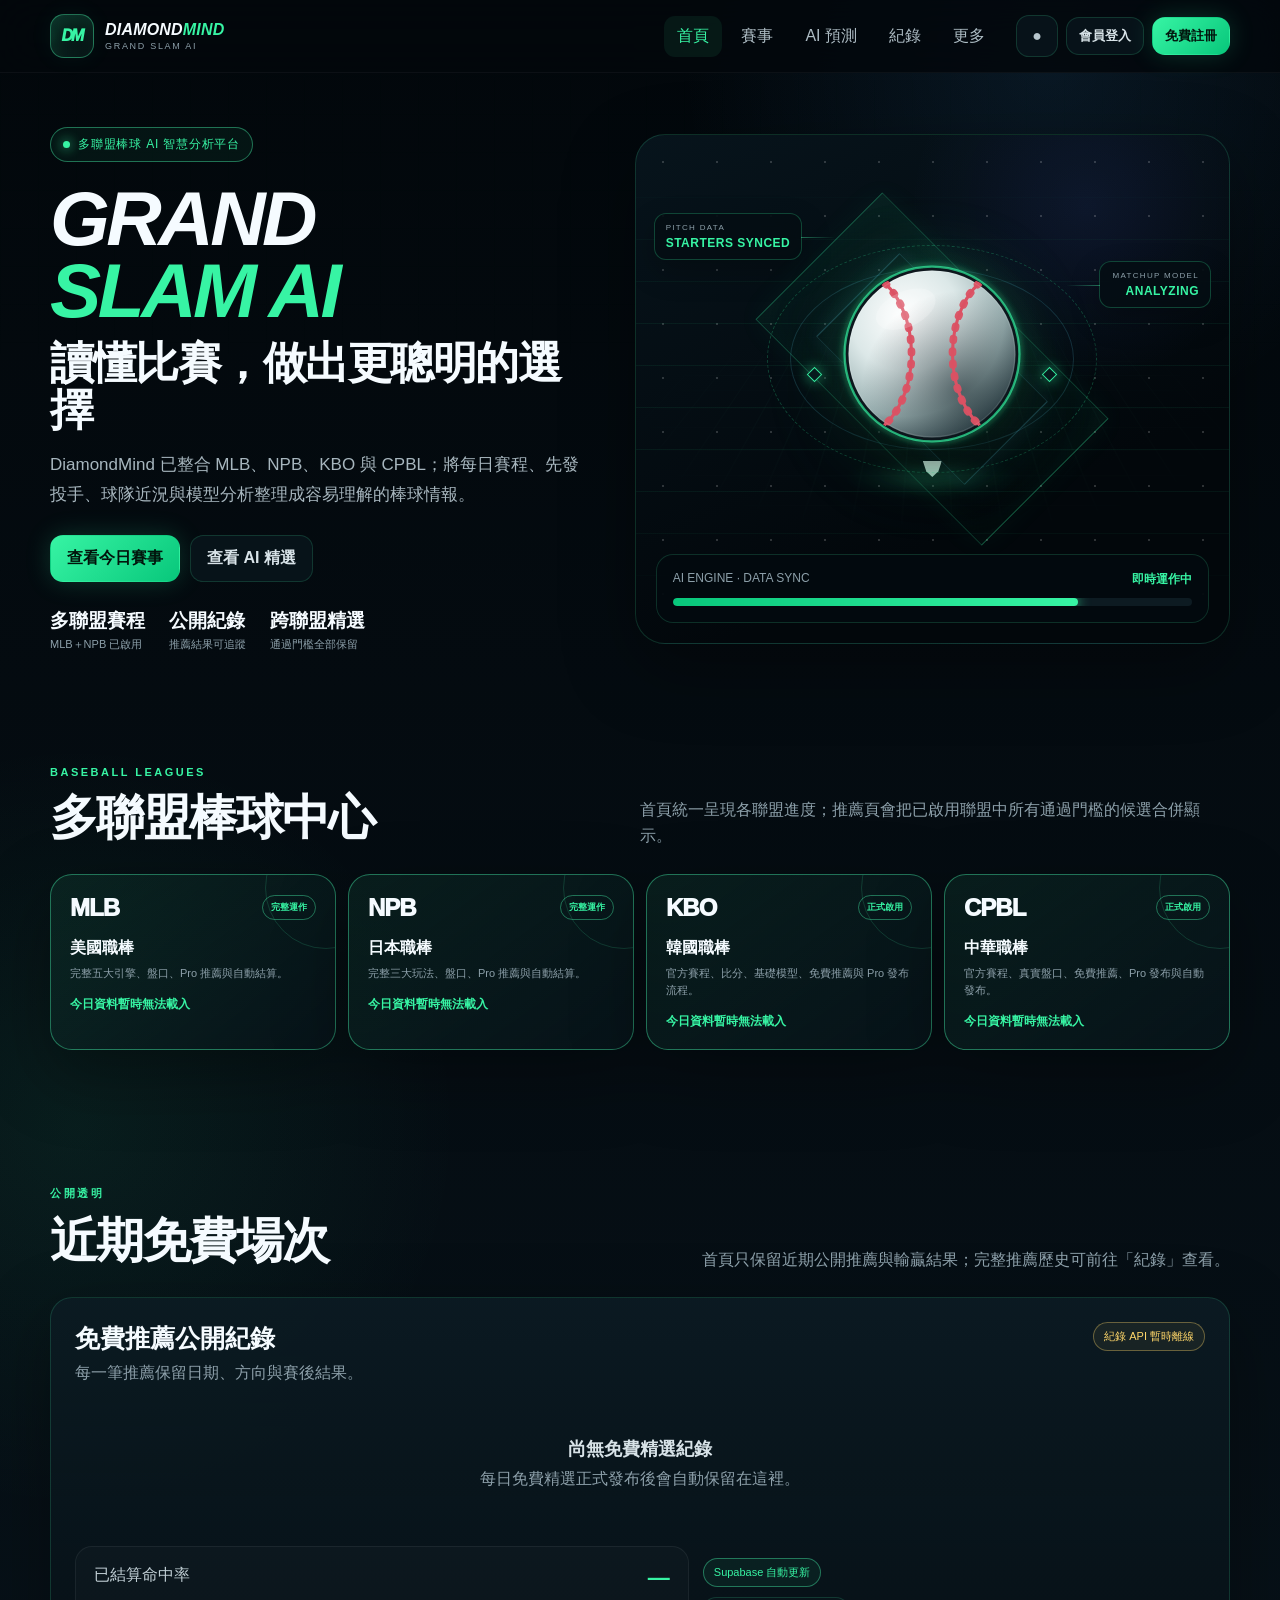
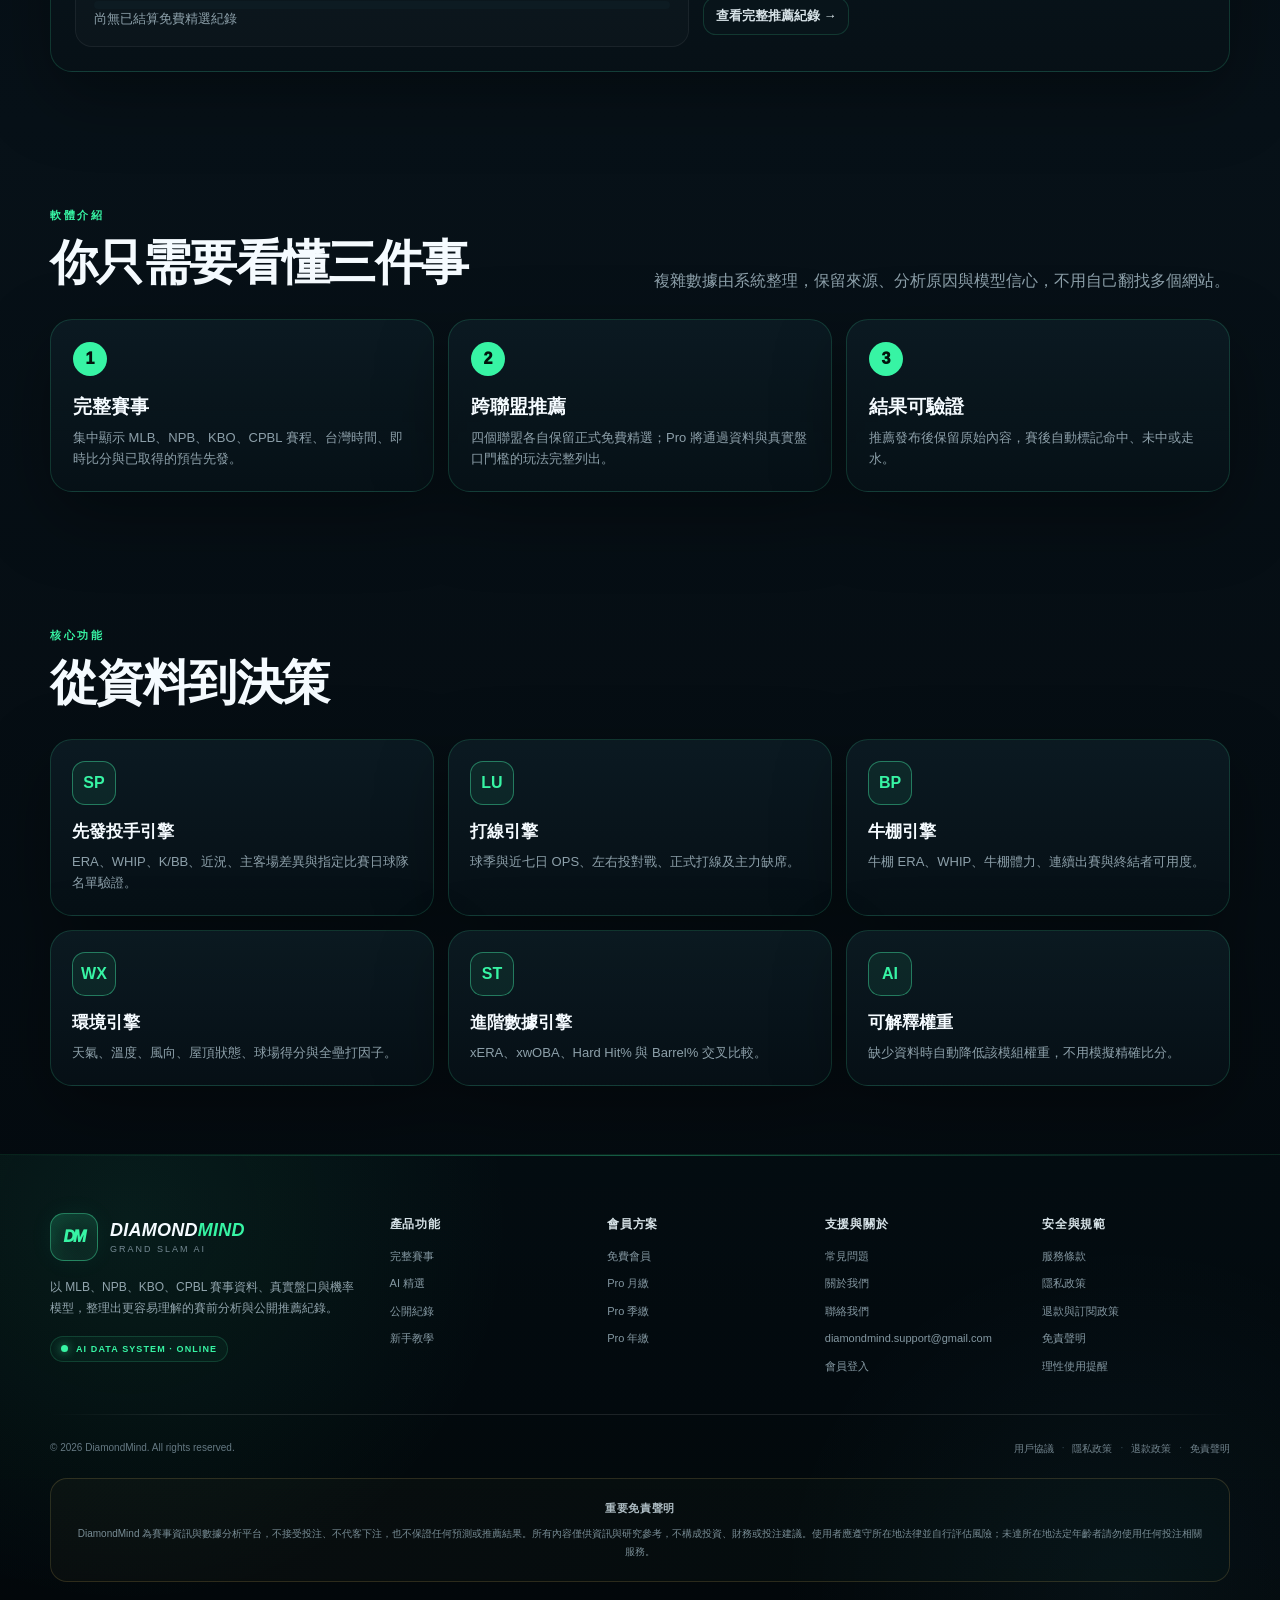
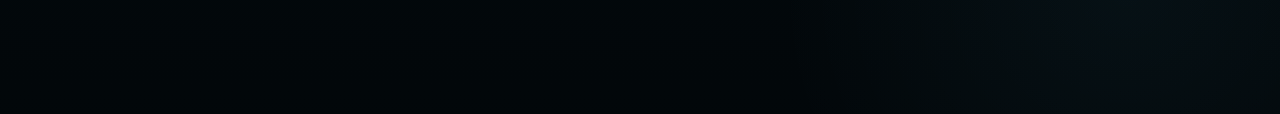
==== index.html @ 092a1be2 "Add files via upload" ====
<!DOCTYPE html>
<html lang="zh-Hant">
<head>
  <!-- DiamondMind Frontend V18.14.1 four-league selector · Backend V20.2.4 -->
  <meta name="diamondmind-version" content="18.14.1">
  <meta name="diamondmind-backend-target" content="20.2.4">
  <meta http-equiv="Cache-Control" content="no-cache, no-store, must-revalidate">
  <meta http-equiv="Pragma" content="no-cache">
  <meta http-equiv="Expires" content="0">
  <meta charset="utf-8">
  <meta name="viewport" content="width=device-width,initial-scale=1,viewport-fit=cover">
  <meta name="theme-color" content="#03080c">
  <meta name="apple-mobile-web-app-capable" content="yes">
  <meta name="apple-mobile-web-app-status-bar-style" content="black-translucent">
  <meta name="apple-mobile-web-app-title" content="DiamondMind">
  <meta name="mobile-web-app-capable" content="yes">
  <link rel="apple-touch-icon" sizes="180x180" href="apple-touch-icon.png">
  <link rel="icon" type="image/png" sizes="32x32" href="favicon-32.png">
  <link rel="manifest" href="manifest.webmanifest">
  <meta name="description" content="DiamondMind Grand Slam AI：MLB、NPB、KBO、CPBL 四聯盟賽事、即時比分、AI 分析、跨聯盟推薦與公開紀錄。">
  <title>DiamondMind · Grand Slam AI</title>
  <style>
    :root{
      --bg:#03080c;
      --bg-soft:#071118;
      --panel:#0a161d;
      --panel-2:#0d1c24;
      --green:#37f4a4;
      --green-2:#08c77b;
      --cyan:#66dcff;
      --white:#f5fbff;
      --text:#d8e3e8;
      --muted:#8da0aa;
      --line:rgba(71,244,171,.16);
      --line-strong:rgba(71,244,171,.42);
      --red:#ff7382;
      --gold:#ffd76a;
      --shadow:0 24px 70px rgba(0,0,0,.34);
      --radius:22px;
      color-scheme:dark;
    }

    *{box-sizing:border-box}
    html{scroll-behavior:smooth}
    body{
      margin:0;
      min-height:100vh;
      color:var(--white);
      font-family:-apple-system,BlinkMacSystemFont,"Segoe UI","Noto Sans TC","PingFang TC",Arial,sans-serif;
      background:
        radial-gradient(circle at 82% 2%,rgba(72,171,255,.1),transparent 23rem),
        radial-gradient(circle at 6% 34%,rgba(55,244,164,.07),transparent 24rem),
        linear-gradient(180deg,#02070b 0%,#071118 52%,#03080c 100%);
      overflow-x:hidden;
    }
    body::before{
      content:"";
      position:fixed;
      inset:0;
      pointer-events:none;
      opacity:.22;
      background-image:
        linear-gradient(rgba(55,244,164,.03) 1px,transparent 1px),
        linear-gradient(90deg,rgba(55,244,164,.03) 1px,transparent 1px);
      background-size:38px 38px;
      mask-image:linear-gradient(to bottom,#000,transparent 90%);
    }
    button,input,select{font:inherit}
    button{color:inherit}
    a{color:inherit;text-decoration:none}
    [hidden]{display:none!important}
    .sr-only{position:absolute;width:1px;height:1px;padding:0;margin:-1px;overflow:hidden;clip:rect(0,0,0,0);white-space:nowrap;border:0}

    .wrap{width:min(1180px,calc(100% - 32px));margin-inline:auto}
    .topbar{
      position:sticky;
      top:0;
      z-index:80;
      border-bottom:1px solid rgba(255,255,255,.04);
      background:rgba(3,8,12,.86);
      backdrop-filter:blur(20px);
    }
    .topbar-inner{height:72px;display:flex;align-items:center;gap:18px}
    .brand{display:flex;align-items:center;gap:11px;min-width:max-content}
    .logo{
      width:44px;
      height:44px;
      display:grid;
      place-items:center;
      position:relative;
      overflow:hidden;
      border:1px solid var(--line-strong);
      border-radius:14px;
      color:var(--green);
      font-weight:950;
      font-style:italic;
      letter-spacing:-2px;
      background:linear-gradient(145deg,rgba(55,244,164,.17),rgba(255,255,255,.02));
      box-shadow:inset 0 0 20px rgba(55,244,164,.08),0 0 24px rgba(55,244,164,.06);
    }
    .logo::after{content:"";position:absolute;left:-100%;top:50%;width:100%;height:1px;background:var(--green);box-shadow:0 0 12px var(--green);animation:scan 3.4s linear infinite}
    @keyframes scan{to{left:100%}}
    .brand-copy strong{display:block;font-size:16px;font-style:italic;letter-spacing:.2px}
    .brand-copy strong span{color:var(--green)}
    .brand-copy small{display:block;margin-top:2px;color:var(--muted);font-size:9px;letter-spacing:1.7px}
    .desktop-nav{display:flex;align-items:center;gap:6px;margin-left:auto}
    .nav-link{
      border:0;
      border-radius:11px;
      padding:10px 13px;
      color:#aebdc5;
      background:transparent;
      cursor:pointer;
      transition:.2s;
    }
    .nav-link:hover,.nav-link.active{color:var(--green);background:rgba(55,244,164,.07)}
    .top-actions{display:flex;align-items:center;gap:8px}
    .auth-member-chip{max-width:150px;display:flex;align-items:center;gap:7px;overflow:hidden}
    .auth-member-chip span:last-child{overflow:hidden;text-overflow:ellipsis;white-space:nowrap}
    .auth-member-dot{width:8px;height:8px;flex:0 0 8px;border-radius:50%;background:var(--green);box-shadow:0 0 10px rgba(55,244,164,.7)}
    .icon-btn,.btn{
      border:1px solid var(--line);
      border-radius:13px;
      background:rgba(10,22,29,.78);
      cursor:pointer;
      transition:.2s;
    }
    .icon-btn{width:42px;height:42px;display:grid;place-items:center;color:#b7c6cd}
    .btn{padding:12px 16px;font-weight:800}
    .btn:hover,.icon-btn:hover{transform:translateY(-1px);border-color:var(--line-strong)}
    .btn:disabled,.icon-btn:disabled{cursor:not-allowed;opacity:.58;transform:none}
    .btn.primary{border-color:transparent;color:#02140c;background:linear-gradient(135deg,var(--green),var(--green-2));box-shadow:0 0 26px rgba(55,244,164,.18)}
    .btn.ghost{color:var(--text)}
    .btn.small{padding:9px 12px;font-size:13px}
    #refreshGames{align-self:center;display:grid;place-items:center;width:38px;height:38px;min-height:38px;padding:0;border-radius:11px;font-size:19px;line-height:1;white-space:nowrap}

    main{min-height:calc(100vh - 72px)}
    .page{display:none;animation:pageIn .32s ease both}
    .page.active{display:block}
    @keyframes pageIn{from{opacity:0;transform:translateY(8px)}to{opacity:1;transform:none}}
    .page-space{padding:42px 0 112px}

    .hero{
      min-height:610px;
      display:grid;
      grid-template-columns:minmax(0,.95fr) minmax(380px,1.05fr);
      align-items:center;
      gap:46px;
      padding:54px 0 46px;
    }
    .eyebrow,.status-pill,.micro-pill{
      display:inline-flex;
      align-items:center;
      gap:8px;
      border:1px solid var(--line-strong);
      border-radius:999px;
      background:rgba(55,244,164,.055);
      color:var(--green);
    }
    .status-pill.padded{padding:8px 12px}
    .status-pill.compact{padding:8px 11px}
    .eyebrow{padding:8px 12px;font-size:12px;letter-spacing:.8px}
    .pulse{width:7px;height:7px;border-radius:50%;background:var(--green);box-shadow:0 0 12px var(--green);animation:pulse 1.5s ease-in-out infinite}
    @keyframes pulse{50%{opacity:.35;transform:scale(.7)}}
    .hero h1{margin:20px 0 14px;font-size:clamp(46px,6vw,82px);line-height:.94;letter-spacing:-3.5px;font-style:italic}
    .hero h1 span{color:var(--green)}
    .hero h2{margin:0 0 16px;font-size:clamp(27px,3.4vw,46px);line-height:1.08;letter-spacing:-1.5px}
    .hero-copy>p{max-width:620px;margin:0;color:#a7b6be;font-size:17px;line-height:1.75}
    .hero-actions{display:flex;flex-wrap:wrap;gap:10px;margin:25px 0}
    .trust-row{display:flex;gap:24px;flex-wrap:wrap;margin-top:26px}
    .trust-row b{display:block;color:var(--white);font-size:19px}
    .trust-row span{display:block;margin-top:3px;color:var(--muted);font-size:11px}

    .engine-visual{
      min-height:510px;
      position:relative;
      overflow:hidden;
      border:1px solid var(--line);
      border-radius:30px;
      background:
        radial-gradient(circle at 50% 42%,rgba(55,244,164,.13),transparent 27%),
        radial-gradient(circle at 76% 14%,rgba(83,105,255,.1),transparent 28%),
        linear-gradient(155deg,#07141c,#02070b 70%);
      box-shadow:var(--shadow);
    }
    .engine-visual::before{
      content:"";
      position:absolute;
      inset:0;
      opacity:.24;
      background-image:radial-gradient(circle,rgba(255,255,255,.72) 0 1px,transparent 1.5px);
      background-size:54px 54px;
      animation:stars 20s linear infinite;
    }
    .engine-visual::after{
      content:"";
      position:absolute;
      inset:0;
      pointer-events:none;
      background:linear-gradient(180deg,transparent 0 48%,rgba(55,244,164,.08) 49%,transparent 50% 100%);
      background-size:100% 42px;
      mask-image:linear-gradient(to bottom,transparent 4%,#000 35%,#000 72%,transparent 92%);
      animation:dataScan 5s linear infinite;
    }
    @keyframes stars{to{background-position:90px 55px}}
    @keyframes dataScan{to{background-position:0 84px}}
    .visual-grid{
      position:absolute;
      inset:32px 22px 96px;
      z-index:1;
      opacity:.28;
      background-image:
        linear-gradient(rgba(55,244,164,.08) 1px,transparent 1px),
        linear-gradient(90deg,rgba(55,244,164,.08) 1px,transparent 1px);
      background-size:36px 36px;
      mask-image:radial-gradient(ellipse at center,#000 0 40%,transparent 74%);
      transform:perspective(500px) rotateX(56deg) scale(1.12);
      transform-origin:center 72%;
    }
    .field-diamond{
      position:absolute;
      z-index:2;
      width:320px;
      aspect-ratio:1;
      left:50%;
      top:46%;
      border:1px solid rgba(55,244,164,.34);
      background:linear-gradient(135deg,rgba(55,244,164,.055),rgba(55,244,164,.005));
      box-shadow:inset 0 0 48px rgba(55,244,164,.04),0 0 38px rgba(55,244,164,.05);
      transform:translate(-50%,-50%) rotate(45deg) scaleY(.56);
      animation:fieldPulse 4s ease-in-out infinite;
    }
    .field-diamond::before{
      content:"";
      position:absolute;
      inset:17%;
      border:1px solid rgba(102,220,255,.24);
      box-shadow:0 0 28px rgba(102,220,255,.08);
    }
    .field-diamond::after{
      content:"";
      position:absolute;
      inset:42%;
      border:1px solid rgba(55,244,164,.5);
      background:rgba(55,244,164,.08);
      box-shadow:0 0 22px rgba(55,244,164,.18);
    }
    @keyframes fieldPulse{50%{opacity:.62;filter:drop-shadow(0 0 10px rgba(55,244,164,.2))}}
    .base-marker{
      position:absolute;
      z-index:3;
      width:11px;
      height:11px;
      border:1px solid var(--green);
      background:#07151b;
      box-shadow:0 0 13px rgba(55,244,164,.65);
      transform:rotate(45deg);
    }
    .base-marker.first{left:calc(50% + 112px);top:46%}
    .base-marker.second{left:calc(50% - 5px);top:calc(46% - 91px)}
    .base-marker.third{left:calc(50% - 123px);top:46%}
    .home-plate{
      position:absolute;
      z-index:3;
      left:50%;
      top:calc(46% + 92px);
      width:19px;
      height:16px;
      background:rgba(224,247,238,.9);
      clip-path:polygon(0 0,100% 0,82% 64%,50% 100%,18% 64%);
      transform:translateX(-50%);
      filter:drop-shadow(0 0 8px rgba(55,244,164,.55));
    }
    .radar-ring{
      position:absolute;
      z-index:3;
      left:50%;
      top:44%;
      width:330px;
      height:228px;
      border:1px dashed rgba(55,244,164,.24);
      border-radius:50%;
      transform:translate(-50%,-50%);
      animation:radarRotate 15s linear infinite;
    }
    .radar-ring::before{content:"";position:absolute;inset:22px;border:1px solid rgba(102,220,255,.16);border-radius:50%}
    @keyframes radarRotate{to{transform:translate(-50%,-50%) rotate(360deg)}}
    .ball-wrap{
      position:absolute;
      z-index:5;
      left:50%;
      top:43%;
      width:232px;
      transform:translate(-50%,-50%);
      filter:drop-shadow(0 25px 26px rgba(0,0,0,.48)) drop-shadow(0 0 32px rgba(55,244,164,.17));
      animation:ballFloat 4s ease-in-out infinite;
    }
    @keyframes ballFloat{50%{transform:translate(-50%,calc(-50% - 10px)) rotate(2deg)}}
    .hero-baseball{display:block;width:100%;height:auto}
    .ball-core{animation:ballTurn 7s ease-in-out infinite alternate;transform-origin:150px 150px}
    @keyframes ballTurn{to{transform:rotate(7deg)}}
    .ball-shadow{
      position:absolute;
      z-index:4;
      left:50%;
      top:calc(43% + 108px);
      width:180px;
      height:32px;
      border-radius:50%;
      background:radial-gradient(ellipse,rgba(55,244,164,.28),rgba(55,244,164,.06) 45%,transparent 72%);
      transform:translateX(-50%);
      filter:blur(7px);
      animation:shadowPulse 4s ease-in-out infinite;
    }
    @keyframes shadowPulse{50%{width:150px;opacity:.62}}
    .metric-chip{
      position:absolute;
      z-index:6;
      min-width:112px;
      padding:9px 11px;
      border:1px solid rgba(55,244,164,.24);
      border-radius:12px;
      background:rgba(4,13,18,.78);
      box-shadow:0 12px 30px rgba(0,0,0,.24);
      backdrop-filter:blur(10px);
    }
    .metric-chip.left{left:18px;top:78px}
    .metric-chip.right{right:18px;top:126px;text-align:right}
    .metric-chip small{display:block;color:var(--muted);font-size:8px;letter-spacing:1.3px}
    .metric-chip b{display:block;margin-top:4px;color:var(--green);font-size:12px;letter-spacing:.5px}
    .metric-chip::after{content:"";position:absolute;top:50%;width:34px;height:1px;background:linear-gradient(90deg,var(--line-strong),transparent)}
    .metric-chip.left::after{left:100%}
    .metric-chip.right::after{right:100%;transform:rotate(180deg)}
    .engine-card{position:absolute;left:20px;right:20px;bottom:20px;z-index:8;padding:16px;border:1px solid var(--line);border-radius:17px;background:rgba(3,10,15,.8);backdrop-filter:blur(12px)}
    .engine-card-head{display:flex;justify-content:space-between;gap:12px;color:var(--muted);font-size:12px}
    .engine-card-head b{color:var(--green)}
    .progress{height:8px;margin-top:10px;overflow:hidden;border-radius:999px;background:#0d1b22}
    .progress i{display:block;height:100%;width:78%;border-radius:inherit;background:linear-gradient(90deg,var(--green-2),var(--green));box-shadow:0 0 13px var(--green);animation:progress 2.3s ease-in-out infinite alternate}
    #homeRateBar{width:0}
    @keyframes progress{to{width:96%}}

    .section{padding:68px 0}
    .section-head{display:flex;justify-content:space-between;align-items:end;gap:24px;margin-bottom:24px}
    .kicker{margin-bottom:8px;color:var(--green);font-size:11px;font-weight:900;letter-spacing:2.5px;text-transform:uppercase}
    .section-head h2,.page-head h1{margin:0;letter-spacing:-1.6px}
    .section-head h2{font-size:clamp(30px,4vw,48px)}
    .section-head p,.page-head p{max-width:590px;margin:0;color:var(--muted);line-height:1.65}
    .page-head{display:flex;align-items:end;justify-content:space-between;gap:20px;margin-bottom:24px}
    .page-head h1{font-size:clamp(34px,5vw,56px)}
    .page-head p{margin-top:8px}
    .card{
      border:1px solid var(--line);
      border-radius:var(--radius);
      background:linear-gradient(180deg,rgba(12,27,35,.9),rgba(7,17,23,.84));
      box-shadow:var(--shadow);
    }
    .home-league-grid{display:grid;grid-template-columns:repeat(4,minmax(0,1fr));gap:12px}
    .home-league-card{position:relative;overflow:hidden;padding:19px;min-height:164px}
    .home-league-card::after{content:"";position:absolute;width:120px;height:120px;right:-52px;top:-48px;border:1px solid var(--line);border-radius:50%}
    .home-league-card.active{border-color:var(--line-strong);background:linear-gradient(145deg,rgba(55,244,164,.075),rgba(7,19,25,.96))}
    .home-league-card.planned{opacity:.72}
    .home-league-top{display:flex;align-items:center;justify-content:space-between;gap:10px}
    .home-league-code{font-size:24px;font-weight:950;letter-spacing:-1px}.home-league-state{padding:5px 8px;border:1px solid var(--line);border-radius:999px;color:var(--muted);font-size:9px;font-weight:900}.home-league-card.active .home-league-state{color:var(--green);border-color:var(--line-strong)}
    .home-league-card h3{margin:16px 0 6px;font-size:16px}.home-league-card p{margin:0;color:var(--muted);font-size:11px;line-height:1.55}.home-league-count{display:block;margin-top:14px;color:var(--green);font-size:12px;font-weight:900}
    .feature-grid{display:grid;grid-template-columns:repeat(3,1fr);gap:14px}
    .feature-card{padding:21px}
    .feature-icon{width:44px;height:44px;display:grid;place-items:center;margin-bottom:15px;border:1px solid var(--line-strong);border-radius:13px;color:var(--green);font-weight:900;background:rgba(55,244,164,.07)}
    .feature-card h3{margin:0 0 9px;font-size:17px}
    .feature-card p{margin:0;color:var(--muted);font-size:13px;line-height:1.6}

    .free-record-card{overflow:hidden}
    .record-card-head{display:flex;align-items:flex-start;justify-content:space-between;gap:20px;padding:24px 24px 17px}
    .record-card-head h3{margin:0 0 6px;font-size:25px}
    .record-card-head p{margin:0;color:var(--muted);line-height:1.55}
    .micro-pill{padding:6px 10px;font-size:11px;white-space:nowrap}
    .demo-pill{border-color:rgba(255,215,106,.35);background:rgba(255,215,106,.06);color:var(--gold)}
    .pick-list{display:grid;gap:10px;padding:0 24px 22px}
    .pick-row{
      display:grid;
      grid-template-columns:minmax(0,1fr) auto;
      align-items:center;
      gap:12px;
      padding:15px 16px;
      border:1px solid rgba(255,255,255,.065);
      border-radius:16px;
      background:rgba(255,255,255,.025);
    }
    .pick-main{min-width:0}
    .pick-main b{display:block;overflow:hidden;text-overflow:ellipsis;white-space:nowrap;font-size:15px}
    .pick-main small{display:block;margin-top:6px;color:var(--muted)}
    .result{min-width:44px;text-align:center;font-size:13px;font-weight:900}
    .result.win{color:var(--green)}
    .result.loss{color:var(--red)}
    .result.pending{color:var(--gold)}
    .result.push,.result.void{color:var(--muted)}
    .record-summary{display:grid;grid-template-columns:1.1fr .9fr;gap:14px;padding:0 24px 24px}
    .summary-panel{padding:18px;border:1px solid rgba(255,255,255,.06);border-radius:17px;background:rgba(255,255,255,.02)}
    .summary-panel-head{display:flex;justify-content:space-between;gap:12px;margin-bottom:9px;color:#c2d0d6}
    .summary-panel-head b{color:var(--green);font-size:22px}
    .summary-panel small{color:var(--muted)}
    .record-actions{display:flex;flex-direction:column;justify-content:center;align-items:flex-start;gap:10px}

    .how-grid{display:grid;grid-template-columns:repeat(3,1fr);gap:14px}
    .how-card{padding:22px}
    .step-no{display:inline-grid;place-items:center;width:34px;height:34px;margin-bottom:18px;border-radius:50%;color:#02140c;font-weight:950;background:var(--green)}
    .how-card h3{margin:0 0 8px}
    .how-card p{margin:0;color:var(--muted);line-height:1.6;font-size:13px}

    .toolbar{display:flex;flex-wrap:wrap;align-items:center;justify-content:space-between;gap:14px;padding:15px;margin-bottom:18px}
    .league-switch{display:flex;gap:7px;flex-wrap:wrap;flex:1 1 100%;padding-bottom:12px;border-bottom:1px solid rgba(255,255,255,.06)}
    .league-btn{border:1px solid rgba(255,255,255,.08);border-radius:12px;padding:10px 14px;color:var(--muted);background:rgba(255,255,255,.025);font-weight:800;cursor:pointer}
    .league-btn.active{border-color:var(--line-strong);color:var(--green);background:rgba(55,244,164,.08);box-shadow:0 0 0 1px rgba(55,244,164,.05) inset}
    .league-btn[disabled]{opacity:.45;cursor:not-allowed}
    .league-beta{font-size:9px;margin-left:5px;padding:2px 5px;border-radius:999px;color:#04150e;background:var(--green)}
    .date-control{display:grid;gap:7px;flex:1 1 420px;min-width:0}
    .date-control label{color:var(--muted);font-size:12px}
    .date-actions{display:flex;align-items:center;gap:10px;width:100%;min-width:0}
    .date-actions input{flex:1 1 0;width:0;min-width:0;max-width:calc(100% - 48px)}
    input{
      min-height:42px;
      border:1px solid var(--line);
      border-radius:12px;
      padding:9px 11px;
      color:var(--white);
      background:#071219;
      outline:0;
    }
    input:focus{border-color:var(--line-strong);box-shadow:0 0 0 3px rgba(55,244,164,.06)}
    .filters{display:flex;gap:7px;flex-wrap:wrap}
    .filter-btn{border:1px solid rgba(255,255,255,.07);border-radius:999px;padding:9px 12px;color:var(--muted);background:rgba(255,255,255,.02);cursor:pointer}
    .filter-btn.active{border-color:var(--line-strong);color:var(--green);background:rgba(55,244,164,.07)}
    .live-status{display:flex;align-items:center;gap:8px;margin:0 2px 16px;color:var(--muted);font-size:12px}
    .games-list{display:grid;gap:12px}
    .game-card{
      display:grid;
      grid-template-columns:95px minmax(0,1fr) 140px 76px 28px;
      align-items:center;
      gap:15px;
      padding:17px;
      border:1px solid var(--line);
      border-radius:18px;
      background:linear-gradient(180deg,rgba(12,27,35,.88),rgba(7,17,23,.82));
      cursor:pointer;
      transition:.2s;
    }
    .game-card:hover{transform:translateY(-2px);border-color:var(--line-strong)}
    .game-time b{display:block;font-size:18px}.game-time small{display:block;margin-top:4px;color:var(--muted)}
    .game-teams{display:grid;gap:9px;min-width:0}
    .team-line{display:grid;grid-template-columns:42px minmax(0,1fr) auto;align-items:center;gap:9px}
    .abbr{color:var(--green);font-weight:950}.team-line span:nth-child(2){overflow:hidden;text-overflow:ellipsis;white-space:nowrap}.score{font-size:19px;font-weight:950}
    .pitchers{color:var(--muted);font-size:11px;line-height:1.55}
    .status-label{justify-self:end;padding:7px 10px;border-radius:999px;color:#b8c6cd;font-size:11px;background:rgba(255,255,255,.04)}
    .status-label.live{color:var(--red);background:rgba(255,115,130,.08)}
    .status-label.final{color:var(--green);background:rgba(55,244,164,.07)}
    .chevron{color:var(--green);font-size:22px}
    .empty{padding:34px 20px;text-align:center;color:var(--muted)}
    .empty b{display:block;margin-bottom:8px;color:var(--text);font-size:18px}

    .prediction-shell{display:grid;grid-template-columns:1.12fr .88fr;gap:16px}
    .prediction-main{position:relative;overflow:hidden;padding:27px;min-height:360px}
    .prediction-main::before{content:"";position:absolute;width:320px;aspect-ratio:1;right:-90px;top:-120px;border:1px solid var(--line-strong);border-radius:50%;box-shadow:0 0 90px rgba(55,244,164,.12)}
    .prediction-top{display:flex;align-items:center;justify-content:space-between;gap:15px;position:relative}
    .prediction-title{font-size:12px;color:var(--green);font-weight:900;letter-spacing:2px}
    .prediction-empty{position:relative;display:grid;place-items:center;min-height:330px;text-align:center}
    .prediction-empty-icon{width:88px;height:88px;display:grid;place-items:center;margin:0 auto 18px;border:1px solid var(--line-strong);border-radius:26px;color:var(--green);font-size:34px;background:rgba(55,244,164,.06);box-shadow:0 0 36px rgba(55,244,164,.11)}
    .prediction-empty h2{margin:0 0 10px;font-size:29px}.prediction-empty p{max-width:470px;margin:0 auto 20px;color:var(--muted);line-height:1.65}
    .confidence-preview{display:grid;grid-template-columns:150px 1fr;align-items:center;gap:22px;position:relative;margin-top:32px}
    .confidence-ring{width:145px;aspect-ratio:1;display:grid;place-items:center;border-radius:50%;background:conic-gradient(var(--green) 0 74%,rgba(255,255,255,.05) 74%);position:relative}
    .confidence-ring::after{content:"";position:absolute;inset:10px;border:1px solid var(--line);border-radius:50%;background:#08151c}
    .confidence-ring div{position:relative;z-index:2;text-align:center}.confidence-ring b{display:block;color:var(--green);font-size:40px}.confidence-ring span{font-size:10px;color:var(--muted)}
    .matchup-preview h2{font-size:30px;margin:0 0 6px}.matchup-preview>span{color:var(--muted)}
    .pick-highlight{margin:20px 0;padding:13px 14px;border:1px solid var(--line-strong);border-radius:14px;background:rgba(55,244,164,.055)}
    .pick-highlight small{display:block;color:var(--muted);margin-bottom:3px}.pick-highlight b{color:var(--green);font-size:20px}
    .prediction-result{grid-column:1/-1;display:flex;align-items:center;justify-content:space-between;gap:14px;margin-top:4px;padding:14px 16px;border:1px solid var(--line);border-radius:15px;background:rgba(255,255,255,.025)}
    .prediction-result>div{min-width:0}.prediction-result small{display:block;margin-bottom:4px;color:var(--muted);font-size:10px;letter-spacing:1.2px}.prediction-result b{display:block;font-size:17px}.prediction-result-score{flex:0 0 auto;font-size:15px;font-weight:900}
    .prediction-result.win{border-color:rgba(55,244,164,.44);background:rgba(55,244,164,.075)}.prediction-result.win b,.prediction-result.win .prediction-result-score{color:var(--green)}
    .prediction-result.loss{border-color:rgba(255,115,130,.34);background:rgba(255,115,130,.055)}.prediction-result.loss b,.prediction-result.loss .prediction-result-score{color:var(--red)}
    .prediction-result.push,.prediction-result.void{border-color:rgba(255,215,106,.28);background:rgba(255,215,106,.045)}.prediction-result.push b,.prediction-result.push .prediction-result-score,.prediction-result.void b,.prediction-result.void .prediction-result-score{color:var(--gold)}
    .factor-list{display:grid;gap:12px}.factor-head{display:flex;justify-content:space-between;color:#b9c8ce;font-size:12px}.factor-bar{height:6px;margin-top:7px;border-radius:999px;background:#101e25;overflow:hidden}.factor-bar i{display:block;height:100%;border-radius:inherit;background:linear-gradient(90deg,var(--green-2),var(--green))}
    .prediction-side{display:grid;gap:16px}
    .side-card{padding:21px}.side-card h3{margin:0 0 15px}.check-list{display:grid;gap:13px}.check-item{display:grid;grid-template-columns:32px 1fr;gap:11px;align-items:start}.check-icon{width:32px;height:32px;display:grid;place-items:center;border-radius:10px;color:var(--green);background:rgba(55,244,164,.07)}.check-item b{display:block;font-size:13px}.check-item p{margin:3px 0 0;color:var(--muted);font-size:11px;line-height:1.45}
    .side-copy{margin:0 0 14px;color:var(--muted);line-height:1.6;font-size:13px}
    .prediction-access-gate{padding:34px;text-align:center;background:radial-gradient(circle at 50% 0,rgba(55,244,164,.12),transparent 42%),linear-gradient(145deg,rgba(11,29,37,.96),rgba(5,14,20,.96))}
    .access-gate-icon{width:70px;height:70px;display:grid;place-items:center;margin:0 auto 18px;border:1px solid var(--line-strong);border-radius:22px;color:var(--green);font-size:28px;font-weight:950;background:rgba(55,244,164,.06);box-shadow:0 0 34px rgba(55,244,164,.1)}
    .prediction-access-gate h2{margin:0 0 9px;font-size:27px}.prediction-access-gate p{max-width:610px;margin:0 auto;color:var(--muted);line-height:1.65}.access-gate-actions{display:flex;justify-content:center;gap:10px;flex-wrap:wrap;margin-top:22px}
    .access-levels{margin-top:20px}.access-level-head{display:flex;align-items:end;justify-content:space-between;gap:18px;margin-bottom:14px}.access-level-head h2{margin:0 0 5px;font-size:23px}.access-level-head p{margin:0;color:var(--muted);font-size:12px;line-height:1.55}
    .pro-access-grid{display:grid;grid-template-columns:repeat(3,1fr);gap:11px}.pro-access-card{position:relative;overflow:hidden;min-height:172px;padding:17px;border:1px solid var(--line);border-radius:18px;background:linear-gradient(155deg,rgba(12,29,37,.94),rgba(5,15,21,.94))}.pro-access-card.open{border-color:var(--line-strong);background:linear-gradient(155deg,rgba(14,41,39,.92),rgba(5,17,22,.96))}.pro-access-card.locked{border-color:rgba(255,215,106,.2)}
    .pro-access-top{display:flex;align-items:center;justify-content:space-between;gap:8px;margin-bottom:26px}.market-tag{font-size:9px;font-weight:950;letter-spacing:1.4px;color:var(--green)}.market-tag.pro{color:var(--gold)}.access-chip{padding:5px 7px;border:1px solid var(--line);border-radius:999px;color:var(--green);font-size:9px;background:rgba(55,244,164,.05)}.access-chip.lock{border-color:rgba(255,215,106,.22);color:var(--gold);background:rgba(255,215,106,.04)}
    .pro-access-card h3{margin:0 0 7px;font-size:16px}.pro-access-card p{margin:0;color:var(--muted);font-size:11px;line-height:1.5}.pro-lock-icon{position:absolute;right:14px;bottom:12px;color:rgba(255,215,106,.5);font-size:18px}.pro-build-note{margin-top:11px;padding:12px 15px;border:1px solid rgba(255,215,106,.16);border-radius:14px;color:#aebbc1;font-size:11px;line-height:1.55;background:rgba(255,215,106,.025)}
    .prediction-market-meta{display:flex;flex-wrap:wrap;gap:7px;margin-top:-10px;margin-bottom:18px}.prediction-market-meta span,.pro-metrics span{padding:5px 7px;border:1px solid var(--line);border-radius:999px;color:#b9c8ce;font-size:9px;background:rgba(255,255,255,.025)}
    .prediction-publication-meta{display:flex;flex-wrap:wrap;gap:7px;margin-top:-7px}.prediction-publication-meta span{padding:6px 8px;border:1px solid rgba(55,244,164,.18);border-radius:999px;color:#9fb1b9;font-size:9px;background:rgba(55,244,164,.025)}.prediction-publication-meta .live{border-color:rgba(255,115,130,.3);color:var(--red);background:rgba(255,115,130,.045)}.prediction-publication-meta .settled{color:var(--green)}
    .recommendation-zone{margin-top:22px}.recommendation-zone:first-child{margin-top:0}.recommendation-zone-head{display:flex;align-items:flex-end;justify-content:space-between;gap:16px;margin-bottom:13px}.recommendation-zone-title{display:flex;align-items:flex-start;gap:11px}.recommendation-zone-no{display:grid;place-items:center;flex:0 0 auto;width:31px;height:31px;border:1px solid var(--line-strong);border-radius:10px;color:var(--green);font-size:12px;font-weight:950;background:rgba(55,244,164,.055)}.recommendation-zone-head h2{margin:0 0 4px;font-size:22px}.recommendation-zone-head p{margin:0;color:var(--muted);font-size:11px;line-height:1.55}.recommendation-feed-card{overflow:hidden}.recommendation-feed-list{display:grid}.recommendation-feed-row{display:grid;grid-template-columns:112px minmax(0,1fr) auto;gap:14px;align-items:center;padding:15px 17px;border-bottom:1px solid rgba(255,255,255,.05)}.recommendation-feed-row:last-child{border-bottom:0}.recommendation-feed-meta{display:grid;gap:4px;color:var(--muted);font-size:9px}.recommendation-feed-meta b{color:var(--green);font-size:11px}.recommendation-feed-main{min-width:0}.recommendation-feed-main b{display:block;overflow:hidden;text-overflow:ellipsis;white-space:nowrap;font-size:13px}.recommendation-feed-main span{display:block;margin-top:5px;color:var(--muted);font-size:10px;line-height:1.45}.recommendation-feed-result{display:grid;justify-items:end;gap:5px}.recommendation-feed-result small{color:var(--muted);font-size:9px}.recommendation-feed-empty{padding:25px 17px;text-align:center;color:var(--muted);font-size:11px;line-height:1.6}.recommendation-history-action{display:flex;justify-content:flex-end;padding:13px 16px;border-top:1px solid rgba(255,255,255,.05)}
    .engine-breakdown{display:grid;gap:12px;margin-top:22px;padding-top:18px;border-top:1px solid rgba(255,255,255,.06)}
    .engine-breakdown-head{display:flex;align-items:end;justify-content:space-between;gap:12px}.engine-breakdown-head h3{margin:0;font-size:18px}.engine-breakdown-head span{color:var(--muted);font-size:10px}
    .engine-module-grid{display:grid;grid-template-columns:repeat(2,minmax(0,1fr));gap:10px}
    .engine-module{min-width:0;padding:14px;border:1px solid rgba(255,255,255,.065);border-radius:15px;background:rgba(255,255,255,.022)}
    .engine-module-top{display:flex;align-items:center;justify-content:space-between;gap:10px;margin-bottom:8px}.engine-module-top b{font-size:13px}.engine-quality{padding:4px 7px;border:1px solid var(--line);border-radius:999px;color:var(--green);font-size:9px;white-space:nowrap}.engine-quality.low{border-color:rgba(255,215,106,.25);color:var(--gold)}
    .engine-note{min-height:30px;margin:0 0 10px;color:var(--muted);font-size:10px;line-height:1.5}
    .engine-metrics{display:grid;gap:6px}.engine-metric{display:grid;grid-template-columns:minmax(0,1fr) 55px 55px;gap:7px;align-items:center;padding-top:6px;border-top:1px solid rgba(255,255,255,.045);font-size:10px}.engine-metric span:first-child{overflow:hidden;text-overflow:ellipsis;white-space:nowrap;color:#b9c7cd}.engine-metric span:nth-child(n+2){text-align:right;font-variant-numeric:tabular-nums}.engine-metric .better{color:var(--green);font-weight:900}
    .engine-extra{display:grid;gap:8px;margin-top:9px;padding-top:9px;border-top:1px solid rgba(255,255,255,.045)}.engine-extra b{font-size:10px;color:#c7d3d8}.engine-extra p{margin:0;color:var(--muted);font-size:9px;line-height:1.55}
    .engine-unavailable{padding:15px;border:1px dashed rgba(255,255,255,.1);border-radius:14px;color:var(--muted);font-size:11px;line-height:1.55;text-align:center}
.game-analysis-gate{position:relative;overflow:hidden;padding:24px;border:1px solid rgba(255,215,106,.3);border-radius:20px;background:radial-gradient(circle at 50% 0,rgba(255,215,106,.1),transparent 38%),linear-gradient(150deg,rgba(15,29,36,.98),rgba(5,14,20,.98));text-align:center;box-shadow:0 18px 46px rgba(0,0,0,.28)}
.game-analysis-gate::after{content:"PRO";position:absolute;right:-19px;top:14px;padding:6px 28px;color:#251b00;font-size:9px;font-weight:950;letter-spacing:1.5px;background:linear-gradient(135deg,#ffe28c,#e8b842);transform:rotate(38deg)}
.game-analysis-gate-icon{width:64px;height:64px;display:grid;place-items:center;margin:0 auto 15px;border:1px solid rgba(255,215,106,.35);border-radius:20px;color:var(--gold);font-size:27px;background:rgba(255,215,106,.055);box-shadow:0 0 32px rgba(255,215,106,.08)}
.game-analysis-gate h3{margin:0 0 8px;font-size:22px}.game-analysis-gate>p{max-width:450px;margin:0 auto;color:var(--muted);font-size:12px;line-height:1.65}
.locked-engine-list{display:grid;grid-template-columns:repeat(2,minmax(0,1fr));gap:8px;margin:19px 0;text-align:left}.locked-engine-item{display:flex;align-items:center;gap:9px;padding:11px 12px;border:1px solid rgba(255,255,255,.065);border-radius:12px;color:#c7d3d8;font-size:11px;background:rgba(255,255,255,.022)}.locked-engine-item:last-child{grid-column:1/-1}.locked-engine-lock{color:var(--gold);font-size:14px}
.game-analysis-gate .btn{width:100%;max-width:390px}.game-analysis-gate-note{margin-top:10px!important;color:#8fa1a9!important;font-size:10px!important}
.pricing-grid.plan-focus{animation:planFocus 1.35s ease both}.pricing-grid.plan-focus .price-card{box-shadow:0 0 0 1px rgba(255,215,106,.28),0 24px 70px rgba(0,0,0,.34),0 0 42px rgba(255,215,106,.08)}
@keyframes planFocus{0%{transform:translateY(8px);opacity:.72}45%{transform:none;opacity:1}100%{transform:none;opacity:1}}
    .pro-prediction-body{display:grid;gap:8px}.pro-pick{display:block;color:var(--green);font-size:18px;line-height:1.25}.pro-matchup{color:#c4d0d5!important}.pro-metrics{display:flex;flex-wrap:wrap;gap:5px}.pro-summary{padding-top:7px;border-top:1px solid rgba(255,255,255,.055)}.parlay-legs{display:grid;gap:6px;margin:2px 0 0;padding:0;list-style:none}.parlay-legs li{display:flex;justify-content:space-between;gap:8px;padding:7px 8px;border:1px solid rgba(255,255,255,.055);border-radius:9px;color:#c7d3d7;font-size:10px;background:rgba(255,255,255,.02)}.parlay-legs b{color:var(--green)}
    .npb-basis-card{margin:0 0 12px;padding:16px;border:1px solid var(--line-strong);border-radius:16px;background:linear-gradient(145deg,rgba(55,244,164,.055),rgba(255,255,255,.018))}.npb-basis-head{display:flex;align-items:flex-start;justify-content:space-between;gap:12px}.npb-basis-head h4{margin:0 0 5px;font-size:16px}.npb-basis-head p{margin:0;color:var(--muted);font-size:10px;line-height:1.5}.npb-basis-score{flex:0 0 auto;padding:7px 10px;border:1px solid var(--line-strong);border-radius:999px;color:var(--green);font-size:10px;font-weight:900}.npb-basis-score.blocked{border-color:rgba(255,215,106,.3);color:var(--gold)}.npb-basis-tags{display:flex;flex-wrap:wrap;gap:6px;margin-top:12px}.npb-basis-tags span{padding:6px 8px;border:1px solid rgba(255,255,255,.07);border-radius:999px;color:#c1ced3;font-size:9px;background:rgba(255,255,255,.02)}.npb-basis-missing{margin:10px 0 0;color:var(--gold);font-size:10px;line-height:1.5}
    .pro-selection-list{display:grid;gap:9px}.pro-selection-item{padding:11px;border:1px solid rgba(255,255,255,.06);border-radius:12px;background:rgba(255,255,255,.022)}.pro-selection-no{display:inline-grid;place-items:center;min-width:22px;height:22px;margin-bottom:7px;border:1px solid var(--line-strong);border-radius:7px;color:var(--green);font-size:10px;font-weight:950}.pro-selection-item .pro-pick{font-size:15px}.pro-selection-item .pro-matchup{margin:4px 0 7px;font-size:10px}.pro-selection-item .pro-summary{margin:7px 0 0;font-size:10px;line-height:1.45}.pro-selection-item .parlay-legs{margin-top:8px}.pro-selection-head{display:flex;align-items:flex-start;justify-content:space-between;gap:10px}.pro-selection-result{flex:0 0 auto;display:grid;justify-items:end;gap:3px}.pro-selection-result .result{min-width:45px;padding:5px 8px;border-radius:999px;background:rgba(255,255,255,.035)}.pro-selection-result small{color:var(--muted);font-size:9px;white-space:nowrap}.pro-selection-result .result.win{background:rgba(55,244,164,.08)}.pro-selection-result .result.loss{background:rgba(255,115,130,.07)}.pro-selection-result .result.push,.pro-selection-result .result.void{background:rgba(255,215,106,.06)}
    .pro-access-card.watchlist-card{grid-column:1/-1;border-color:rgba(255,215,106,.28);background:linear-gradient(155deg,rgba(42,35,15,.38),rgba(5,17,22,.96))}.watchlist-item{border-color:rgba(255,215,106,.18);background:rgba(255,215,106,.028)}.watchlist-label{display:inline-flex;align-items:center;gap:6px;margin-bottom:7px;padding:4px 8px;border:1px solid rgba(255,215,106,.25);border-radius:999px;color:#ffe293;font-size:9px;font-weight:900;letter-spacing:.08em}.watchlist-reason{margin-top:7px;padding-top:7px;border-top:1px dashed rgba(255,215,106,.18);color:#d6cda8;font-size:10px;line-height:1.5}
    .founder-console{margin-top:18px;padding:24px;background:linear-gradient(145deg,rgba(8,27,31,.98),rgba(5,15,21,.98));border-color:rgba(255,209,92,.32)}
    .founder-source-chip{border-color:rgba(255,215,106,.38)!important;color:var(--gold)!important;background:rgba(255,215,106,.055)!important}
    .founder-published-card{margin-top:14px;padding:22px;border:1px solid var(--line-strong);border-radius:20px;background:radial-gradient(circle at 86% 12%,rgba(55,244,164,.1),transparent 34%),linear-gradient(155deg,rgba(11,34,39,.96),rgba(5,17,22,.98));box-shadow:0 18px 48px rgba(0,0,0,.25)}
    .founder-published-preview{grid-template-columns:132px minmax(0,1fr);margin-top:22px}.founder-published-preview .confidence-ring{width:126px}.founder-published-preview .matchup-preview h2{font-size:25px}.founder-published-result{display:flex;align-items:center;justify-content:space-between;gap:12px;margin-top:16px;padding:12px 14px;border:1px solid rgba(255,255,255,.065);border-radius:13px;background:rgba(255,255,255,.025)}
    .founder-console-head,.founder-toolbar,.founder-candidate-top,.founder-candidate-actions{display:flex;align-items:center;justify-content:space-between;gap:12px}.founder-console-head h2{margin:4px 0 5px;font-size:23px}.founder-console-head p,.founder-status{margin:0;color:var(--muted);line-height:1.55}.founder-toolbar{justify-content:flex-start;flex-wrap:wrap;margin:18px 0}.founder-toolbar input{min-height:45px;padding:0 13px;border:1px solid var(--line);border-radius:12px;color:var(--text);background:rgba(0,0,0,.18);font:inherit;color-scheme:dark}.founder-toolbar select{min-height:45px;padding:0 38px 0 13px;border:1px solid var(--line);border-radius:12px;color:var(--text);background:#071219;font:inherit;color-scheme:dark}.prediction-league-toolbar{display:flex;align-items:center;justify-content:space-between;gap:14px;padding:14px 16px;margin-bottom:16px}.prediction-league-copy b{display:block;font-size:14px}.prediction-league-copy small{display:block;margin-top:4px;color:var(--muted);font-size:11px}.prediction-league-toolbar .league-switch{flex:0 0 auto;border:0;padding:0}.records-league-switch{display:flex;align-items:center;justify-content:space-between;gap:12px;padding:14px 17px;margin-bottom:16px}.records-league-switch span{color:var(--muted);font-size:12px}.founder-candidates{display:grid;gap:10px;margin-top:14px}.founder-candidate{padding:16px;border:1px solid var(--line);border-radius:16px;background:rgba(255,255,255,.022)}.founder-candidate.blocked{opacity:.65}.founder-candidate-top b{font-size:17px}.founder-tags{display:flex;flex-wrap:wrap;gap:6px;margin:10px 0}.founder-tags span{padding:5px 8px;border:1px solid var(--line);border-radius:999px;color:#bdcbd0;font-size:10px}.founder-tags .special{border-color:rgba(255,209,92,.36);color:var(--gold)}.founder-warning{margin:7px 0 0;color:#d8c583;font-size:11px;line-height:1.55}.founder-blocker{color:#ee9292}.founder-lock{padding:17px;border:1px solid var(--line-strong);border-radius:14px;color:var(--green);background:rgba(55,244,164,.04)}
    .founder-market-groups{display:grid;gap:14px;margin-top:15px}.founder-market-readiness{padding:16px;border:1px solid rgba(255,215,106,.3);border-radius:16px;background:rgba(255,215,106,.035)}.founder-market-readiness.ready{border-color:var(--line-strong);background:rgba(55,244,164,.045)}.founder-market-readiness-head{display:flex;align-items:flex-start;justify-content:space-between;gap:12px}.founder-market-readiness h4{margin:0 0 5px;font-size:15px}.founder-market-readiness p{margin:0;color:var(--muted);font-size:10px;line-height:1.5}.founder-market-readiness-state{flex:0 0 auto;padding:5px 8px;border:1px solid currentColor;border-radius:999px;color:var(--gold);font-size:9px;font-weight:950}.founder-market-readiness.ready .founder-market-readiness-state{color:var(--green)}.founder-readiness-metrics{display:flex;flex-wrap:wrap;gap:6px;margin-top:11px}.founder-readiness-metrics span{padding:5px 7px;border:1px solid rgba(255,255,255,.07);border-radius:999px;color:#c4d0d5;font-size:9px}.founder-readiness-games{display:grid;gap:5px;margin-top:10px}.founder-readiness-games div{padding-top:7px;border-top:1px dashed rgba(255,255,255,.08);color:#d9c991;font-size:9px;line-height:1.45}.founder-market-group{padding:15px;border:1px solid var(--line);border-radius:16px;background:rgba(255,255,255,.018)}.founder-market-group-head{display:flex;align-items:center;justify-content:space-between;gap:12px;margin-bottom:10px}.founder-market-group-head b{font-size:15px}.founder-market-group-head span{color:var(--muted);font-size:10px}.founder-market-subhead{margin:10px 0 7px;color:var(--green);font-size:10px;font-weight:900;letter-spacing:.12em}.founder-market-subhead.watch{color:#ffe293}.founder-market-options{display:grid;grid-template-columns:repeat(2,minmax(0,1fr));gap:8px}.founder-market-option{display:grid;grid-template-columns:22px minmax(0,1fr);gap:9px;align-items:start;padding:11px;border:1px solid rgba(255,255,255,.06);border-radius:12px;background:rgba(255,255,255,.02);cursor:pointer}.founder-market-option.watchlist{border-color:rgba(255,215,106,.18);background:rgba(255,215,106,.025)}.founder-market-option:has(input:checked){border-color:var(--line-strong);background:rgba(55,244,164,.055)}.founder-market-option.watchlist:has(input:checked){border-color:rgba(255,215,106,.55);background:rgba(255,215,106,.07)}.founder-market-option input{width:17px;height:17px;min-height:0;margin:2px 0 0;accent-color:var(--green)}.founder-market-option b{display:block;font-size:12px}.founder-market-option small{display:block;margin-top:4px;color:var(--muted);font-size:9px;line-height:1.45}.founder-market-actions{display:flex;align-items:center;justify-content:flex-end;gap:9px;flex-wrap:wrap;margin-top:15px}

    .record-top-grid{display:grid;grid-template-columns:repeat(4,1fr);gap:12px;margin-bottom:18px}
    .stat-card{padding:18px}.stat-card small{color:var(--muted)}.stat-card b{display:block;margin-top:8px;font-size:28px}.stat-card b.green{color:var(--green)}
    .records-card{overflow:hidden}
    .records-toolbar{display:flex;justify-content:space-between;align-items:center;gap:14px;padding:17px;border-bottom:1px solid var(--line)}
    .records-toolbar h3{margin:0}
    .records-list{display:grid}
    .record-row{display:grid;grid-template-columns:95px minmax(0,1fr) 130px 70px;align-items:center;gap:12px;padding:16px 18px;border-bottom:1px solid rgba(255,255,255,.05)}
    .record-row:last-child{border-bottom:0}.record-date{color:var(--muted);font-size:12px}.record-pick b{display:block}.record-pick small{display:block;margin-top:4px;color:var(--muted)}.record-score{color:#bdcbd1;font-size:12px;text-align:right}
    .market-history-card{margin-top:18px;overflow:hidden}
    .market-history-note{margin:0;color:var(--muted);font-size:11px;line-height:1.5}
    .market-package{border-bottom:1px solid rgba(255,255,255,.065)}.market-package:last-child{border-bottom:0}
    .market-package-head{display:flex;align-items:center;justify-content:space-between;gap:12px;padding:15px 18px;background:rgba(55,244,164,.025)}
    .market-package-head b{font-size:14px}.market-package-head span{color:var(--green);font-size:11px}
    .market-result-row{display:grid;grid-template-columns:88px minmax(0,1fr) 110px 62px;align-items:center;gap:12px;padding:14px 18px;border-top:1px solid rgba(255,255,255,.045)}
    .market-result-name{color:var(--gold);font-size:11px;font-weight:900;letter-spacing:.7px}.market-result-pick{min-width:0}.market-result-pick b{display:block;overflow:hidden;text-overflow:ellipsis;white-space:nowrap;font-size:13px}.market-result-pick small{display:block;margin-top:4px;color:var(--muted);font-size:10px}.market-result-score{text-align:right;color:#bdcbd1;font-size:11px}
    .record-pro-gate{display:grid;place-items:center;min-height:270px;padding:34px 22px;text-align:center;background:radial-gradient(circle at 50% 0,rgba(255,215,106,.1),transparent 44%),linear-gradient(145deg,rgba(11,27,34,.94),rgba(5,14,19,.96))}
    .record-pro-gate-icon{width:66px;height:66px;display:grid;place-items:center;margin:0 auto 16px;border:1px solid rgba(255,215,106,.32);border-radius:20px;color:var(--gold);font-size:27px;background:rgba(255,215,106,.055);box-shadow:0 0 32px rgba(255,215,106,.08)}
    .record-pro-gate h3{margin:0 0 9px;font-size:23px}.record-pro-gate p{max-width:560px;margin:0 auto;color:var(--muted);font-size:12px;line-height:1.65}.record-pro-gate .btn{margin-top:20px}
    .pro-record-summary-grid{display:grid;grid-template-columns:repeat(4,minmax(0,1fr));gap:10px;padding:18px;border-bottom:1px solid var(--line)}
    .pro-record-summary-card{padding:16px;border:1px solid rgba(255,255,255,.06);border-radius:16px;background:rgba(255,255,255,.02)}
    .pro-record-summary-card small{display:block;color:var(--muted);font-size:10px}.pro-record-summary-card b{display:block;margin-top:7px;font-size:25px}.pro-record-summary-card b.green{color:var(--green)}.pro-record-summary-card b.red{color:var(--red)}
    .pro-market-visual-grid{display:grid;grid-template-columns:repeat(3,minmax(0,1fr));gap:12px;padding:18px;border-bottom:1px solid var(--line)}
    .pro-market-visual{position:relative;overflow:hidden;padding:17px;border:1px solid rgba(255,255,255,.065);border-radius:18px;background:radial-gradient(circle at 100% 0,rgba(55,244,164,.07),transparent 38%),rgba(255,255,255,.018)}
    .pro-market-visual-top{display:grid;grid-template-columns:92px minmax(0,1fr);gap:14px;align-items:center}.pro-market-ring{width:92px;aspect-ratio:1;display:grid;place-items:center;border-radius:50%;position:relative}.pro-market-ring::after{content:"";position:absolute;inset:8px;border:1px solid rgba(255,255,255,.06);border-radius:50%;background:#08151c}.pro-market-ring div{position:relative;z-index:1;text-align:center}.pro-market-ring b{display:block;color:var(--green);font-size:22px;line-height:1}.pro-market-ring span{display:block;margin-top:4px;color:var(--muted);font-size:8px}
    .pro-market-visual h4{margin:6px 0 4px;font-size:18px}.pro-market-visual p{margin:0;color:var(--muted);font-size:10px;line-height:1.5}.pro-market-visual .market-tag{font-size:8px}
    .pro-market-legend{display:grid;grid-template-columns:repeat(3,1fr);gap:6px;margin-top:13px}.pro-market-legend span{padding:7px 5px;border:1px solid rgba(255,255,255,.05);border-radius:10px;color:var(--muted);font-size:8px;text-align:center;background:rgba(255,255,255,.018)}.pro-market-legend b{display:block;margin-bottom:2px;color:#d9e5ea;font-size:12px}.pro-market-legend .win b{color:var(--green)}.pro-market-legend .loss b{color:var(--red)}
    .pro-performance-layout{display:grid;grid-template-columns:.86fr 1.14fr;gap:12px;padding:18px;border-bottom:1px solid var(--line)}
    .pro-performance-panel{padding:17px;border:1px solid rgba(255,255,255,.065);border-radius:18px;background:rgba(255,255,255,.018)}.pro-performance-panel h4{margin:0 0 5px;font-size:17px}.pro-performance-panel>p{margin:0 0 13px;color:var(--muted);font-size:10px;line-height:1.5}
    .pro-league-performance{display:grid;gap:8px}.pro-league-row{display:grid;grid-template-columns:minmax(0,1fr) auto auto;gap:10px;align-items:center;padding:11px;border:1px solid rgba(255,255,255,.05);border-radius:12px}.pro-league-row b{font-size:12px}.pro-league-row span{color:var(--muted);font-size:9px}.pro-league-row strong{font-size:12px}.profit-positive{color:var(--green)!important}.profit-negative{color:var(--red)!important}.profit-neutral{color:var(--muted)!important}
    .pro-profit-chart-wrap{min-height:180px}.pro-profit-chart-meta{display:flex;justify-content:space-between;gap:12px;margin-bottom:8px}.pro-profit-chart-meta b{font-size:18px}.pro-profit-chart-meta span{color:var(--muted);font-size:9px}.pro-profit-svg{display:block;width:100%;height:170px;overflow:visible}.pro-profit-axis{stroke:rgba(255,255,255,.09);stroke-width:1}.pro-profit-line{fill:none;stroke:var(--green);stroke-width:3;stroke-linecap:round;stroke-linejoin:round;filter:drop-shadow(0 0 5px rgba(55,244,164,.25))}.pro-profit-area{fill:rgba(55,244,164,.07)}.pro-profit-dot{fill:#071219;stroke:var(--green);stroke-width:2}.pro-profit-label{fill:var(--muted);font-size:9px}
    .pro-record-list-toolbar{border-bottom:1px solid var(--line)}.pro-record-row{display:grid;grid-template-columns:78px 72px minmax(0,1fr) 100px 58px;align-items:center;gap:12px;padding:15px 18px;border-bottom:1px solid rgba(255,255,255,.05)}.pro-record-row:last-child{border-bottom:0}.pro-record-market{color:var(--gold);font-size:10px;font-weight:900;letter-spacing:.5px}.pro-record-date{color:var(--muted);font-size:11px;line-height:1.45}.pro-record-pick{min-width:0}.pro-record-pick b{display:block;overflow:hidden;text-overflow:ellipsis;white-space:nowrap;font-size:13px}.pro-record-pick small{display:block;margin-top:5px;color:var(--muted);font-size:10px;line-height:1.45}.pro-record-score{text-align:right;color:#bdcbd1;font-size:11px}

    .more-hero{display:grid;grid-template-columns:1fr auto;gap:18px;align-items:center;padding:25px;margin-bottom:18px;background:radial-gradient(circle at 84% 38%,rgba(55,244,164,.14),transparent 28%),linear-gradient(140deg,rgba(12,29,37,.96),rgba(6,16,22,.92))}
    .more-hero h2{margin:0 0 8px;font-size:30px}.more-hero p{max-width:650px;margin:0;color:var(--muted);line-height:1.6}.more-actions{display:flex;gap:9px;flex-wrap:wrap;justify-content:flex-end}
    .auth-profile-main{display:flex;align-items:center;gap:16px;min-width:0}
    .auth-avatar{width:58px;height:58px;flex:0 0 58px;display:grid;place-items:center;border:1px solid var(--line-strong);border-radius:18px;color:var(--green);font-size:18px;font-weight:950;font-style:italic;background:rgba(55,244,164,.08);box-shadow:inset 0 0 24px rgba(55,244,164,.08)}
    .auth-profile-copy{min-width:0}.auth-profile-copy h2{overflow:hidden;text-overflow:ellipsis;white-space:nowrap}.auth-profile-copy p{overflow:hidden;text-overflow:ellipsis;white-space:nowrap}
    .auth-status{display:inline-flex;align-items:center;gap:7px;padding:8px 11px;border:1px solid var(--line-strong);border-radius:999px;color:var(--green);font-size:11px;white-space:nowrap;background:rgba(55,244,164,.05)}
    .auth-status::before{content:"";width:7px;height:7px;border-radius:50%;background:var(--green);box-shadow:0 0 9px rgba(55,244,164,.7)}
    .auth-plan-badge{display:inline-flex;align-items:center;gap:7px;padding:8px 11px;border:1px solid rgba(255,215,106,.3);border-radius:999px;color:var(--gold);font-size:11px;font-weight:900;white-space:nowrap;background:rgba(255,215,106,.055)}
    .auth-plan-badge::before{content:attr(data-tier);font-size:8px;letter-spacing:1px;color:#071118;background:var(--gold);padding:3px 5px;border-radius:999px}
    .auth-plan-badge.founder{border-color:var(--line-strong);color:var(--green);background:rgba(55,244,164,.055)}.auth-plan-badge.founder::before{background:var(--green)}
    .btn.pro{border-color:rgba(255,215,106,.32);color:#1b1400;background:linear-gradient(135deg,#ffe28c,#e8b842);box-shadow:0 0 26px rgba(255,215,106,.1)}
    .menu-grid{display:grid;grid-template-columns:repeat(2,1fr);gap:14px}
    .menu-card{display:grid;grid-template-columns:48px 1fr auto;align-items:center;gap:14px;padding:19px;border:1px solid var(--line);border-radius:18px;background:linear-gradient(180deg,rgba(12,27,35,.88),rgba(7,17,23,.82));cursor:pointer;text-align:left;transition:.2s}
    .menu-card:hover{transform:translateY(-2px);border-color:var(--line-strong)}
    .menu-icon{width:48px;height:48px;display:grid;place-items:center;border:1px solid var(--line);border-radius:14px;color:var(--green);background:rgba(55,244,164,.06);font-size:20px}.menu-card b{display:block}.menu-card small{display:block;margin-top:4px;color:var(--muted)}
    .notice{margin-top:18px;padding:16px;color:var(--muted);font-size:12px;line-height:1.6}

    .membership-hero{display:grid;grid-template-columns:minmax(0,1fr) auto;align-items:center;gap:22px;padding:28px;margin-bottom:20px;background:radial-gradient(circle at 82% 30%,rgba(255,215,106,.14),transparent 34%),linear-gradient(140deg,rgba(13,31,38,.98),rgba(5,15,21,.96))}.membership-hero h2{margin:0 0 8px;font-size:30px}.membership-hero p{max-width:670px;margin:0;color:var(--muted);line-height:1.65}.current-plan-box{min-width:190px;padding:18px;border:1px solid rgba(255,215,106,.25);border-radius:18px;background:rgba(255,215,106,.04)}.current-plan-box small{display:block;color:var(--muted);margin-bottom:6px}.current-plan-box b{display:block;color:var(--gold);font-size:22px}.current-plan-box span{display:block;margin-top:5px;color:#a9b8bf;font-size:10px}
    .pricing-grid{display:grid;grid-template-columns:repeat(3,1fr);gap:14px}.price-card{position:relative;display:flex;flex-direction:column;padding:23px;border:1px solid var(--line);border-radius:22px;background:linear-gradient(155deg,rgba(12,29,37,.96),rgba(5,14,20,.98));box-shadow:var(--shadow)}.price-card.featured{border-color:rgba(255,215,106,.5);background:radial-gradient(circle at 80% 0,rgba(255,215,106,.13),transparent 38%),linear-gradient(155deg,rgba(17,35,40,.98),rgba(6,16,21,.98))}.price-badge{position:absolute;right:17px;top:17px;padding:6px 9px;border:1px solid rgba(255,215,106,.28);border-radius:999px;color:var(--gold);font-size:9px;font-weight:900;letter-spacing:.7px;background:rgba(255,215,106,.06)}.price-card h3{margin:0 0 22px;font-size:20px}.price-value{display:flex;align-items:end;gap:6px;margin-bottom:5px}.price-value small{padding-bottom:7px;color:var(--muted);font-size:12px}.price-value b{font-size:43px;line-height:1;letter-spacing:-2px}.price-value span{padding-bottom:6px;color:var(--muted);font-size:11px}.price-average{min-height:17px;color:var(--green);font-size:11px}.price-features{display:grid;gap:10px;margin:20px 0 23px;padding:18px 0 0;border-top:1px solid rgba(255,255,255,.06)}.price-feature{display:grid;grid-template-columns:18px 1fr;gap:7px;color:#bdcbd1;font-size:12px;line-height:1.45}.price-feature i{color:var(--green);font-style:normal;font-weight:900}.price-card .btn{width:100%;margin-top:auto}.pricing-footnote{margin:14px 0 0;color:var(--muted);font-size:11px;text-align:center;line-height:1.55}
    .benefit-table{margin-top:28px;overflow:hidden}.benefit-table-head,.benefit-row{display:grid;grid-template-columns:minmax(180px,1fr) 145px 145px;align-items:center}.benefit-table-head{padding:16px 20px;border-bottom:1px solid var(--line);background:rgba(255,255,255,.025)}.benefit-table-head b:nth-child(n+2){text-align:center}.benefit-table-head b:last-child{color:var(--gold)}.benefit-row{padding:14px 20px;border-bottom:1px solid rgba(255,255,255,.05);color:#b8c6cd;font-size:12px}.benefit-row:last-child{border-bottom:0}.benefit-row span:nth-child(n+2){text-align:center}.benefit-yes{color:var(--green);font-weight:900}.benefit-pro{color:var(--gold);font-weight:900}.benefit-no{color:#53656e}.membership-disclaimer{margin-top:18px;padding:17px;border:1px solid rgba(255,215,106,.15);border-radius:16px;color:var(--muted);font-size:11px;line-height:1.65;background:rgba(255,215,106,.025)}
    .checkout-summary{padding:18px;border:1px solid rgba(255,215,106,.25);border-radius:18px;background:linear-gradient(145deg,rgba(255,215,106,.07),rgba(55,244,164,.03))}.checkout-summary small{display:block;color:var(--muted)}.checkout-summary h3{margin:6px 0 8px;font-size:22px}.checkout-summary b{display:block;color:var(--gold);font-size:31px}.checkout-summary p{margin:12px 0 0;color:var(--muted);font-size:12px;line-height:1.6}.checkout-actions{display:flex;justify-content:flex-end;gap:10px;margin-top:16px}
    .payment-mode{display:inline-flex;align-items:center;gap:7px;margin:0 0 14px;padding:7px 10px;border:1px solid var(--line);border-radius:999px;color:var(--green);font-size:10px;font-weight:900;background:rgba(55,244,164,.05)}
    .payment-mode.stage{border-color:rgba(255,215,106,.28);color:var(--gold);background:rgba(255,215,106,.05)}
    .checkout-confirm{display:grid;grid-template-columns:20px 1fr;gap:9px;align-items:start;margin-top:16px;padding:13px;border:1px solid rgba(255,255,255,.07);border-radius:14px;color:#b9c7cd;font-size:11px;line-height:1.55;background:rgba(255,255,255,.02)}
    .checkout-confirm input{width:18px;height:18px;min-height:0;margin:1px 0 0;padding:0;accent-color:var(--green)}
    .checkout-note{margin-top:13px;color:var(--muted);font-size:11px;line-height:1.6}.checkout-note.error{color:var(--red)}.checkout-note.success{color:var(--green)}.payment-preview-action{display:grid;gap:10px;margin-top:14px;padding-top:14px;border-top:1px solid rgba(255,255,255,.07)}.payment-preview-action small{color:var(--muted);font-size:10px;line-height:1.5}.payment-preview-controls{display:grid;grid-template-columns:minmax(0,1fr) auto;gap:9px;align-items:end}.payment-preview-controls label{display:grid;gap:6px;color:var(--muted);font-size:10px;text-align:left}.payment-preview-controls select{width:100%;min-height:42px;padding:9px 34px 9px 11px;border:1px solid var(--line);border-radius:12px;color:var(--white);background:#071219;outline:0;color-scheme:dark}.payment-preview-controls select:focus{border-color:var(--line-strong);box-shadow:0 0 0 3px rgba(55,244,164,.06)}.payment-preview-action .btn{min-height:42px;white-space:nowrap}#membershipPage .page-space{padding-bottom:190px}
    .billing-status-line{display:flex;flex-wrap:wrap;gap:7px;margin-top:10px}.billing-status-line span{padding:5px 8px;border:1px solid var(--line);border-radius:999px;color:#aebdc4;font-size:9px;background:rgba(255,255,255,.02)}
    .admin-summary-grid{display:grid;grid-template-columns:repeat(4,minmax(0,1fr));gap:12px;margin-bottom:18px}.admin-summary-card{padding:18px}.admin-summary-card small{display:block;color:var(--muted);font-size:11px}.admin-summary-card b{display:block;margin-top:8px;font-size:28px}.admin-summary-card b.green{color:var(--green)}.admin-summary-card b.gold{color:var(--gold)}
    .admin-panel{overflow:hidden}.admin-tabs{display:flex;gap:7px;padding:16px;border-bottom:1px solid var(--line)}.admin-tab{border:1px solid rgba(255,255,255,.07);border-radius:999px;padding:9px 13px;color:var(--muted);background:rgba(255,255,255,.02);cursor:pointer}.admin-tab.active{border-color:var(--line-strong);color:var(--green);background:rgba(55,244,164,.07)}
    .admin-toolbar{display:grid;grid-template-columns:minmax(220px,1fr) 150px 170px auto;gap:9px;padding:16px;border-bottom:1px solid rgba(255,255,255,.05)}.admin-toolbar input,.admin-toolbar select,.admin-control-grid select,.admin-control-grid input{width:100%;min-height:42px;border:1px solid var(--line);border-radius:12px;padding:9px 11px;color:var(--white);background:#071219;outline:0;color-scheme:dark}.admin-toolbar select,.admin-control-grid select{appearance:auto}.admin-toolbar input:focus,.admin-toolbar select:focus,.admin-control-grid select:focus,.admin-control-grid input:focus{border-color:var(--line-strong);box-shadow:0 0 0 3px rgba(55,244,164,.06)}
    .admin-list{display:grid}.admin-member-row,.admin-transaction-row{display:grid;align-items:center;gap:12px;padding:15px 18px;border-bottom:1px solid rgba(255,255,255,.05)}.admin-member-row{grid-template-columns:minmax(190px,1.4fr) 100px 110px 120px 28px;cursor:pointer;transition:.18s}.admin-member-row:hover{background:rgba(55,244,164,.035)}.admin-transaction-row{grid-template-columns:130px minmax(170px,1.2fr) 110px 110px minmax(130px,.8fr)}.admin-member-main{min-width:0}.admin-member-main b,.admin-member-main span{display:block;overflow:hidden;text-overflow:ellipsis;white-space:nowrap}.admin-member-main span{margin-top:4px;color:var(--muted);font-size:11px}.admin-cell-label{display:none;color:var(--muted);font-size:9px}.admin-role,.admin-status-pill{display:inline-flex;width:max-content;max-width:100%;align-items:center;padding:6px 9px;border:1px solid var(--line);border-radius:999px;font-size:10px}.admin-role.pro,.admin-status-pill.success{color:var(--gold);border-color:rgba(255,215,106,.28);background:rgba(255,215,106,.05)}.admin-role.admin{color:var(--green);border-color:var(--line-strong);background:rgba(55,244,164,.05)}.admin-status-pill.failed,.admin-role.canceled{color:var(--red);border-color:rgba(255,115,130,.25);background:rgba(255,115,130,.04)}.admin-muted{color:var(--muted);font-size:11px}.admin-pagination{display:flex;align-items:center;justify-content:space-between;gap:12px;padding:14px 18px}.admin-pagination span{color:var(--muted);font-size:11px}.admin-empty{padding:35px 20px;text-align:center;color:var(--muted)}
    .admin-member-modal{width:min(760px,calc(100% - 24px))}.admin-detail-top{display:grid;grid-template-columns:minmax(0,1fr) auto;align-items:center;gap:14px;padding:16px;border:1px solid var(--line);border-radius:17px;background:rgba(255,255,255,.02)}.admin-detail-email{overflow-wrap:anywhere;color:var(--muted);font-size:12px}.admin-detail-badges{display:flex;justify-content:flex-end;gap:7px;flex-wrap:wrap}.admin-detail-grid{display:grid;grid-template-columns:repeat(3,1fr);gap:9px;margin-top:12px}.admin-detail-box{padding:13px;border:1px solid rgba(255,255,255,.06);border-radius:14px;background:rgba(255,255,255,.02)}.admin-detail-box small{display:block;color:var(--muted);font-size:9px}.admin-detail-box b{display:block;margin-top:5px;font-size:12px;overflow-wrap:anywhere}.admin-control-card{margin-top:14px;padding:16px;border:1px solid rgba(255,215,106,.22);border-radius:17px;background:rgba(255,215,106,.025)}.admin-control-card h3{margin:0 0 5px}.admin-control-card>p{margin:0;color:var(--muted);font-size:11px;line-height:1.55}.admin-control-grid{display:grid;grid-template-columns:190px minmax(0,1fr);gap:9px;margin-top:13px}.admin-control-actions{display:grid;grid-template-columns:repeat(3,1fr);gap:8px;margin-top:10px}.admin-history{margin-top:15px}.admin-history h3{margin:0 0 10px}.admin-history-list{display:grid;gap:8px}.admin-history-item{padding:12px;border:1px solid rgba(255,255,255,.06);border-radius:13px;background:rgba(255,255,255,.02)}.admin-history-item b{display:block;font-size:12px}.admin-history-item span{display:block;margin-top:4px;color:var(--muted);font-size:10px;line-height:1.45}.admin-note{min-height:18px;margin-top:9px;color:var(--muted);font-size:11px}.admin-note.error{color:var(--red)}.admin-note.success{color:var(--green)}
    .admin-toolbar-buttons{grid-column:4;display:flex;align-items:center;justify-content:flex-end;gap:8px}.admin-toolbar-buttons .btn{white-space:nowrap}
    .admin-transaction-row{cursor:pointer;transition:.18s}.admin-transaction-row:hover{background:rgba(55,244,164,.035)}.admin-row-link{display:block;margin-top:5px;color:var(--green);font-size:9px;font-weight:900}
    .admin-transaction-modal{width:min(690px,calc(100% - 24px))}.admin-transaction-detail-grid{display:grid;grid-template-columns:repeat(2,minmax(0,1fr));gap:10px}.admin-transaction-detail-box{padding:14px;border:1px solid rgba(255,255,255,.06);border-radius:14px;background:rgba(255,255,255,.02)}.admin-transaction-detail-box.full{grid-column:1/-1}.admin-transaction-detail-box small{display:block;color:var(--muted);font-size:9px}.admin-transaction-detail-box b{display:block;margin-top:6px;font-size:13px;overflow-wrap:anywhere}.admin-transaction-copy{display:flex;justify-content:flex-end;margin-top:12px}
    .admin-confirm-card{padding:17px;border:1px solid rgba(255,215,106,.25);border-radius:17px;background:rgba(255,215,106,.035)}.admin-confirm-grid{display:grid;grid-template-columns:repeat(2,minmax(0,1fr));gap:9px;margin-top:12px}.admin-confirm-box{padding:12px;border:1px solid rgba(255,255,255,.06);border-radius:13px;background:rgba(255,255,255,.02)}.admin-confirm-box small{display:block;color:var(--muted);font-size:9px}.admin-confirm-box b{display:block;margin-top:5px;font-size:12px;overflow-wrap:anywhere}.admin-confirm-warning{margin-top:12px;color:var(--gold);font-size:11px;line-height:1.55}.admin-confirm-actions{display:grid;grid-template-columns:1fr 1fr;gap:9px;margin-top:14px}
    .payment-success-modal{width:min(560px,calc(100% - 24px));text-align:center;background:radial-gradient(circle at 50% 0,rgba(55,244,164,.17),transparent 42%),linear-gradient(155deg,#0b1d25,#061117 78%)}
    .payment-success-icon{width:84px;height:84px;display:grid;place-items:center;margin:4px auto 18px;border:1px solid var(--line-strong);border-radius:50%;color:#02140c;font-size:38px;font-weight:950;background:linear-gradient(135deg,var(--green),var(--green-2));box-shadow:0 0 44px rgba(55,244,164,.24)}
    .payment-success-kicker{color:var(--green);font-size:10px;font-weight:950;letter-spacing:2.2px;text-transform:uppercase}
    .payment-success-modal h2{margin:8px 0 9px;font-size:30px;letter-spacing:-1px}.payment-success-copy{max-width:430px;margin:0 auto;color:var(--muted);font-size:13px;line-height:1.65}
    .payment-success-summary{display:grid;gap:0;margin:22px 0 17px;overflow:hidden;border:1px solid var(--line);border-radius:17px;background:rgba(255,255,255,.022);text-align:left}
    .payment-success-row{display:grid;grid-template-columns:110px minmax(0,1fr);gap:12px;padding:13px 15px;border-bottom:1px solid rgba(255,255,255,.055)}.payment-success-row:last-child{border-bottom:0}.payment-success-row span{color:var(--muted);font-size:11px}.payment-success-row b{overflow-wrap:anywhere;color:#dce8ed;font-size:12px;text-align:right}.payment-success-row b.gold{color:var(--gold)}
    .payment-success-progress{height:7px;overflow:hidden;border-radius:999px;background:#102028}.payment-success-progress i{display:block;width:100%;height:100%;border-radius:inherit;background:linear-gradient(90deg,var(--green-2),var(--green));transform-origin:left center;animation:paymentSuccessCountdown 5s linear forwards}@keyframes paymentSuccessCountdown{to{transform:scaleX(0)}}
    .payment-success-countdown{margin:10px 0 0;color:#91a4ad;font-size:11px}.payment-success-actions{display:flex;justify-content:center;gap:10px;flex-wrap:wrap;margin-top:20px}.payment-success-actions .btn{min-width:150px}
    .operations-hero{display:flex;align-items:center;justify-content:space-between;gap:18px;padding:21px;margin-bottom:16px}.operations-hero-copy{min-width:0}.operations-hero-copy small{display:block;color:var(--muted);font-size:10px;letter-spacing:1px}.operations-hero-copy b{display:block;margin-top:6px;font-size:25px}.operations-hero-copy p{margin:7px 0 0;color:var(--muted);font-size:11px;line-height:1.55}.operations-state{flex:0 0 auto;padding:8px 11px;border:1px solid var(--line);border-radius:999px;color:var(--gold);font-size:10px;font-weight:950;background:rgba(255,215,106,.05)}.operations-state.pass{color:var(--green);border-color:var(--line-strong);background:rgba(55,244,164,.06)}.operations-grid{display:grid;grid-template-columns:repeat(3,minmax(0,1fr));gap:11px;margin-bottom:16px}.operations-card{padding:17px}.operations-card small{display:block;color:var(--muted);font-size:10px}.operations-card b{display:block;margin-top:7px;font-size:17px;overflow-wrap:anywhere}.operations-card span{display:block;margin-top:6px;color:#81949d;font-size:9px;line-height:1.45}.operations-card b.pass{color:var(--green)}.operations-card b.warning{color:var(--gold)}.operations-card b.fail{color:var(--red)}.operations-layout{display:grid;grid-template-columns:1.08fr .92fr;gap:14px}.operations-panel{padding:19px}.operations-panel h2{margin:0 0 5px;font-size:18px}.operations-panel>p{margin:0 0 15px;color:var(--muted);font-size:11px;line-height:1.55}.operations-checklist{display:grid;gap:8px}.operations-check{display:grid;grid-template-columns:26px minmax(0,1fr);gap:10px;padding:12px;border:1px solid rgba(255,255,255,.06);border-radius:14px;background:rgba(255,255,255,.018)}.operations-check-icon{width:26px;height:26px;display:grid;place-items:center;border-radius:9px;color:var(--gold);background:rgba(255,215,106,.07);font-weight:950}.operations-check.pass .operations-check-icon{color:var(--green);background:rgba(55,244,164,.08)}.operations-check.fail .operations-check-icon{color:var(--red);background:rgba(255,115,130,.08)}.operations-check b{display:block;font-size:12px}.operations-check p{margin:4px 0 0;color:var(--muted);font-size:10px;line-height:1.5}.operations-monitor{display:grid;gap:9px}.operations-monitor-row{padding:12px;border:1px solid rgba(255,255,255,.06);border-radius:13px;background:rgba(255,255,255,.018)}.operations-monitor-row small{display:block;color:var(--muted);font-size:9px}.operations-monitor-row b{display:block;margin-top:5px;font-size:12px;overflow-wrap:anywhere}.operations-actions{display:flex;gap:8px;flex-wrap:wrap;margin-top:14px}.operations-error{margin-top:14px;padding:13px;border:1px solid rgba(255,115,130,.22);border-radius:13px;color:#ff9cab;font-size:10px;line-height:1.55;background:rgba(255,115,130,.035)}.operations-error[hidden]{display:none}


    .footer{
      position:relative;
      overflow:hidden;
      padding:58px 0 132px;
      border-top:1px solid rgba(55,244,164,.12);
      color:var(--muted);
      background:
        radial-gradient(circle at 10% 12%,rgba(55,244,164,.075),transparent 24rem),
        radial-gradient(circle at 88% 78%,rgba(102,220,255,.045),transparent 22rem),
        linear-gradient(180deg,rgba(4,13,18,.76),rgba(2,7,10,.98));
    }
    .footer::before{content:"";position:absolute;left:0;right:0;top:0;height:1px;background:linear-gradient(90deg,transparent,var(--green),transparent);opacity:.35}
    .footer-grid{display:grid;grid-template-columns:minmax(250px,1.65fr) repeat(4,minmax(116px,1fr));gap:34px 30px}
    .footer-brand{max-width:330px}
    .footer-logo-row{display:flex;align-items:center;gap:12px;margin-bottom:16px}
    .footer-logo-row .logo{width:48px;height:48px;flex:0 0 48px}
    .footer-wordmark b{display:block;color:var(--white);font-size:18px;font-style:italic;letter-spacing:.25px}.footer-wordmark b span{color:var(--green)}
    .footer-wordmark small{display:block;margin-top:3px;color:#768b95;font-size:9px;letter-spacing:2px}
    .footer-description{margin:0;color:#91a4ad;font-size:12px;line-height:1.75}
    .footer-status{display:inline-flex;align-items:center;gap:8px;margin-top:17px;padding:7px 10px;border:1px solid var(--line);border-radius:999px;color:var(--green);font-size:9px;font-weight:900;letter-spacing:1.1px;background:rgba(55,244,164,.045)}
    .footer-status::before{content:"";width:7px;height:7px;border-radius:50%;background:var(--green);box-shadow:0 0 10px rgba(55,244,164,.7)}
    .footer-column h3{margin:3px 0 15px;color:#d7e3e8;font-size:12px;letter-spacing:.7px}
    .footer-links{display:grid;gap:11px}
    .footer-link{width:max-content;max-width:100%;padding:0;border:0;color:#8498a2;background:transparent;cursor:pointer;text-align:left;font-size:11px;line-height:1.5;transition:.18s}
    .footer-link:hover,.footer-link:focus-visible{color:var(--green);transform:translateX(2px);outline:none}
    .footer-divider{height:1px;margin:40px 0 25px;background:linear-gradient(90deg,transparent,rgba(255,255,255,.1) 12%,rgba(255,255,255,.1) 88%,transparent)}
    .footer-bottom{display:flex;align-items:center;justify-content:space-between;gap:18px;color:#657983;font-size:10px;line-height:1.6}
    .footer-bottom-links{display:flex;align-items:center;justify-content:flex-end;gap:8px;flex-wrap:wrap}.footer-bottom-links .footer-link{color:#72858e;font-size:10px}.footer-dot{color:#344852}
    .footer-disclaimer{margin-top:22px;padding:20px 22px;border:1px solid rgba(255,215,106,.15);border-radius:17px;color:#788c95;font-size:10px;line-height:1.8;text-align:center;background:linear-gradient(135deg,rgba(255,215,106,.03),rgba(55,244,164,.018))}
    .footer-disclaimer b{display:block;margin-bottom:6px;color:#aebdc4;font-size:11px;letter-spacing:.6px}
    .legal-copy{display:grid;gap:13px;color:#a0b0b7;font-size:12px;line-height:1.75}.legal-copy p{margin:0}.legal-copy strong{color:var(--white)}.legal-callout{padding:14px;border:1px solid rgba(255,215,106,.17);border-radius:14px;color:#a9b7bd;background:rgba(255,215,106,.03)}

    .engine-source-meta{display:flex;flex-wrap:wrap;gap:6px;margin-top:12px}.engine-source-meta span{padding:5px 8px;border:1px solid rgba(255,255,255,.07);border-radius:999px;color:#82969f;font-size:9px;background:rgba(255,255,255,.02)}.validation-ok{color:var(--green)!important}.validation-pending{color:var(--gold)!important}.validation-bad{color:var(--red)!important}

    .bottom-nav{
      display:none;
      position:fixed;
      left:50%;
      bottom:max(14px,calc(env(safe-area-inset-bottom) + 8px));
      transform:translateX(-50%);
      z-index:100;
      width:min(610px,calc(100% - 20px));
      grid-template-columns:repeat(5,1fr);
      gap:4px;
      padding:8px;
      border:1px solid var(--line-strong);
      border-radius:22px;
      background:rgba(5,14,19,.94);
      box-shadow:0 18px 56px rgba(0,0,0,.52);
      backdrop-filter:blur(20px);
    }
    .bottom-item{min-width:0;border:0;border-radius:15px;padding:8px 3px 7px;color:#82959e;background:transparent;cursor:pointer}
    .bottom-item svg{display:block;width:21px;height:21px;margin:0 auto 4px;fill:none;stroke:currentColor;stroke-width:1.8;stroke-linecap:round;stroke-linejoin:round}
    .bottom-item span{display:block;font-size:10px;font-weight:800;white-space:nowrap}
    .bottom-item.active{color:var(--green);background:rgba(55,244,164,.08)}
    .bottom-item.ai{position:relative}.bottom-item.ai::before{content:"";position:absolute;inset:4px;border:1px solid rgba(55,244,164,.25);border-radius:13px}

    .modal-backdrop{position:fixed;inset:0;z-index:150;display:none;background:rgba(0,0,0,.65);backdrop-filter:blur(7px)}
    .modal-backdrop.open{display:block}
    .modal{
      position:fixed;
      left:50%;
      top:50%;
      z-index:160;
      width:min(610px,calc(100% - 24px));
      max-height:min(760px,calc(100vh - 36px));
      overflow:auto;
      padding:22px;
      border:1px solid var(--line-strong);
      border-radius:24px;
      background:#08151c;
      box-shadow:0 32px 100px rgba(0,0,0,.6);
      transform:translate(-50%,-50%) scale(.96);
      opacity:0;
      pointer-events:none;
      transition:.2s;
    }
    .modal.open{opacity:1;pointer-events:auto;transform:translate(-50%,-50%) scale(1)}
    .modal-head{display:flex;align-items:start;justify-content:space-between;gap:15px;margin-bottom:18px}.modal-head h2{margin:0}.modal-head p{margin:6px 0 0;color:var(--muted);font-size:12px}.modal-close{width:38px;height:38px;border:1px solid var(--line);border-radius:12px;background:rgba(255,255,255,.025);cursor:pointer}
    .form-grid{display:grid;gap:12px}.form-grid label{display:grid;gap:6px;color:#c5d2d8;font-size:12px}.form-grid input{width:100%}.form-note{min-height:17px;color:var(--muted);font-size:11px;line-height:1.55}.form-note.error{color:var(--red)}.form-note.success{color:var(--green)}
    .form-grid .btn:disabled{cursor:wait;opacity:.65;transform:none}
    .auth-switch{margin:0;color:var(--muted);font-size:11px;text-align:center}.auth-switch button{padding:0;border:0;color:var(--green);background:transparent;cursor:pointer;font:inherit;font-weight:800}
    .tutorial-list{display:grid;gap:11px}.tutorial-step{padding:15px;border:1px solid rgba(255,255,255,.06);border-radius:15px;background:rgba(255,255,255,.02)}.tutorial-step b{color:var(--green)}.tutorial-step p{margin:6px 0 0;color:var(--muted);font-size:12px;line-height:1.55}
    .detail-score{display:grid;grid-template-columns:1fr auto 1fr;gap:12px;align-items:center;padding:20px;border:1px solid var(--line);border-radius:18px;background:rgba(255,255,255,.02);text-align:center}.detail-team b{display:block;font-size:28px}.detail-team span{display:block;margin-top:5px;color:var(--muted);font-size:11px}.detail-vs{color:var(--green);font-weight:900}.detail-info{display:grid;grid-template-columns:repeat(2,1fr);gap:10px;margin-top:12px}.detail-box{padding:13px;border:1px solid rgba(255,255,255,.06);border-radius:14px;background:rgba(255,255,255,.02)}.detail-box small{display:block;color:var(--muted);margin-bottom:5px}.detail-box b{font-size:13px}

    .toast{position:fixed;left:50%;bottom:112px;z-index:200;max-width:calc(100% - 30px);padding:11px 15px;border:1px solid var(--line-strong);border-radius:13px;color:var(--text);background:rgba(7,20,26,.96);box-shadow:var(--shadow);transform:translate(-50%,18px);opacity:0;pointer-events:none;transition:.22s}.toast.show{opacity:1;transform:translate(-50%,0)}

    @media (max-width:900px){
      .desktop-nav{display:none}
      .hero{grid-template-columns:1fr;min-height:auto;padding-top:42px}
      .engine-visual{min-height:460px}
      .feature-grid{grid-template-columns:repeat(2,1fr)}
      .prediction-shell{grid-template-columns:1fr}
      .pro-access-grid{grid-template-columns:repeat(2,1fr)}
      .pricing-grid{grid-template-columns:1fr}.price-card{max-width:680px;width:100%;margin-inline:auto}
      .record-top-grid{grid-template-columns:repeat(2,1fr)}
      .pro-market-visual-grid{grid-template-columns:1fr}
      .bottom-nav{display:grid}
      body{padding-bottom:94px}
      .footer-grid{grid-template-columns:repeat(4,1fr)}.footer-brand{grid-column:1/-1;max-width:570px}
    }
    @media (max-width:640px){
      .wrap{width:min(100% - 24px,1180px)}
      .topbar-inner{height:64px}
      .brand-copy small{display:none}
      .brand-copy strong{font-size:14px}
      .logo{width:40px;height:40px}
      .top-actions .login-label{display:none}
      .top-actions .btn{padding:10px 12px;font-size:12px}
      .auth-member-chip{max-width:86px}
      .hero{gap:30px;padding:32px 0 28px}
      .hero h1{font-size:49px;letter-spacing:-2.8px}
      .hero h2{font-size:28px}
      .hero-copy>p{font-size:14px}
      .trust-row{gap:17px}
      .engine-visual{min-height:420px;border-radius:24px}
      .field-diamond{width:270px;top:44%}
      .base-marker.first{left:calc(50% + 94px);top:44%}
      .base-marker.second{top:calc(44% - 76px)}
      .base-marker.third{left:calc(50% - 105px);top:44%}
      .home-plate{top:calc(44% + 78px)}
      .radar-ring{width:292px;height:205px;top:43%}
      .ball-wrap{width:196px;top:41%}
      .ball-shadow{top:calc(41% + 92px);width:150px}
      .metric-chip{min-width:96px;padding:8px 9px}
      .metric-chip.left{left:12px;top:54px}
      .metric-chip.right{right:12px;top:96px}
      .section{padding:48px 0}
      .section-head,.page-head{align-items:flex-start;flex-direction:column}
      .page-space{padding-top:26px}
      .home-league-grid{grid-template-columns:1fr 1fr}
      .feature-grid,.how-grid,.record-summary,.menu-grid{grid-template-columns:1fr}
      .record-card-head{padding:20px 18px 15px}.pick-list{padding:0 18px 18px}.record-summary{padding:0 18px 20px}
      .game-card{grid-template-columns:1fr 42px;padding:15px}.game-time{grid-column:1/2;display:flex;align-items:center;gap:9px}.game-time small{margin:0}.game-teams{grid-column:1/2}.pitchers{grid-column:1/2}.status-label{grid-column:2;grid-row:1}.chevron{grid-column:2;grid-row:2/4;align-self:center;justify-self:center}
      .toolbar{align-items:stretch}.date-control{width:100%;min-width:0;flex-basis:100%}.date-actions{width:100%;min-width:0}.date-actions input{flex:1 1 0;width:0;min-width:0;max-width:calc(100% - 48px)}#refreshGames{position:static;flex:0 0 38px}
      .prediction-main{padding:20px;min-height:330px}.confidence-preview{grid-template-columns:1fr;text-align:center}.confidence-ring{margin:auto}.pick-highlight{text-align:left}.engine-module-grid{grid-template-columns:1fr}.engine-breakdown-head{align-items:flex-start;flex-direction:column}.engine-module{text-align:left}.locked-engine-list{grid-template-columns:1fr}.locked-engine-item:last-child{grid-column:auto}
      .prediction-league-toolbar,.records-league-switch{align-items:flex-start;flex-direction:column}.prediction-league-toolbar .league-switch,.records-league-switch .league-switch{width:100%}.prediction-league-toolbar .league-btn,.records-league-switch .league-btn{flex:1}
      .recommendation-zone-head{align-items:flex-start;flex-direction:column}.recommendation-feed-row{grid-template-columns:82px minmax(0,1fr) auto;gap:9px;padding:14px 12px}.recommendation-feed-main b{white-space:normal}.recommendation-feed-result small{display:none}
      .prediction-access-gate{padding:28px 18px}.access-level-head{align-items:flex-start;flex-direction:column}.pro-access-grid{grid-template-columns:1fr}.pro-access-card{min-height:142px}.membership-hero{grid-template-columns:1fr;padding:21px}.current-plan-box{min-width:0}.benefit-table{overflow-x:auto}.benefit-table-head,.benefit-row{min-width:570px}.checkout-actions{flex-direction:column}.checkout-actions .btn{width:100%}
      .payment-success-modal{padding:22px 18px}.payment-success-modal h2{font-size:26px}.payment-success-row{grid-template-columns:88px minmax(0,1fr);padding:12px}.payment-success-actions{flex-direction:column}.payment-success-actions .btn{width:100%}.payment-preview-controls{grid-template-columns:1fr}.payment-preview-action .btn{width:100%}#membershipPage .page-space{padding-bottom:240px}
      .founder-console{padding:18px}.founder-console-head,.founder-candidate-top,.founder-candidate-actions{align-items:flex-start;flex-direction:column}.founder-toolbar input,.founder-toolbar .btn,.founder-candidate-actions .btn,.founder-market-actions .btn{width:100%}.founder-market-options{grid-template-columns:1fr}.founder-market-actions{align-items:stretch;flex-direction:column}
      #adminMembersPage .page-space{padding-bottom:240px}.admin-summary-grid{grid-template-columns:repeat(2,minmax(0,1fr))}.admin-toolbar{grid-template-columns:1fr}.admin-toolbar-buttons{grid-column:auto;display:grid;grid-template-columns:1fr 1fr}.admin-toolbar-buttons .btn{width:100%}.admin-member-row,.admin-transaction-row{grid-template-columns:1fr auto;padding:14px}.admin-member-row>div:not(.admin-member-main),.admin-transaction-row>div{grid-column:1/2}.admin-member-row>.chevron{grid-column:2;grid-row:1/6;align-self:center}.admin-cell-label{display:inline;margin-right:6px}.admin-detail-top{grid-template-columns:1fr}.admin-detail-badges{justify-content:flex-start}.admin-detail-grid,.admin-transaction-detail-grid,.admin-confirm-grid{grid-template-columns:1fr}.admin-transaction-detail-box.full{grid-column:auto}.admin-control-grid,.admin-control-actions,.admin-confirm-actions{grid-template-columns:1fr}.admin-pagination{align-items:stretch;flex-direction:column}.admin-pagination .btn{width:100%}
      .record-top-grid{grid-template-columns:repeat(2,1fr)}.record-row{grid-template-columns:76px minmax(0,1fr) 52px;padding:14px}.record-score{display:none}
      .records-toolbar{align-items:flex-start;flex-direction:column}
      .market-package-head{align-items:flex-start}.market-result-row{grid-template-columns:68px minmax(0,1fr) 48px;padding:13px 14px}.market-result-score{display:none}
      .pro-record-summary-grid{grid-template-columns:repeat(2,minmax(0,1fr));padding:14px}.pro-market-visual-grid{grid-template-columns:1fr;padding:14px}.pro-performance-layout{grid-template-columns:1fr;padding:14px}.pro-record-row{grid-template-columns:62px 48px minmax(0,1fr) 48px;padding:13px 14px;gap:8px}.pro-record-score{display:none}.pro-record-pick b{white-space:normal}.pro-market-visual-top{grid-template-columns:82px minmax(0,1fr)}.pro-market-ring{width:82px}.pro-league-row{grid-template-columns:minmax(0,1fr) auto}.pro-league-row span{display:none}
      .more-hero{grid-template-columns:1fr}.more-actions{justify-content:flex-start}
      .footer{padding-top:46px}.footer-grid{grid-template-columns:repeat(2,minmax(0,1fr));gap:31px 24px}.footer-brand{grid-column:1/-1}.footer-column h3{font-size:12px}.footer-link{font-size:11px}.footer-divider{margin:32px 0 22px}.footer-bottom{align-items:flex-start;flex-direction:column}.footer-bottom-links{justify-content:flex-start}.footer-disclaimer{padding:17px 15px;text-align:left}
      .operations-grid{grid-template-columns:1fr 1fr}.operations-layout{grid-template-columns:1fr}.operations-hero{align-items:flex-start;flex-direction:column}
      .detail-score{padding:15px}.detail-team b{font-size:22px}.detail-info{grid-template-columns:1fr}
    }

    /* Announcement center + installable app shell */
    .announcement-home{padding-top:4px}.announcement-home[hidden]{display:none!important}.announcement-home-card{overflow:hidden;border-color:rgba(55,244,164,.26);background:radial-gradient(circle at 100% 0,rgba(55,244,164,.1),transparent 42%),linear-gradient(145deg,rgba(10,29,35,.96),rgba(6,16,22,.96))}.announcement-home-head{display:flex;align-items:center;justify-content:space-between;gap:14px;padding:20px 22px;border-bottom:1px solid rgba(255,255,255,.055)}.announcement-home-head h3{margin:0;font-size:21px}.announcement-home-head p{margin:5px 0 0;color:var(--muted);font-size:11px}.announcement-list{display:grid}.announcement-item{display:grid;grid-template-columns:auto minmax(0,1fr) auto;gap:14px;align-items:start;padding:18px 22px;border-bottom:1px solid rgba(255,255,255,.05)}.announcement-item:last-child{border-bottom:0}.announcement-level{min-width:54px;padding:7px 8px;border:1px solid rgba(55,244,164,.28);border-radius:999px;color:var(--green);font-size:9px;font-weight:900;text-align:center;letter-spacing:.5px}.announcement-item.important .announcement-level{border-color:rgba(255,215,106,.35);color:var(--gold);background:rgba(255,215,106,.05)}.announcement-item.emergency .announcement-level{border-color:rgba(255,115,130,.38);color:var(--red);background:rgba(255,115,130,.055)}.announcement-item h4{margin:0;font-size:15px}.announcement-item p{margin:6px 0 0;color:var(--muted);font-size:11px;line-height:1.65;white-space:pre-line}.announcement-date{display:block;margin-top:8px;color:#637984;font-size:9px}.announcement-item .btn{white-space:nowrap;align-self:center}
    .announcement-modal{width:min(620px,calc(100% - 24px));background:radial-gradient(circle at 100% 0,rgba(55,244,164,.16),transparent 38%),linear-gradient(155deg,#0b1d25,#061117 78%)}.announcement-modal.important{background:radial-gradient(circle at 100% 0,rgba(255,215,106,.14),transparent 40%),linear-gradient(155deg,#161b20,#071117 78%)}.announcement-modal.emergency{border-color:rgba(255,115,130,.5);background:radial-gradient(circle at 100% 0,rgba(255,115,130,.14),transparent 40%),linear-gradient(155deg,#1b1218,#071117 78%)}.announcement-modal-badge{display:inline-flex;padding:7px 10px;border:1px solid rgba(55,244,164,.3);border-radius:999px;color:var(--green);font-size:9px;font-weight:900;letter-spacing:1px}.announcement-modal.important .announcement-modal-badge{color:var(--gold);border-color:rgba(255,215,106,.35)}.announcement-modal.emergency .announcement-modal-badge{color:var(--red);border-color:rgba(255,115,130,.4)}.announcement-modal h2{margin:12px 0 0;font-size:29px}.announcement-modal-meta{margin-top:7px;color:var(--muted);font-size:10px}.announcement-modal-body{margin-top:18px;padding:18px;border:1px solid rgba(255,255,255,.06);border-radius:17px;color:#dce8ed;background:rgba(255,255,255,.022);font-size:13px;line-height:1.85;white-space:pre-wrap}.announcement-dismiss{display:flex;align-items:center;gap:9px;margin-top:16px;color:#bfced5;font-size:12px}.announcement-dismiss input{width:18px;height:18px;accent-color:var(--green)}.announcement-modal-actions{display:flex;justify-content:flex-end;gap:9px;margin-top:18px}.announcement-modal-actions .btn{min-width:120px}
    .announcement-admin-layout{display:grid;grid-template-columns:minmax(0,1.05fr) minmax(320px,.95fr);gap:18px}.announcement-form-card,.announcement-admin-list-card{padding:22px}.announcement-form-card h2,.announcement-admin-list-card h2{margin:0}.announcement-form-card>p,.announcement-admin-list-card>p{margin:6px 0 18px;color:var(--muted);font-size:11px;line-height:1.6}.announcement-form-grid{display:grid;grid-template-columns:repeat(2,minmax(0,1fr));gap:12px}.announcement-form-grid label{display:grid;gap:6px;color:#c5d2d8;font-size:11px}.announcement-form-grid .full{grid-column:1/-1}.announcement-form-grid input,.announcement-form-grid select,.announcement-form-grid textarea{width:100%;min-height:44px;padding:10px 12px;border:1px solid var(--line);border-radius:12px;color:var(--white);background:#071219;outline:0;color-scheme:dark}.announcement-form-grid textarea{min-height:120px;resize:vertical;line-height:1.55}.announcement-form-grid input:focus,.announcement-form-grid select:focus,.announcement-form-grid textarea:focus{border-color:var(--line-strong);box-shadow:0 0 0 3px rgba(55,244,164,.06)}.announcement-checks{display:grid;grid-template-columns:repeat(2,minmax(0,1fr));gap:9px;grid-column:1/-1}.announcement-check{display:flex!important;grid-template-columns:auto 1fr!important;align-items:center;gap:9px!important;min-height:43px;padding:10px 12px;border:1px solid rgba(255,255,255,.055);border-radius:12px;background:rgba(255,255,255,.018)}.announcement-check input{width:17px!important;height:17px!important;min-height:0!important;accent-color:var(--green)}.announcement-form-actions{display:flex;flex-wrap:wrap;gap:9px;margin-top:16px}.announcement-admin-note{min-height:19px;margin-top:12px;color:var(--muted);font-size:11px}.announcement-admin-note.error{color:var(--red)}.announcement-admin-note.success{color:var(--green)}.announcement-admin-list{display:grid;gap:10px}.announcement-admin-row{padding:15px;border:1px solid rgba(255,255,255,.06);border-radius:15px;background:rgba(255,255,255,.02)}.announcement-admin-row-top{display:flex;align-items:flex-start;justify-content:space-between;gap:10px}.announcement-admin-row h3{margin:0;font-size:14px}.announcement-admin-row p{margin:7px 0 0;color:var(--muted);font-size:10px;line-height:1.55}.announcement-admin-chips{display:flex;flex-wrap:wrap;gap:6px;margin-top:10px}.announcement-admin-chips span{padding:5px 7px;border:1px solid rgba(255,255,255,.07);border-radius:999px;color:#9eb1ba;font-size:8px}.announcement-admin-actions{display:flex;gap:7px;flex-wrap:wrap;margin-top:12px}.announcement-empty{padding:28px 14px;text-align:center;color:var(--muted);font-size:11px}.app-install-note{margin-top:16px;padding:14px;border:1px solid rgba(55,244,164,.15);border-radius:14px;color:var(--muted);font-size:10px;line-height:1.65;background:rgba(55,244,164,.025)}
    .settlement-toolbar{display:grid;grid-template-columns:minmax(190px,1fr) auto auto;gap:10px;align-items:end;padding:16px;margin-bottom:18px}.settlement-toolbar label{display:grid;gap:6px;color:var(--muted);font-size:11px}.settlement-toolbar input{width:100%;min-height:43px}.settlement-summary-grid{display:grid;grid-template-columns:repeat(4,minmax(0,1fr));gap:12px;margin-bottom:18px}.settlement-summary-card{padding:18px}.settlement-summary-card small{display:block;color:var(--muted);font-size:10px}.settlement-summary-card b{display:block;margin-top:7px;font-size:27px}.settlement-summary-card .pending{color:var(--gold)}.settlement-summary-card .settled{color:var(--green)}.settlement-layout{display:grid;grid-template-columns:1fr 1fr;gap:16px}.settlement-panel{overflow:hidden}.settlement-panel-head{display:flex;align-items:flex-start;justify-content:space-between;gap:12px;padding:18px;border-bottom:1px solid var(--line)}.settlement-panel-head h2{margin:0;font-size:20px}.settlement-panel-head p{margin:5px 0 0;color:var(--muted);font-size:10px;line-height:1.5}.settlement-list{display:grid}.settlement-row{display:grid;grid-template-columns:minmax(0,1fr) auto;gap:12px;align-items:center;padding:15px 18px;border-bottom:1px solid rgba(255,255,255,.05)}.settlement-row:last-child{border-bottom:0}.settlement-row-main{min-width:0}.settlement-row-main b{display:block;overflow:hidden;text-overflow:ellipsis;white-space:nowrap;font-size:13px}.settlement-row-main span{display:block;margin-top:5px;color:var(--muted);font-size:10px;line-height:1.45}.settlement-pill{display:inline-flex;align-items:center;justify-content:center;min-width:58px;padding:7px 9px;border:1px solid var(--line);border-radius:999px;font-size:10px;font-weight:900}.settlement-pill.pending{color:var(--gold);border-color:rgba(255,215,106,.28);background:rgba(255,215,106,.05)}.settlement-pill.won{color:var(--green);border-color:var(--line-strong);background:rgba(55,244,164,.05)}.settlement-pill.lost{color:var(--red);border-color:rgba(255,115,130,.28);background:rgba(255,115,130,.05)}.settlement-pill.push,.settlement-pill.void{color:#b6c5cb;background:rgba(255,255,255,.035)}.settlement-empty{padding:32px 18px;text-align:center;color:var(--muted);font-size:11px}.settlement-meta{display:flex;flex-wrap:wrap;gap:7px;margin-top:15px}.settlement-meta span{padding:6px 8px;border:1px solid rgba(255,255,255,.06);border-radius:999px;color:var(--muted);font-size:9px}.settlement-monitor-note{margin-top:18px;padding:16px;color:var(--muted);font-size:11px;line-height:1.65}.settlement-monitor-note b{color:var(--green)}
    .model-toolbar{display:grid;grid-template-columns:repeat(3,minmax(150px,1fr)) auto auto;gap:10px;align-items:end;padding:16px;margin-bottom:18px}.model-toolbar label{display:grid;gap:6px;color:var(--muted);font-size:11px}.model-toolbar select{width:100%}.model-summary-grid{display:grid;grid-template-columns:repeat(6,minmax(0,1fr));gap:12px;margin-bottom:18px}.model-summary-card{padding:18px}.model-summary-card small{display:block;color:var(--muted);font-size:10px}.model-summary-card b{display:block;margin-top:7px;font-size:27px}.model-summary-card .green{color:var(--green)}.model-summary-card .red{color:var(--red)}.model-summary-card .gold{color:var(--gold)}.model-layout{display:grid;grid-template-columns:1fr 1fr;gap:16px}.model-panel{padding:18px}.model-panel h2{margin:0;font-size:20px}.model-panel>p{margin:6px 0 16px;color:var(--muted);font-size:10px;line-height:1.55}.model-breakdown{display:grid;gap:9px}.model-breakdown-row{display:grid;grid-template-columns:minmax(0,1fr) auto auto;gap:10px;align-items:center;padding:12px;border:1px solid rgba(255,255,255,.055);border-radius:13px;background:rgba(255,255,255,.018)}.model-breakdown-row b{font-size:12px}.model-breakdown-row span{color:var(--muted);font-size:10px}.model-breakdown-row strong{font-size:13px}.model-weight-list{display:grid;gap:10px}.model-weight-row{display:grid;grid-template-columns:110px 1fr 64px;gap:10px;align-items:center}.model-weight-row label{font-size:11px}.model-weight-track{height:8px;border-radius:999px;background:rgba(255,255,255,.06);overflow:hidden}.model-weight-fill{height:100%;border-radius:999px;background:linear-gradient(90deg,var(--green),#b8ff3f)}.model-weight-row input{width:100%;min-height:38px;padding:8px 9px;text-align:right}.model-calibration-actions{display:flex;flex-wrap:wrap;gap:9px;margin-top:16px}.model-calibration-note{margin-top:12px;padding:12px;border:1px solid rgba(255,255,255,.06);border-radius:13px;color:var(--muted);font-size:10px;line-height:1.55}.model-snapshot-list{display:grid;gap:9px;max-height:560px;overflow:auto}.model-snapshot-row{display:grid;grid-template-columns:minmax(0,1fr) auto;gap:12px;padding:13px;border:1px solid rgba(255,255,255,.055);border-radius:13px}.model-snapshot-row b{display:block;font-size:12px}.model-snapshot-row span{display:block;margin-top:5px;color:var(--muted);font-size:9px;line-height:1.45}.model-status{align-self:start;padding:6px 8px;border:1px solid var(--line);border-radius:999px;font-size:9px;font-weight:900}.model-status.won{color:var(--green)}.model-status.lost{color:var(--red)}.model-status.pending{color:var(--gold)}.model-test-grid{display:grid;grid-template-columns:repeat(3,minmax(0,1fr));gap:10px}.model-test-grid label{display:grid;gap:6px;color:var(--muted);font-size:10px}.model-test-grid .full{grid-column:1/-1}.model-test-grid input,.model-test-grid select{width:100%}.model-test-result{margin-top:12px;min-height:20px;color:var(--muted);font-size:11px;line-height:1.55}.model-test-result.success{color:var(--green)}.model-test-result.error{color:var(--red)}.model-admin-note{margin-top:18px;padding:16px;color:var(--muted);font-size:11px;line-height:1.65}.model-admin-note b{color:var(--green)}

    @media (display-mode:standalone){body{min-height:100dvh}.topbar{padding-top:env(safe-area-inset-top)}.bottom-nav{padding-bottom:max(8px,env(safe-area-inset-bottom))}}
    .npb-complete-grid{grid-template-columns:repeat(2,minmax(0,1fr))}
    .npb-complete-grid .engine-module:nth-child(2),.npb-complete-grid .engine-module:nth-child(4){border-color:rgba(55,244,164,.2)}
    .npb-detail-grid{display:grid;grid-template-columns:repeat(2,minmax(0,1fr));gap:8px;margin-top:12px}
    .npb-detail-panel{min-width:0;padding:11px;border:1px solid rgba(255,255,255,.06);border-radius:12px;background:rgba(255,255,255,.018)}
    .npb-detail-title{display:flex;align-items:center;justify-content:space-between;gap:8px;margin-bottom:8px;font-size:10px}
    .npb-detail-title b{overflow:hidden;text-overflow:ellipsis;white-space:nowrap;color:#d5e1e5}
    .npb-detail-title span{flex:0 0 auto;padding:3px 6px;border:1px solid var(--line);border-radius:999px;color:var(--muted);font-size:8px}
    .npb-detail-title .ready,.npb-detail-title .fatigue-low{color:var(--green);border-color:var(--line-strong)}
    .npb-detail-title .waiting,.npb-detail-title .fatigue-mid{color:var(--gold);border-color:rgba(255,215,106,.3)}
    .npb-detail-title .fatigue-high{color:var(--red);border-color:rgba(255,115,130,.32)}
    .npb-detail-summary{margin:0 0 8px;color:var(--muted);font-size:9px;line-height:1.45}
    .npb-lineup-list,.npb-mini-list,.npb-compact-list,.npb-roster-list{display:grid;gap:5px;margin:0;padding:0;list-style:none}
    .npb-lineup-list li{display:grid;grid-template-columns:18px minmax(0,1fr) auto;align-items:center;gap:6px;min-width:0;padding:5px 0;border-top:1px solid rgba(255,255,255,.04);font-size:9px}
    .npb-lineup-list li>span{display:grid;place-items:center;width:17px;height:17px;border-radius:6px;color:var(--green);background:rgba(55,244,164,.07)}
    .npb-lineup-list li>b{overflow:hidden;text-overflow:ellipsis;white-space:nowrap;font-size:9px}.npb-lineup-list li>small{color:var(--muted);font-size:8px}
    .npb-mini-list li{display:grid;grid-template-columns:64px 46px minmax(0,1fr);gap:6px;align-items:center;padding:5px 0;border-top:1px solid rgba(255,255,255,.04);font-size:8px}.npb-mini-list li span{color:var(--muted)}.npb-mini-list li b{color:#d5e1e5}.npb-mini-list li small{overflow:hidden;text-overflow:ellipsis;white-space:nowrap;color:var(--muted)}
    .npb-compact-list li{display:flex;align-items:center;justify-content:space-between;gap:8px;padding:5px 0;border-top:1px solid rgba(255,255,255,.04);font-size:8px}.npb-compact-list li b{overflow:hidden;text-overflow:ellipsis;white-space:nowrap}.npb-compact-list li span{flex:0 0 auto;color:var(--muted)}
    .npb-roster-list li{display:grid;grid-template-columns:34px minmax(0,1fr);gap:3px 6px;padding:5px 0;border-top:1px solid rgba(255,255,255,.04);font-size:8px}.npb-roster-list li>span{grid-row:1/3;align-self:center;padding:3px 4px;border-radius:5px;text-align:center}.npb-roster-list li>b{overflow:hidden;text-overflow:ellipsis;white-space:nowrap}.npb-roster-list li>small{color:var(--muted)}.roster-in{color:var(--green);background:rgba(55,244,164,.08)}.roster-out{color:var(--red);background:rgba(255,115,130,.08)}
    .npb-lineup-list .empty-row,.npb-mini-list .empty-row,.npb-compact-list .empty-row,.npb-roster-list .empty-row{display:block!important;padding:10px 0;color:var(--muted);text-align:center;font-size:8px}
    .npb-source-note{margin:9px 0 0;color:#c8b97c;font-size:8px;line-height:1.5}
    .npb-environment-extra{margin-top:12px}.npb-environment-extra>div{padding:7px 0}.npb-env-tags{display:flex!important;flex-wrap:wrap;gap:5px}.npb-env-tags span{padding:4px 6px;border:1px solid var(--line);border-radius:999px;color:#b9c8ce;font-size:8px;background:rgba(255,255,255,.02)}
    @media(max-width:680px){.npb-complete-grid,.npb-detail-grid{grid-template-columns:1fr}.npb-complete-grid .engine-module{padding:13px}.npb-lineup-list li{grid-template-columns:18px minmax(0,1fr) 34px}}

  </style>

  <style>
    @media(max-width:760px){
      .announcement-home-head{padding:18px}.announcement-item{grid-template-columns:1fr;padding:17px 18px}.announcement-level{width:max-content}.announcement-item .btn{width:100%}.announcement-modal h2{font-size:25px}.announcement-modal-actions{flex-direction:column}.announcement-modal-actions .btn{width:100%}.announcement-admin-layout{grid-template-columns:1fr}.announcement-form-grid{grid-template-columns:1fr}.announcement-form-grid .full,.announcement-checks{grid-column:1}.announcement-checks{grid-template-columns:1fr}.announcement-form-card,.announcement-admin-list-card{padding:18px}#adminAnnouncementsPage .page-space{padding-bottom:210px}
      .settlement-toolbar{grid-template-columns:1fr}.settlement-toolbar .btn{width:100%}.settlement-summary-grid{grid-template-columns:repeat(2,minmax(0,1fr))}.settlement-layout{grid-template-columns:1fr}.settlement-panel-head{align-items:flex-start;flex-direction:column}#adminSettlementPage .page-space{padding-bottom:220px}
      .model-toolbar{grid-template-columns:1fr}.model-toolbar .btn{width:100%}.model-summary-grid{grid-template-columns:repeat(2,minmax(0,1fr))}.model-layout{grid-template-columns:1fr}.model-test-grid{grid-template-columns:1fr}.model-test-grid .full{grid-column:auto}.model-weight-row{grid-template-columns:92px 1fr 62px}#adminModelPage .page-space{padding-bottom:240px}
    }
  </style>
</head>
<body>
  <header class="topbar">
    <div class="wrap topbar-inner">
      <a class="brand" href="#home" data-page-link="homePage" aria-label="DiamondMind 首頁">
        <div class="logo">DM</div>
        <div class="brand-copy">
          <strong>DIAMOND<span>MIND</span></strong>
          <small>GRAND SLAM AI</small>
        </div>
      </a>

      <nav class="desktop-nav" aria-label="桌面主選單">
        <button type="button" class="nav-link active" data-page="homePage">首頁</button>
        <button type="button" class="nav-link" data-page="gamesPage">賽事</button>
        <button type="button" class="nav-link" data-page="predictionPage">AI 預測</button>
        <button type="button" class="nav-link" data-page="recordsPage">紀錄</button>
        <button type="button" class="nav-link" data-page="morePage">更多</button>
      </nav>

      <div class="top-actions">
        <button type="button" class="icon-btn" id="themeInfo" aria-label="系統狀態" title="系統狀態">●</button>
        <button type="button" class="btn ghost small" data-auth-guest data-modal="loginModal"><span class="login-label">會員</span>登入</button>
        <button type="button" class="btn primary small" data-auth-guest data-modal="registerModal">免費註冊</button>
        <button type="button" class="btn ghost small auth-member-chip" data-auth-user data-page="morePage" hidden aria-label="前往會員中心"><span class="auth-member-dot" aria-hidden="true"></span><span id="headerMemberName">會員</span></button>
      </div>
    </div>
  </header>

  <main>
    <section class="page active" id="homePage" aria-labelledby="homeTitle">
      <div class="wrap hero">
        <div class="hero-copy">
          <div class="eyebrow"><span class="pulse"></span>多聯盟棒球 AI 智慧分析平台</div>
          <h1 id="homeTitle">GRAND<br><span>SLAM AI</span></h1>
          <h2>讀懂比賽，做出更聰明的選擇</h2>
          <p>DiamondMind 已整合 MLB、NPB、KBO 與 CPBL；將每日賽程、先發投手、球隊近況與模型分析整理成容易理解的棒球情報。</p>
          <div class="hero-actions">
            <button type="button" class="btn primary" data-page="gamesPage">查看今日賽事</button>
            <button type="button" class="btn ghost" data-page="predictionPage">查看 AI 精選</button>
          </div>
          <div class="trust-row" role="group" aria-label="平台特色">
            <div><b>多聯盟賽程</b><span>MLB＋NPB 已啟用</span></div>
            <div><b>公開紀錄</b><span>推薦結果可追蹤</span></div>
            <div><b>跨聯盟精選</b><span>通過門檻全部保留</span></div>
          </div>
        </div>

        <div class="engine-visual" role="img" aria-label="立體棒球、球場壘包與 DiamondMind AI 數據分析視覺">
          <div class="visual-grid" aria-hidden="true"></div>
          <div class="field-diamond" aria-hidden="true"></div>
          <span class="base-marker first" aria-hidden="true"></span>
          <span class="base-marker second" aria-hidden="true"></span>
          <span class="base-marker third" aria-hidden="true"></span>
          <span class="home-plate" aria-hidden="true"></span>
          <div class="radar-ring" aria-hidden="true"></div>
          <div class="metric-chip left" aria-hidden="true"><small>PITCH DATA</small><b>STARTERS SYNCED</b></div>
          <div class="metric-chip right" aria-hidden="true"><small>MATCHUP MODEL</small><b>ANALYZING</b></div>
          <div class="ball-shadow" aria-hidden="true"></div>
          <div class="ball-wrap" aria-hidden="true">
            <svg class="hero-baseball" viewBox="0 0 300 300" xmlns="http://www.w3.org/2000/svg">
              <defs>
                <radialGradient id="ballSurface" cx="34%" cy="28%" r="78%">
                  <stop offset="0" stop-color="#ffffff"/>
                  <stop offset=".42" stop-color="#dce8e8"/>
                  <stop offset=".76" stop-color="#9eb4b5"/>
                  <stop offset="1" stop-color="#40545a"/>
                </radialGradient>
                <radialGradient id="ballShade" cx="68%" cy="72%" r="60%">
                  <stop offset="0" stop-color="#07151b" stop-opacity=".54"/>
                  <stop offset="1" stop-color="#07151b" stop-opacity="0"/>
                </radialGradient>
                <filter id="ballGlow" x="-40%" y="-40%" width="180%" height="180%">
                  <feGaussianBlur stdDeviation="5" result="blur"/>
                  <feMerge><feMergeNode in="blur"/><feMergeNode in="SourceGraphic"/></feMerge>
                </filter>
                <clipPath id="ballClip"><circle cx="150" cy="150" r="111"/></clipPath>
              </defs>
              <g class="ball-core">
                <circle cx="150" cy="150" r="113" fill="#07151b" stroke="#37f4a4" stroke-opacity=".65" stroke-width="3" filter="url(#ballGlow)"/>
                <circle cx="150" cy="150" r="108" fill="url(#ballSurface)"/>
                <circle cx="150" cy="150" r="108" fill="url(#ballShade)"/>
                <g clip-path="url(#ballClip)" fill="none" stroke="#dc5264" stroke-linecap="round">
                  <path d="M77 49 C139 88 139 212 77 251" stroke-width="4"/>
                  <path d="M223 49 C161 88 161 212 223 251" stroke-width="4"/>
                  <path d="M77 49 C139 88 139 212 77 251" stroke-width="10" stroke-dasharray="2 14" opacity=".95"/>
                  <path d="M223 49 C161 88 161 212 223 251" stroke-width="10" stroke-dasharray="2 14" opacity=".95"/>
                </g>
                <ellipse cx="116" cy="92" rx="41" ry="23" fill="#ffffff" opacity=".2" transform="rotate(-24 116 92)"/>
                <circle cx="150" cy="150" r="107" fill="none" stroke="#ffffff" stroke-opacity=".16"/>
              </g>
            </svg>
          </div>
          <div class="engine-card">
            <div class="engine-card-head"><span>AI ENGINE · DATA SYNC</span><b>即時運作中</b></div>
            <div class="progress"><i></i></div>
          </div>
        </div>
      </div>

      <div class="section">
        <div class="wrap">
          <div class="section-head">
            <div><div class="kicker">BASEBALL LEAGUES</div><h2>多聯盟棒球中心</h2></div>
            <p>首頁統一呈現各聯盟進度；推薦頁會把已啟用聯盟中所有通過門檻的候選合併顯示。</p>
          </div>
          <div class="home-league-grid" id="homeLeagueGrid">
            <article class="card home-league-card active" data-home-league="MLB"><div class="home-league-top"><span class="home-league-code">MLB</span><span class="home-league-state">完整運作</span></div><h3>美國職棒</h3><p>完整五大引擎、盤口、Pro 推薦與自動結算。</p><span class="home-league-count" id="homeLeagueMLBCount">今日資料載入中</span></article>
            <article class="card home-league-card active" data-home-league="NPB"><div class="home-league-top"><span class="home-league-code">NPB</span><span class="home-league-state">完整運作</span></div><h3>日本職棒</h3><p>完整三大玩法、盤口、Pro 推薦與自動結算。</p><span class="home-league-count" id="homeLeagueNPBCount">今日資料載入中</span></article>
            <article class="card home-league-card active" data-home-league="KBO"><div class="home-league-top"><span class="home-league-code">KBO</span><span class="home-league-state">正式啟用</span></div><h3>韓國職棒</h3><p>官方賽程、比分、基礎模型、免費推薦與 Pro 發布流程。</p><span class="home-league-count" id="homeLeagueKBOCount">今日資料載入中</span></article>
            <article class="card home-league-card active" data-home-league="CPBL"><div class="home-league-top"><span class="home-league-code">CPBL</span><span class="home-league-state">正式啟用</span></div><h3>中華職棒</h3><p>官方賽程、真實盤口、免費推薦、Pro 發布與自動發布。</p><span class="home-league-count" id="homeLeagueCPBLCount">今日資料載入中</span></article>
          </div>
        </div>
      </div>

      <div class="section announcement-home" id="homeAnnouncementsSection" hidden>
        <div class="wrap">
          <div class="card announcement-home-card">
            <div class="announcement-home-head"><div><div class="kicker">LATEST NEWS</div><h3>最新公告</h3><p>系統更新、推薦時程與會員重要消息。</p></div><span class="micro-pill" id="homeAnnouncementStatus">最新</span></div>
            <div class="announcement-list" id="homeAnnouncementList"></div>
          </div>
        </div>
      </div>

      <div class="section">
        <div class="wrap">
          <div class="section-head">
            <div><div class="kicker">公開透明</div><h2>近期免費場次</h2></div>
            <p>首頁只保留近期公開推薦與輸贏結果；完整推薦歷史可前往「紀錄」查看。</p>
          </div>

          <div class="card free-record-card">
            <div class="record-card-head">
              <div><h3>免費推薦公開紀錄</h3><p>每一筆推薦保留日期、方向與賽後結果。</p></div>
              <span class="micro-pill" id="homeRecordsApiStatus" aria-live="polite">真實資料連線中</span>
            </div>
            <div class="pick-list" id="homePickList"></div>
            <div class="record-summary">
              <div class="summary-panel">
                <div class="summary-panel-head"><span>已結算命中率</span><b id="homeHitRate">—</b></div>
                <div class="progress"><i id="homeRateBar"></i></div>
                <small id="homeRecordCount">等待推薦紀錄</small>
              </div>
              <div class="record-actions">
                <span class="micro-pill">Supabase 自動更新</span>
                <button type="button" class="btn ghost small" data-page="recordsPage">查看完整推薦紀錄 →</button>
              </div>
            </div>
          </div>
        </div>
      </div>

      <div class="section">
        <div class="wrap">
          <div class="section-head">
            <div><div class="kicker">軟體介紹</div><h2>你只需要看懂三件事</h2></div>
            <p>複雜數據由系統整理，保留來源、分析原因與模型信心，不用自己翻找多個網站。</p>
          </div>
          <div class="how-grid">
            <article class="card how-card"><span class="step-no">1</span><h3>完整賽事</h3><p>集中顯示 MLB、NPB、KBO、CPBL 賽程、台灣時間、即時比分與已取得的預告先發。</p></article>
            <article class="card how-card"><span class="step-no">2</span><h3>跨聯盟推薦</h3><p>四個聯盟各自保留正式免費精選；Pro 將通過資料與真實盤口門檻的玩法完整列出。</p></article>
            <article class="card how-card"><span class="step-no">3</span><h3>結果可驗證</h3><p>推薦發布後保留原始內容，賽後自動標記命中、未中或走水。</p></article>
          </div>
        </div>
      </div>

      <div class="section">
        <div class="wrap">
          <div class="section-head">
            <div><div class="kicker">核心功能</div><h2>從資料到決策</h2></div>
          </div>
          <div class="feature-grid">
            <article class="card feature-card"><div class="feature-icon">SP</div><h3>先發投手引擎</h3><p>ERA、WHIP、K/BB、近況、主客場差異與指定比賽日球隊名單驗證。</p></article>
            <article class="card feature-card"><div class="feature-icon">LU</div><h3>打線引擎</h3><p>球季與近七日 OPS、左右投對戰、正式打線及主力缺席。</p></article>
            <article class="card feature-card"><div class="feature-icon">BP</div><h3>牛棚引擎</h3><p>牛棚 ERA、WHIP、牛棚體力、連續出賽與終結者可用度。</p></article>
            <article class="card feature-card"><div class="feature-icon">WX</div><h3>環境引擎</h3><p>天氣、溫度、風向、屋頂狀態、球場得分與全壘打因子。</p></article>
            <article class="card feature-card"><div class="feature-icon">ST</div><h3>進階數據引擎</h3><p>xERA、xwOBA、Hard Hit% 與 Barrel% 交叉比較。</p></article>
            <article class="card feature-card"><div class="feature-icon">AI</div><h3>可解釋權重</h3><p>缺少資料時自動降低該模組權重，不用模擬精確比分。</p></article>
          </div>
        </div>
      </div>
    </section>

    <section class="page" id="gamesPage" aria-labelledby="gamesTitle">
      <div class="wrap page-space">
        <div class="page-head">
          <div><div class="kicker" id="gamesKicker">TODAY'S MLB</div><h1 id="gamesTitle">完整賽事</h1><p id="gamesDescription">依台灣日期載入 MLB 全部賽事，點擊任一場查看比賽資料。</p></div>
          <span class="status-pill padded"><span class="pulse"></span><span id="gamesConnectionLabel">MLB 資料連線</span></span>
        </div>

        <div class="card toolbar">
          <div class="league-switch" id="leagueSwitch" aria-label="選擇棒球聯盟">
            <button type="button" class="league-btn active" data-league="MLB">MLB 美棒</button>
            <button type="button" class="league-btn" data-league="NPB">NPB 日棒</button>
            <button type="button" class="league-btn" data-league="KBO">KBO 韓棒</button>
            <button type="button" class="league-btn" data-league="CPBL">CPBL 中職</button>
          </div>
          <div class="date-control">
            <label for="scheduleDate">比賽日期</label>
            <div class="date-actions">
              <input id="scheduleDate" type="date">
              <button type="button" class="btn ghost small" id="refreshGames" aria-label="重新整理賽事" title="重新整理賽事">↻</button>
            </div>
          </div>
          <div class="filters" id="gameFilters">
            <button type="button" class="filter-btn active" data-game-filter="all">全部</button>
            <button type="button" class="filter-btn" data-game-filter="upcoming">未開賽</button>
            <button type="button" class="filter-btn" data-game-filter="live">進行中</button>
            <button type="button" class="filter-btn" data-game-filter="final">已結束</button>
          </div>
        </div>
        <div class="live-status"><span class="pulse"></span><span id="liveDataStatus">準備載入今日賽事…</span></div>
        <div class="games-list" id="gamesList"><div class="card empty"><b>正在讀取賽程</b>請稍候，系統正在依台灣日期整理賽事。</div></div>
      </div>
    </section>

    <section class="page" id="predictionPage" aria-labelledby="predictionTitle">
      <div class="wrap page-space">
        <div class="page-head">
          <div><div class="kicker">LATEST PUBLISHED PICKS</div><h1 id="predictionTitle">最新已發布推薦</h1><p>按下正式發布後立即公開，不再等待台灣時間午夜換日；MLB、NPB、KBO、CPBL 各自保留最新一批推薦。</p></div>
          <span class="micro-pill" id="predictionApiStatus" aria-live="polite">登入後查看</span>
        </div>

        <div class="card prediction-league-toolbar">
          <div class="prediction-league-copy"><b>選擇預測聯盟</b><small>每個聯盟依自己的正式發布時間立即更新，互不覆蓋，也不需要等同一個換日時間。</small></div>
          <div class="league-switch" id="predictionLeagueSwitch" role="group" aria-label="選擇預測聯盟">
            <button type="button" class="league-btn active" data-prediction-league="MLB">MLB 美棒</button>
            <button type="button" class="league-btn" data-prediction-league="NPB">NPB 日棒</button>
            <button type="button" class="league-btn" data-prediction-league="KBO">KBO 韓棒</button>
            <button type="button" class="league-btn" data-prediction-league="CPBL">CPBL 中職</button>
          </div>
        </div>

        <div class="card prediction-access-gate" data-auth-guest>
          <div class="access-gate-icon" aria-hidden="true">DM</div>
          <h2>登入後查看最新正式推薦</h2>
          <p>建立免費會員後即可查看最近一次正式發布的免費精選；即使推薦屬於隔天賽事，發布當下也會立即出現。</p>
          <div class="access-gate-actions"><button type="button" class="btn ghost" data-modal="loginModal">會員登入</button><button type="button" class="btn primary" data-modal="registerModal">免費註冊</button></div>
        </div>

        <div data-auth-user hidden>
          <section class="recommendation-zone" aria-labelledby="latestRecommendationHeading">
            <div class="recommendation-zone-head">
              <div class="recommendation-zone-title"><span class="recommendation-zone-no">1</span><div><h2 id="latestRecommendationHeading">最新推薦</h2></div></div>
            </div>
          <div class="prediction-shell">
            <article class="card prediction-main">
              <div class="prediction-top"><span class="prediction-title">LATEST PUBLISHED PICK</span><span class="micro-pill" id="predictionSourceChip">四聯盟正式推薦</span></div>
              <div class="prediction-empty" id="predictionEmpty">
                <div>
                  <div class="prediction-empty-icon">AI</div>
                  <h2 id="predictionEmptyTitle">等待最新正式推薦</h2>
                  <p id="predictionEmptyText">候選內容不會公開；創辦人按下正式發布後，會員會立即在這裡看到。</p>
                  <button type="button" class="btn primary" data-page="gamesPage">先查看完整賽事</button>
                </div>
              </div>

              <div class="confidence-preview" id="predictionPreview" hidden>
                <div class="confidence-ring"><div><b id="predictionConfidence">—</b><span>AI 信心</span></div></div>
                <div class="matchup-preview">
                  <h2 id="predictionMatchup">—</h2>
                  <span id="predictionTime">—</span>
                  <div class="pick-highlight"><small id="predictionPickLabel">AI 獨贏推薦</small><b id="predictionPick">—</b></div>
                  <div class="prediction-market-meta" id="predictionMarketMeta"></div>
                  <div class="prediction-publication-meta" id="predictionPublicationMeta"></div>
                </div>
                <div class="prediction-result" id="predictionResult" hidden>
                  <div><small>FINAL RESULT</small><b id="predictionResultLabel">—</b></div>
                  <span class="prediction-result-score" id="predictionResultScore">—</span>
                </div>
              </div>
            </article>

            <aside class="prediction-side">
              <div class="card side-card">
                <h3>AI 如何挑出這一場</h3>
                <div class="check-list">
                  <div class="check-item"><span class="check-icon">1</span><div><b>比較全部賽事</b><p>先把當日每場比賽使用相同標準評分。</p></div></div>
                  <div class="check-item"><span class="check-icon">2</span><div><b>檢查資料完整度</b><p>先發、打線、牛棚與近期狀態不足時降低信心。</p></div></div>
                  <div class="check-item"><span class="check-icon">3</span><div><b>只保留最高信心</b><p>不為了湊場次而發布低信心推薦。</p></div></div>
                </div>
              </div>
              <div class="card side-card">
                <h3>你的會員方案</h3>
                <p class="side-copy" id="predictionPlanCopy">目前為免費會員，可查看 MLB、NPB、KBO、CPBL 各聯盟正式發布的免費獨贏精選。升級 Pro 後可解鎖完整玩法區。</p>
                <button type="button" class="btn pro" id="predictionPlanButton" data-page="membershipPage">查看 Pro 方案</button>
              </div>
            </aside>
          </div>

          <section class="card founder-console" data-auth-admin hidden aria-labelledby="founderPredictionTitle">
            <div class="founder-console-head">
              <div><div class="kicker">FREE PICK CONTROL</div><h2 id="founderPredictionTitle">每日免費精選指定</h2><p>MLB、NPB、KBO、CPBL 各聯盟分開發布、互不覆蓋；未達門檻不硬湊，發布後永久鎖定。</p></div>
              <span class="micro-pill">僅創辦人可見</span>
            </div>
            <div class="founder-toolbar">
              <input type="date" id="founderPredictionDate" aria-label="免費精選日期">
              <select id="founderPredictionLeague" aria-label="免費精選聯盟"><option value="MLB">MLB 美棒</option><option value="NPB">NPB 日棒</option><option value="KBO">KBO 韓棒</option><option value="CPBL">CPBL 中職</option></select>
              <button type="button" class="btn ghost small" id="founderLoadCandidates">載入候選場次</button>
            </div>
            <p class="founder-status" id="founderCandidateStatus">選擇聯盟與日期後載入每日免費精選候選。</p>
            <div class="founder-candidates" id="founderCandidates"></div>
          </section>

          <section class="card founder-console" data-auth-admin hidden aria-labelledby="founderMarketTitle">
            <div class="founder-console-head">
              <div><div class="kicker">PRO PUBLISH CONTROL</div><h2 id="founderMarketTitle">付費會員推薦管理</h2><p>NPB、KBO、CPBL 依後端設定執行自動發布；Pro 玩法只接受正式盤口，CPBL 禁止模擬盤口。MLB 維持原有流程。</p></div>
              <span class="micro-pill">僅創辦人可見</span>
            </div>
            <div class="founder-toolbar">
              <input type="date" id="founderMarketDate" aria-label="付費推薦日期">
              <select id="founderMarketLeague" aria-label="付費推薦聯盟"><option value="MLB">MLB 美棒</option><option value="NPB">NPB 日棒</option><option value="KBO">KBO 韓棒</option><option value="CPBL">CPBL 中職</option></select>
              <button type="button" class="btn ghost small" id="founderLoadMarkets">載入玩法候選</button>
              <button type="button" class="btn ghost small" id="founderUseAiMarkets">使用 AI 建議</button>
            </div>
            <p class="founder-status" id="founderMarketStatus">選擇聯盟與日期後，獨立載入該聯盟的獨贏、讓分、大小分與串關候選。</p>
            <div class="founder-market-groups" id="founderMarketCandidates"></div>
            <div class="founder-market-actions">
              <small id="founderMarketSelectedCount">尚未載入候選</small>
              <button type="button" class="btn primary" id="founderPublishMarkets" disabled>正式發布付費推薦</button>
            </div>
          </section>

          <section class="access-levels" aria-labelledby="accessLevelTitle">
            <div class="access-level-head"><div><h2 id="accessLevelTitle">Pro 會員精選</h2><p>Pro 會員只顯示已正式發布並鎖定的推薦，不會混入未發布候選。</p></div><button type="button" class="btn pro small" id="predictionUpgradeButton" data-page="membershipPage">升級 DiamondMind Pro</button></div>
            <div class="pro-access-grid">
              <article class="pro-access-card open"><div class="pro-access-top"><span class="market-tag">FREE PICK</span><span class="access-chip">已開放</span></div><h3>每日免費精選</h3><p>免費會員可查看四聯盟各自正式發布的免費獨贏精選；未達門檻不硬湊。</p></article>
              <article class="pro-access-card locked" data-pro-feature><div class="pro-access-top"><span class="market-tag pro">MONEYLINE+</span><span class="access-chip lock" data-pro-access-chip>PRO</span></div><h3>獨贏精選</h3><div class="pro-prediction-body" data-pro-body="moneylines"><p>只顯示目前所選聯盟中，已正式發布並鎖定的獨贏推薦。</p></div><span class="pro-lock-icon" data-pro-lock aria-hidden="true">◇</span></article>
              <article class="pro-access-card locked" data-pro-feature><div class="pro-access-top"><span class="market-tag pro">RUN LINE</span><span class="access-chip lock" data-pro-access-chip>PRO</span></div><h3>讓分精選</h3><div class="pro-prediction-body" data-pro-body="run_lines"><p>只顯示目前所選聯盟中，已正式發布並鎖定的讓分推薦。</p></div><span class="pro-lock-icon" data-pro-lock aria-hidden="true">◇</span></article>
              <article class="pro-access-card locked" data-pro-feature><div class="pro-access-top"><span class="market-tag pro">TOTALS</span><span class="access-chip lock" data-pro-access-chip>PRO</span></div><h3>大小分精選</h3><div class="pro-prediction-body" data-pro-body="totals"><p>只顯示目前所選聯盟中，已正式發布並鎖定的大小分推薦。</p></div><span class="pro-lock-icon" data-pro-lock aria-hidden="true">◇</span></article>
              <article class="pro-access-card locked watchlist-card" data-pro-feature data-auth-admin hidden><div class="pro-access-top"><span class="market-tag">WATCHLIST</span><span class="access-chip lock" data-pro-access-chip>創辦人</span></div><h3>創辦人觀察名單</h3><div class="pro-prediction-body" data-pro-body="watchlist"><p>接近正式門檻的候選只供創辦人審核，不對免費會員或 Pro 會員顯示。</p></div><span class="pro-lock-icon" data-pro-lock aria-hidden="true">◇</span></article>
              <article class="pro-access-card locked" data-pro-feature><div class="pro-access-top"><span class="market-tag pro">2-LEG</span><span class="access-chip lock" data-pro-access-chip>PRO</span></div><h3>二關串關</h3><div class="pro-prediction-body" data-pro-body="two_leg"><p>最多 2 組，由不同場次的合格單場推薦組成。</p></div><span class="pro-lock-icon" data-pro-lock aria-hidden="true">◇</span></article>
              <article class="pro-access-card locked" data-pro-feature><div class="pro-access-top"><span class="market-tag pro">3-LEG</span><span class="access-chip lock" data-pro-access-chip>PRO</span></div><h3>三關串關</h3><div class="pro-prediction-body" data-pro-body="three_leg"><p>最多 1 組高風險組合，清楚標示組合依據。</p></div><span class="pro-lock-icon" data-pro-lock aria-hidden="true">◇</span></article>
            </div>
            <div class="pro-build-note" id="proPredictionNote">會員區只顯示正式發布推薦；未達門檻的候選不會出現在會員畫面。</div>
          </section>
          </section>

          <section class="recommendation-zone" aria-labelledby="currentRecommendationHeading">
            <div class="recommendation-zone-head">
              <div class="recommendation-zone-title"><span class="recommendation-zone-no">2</span><div><h2 id="currentRecommendationHeading">今日進行中</h2></div></div>
              <span class="micro-pill" id="predictionCurrentCount">0 筆</span>
            </div>
            <div class="card recommendation-feed-card"><div class="recommendation-feed-list" id="predictionCurrentList"><div class="recommendation-feed-empty">正在讀取今天尚未結束的推薦…</div></div></div>
          </section>

          <section class="recommendation-zone" aria-labelledby="predictionHistoryHeading">
            <div class="recommendation-zone-head">
              <div class="recommendation-zone-title"><span class="recommendation-zone-no">3</span><div><h2 id="predictionHistoryHeading">歷史紀錄</h2></div></div>
            </div>
            <div class="card recommendation-feed-card">
              <div class="recommendation-feed-list" id="predictionHistoryList"><div class="recommendation-feed-empty">正在讀取最近結算紀錄…</div></div>
              <div class="recommendation-history-action"><button type="button" class="btn ghost small" data-page="recordsPage">查看完整歷史紀錄</button></div>
            </div>
          </section>
        </div>
      </div>
    </section>

    <section class="page" id="recordsPage" aria-labelledby="recordsTitle">
      <div class="wrap page-space">
        <div class="page-head">
          <div><div class="kicker">VERIFIED TRACK RECORD</div><h1 id="recordsTitle">推薦紀錄</h1><p>公開保留每日免費精選與真實賽果；Pro 會員可查看完整玩法歷史。</p></div>
          <span class="micro-pill" id="recordsApiStatus" aria-live="polite">真實資料連線中</span>
        </div>

        <div class="card records-league-switch">
          <span>完整紀錄可依聯盟切換，統計與明細會同步更新。</span>
          <div class="filters" id="recordsLeagueFilters">
            <button type="button" class="filter-btn active" data-record-league="all">全部</button>
            <button type="button" class="filter-btn" data-record-league="MLB">MLB 美棒</button>
            <button type="button" class="filter-btn" data-record-league="NPB">NPB 日棒</button>
            <button type="button" class="filter-btn" data-record-league="KBO">KBO 韓棒</button>
            <button type="button" class="filter-btn" data-record-league="CPBL">CPBL 中職</button>
          </div>
        </div>

        <div class="record-top-grid">
          <div class="card stat-card"><small>免費精選總數</small><b id="statTotal">0</b></div>
          <div class="card stat-card"><small>免費精選已結算</small><b id="statSettled">0</b></div>
          <div class="card stat-card"><small>免費精選命中</small><b class="green" id="statWins">0</b></div>
          <div class="card stat-card"><small>免費精選命中率</small><b class="green" id="statRate">—</b></div>
        </div>

        <div class="card records-card">
          <div class="records-toolbar">
            <div><h3>免費精選紀錄</h3><p class="market-history-note">公開展示 DiamondMind 每日免費推薦與真實賽果。</p></div>
            <div class="filters" id="recordFilters">
              <button type="button" class="filter-btn active" data-record-filter="all">全部</button>
              <button type="button" class="filter-btn" data-record-filter="won">命中</button>
              <button type="button" class="filter-btn" data-record-filter="lost">未中</button>
              <button type="button" class="filter-btn" data-record-filter="pending">未結算</button>
            </div>
          </div>
          <div class="records-list" id="recordsList"></div>
        </div>

        <div class="card market-history-card pro-records-dashboard">
          <div class="records-toolbar">
            <div><h3>Pro 推薦紀錄</h3><p class="market-history-note">正式推薦逐筆保存，獨贏、讓分與大小分皆有獨立戰績與賽後比分。</p></div>
            <span class="micro-pill" id="marketRecordCount">PRO</span>
          </div>
          <div class="pro-record-summary-grid" id="proRecordSummary"></div>
          <div class="pro-market-visual-grid" id="proMarketVisuals"></div>
          <div class="pro-performance-layout" id="proPerformanceLayout" hidden>
            <section class="pro-performance-panel"><h4>創辦人聯盟績效</h4><p>MLB、NPB、KBO、CPBL 與跨聯盟串關的單位盈虧及 ROI，僅創辦人／管理員可見。</p><div class="pro-league-performance" id="proLeaguePerformance"></div></section>
            <section class="pro-performance-panel"><h4>創辦人累計盈虧走勢</h4><p>採每筆固定 1 單位計算，僅供內部模型校正與營運分析。</p><div class="pro-profit-chart-wrap" id="proProfitChart"></div></section>
          </div>
          <div class="records-toolbar pro-record-list-toolbar" id="proRecordListToolbar">
            <div><h3>完整推薦明細</h3><p class="market-history-note">不再以每日整包顯示，每一筆推薦依自己的賽果獨立結算。</p></div>
            <div class="filters" id="marketRecordFilters">
              <button type="button" class="filter-btn active" data-market-record-filter="all">全部</button>
              <button type="button" class="filter-btn" data-market-record-filter="moneylines">獨贏</button>
              <button type="button" class="filter-btn" data-market-record-filter="run_lines">讓分</button>
              <button type="button" class="filter-btn" data-market-record-filter="totals">大小分</button>
              <button type="button" class="filter-btn" data-market-record-filter="parlays">串關</button>
            </div>
          </div>
          <div class="records-list" id="marketRecordsList"></div>
        </div>
      </div>
    </section>

    <section class="page" id="membershipPage" aria-labelledby="membershipTitle">
      <div class="wrap page-space">
        <div class="page-head">
          <div><div class="kicker">DIAMONDMIND PRO</div><h1 id="membershipTitle">選擇會員方案</h1><p>免費會員可查看 MLB、NPB、KBO、CPBL 各聯盟正式發布的免費獨贏；Pro 會員另解鎖每場賽事的五大完整分析，以及多場獨贏、讓分、大小分與串關。</p></div>
          <button type="button" class="btn ghost small" data-page="morePage">返回會員中心</button>
        </div>

        <div class="card membership-hero">
          <div><h2>解鎖五大完整分析與全部 Pro 玩法</h2><p>月、季、年方案的功能完全相同。付款成功後會依方案期間自動開通 Pro；目前採固定期間、不會自動續扣。</p></div>
          <div class="current-plan-box"><small>目前方案</small><b id="membershipCurrentPlan">尚未登入</b><span id="membershipCurrentCopy">登入後即可查看會員狀態</span><div class="billing-status-line" id="membershipBillingMeta"></div><div class="payment-preview-action" data-auth-admin hidden><div class="payment-preview-controls"><label for="paymentSuccessPreviewPlan">預覽方案<select id="paymentSuccessPreviewPlan"><option value="monthly">月方案 · NT$399</option><option value="quarterly">季方案 · NT$999</option><option value="annual" selected>年方案 · NT$2,999</option></select></label><button type="button" class="btn ghost small" id="paymentSuccessPreviewButton">預覽付款成功畫面</button></div><small>僅供創辦人測試介面，不會呼叫綠界、不會建立交易，也不會修改會員期限。</small></div></div>
        </div>

        <div class="pricing-grid" id="pricingPlans" role="group" aria-label="DiamondMind Pro 價格方案">
          <article class="price-card">
            <h3>月繳</h3>
            <div class="price-value"><small>NT$</small><b>399</b><span>／月</span></div>
            <div class="price-average">彈性最高，隨時調整</div>
            <div class="price-features">
              <div class="price-feature"><i>✓</i><span>獨贏、讓分、大小分完整查看</span></div>
              <div class="price-feature"><i>✓</i><span>二關、三關串關專區</span></div>
              <div class="price-feature"><i>✓</i><span>五大完整賽事分析與資料來源</span></div>
            </div>
            <button type="button" class="btn ghost" data-plan-select="monthly" data-plan-name="Pro 月繳" data-plan-price="NT$399／月">選擇月繳</button>
          </article>

          <article class="price-card featured">
            <span class="price-badge">最受歡迎</span>
            <h3>季繳</h3>
            <div class="price-value"><small>NT$</small><b>999</b><span>／季</span></div>
            <div class="price-average">平均每月 NT$333</div>
            <div class="price-features">
              <div class="price-feature"><i>✓</i><span>獨贏、讓分、大小分完整查看</span></div>
              <div class="price-feature"><i>✓</i><span>二關、三關串關專區</span></div>
              <div class="price-feature"><i>✓</i><span>五大完整賽事分析與資料來源</span></div>
            </div>
            <button type="button" class="btn pro" data-plan-select="quarterly" data-plan-name="Pro 季繳" data-plan-price="NT$999／季">選擇季繳</button>
          </article>

          <article class="price-card">
            <span class="price-badge">最划算</span>
            <h3>年繳</h3>
            <div class="price-value"><small>NT$</small><b>2,999</b><span>／年</span></div>
            <div class="price-average">平均每月約 NT$250</div>
            <div class="price-features">
              <div class="price-feature"><i>✓</i><span>獨贏、讓分、大小分完整查看</span></div>
              <div class="price-feature"><i>✓</i><span>二關、三關串關專區</span></div>
              <div class="price-feature"><i>✓</i><span>五大完整賽事分析與資料來源</span></div>
            </div>
            <button type="button" class="btn ghost" data-plan-select="annual" data-plan-name="Pro 年繳" data-plan-price="NT$2,999／年">選擇年繳</button>
          </article>
        </div>
        <p class="pricing-footnote">付款將導向綠界安全頁面。月、季、年皆為單次固定期間方案，不會自動續扣；到期後可自行續購。</p>

        <div class="card benefit-table" role="group" aria-label="免費與 Pro 會員功能比較">
          <div class="benefit-table-head"><b>功能</b><b>免費會員</b><b>Pro 會員</b></div>
          <div class="benefit-row"><span>每日最高信心獨贏</span><span class="benefit-yes">每日最多 1 場</span><span class="benefit-pro">完整查看</span></div>
          <div class="benefit-row"><span>讓分推薦</span><span class="benefit-no">—</span><span class="benefit-pro">完整查看</span></div>
          <div class="benefit-row"><span>大小分推薦</span><span class="benefit-no">—</span><span class="benefit-pro">完整查看</span></div>
          <div class="benefit-row"><span>二關、三關串關</span><span class="benefit-no">—</span><span class="benefit-pro">完整查看</span></div>
          <div class="benefit-row"><span>五大完整賽事分析</span><span class="benefit-no">鎖定</span><span class="benefit-pro">完整查看</span></div>
          <div class="benefit-row"><span>公開推薦紀錄</span><span class="benefit-yes">可查看</span><span class="benefit-pro">可查看</span></div>
        </div>

        <div class="membership-disclaimer">所有方案皆為資訊與模型分析服務，不保證比賽結果。當資料不足或未達最低信心門檻時，系統可以不發布推薦；串關屬高風險組合，應獨立評估每一關風險。</div>
      </div>
    </section>

    <section class="page" id="adminMembersPage" aria-labelledby="adminMembersTitle">
      <div class="wrap page-space">
        <div class="page-head">
          <div><div class="kicker">FOUNDER ADMIN</div><h1 id="adminMembersTitle">會員與交易管理</h1><p>查看所有會員、方案與付款紀錄，並手動開通、延長或取消 Pro 權限。所有人工操作都會留下稽核紀錄。</p></div>
          <button type="button" class="btn ghost small" id="adminRefreshAll">重新整理</button>
        </div>

        <div class="admin-summary-grid" aria-label="會員營運摘要">
          <div class="card admin-summary-card"><small>全部會員</small><b id="adminTotalMembers">—</b></div>
          <div class="card admin-summary-card"><small>有效 Pro</small><b class="gold" id="adminActivePro">—</b></div>
          <div class="card admin-summary-card"><small>免費會員</small><b id="adminFreeMembers">—</b></div>
          <div class="card admin-summary-card"><small>累積成功金額</small><b class="green" id="adminRevenue">—</b></div>
        </div>

        <div class="card admin-panel">
          <div class="admin-tabs" role="tablist">
            <button type="button" class="admin-tab active" data-admin-tab="members">會員名單</button>
            <button type="button" class="admin-tab" data-admin-tab="transactions">交易紀錄</button>
          </div>

          <div id="adminMembersPanel">
            <div class="admin-toolbar">
              <input type="search" id="adminMemberSearch" placeholder="搜尋 Email、暱稱或交易編號" aria-label="搜尋會員">
              <select id="adminMemberRole" aria-label="會員角色"><option value="all">全部角色</option><option value="free">免費會員</option><option value="pro">Pro 會員</option><option value="admin">創辦人</option></select>
              <select id="adminMemberStatus" aria-label="會員狀態"><option value="all">全部狀態</option><option value="active">有效</option><option value="free">免費</option><option value="expired">已到期</option><option value="canceled">已取消</option><option value="pending">付款確認中</option><option value="payment_failed">付款失敗</option></select>
              <div class="admin-toolbar-buttons"><button type="button" class="btn ghost small" id="adminMemberApply">套用篩選</button><button type="button" class="btn ghost small" id="adminMembersExport">匯出 CSV</button></div>
            </div>
            <div class="admin-list" id="adminMembersList"><div class="admin-empty">正在載入會員資料…</div></div>
            <div class="admin-pagination"><button type="button" class="btn ghost small" id="adminMembersPrev">上一頁</button><span id="adminMembersPageInfo">—</span><button type="button" class="btn ghost small" id="adminMembersNext">下一頁</button></div>
          </div>

          <div id="adminTransactionsPanel" hidden>
            <div class="admin-toolbar">
              <input type="search" id="adminTransactionSearch" placeholder="搜尋 Email 或交易編號" aria-label="搜尋交易">
              <select id="adminTransactionResult" aria-label="交易結果"><option value="all">全部結果</option><option value="success">付款成功</option><option value="failed">付款失敗</option></select>
              <div class="admin-toolbar-buttons"><button type="button" class="btn ghost small" id="adminTransactionApply">套用篩選</button><button type="button" class="btn ghost small" id="adminTransactionsExport">匯出 CSV</button></div>
            </div>
            <div class="admin-list" id="adminTransactionsList"><div class="admin-empty">切換後載入交易資料。</div></div>
            <div class="admin-pagination"><button type="button" class="btn ghost small" id="adminTransactionsPrev">上一頁</button><span id="adminTransactionsPageInfo">—</span><button type="button" class="btn ghost small" id="adminTransactionsNext">下一頁</button></div>
          </div>
        </div>

        <div class="card notice">取消 Pro 只會立即收回網站權限，不會自動向綠界發起退款。若要退款，仍需在綠界商家後台處理後，再回此頁取消會員權限。</div>
      </div>
    </section>

    <section class="page" id="adminAnnouncementsPage" aria-labelledby="adminAnnouncementsTitle">
      <div class="wrap page-space">
        <div class="page-head"><div><div class="kicker">FOUNDER ADMIN</div><h1 id="adminAnnouncementsTitle">公告管理</h1><p>建立首頁公告與登入彈窗，依會員身分、時段及重要程度自動顯示。</p></div><button type="button" class="btn ghost small" id="announcementAdminRefresh">重新整理</button></div>
        <div class="announcement-admin-layout">
          <section class="card announcement-form-card">
            <h2 id="announcementFormTitle">新增公告</h2><p>緊急公告可關閉「今日不再顯示」，確保會員每次登入都能看到。</p>
            <form id="announcementAdminForm">
              <div class="announcement-form-grid">
                <label class="full">公告標題<input id="announcementTitle" maxlength="120" required placeholder="例如：今晚 23:00 資料維護"></label>
                <label class="full">首頁摘要<input id="announcementSummary" maxlength="320" placeholder="首頁顯示的簡短說明"></label>
                <label class="full">公告內容<textarea id="announcementBody" maxlength="6000" required placeholder="輸入完整公告內容"></textarea></label>
                <label>重要程度<select id="announcementSeverity"><option value="general">一般</option><option value="important">重要</option><option value="emergency">緊急</option></select></label>
                <label>顯示對象<select id="announcementAudience"><option value="all">全部會員與訪客</option><option value="free">免費會員</option><option value="pro">Pro 會員</option></select></label>
                <label>開始時間<input type="datetime-local" id="announcementStartsAt"></label>
                <label>結束時間<input type="datetime-local" id="announcementEndsAt"></label>
                <label>按鈕文字<input id="announcementActionLabel" maxlength="40" placeholder="例如：查看會員方案"></label>
                <label>按鈕跳轉頁面<select id="announcementActionPage"><option value="">無跳轉按鈕</option><option value="homePage">首頁</option><option value="gamesPage">賽事</option><option value="predictionPage">AI 預測</option><option value="recordsPage">紀錄</option><option value="membershipPage">會員方案</option><option value="morePage">會員中心／更多</option></select></label>
                <div class="announcement-checks">
                  <label class="announcement-check"><input type="checkbox" id="announcementShowHome" checked><span>顯示在首頁</span></label>
                  <label class="announcement-check"><input type="checkbox" id="announcementShowLogin" checked><span>登入後自動彈出</span></label>
                  <label class="announcement-check"><input type="checkbox" id="announcementDismissible" checked><span>允許「今日不再顯示」</span></label>
                  <label class="announcement-check"><input type="checkbox" id="announcementActive" checked><span>立即啟用公告</span></label>
                </div>
              </div>
              <div class="announcement-form-actions"><button type="submit" class="btn primary" id="announcementSaveButton">發布公告</button><button type="button" class="btn ghost" id="announcementPreviewButton">預覽</button><button type="button" class="btn ghost" id="announcementResetButton">新增另一則</button></div>
              <div class="announcement-admin-note" id="announcementAdminNote"></div>
            </form>
            <div class="app-install-note">主畫面圖示已使用你選定的 DM 棒球科技圖。iPhone 更新圖示時，請刪除舊主畫面捷徑，再用 Safari 重新「加入主畫面」。</div>
          </section>
          <section class="card announcement-admin-list-card">
            <h2>已建立公告</h2><p>可編輯、啟用、暫停或刪除；過期公告會自動停止顯示。</p>
            <div class="announcement-admin-list" id="announcementAdminList"><div class="announcement-empty">載入公告中…</div></div>
          </section>
        </div>
      </div>
    </section>

    <section class="page" id="adminModelPage" aria-labelledby="adminModelTitle">
      <div class="wrap page-space">
        <div class="page-head">
          <div><div class="kicker">FOUNDER ADMIN</div><h1 id="adminModelTitle">模型戰績與校正</h1><p>追蹤每筆發布快照、信心區間與五大引擎表現；權重只會在你確認後套用，既有推薦不會被改寫。</p></div>
        </div>
        <div class="card model-toolbar">
          <label>統計區間<select id="modelRange"><option value="7d">最近 7 天</option><option value="30d" selected>最近 30 天</option><option value="season">本季全部</option></select></label>
          <label>玩法<select id="modelMarket"><option value="all">全部玩法</option><option value="moneyline">獨贏</option><option value="run_line">讓分</option><option value="totals">大小分</option><option value="two_leg">二關</option><option value="three_leg">三關</option></select></label>
          <label>來源<select id="modelSource"><option value="all">全部來源</option><option value="public">免費精選</option><option value="pro">Pro 推薦</option></select></label>
          <button type="button" class="btn ghost" id="modelRefresh">重新整理</button>
          <button type="button" class="btn primary" id="modelExportPerformance">匯出績效 CSV</button>
        </div>
        <div class="model-summary-grid">
          <div class="card model-summary-card"><small>全部快照</small><b id="modelTotal">—</b></div>
          <div class="card model-summary-card"><small>有效決策</small><b id="modelDecisions">—</b></div>
          <div class="card model-summary-card"><small>命中率</small><b class="green" id="modelHitRate">—</b></div>
          <div class="card model-summary-card"><small>累計盈虧</small><b class="green" id="modelProfit">—</b></div>
          <div class="card model-summary-card"><small>ROI</small><b class="green" id="modelROI">—</b></div>
          <div class="card model-summary-card"><small>等待結算</small><b class="gold" id="modelPending">—</b></div>
        </div>
        <div class="model-layout">
          <section class="card model-panel"><h2>玩法績效</h2><p>只計算真實推薦；走水與作廢不列入命中率分母。</p><div class="model-breakdown" id="modelMarketBreakdown"><div class="settlement-empty">尚未載入。</div></div></section>
          <section class="card model-panel"><h2>聯盟績效</h2><p>MLB、NPB、KBO、CPBL 與跨聯盟串關分開統計命中率、單位盈虧與 ROI。</p><div class="model-breakdown" id="modelLeagueBreakdown"><div class="settlement-empty">尚未載入。</div></div></section>
          <section class="card model-panel"><h2>信心區間</h2><p>比較 60–64%、65–69% 與 70% 以上的真實結果。</p><div class="model-breakdown" id="modelConfidenceBreakdown"><div class="settlement-empty">尚未載入。</div></div></section>
          <section class="card model-panel" style="grid-column:1/-1"><h2>發布來源績效</h2><p>AI 正式推薦與創辦人指定分開統計；創辦人觀察候選不會建立正式快照，因此不會出現在這裡。</p><div class="model-breakdown" id="modelPublicationBreakdown"><div class="settlement-empty">尚未載入。</div></div></section>
        </div>
        <div class="model-layout" style="margin-top:16px">
          <section class="card model-panel"><h2>權重校正建議</h2><p id="modelCalibrationMessage">尚未載入校正樣本。</p><div class="model-weight-list" id="modelWeightList"></div><div class="model-calibration-actions"><button type="button" class="btn ghost" id="modelUseSuggested">套用建議到輸入框</button><button type="button" class="btn primary" id="modelApplyWeights">確認啟用新權重</button></div><div class="model-calibration-note">系統只提供建議，不會自動修改模型。樣本不足時仍可查看，但按鈕會保持停用。</div></section>
          <section class="card model-panel"><h2>最近模型快照</h2><p>每筆推薦發布時的信心、完整度、盤口與結果都會保留。</p><div class="model-snapshot-list" id="modelSnapshotList"><div class="settlement-empty">尚未載入。</div></div><div class="model-calibration-actions"><button type="button" class="btn ghost" id="modelExportSnapshots">匯出快照 CSV</button></div></section>
        </div>
        <div class="model-layout" style="margin-top:16px">
          <section class="card model-panel"><h2>創辦人測試結算</h2><p>建立 TEST 快照，完整驗證結算與績效流程；不會出現在會員紀錄或真實統計。</p>
            <div class="model-test-grid">
              <label>日期<input type="date" id="modelTestDate"></label>
              <label>玩法<select id="modelTestMarket"><option value="moneyline">獨贏</option><option value="run_line">讓分</option><option value="totals">大小分</option></select></label>
              <label>方向<select id="modelTestSide"><option value="home">主隊</option><option value="away">客隊</option></select></label>
              <label>盤口<input type="number" step="0.5" id="modelTestLine" placeholder="獨贏可留空"></label>
              <label>客隊終場分數<input type="number" min="0" max="99" id="modelTestAwayScore" value="3"></label>
              <label>主隊終場分數<input type="number" min="0" max="99" id="modelTestHomeScore" value="5"></label>
              <label>信心<input type="number" min="50" max="99.9" step="0.1" id="modelTestConfidence" value="65"></label>
              <label>資料完整度<input type="number" min="0" max="1" step="0.01" id="modelTestQuality" value="0.75"></label>
              <label class="full">測試說明<input value="TEST 資料不計入公開紀錄與真實績效" disabled></label>
            </div>
            <div class="model-calibration-actions"><button type="button" class="btn primary" id="modelRunTest">執行測試結算</button></div><div class="model-test-result" id="modelTestResult"></div>
          </section>
          <section class="card model-panel"><h2>追蹤規則</h2><p>正式發布後立即建立快照，賽後自動同步結果。</p><div class="model-admin-note"><b>真實資料與測試資料完全分離</b><br>TEST 快照預設不會出現在績效統計、公開紀錄或會員頁面。新權重只影響未來重新計算的賽事，已鎖定推薦維持原樣。</div></section>
        </div>
      </div>
    </section>

    <section class="page" id="adminSettlementPage" aria-labelledby="adminSettlementTitle">
      <div class="wrap page-space">
        <div class="page-head">
          <div><div class="kicker">FOUNDER ADMIN</div><h1 id="adminSettlementTitle">推薦與結算監控</h1><p>查看免費精選與 Pro 玩法是否已發布、鎖定及結算；系統會定期向 MLB、NPB、KBO、CPBL 官方資料自動重新檢查。</p></div>
        </div>
        <div class="card settlement-toolbar">
          <label>推薦日期<input type="date" id="settlementDate"></label>
          <button type="button" class="btn ghost" id="settlementRefresh">重新整理狀態</button>
          <button type="button" class="btn primary" id="settlementRun">立即執行結算</button>
        </div>
        <div class="settlement-summary-grid">
          <div class="card settlement-summary-card"><small>全部推薦項目</small><b id="settlementTotal">—</b></div>
          <div class="card settlement-summary-card"><small>等待結算</small><b class="pending" id="settlementPending">—</b></div>
          <div class="card settlement-summary-card"><small>已完成結算</small><b class="settled" id="settlementSettled">—</b></div>
          <div class="card settlement-summary-card"><small>作廢／走水</small><b id="settlementNeutral">—</b></div>
        </div>
        <div class="settlement-layout">
          <section class="card settlement-panel">
            <div class="settlement-panel-head"><div><h2>四聯盟免費精選</h2><p>MLB、NPB、KBO、CPBL 每個聯盟分開發布，發布後各自永久鎖定。</p></div><span class="micro-pill" id="settlementPublicBadge">尚未載入</span></div>
            <div class="settlement-list" id="settlementPublicList"><div class="settlement-empty">選擇日期後載入。</div></div>
          </section>
          <section class="card settlement-panel">
            <div class="settlement-panel-head"><div><h2>Pro 推薦組合</h2><p>獨贏、讓分、大小分及二關／三關。</p></div><span class="micro-pill" id="settlementPackageBadge">尚未載入</span></div>
            <div class="settlement-list" id="settlementPackageList"><div class="settlement-empty">選擇日期後載入。</div></div>
          </section>
        </div>
        <div class="card settlement-monitor-note" id="settlementMonitorNote"><b>自動結算監控</b><br>尚未載入狀態。</div>
      </div>
    </section>

    <section class="page" id="adminOperationsPage" aria-labelledby="adminOperationsTitle">
      <div class="wrap page-space">
        <div class="page-head">
          <div><div class="kicker">FOUNDER ADMIN</div><h1 id="adminOperationsTitle">營運上線監控</h1><p>集中查看付款、資料庫、盤口、排程、開賽前更新與自動結算狀態；此頁只讀，不會修改推薦或會員資料。</p></div>
          <button type="button" class="btn ghost small" id="operationsRefresh">重新檢查</button>
        </div>
        <div class="card operations-hero">
          <div class="operations-hero-copy"><small>LAUNCH READINESS</small><b id="operationsOverall">正在檢查系統…</b><p id="operationsGenerated">尚未載入</p></div>
          <span class="operations-state" id="operationsState">CHECKING</span>
        </div>
        <div class="operations-grid">
          <div class="card operations-card"><small>API 版本</small><b id="operationsVersion">—</b><span>後端目前部署版本</span></div>
          <div class="card operations-card"><small>付款環境</small><b id="operationsPayment">—</b><span id="operationsPaymentMeta">—</span></div>
          <div class="card operations-card"><small>Supabase</small><b id="operationsDatabase">—</b><span>推薦、會員與模型資料</span></div>
          <div class="card operations-card"><small>四聯盟真實盤口</small><b id="operationsOdds">—</b><span>MLB、NPB、KBO、CPBL 獨贏、讓分、大小分與市場優勢來源</span></div>
          <div class="card operations-card"><small>安全排程</small><b id="operationsScheduler">—</b><span>自動更新與結算觸發</span></div>
          <div class="card operations-card"><small>客服管道</small><b id="operationsSupport">—</b><span>正式收費前需完成</span></div>
        </div>
        <div class="operations-layout">
          <section class="card operations-panel"><h2>上線檢查清單</h2><p>系統會依正式環境設定、推薦紀錄與結算結果自動檢查。</p><div class="operations-checklist" id="operationsChecklist"><div class="admin-empty">載入檢查項目中…</div></div></section>
          <section class="card operations-panel"><h2>背景監控狀態</h2><p>顯示 Render 執行中的開賽前更新與自動結算監控。</p>
            <div class="operations-monitor">
              <div class="operations-monitor-row"><small>開賽前更新</small><b id="operationsPregame">—</b></div>
              <div class="operations-monitor-row"><small>上次開賽前更新</small><b id="operationsPregameLast">—</b></div>
              <div class="operations-monitor-row"><small>自動結算監控</small><b id="operationsSettlement">—</b></div>
              <div class="operations-monitor-row"><small>上次結算檢查</small><b id="operationsSettlementLast">—</b></div>
            </div>
            <div class="operations-actions"><button type="button" class="btn ghost small" data-page="adminSettlementPage">前往結算監控</button><button type="button" class="btn ghost small" data-page="adminMembersPage">前往交易管理</button></div>
            <div class="operations-error" id="operationsErrors" hidden></div>
          </section>
        </div>
      </div>
    </section>

    <section class="page" id="morePage" aria-labelledby="moreTitle">
      <div class="wrap page-space">
        <div class="page-head">
          <div><div class="kicker">ACCOUNT &amp; HELP</div><h1 id="moreTitle">更多功能</h1><p>會員帳號、Pro 方案、使用教學與常見問題集中放在這裡。</p></div>
        </div>

        <div class="card more-hero" data-auth-guest>
          <div><h2>免費開始使用 DiamondMind</h2><p>建立免費會員後，可查看 MLB、NPB、KBO、CPBL 各聯盟正式發布且通過門檻的獨贏精選；完整賽事與公開推薦紀錄持續更新。</p></div>
          <div class="more-actions"><button type="button" class="btn ghost" data-modal="loginModal">會員登入</button><button type="button" class="btn primary" data-modal="registerModal">免費註冊</button></div>
        </div>

        <div class="card more-hero" data-auth-user hidden>
          <div class="auth-profile-main">
            <div class="auth-avatar" aria-hidden="true">DM</div>
            <div class="auth-profile-copy"><div class="kicker">MEMBER ACCOUNT</div><h2 id="memberNickname">DiamondMind 會員</h2><p id="memberEmail">—</p></div>
          </div>
          <div class="more-actions"><span class="auth-plan-badge" id="memberPlanBadge" data-tier="FREE">免費會員</span><button type="button" class="btn pro" id="memberPlanAction" data-page="membershipPage">升級 Pro</button><button type="button" class="btn ghost" data-auth-logout>登出</button></div>
        </div>

        <div class="menu-grid">
          <button type="button" class="menu-card" data-auth-guest data-modal="loginModal"><span class="menu-icon">↪</span><span><b>會員登入</b><small>登入後查看個人功能</small></span><span class="chevron">›</span></button>
          <button type="button" class="menu-card" data-auth-guest data-modal="registerModal"><span class="menu-icon">＋</span><span><b>免費註冊</b><small>建立你的 DiamondMind 帳號</small></span><span class="chevron">›</span></button>
          <button type="button" class="menu-card" data-page="membershipPage"><span class="menu-icon">P</span><span><b>Pro 會員方案</b><small>查看月繳、季繳與年繳價格</small></span><span class="chevron">›</span></button>
          <button type="button" class="menu-card" data-auth-admin data-page="adminMembersPage" hidden><span class="menu-icon">M</span><span><b>會員與交易管理</b><small>查看會員、方案、到期日與付款紀錄</small></span><span class="chevron">›</span></button>
          <button type="button" class="menu-card" data-auth-admin data-page="adminSettlementPage" hidden><span class="menu-icon">✓</span><span><b>推薦與結算監控</b><small>查看鎖單、賽果及自動結算狀態</small></span><span class="chevron">›</span></button>
          <button type="button" class="menu-card" data-auth-admin data-page="adminModelPage" hidden><span class="menu-icon">◎</span><span><b>模型戰績與校正</b><small>查看快照、信心區間與權重建議</small></span><span class="chevron">›</span></button>
          <button type="button" class="menu-card" data-auth-admin data-page="adminAnnouncementsPage" hidden><span class="menu-icon">!</span><span><b>公告管理</b><small>發布首頁消息與登入彈窗</small></span><span class="chevron">›</span></button>
          <button type="button" class="menu-card" data-auth-admin data-page="adminOperationsPage" hidden><span class="menu-icon">●</span><span><b>營運上線監控</b><small>檢查付款、資料庫、排程與背景服務</small></span><span class="chevron">›</span></button>
          <button type="button" class="menu-card" data-modal="tutorialModal"><span class="menu-icon">?</span><span><b>新手教學</b><small>了解五個主要功能怎麼使用</small></span><span class="chevron">›</span></button>
          <button type="button" class="menu-card" data-modal="faqModal"><span class="menu-icon">i</span><span><b>常見問題</b><small>資料、模型與會員相關說明</small></span><span class="chevron">›</span></button>
        </div>

        <div class="card notice">重要提醒：DiamondMind 提供賽事資訊、機率與模型分析，不保證任何比賽結果，也不構成財務建議。請自行評估風險。</div>
      </div>
    </section>
  </main>

  <footer class="footer">
    <div class="wrap">
      <div class="footer-grid">
        <div class="footer-brand">
          <div class="footer-logo-row">
            <div class="logo" aria-hidden="true">DM</div>
            <div class="footer-wordmark"><b>DIAMOND<span>MIND</span></b><small>GRAND SLAM AI</small></div>
          </div>
          <p class="footer-description">以 MLB、NPB、KBO、CPBL 賽事資料、真實盤口與機率模型，整理出更容易理解的賽前分析與公開推薦紀錄。</p>
          <span class="footer-status">AI DATA SYSTEM · ONLINE</span>
        </div>

        <div class="footer-column">
          <h3>產品功能</h3>
          <div class="footer-links">
            <button type="button" class="footer-link" data-page="gamesPage">完整賽事</button>
            <button type="button" class="footer-link" data-page="predictionPage">AI 精選</button>
            <button type="button" class="footer-link" data-page="recordsPage">公開紀錄</button>
            <button type="button" class="footer-link" data-modal="tutorialModal">新手教學</button>
          </div>
        </div>

        <div class="footer-column">
          <h3>會員方案</h3>
          <div class="footer-links">
            <button type="button" class="footer-link" data-modal="registerModal">免費會員</button>
            <button type="button" class="footer-link" data-page="membershipPage">Pro 月繳</button>
            <button type="button" class="footer-link" data-page="membershipPage">Pro 季繳</button>
            <button type="button" class="footer-link" data-page="membershipPage">Pro 年繳</button>
          </div>
        </div>

        <div class="footer-column">
          <h3>支援與關於</h3>
          <div class="footer-links">
            <button type="button" class="footer-link" data-modal="faqModal">常見問題</button>
            <button type="button" class="footer-link" data-modal="aboutModal">關於我們</button>
            <button type="button" class="footer-link" data-modal="contactModal">聯絡我們</button>
            <a class="footer-link" id="footerSupportEmail" href="mailto:diamondmind.support@gmail.com">diamondmind.support@gmail.com</a>
            <button type="button" class="footer-link" data-modal="loginModal">會員登入</button>
          </div>
        </div>

        <div class="footer-column">
          <h3>安全與規範</h3>
          <div class="footer-links">
            <button type="button" class="footer-link" data-modal="termsModal">服務條款</button>
            <button type="button" class="footer-link" data-modal="privacyModal">隱私政策</button>
            <button type="button" class="footer-link" data-modal="refundModal">退款與訂閱政策</button>
            <button type="button" class="footer-link" data-modal="disclaimerModal">免責聲明</button>
            <button type="button" class="footer-link" data-modal="disclaimerModal">理性使用提醒</button>
          </div>
        </div>
      </div>

      <div class="footer-divider"></div>
      <div class="footer-bottom">
        <span>© 2026 DiamondMind. All rights reserved.</span>
        <div class="footer-bottom-links">
          <button type="button" class="footer-link" data-modal="termsModal">用戶協議</button><span class="footer-dot">·</span>
          <button type="button" class="footer-link" data-modal="privacyModal">隱私政策</button><span class="footer-dot">·</span>
          <button type="button" class="footer-link" data-modal="refundModal">退款政策</button><span class="footer-dot">·</span>
          <button type="button" class="footer-link" data-modal="disclaimerModal">免責聲明</button>
        </div>
      </div>
      <div class="footer-disclaimer">
        <b>重要免責聲明</b>
        DiamondMind 為賽事資訊與數據分析平台，不接受投注、不代客下注，也不保證任何預測或推薦結果。所有內容僅供資訊與研究參考，不構成投資、財務或投注建議。使用者應遵守所在地法律並自行評估風險；未達所在地法定年齡者請勿使用任何投注相關服務。
      </div>
    </div>
  </footer>

  <nav class="bottom-nav" aria-label="手機主選單">
    <button type="button" class="bottom-item active" data-page="homePage" aria-label="首頁">
      <svg viewBox="0 0 24 24"><path d="M3 11.5 12 4l9 7.5"></path><path d="M5.5 10.5V20h13v-9.5"></path></svg><span>首頁</span>
    </button>
    <button type="button" class="bottom-item" data-page="gamesPage" aria-label="賽事">
      <svg viewBox="0 0 24 24"><circle cx="12" cy="12" r="8.5"></circle><path d="M7 5.5c3 2 3 11 0 13M17 5.5c-3 2-3 11 0 13"></path></svg><span>賽事</span>
    </button>
    <button type="button" class="bottom-item ai" data-page="predictionPage" aria-label="AI 預測">
      <svg viewBox="0 0 24 24"><path d="M12 3v3M12 18v3M3 12h3M18 12h3"></path><circle cx="12" cy="12" r="5"></circle><path d="m10 13 1.3-2 1.2 1 1.5-2"></path></svg><span>AI 預測</span>
    </button>
    <button type="button" class="bottom-item" data-page="recordsPage" aria-label="紀錄">
      <svg viewBox="0 0 24 24"><path d="M6 3h12v18H6z"></path><path d="M9 8h6M9 12h6M9 16h4"></path></svg><span>紀錄</span>
    </button>
    <button type="button" class="bottom-item" data-page="morePage" aria-label="更多">
      <svg viewBox="0 0 24 24"><circle cx="5" cy="12" r="1"></circle><circle cx="12" cy="12" r="1"></circle><circle cx="19" cy="12" r="1"></circle></svg><span>更多</span>
    </button>
  </nav>

  <div class="modal-backdrop" id="modalBackdrop"></div>

  <section class="modal" id="loginModal" role="dialog" aria-modal="true" aria-labelledby="loginTitle">
    <div class="modal-head"><div><h2 id="loginTitle">會員登入</h2><p>登入你的 DiamondMind 帳號</p></div><button type="button" class="modal-close" data-close-modal aria-label="關閉">×</button></div>
    <form class="form-grid" id="loginForm">
      <label>電子信箱<input id="loginEmail" name="email" type="email" inputmode="email" autocomplete="email" placeholder="name@example.com" required></label>
      <label>密碼<input id="loginPassword" name="password" type="password" autocomplete="current-password" placeholder="輸入密碼" minlength="6" required></label>
      <button class="btn primary" id="loginSubmit" type="submit">登入</button>
      <div class="form-note" id="loginNote" role="status" aria-live="polite">使用你註冊時的電子信箱與密碼登入。</div>
      <p class="auth-switch">還沒有帳號？ <button type="button" data-switch-modal="registerModal">免費註冊</button></p>
    </form>
  </section>

  <section class="modal" id="registerModal" role="dialog" aria-modal="true" aria-labelledby="registerTitle">
    <div class="modal-head"><div><h2 id="registerTitle">免費註冊</h2><p>建立 DiamondMind 免費會員</p></div><button type="button" class="modal-close" data-close-modal aria-label="關閉">×</button></div>
    <form class="form-grid" id="registerForm">
      <label>暱稱<input id="registerNickname" name="nickname" type="text" autocomplete="nickname" placeholder="你的暱稱" minlength="2" maxlength="30" required></label>
      <label>電子信箱<input id="registerEmail" name="email" type="email" inputmode="email" autocomplete="email" placeholder="name@example.com" required></label>
      <label>設定密碼<input id="registerPassword" name="password" type="password" autocomplete="new-password" placeholder="至少 6 個字元" minlength="6" required></label>
      <button class="btn primary" id="registerSubmit" type="submit">建立免費帳號</button>
      <div class="form-note" id="registerNote" role="status" aria-live="polite">送出後可能需要到信箱完成驗證。</div>
      <p class="auth-switch">已經有帳號？ <button type="button" data-switch-modal="loginModal">直接登入</button></p>
    </form>
  </section>

  <section class="modal" id="checkoutPreviewModal" role="dialog" aria-modal="true" aria-labelledby="checkoutPreviewTitle">
    <div class="modal-head"><div><h2 id="checkoutPreviewTitle">確認 Pro 方案</h2><p>確認後將前往綠界安全付款頁面</p></div><button type="button" class="modal-close" data-close-modal aria-label="關閉">×</button></div>
    <div class="payment-mode stage" id="checkoutPaymentMode">付款服務載入中</div>
    <div class="checkout-summary">
      <small>你選擇的方案</small>
      <h3 id="checkoutPlanName">DiamondMind Pro</h3>
      <b id="checkoutPlanPrice">—</b>
      <p id="checkoutPlanCopy">付款成功後會自動開通對應期間的 Pro 權限。此方案不會自動續扣。</p>
    </div>
    <label class="checkout-confirm"><input type="checkbox" id="checkoutAgree"><span>我已確認方案價格與期間，並同意服務條款、隱私政策及退款與訂閱政策。這是固定期間方案，不會自動續扣。</span></label>
    <label class="checkout-confirm"><input type="checkbox" id="checkoutDigitalConsent"><span>我同意付款驗證完成後立即提供數位分析服務，並了解服務開始後的解除與退款將依適用法律、服務使用狀況及退款政策處理。</span></label>
    <div class="checkout-note" id="checkoutNote" role="status" aria-live="polite">信用卡資料只會在綠界付款頁輸入，DiamondMind 不會接觸或保存完整卡號。</div>
    <div class="checkout-actions"><button type="button" class="btn ghost" data-close-modal>返回比較方案</button><button type="button" class="btn pro" id="checkoutPayButton">前往綠界安全付款</button></div>
  </section>

  <section class="modal payment-success-modal" id="paymentSuccessModal" role="dialog" aria-modal="true" aria-labelledby="paymentSuccessTitle">
    <div class="payment-success-icon" aria-hidden="true">✓</div>
    <div class="payment-success-kicker" id="paymentSuccessKicker">PAYMENT VERIFIED</div>
    <h2 id="paymentSuccessTitle">付款成功，Pro 已開通</h2>
    <p class="payment-success-copy" id="paymentSuccessCopy">交易已由綠界與 DiamondMind 後端完成驗證。你的 Pro 權限已立即生效。</p>
    <div class="payment-success-summary">
      <div class="payment-success-row"><span>會員方案</span><b id="paymentSuccessPlan">DiamondMind Pro</b></div>
      <div class="payment-success-row"><span>付款金額</span><b class="gold" id="paymentSuccessAmount">—</b></div>
      <div class="payment-success-row"><span>有效期限</span><b id="paymentSuccessExpiry">—</b></div>
      <div class="payment-success-row"><span>交易編號</span><b id="paymentSuccessTradeNo">—</b></div>
    </div>
    <div class="payment-success-progress" aria-hidden="true"><i id="paymentSuccessProgress"></i></div>
    <p class="payment-success-countdown" id="paymentSuccessCountdown">5 秒後返回會員中心</p>
    <div class="payment-success-actions">
      <button type="button" class="btn ghost" id="paymentSuccessMemberButton">返回會員中心</button>
      <button type="button" class="btn pro" id="paymentSuccessContinueButton">立即查看 Pro 內容</button>
    </div>
  </section>

  <section class="modal announcement-modal" id="announcementModal" role="dialog" aria-modal="true" aria-labelledby="announcementModalTitle">
    <div class="announcement-modal-badge" id="announcementModalBadge">DIAMONDMIND 公告</div>
    <h2 id="announcementModalTitle">最新公告</h2>
    <div class="announcement-modal-meta" id="announcementModalMeta">—</div>
    <div class="announcement-modal-body" id="announcementModalBody"></div>
    <label class="announcement-dismiss" id="announcementDismissRow"><input type="checkbox" id="announcementDismissToday"><span>今日不再顯示</span></label>
    <div class="announcement-modal-actions"><button type="button" class="btn ghost" id="announcementAcknowledgeButton">我知道了</button><button type="button" class="btn primary" id="announcementActionButton" hidden>前往查看</button></div>
  </section>

  <section class="modal" id="tutorialModal" role="dialog" aria-modal="true" aria-labelledby="tutorialTitle">
    <div class="modal-head"><div><h2 id="tutorialTitle">使用教學</h2><p>五個主功能快速上手</p></div><button type="button" class="modal-close" data-close-modal aria-label="關閉">×</button></div>
    <div class="tutorial-list">
      <div class="tutorial-step"><b>首頁</b><p>了解軟體特色，查看近期免費推薦與公開命中率。</p></div>
      <div class="tutorial-step"><b>賽事</b><p>選擇台灣日期與聯盟，查看 MLB、NPB、KBO、CPBL 當日賽事與即時比分。</p></div>
      <div class="tutorial-step"><b>AI 預測</b><p>免費會員可查看 MLB、NPB、KBO、CPBL 各聯盟正式發布的免費獨贏精選；Pro 會員可查看多場玩法與二、三關串關。</p></div>
      <div class="tutorial-step"><b>紀錄</b><p>查看所有推薦單，並依命中、未中、未結算篩選。</p></div>
      <div class="tutorial-step"><b>更多</b><p>管理會員帳號、比較 Pro 方案、開啟教學與常見問題。</p></div>
    </div>
  </section>

  <section class="modal" id="faqModal" role="dialog" aria-modal="true" aria-labelledby="faqTitle">
    <div class="modal-head"><div><h2 id="faqTitle">常見問題</h2><p>關於資料與 AI 預測</p></div><button type="button" class="modal-close" data-close-modal aria-label="關閉">×</button></div>
    <div class="tutorial-list">
      <div class="tutorial-step"><b>賽事時間是哪個時區？</b><p>網站以台灣時間與台灣日期整理各棒球聯盟賽事。</p></div>
      <div class="tutorial-step"><b>AI 預測會保證命中嗎？</b><p>不會。AI 提供的是機率與分析，不可能保證單場結果。</p></div>
      <div class="tutorial-step"><b>為什麼有時沒有今日精選？</b><p>若資料不足或沒有場次達到最低信心門檻，系統可以選擇不發布。</p></div>
      <div class="tutorial-step"><b>月繳、季繳與年繳功能不同嗎？</b><p>功能相同，只有使用期間與平均月費不同。付款成功後會自動開通，且不會自動續扣。</p></div>
    </div>
  </section>

  <section class="modal" id="aboutModal" role="dialog" aria-modal="true" aria-labelledby="aboutTitle">
    <div class="modal-head"><div><h2 id="aboutTitle">關於 DiamondMind</h2><p>Grand Slam AI · Smarter Baseball Decisions.</p></div><button type="button" class="modal-close" data-close-modal aria-label="關閉">×</button></div>
    <div class="legal-copy">
      <p><strong>DiamondMind</strong> 專注於多聯盟棒球賽事資料整理、盤口觀察與機率模型分析，目標是把複雜的賽前資訊轉換成清楚、可追蹤的判斷依據。</p>
      <p>我們保留每一筆正式推薦與賽後結果；若資料不足或未達模型門檻，系統可以選擇不發布，而不是為了每天出單而勉強推薦。</p>
      <div class="legal-callout">資料透明、紀錄可追蹤、風險說明清楚，是 DiamondMind 的核心原則。</div>
    </div>
  </section>

  <section class="modal" id="contactModal" role="dialog" aria-modal="true" aria-labelledby="contactTitle">
    <div class="modal-head"><div><h2 id="contactTitle">聯絡我們</h2><p>客服與商務合作</p></div><button type="button" class="modal-close" data-close-modal aria-label="關閉">×</button></div>
    <div class="legal-copy">
      <p>付款或會員問題請先保留交易編號與畫面。客服信箱：<a id="contactSupportEmail" href="mailto:diamondmind.support@gmail.com"><strong>diamondmind.support@gmail.com</strong></a></p>
      <div class="legal-callout">信用卡資料僅在綠界頁面輸入。請勿將密碼、OTP 驗證碼、完整卡號或 API 金鑰傳送給任何自稱客服的人員。</div>
    </div>
  </section>

  <section class="modal" id="termsModal" role="dialog" aria-modal="true" aria-labelledby="termsTitle">
    <div class="modal-head"><div><h2 id="termsTitle">服務條款</h2><p>最後更新：2026 年 7 月</p></div><button type="button" class="modal-close" data-close-modal aria-label="關閉">×</button></div>
    <div class="legal-copy">
      <p><strong>1. 服務用途</strong><br>DiamondMind 提供賽事資訊、數據整理與模型分析，僅供個人資訊及研究參考，不提供任何形式的下注或代操服務。</p>
      <p><strong>2. 帳號使用</strong><br>使用者應妥善保管帳號，並對帳號內的活動負責；不得冒用他人身分、破壞服務、批次擷取或未經授權散布本站內容。</p>
      <p><strong>3. 服務與資料</strong><br>賽事、盤口與模型結果可能因資料來源、延遲或系統維護而變動。DiamondMind 不保證服務永不中斷，也不保證任何分析結果。</p>
      <p><strong>4. 會員方案</strong><br>月、季、年方案皆為單次固定期間服務，付款前會顯示價格與期間；不會自動續扣。付款完成並經金流通知驗證後，系統才會開通 Pro。</p><p><strong>5. 退款與數位服務</strong><br>付款驗證後服務會立即開始；解除、退款與權限終止依適用法律及退款與訂閱政策辦理。</p>
    </div>
  </section>

  <section class="modal" id="privacyModal" role="dialog" aria-modal="true" aria-labelledby="privacyTitle">
    <div class="modal-head"><div><h2 id="privacyTitle">隱私政策</h2><p>我們如何處理會員資料</p></div><button type="button" class="modal-close" data-close-modal aria-label="關閉">×</button></div>
    <div class="legal-copy">
      <p><strong>蒐集範圍</strong><br>使用會員功能時，系統可能處理電子信箱、暱稱、登入狀態、會員權限與訂閱狀態。</p>
      <p><strong>使用目的</strong><br>資料僅用於身分驗證、提供會員功能、維護服務安全及必要的客服處理，不會用於出售個人資料。</p>
      <p><strong>密碼與安全</strong><br>密碼由專業身分驗證服務安全處理，DiamondMind 不會讀取或保存你的明碼密碼。請勿與任何人分享密碼或驗證碼。</p>
      <p><strong>第三方服務</strong><br>網站使用 GitHub Pages、Render、Supabase 與綠界科技提供託管、後端、會員驗證及付款處理；各服務可能依其政策處理必要的技術與交易資料。</p>
    </div>
  </section>

  <section class="modal" id="refundModal" role="dialog" aria-modal="true" aria-labelledby="refundTitle">
    <div class="modal-head"><div><h2 id="refundTitle">退款與訂閱政策</h2><p>最後更新：2026 年 7 月</p></div><button type="button" class="modal-close" data-close-modal aria-label="關閉">×</button></div>
    <div class="legal-copy">
      <p><strong>固定期間方案</strong><br>月、季、年方案皆為單次購買的固定使用期間，不會自動續扣。期限屆滿後，會員可自行決定是否再次購買。</p>
      <p><strong>服務開始時間</strong><br>付款經金流與 DiamondMind 後端驗證成功後，Pro 數位分析服務會立即開通。付款前會要求使用者明確確認方案、政策與立即提供服務的同意。</p>
      <p><strong>退款申請</strong><br>退款申請將依適用法律、實際服務使用狀況、申請原因與交易狀態個別審核。退款不會由網站自動執行；核准後會透過原付款管道辦理，實際入帳時間依金流與發卡銀行作業為準。</p>
      <p><strong>權限處理</strong><br>退款完成或交易遭撤銷時，DiamondMind 得同步終止該筆方案所提供的 Pro 權限。創辦人後台取消會員權限本身不等同完成金流退款。</p>
      <div class="legal-callout">正式客服管道公布後，申請時請提供會員 Email、交易編號、付款日期與申請原因；請勿提供完整卡號、OTP 或密碼。</div>
    </div>
  </section>

  <section class="modal" id="disclaimerModal" role="dialog" aria-modal="true" aria-labelledby="disclaimerTitle">
    <div class="modal-head"><div><h2 id="disclaimerTitle">免責聲明</h2><p>請在使用分析內容前詳閱</p></div><button type="button" class="modal-close" data-close-modal aria-label="關閉">×</button></div>
    <div class="legal-copy">
      <p>DiamondMind 所提供的勝率、盤口分析、推薦與串關組合均為模型計算結果，可能發生錯誤，亦不代表未來賽果。</p>
      <p>本站不接受投注、不保管投注資金、不代客操作，也不與任何博彩公司合作或代表其立場。MLB、NPB、KBO、CPBL、各球隊及其他商標均屬各自權利人所有；除非另有明確說明，本站與其無官方隸屬或背書關係。</p>
      <div class="legal-callout">請理性使用資訊、遵守所在地法律並自行承擔決策風險。若分析內容造成任何直接或間接損失，DiamondMind 在法律允許範圍內不負賠償責任。</div>
    </div>
  </section>

  <section class="modal admin-member-modal" id="adminMemberModal" role="dialog" aria-modal="true" aria-labelledby="adminMemberModalTitle">
    <div class="modal-head"><div><h2 id="adminMemberModalTitle">會員資料</h2><p id="adminMemberModalMeta">—</p></div><button type="button" class="modal-close" data-close-modal aria-label="關閉">×</button></div>
    <div class="admin-detail-top">
      <div><b id="adminDetailName">DiamondMind 會員</b><div class="admin-detail-email" id="adminDetailEmail">—</div></div>
      <div class="admin-detail-badges"><span class="admin-role" id="adminDetailRole">FREE</span><span class="admin-status-pill" id="adminDetailStatus">—</span></div>
    </div>
    <div class="admin-detail-grid">
      <div class="admin-detail-box"><small>目前方案</small><b id="adminDetailPlan">—</b></div>
      <div class="admin-detail-box"><small>有效期限</small><b id="adminDetailExpiry">—</b></div>
      <div class="admin-detail-box"><small>註冊時間</small><b id="adminDetailCreated">—</b></div>
      <div class="admin-detail-box"><small>最後登入</small><b id="adminDetailLastSignIn">—</b></div>
      <div class="admin-detail-box"><small>付款來源</small><b id="adminDetailProvider">—</b></div>
      <div class="admin-detail-box"><small>最近交易編號</small><b id="adminDetailTrade">—</b></div>
    </div>
    <div class="admin-control-card" id="adminMemberControls">
      <h3>Pro 權限管理</h3><p>新註冊且完成信箱驗證的會員會自動獲得一次 24 小時 Pro。你也能手動贈送短期權限、使用月／季／年方案，或指定自訂到期時間。</p>
      <div class="admin-control-grid"><select id="adminControlPlan"><option value="trial_1d">試用方案 · 1 天</option><option value="gift_3d">短期贈送 · 3 天</option><option value="gift_7d">短期贈送 · 7 天</option><option value="monthly">月方案 · 1 個月</option><option value="quarterly">季方案 · 3 個月</option><option value="annual">年方案 · 12 個月</option><option value="custom">自訂到期時間</option></select><input type="datetime-local" id="adminCustomExpiry" hidden><input type="text" id="adminControlNote" maxlength="300" placeholder="備註（選填，例如新客試用、客服補償）"></div>
      <div class="admin-control-actions"><button type="button" class="btn primary" data-admin-membership-action="grant">開通／重設 Pro</button><button type="button" class="btn ghost" data-admin-membership-action="extend">延長 Pro</button><button type="button" class="btn ghost" data-admin-membership-action="cancel">取消 Pro</button></div>
      <div class="admin-note" id="adminControlNoteStatus"></div>
    </div>
    <div class="admin-history"><h3>最近付款紀錄</h3><div class="admin-history-list" id="adminMemberPayments"><div class="admin-empty">尚未載入</div></div></div>
    <div class="admin-history"><h3>人工調整紀錄</h3><div class="admin-history-list" id="adminMemberAudit"><div class="admin-empty">尚未載入</div></div></div>
  </section>

  <section class="modal admin-transaction-modal" id="adminTransactionModal" role="dialog" aria-modal="true" aria-labelledby="adminTransactionModalTitle">
    <div class="modal-head"><div><h2 id="adminTransactionModalTitle">交易完整明細</h2><p id="adminTransactionModalMeta">僅顯示後端驗證後的安全交易欄位</p></div><button type="button" class="modal-close" data-close-modal aria-label="關閉">×</button></div>
    <div class="admin-transaction-detail-grid">
      <div class="admin-transaction-detail-box"><small>交易結果</small><b id="adminTransactionDetailResult">—</b></div>
      <div class="admin-transaction-detail-box"><small>付款金額</small><b id="adminTransactionDetailAmount">—</b></div>
      <div class="admin-transaction-detail-box full"><small>會員 Email</small><b id="adminTransactionDetailEmail">—</b></div>
      <div class="admin-transaction-detail-box"><small>商店交易編號</small><b id="adminTransactionDetailMerchantNo">—</b></div>
      <div class="admin-transaction-detail-box"><small>綠界交易編號</small><b id="adminTransactionDetailProviderNo">—</b></div>
      <div class="admin-transaction-detail-box"><small>付款時間</small><b id="adminTransactionDetailTime">—</b></div>
      <div class="admin-transaction-detail-box"><small>付款方式</small><b id="adminTransactionDetailPaymentType">—</b></div>
      <div class="admin-transaction-detail-box"><small>金流平台</small><b id="adminTransactionDetailProvider">—</b></div>
      <div class="admin-transaction-detail-box"><small>事件類型</small><b id="adminTransactionDetailEvent">—</b></div>
      <div class="admin-transaction-detail-box full"><small>金流訊息</small><b id="adminTransactionDetailMessage">—</b></div>
    </div>
    <div class="admin-transaction-copy"><button type="button" class="btn ghost small" id="adminCopyTransactionNo">複製商店交易編號</button></div>
  </section>

  <section class="modal" id="adminMembershipConfirmModal" role="dialog" aria-modal="true" aria-labelledby="adminMembershipConfirmTitle">
    <div class="modal-head"><div><h2 id="adminMembershipConfirmTitle">確認會員權限操作</h2><p>送出後會立即更新 Supabase 會員權限並留下稽核紀錄。</p></div><button type="button" class="modal-close" data-close-modal aria-label="關閉">×</button></div>
    <div class="admin-confirm-card">
      <div class="admin-confirm-grid">
        <div class="admin-confirm-box"><small>操作</small><b id="adminConfirmAction">—</b></div>
        <div class="admin-confirm-box"><small>方案</small><b id="adminConfirmPlan">—</b></div>
        <div class="admin-confirm-box" style="grid-column:1/-1"><small>會員</small><b id="adminConfirmMember">—</b></div>
        <div class="admin-confirm-box" style="grid-column:1/-1"><small>備註</small><b id="adminConfirmNote">未填寫</b></div>
      </div>
      <div class="admin-confirm-warning" id="adminConfirmWarning">請再次確認操作內容。</div>
    </div>
    <div class="admin-note" id="adminConfirmStatus"></div>
    <div class="admin-confirm-actions"><button type="button" class="btn ghost" id="adminConfirmCancel">返回修改</button><button type="button" class="btn primary" id="adminConfirmSubmit">確認執行</button></div>
  </section>

  <section class="modal" id="gameModal" role="dialog" aria-modal="true" aria-labelledby="gameModalTitle">
    <div class="modal-head"><div><h2 id="gameModalTitle">賽事詳情</h2><p id="gameModalMeta">—</p></div><button type="button" class="modal-close" data-close-modal aria-label="關閉">×</button></div>
    <div class="detail-score">
      <div class="detail-team"><b id="detailAwayAbbr">—</b><span id="detailAwayName">—</span></div>
      <div class="detail-vs" id="detailScore">VS</div>
      <div class="detail-team"><b id="detailHomeAbbr">—</b><span id="detailHomeName">—</span></div>
    </div>
    <div class="detail-info">
      <div class="detail-box"><small>客隊預計先發</small><b id="detailAwayPitcher">—</b></div>
      <div class="detail-box"><small>主隊預計先發</small><b id="detailHomePitcher">—</b></div>
      <div class="detail-box"><small>比賽狀態</small><b id="detailStatus">—</b></div>
      <div class="detail-box"><small>AI 分析</small><b id="detailAiStatus">等待模型分析</b></div>
    </div>
    <div class="engine-breakdown" id="detailEngineBreakdown"><div class="engine-unavailable">點開賽事後，系統會載入五大分析、資料更新時間、球員名單驗證與發布安全狀態。</div></div>
  </section>

  <div class="toast" id="toast" role="status" aria-live="polite"></div>

  <script>
    const API_BASE=(window.DIAMONDMIND_API_BASE||"https://diamondmind-api.onrender.com/api/v1").replace(/\/$/,"");
    const SUPABASE_URL=(window.DIAMONDMIND_SUPABASE_URL||"https://ywttcnxulfyhdfzzrnwt.supabase.co").replace(/\/$/,"");
    const SUPABASE_PUBLISHABLE_KEY=window.DIAMONDMIND_SUPABASE_PUBLISHABLE_KEY||"sb_publishable__JivOxRrvBQdYHTlVWmJug_Uh0Cc79g";
    const AUTH_STORAGE_KEY="diamondmind.auth.session.v1";
    const AUTH_REDIRECT_URL=/^https?:$/.test(location.protocol)?`${location.origin}${location.pathname}`:"https://gigia1127520-gif.github.io/diamondmind-web/";
    const pages = ["homePage","gamesPage","predictionPage","recordsPage","membershipPage","adminMembersPage","adminAnnouncementsPage","adminSettlementPage","adminModelPage","adminOperationsPage","morePage"];
    const state = {
      games:[],gameFilter:"all",gamesLoaded:false,activeLeague:"MLB",predictionDate:"",predictionRole:"",predictionLeague:"MLB",
      records:[],marketRecords:[],proPerformance:null,recordStats:null,recordFilter:"all",marketRecordFilter:"all",recordLeagueFilter:"all",recordsLoaded:false,recordsLoading:false,recordsError:"",recordsAccessRole:"",
      founderCandidateDate:"",founderCandidateLeague:"MLB",founderCandidatesLoading:false,
      founderMarketDate:"",founderMarketLeague:"MLB",founderMarketsLoading:false,founderMarketBundle:null,
      upgradeReturnGame:null,billingConfig:null,billingStatus:null,selectedPlan:null,paymentHandled:false,
      paymentSuccessTimer:null,paymentSuccessInterval:null,
      adminTab:"members",adminMembers:null,adminTransactions:null,adminMembersOffset:0,adminTransactionsOffset:0,adminPageSize:30,adminSelectedMember:null,adminSelectedTransaction:null,adminPendingAction:null,adminLoading:false,
      homeAnnouncements:[],homeAnnouncementRole:"",adminAnnouncements:[],editingAnnouncementId:null,announcementModalItem:null,announcementModalPreview:false,announcementLoginChecked:"",
      settlementDate:"",settlementDashboard:null,settlementLoading:false,
      modelPerformance:null,modelSnapshots:null,modelLoading:false,modelSuggestedWeights:null,operationsStatus:null,operationsLoading:false
    };
    const authState={session:null,user:null,ready:false,role:"free",trialJustGranted:false};

    const teamZh = {
      "Arizona Diamondbacks":"亞利桑那響尾蛇","Atlanta Braves":"亞特蘭大勇士","Baltimore Orioles":"巴爾的摩金鶯",
      "Boston Red Sox":"波士頓紅襪","Chicago Cubs":"芝加哥小熊","Chicago White Sox":"芝加哥白襪",
      "Cincinnati Reds":"辛辛那提紅人","Cleveland Guardians":"克里夫蘭守護者","Colorado Rockies":"科羅拉多洛磯",
      "Detroit Tigers":"底特律老虎","Houston Astros":"休士頓太空人","Kansas City Royals":"堪薩斯市皇家",
      "Los Angeles Angels":"洛杉磯天使","Los Angeles Dodgers":"洛杉磯道奇","Miami Marlins":"邁阿密馬林魚",
      "Milwaukee Brewers":"密爾瓦基釀酒人","Minnesota Twins":"明尼蘇達雙城","New York Mets":"紐約大都會",
      "New York Yankees":"紐約洋基","Athletics":"運動家","Oakland Athletics":"奧克蘭運動家",
      "Philadelphia Phillies":"費城費城人","Pittsburgh Pirates":"匹茲堡海盜","San Diego Padres":"聖地牙哥教士",
      "San Francisco Giants":"舊金山巨人","Seattle Mariners":"西雅圖水手","St. Louis Cardinals":"聖路易紅雀",
      "Tampa Bay Rays":"坦帕灣光芒","Texas Rangers":"德州遊騎兵","Toronto Blue Jays":"多倫多藍鳥",
      "Washington Nationals":"華盛頓國民",
      "American League All-Stars":"美聯明星隊","National League All-Stars":"國聯明星隊",
      "AL All-Stars":"美聯明星隊","NL All-Stars":"國聯明星隊",
      "American League":"美聯明星隊","National League":"國聯明星隊",
      "AL":"美聯明星隊","NL":"國聯明星隊"
    };
    const teamAbbr = {
      "Arizona Diamondbacks":"ARI","Atlanta Braves":"ATL","Baltimore Orioles":"BAL","Boston Red Sox":"BOS",
      "Chicago Cubs":"CHC","Chicago White Sox":"CWS","Cincinnati Reds":"CIN","Cleveland Guardians":"CLE",
      "Colorado Rockies":"COL","Detroit Tigers":"DET","Houston Astros":"HOU","Kansas City Royals":"KC",
      "Los Angeles Angels":"LAA","Los Angeles Dodgers":"LAD","Miami Marlins":"MIA","Milwaukee Brewers":"MIL",
      "Minnesota Twins":"MIN","New York Mets":"NYM","New York Yankees":"NYY","Athletics":"ATH","Oakland Athletics":"OAK",
      "Philadelphia Phillies":"PHI","Pittsburgh Pirates":"PIT","San Diego Padres":"SD","San Francisco Giants":"SF",
      "Seattle Mariners":"SEA","St. Louis Cardinals":"STL","Tampa Bay Rays":"TB","Texas Rangers":"TEX",
      "Toronto Blue Jays":"TOR","Washington Nationals":"WSH",
      "American League All-Stars":"AL","National League All-Stars":"NL",
      "AL All-Stars":"AL","NL All-Stars":"NL",
      "American League":"AL","National League":"NL","AL":"AL","NL":"NL"
    };
    const npbTeamZh={
      "Tokyo Yakult Swallows":"東京養樂多燕子","Yomiuri Giants":"讀賣巨人","YOKOHAMA DeNA BAYSTARS":"橫濱DeNA海灣之星",
      "Chunichi Dragons":"中日龍","Hanshin Tigers":"阪神虎","Hiroshima Toyo Carp":"廣島東洋鯉魚",
      "Fukuoka SoftBank Hawks":"福岡軟銀鷹","Hokkaido Nippon-Ham Fighters":"北海道日本火腿鬥士","ORIX Buffaloes":"歐力士猛牛",
      "Tohoku Rakuten Golden Eagles":"東北樂天金鷲","Saitama Seibu Lions":"埼玉西武獅","Chiba Lotte Marines":"千葉羅德海洋",
      "Central League All-Stars":"中央聯盟明星隊","Pacific League All-Stars":"太平洋聯盟明星隊"
    };
    const asianTeamZh={
      "LG Twins":"LG雙子","Hanwha Eagles":"韓華鷹","SSG Landers":"SSG登陸者","Samsung Lions":"三星獅","NC Dinos":"NC恐龍",
      "KT Wiz":"KT巫師","Lotte Giants":"樂天巨人","KIA Tigers":"KIA虎","Doosan Bears":"斗山熊","Kiwoom Heroes":"培證英雄",
      "Uni-President 7-Eleven Lions":"統一7-ELEVEn獅","Rakuten Monkeys":"樂天桃猿","CTBC Brothers":"中信兄弟",
      "TSG Hawks":"台鋼雄鷹","Wei Chuan Dragons":"味全龍","Fubon Guardians":"富邦悍將"
    };
    const teamZhByAbbr={
      ARI:"亞利桑那響尾蛇",ATL:"亞特蘭大勇士",BAL:"巴爾的摩金鶯",BOS:"波士頓紅襪",CHC:"芝加哥小熊",CWS:"芝加哥白襪",
      CIN:"辛辛那提紅人",CLE:"克里夫蘭守護者",COL:"科羅拉多洛磯",DET:"底特律老虎",HOU:"休士頓太空人",KC:"堪薩斯市皇家",KCR:"堪薩斯市皇家",
      LAA:"洛杉磯天使",LAD:"洛杉磯道奇",MIA:"邁阿密馬林魚",MIL:"密爾瓦基釀酒人",MIN:"明尼蘇達雙城",NYM:"紐約大都會",NYY:"紐約洋基",
      ATH:"運動家",OAK:"奧克蘭運動家",PHI:"費城費城人",PIT:"匹茲堡海盜",SD:"聖地牙哥教士",SDP:"聖地牙哥教士",SF:"舊金山巨人",SFG:"舊金山巨人",
      SEA:"西雅圖水手",STL:"聖路易紅雀",TB:"坦帕灣光芒",TBR:"坦帕灣光芒",TEX:"德州遊騎兵",TOR:"多倫多藍鳥",WSH:"華盛頓國民",WSN:"華盛頓國民",
      AL:"美聯明星隊",NL:"國聯明星隊",S:"東京養樂多燕子",G:"讀賣巨人",DB:"橫濱DeNA海灣之星",D:"中日龍",T:"阪神虎",C:"廣島東洋鯉魚",
      H:"福岡軟銀鷹",F:"北海道日本火腿鬥士",B:"歐力士猛牛",E:"東北樂天金鷲",L:"埼玉西武獅",M:"千葉羅德海洋",CL:"中央聯盟明星隊",PL:"太平洋聯盟明星隊",
      LG:"LG雙子",HAN:"韓華鷹",SSG:"SSG登陸者",SAM:"三星獅",NC:"NC恐龍",KT:"KT巫師",LOT:"樂天巨人",KIA:"KIA虎",DOO:"斗山熊",KIW:"培證英雄",
      UL:"統一7-ELEVEn獅",RM:"樂天桃猿",CTB:"中信兄弟",TSG:"台鋼雄鷹",WCD:"味全龍",FG:"富邦悍將"
    };
    function displayTeamAny(value){
      const raw=String(value||"").trim();
      if(!raw)return raw;
      return teamZhByAbbr[raw.toUpperCase()]||teamZh[raw]||npbTeamZh[raw]||asianTeamZh[raw]||raw;
    }
    function localizeMatchup(value){
      const raw=String(value||"").trim();
      if(!raw)return raw;
      return raw.split(/\s*\/\s*/).map(segment=>{
        const match=segment.match(/^\s*(.+?)\s+(@|VS|vs|v\.?)\s+(.+?)\s*$/);
        if(!match)return segment;
        const separator=match[2].toLowerCase().startsWith("v")?"VS":"@";
        return `${displayTeamAny(match[1])} ${separator} ${displayTeamAny(match[3])}`;
      }).join(" / ");
    }
    function localizePickLabel(value,selection=null){
      const raw=String(value||selection?.pick?.label||selection?.label||"").trim();
      const pick=selection?.pick||selection||{};
      const market=String(pick.market||selection?.market||"").toLowerCase();
      const teamValue=pick.team_name_zh||pick.name_zh||pick.team_name||pick.team||pick.abbr;
      const teamName=displayTeamAny(teamValue);
      if(teamName&&market==="moneyline")return `${teamName} ${raw.includes("觀察")?"獨贏觀察":"獨贏"}`;
      if(teamName&&market==="run_line"){
        const numeric=Number(pick.line??selection?.line);
        const rawLine=raw.match(/([+-]\d+(?:\.\d+)?)\s*$/)?.[1];
        const line=rawLine||(Number.isFinite(numeric)?`${numeric>0?"+":""}${numeric}`:"");
        return `${teamName}${line?` ${line}`:""}`;
      }
      return raw.split(/\s*＋\s*/).map(part=>{
        const match=part.trim().match(/^([A-Za-z]{1,4})(?=\s|[+-]|$)(.*)$/);
        if(!match)return part.trim();
        const localized=teamZhByAbbr[match[1].toUpperCase()];
        if(!localized)return part.trim();
        const suffix=match[2].trim();
        return `${localized}${suffix?` ${suffix}`:""}`;
      }).join(" ＋ ");
    }

    const leagueUi={
      MLB:{kicker:"TODAY'S MLB",description:"依台灣日期載入 MLB 全部賽事，點擊任一場查看比賽資料。",connection:"MLB 資料連線"},
      NPB:{kicker:"TODAY'S NPB",description:"日本職棒：整合官方賽程、比分、預告先發、球隊戰績、分析模型與真實盤口。",connection:"NPB 官方資料＋真實盤口"},
      KBO:{kicker:"TODAY'S KBO",description:"韓國職棒：依台灣日期載入官方賽程、比分與 DiamondMind 基礎模型。",connection:"KBO 官方資料連線"},
      CPBL:{kicker:"TODAY'S CPBL",description:"中華職棒：載入官方賽程、比分、真實盤口與 DiamondMind 推薦發布狀態。",connection:"CPBL 官方資料＋真實盤口"}
    };

    const allStarTeamById={
      159:{abbr:"AL",zh:"美聯明星隊",name:"American League All-Stars"},
      160:{abbr:"NL",zh:"國聯明星隊",name:"National League All-Stars"}
    };
    function allStarLeague(name,teamId){
      const byId=allStarTeamById[Number(teamId)];
      if(byId)return byId.abbr;
      const value=String(name||"").trim().toLowerCase().replace(/[._-]+/g," ");
      if((value.includes("american league")||/^(al)(\s|$)/.test(value))&&(value.includes("all star")||value==="american league"||value==="al"))return "AL";
      if((value.includes("national league")||/^(nl)(\s|$)/.test(value))&&(value.includes("all star")||value==="national league"||value==="nl"))return "NL";
      return "";
    }
    function displayTeamName(name,teamId){
      const special=allStarLeague(name,teamId);
      if(special==="AL")return "美聯明星隊";
      if(special==="NL")return "國聯明星隊";
      return teamZh[name]||name;
    }
    function resolvedTeamAbbr(name,provided,teamId,fallback){
      const special=allStarLeague(name,teamId);
      if(special)return special;
      const supplied=String(provided||"").trim().toUpperCase();
      if(supplied&&supplied!=="ALL")return supplied;
      return teamAbbr[name]||(String(name||"").split(" ").pop()||fallback).slice(0,3).toUpperCase();
    }

    function taiwanToday(){
      const parts = new Intl.DateTimeFormat("en-CA",{timeZone:"Asia/Taipei",year:"numeric",month:"2-digit",day:"2-digit"}).formatToParts(new Date());
      const obj = Object.fromEntries(parts.map(p=>[p.type,p.value]));
      return `${obj.year}-${obj.month}-${obj.day}`;
    }

    function showPage(pageId){
      if(!pages.includes(pageId)) pageId="homePage";
      if(pageId!=="predictionPage")stopPredictionAutoRefresh();
      document.querySelectorAll(".page").forEach(page=>page.classList.toggle("active",page.id===pageId));
      document.querySelectorAll("[data-page]").forEach(btn=>btn.classList.toggle("active",btn.dataset.page===pageId));
      history.replaceState(null,"",`#${pageId.replace("Page","")}`);
      window.scrollTo({top:0,behavior:"smooth"});
      if(pageId==="homePage") loadHomeLeagueSummary();
      if(pageId==="gamesPage"&&!state.gamesLoaded) loadLeagueGames();
      if(pageId==="predictionPage"){
        renderPredictionAccess();
        if(isSignedIn()){
          loadTopPrediction(true);
          if(isAdminMember()){loadFounderCandidates();loadFounderMarkets();}
        }
      }
      if(pageId==="recordsPage"&&(!state.recordsLoaded||state.recordsAccessRole!==authState.role)) loadRecords(true);
      if(pageId==="adminMembersPage"){
        if(!isAdminMember()){showPage("morePage");showToast("此功能僅限創辦人使用");return}
        loadAdminMembers();
      }
      if(pageId==="adminAnnouncementsPage"){
        if(!isAdminMember()){showPage("morePage");showToast("此功能僅限創辦人使用");return}
        loadAdminAnnouncements();
      }
      if(pageId==="adminSettlementPage"){
        if(!isAdminMember()){showPage("morePage");showToast("此功能僅限創辦人使用");return}
        loadSettlementDashboard();
      }
      if(pageId==="adminModelPage"){
        if(!isAdminMember()){showPage("morePage");showToast("此功能僅限創辦人使用");return}
        loadModelPerformance();
      }
      if(pageId==="adminOperationsPage"){
        if(!isAdminMember()){showPage("morePage");showToast("此功能僅限創辦人使用");return}
        loadOperationsStatus();
      }
    }

    function focusMembershipPlans(){
      closeModals();
      showPage("membershipPage");
      window.setTimeout(()=>{
        const plans=document.getElementById("pricingPlans");
        if(!plans)return;
        plans.classList.remove("plan-focus");
        void plans.offsetWidth;
        plans.classList.add("plan-focus");
        plans.scrollIntoView({behavior:"smooth",block:"start"});
        window.setTimeout(()=>plans.classList.remove("plan-focus"),1800);
      },180);
    }

    document.querySelectorAll("[data-page]").forEach(btn=>btn.addEventListener("click",()=>showPage(btn.dataset.page)));
    document.querySelectorAll("[data-page-link]").forEach(link=>link.addEventListener("click",e=>{e.preventDefault();showPage(link.dataset.pageLink)}));

    const backdrop = document.getElementById("modalBackdrop");
    function openModal(id){
      closeModals();
      const modal=document.getElementById(id);
      if(!modal)return;
      backdrop.classList.add("open");
      modal.classList.add("open");
      document.body.style.overflow="hidden";
    }
    function clearPaymentSuccessTimers(){
      clearTimeout(state.paymentSuccessTimer);
      clearInterval(state.paymentSuccessInterval);
      state.paymentSuccessTimer=null;
      state.paymentSuccessInterval=null;
    }
    function closeModals(){
      if(document.getElementById("announcementModal")?.classList.contains("open")&&!state.announcementModalPreview)rememberAnnouncementDismissal(state.announcementModalItem);
      clearPaymentSuccessTimers();
      backdrop.classList.remove("open");
      document.querySelectorAll(".modal.open").forEach(m=>m.classList.remove("open"));
      document.body.style.overflow="";
    }
    document.querySelectorAll("[data-modal]").forEach(btn=>btn.addEventListener("click",()=>openModal(btn.dataset.modal)));
    document.querySelectorAll("[data-switch-modal]").forEach(btn=>btn.addEventListener("click",()=>openModal(btn.dataset.switchModal)));
    document.querySelectorAll("[data-close-modal]").forEach(btn=>btn.addEventListener("click",closeModals));
    backdrop.addEventListener("click",closeModals);
    document.addEventListener("keydown",e=>{if(e.key==="Escape")closeModals()});

    document.querySelectorAll("[data-plan-select]").forEach(button=>button.addEventListener("click",async()=>{
      if(!isSignedIn()){
        openModal("loginModal");
        showToast("請先登入免費會員，再選擇 Pro 方案");
        return;
      }
      if(isAdminMember()){
        showToast("創辦人帳號已永久開放全部權限，不需要購買");
        return;
      }
      if(isProMember()){
        showToast("你的 Pro 方案目前仍在有效期間內");
        return;
      }
      state.selectedPlan=button.dataset.planSelect||"monthly";
      document.getElementById("checkoutPlanName").textContent=button.dataset.planName||"DiamondMind Pro";
      document.getElementById("checkoutPlanPrice").textContent=button.dataset.planPrice||"—";
      document.getElementById("checkoutAgree").checked=false;
      setCheckoutNote("正在確認付款服務…");
      openModal("checkoutPreviewModal");
      await loadBillingConfig();
      renderCheckoutMode();
    }));

    function setCheckoutNote(message,type=""){
      const note=document.getElementById("checkoutNote");
      if(!note)return;
      note.textContent=message;
      note.classList.toggle("error",type==="error");
      note.classList.toggle("success",type==="success");
    }
    async function billingRequest(path,{method="GET",body,timeout=20000}={}){
      if(!authState.session?.access_token)throw new Error("請先登入會員");
      const controller=new AbortController();
      const timer=setTimeout(()=>controller.abort(),timeout);
      try{
        const response=await fetch(`${API_BASE}${path}`,{
          method,
          headers:{Accept:"application/json","Content-Type":"application/json",Authorization:`Bearer ${authState.session.access_token}`},
          body:body===undefined?undefined:JSON.stringify(body),signal:controller.signal,cache:"no-store"
        });
        const raw=await response.text();
        let payload={};
        if(raw){try{payload=JSON.parse(raw)}catch{payload={detail:raw}}}
        if(!response.ok){const error=new Error(payload.detail||payload.message||`HTTP ${response.status}`);error.status=response.status;throw error}
        return payload;
      }finally{clearTimeout(timer)}
    }
    async function loadBillingConfig(force=false){
      if(state.billingConfig&&!force)return state.billingConfig;
      try{
        const response=await fetch(`${API_BASE}/billing/config`,{headers:{Accept:"application/json"},cache:"no-store"});
        if(!response.ok)throw new Error(`HTTP ${response.status}`);
        state.billingConfig=await response.json();
      }catch{state.billingConfig={enabled:false,mode:"unavailable",live:false,plans:[]}}
      return state.billingConfig;
    }
    function renderCheckoutMode(){
      const badge=document.getElementById("checkoutPaymentMode");
      const config=state.billingConfig||{};
      if(!badge)return;
      badge.classList.toggle("stage",!config.live);
      badge.textContent=!config.enabled?"付款服務尚未完成設定":config.live?"綠界正式付款｜固定期間，不自動續扣":"綠界測試模式｜不會產生真實扣款";
      setCheckoutNote(!config.enabled?"付款服務目前尚未完成設定，請稍後再試。":config.live?"付款成功後，系統會驗證綠界通知並自動開通 Pro。":"目前僅限指定測試帳號使用；測試交易不會產生真實費用。",!config.enabled?"error":"");
      const supportEmail=config.support_email||"diamondmind.support@gmail.com";
      const supportText=document.getElementById("contactSupportEmail");
      if(supportText){supportText.textContent=supportEmail;supportText.href=`mailto:${supportEmail}`;}
      const footerSupport=document.getElementById("footerSupportEmail");
      if(footerSupport){footerSupport.textContent=supportEmail;footerSupport.href=`mailto:${supportEmail}`;}
    }
    function submitPaymentForm(checkout){
      const form=document.createElement("form");
      form.method="POST";form.action=checkout.action;form.style.display="none";
      Object.entries(checkout.fields||{}).forEach(([name,value])=>{const input=document.createElement("input");input.type="hidden";input.name=name;input.value=String(value);form.append(input)});
      document.body.append(form);form.submit();
    }
    document.getElementById("checkoutPayButton").addEventListener("click",async()=>{
      const button=document.getElementById("checkoutPayButton");
      if(!document.getElementById("checkoutAgree").checked){setCheckoutNote("請先勾選確認方案與政策。","error");return}
      if(!document.getElementById("checkoutDigitalConsent").checked){setCheckoutNote("請先確認同意付款後立即提供數位服務。","error");return}
      if(!state.selectedPlan){setCheckoutNote("請重新選擇方案。","error");return}
      button.disabled=true;button.textContent="建立安全付款中…";setCheckoutNote("正在建立付款訂單，請勿重複點擊。");
      try{
        const checkout=await billingRequest("/billing/checkout",{method:"POST",body:{plan:state.selectedPlan},timeout:30000});
        setCheckoutNote("即將前往綠界安全付款頁面。","success");
        submitPaymentForm(checkout);
      }catch(error){
        setCheckoutNote(error.message||"付款訂單建立失敗，請稍後重試。","error");
        button.disabled=false;button.textContent="前往綠界安全付款";
      }
    });
    function formatMembershipDate(value){
      if(!value)return "—";
      const date=new Date(value);if(Number.isNaN(date.getTime()))return "—";
      return new Intl.DateTimeFormat("zh-TW",{timeZone:"Asia/Taipei",year:"numeric",month:"2-digit",day:"2-digit"}).format(date);
    }
    async function loadBillingStatus(){
      if(!isSignedIn()){state.billingStatus=null;renderBillingMeta();return null}
      try{state.billingStatus=await billingRequest("/billing/status",{timeout:20000})}catch{state.billingStatus=null}
      renderBillingMeta();return state.billingStatus;
    }
    function renderBillingMeta(){
      const target=document.getElementById("membershipBillingMeta");if(!target)return;
      const status=state.billingStatus;
      if(!isSignedIn()){target.innerHTML="";return}
      if(isAdminMember()){target.innerHTML="<span>永久權限</span>";return}
      if(status?.active){
        const plan=({trial_1d:"新會員 1 天試用",gift_3d:"3 天贈送",gift_7d:"7 天贈送",monthly:"月方案",quarterly:"季方案",annual:"年方案",custom:"自訂期限"})[status.plan]||"Pro";
        target.innerHTML=`<span>${plan}</span><span>有效至 ${formatMembershipDate(status.current_period_end)}</span><span>不自動續扣</span>`;
      }else if(status?.status==="pending")target.innerHTML="<span>付款確認中</span>";
      else target.innerHTML="<span>免費方案</span><span>可選月／季／年</span>";
    }
    const billingPlanPresentation={
      monthly:{label:"月方案",amount:"NT$399"},
      quarterly:{label:"季方案",amount:"NT$999"},
      annual:{label:"年方案",amount:"NT$2,999"}
    };
    function paymentPlanPresentation(status){
      const fallback=billingPlanPresentation[status?.plan]||{label:"",amount:"—"};
      const configured=(state.billingConfig?.plans||[]).find(plan=>plan.code===status?.plan);
      const amount=Number(configured?.amount);
      return {
        label:fallback.label,
        amount:Number.isFinite(amount)?`NT$${amount.toLocaleString("zh-TW")}`:fallback.amount
      };
    }
    function previewExpiryForPlan(plan){
      const months=({monthly:1,quarterly:3,annual:12})[plan]||12;
      const date=new Date();
      date.setMonth(date.getMonth()+months);
      return date.toISOString();
    }
    function finishPaymentSuccess(destination="membership"){
      closeModals();
      if(destination==="content"){
        if(state.upgradeReturnGame){const game=state.upgradeReturnGame;state.upgradeReturnGame=null;openGame(game)}
        else showPage("predictionPage");
      }else showPage("membershipPage");
    }
    function showPaymentSuccess(status,tradeNo="",options={}){
      clearPaymentSuccessTimers();
      const preview=Boolean(options.preview);
      const presentation=paymentPlanPresentation(status);
      document.getElementById("paymentSuccessKicker").textContent=preview?"FOUNDER PREVIEW":"PAYMENT VERIFIED";
      document.getElementById("paymentSuccessTitle").textContent=preview?"付款成功畫面預覽":"付款成功，Pro 已開通";
      document.getElementById("paymentSuccessCopy").textContent=preview?"這是創辦人介面預覽，不會呼叫綠界、不會新增付款紀錄，也不會變更會員期限。":"交易已由綠界與 DiamondMind 後端完成驗證。你的 Pro 權限已立即生效。";
      document.getElementById("paymentSuccessPlan").textContent=presentation.label?`DiamondMind Pro ${presentation.label}`:"DiamondMind Pro";
      document.getElementById("paymentSuccessAmount").textContent=presentation.amount;
      document.getElementById("paymentSuccessExpiry").textContent=formatMembershipDate(status?.current_period_end);
      document.getElementById("paymentSuccessTradeNo").textContent=tradeNo||status?.merchant_trade_no||"已完成後端驗證";
      const progress=document.getElementById("paymentSuccessProgress");
      if(progress){progress.style.animation="none";void progress.offsetWidth;progress.style.animation="paymentSuccessCountdown 5s linear forwards"}
      let seconds=5;
      const countdown=document.getElementById("paymentSuccessCountdown");
      if(countdown)countdown.textContent=`${seconds} 秒後返回會員中心`;
      openModal("paymentSuccessModal");
      state.paymentSuccessInterval=setInterval(()=>{
        seconds=Math.max(0,seconds-1);
        if(countdown)countdown.textContent=seconds?`${seconds} 秒後返回會員中心`:"正在返回會員中心…";
      },1000);
      state.paymentSuccessTimer=setTimeout(()=>finishPaymentSuccess("membership"),5000);
    }
    document.getElementById("paymentSuccessMemberButton").addEventListener("click",()=>finishPaymentSuccess("membership"));
    document.getElementById("paymentSuccessContinueButton").addEventListener("click",()=>finishPaymentSuccess("content"));
    document.getElementById("paymentSuccessPreviewButton")?.addEventListener("click",()=>{
      if(!isAdminMember()){showToast("只有創辦人可以使用付款成功畫面預覽");return}
      const plan=document.getElementById("paymentSuccessPreviewPlan")?.value||"annual";
      const expiry=previewExpiryForPlan(plan);
      state.upgradeReturnGame=null;
      showPaymentSuccess({plan,current_period_end:expiry,active:true},"PREVIEW · NO CHARGE",{preview:true});
    });

    async function handlePaymentReturn(){
      if(state.paymentHandled||!authState.ready)return;
      const params=new URLSearchParams(location.search);const result=params.get("payment");
      if(!result)return;
      state.paymentHandled=true;showPage("membershipPage");
      if(result==="cancelled"){showToast("已返回 DiamondMind，未完成付款");cleanPaymentQuery();return}
      if(result==="failed"){showToast("付款未完成，Pro 權限沒有變更");cleanPaymentQuery();return}
      if(result==="success"){
        showToast("付款結果驗證中，正在更新 Pro 權限");
        let activated=false;
        for(let i=0;i<8;i++){
          await new Promise(resolve=>setTimeout(resolve,i?1600:500));
          const status=await loadBillingStatus();
          if(status?.active){
            activated=true;
            if(authState.session?.refresh_token){try{await refreshAuthSession(authState.session.refresh_token)}catch{}}
            const finalStatus=await loadBillingStatus()||status;
            await loadBillingConfig();
            renderAuthState();
            cleanPaymentQuery();
            showPaymentSuccess(finalStatus,params.get("trade_no")||"");
            break;
          }
        }
        if(!activated){
          showToast("付款結果仍在同步，請稍後重新整理會員方案");
          cleanPaymentQuery();
        }
      }
    }
    function cleanPaymentQuery(){
      const url=new URL(location.href);url.searchParams.delete("payment");url.searchParams.delete("trade_no");history.replaceState(null,"",`${url.pathname}${url.search}#membership`);
    }


    let toastTimer;
    function showToast(message){
      const toast=document.getElementById("toast");
      toast.textContent=message;
      toast.classList.add("show");
      clearTimeout(toastTimer);
      toastTimer=setTimeout(()=>toast.classList.remove("show"),2600);
    }
    document.getElementById("themeInfo").addEventListener("click",()=>showToast("DiamondMind 前端運作正常 · MLB／NPB／KBO／CPBL 四聯盟資料按需求載入"));

    let authRefreshTimer;
    let appHeartbeatTimer=null;
    let predictionRefreshTimer=null;
    let appWakePromise=null;
    let appHiddenAt=0;
    const APP_HEARTBEAT_MS=5*60*1000;
    const PREDICTION_REFRESH_MS=3*60*1000;
    const PREDICTION_RETRY_MS=6*60*1000;
    const APP_RESUME_REFRESH_MS=60*1000;

    async function warmDiamondMindBackend(timeout=70000){
      const controller=new AbortController();
      const timer=setTimeout(()=>controller.abort(),timeout);
      try{
        const response=await fetch(`${API_BASE}/health`,{
          method:"GET",
          headers:{Accept:"application/json"},
          cache:"no-store",
          signal:controller.signal
        });
        return response.ok;
      }catch{
        return false;
      }finally{
        clearTimeout(timer);
      }
    }

    async function refreshSessionAfterResume(){
      const session=authState.session;
      if(!session?.refresh_token)return;
      const secondsLeft=Number(session.expires_at||0)-Math.floor(Date.now()/1000);
      try{
        if(secondsLeft<=300){
          await refreshAuthSession(session.refresh_token);
          return;
        }
        const user=await fetchAuthUser(session);
        authState.user=user;
        authState.session.user=user;
        authState.role=memberRole(user);
        saveAuthSession(authState.session);
        renderAuthState();
      }catch(error){
        if(error?.status===401||error?.status===403)clearAuthSession();
      }
    }

    async function wakeAndRefreshDiamondMind(showStatus=false){
      if(document.visibilityState==="hidden")return false;
      if(appWakePromise)return appWakePromise;
      appWakePromise=(async()=>{
        if(showStatus)showToast("正在同步會員與最新資料…");
        const backendReady=await warmDiamondMindBackend();
        if(authState.ready&&isSignedIn())await refreshSessionAfterResume();
        if(backendReady&&showStatus)showToast("同步完成");
        return backendReady;
      })().finally(()=>{appWakePromise=null});
      return appWakePromise;
    }

    function startAppHeartbeat(){
      clearInterval(appHeartbeatTimer);
      appHeartbeatTimer=setInterval(()=>{
        if(document.visibilityState==="visible")warmDiamondMindBackend(15000);
      },APP_HEARTBEAT_MS);
    }

    document.addEventListener("visibilitychange",()=>{
      if(document.visibilityState==="hidden"){
        appHiddenAt=Date.now();
        return;
      }
      const hiddenFor=appHiddenAt?Date.now()-appHiddenAt:APP_RESUME_REFRESH_MS;
      appHiddenAt=0;
      wakeAndRefreshDiamondMind(hiddenFor>=APP_RESUME_REFRESH_MS);
    });

    window.addEventListener("pageshow",event=>{
      if(event.persisted)wakeAndRefreshDiamondMind(true);
      else warmDiamondMindBackend();
    });
    window.addEventListener("online",()=>wakeAndRefreshDiamondMind(true));
    warmDiamondMindBackend();
    startAppHeartbeat();

    async function authRequest(path,{method="GET",body,accessToken,timeout=12000}={}){
      const controller=new AbortController();
      const timer=setTimeout(()=>controller.abort(),timeout);
      const headers={apikey:SUPABASE_PUBLISHABLE_KEY,Accept:"application/json"};
      if(body!==undefined)headers["Content-Type"]="application/json";
      if(accessToken)headers.Authorization=`Bearer ${accessToken}`;
      try{
        const response=await fetch(`${SUPABASE_URL}/auth/v1${path}`,{
          method,headers,body:body===undefined?undefined:JSON.stringify(body),signal:controller.signal
        });
        const raw=await response.text();
        let payload={};
        if(raw){try{payload=JSON.parse(raw)}catch{payload={message:raw}}}
        if(!response.ok){
          const error=new Error(payload.msg||payload.message||payload.error_description||payload.error||`HTTP ${response.status}`);
          error.status=response.status;
          error.code=payload.error_code||payload.code||payload.error||"";
          throw error;
        }
        return payload;
      }catch(error){
        if(error.name==="AbortError"){
          const timeoutError=new Error("request_timeout");
          timeoutError.code="request_timeout";
          throw timeoutError;
        }
        throw error;
      }finally{clearTimeout(timer)}
    }

    function normalizeSession(payload){
      if(!payload?.access_token)return null;
      const expiresIn=Number(payload.expires_in||3600);
      return {
        access_token:payload.access_token,
        refresh_token:payload.refresh_token||"",
        token_type:payload.token_type||"bearer",
        expires_in:expiresIn,
        expires_at:Number(payload.expires_at)||Math.floor(Date.now()/1000)+expiresIn,
        user:payload.user||null
      };
    }
    function saveAuthSession(session){
      try{
        if(session)localStorage.setItem(AUTH_STORAGE_KEY,JSON.stringify(session));
        else localStorage.removeItem(AUTH_STORAGE_KEY);
      }catch{}
    }
    function loadAuthSession(){
      try{
        const parsed=JSON.parse(localStorage.getItem(AUTH_STORAGE_KEY)||"null");
        return parsed?.access_token?parsed:null;
      }catch{
        saveAuthSession(null);
        return null;
      }
    }
    function memberDisplayName(user){
      const metadata=user?.user_metadata||{};
      return String(metadata.nickname||metadata.full_name||user?.email?.split("@")[0]||"DiamondMind 會員").trim()||"DiamondMind 會員";
    }
    function isSignedIn(){
      return Boolean(authState.session?.access_token&&authState.user);
    }
    function memberRole(user){
      const role=String(user?.app_metadata?.role||"free").toLowerCase();
      if(role==="admin"||role==="founder")return "admin";
      if(role!=="pro")return "free";
      const expires=user?.app_metadata?.pro_expires_at;
      if(!expires)return "free";
      const time=new Date(expires).getTime();
      return Number.isFinite(time)&&time>Date.now()?"pro":"free";
    }
    function isAdminMember(){
      return isSignedIn()&&authState.role==="admin";
    }
    function isProMember(){
      return isSignedIn()&&(authState.role==="pro"||authState.role==="admin");
    }
    function renderMembershipState(){
      const signedIn=isSignedIn();
      const admin=isAdminMember();
      const entitled=isProMember();
      const currentPlan=document.getElementById("membershipCurrentPlan");
      const currentCopy=document.getElementById("membershipCurrentCopy");
      const memberBadge=document.getElementById("memberPlanBadge");
      const memberPlanAction=document.getElementById("memberPlanAction");
      const predictionPlanCopy=document.getElementById("predictionPlanCopy");
      const predictionPlanButton=document.getElementById("predictionPlanButton");
      const predictionUpgradeButton=document.getElementById("predictionUpgradeButton");
      if(memberBadge){
        memberBadge.textContent=admin?"創辦人":entitled?"Pro 會員":"免費會員";
        memberBadge.dataset.tier=admin?"FOUNDER":entitled?"PRO":"FREE";
        memberBadge.classList.toggle("founder",admin);
      }
      if(memberPlanAction)memberPlanAction.textContent=admin?"查看完整權限":entitled?"管理方案":"升級 Pro";
      if(predictionPlanCopy)predictionPlanCopy.textContent=admin?"創辦人權限已啟用，不需訂閱 Pro；所有正式發布的會員玩法都可查看。":entitled?"你的 Pro 會員權限已啟用；正式玩法資料會依發布門檻顯示。":"目前為免費會員，可查看 MLB、NPB、KBO、CPBL 各聯盟正式發布的免費獨贏精選。升級 Pro 後可解鎖完整玩法區。";
      if(predictionPlanButton)predictionPlanButton.hidden=admin;
      if(predictionUpgradeButton)predictionUpgradeButton.hidden=entitled;
      document.querySelectorAll("[data-pro-feature]").forEach(card=>{
        card.classList.toggle("locked",!entitled);
        card.classList.toggle("open",entitled);
        const chip=card.querySelector("[data-pro-access-chip]");
        const lock=card.querySelector("[data-pro-lock]");
        if(chip){
          chip.textContent=admin?"創辦人":entitled?"已開放":"PRO";
          chip.classList.toggle("lock",!entitled);
        }
        if(lock)lock.hidden=entitled;
      });
      if(!entitled)renderLockedProPredictions();
      document.querySelectorAll("[data-plan-select]").forEach(button=>{
        if(!button.dataset.defaultText)button.dataset.defaultText=button.textContent;
        button.disabled=admin||entitled;
        button.textContent=admin?"創辦人免訂閱":entitled?"目前已是 Pro":button.dataset.defaultText;
      });
      if(!currentPlan||!currentCopy)return;
      if(!signedIn){
        currentPlan.textContent="尚未登入";
        currentCopy.textContent="登入後即可查看會員狀態";
      }else if(admin){
        currentPlan.textContent="創辦人／管理員";
        currentCopy.textContent="永久開放所有會員與管理權限";
      }else if(entitled){
        currentPlan.textContent="DiamondMind Pro";
        currentCopy.textContent=`完整權限已啟用${authState.user?.app_metadata?.pro_expires_at?`，有效至 ${formatMembershipDate(authState.user.app_metadata.pro_expires_at)}`:""}`;
      }else{
        currentPlan.textContent="免費會員";
        currentCopy.textContent="四聯盟各自正式發布的免費獨贏精選";
      }
    }
    function renderPredictionAccess(){
      const apiStatus=document.getElementById("predictionApiStatus");
      if(!apiStatus)return;
      if(!isSignedIn()){
        apiStatus.textContent="登入後查看";
        apiStatus.classList.remove("demo-pill");
      }else if(!state.predictionDate){
        apiStatus.textContent="模型 API 準備連線";
        apiStatus.classList.remove("demo-pill");
      }
    }
    function scheduleAuthRefresh(){
      clearTimeout(authRefreshTimer);
      const session=authState.session;
      if(!session?.refresh_token||!session.expires_at)return;
      const delay=Math.max(5000,(Number(session.expires_at)-Math.floor(Date.now()/1000)-90)*1000);
      authRefreshTimer=setTimeout(async()=>{
        try{await refreshAuthSession(session.refresh_token)}catch{clearAuthSession()}
      },Math.min(delay,2147483647));
    }
    function renderAuthState(){
      const signedIn=isSignedIn();
      authState.role=signedIn?memberRole(authState.user):"free";
      document.querySelectorAll("[data-auth-guest]").forEach(element=>element.hidden=signedIn);
      document.querySelectorAll("[data-auth-user]").forEach(element=>element.hidden=!signedIn);
      document.querySelectorAll("[data-auth-admin]").forEach(element=>element.hidden=!isAdminMember());
      if(signedIn){
        const name=memberDisplayName(authState.user);
        document.getElementById("headerMemberName").textContent=name;
        document.getElementById("memberNickname").textContent=name;
        document.getElementById("memberEmail").textContent=authState.user.email||"會員帳號";
        scheduleAuthRefresh();
      }else clearTimeout(authRefreshTimer);
      renderMembershipState();
      renderBillingMeta();
      if(signedIn)loadBillingStatus();
      renderPredictionAccess();
      renderRecords();
      if(document.getElementById("recordsPage")?.classList.contains("active")&&state.recordsAccessRole!==authState.role)loadRecords(true);
      if(signedIn&&document.getElementById("predictionPage")?.classList.contains("active")){
        loadTopPrediction();
        if(isAdminMember()){loadFounderCandidates();loadFounderMarkets();}
      }
    }
    function clearAuthSession(){
      authState.session=null;
      authState.user=null;
      authState.role="free";
      authState.trialJustGranted=false;
      state.predictionDate="";
      state.predictionRole="";
      state.marketRecords=[];
      state.proPerformance=null;
      state.recordsLoaded=false;
      state.recordsAccessRole="";
      state.founderCandidateDate="";
      state.founderMarketDate="";
      state.founderMarketBundle=null;
      state.adminMembers=null;state.adminTransactions=null;state.adminSelectedMember=null;state.adminMembersOffset=0;state.adminTransactionsOffset=0;
      state.homeAnnouncementRole="";state.announcementLoginChecked="";state.announcementModalItem=null;
      saveAuthSession(null);
      renderAuthState();
    }
    async function fetchAuthUser(session){
      const payload=await authRequest("/user",{accessToken:session.access_token});
      return payload.user||payload;
    }
    async function claimNewMemberTrial(session){
      if(!session?.access_token)return null;
      try{
        const response=await fetch(`${API_BASE}/membership/trial/claim`,{method:"POST",headers:{Accept:"application/json",Authorization:`Bearer ${session.access_token}`},cache:"no-store"});
        const raw=await response.text();let payload={};if(raw){try{payload=JSON.parse(raw)}catch{payload={}}}
        if(!response.ok)return null;
        return payload;
      }catch{return null}
    }
    async function acceptAuthSession(payload){
      const session=normalizeSession(payload);
      if(!session)throw new Error("missing_session");
      session.user=session.user||await fetchAuthUser(session);
      const trial=await claimNewMemberTrial(session);
      if(trial?.granted){session.user=await fetchAuthUser(session);authState.trialJustGranted=true}
      authState.session=session;
      authState.user=session.user;
      authState.role=memberRole(session.user);
      saveAuthSession(session);
      renderAuthState();
      return session;
    }
    async function refreshAuthSession(refreshToken){
      const payload=await authRequest("/token?grant_type=refresh_token",{method:"POST",body:{refresh_token:refreshToken}});
      return acceptAuthSession(payload);
    }
    function setAuthNote(id,message,type=""){
      const note=document.getElementById(id);
      note.textContent=message;
      note.classList.toggle("error",type==="error");
      note.classList.toggle("success",type==="success");
    }
    function setAuthFormBusy(form,busy,busyText){
      const button=form.querySelector('button[type="submit"]');
      if(!button)return;
      if(!button.dataset.defaultText)button.dataset.defaultText=button.textContent;
      button.disabled=busy;
      button.textContent=busy?busyText:button.dataset.defaultText;
    }
    function authErrorMessage(error){
      const value=`${error?.code||""} ${error?.message||""}`.toLowerCase();
      if(value.includes("invalid_credentials")||value.includes("invalid login credentials"))return "電子信箱或密碼不正確。";
      if(value.includes("email_not_confirmed")||value.includes("email not confirmed"))return "請先到信箱完成帳號驗證，再回來登入。";
      if(value.includes("user_already_exists")||value.includes("already registered"))return "此電子信箱已經註冊，請直接登入。";
      if(value.includes("weak_password")||value.includes("password should"))return "密碼強度不足，請至少輸入 6 個字元。";
      if(value.includes("signup_disabled"))return "目前暫停新會員註冊。";
      if(value.includes("rate")||error?.status===429)return "操作過於頻繁，請稍後再試。";
      if(value.includes("request_timeout"))return "會員服務回應逾時，請稍後再試。";
      if(error instanceof TypeError)return "會員服務暫時無法連線，請檢查網路後重試。";
      return "操作未完成，請確認資料後再試。";
    }

    function announcementHeaders(includeAuth=true){
      const headers={Accept:"application/json","Content-Type":"application/json"};
      if(includeAuth&&authState.session?.access_token)headers.Authorization=`Bearer ${authState.session.access_token}`;
      return headers;
    }
    async function announcementFetch(path,{method="GET",body,admin=false}={}){
      const response=await fetch(`${API_BASE}${path}`,{method,headers:announcementHeaders(true),body:body===undefined?undefined:JSON.stringify(body),cache:"no-store"});
      const raw=await response.text();let payload={};if(raw){try{payload=JSON.parse(raw)}catch{payload={detail:raw}}}
      if(!response.ok){const error=new Error(payload.detail||payload.message||`HTTP ${response.status}`);error.status=response.status;throw error}
      return payload;
    }
    function announcementLevelLabel(severity){return severity==="emergency"?"緊急":severity==="important"?"重要":"公告"}
    function announcementDateLabel(item){
      const value=item.updated_at||item.created_at||item.starts_at;if(!value)return "";
      const date=new Date(value);if(Number.isNaN(date.getTime()))return "";
      return new Intl.DateTimeFormat("zh-TW",{timeZone:"Asia/Taipei",month:"2-digit",day:"2-digit",hour:"2-digit",minute:"2-digit",hour12:false}).format(date);
    }
    function announcementAction(item){
      if(!item?.action_page)return;
      closeAnnouncementModal(true);
      showPage(item.action_page);
      if(item.action_page==="membershipPage")window.setTimeout(()=>document.getElementById("pricingPlans")?.scrollIntoView({behavior:"smooth",block:"start"}),220);
    }
    function renderHomeAnnouncements(){
      const section=document.getElementById("homeAnnouncementsSection");const list=document.getElementById("homeAnnouncementList");if(!section||!list)return;
      const items=state.homeAnnouncements||[];section.hidden=!items.length;
      list.innerHTML=items.map(item=>`<article class="announcement-item ${escapeHtml(item.severity||"general")}"><span class="announcement-level">${announcementLevelLabel(item.severity)}</span><div><h4>${escapeHtml(item.title)}</h4><p>${escapeHtml(item.summary||item.body||"")}</p><span class="announcement-date">更新 ${escapeHtml(announcementDateLabel(item))}</span></div>${item.action_page&&item.action_label?`<button type="button" class="btn ghost small" data-home-announcement-action="${escapeHtml(item.id)}">${escapeHtml(item.action_label)}</button>`:""}</article>`).join("");
      list.querySelectorAll("[data-home-announcement-action]").forEach(button=>button.addEventListener("click",()=>announcementAction(items.find(item=>String(item.id)===button.dataset.homeAnnouncementAction))));
    }
    async function loadHomeAnnouncements(force=false){
      const role=isSignedIn()?authState.role:"guest";if(!force&&state.homeAnnouncementRole===role)return;
      try{const payload=await announcementFetch("/announcements/active?placement=home");state.homeAnnouncements=payload.items||[];state.homeAnnouncementRole=role;renderHomeAnnouncements()}catch{state.homeAnnouncements=[];state.homeAnnouncementRole=role;renderHomeAnnouncements()}
    }
    function announcementDismissKey(item){
      const version=String(item?.updated_at||item?.created_at||"").replace(/[^0-9]/g,"").slice(0,20);
      return `diamondmind.announcement.dismissed.${authState.user?.id||"guest"}.${item?.id}.${version}.${taiwanToday()}`;
    }
    function announcementWasDismissed(item){try{return localStorage.getItem(announcementDismissKey(item))==="1"}catch{return false}}
    function rememberAnnouncementDismissal(item){if(!item||!document.getElementById("announcementDismissToday")?.checked)return;try{localStorage.setItem(announcementDismissKey(item),"1")}catch{}}
    function displayAnnouncementModal(item,{preview=false}={}){
      if(!item)return;state.announcementModalItem=item;state.announcementModalPreview=preview;
      const modal=document.getElementById("announcementModal");modal.classList.remove("general","important","emergency");modal.classList.add(item.severity||"general");
      document.getElementById("announcementModalBadge").textContent=preview?"FOUNDER PREVIEW":item.severity==="emergency"?"緊急公告":item.severity==="important"?"重要公告":"DIAMONDMIND 公告";
      document.getElementById("announcementModalTitle").textContent=item.title||"最新公告";
      document.getElementById("announcementModalMeta").textContent=`${announcementDateLabel(item)||"即時公告"} · ${item.audience==="pro"?"Pro 會員":item.audience==="free"?"免費會員":"全部使用者"}`;
      document.getElementById("announcementModalBody").textContent=item.body||item.summary||"";
      const dismissible=!preview&&item.dismissible_today!==false&&item.severity!=="emergency";
      document.getElementById("announcementDismissRow").hidden=!dismissible;document.getElementById("announcementDismissToday").checked=false;
      const action=document.getElementById("announcementActionButton");action.hidden=!(item.action_page&&item.action_label);action.textContent=item.action_label||"前往查看";
      openModal("announcementModal");
    }
    function closeAnnouncementModal(remember=true){
      if(remember&&!state.announcementModalPreview)rememberAnnouncementDismissal(state.announcementModalItem);
      closeModals();state.announcementModalItem=null;state.announcementModalPreview=false;
    }
    document.getElementById("announcementAcknowledgeButton").addEventListener("click",()=>closeAnnouncementModal(true));
    document.getElementById("announcementActionButton").addEventListener("click",()=>announcementAction(state.announcementModalItem));
    async function maybeShowLoginAnnouncement(force=false){
      if(!isSignedIn())return;const checkKey=`${authState.user?.id||""}.${taiwanToday()}`;if(!force&&state.announcementLoginChecked===checkKey)return;state.announcementLoginChecked=checkKey;
      try{const payload=await announcementFetch("/announcements/active?placement=login");const item=(payload.items||[]).find(value=>!announcementWasDismissed(value));if(item)window.setTimeout(()=>displayAnnouncementModal(item),280)}catch{}
    }
    function toLocalDateTime(value){if(!value)return "";const d=new Date(value);if(Number.isNaN(d.getTime()))return "";const z=n=>String(n).padStart(2,"0");return `${d.getFullYear()}-${z(d.getMonth()+1)}-${z(d.getDate())}T${z(d.getHours())}:${z(d.getMinutes())}`}
    function fromLocalDateTime(value){if(!value)return null;const d=new Date(value);return Number.isNaN(d.getTime())?null:d.toISOString()}
    function announcementFormPayload(){
      const severity=document.getElementById("announcementSeverity").value;
      return {title:document.getElementById("announcementTitle").value.trim(),summary:document.getElementById("announcementSummary").value.trim()||null,body:document.getElementById("announcementBody").value.trim(),severity,audience:document.getElementById("announcementAudience").value,starts_at:fromLocalDateTime(document.getElementById("announcementStartsAt").value),ends_at:fromLocalDateTime(document.getElementById("announcementEndsAt").value),action_label:document.getElementById("announcementActionLabel").value.trim()||null,action_page:document.getElementById("announcementActionPage").value||null,show_home:document.getElementById("announcementShowHome").checked,show_login_modal:document.getElementById("announcementShowLogin").checked,dismissible_today:severity==="emergency"?false:document.getElementById("announcementDismissible").checked,is_active:document.getElementById("announcementActive").checked};
    }
    function setAnnouncementAdminNote(message,type=""){const note=document.getElementById("announcementAdminNote");if(!note)return;note.textContent=message;note.classList.toggle("error",type==="error");note.classList.toggle("success",type==="success")}
    function resetAnnouncementForm(){
      state.editingAnnouncementId=null;document.getElementById("announcementAdminForm").reset();document.getElementById("announcementShowHome").checked=true;document.getElementById("announcementShowLogin").checked=true;document.getElementById("announcementDismissible").checked=true;document.getElementById("announcementActive").checked=true;document.getElementById("announcementFormTitle").textContent="新增公告";document.getElementById("announcementSaveButton").textContent="發布公告";setAnnouncementAdminNote("");
    }
    function fillAnnouncementForm(item){
      state.editingAnnouncementId=item.id;document.getElementById("announcementTitle").value=item.title||"";document.getElementById("announcementSummary").value=item.summary||"";document.getElementById("announcementBody").value=item.body||"";document.getElementById("announcementSeverity").value=item.severity||"general";document.getElementById("announcementAudience").value=item.audience||"all";document.getElementById("announcementStartsAt").value=toLocalDateTime(item.starts_at);document.getElementById("announcementEndsAt").value=toLocalDateTime(item.ends_at);document.getElementById("announcementActionLabel").value=item.action_label||"";document.getElementById("announcementActionPage").value=item.action_page||"";document.getElementById("announcementShowHome").checked=Boolean(item.show_home);document.getElementById("announcementShowLogin").checked=Boolean(item.show_login_modal);document.getElementById("announcementDismissible").checked=Boolean(item.dismissible_today);document.getElementById("announcementActive").checked=Boolean(item.is_active);document.getElementById("announcementFormTitle").textContent="編輯公告";document.getElementById("announcementSaveButton").textContent="儲存修改";setAnnouncementAdminNote(`正在編輯：${item.title}`);window.scrollTo({top:0,behavior:"smooth"});
    }
    function renderAdminAnnouncements(){
      const list=document.getElementById("announcementAdminList");if(!list)return;const items=state.adminAnnouncements||[];
      if(!items.length){list.innerHTML='<div class="announcement-empty">目前尚未建立公告。</div>';return}
      list.innerHTML=items.map(item=>`<article class="announcement-admin-row"><div class="announcement-admin-row-top"><div><h3>${escapeHtml(item.title)}</h3><p>${escapeHtml(item.summary||item.body||"")}</p></div><span class="announcement-level">${announcementLevelLabel(item.severity)}</span></div><div class="announcement-admin-chips"><span>${item.is_active?"啟用中":"已暫停"}</span><span>${item.audience==="pro"?"Pro":item.audience==="free"?"免費會員":"全部"}</span><span>${item.show_home?"首頁":"不顯示首頁"}</span><span>${item.show_login_modal?"登入彈窗":"不彈窗"}</span><span>更新 ${escapeHtml(announcementDateLabel(item))}</span></div><div class="announcement-admin-actions"><button type="button" class="btn ghost small" data-ann-edit="${escapeHtml(item.id)}">編輯</button><button type="button" class="btn ghost small" data-ann-toggle="${escapeHtml(item.id)}">${item.is_active?"暫停":"啟用"}</button><button type="button" class="btn ghost small" data-ann-preview="${escapeHtml(item.id)}">預覽</button><button type="button" class="btn ghost small" data-ann-delete="${escapeHtml(item.id)}">刪除</button></div></article>`).join("");
      const find=id=>items.find(item=>String(item.id)===String(id));
      list.querySelectorAll("[data-ann-edit]").forEach(btn=>btn.addEventListener("click",()=>fillAnnouncementForm(find(btn.dataset.annEdit))));
      list.querySelectorAll("[data-ann-preview]").forEach(btn=>btn.addEventListener("click",()=>displayAnnouncementModal(find(btn.dataset.annPreview),{preview:true})));
      list.querySelectorAll("[data-ann-toggle]").forEach(btn=>btn.addEventListener("click",async()=>{const item=find(btn.dataset.annToggle);if(!item)return;try{await announcementFetch(`/admin/announcements/${item.id}`,{method:"PATCH",body:{...item,is_active:!item.is_active}});showToast(item.is_active?"公告已暫停":"公告已啟用");await loadAdminAnnouncements(true);await loadHomeAnnouncements(true)}catch(error){showToast(error.message)}}));
      list.querySelectorAll("[data-ann-delete]").forEach(btn=>btn.addEventListener("click",async()=>{const item=find(btn.dataset.annDelete);if(!item||!confirm(`確定刪除「${item.title}」？`))return;try{await announcementFetch(`/admin/announcements/${item.id}`,{method:"DELETE"});showToast("公告已刪除");if(state.editingAnnouncementId===item.id)resetAnnouncementForm();await loadAdminAnnouncements(true);await loadHomeAnnouncements(true)}catch(error){showToast(error.message)}}));
    }
    async function loadAdminAnnouncements(force=false){
      if(!isAdminMember())return;if(!force&&state.adminAnnouncements.length){renderAdminAnnouncements();return}
      try{const payload=await announcementFetch("/admin/announcements");state.adminAnnouncements=payload.items||[];renderAdminAnnouncements()}catch(error){document.getElementById("announcementAdminList").innerHTML=`<div class="announcement-empty">${escapeHtml(error.message)}</div>`}
    }
    document.getElementById("announcementAdminForm").addEventListener("submit",async event=>{event.preventDefault();const payload=announcementFormPayload();if(!payload.title||!payload.body){setAnnouncementAdminNote("請填寫公告標題與內容。","error");return}const button=document.getElementById("announcementSaveButton");button.disabled=true;try{const path=state.editingAnnouncementId?`/admin/announcements/${state.editingAnnouncementId}`:"/admin/announcements";await announcementFetch(path,{method:state.editingAnnouncementId?"PATCH":"POST",body:payload});setAnnouncementAdminNote(state.editingAnnouncementId?"公告修改完成。":"公告發布完成。","success");showToast(state.editingAnnouncementId?"公告已更新":"公告已發布");resetAnnouncementForm();await loadAdminAnnouncements(true);await loadHomeAnnouncements(true)}catch(error){setAnnouncementAdminNote(error.message,"error")}finally{button.disabled=false}});
    document.getElementById("announcementPreviewButton").addEventListener("click",()=>{const item={...announcementFormPayload(),id:"preview",updated_at:new Date().toISOString()};if(!item.title||!item.body){setAnnouncementAdminNote("請先填寫公告標題與內容。","error");return}displayAnnouncementModal(item,{preview:true})});
    document.getElementById("announcementResetButton").addEventListener("click",resetAnnouncementForm);
    document.getElementById("announcementAdminRefresh").addEventListener("click",()=>loadAdminAnnouncements(true));
    document.getElementById("announcementSeverity").addEventListener("change",event=>{if(event.target.value==="emergency"){document.getElementById("announcementDismissible").checked=false;document.getElementById("announcementDismissible").disabled=true}else document.getElementById("announcementDismissible").disabled=false});

    document.getElementById("loginForm").addEventListener("submit",async event=>{
      event.preventDefault();
      const form=event.currentTarget;
      const email=document.getElementById("loginEmail").value.trim();
      const password=document.getElementById("loginPassword").value;
      setAuthNote("loginNote","正在安全登入…");
      setAuthFormBusy(form,true,"登入中…");
      try{
        const payload=await authRequest("/token?grant_type=password",{method:"POST",body:{email,password}});
        await acceptAuthSession(payload);
        form.reset();
        closeModals();
        showPage("morePage");
        showToast(authState.trialJustGranted?"新會員 1 天 Pro 試用已自動開通":`歡迎回來，${memberDisplayName(authState.user)}`);authState.trialJustGranted=false;
        state.homeAnnouncementRole="";loadHomeAnnouncements(true);window.setTimeout(()=>maybeShowLoginAnnouncement(true),420);
        setAuthNote("loginNote","使用你註冊時的電子信箱與密碼登入。");
      }catch(error){setAuthNote("loginNote",authErrorMessage(error),"error")}
      finally{setAuthFormBusy(form,false,"登入中…")}
    });

    document.getElementById("registerForm").addEventListener("submit",async event=>{
      event.preventDefault();
      const form=event.currentTarget;
      const nickname=document.getElementById("registerNickname").value.trim();
      const email=document.getElementById("registerEmail").value.trim();
      const password=document.getElementById("registerPassword").value;
      setAuthNote("registerNote","正在建立安全帳號…");
      setAuthFormBusy(form,true,"建立中…");
      try{
        const redirect=`/signup?redirect_to=${encodeURIComponent(AUTH_REDIRECT_URL)}`;
        const payload=await authRequest(redirect,{method:"POST",body:{email,password,data:{nickname}}});
        if(payload.access_token){
          await acceptAuthSession(payload);
          form.reset();
          closeModals();
          showPage("morePage");
          showToast(authState.trialJustGranted?"帳號建立完成，1 天 Pro 試用已開通":`帳號建立完成，歡迎 ${memberDisplayName(authState.user)}`);authState.trialJustGranted=false;
          state.homeAnnouncementRole="";loadHomeAnnouncements(true);window.setTimeout(()=>maybeShowLoginAnnouncement(true),420);
        }else{
          form.reset();
          setAuthNote("registerNote","註冊資料已送出，請到信箱點擊驗證連結後再登入。","success");
          showToast("註冊成功，請到信箱完成驗證");
        }
      }catch(error){setAuthNote("registerNote",authErrorMessage(error),"error")}
      finally{setAuthFormBusy(form,false,"建立中…")}
    });

    document.querySelectorAll("[data-auth-logout]").forEach(button=>button.addEventListener("click",async()=>{
      const session=authState.session;
      button.disabled=true;
      try{
        if(session?.access_token)await authRequest("/logout?scope=local",{method:"POST",accessToken:session.access_token});
      }catch{}finally{
        clearAuthSession();
        button.disabled=false;
        showToast("已安全登出");
      }
    }));

    function consumeAuthCallback(){
      const params=new URLSearchParams(location.hash.replace(/^#/,""));
      const hasSession=params.has("access_token");
      const hasError=params.has("error")||params.has("error_description");
      if(!hasSession&&!hasError)return {handled:false};
      const result={handled:true,error:"",session:null};
      if(hasSession){
        result.session=normalizeSession({
          access_token:params.get("access_token"),refresh_token:params.get("refresh_token"),
          token_type:params.get("token_type"),expires_in:params.get("expires_in"),expires_at:params.get("expires_at")
        });
        if(result.session)saveAuthSession(result.session);
      }else result.error=params.get("error_description")||params.get("error")||"帳號驗證未完成";
      history.replaceState(null,"",`${location.pathname}${location.search}#more`);
      return result;
    }
    async function initializeAuth(callback){
      try{
        let session=callback?.session||loadAuthSession();
        if(!session){
          authState.ready=true;
          renderAuthState();
          if(callback?.error)showToast("驗證連結無效或已過期，請重新登入");
          return;
        }
        if(Number(session.expires_at||0)<=Math.floor(Date.now()/1000)+60&&session.refresh_token){
          await refreshAuthSession(session.refresh_token);
        }else{
          try{session.user=await fetchAuthUser(session)}catch(error){if(!session.user)throw error}
          authState.session=session;
          authState.user=session.user;
          authState.role=memberRole(session.user);
          saveAuthSession(session);
          renderAuthState();
        }
        if(callback?.session)showToast(`信箱驗證完成，歡迎 ${memberDisplayName(authState.user)}`);
      }catch(error){
        clearAuthSession();
        if(callback?.handled)showToast(authErrorMessage(error));
      }finally{authState.ready=true;handlePaymentReturn();loadHomeAnnouncements(true);if(isSignedIn())window.setTimeout(()=>maybeShowLoginAnnouncement(false),520)}
    }

    function escapeHtml(value){
      return String(value??"").replace(/[&<>"']/g,char=>({"&":"&amp;","<":"&lt;",">":"&gt;",'"':"&quot;","'":"&#39;"}[char]));
    }
    function resultLabel(result){
      return ({won:"命中",lost:"未中",push:"走水",void:"作廢",pending:"未結算"})[result]||"未結算";
    }
    function resultClass(result){return result==="won"?"win":result==="lost"?"loss":result==="push"?"push":result==="void"?"void":"pending"}
    function recordDate(value){
      const parts=String(value||"").split("-");
      return parts.length===3?`${parts[1]}/${parts[2]}`:"—";
    }
    function recordScore(row){
      return row.away_score==null||row.home_score==null?"尚未結算":`終場 ${row.away_score}–${row.home_score}`;
    }
    function asSelectionArray(value){
      if(Array.isArray(value))return value.filter(Boolean);
      return value?[value]:[];
    }
    function marketHistoryRows(bundle){
      const groups=[
        ["moneylines","獨贏",asSelectionArray(bundle.moneylines)],
        ["run_lines","讓分",asSelectionArray(bundle.run_lines||bundle.run_line)],
        ["totals","大小分",asSelectionArray(Array.isArray(bundle.totals)?bundle.totals:(bundle.total||bundle.totals))],
        ["two_leg","二關",asSelectionArray(bundle.parlays?.two_leg)],
        ["three_leg","三關",asSelectionArray(bundle.parlays?.three_leg)]
      ];
      return groups.flatMap(([key,name,selections])=>{
        const resultValue=bundle.results?.[key]??bundle.results?.[key.replace(/s$/,'')];
        const results=asSelectionArray(resultValue);
        return selections.flatMap((selection,index)=>{
          const candidateId=selection?.candidate_id;
          const result=candidateId!=null&&String(candidateId)!==""
            ?(results.find(item=>item?.candidate_id!=null&&String(item.candidate_id)===String(candidateId))||{status:"pending"})
            :(results[index]||{status:"pending"});
          const isParlay=key==="two_leg"||key==="three_leg";
          const legs=Array.isArray(selection.legs)?selection.legs:[];
          const pickLabel=isParlay
            ?legs.map(leg=>leg.pick?.label||leg.label).filter(Boolean).join(" ＋ ")
            :(selection.pick?.label||selection.label||"正式推薦");
          const matchup=isParlay
            ?legs.map(leg=>leg.matchup).filter(Boolean).join(" / ")
            :(selection.matchup||"");
          const schedule=isParlay
            ?legs.map(leg=>selectionScheduleLabel(leg)).filter(Boolean).join(" / ")
            :selectionScheduleLabel(selection);
          const price=isParlay?selection.combined_american_odds:selection.price;
          const probability=isParlay?selection.combined_model_probability:selection.model_probability;
          const score=result.away_score==null||result.home_score==null
            ?(result.status==="pending"?"等待賽果":isParlay?`${result.legs?.length||legs.length} 關已判定`:(result.result_note||"已判定"))
            :`終場 ${result.away_score}–${result.home_score}`;
          const league=isParlay?[...new Set(legs.map(leg=>leg.league||"MLB"))].join("＋"):(selection.league||"MLB");
          return [{
            key,
            filterKey:isParlay?"parlays":key,
            name,
            date:String(bundle.date||""),
            pickLabel:localizePickLabel(pickLabel,selection),
            matchup:localizeMatchup(matchup),
            schedule,
            price,
            probability,
            publishedAt:selection.published_at||bundle.published_at||bundle.generated_at,
            score,
            status:result.status||"pending",
            profitUnits:result.performance?.profit_units,
            league
          }];
        });
      });
    }
    function allMarketHistoryRows(){
      return state.marketRecords.flatMap(marketHistoryRows).sort((a,b)=>{
        const dateOrder=String(b.date||"").localeCompare(String(a.date||""));
        if(dateOrder)return dateOrder;
        const order={moneylines:0,run_lines:1,totals:2,two_leg:3,three_leg:4};
        return (order[a.key]??9)-(order[b.key]??9);
      });
    }
    function americanDecimalOdds(price){
      const value=Number(price);if(!Number.isFinite(value)||value===0)return null;
      if(value>1&&value<20&&!Number.isInteger(value))return value;
      if(value>=100)return 1+value/100;if(value<=-100)return 1+100/Math.abs(value);return null;
    }
    function marketRowProfit(row){
      if(row?.profitUnits!==undefined&&row.profitUnits!==null)return Number(row.profitUnits);
      const status=String(row?.status||"pending"),decimal=americanDecimalOdds(row?.price);
      if(status==="void")return 0;if(!["won","lost","push"].includes(status)||decimal===null)return null;
      if(status==="won")return Number((decimal-1).toFixed(4));if(status==="lost")return -1;return 0;
    }
    function formatUnits(value){
      const number=Number(value);if(!Number.isFinite(number))return "—";return `${number>0?"+":""}${number.toFixed(2)}u`;
    }
    function profitClass(value){const number=Number(value);return number>0?"profit-positive":number<0?"profit-negative":"profit-neutral"}
    function profitTone(value){const number=Number(value);return number>0?"green":number<0?"red":""}
    function marketRecordStats(rows){
      const won=rows.filter(row=>row.status==="won").length;
      const lost=rows.filter(row=>row.status==="lost").length;
      const push=rows.filter(row=>row.status==="push").length;
      const voided=rows.filter(row=>row.status==="void").length;
      const pending=rows.filter(row=>row.status==="pending").length;
      const decided=won+lost;
      const priced=rows.map(row=>({row,profit:marketRowProfit(row)})).filter(item=>item.profit!==null&&["won","lost","push"].includes(item.row.status));
      const stake=priced.length,profit=Number(priced.reduce((sum,item)=>sum+item.profit,0).toFixed(3));
      return {total:rows.length,decisions:decided,won,lost,push,void:voided,pending,settled:won+lost+push+voided,rate:decided?Number((won/decided*100).toFixed(1)):null,stake,profit,roi:stake?Number((profit/stake*100).toFixed(2)):null};
    }
    function proSummaryCard(label,value,tone=""){
      return `<div class="pro-record-summary-card"><small>${label}</small><b class="${tone}">${value}</b></div>`;
    }
    function renderProMarketVisuals(rows){
      const target=document.getElementById("proMarketVisuals");
      if(!target)return;
      const definitions=[
        ["moneylines","MONEYLINE","獨贏"],
        ["run_lines","RUN LINE","讓分"],
        ["totals","TOTALS","大小分"]
      ];
      target.innerHTML=definitions.map(([key,code,label])=>{
        const stats=marketRecordStats(rows.filter(row=>row.key===key));
        const rate=stats.rate==null?0:stats.rate;
        const rateText=stats.rate==null?"—":`${stats.rate}%`;
        return `<article class="pro-market-visual">
          <div class="pro-market-visual-top">
            <div class="pro-market-ring" style="background:conic-gradient(var(--green) 0 ${rate}%,rgba(255,255,255,.055) ${rate}% 100%)"><div><b>${rateText}</b><span>命中率</span></div></div>
            <div><span class="market-tag pro">${code}</span><h4>${label}戰績</h4><p>${stats.total?`${stats.total} 筆正式推薦，${stats.settled} 筆已結算。`:"尚無正式推薦紀錄。"}</p></div>
          </div>
          <div class="pro-market-legend"><span><b>${stats.total}</b>推薦</span><span class="win"><b>${stats.won}</b>命中</span><span><b>${stats.settled}</b>結算</span></div>
        </article>`;
      }).join("");
    }

    function performanceCurve(rows){
      const grouped={};rows.filter(row=>marketRowProfit(row)!==null&&["won","lost","push"].includes(row.status)).forEach(row=>{const date=String(row.date||"");grouped[date]=(grouped[date]||0)+marketRowProfit(row)});
      let cumulative=0;return Object.keys(grouped).sort().map(date=>({date,daily:Number(grouped[date].toFixed(3)),cumulative:Number((cumulative+=grouped[date]).toFixed(3))}));
    }
    function renderProLeaguePerformance(rows){
      const target=document.getElementById("proLeaguePerformance");if(!target)return;
      const backend=state.recordLeagueFilter==="all"&&Array.isArray(state.proPerformance?.by_league)?state.proPerformance.by_league:[];
      const keys=[...new Set(rows.map(row=>row.league||"MLB"))];
      const items=backend.length?backend:keys.map(key=>({key,...marketRecordStats(rows.filter(row=>row.league===key))}));
      target.innerHTML=items.length?items.map(item=>{const local=backend.length?item:marketRecordStats(rows.filter(row=>row.league===item.key));const profit=backend.length?Number(item.profit_units||0):local.profit;const roi=backend.length?item.roi_percent:local.roi;return `<div class="pro-league-row"><div><b>${escapeHtml(item.key||"其他")}</b><span>${Number(item.decisions??local.decisions??0)} 筆有效決策 · 命中率 ${item.hit_rate==null?(local.rate==null?"—":`${local.rate}%`):`${item.hit_rate}%`}</span></div><strong class="${profitClass(profit)}">${formatUnits(profit)}</strong><strong class="${profitClass(roi)}">${roi==null?"—":`${Number(roi).toFixed(2)}%`}</strong></div>`}).join(""):'<div class="empty">尚無可計算績效的正式推薦。</div>';
    }
    function renderProProfitChart(rows){
      const target=document.getElementById("proProfitChart");if(!target)return;
      const backend=state.recordLeagueFilter==="all"&&Array.isArray(state.proPerformance?.profit_curve)?state.proPerformance.profit_curve:[];
      const curve=backend.length?backend.map(item=>({date:item.date,cumulative:Number(item.cumulative_profit_units||0)})):performanceCurve(rows);
      if(!curve.length){target.innerHTML='<div class="empty">尚無已結算且具有效賠率的推薦。</div>';return}
      const width=680,height=170,padX=26,padY=22,values=curve.map(item=>item.cumulative),min=Math.min(0,...values),max=Math.max(0,...values),range=Math.max(.5,max-min);
      const x=index=>curve.length===1?width/2:padX+index*(width-padX*2)/(curve.length-1);const y=value=>padY+(max-value)*(height-padY*2)/range;const zeroY=y(0);const points=curve.map((item,index)=>`${x(index).toFixed(1)},${y(item.cumulative).toFixed(1)}`).join(" ");const area=`${padX},${zeroY.toFixed(1)} ${points} ${x(curve.length-1).toFixed(1)},${zeroY.toFixed(1)}`;
      const last=curve[curve.length-1],stats=marketRecordStats(rows);
      target.innerHTML=`<div class="pro-profit-chart-meta"><div><b class="${profitClass(last.cumulative)}">${formatUnits(last.cumulative)}</b><span>累計盈虧</span></div><div style="text-align:right"><b class="${profitClass(stats.roi)}">${stats.roi==null?"—":`${stats.roi}%`}</b><span>整體 ROI</span></div></div><svg class="pro-profit-svg" viewBox="0 0 ${width} ${height}" preserveAspectRatio="none" role="img" aria-label="Pro 推薦累計盈虧走勢"><line class="pro-profit-axis" x1="${padX}" y1="${zeroY}" x2="${width-padX}" y2="${zeroY}"></line><polygon class="pro-profit-area" points="${area}"></polygon><polyline class="pro-profit-line" points="${points}"></polyline>${curve.map((item,index)=>`<circle class="pro-profit-dot" cx="${x(index)}" cy="${y(item.cumulative)}" r="3"></circle>`).join("")}<text class="pro-profit-label" x="${padX}" y="${height-4}">${escapeHtml(recordDate(curve[0].date))}</text><text class="pro-profit-label" text-anchor="end" x="${width-padX}" y="${height-4}">${escapeHtml(recordDate(last.date))}</text></svg>`;
    }
    function renderProPerformance(rows){renderProLeaguePerformance(rows);renderProProfitChart(rows)}

    function renderMarketRecords(){
      const allRows=allMarketHistoryRows();
      const rows=allRows.filter(row=>state.recordLeagueFilter==="all"||row.league===state.recordLeagueFilter);
      const container=document.getElementById("marketRecordsList");
      const count=document.getElementById("marketRecordCount");
      const summary=document.getElementById("proRecordSummary");
      const visuals=document.getElementById("proMarketVisuals");
      const toolbar=document.getElementById("proRecordListToolbar");
      const performanceLayout=document.getElementById("proPerformanceLayout");
      if(!container||!count||!summary||!visuals)return;
      if(!isProMember()){
        count.textContent="PRO";
        summary.hidden=true;
        visuals.hidden=true;
        if(toolbar)toolbar.hidden=true;
        if(performanceLayout)performanceLayout.hidden=true;
        container.innerHTML=`<div class="record-pro-gate">
          <div>
            <div class="record-pro-gate-icon" aria-hidden="true">🔒</div>
            <h3>Pro 推薦完整紀錄</h3>
            <p>升級 Pro 查看獨贏、讓分、大小分、二關與三關串關的歷史表現與賽後結果。</p>
            <button type="button" class="btn pro" data-records-upgrade>升級 Pro 查看完整紀錄</button>
          </div>
        </div>`;
        container.querySelector("[data-records-upgrade]")?.addEventListener("click",focusMembershipPlans);
        return;
      }
      const admin=isAdminMember();
      summary.hidden=false;
      summary.classList.toggle("member-view",!admin);
      visuals.hidden=false;
      if(toolbar)toolbar.hidden=false;
      if(performanceLayout){
        performanceLayout.hidden=!admin;
        performanceLayout.setAttribute("aria-hidden",admin?"false":"true");
      }
      const stats=marketRecordStats(rows);
      count.textContent=`${rows.length} 筆`;
      const summaryCards=[
        proSummaryCard("Pro 推薦總數",stats.total),
        proSummaryCard("Pro 推薦已結算",stats.settled),
        proSummaryCard("Pro 推薦命中",stats.won,"green"),
        proSummaryCard("Pro 推薦命中率",stats.rate==null?"—":`${stats.rate}%`,"green")
      ];
      summary.innerHTML=summaryCards.join("");
      renderProMarketVisuals(rows);
      if(admin)renderProPerformance(rows);
      else{
        const leagueTarget=document.getElementById("proLeaguePerformance");
        const chartTarget=document.getElementById("proProfitChart");
        if(leagueTarget)leagueTarget.innerHTML="";
        if(chartTarget)chartTarget.innerHTML="";
      }
      const filtered=rows.filter(row=>state.marketRecordFilter==="all"||row.filterKey===state.marketRecordFilter);
      container.innerHTML=filtered.length?filtered.map(row=>`<div class="pro-record-row">
        <div class="pro-record-date">${recordDate(row.date)}<br>${escapeHtml(row.league)}</div>
        <div class="pro-record-market">${escapeHtml(row.name)}</div>
        <div class="pro-record-pick"><b>${escapeHtml(row.pickLabel)}</b><small>${escapeHtml(row.matchup)}${row.schedule?` · ${escapeHtml(row.schedule)}`:""}${row.probability!=null?` · 模型 ${Number(row.probability).toFixed(1)}%`:""}${row.price!=null?` · 賠率 ${row.price>0?"+":""}${row.price}`:""}${row.publishedAt?` · 發布 ${publicationDateTime(row.publishedAt)}`:""}</small></div>
        <div class="pro-record-score">${escapeHtml(row.score)}</div>
        <span class="result ${resultClass(row.status)}">${resultLabel(row.status)}</span>
      </div>`).join(""):`<div class="empty"><b>${state.recordsLoading?"Pro 推薦紀錄載入中":rows.length?"此分類尚無紀錄":"尚無 Pro 正式推薦紀錄"}</b>${state.recordsLoading?"正在讀取正式推薦與賽後結果。":rows.length?"可切換其他玩法查看。":"正式發布後，每一筆推薦都會獨立留存與結算。"}</div>`;
    }
    function setRecordsApiStatus(text,isError=false){
      ["homeRecordsApiStatus","recordsApiStatus"].forEach(id=>{
        const element=document.getElementById(id);
        if(!element)return;
        element.textContent=text;
        element.classList.toggle("demo-pill",isError);
      });
    }
    function freeRecordLeague(row){
      const snapshot=row?.prediction_snapshot||{};
      return String(snapshot.league||snapshot.game?.league||row?.league||"MLB").toUpperCase();
    }
    function freeRecordStats(rows){
      const won=rows.filter(row=>row.status==="won").length;
      const lost=rows.filter(row=>row.status==="lost").length;
      const push=rows.filter(row=>row.status==="push").length;
      const voided=rows.filter(row=>row.status==="void").length;
      const pending=rows.filter(row=>row.status==="pending").length;
      const decisions=won+lost;
      return {total:rows.length,settled:won+lost+push+voided,won,lost,push,void:voided,pending,hit_rate:decisions?Number((won/decisions*100).toFixed(1)):null};
    }
    function renderRecords(){
      const allRows=state.records;
      const rows=allRows.filter(row=>state.recordLeagueFilter==="all"||freeRecordLeague(row)===state.recordLeagueFilter);
      const stats=freeRecordStats(rows);
      const allStats=freeRecordStats(allRows);
      const hasRate=stats.hit_rate!=null;
      const rate=hasRate?Number(stats.hit_rate):0;
      const homeHasRate=allStats.hit_rate!=null;
      const homeRate=homeHasRate?Number(allStats.hit_rate):0;
      document.getElementById("statTotal").textContent=stats.total||0;
      document.getElementById("statSettled").textContent=stats.settled||0;
      document.getElementById("statWins").textContent=stats.won||0;
      document.getElementById("statRate").textContent=hasRate?`${rate}%`:"—";
      document.getElementById("homeHitRate").textContent=homeHasRate?`${homeRate}%`:"—";
      document.getElementById("homeRateBar").style.width=`${Math.max(0,Math.min(100,homeRate))}%`;
      document.getElementById("homeRecordCount").textContent=allStats.settled?`${allStats.won||0} 命中 / ${allStats.settled} 場已結算`:"尚無已結算免費精選紀錄";

      const homeList=document.getElementById("homePickList");
      homeList.innerHTML=allRows.length?allRows.slice(0,4).map(row=>`
        <div class="pick-row">
          <div class="pick-main"><b>⚾ ${escapeHtml(localizeMatchup(row.matchup))} · ${escapeHtml(localizePickLabel(row.pick_label))}</b><small>${recordDate(row.recommendation_date)} · ${freeRecordLeague(row)}${selectionScheduleLabel(row)?` · ${escapeHtml(selectionScheduleLabel(row))}`:""} · ${recordScore(row)}</small></div>
          <span class="result ${resultClass(row.status)}">${resultLabel(row.status)}</span>
        </div>`).join(""):`<div class="empty"><b>${state.recordsLoading?"免費精選紀錄載入中":"尚無免費精選紀錄"}</b>${state.recordsLoading?"正在連接 DiamondMind 紀錄資料庫。":"每日免費精選正式發布後會自動保留在這裡。"}</div>`;

      const filtered=rows.filter(x=>state.recordFilter==="all"||x.status===state.recordFilter);
      document.getElementById("recordsList").innerHTML=filtered.length?filtered.map(row=>`
        <div class="record-row">
          <div class="record-date">${recordDate(row.recommendation_date)}<br>${freeRecordLeague(row)}</div>
          <div class="record-pick"><b>${escapeHtml(localizeMatchup(row.matchup))}</b><small>${escapeHtml(localizePickLabel(row.pick_label))}${selectionScheduleLabel(row)?` · ${escapeHtml(selectionScheduleLabel(row))}`:""} · 信心 ${Number(row.confidence||0).toFixed(1)}%${row.published_at?` · 發布 ${publicationDateTime(row.published_at)}`:""}</small></div>
          <div class="record-score">${recordScore(row)}</div>
          <span class="result ${resultClass(row.status)}">${resultLabel(row.status)}</span>
        </div>`).join(""):`<div class="empty"><b>${state.recordsError?"紀錄服務暫時無法連線":state.recordsLoading?"免費精選紀錄載入中":rows.length?"沒有符合條件的紀錄":"尚無免費精選紀錄"}</b>${state.recordsError?"請稍後重新進入紀錄頁。":state.recordsLoading?"正在讀取 Supabase 真實資料。":"尚未發布的日期不會建立空白或展示紀錄。"}</div>`;
      renderMarketRecords();
    }

    async function loadRecords(force=false){
      if(state.recordsLoading||(!force&&state.recordsLoaded))return;
      state.recordsLoading=true;
      state.recordsError="";
      setRecordsApiStatus("真實資料連線中");
      renderRecords();
      try{
        const headers={};
        if(authState.session?.access_token)headers.Authorization=`Bearer ${authState.session.access_token}`;
        const payload=await fetchJsonWithRetry(`${API_BASE}/records`,30000,{headers},1);
        if(payload.is_demo||payload.database!=="connected")throw new Error("Records database unavailable");
        state.records=Array.isArray(payload.items)?payload.items:[];
        state.marketRecords=isProMember()&&Array.isArray(payload.market_packages)
          ?payload.market_packages.filter(bundle=>{
            const date=String(bundle?.date||"");
            const mode=String(bundle?.publication?.mode||"");
            return (!date||date<=taiwanToday())&&mode!=="ai_auto";
          })
          :[];
        state.proPerformance=isAdminMember()&&payload.pro_performance?payload.pro_performance:null;
        state.recordStats=payload.stats||null;
        state.recordsAccessRole=authState.role;
        state.recordsLoaded=true;
        setRecordsApiStatus("真實紀錄已連線");
      }catch(error){
        state.records=[];
        state.marketRecords=[];
        state.proPerformance=null;
        state.recordStats=null;
        state.recordsLoaded=false;
        state.recordsAccessRole=authState.role;
        state.recordsError="紀錄 API 暫時無法連線";
        setRecordsApiStatus("紀錄 API 暫時離線",true);
      }finally{
        state.recordsLoading=false;
        renderRecords();
      }
    }

    document.querySelectorAll("[data-record-filter]").forEach(btn=>btn.addEventListener("click",()=>{
      state.recordFilter=btn.dataset.recordFilter;
      document.querySelectorAll("[data-record-filter]").forEach(x=>x.classList.toggle("active",x===btn));
      renderRecords();
    }));

    document.querySelectorAll("[data-market-record-filter]").forEach(btn=>btn.addEventListener("click",()=>{
      state.marketRecordFilter=btn.dataset.marketRecordFilter;
      document.querySelectorAll("[data-market-record-filter]").forEach(x=>x.classList.toggle("active",x===btn));
      renderMarketRecords();
    }));
    document.querySelectorAll("[data-record-league]").forEach(btn=>btn.addEventListener("click",()=>{
      state.recordLeagueFilter=btn.dataset.recordLeague||"all";
      document.querySelectorAll("[data-record-league]").forEach(x=>x.classList.toggle("active",x===btn));
      renderRecords();
    }));

    function shiftDate(dateStr,days){
      const [y,m,d]=dateStr.split("-").map(Number);
      const dt=new Date(Date.UTC(y,m-1,d));
      dt.setUTCDate(dt.getUTCDate()+days);
      return dt.toISOString().slice(0,10);
    }
    function gameTaiwanDate(dateString){
      const parts=new Intl.DateTimeFormat("en-CA",{timeZone:"Asia/Taipei",year:"numeric",month:"2-digit",day:"2-digit"}).formatToParts(new Date(dateString));
      const obj=Object.fromEntries(parts.map(p=>[p.type,p.value]));
      return `${obj.year}-${obj.month}-${obj.day}`;
    }
    function gameTime(dateString){
      return new Intl.DateTimeFormat("zh-TW",{timeZone:"Asia/Taipei",hour:"2-digit",minute:"2-digit",hour12:false}).format(new Date(dateString));
    }
    function rawMlbScheduleLabel(game){
      const description=String(game?.description||"");
      const descriptionGame=description.match(/\bgame\s*([12])\b/i);
      const officialGameNumber=Number(game?.gameNumber||0);
      const doubleHeader=String(game?.doubleHeader||"N").toUpperCase();
      const isDoubleHeader=["Y","S"].includes(doubleHeader)||officialGameNumber>1||/doubleheader/i.test(description);
      const gameNumber=officialGameNumber||(isDoubleHeader?Number(descriptionGame?.[1]||0):0);
      const label=isDoubleHeader?(gameNumber===1||gameNumber===2?`雙重賽 G${gameNumber}`:"雙重賽"):"";
      const time=gameTime(game?.gameDate);
      return [label,`台灣 ${time}`].filter(Boolean).join(" · ");
    }
    function gameStatus(game){
      const abstract=(game.status?.abstractGameState||"").toLowerCase();
      if(abstract==="live")return "live";
      if(abstract==="final")return "final";
      return "upcoming";
    }
    function statusText(game){
      if(game.status==="live"){
        const inning=game.inning?`${game.inningState||""}${game.inning}局`:"進行中";
        return inning;
      }
      if(game.status==="final")return "已結束";
      if(game.status==="postponed")return "延賽／取消";
      return "未開賽";
    }
    function normalizeGame(game){
      const awayTeam=game.teams?.away?.team||{};
      const homeTeam=game.teams?.home?.team||{};
      const awayId=Number(awayTeam.id)||null;
      const homeId=Number(homeTeam.id)||null;
      const away=allStarTeamById[awayId]?.name||awayTeam.name||"Away";
      const home=allStarTeamById[homeId]?.name||homeTeam.name||"Home";
      return {
        id:Number(game.gamePk),gameDate:game.gameDate,time:rawMlbScheduleLabel(game),status:gameStatus(game),
        detailedState:game.status?.detailedState||"",
        inning:game.linescore?.currentInning||null,inningState:game.linescore?.inningState||"",
        away,home,awayZh:displayTeamName(away,awayId),homeZh:displayTeamName(home,homeId),
        awayAbbr:resolvedTeamAbbr(away,awayTeam.abbreviation,awayId,"AWY"),
        homeAbbr:resolvedTeamAbbr(home,homeTeam.abbreviation,homeId,"HME"),
        awayScore:game.teams?.away?.score,homeScore:game.teams?.home?.score,
        awayPitcher:game.teams?.away?.probablePitcher?.fullName||"尚未公布",
        homePitcher:game.teams?.home?.probablePitcher?.fullName||"尚未公布",
        venue:game.venue?.name||"",eventLabel:game.gameType==="A"?"明星賽":""
      };
    }

    function normalizeBackendGame(game){
      const awayId=Number(game.away?.id)||null;
      const homeId=Number(game.home?.id)||null;
      const away=allStarTeamById[awayId]?.name||game.away?.name||"Away";
      const home=allStarTeamById[homeId]?.name||game.home?.name||"Home";
      return {
        id:Number(game.game_pk),gameDate:game.game_date,time:game.display_time_taiwan||(game.time_taiwan?`台灣 ${game.time_taiwan}`:gameTime(game.game_date)),status:game.status||"upcoming",
        detailedState:game.detailed_status||"",inning:game.inning||null,inningState:game.inning_state||"",
        away,home,awayZh:displayTeamName(away,awayId),homeZh:displayTeamName(home,homeId),
        awayAbbr:resolvedTeamAbbr(away,game.away?.abbr,awayId,"AWY"),homeAbbr:resolvedTeamAbbr(home,game.home?.abbr,homeId,"HME"),
        awayScore:game.away?.score,homeScore:game.home?.score,
        awayPitcher:game.away?.probable_pitcher?.name||"尚未公布",homePitcher:game.home?.probable_pitcher?.name||"尚未公布",
        venue:game.venue||"",eventLabel:game.event_label||""
      };
    }

    function normalizeLeagueGame(game,league){
      if(league==="MLB")return normalizeBackendGame(game);
      const away=game.away?.name||"Away";
      const home=game.home?.name||"Home";
      return {
        id:String(game.game_pk||game.external_game_id||`${league}-${away}-${home}`),league,gameDate:game.game_date||"",
        time:game.display_time_taiwan||(game.time_taiwan?`台灣 ${game.time_taiwan}`:(game.status==="final"?"已完賽":"時間待定")),status:game.status||"upcoming",
        detailedState:game.detailed_status||"",inning:game.inning||null,inningState:game.inning_state||"",
        away,home,awayZh:game.away?.name_zh||npbTeamZh[away]||away,homeZh:game.home?.name_zh||npbTeamZh[home]||home,
        awayAbbr:game.away?.abbr||"AWY",homeAbbr:game.home?.abbr||"HME",
        awayScore:game.away?.score,homeScore:game.home?.score,
        awayPitcher:game.away?.probable_pitcher?.name||"尚未公布",homePitcher:game.home?.probable_pitcher?.name||"尚未公布",
        awayPitcherAnnounced:game.away?.probable_pitcher?.announced===true,homePitcherAnnounced:game.home?.probable_pitcher?.announced===true,
        awayRecord:game.away?.record||null,homeRecord:game.home?.record||null,
        venue:game.venue||"",eventLabel:game.event_label||`${league} 例行賽`,analysisAvailable:game.analysis_available===true,
        sourceUrl:game.source_url||game.official_schedule_url||""
      };
    }

    function updateLeagueUi(){
      const ui=leagueUi[state.activeLeague]||leagueUi.MLB;
      document.getElementById("gamesKicker").textContent=ui.kicker;
      document.getElementById("gamesDescription").textContent=ui.description;
      document.getElementById("gamesConnectionLabel").textContent=ui.connection;
      document.querySelectorAll("[data-league]").forEach(button=>button.classList.toggle("active",button.dataset.league===state.activeLeague));
    }

    async function fetchJsonWithTimeout(url,timeout=6500,options={}){
      const controller=new AbortController();
      const timer=setTimeout(()=>controller.abort(),timeout);
      try{
        const response=await fetch(url,{...options,headers:{...(options.headers||{})},cache:"no-store",signal:controller.signal});
        if(!response.ok){
          const error=new Error(`HTTP ${response.status}`);
          error.status=response.status;
          throw error;
        }
        return await response.json();
      }finally{
        clearTimeout(timer);
      }
    }

    async function fetchJsonWithRetry(url,timeout=6500,options={},retries=1){
      let lastError;
      for(let attempt=0;attempt<=Math.max(0,retries);attempt+=1){
        try{
          return await fetchJsonWithTimeout(url,timeout,options);
        }catch(error){
          lastError=error;
          const status=Number(error?.status||0);
          const retryable=!status||status===408||status===429||status>=500;
          if(!retryable||attempt>=retries)throw error;
          await new Promise(resolve=>setTimeout(resolve,1500));
        }
      }
      throw lastError;
    }

    async function loadMlbDirect(date){
      const dates=[shiftDate(date,-1),date,shiftDate(date,1)];
      const responses=await Promise.all(dates.map(d=>fetch(`https://statsapi.mlb.com/api/v1/schedule?sportId=1&date=${encodeURIComponent(d)}&hydrate=probablePitcher,linescore,venue`,{cache:"no-store"})));
      if(responses.some(res=>!res.ok))throw new Error("MLB API response error");
      const payloads=await Promise.all(responses.map(res=>res.json()));
      const raw=payloads.flatMap(payload=>(payload.dates||[]).flatMap(day=>day.games||[]));
      const unique=[...new Map(raw.map(game=>[game.gamePk,game])).values()];
      return unique.filter(game=>gameTaiwanDate(game.gameDate)===date).sort((a,b)=>new Date(a.gameDate)-new Date(b.gameDate)).map(normalizeGame);
    }

    async function loadMlbGames(date,statusEl,list){
      try{
        const payload=await fetchJsonWithTimeout(`${API_BASE}/games?league=MLB&date=${encodeURIComponent(date)}`);
        state.games=(payload.items||[]).map(game=>normalizeLeagueGame(game,"MLB"));
        const cacheLabel=payload.meta?.cache==="stale"?"舊資料備援":"後端資料";
        statusEl.textContent=`已載入 ${state.games.length} 場 · ${cacheLabel} · 台灣日期 ${date}`;
      }catch(backendError){
        state.games=await loadMlbDirect(date);
        statusEl.textContent=`已載入 ${state.games.length} 場 · MLB 直連備援 · 台灣日期 ${date}`;
      }
    }

    async function loadOfficialLeagueGames(date,statusEl,league){
      const timeout=league==="NPB"?20000:30000;
      const payload=await fetchJsonWithTimeout(`${API_BASE}/games?league=${encodeURIComponent(league)}&date=${encodeURIComponent(date)}`,timeout);
      state.games=(payload.items||[]).map(game=>normalizeLeagueGame(game,league));
      const sourceLabel={NPB:"NPB 官方資料",KBO:"KBO 官方賽程",CPBL:"CPBL 官方賽程"}[league]||`${league} 官方資料`;
      const cacheLabel=payload.meta?.cache==="stale"?"舊資料備援":sourceLabel;
      const parserStatus=String(payload.meta?.parser_status||"ok");
      const expected=Number(payload.meta?.expected_count);
      const parserNote=parserStatus!=="ok"?` · 解析狀態 ${parserStatus}${Number.isFinite(expected)?`（官方 ${expected} 場）`:""}`:"";
      statusEl.textContent=`已載入 ${state.games.length} 場 · ${cacheLabel} · 台灣日期 ${date}${parserNote}`;
    }

    async function loadNpbGames(date,statusEl){
      return loadOfficialLeagueGames(date,statusEl,"NPB");
    }

    async function loadLeagueGames(){
      const date=document.getElementById("scheduleDate").value||taiwanToday();
      const statusEl=document.getElementById("liveDataStatus");
      const list=document.getElementById("gamesList");
      const league=state.activeLeague;
      updateLeagueUi();
      statusEl.textContent=`正在載入 ${date} 的 ${league} 賽事…`;
      list.innerHTML=`<div class="card empty"><b>資料同步中</b>正在依台灣日期整理 ${league} 完整賽程。</div>`;
      try{
        if(league==="MLB")await loadMlbGames(date,statusEl,list);
        else await loadOfficialLeagueGames(date,statusEl,league);
        state.gamesLoaded=true;
        renderGames();
      }catch(error){
        state.games=[];
        state.gamesLoaded=false;
        statusEl.textContent=`${league} 賽程目前無法連線`;
        const official=league==="MLB"?"MLB 後端與直連來源":"官方賽程來源";
        list.innerHTML=`<div class="card empty"><b>賽程連線失敗</b>${official}可能暫時維護中，請稍後按重新整理。</div>`;
      }
    }

    function formatNpbRecord(record){
      if(!record)return "戰績待同步";
      const pct=record.pct_display||Number(record.pct||0).toFixed(3).replace(/^0/,"");
      return `${record.wins}-${record.losses}-${record.ties} · 勝率 ${pct} · ${record.league==="Central League"?"央聯":"洋聯"}第${record.rank}`;
    }

    function npbGameMeta(game){
      const awayPitcher=game.awayPitcherAnnounced?escapeHtml(game.awayPitcher):"尚未公布";
      const homePitcher=game.homePitcherAnnounced?escapeHtml(game.homePitcher):"尚未公布";
      return `例行賽 · 客：${awayPitcher}<br>主：${homePitcher}`;
    }

    function renderGames(){
      const filtered=state.games.filter(game=>state.gameFilter==="all"||game.status===state.gameFilter);
      const list=document.getElementById("gamesList");
      if(!filtered.length){
        list.innerHTML=`<div class="card empty"><b>目前沒有符合條件的賽事</b>可以切換日期或選擇「全部」。</div>`;
        return;
      }
      list.innerHTML=filtered.map(game=>`
        <article class="game-card" data-game-id="${escapeHtml(String(game.id))}" data-game-league="${escapeHtml(game.league||state.activeLeague)}" tabindex="0" role="button" aria-label="查看 ${game.awayZh} 對 ${game.homeZh}">
          <div class="game-time"><b>${game.time}</b><small>${game.venue||game.league||state.activeLeague}</small></div>
          <div class="game-teams">
            <div class="team-line"><span class="abbr">${game.awayAbbr}</span><span>${game.awayZh}</span><span class="score">${game.awayScore??""}</span></div>
            <div class="team-line"><span class="abbr">${game.homeAbbr}</span><span>${game.homeZh}</span><span class="score">${game.homeScore??""}</span></div>
          </div>
          <div class="pitchers">${(game.league||state.activeLeague)==="NPB"?npbGameMeta(game):`${game.eventLabel?`${escapeHtml(game.eventLabel)} · `:""}客：${escapeHtml(game.awayPitcher)}<br>主：${escapeHtml(game.homePitcher)}`}</div>
          <span class="status-label ${game.status}">${statusText(game)}</span>
          <span class="chevron">›</span>
        </article>`).join("");
      document.querySelectorAll("[data-game-id]").forEach(card=>{
        const open=()=>openGame(card.dataset.gameId);
        card.addEventListener("click",open);
        card.addEventListener("keydown",e=>{if(e.key==="Enter"||e.key===" "){e.preventDefault();open()}});
      });
    }

    function renderGameAnalysisGate(access={}){
      const guest=String(access.role||"guest").toLowerCase()==="guest";
      const accountCopy=guest?"登入免費會員後可選擇月繳、季繳或年繳方案。":"你目前是免費會員，可直接選擇 Pro 方案解鎖。";
      return `<div class="game-analysis-gate">
        <div class="game-analysis-gate-icon" aria-hidden="true">🔒</div>
        <h3>五大完整分析引擎</h3>
        <p>完整數據比較為 DiamondMind Pro 會員專屬內容。</p>
        <div class="locked-engine-list" aria-label="Pro 專屬分析模組">
          <div class="locked-engine-item"><span class="locked-engine-lock">🔒</span><span>先發投手分析</span></div>
          <div class="locked-engine-item"><span class="locked-engine-lock">🔒</span><span>打線強度分析</span></div>
          <div class="locked-engine-item"><span class="locked-engine-lock">🔒</span><span>牛棚狀態分析</span></div>
          <div class="locked-engine-item"><span class="locked-engine-lock">🔒</span><span>環境條件分析</span></div>
          <div class="locked-engine-item"><span class="locked-engine-lock">🔒</span><span>Statcast 進階數據</span></div>
        </div>
        <button type="button" class="btn pro" data-game-upgrade-pro>升級 Pro 解鎖完整賽事情報</button>
        <p class="game-analysis-gate-note">${escapeHtml(accountCopy)}</p>
      </div>`;
    }

    document.addEventListener("click",event=>{
      const button=event.target.closest("[data-game-upgrade-pro]");
      if(!button)return;
      focusMembershipPlans();
    });

    function renderNpbAnalysisGate(access={}){
      const guest=String(access.role||"guest").toLowerCase()==="guest";
      const accountCopy=guest?"登入免費會員後可選擇月繳、季繳或年繳方案。":"你目前是免費會員，可直接選擇 Pro 方案解鎖。";
      return `<div class="game-analysis-gate">
        <div class="game-analysis-gate-icon" aria-hidden="true">🔒</div>
        <h3>NPB 完整分析引擎</h3>
        <p>正式打線、先發近況、牛棚用量與賽前環境為 DiamondMind Pro 會員專屬內容。</p>
        <div class="locked-engine-list" aria-label="NPB Pro 專屬分析模組">
          <div class="locked-engine-item"><span class="locked-engine-lock">🔒</span><span>正式第 1～9 棒</span></div>
          <div class="locked-engine-item"><span class="locked-engine-lock">🔒</span><span>先發最近三場</span></div>
          <div class="locked-engine-item"><span class="locked-engine-lock">🔒</span><span>牛棚近三日用量</span></div>
          <div class="locked-engine-item"><span class="locked-engine-lock">🔒</span><span>一軍登錄與抹消</span></div>
          <div class="locked-engine-item"><span class="locked-engine-lock">🔒</span><span>球場、屋頂與天氣</span></div>
          <div class="locked-engine-item"><span class="locked-engine-lock">🔒</span><span>FIP／K%／BB%／ISO</span></div>
        </div>
        <button type="button" class="btn pro" data-game-upgrade-pro>升級 Pro 解鎖完整賽事情報</button>
        <p class="game-analysis-gate-note">${escapeHtml(accountCopy)}</p>
      </div>`;
    }

    function formatNpbMetricValue(label,value){
      if(value===null||value===undefined||value==="")return "—";
      const number=Number(value);
      if(!Number.isFinite(number))return escapeHtml(String(value));
      const text=String(label||"");
      if(text.includes("%")){
        const percentage=Math.abs(number)<=1?number*100:number;
        return `${percentage.toFixed(1)}%`;
      }
      if(text.includes("勝率")||text.includes("畢氏"))return number.toFixed(3).replace(/^0/,"");
      if(["OPS","ISO","WHIP","K/BB"].some(key=>text.includes(key)))return number.toFixed(3).replace(/^0(?=\.)/,"").replace(/0+$/,"").replace(/\.$/,"");
      if(text.includes("ERA")||text.includes("FIP")||text.includes("場均")||text.includes("局數"))return number.toFixed(2);
      if(text.includes("溫度"))return `${number.toFixed(1)}°`;
      return Number.isInteger(number)?String(number):number.toFixed(1);
    }

    function renderNpbMetricRows(metrics=[]){
      const rows=(metrics||[]).map(metric=>{
        const away=formatNpbMetricValue(metric.label,metric.away);
        const home=formatNpbMetricValue(metric.label,metric.home);
        const awayNumber=Number(metric.away);
        const homeNumber=Number(metric.home);
        const label=String(metric.label||"");
        const lowerBetter=["ERA","WHIP","失分","疲勞","抹消","近3日後援局數","近3日面對打者","打線 K%","先發 BB%"].some(key=>label.includes(key));
        let awayClass="";
        let homeClass="";
        if(metric.available!==false&&Number.isFinite(awayNumber)&&Number.isFinite(homeNumber)&&awayNumber!==homeNumber){
          const awayBetter=lowerBetter?awayNumber<homeNumber:awayNumber>homeNumber;
          awayClass=awayBetter?"better":"";
          homeClass=!awayBetter?"better":"";
        }
        return `<div class="engine-metric"><span>${escapeHtml(metric.label||"指標")}</span><span class="${awayClass}">${away}</span><span class="${homeClass}">${home}</span></div>`;
      }).join("");
      return rows||`<div class="engine-unavailable">此模組目前資料不足，權重已自動降低。</div>`;
    }

    function npbGroupCard(group={},fallback="",extraHtml=""){
      const quality=Math.round(Number(group.quality||0)*100);
      const rows=renderNpbMetricRows(group.metrics||[]);
      return `<section class="engine-module">
        <div class="engine-module-top"><b>${escapeHtml(group.label||fallback)}</b><span class="engine-quality ${quality<60?"low":""}">完整度 ${quality}%</span></div>
        <p class="engine-note">${escapeHtml(group.note||"依可取得資料動態評分")}</p>
        <div class="engine-metrics">
          <div class="engine-metric"><span>比較指標</span><span>客隊</span><span>主隊</span></div>
          ${rows}
        </div>
        ${extraHtml}
      </section>`;
    }

    function npbLineupPanel(lineup={},sideLabel="球隊"){
      const order=(lineup.batting_order||[]).slice(0,9);
      const status=lineup.official&&order.length===9?"正式打線":"尚未完整公布";
      const rows=order.length?order.map((player,index)=>`<li><span>${Number(player.batting_order||index+1)}</span><b>${escapeHtml(player.name||"—")}</b><small>${escapeHtml(player.position||"")}</small></li>`).join(""):`<li class="empty-row">賽前官方打線尚未公布</li>`;
      return `<div class="npb-detail-panel">
        <div class="npb-detail-title"><b>${escapeHtml(sideLabel)}</b><span class="${lineup.official?"ready":"waiting"}">${status}</span></div>
        <ol class="npb-lineup-list">${rows}</ol>
      </div>`;
    }

    function npbStarterPanel(pitcher={},sideLabel="球隊"){
      const recent=pitcher.recent_3||{};
      const logs=(recent.game_logs||[]).slice(0,3);
      const summary=recent.available?`${recent.starts||logs.length} 場 · ${formatNpbMetricValue("ERA",recent.era)} ERA · ${formatNpbMetricValue("WHIP",recent.whip)} WHIP`:`最近三次先發資料尚不足`;
      const items=logs.length?logs.map(log=>`<li><span>${escapeHtml(log.date||"")}</span><b>${formatNpbMetricValue("局數",log.innings)} IP</b><small>${Number(log.earned_runs||0)} ER · ${Number(log.strikeouts||0)} K</small></li>`).join(""):`<li class="empty-row">尚無可配對的近期先發紀錄</li>`;
      return `<div class="npb-detail-panel">
        <div class="npb-detail-title"><b>${escapeHtml(sideLabel)}｜${escapeHtml(pitcher.name||"先發未公布")}</b></div>
        <p class="npb-detail-summary">${escapeHtml(summary)}</p>
        <ul class="npb-mini-list">${items}</ul>
      </div>`;
    }

    function npbBullpenPanel(data={},sideLabel="球隊"){
      const recent=data.recent_3_days||{};
      const heavy=(recent.heavy_usage||[]).slice(0,4);
      const rows=heavy.length?heavy.map(player=>`<li><b>${escapeHtml(player.name||"—")}</b><span>${Number(player.appearances||0)} 場 · ${formatNpbMetricValue("局數",player.innings)} IP${player.back_to_back?" · 連投":""}</span></li>`).join(""):`<li class="empty-row">近三日沒有重度使用名單</li>`;
      return `<div class="npb-detail-panel">
        <div class="npb-detail-title"><b>${escapeHtml(sideLabel)}</b><span class="fatigue-${recent.fatigue_level==="高"?"high":recent.fatigue_level==="中"?"mid":"low"}">疲勞 ${escapeHtml(recent.fatigue_level||"—")}</span></div>
        <p class="npb-detail-summary">${Number(recent.appearances||0)} 次後援 · ${formatNpbMetricValue("局數",recent.innings)} IP · ${Number(recent.back_to_back_pitchers||0)} 人連投</p>
        <ul class="npb-compact-list">${rows}</ul>
      </div>`;
    }

    function npbRosterPanel(data={},sideLabel="球隊"){
      const registered=(data.registered||[]).slice(0,6);
      const deregistered=(data.deregistered||[]).slice(0,6);
      const rows=[
        ...registered.map(player=>`<li><span class="roster-in">登錄</span><b>${escapeHtml(player.name||"—")}</b><small>${escapeHtml(player.position||"")} · ${escapeHtml(player.date||"")}</small></li>`),
        ...deregistered.map(player=>`<li><span class="roster-out">抹消</span><b>${escapeHtml(player.name||"—")}</b><small>${escapeHtml(player.position||"")} · ${escapeHtml(player.date||"")}</small></li>`)
      ].join("")||`<li class="empty-row">近七日無相關一軍異動</li>`;
      return `<div class="npb-detail-panel">
        <div class="npb-detail-title"><b>${escapeHtml(sideLabel)}</b><span>${registered.length} 入／${deregistered.length} 出</span></div>
        <ul class="npb-roster-list">${rows}</ul>
      </div>`;
    }

    function renderNpbEnvironment(group={}){
      const venue=group.venue||{};
      const weather=group.weather||{};
      const run=group.run_environment||{};
      const roofMap={fixed_dome:"固定巨蛋",retractable:"可開閉屋頂",open_air:"戶外球場",unknown:"屋頂狀態待確認"};
      const weatherText=weather.available?`${weather.condition||"天氣"} · ${formatNpbMetricValue("溫度",weather.temperature_c)}C · 風 ${formatNpbMetricValue("風速",weather.wind_speed_mph)} mph ${weather.wind_direction_text||""}`:"天氣資料暫時不可用";
      const reasons=(run.reasons||[]).map(reason=>`<span>${escapeHtml(reason)}</span>`).join("")||`<span>中性環境基準</span>`;
      return `<div class="engine-extra npb-environment-extra">
        <div><b>球場</b><p>${escapeHtml(venue.name||venue.official_name_raw||"尚未確認")} · ${escapeHtml(roofMap[venue.roof_type]||venue.roof_type||"屋頂待確認")} · ${escapeHtml(venue.surface||"")}</p></div>
        <div><b>比賽時段</b><p>${escapeHtml(weatherText)}</p></div>
        <div class="npb-env-tags">${reasons}</div>
        <div><b>預估總分環境修正</b><p>${Number(run.run_adjustment||0)>=0?"+":""}${Number(run.run_adjustment||0).toFixed(2)} 分${run.weather_applied?"（已計入戶外天氣）":"（未套用戶外天氣）"}</p></div>
      </div>`;
    }

    function renderNpbModelBasis(payload){
      const analysis=payload.analysis||{};
      const basis=analysis.data_basis||{};
      const quality=Math.round(Number(basis.data_quality??analysis.data_quality??0)*100);
      const ready=basis.recommendation_ready===true;
      const tags=(basis.used_modules||[]).map(value=>`<span>${escapeHtml(value)}</span>`).join("");
      const missing=(basis.missing_core||[]);
      const missingText=missing.length?`目前缺少：${missing.join("、")}`:"核心資料已達正式分析標準";
      return `<section class="npb-basis-card">
        <div class="npb-basis-head"><div><h4>本場 AI 實際分析依據</h4><p>顯示模型本次真正採用的資料；未取得的欄位不會假裝已納入。</p></div><span class="npb-basis-score ${ready?"":"blocked"}">完整度 ${quality}%</span></div>
        <div class="npb-basis-tags">${tags||"<span>資料同步中</span>"}</div>
        <p class="npb-basis-missing">${escapeHtml(missingText)}${ready?" · 可列入正式推薦":" · 僅供分析，不自動發布新推薦"}</p>
      </section>`;
    }

    function renderNpbAnalysis(payload){
      const analysis=payload.analysis||{};
      const groups=analysis.analysis_groups||{};
      const starter=groups.starter||{};
      const offense=groups.offense||{};
      const bullpen=groups.bullpen||{};
      const availability=groups.availability||{};
      const environment=groups.environment||{};
      const advanced=groups.advanced||{};
      const team=groups.team||{};

      const starterExtra=`<div class="npb-detail-grid">${npbStarterPanel(starter.away_pitcher||{},"客隊")}${npbStarterPanel(starter.home_pitcher||{},"主隊")}</div>`;
      const lineupExtra=`<div class="npb-detail-grid">${npbLineupPanel(offense.away_lineup||{},"客隊第 1～9 棒")}${npbLineupPanel(offense.home_lineup||{},"主隊第 1～9 棒")}</div>`;
      const bullpenExtra=`<div class="npb-detail-grid">${npbBullpenPanel(bullpen.away||{},"客隊牛棚")}${npbBullpenPanel(bullpen.home||{},"主隊牛棚")}</div>`;
      const rosterExtra=`<div class="npb-detail-grid">${npbRosterPanel(availability.away||{},"客隊近七日")}${npbRosterPanel(availability.home||{},"主隊近七日")}</div><p class="npb-source-note">官方公示未提供統一傷病診斷；抹消代表目前不在一軍可用名單，系統不猜測傷勢。</p>`;

      const cards=[
        npbGroupCard(starter,"先發最近三場",starterExtra),
        npbGroupCard(offense,"正式先發打線",lineupExtra),
        npbGroupCard(bullpen,"牛棚近三日用量",bullpenExtra),
        npbGroupCard(availability,"登錄異動與缺陣",rosterExtra),
        npbGroupCard(environment,"球場與天氣",renderNpbEnvironment(environment)),
        npbGroupCard(advanced,"NPB 進階數據"),
        npbGroupCard(team,"球隊實力與近況")
      ].join("");

      return `${renderNpbModelBasis(payload)}<div class="engine-breakdown-head">
          <h3>NPB 完整分析引擎</h3>
          <span>正式打線 · 先發近三場 · 牛棚近三日 · 登錄異動 · 環境 · 進階數據</span>
        </div>
        <div class="engine-module-grid npb-complete-grid">${cards}</div>`;
    }

    async function loadNpbGameDetail(id){
      const aiStatus=document.getElementById("detailAiStatus");
      const headers={Accept:"application/json"};
      if(authState.session?.access_token)headers.Authorization=`Bearer ${authState.session.access_token}`;
      try{
        const payload=await fetchJsonWithTimeout(`${API_BASE}/npb/games/${encodeURIComponent(id)}`,60000,{headers});
        if(payload.analysis_locked||payload.access?.has_pro_access!==true){
          aiStatus.textContent="Pro 會員專屬";
          document.getElementById("detailEngineBreakdown").innerHTML=renderNpbAnalysisGate(payload.access||{role:isSignedIn()?"free":"guest"});
          return;
        }
        const detailGame=payload.game||{};
        const awayPitcher=detailGame.away?.probable_pitcher?.name;
        const homePitcher=detailGame.home?.probable_pitcher?.name;
        if(awayPitcher)document.getElementById("detailAwayPitcher").textContent=awayPitcher;
        if(homePitcher)document.getElementById("detailHomePitcher").textContent=homePitcher;
        const analysis=payload.analysis||{};
        const quality=Math.round(Number(analysis.data_quality||0)*100);
        const ready=analysis.official_recommendation_enabled===true;
        aiStatus.textContent=`NPB 完整引擎完成 · 資料完整度 ${quality}%${ready?" · 正式分析可用":" · 資料不足僅供分析"}`;
        document.getElementById("detailEngineBreakdown").innerHTML=renderNpbAnalysis(payload);
      }catch(error){
        if(error.status===401){
          aiStatus.textContent="登入已過期";
          document.getElementById("detailEngineBreakdown").innerHTML=renderNpbAnalysisGate({role:"guest"});
          return;
        }
        aiStatus.textContent="NPB AI 資料暫時無法載入";
        document.getElementById("detailEngineBreakdown").innerHTML=`<div class="engine-unavailable">官方球員數據或歷史賽果目前暫時無法同步，請稍後重新開啟。</div>`;
      }
    }

    function asianFormMetrics(form={}){
      const pct=Number(form.win_pct);
      const pctText=Number.isFinite(pct)?`${(pct*100).toFixed(1)}%`:"—";
      return [
        ["近況戰績",form.available?`${form.wins||0}-${form.losses||0}${Number(form.ties||0)?`-${form.ties}`:""}`:"資料不足"],
        ["近況勝率",pctText],
        ["得失分差",form.run_diff==null?"—":`${Number(form.run_diff)>0?"+":""}${form.run_diff}`],
        ["場均得分",form.runs_per_game==null?"—":Number(form.runs_per_game).toFixed(2)]
      ];
    }

    function renderAsianBaseballAnalysis(payload,league){
      const analysis=payload.analysis||{};
      const game=payload.game||{};
      const groups=analysis.analysis_groups||{};
      const team=groups.team||{};
      const awayForm=team.away||{};
      const homeForm=team.home||{};
      const awayMetrics=asianFormMetrics(awayForm);
      const homeMetrics=asianFormMetrics(homeForm);
      const rows=awayMetrics.map((item,index)=>`<div class="engine-metric"><span>${escapeHtml(item[0])}</span><span>${escapeHtml(item[1])}</span><span>${escapeHtml(homeMetrics[index]?.[1]||"—")}</span></div>`).join("");
      const quality=Math.round(Number(analysis.data_quality||0)*100);
      const used=((analysis.data_basis||{}).used_modules||[]).map(value=>`<span>${escapeHtml(value)}</span>`).join("");
      const missing=((analysis.data_basis||{}).missing_core||[]).join("、");
      const projection=analysis.projections||{};
      return `<section class="npb-basis-card">
        <div class="npb-basis-head"><div><h4>${escapeHtml(league)} 本場 AI 實際分析依據</h4><p>目前採用官方賽程、近期賽果、得失分差與主場加成；缺少資料會降低信心，不會偽造數據。</p></div><span class="npb-basis-score">完整度 ${quality}%</span></div>
        <div class="npb-basis-tags">${used||"<span>基礎模型</span>"}</div>
        <p class="npb-basis-missing">${missing?`尚缺：${escapeHtml(missing)}`:"核心資料已同步"}</p>
      </section>
      <div class="engine-breakdown-head"><h3>${escapeHtml(league)} 基礎分析引擎</h3><span>官方近期賽果 · 得失分差 · 主場加成</span></div>
      <div class="engine-module-grid">
        <section class="engine-module"><div class="engine-module-top"><b>球隊近況比較</b><span class="engine-quality ${quality<60?"low":""}">完整度 ${quality}%</span></div><p class="engine-note">比較最近可取得的正式賽果。</p><div class="engine-metrics"><div class="engine-metric"><span>比較指標</span><span>客隊</span><span>主隊</span></div>${rows}</div></section>
        <section class="engine-module"><div class="engine-module-top"><b>模型方向</b><span class="engine-quality">基礎模型</span></div><p class="engine-note">${escapeHtml(analysis.message||`${league} 基礎模型已完成。`)}</p><div class="engine-metrics">
          <div class="engine-metric"><span>主隊勝率</span><span>—</span><span>${analysis.home_probability==null?"—":`${Number(analysis.home_probability).toFixed(1)}%`}</span></div>
          <div class="engine-metric"><span>客隊勝率</span><span>${analysis.away_probability==null?"—":`${Number(analysis.away_probability).toFixed(1)}%`}</span><span>—</span></div>
          <div class="engine-metric"><span>預估得分</span><span>${projection.away_runs==null?"—":Number(projection.away_runs).toFixed(2)}</span><span>${projection.home_runs==null?"—":Number(projection.home_runs).toFixed(2)}</span></div>
        </div></section>
        <section class="engine-module"><div class="engine-module-top"><b>先發與打線</b><span class="engine-quality low">資料待補</span></div><p class="engine-note">預告先發與正式打線尚未完整時，模型已自動降低權重。</p><div class="engine-unavailable">不使用虛構先發、打線或傷兵資料。</div></section>
        <section class="engine-module"><div class="engine-module-top"><b>牛棚與進階數據</b><span class="engine-quality low">資料待補</span></div><p class="engine-note">牛棚逐日用量與進階指標尚未完整時不列入高權重判斷。</p><div class="engine-unavailable">完整資料補齊前僅提供基礎分析。</div></section>
      </div>`;
    }

    async function loadAsianGameDetail(id,league){
      const aiStatus=document.getElementById("detailAiStatus");
      const headers={Accept:"application/json"};
      if(authState.session?.access_token)headers.Authorization=`Bearer ${authState.session.access_token}`;
      try{
        const payload=await fetchJsonWithTimeout(`${API_BASE}/${league.toLowerCase()}/games/${encodeURIComponent(id)}`,45000,{headers});
        if(payload.analysis_locked||payload.access?.has_pro_access!==true){
          aiStatus.textContent="Pro 會員專屬";
          document.getElementById("detailEngineBreakdown").innerHTML=renderGameAnalysisGate(payload.access||{role:isSignedIn()?"free":"guest"});
          return;
        }
        const analysis=payload.analysis||{};
        const quality=Math.round(Number(analysis.data_quality||0)*100);
        aiStatus.textContent=analysis.pick?.label?`${analysis.pick.label} · 信心 ${Number(analysis.confidence||0).toFixed(1)}% · 資料 ${quality}%`:`${league} 基礎引擎已完成`;
        document.getElementById("detailEngineBreakdown").innerHTML=renderAsianBaseballAnalysis(payload,league);
      }catch(error){
        if(error.status===401){
          aiStatus.textContent="登入已過期";
          document.getElementById("detailEngineBreakdown").innerHTML=renderGameAnalysisGate({role:"guest"});
          return;
        }
        aiStatus.textContent=`${league} AI 資料暫時無法載入`;
        document.getElementById("detailEngineBreakdown").innerHTML=`<div class="engine-unavailable">官方歷史賽果或模型資料目前暫時無法同步，請稍後重新開啟。</div>`;
      }
    }

    function openGame(id){
      const game=state.games.find(x=>String(x.id)===String(id));
      if(!game)return;
      state.upgradeReturnGame=id;
      document.getElementById("gameModalTitle").textContent=`${game.awayAbbr} @ ${game.homeAbbr}`;
      document.getElementById("gameModalMeta").textContent=`${document.getElementById("scheduleDate").value} · ${game.time} · ${game.venue||game.league||state.activeLeague}`;
      document.getElementById("detailAwayAbbr").textContent=game.awayAbbr;
      document.getElementById("detailAwayName").textContent=game.awayZh;
      document.getElementById("detailHomeAbbr").textContent=game.homeAbbr;
      document.getElementById("detailHomeName").textContent=game.homeZh;
      document.getElementById("detailScore").textContent=game.status==="upcoming"?"VS":`${game.awayScore??0} : ${game.homeScore??0}`;
      document.getElementById("detailAwayPitcher").textContent=game.awayPitcher;
      document.getElementById("detailHomePitcher").textContent=game.homePitcher;
      document.getElementById("detailStatus").textContent=statusText(game);
      const league=game.league||state.activeLeague;
      if(league==="NPB"){
        document.getElementById("detailAiStatus").textContent=isProMember()?"正在載入 NPB AI 分析…":"Pro 會員專屬";
        const sourceLink=game.sourceUrl?`<div style="margin-top:12px"><a class="btn ghost small" href="${escapeHtml(game.sourceUrl)}" target="_blank" rel="noopener">查看 NPB 官方資料</a></div>`:"";
        document.getElementById("detailEngineBreakdown").innerHTML=isProMember()
          ?`<div class="engine-unavailable">正在整合球季戰績、最近十場、預告先發、打線與牛棚數據…</div>${sourceLink}`
          :`${renderNpbAnalysisGate({role:isSignedIn()?"free":"guest"})}${sourceLink}`;
        openModal("gameModal");
        if(isProMember())loadNpbGameDetail(id);
        return;
      }
      if(league==="KBO"||league==="CPBL"){
        document.getElementById("detailAiStatus").textContent=isProMember()?`正在載入 ${league} 基礎 AI 分析…`:"Pro 會員專屬";
        const sourceLabel=league==="KBO"?"KBO 官方資料":"CPBL 官方資料";
        const sourceLink=game.sourceUrl?`<div style="margin-top:12px"><a class="btn ghost small" href="${escapeHtml(game.sourceUrl)}" target="_blank" rel="noopener">查看 ${sourceLabel}</a></div>`:"";
        document.getElementById("detailEngineBreakdown").innerHTML=isProMember()
          ?`<div class="engine-unavailable">正在整理官方近期賽果、得失分差與主場加成…</div>${sourceLink}`
          :`${renderGameAnalysisGate({role:isSignedIn()?"free":"guest"})}${sourceLink}`;
        openModal("gameModal");
        loadAsianGameDetail(id,league);
        return;
      }
      document.getElementById("detailAiStatus").textContent=isProMember()?"正在載入五大引擎…":"Pro 會員專屬";
      document.getElementById("detailEngineBreakdown").innerHTML=isProMember()?`<div class="engine-unavailable">正在整理先發、打線、牛棚、環境與進階數據…</div>`:renderGameAnalysisGate({role:isSignedIn()?"free":"guest"});
      openModal("gameModal");
      loadGameDetail(id);
    }

    async function loadGameDetail(id){
      const aiStatus=document.getElementById("detailAiStatus");
      const headers={Accept:"application/json"};
      if(authState.session?.access_token)headers.Authorization=`Bearer ${authState.session.access_token}`;
      try{
        const payload=await fetchJsonWithTimeout(`${API_BASE}/mlb/games/${id}`,45000,{headers});
        if(payload.analysis_locked||payload.access?.has_pro_access!==true){
          aiStatus.textContent="Pro 會員專屬";
          document.getElementById("detailEngineBreakdown").innerHTML=renderGameAnalysisGate(payload.access||{role:isSignedIn()?"free":"guest"});
          return;
        }
        const analysis=payload.analysis||{};
        const quality=Math.round(Number(analysis.data_quality||0)*100);
        aiStatus.textContent=analysis.pick?.label?`${analysis.pick.label} · 信心 ${analysis.confidence}% · 資料 ${quality}%`:"五大引擎已完成";
        renderEngineBreakdown(analysis.analysis_groups||{},"detailEngineBreakdown",{
          lineups:payload.lineups||analysis.lineups||{},
          bullpen:payload.bullpen||analysis.bullpen||{},
          environment:payload.environment||analysis.environment||{},
          starting_pitchers:payload.starting_pitchers||analysis.starting_pitchers||{}
        });
      }catch(error){
        if(error.status===401){
          aiStatus.textContent="登入已過期";
          document.getElementById("detailEngineBreakdown").innerHTML=renderGameAnalysisGate({role:"guest"});
          return;
        }
        aiStatus.textContent="後端暫時無法連線，顯示基本賽事資料";
        document.getElementById("detailEngineBreakdown").innerHTML=`<div class="engine-unavailable">完整引擎資料目前無法載入，請稍後重新開啟。</div>`;
      }
    }

    document.querySelectorAll("[data-game-filter]").forEach(btn=>btn.addEventListener("click",()=>{
      state.gameFilter=btn.dataset.gameFilter;
      document.querySelectorAll("[data-game-filter]").forEach(x=>x.classList.toggle("active",x===btn));
      renderGames();
    }));
    document.querySelectorAll("[data-league]").forEach(button=>button.addEventListener("click",()=>{
      const league=button.dataset.league;
      if(!league||league===state.activeLeague)return;
      state.activeLeague=league;
      state.gamesLoaded=false;
      state.gameFilter="all";
      document.querySelectorAll("[data-game-filter]").forEach(filter=>filter.classList.toggle("active",filter.dataset.gameFilter==="all"));
      loadLeagueGames();
    }));
    document.getElementById("refreshGames").addEventListener("click",loadLeagueGames);
    document.getElementById("scheduleDate").addEventListener("change",()=>{
      state.predictionDate="";
      state.predictionRole="";
      loadLeagueGames();
    });

    function formatAmericanOdds(value){
      const price=Number(value);
      if(!Number.isFinite(price))return "—";
      return price>0?`+${price}`:`${price}`;
    }

    function setProBodyMessage(key,message){
      const body=document.querySelector(`[data-pro-body="${key}"]`);
      if(!body)return;
      body.replaceChildren();
      const copy=document.createElement("p");
      copy.textContent=message;
      body.append(copy);
    }

    function renderLockedProPredictions(){
      setProBodyMessage("moneylines","只顯示目前所選聯盟中，已正式發布並鎖定的獨贏推薦。");
      setProBodyMessage("run_lines","只顯示目前所選聯盟中，已正式發布並鎖定的讓分推薦。");
      setProBodyMessage("totals","只顯示目前所選聯盟中，已正式發布並鎖定的大小分推薦。");
      if(isAdminMember())setProBodyMessage("watchlist","接近正式門檻的候選只供創辦人內部審核，不列入正式戰績。");
      setProBodyMessage("two_leg","最多 2 組，由已通過門檻的不同場次組成。");
      setProBodyMessage("three_leg","最多 1 組高風險組合，不為湊關硬選。");
      const note=document.getElementById("proPredictionNote");
      if(note)note.textContent=isAdminMember()
        ?"會員區只顯示正式發布推薦；觀察候選僅限創辦人內部審核。"
        :"四聯盟玩法均優先使用真實盤口與固定門檻；沒有玩法通過時就不發布，不會為了出單降低標準。";
    }

    function memberVisibleSelectionSummary(value){
      const text=String(value||"").trim();
      if(!text)return "此推薦已正式發布並鎖定。";
      if(isAdminMember())return text;
      const internal=/(創辦人|觀察名單|觀察候選|內部審核|不(?:計入|記錄|列入|計)[^。！？]{0,16}戰績)/;
      const sentences=text.match(/[^。！？]+[。！？]?/g)||[text];
      const cleaned=sentences.filter(sentence=>!internal.test(sentence)).join("").trim();
      return cleaned||"此推薦已正式發布並鎖定。";
    }

    function publishedSelectionResult(results,key,selection,index){
      const group=asSelectionArray(results?.[key]??results?.[key.replace(/s$/,'')]);
      const candidateId=selection?.candidate_id;
      return candidateId!=null&&String(candidateId)!==""
        ?(group.find(item=>item?.candidate_id!=null&&String(item.candidate_id)===String(candidateId))||{status:"pending"})
        :(group[index]||{status:"pending"});
    }
    function selectionResultNode(result){
      const wrap=document.createElement("div");
      wrap.className="pro-selection-result";
      const status=String(result?.status||"pending");
      const badge=document.createElement("span");
      badge.className=`result ${resultClass(status)}`;
      badge.textContent=resultLabel(status);
      wrap.append(badge);
      if(result?.away_score!=null&&result?.home_score!=null){
        const score=document.createElement("small");
        score.textContent=`終場 ${result.away_score}–${result.home_score}`;
        wrap.append(score);
      }else if(status!=="pending"&&result?.result_note){
        const note=document.createElement("small");
        note.textContent=String(result.result_note);
        wrap.append(note);
      }
      return wrap;
    }

    function renderMarketList(key,selections,emptyMessage,results={}){
      const body=document.querySelector(`[data-pro-body="${key}"]`);
      if(!body)return;
      body.replaceChildren();
      const items=asSelectionArray(selections);
      if(!items.length){
        const empty=document.createElement("p");
        empty.textContent=emptyMessage;
        body.append(empty);
        return;
      }
      const list=document.createElement("div");
      list.className="pro-selection-list";
      items.forEach((selection,index)=>{
        const item=document.createElement("article");
        item.className="pro-selection-item";
        const no=document.createElement("span");
        no.className="pro-selection-no";
        no.textContent=`${index+1}`;
        const result=publishedSelectionResult(results,key,selection,index);
        const head=document.createElement("div");
        head.className="pro-selection-head";
        head.append(no,selectionResultNode(result));
        const pick=document.createElement("strong");
        pick.className="pro-pick";
        pick.textContent=localizePickLabel(selection.pick?.label||"正式推薦",selection);
        const matchup=document.createElement("p");
        matchup.className="pro-matchup";
        matchup.textContent=`${selection.league?`[${selection.league}] `:""}${localizeMatchup(selection.matchup||"棒球賽事")}${selectionScheduleSuffix(selection)}`;
        const metrics=document.createElement("div");
        metrics.className="pro-metrics";
        [
          selection.model_probability!=null?`模型 ${selection.model_probability}%`:null,
          selection.edge!=null?`優勢 ${Number(selection.edge)>0?"+":""}${selection.edge}%`:null,
          selection.price!=null?`盤口 ${formatAmericanOdds(selection.price)}`:null,
          selection.odds_source?.bookmaker?`來源 ${selection.odds_source.bookmaker}`:null
        ].filter(Boolean).forEach(value=>{
          const chip=document.createElement("span");
          chip.textContent=value;
          metrics.append(chip);
        });
        const summary=document.createElement("p");
        summary.className="pro-summary";
        summary.textContent=memberVisibleSelectionSummary(selection.summary);
        item.append(head,pick,matchup,metrics,summary);
        list.append(item);
      });
      body.append(list);
    }

    function renderParlayList(key,parlays,results={}){
      const body=document.querySelector(`[data-pro-body="${key}"]`);
      if(!body)return;
      body.replaceChildren();
      const items=asSelectionArray(parlays);
      if(!items.length){
        const empty=document.createElement("p");
        empty.textContent="最近一批合格的不同場次不足，不為湊關強行發布。";
        body.append(empty);
        return;
      }
      const list=document.createElement("div");
      list.className="pro-selection-list";
      items.forEach((parlay,index)=>{
        const item=document.createElement("article");
        item.className="pro-selection-item";
        const no=document.createElement("span");
        no.className="pro-selection-no";
        no.textContent=`${index+1}`;
        const result=publishedSelectionResult(results,key,parlay,index);
        const head=document.createElement("div");
        head.className="pro-selection-head";
        head.append(no,selectionResultNode(result));
        const metrics=document.createElement("div");
        metrics.className="pro-metrics";
        [
          parlay.combined_model_probability!=null?`組合機率 ${parlay.combined_model_probability}%`:null,
          parlay.combined_american_odds!=null?`組合盤口 ${formatAmericanOdds(parlay.combined_american_odds)}`:null,
          parlay.risk?`風險 ${parlay.risk}`:null
        ].filter(Boolean).forEach(value=>{
          const chip=document.createElement("span");
          chip.textContent=value;
          metrics.append(chip);
        });
        const legs=document.createElement("ul");
        legs.className="parlay-legs";
        (parlay.legs||[]).forEach((leg,legIndex)=>{
          const row=document.createElement("li");
          const matchup=document.createElement("span");
          matchup.textContent=`${legIndex+1}. ${localizeMatchup(leg.matchup||"MLB")}${selectionScheduleSuffix(leg)}`;
          const pick=document.createElement("b");
          pick.textContent=localizePickLabel(leg.pick?.label||"—",leg);
          row.append(matchup,pick);
          legs.append(row);
        });
        item.append(head,metrics,legs);
        list.append(item);
      });
      body.append(list);
    }

    const watchlistMarketLabels={moneylines:"獨贏",run_lines:"讓分",totals:"大小分"};
    function renderWatchlist(watchlist){
      const body=document.querySelector('[data-pro-body="watchlist"]');
      if(!body)return 0;
      body.replaceChildren();
      const items=[];
      Object.entries(watchlistMarketLabels).forEach(([group,label])=>{
        asSelectionArray(watchlist?.[group]).forEach(selection=>items.push({group,label,selection}));
      });
      if(!items.length){
        const empty=document.createElement("p");
        empty.textContent="今日沒有接近門檻的觀察項目；不會為了填滿版面加入低品質玩法。";
        body.append(empty);
        return 0;
      }
      const list=document.createElement("div");
      list.className="pro-selection-list";
      items.slice(0,9).forEach(({label,selection})=>{
        const item=document.createElement("article");
        item.className="pro-selection-item watchlist-item";
        const badge=document.createElement("span");
        badge.className="watchlist-label";
        badge.textContent=`${label}觀察 · 不計正式戰績`;
        const pick=document.createElement("strong");
        pick.className="pro-pick";
        pick.textContent=localizePickLabel(selection.pick?.label||"觀察項目",selection);
        const matchup=document.createElement("p");
        matchup.className="pro-matchup";
        matchup.textContent=`${selection.league?`[${selection.league}] `:""}${localizeMatchup(selection.matchup||"棒球賽事")}${selectionScheduleSuffix(selection)}`;
        const metrics=document.createElement("div");
        metrics.className="pro-metrics";
        [
          selection.model_probability!=null?`模型 ${selection.model_probability}%`:null,
          selection.edge!=null?`優勢 ${Number(selection.edge)>0?"+":""}${selection.edge}%`:null,
          selection.price!=null?`盤口 ${formatAmericanOdds(selection.price)}`:null,
          selection.odds_source?.bookmaker?`來源 ${selection.odds_source.bookmaker}`:null
        ].filter(Boolean).forEach(value=>{
          const chip=document.createElement("span");
          chip.textContent=value;
          metrics.append(chip);
        });
        const reason=document.createElement("p");
        reason.className="watchlist-reason";
        const reasons=asSelectionArray(selection.watchlist_reasons);
        reason.textContent=reasons.length?reasons.join("；"):"接近正式門檻，等待名單或盤口更新。";
        item.append(badge,pick,matchup,metrics,reason);
        list.append(item);
      });
      body.append(list);
      return items.length;
    }

    function renderProPredictions(payload){
      if(payload?.pro_access!=="granted"){
        renderLockedProPredictions();
        return;
      }
      const moneylines=asSelectionArray(payload.moneylines);
      const runLines=asSelectionArray(payload.run_lines||payload.run_line);
      const totals=asSelectionArray(Array.isArray(payload.totals)?payload.totals:(payload.total||payload.totals));
      const twoLeg=asSelectionArray(payload.parlays?.two_leg);
      const threeLeg=asSelectionArray(payload.parlays?.three_leg);
      const publishedResults=payload.results||{};
      renderMarketList("moneylines",moneylines,"最近一批沒有正式發布獨贏玩法。",publishedResults);
      renderMarketList("run_lines",runLines,"最近一批沒有正式發布讓分玩法。",publishedResults);
      renderMarketList("totals",totals,"最近一批沒有正式發布大小分玩法。",publishedResults);
      renderParlayList("two_leg",twoLeg,publishedResults);
      renderParlayList("three_leg",threeLeg,publishedResults);
      const admin=isAdminMember();
      const watchCount=admin?renderWatchlist(payload.watchlist||{}):0;
      const formalCount=moneylines.length+runLines.length+totals.length+twoLeg.length+threeLeg.length;
      const note=document.getElementById("proPredictionNote");
      if(!note)return;
      const batch=payload.pro_batch||{};
      const release=batch.published_at?`（${publicationDateTime(batch.published_at)} 發布）`:"";
      if(admin&&formalCount&&watchCount){
        note.textContent=`最新批次${release}共有 ${formalCount} 項 Pro 推薦，另有 ${watchCount} 項創辦人觀察候選；觀察項目不結算、不計命中率。`;
      }else if(formalCount){
        note.textContent=`最新批次${release}共有 ${formalCount} 項 Pro 推薦；發布後已鎖定，不需等待午夜換日。`;
      }else if(admin&&watchCount){
        note.textContent=`目前無已正式發布的 Pro 推薦；有 ${watchCount} 項候選只供創辦人內部審核。`;
      }else{
        note.textContent="目前尚無已正式發布的 Pro 推薦；候選與未發布內容不會顯示給會員。";
      }
    }


    const adminPlanLabels={trial_1d:"試用方案 · 1 天",gift_3d:"短期贈送 · 3 天",gift_7d:"短期贈送 · 7 天",monthly:"月方案",quarterly:"季方案",annual:"年方案",custom:"自訂到期時間",founder:"創辦人"};
    const adminStatusLabels={free:"免費",active:"有效",pending:"確認中",expired:"已到期",canceled:"已取消",payment_failed:"付款失敗",refunded:"已退款",founder:"永久權限"};
    function formatAdminDateTime(value){
      if(!value)return "—";
      const date=new Date(value);if(Number.isNaN(date.getTime()))return "—";
      return new Intl.DateTimeFormat("zh-TW",{timeZone:"Asia/Taipei",year:"numeric",month:"2-digit",day:"2-digit",hour:"2-digit",minute:"2-digit",hour12:false}).format(date);
    }
    function adminCurrency(value){const amount=Number(value||0);return `NT$${new Intl.NumberFormat("zh-TW").format(amount)}`}
    const settlementStatusLabels={pending:"等待",won:"命中",lost:"未中",push:"走水",void:"作廢"};
    const settlementGroupLabels={moneylines:"獨贏精選",run_lines:"讓分精選",totals:"大小分精選",two_leg:"二關串關",three_leg:"三關串關"};
    function settlementStatusLabel(value){return settlementStatusLabels[value]||value||"等待"}
    function settlementScore(item){
      const away=item?.away_score,home=item?.home_score;return away===null||away===undefined||home===null||home===undefined?"":` · ${away}:${home}`;
    }
    function settlementRow(item,label=""){
      const status=String(item?.status||"pending");const title=localizePickLabel(item?.pick_label||item?.label)||localizeMatchup(item?.matchup)||label||"推薦項目";
      const copy=[label,localizeMatchup(item?.matchup),selectionScheduleLabel(item),item?.detailed_status,item?.result_note].filter(Boolean).join(" · ");
      return `<article class="settlement-row"><div class="settlement-row-main"><b>${escapeHtml(title)}${escapeHtml(settlementScore(item))}</b><span>${escapeHtml(copy||"等待官方賽果")}</span></div><span class="settlement-pill ${escapeHtml(status)}">${escapeHtml(settlementStatusLabel(status))}</span></article>`;
    }
    function renderSettlementDashboard(payload){
      state.settlementDashboard=payload;const summary=payload?.summary||{};
      document.getElementById("settlementTotal").textContent=summary.total??0;document.getElementById("settlementPending").textContent=summary.pending??0;document.getElementById("settlementSettled").textContent=summary.settled??0;document.getElementById("settlementNeutral").textContent=(Number(summary.push||0)+Number(summary.void||0));
      const publicItems=Array.isArray(payload?.public_items)?payload.public_items:(payload?.public?[payload.public]:[]);const publicList=document.getElementById("settlementPublicList");const publicBadge=document.getElementById("settlementPublicBadge");
      if(!publicItems.length){publicBadge.textContent="尚未發布";publicList.innerHTML='<div class="settlement-empty">此日期尚未發布四聯盟免費精選。</div>'}
      else{publicBadge.textContent=`已發布 ${publicItems.length}／4`;publicList.innerHTML=publicItems.map(publicRecord=>{const preview=publicRecord.preview||{};const league=String(publicRecord.league||"MLB").toUpperCase();return settlementRow({...publicRecord,...preview,pick_label:publicRecord.pick_label,matchup:publicRecord.matchup},`${league} 免費精選`)}).join("")}
      const packageData=payload?.package;const packageList=document.getElementById("settlementPackageList");const packageBadge=document.getElementById("settlementPackageBadge");
      if(!packageData){packageBadge.textContent="尚未發布";packageList.innerHTML='<div class="settlement-empty">此日期尚未發布 Pro 推薦。</div>'}
      else{const rows=[];Object.entries(packageData.groups||{}).forEach(([group,items])=>(items||[]).forEach(item=>rows.push(settlementRow(item,settlementGroupLabels[group]||group))));packageBadge.textContent=packageData.settled?"全部已結算":`${packageData.summary?.pending||0} 項等待`;packageList.innerHTML=rows.join("")||'<div class="settlement-empty">已建立推薦包，但沒有玩法項目。</div>'}
      const monitor=payload?.monitor||{};const last=monitor.last_run?formatAdminDateTime(monitor.last_run):"尚未執行";const errors=(payload?.errors||[]).length;document.getElementById("settlementMonitorNote").innerHTML=`<b>自動結算監控：${monitor.running===false?"已停止":"運作中"}</b><br>最後檢查：${escapeHtml(last)} · 本次免費結算 ${Number(monitor.free_settled_now||0)} 筆 · Pro 結算 ${Number(monitor.packages_settled_now||0)} 包${errors?` · ${errors} 場賽事暫時無法讀取`:""}`;
    }
    async function loadSettlementDashboard(force=false,runNow=false){
      if(!isAdminMember()||state.settlementLoading)return;const dateInput=document.getElementById("settlementDate");if(!dateInput.value)dateInput.value=state.settlementDate||taiwanToday();const target=dateInput.value;
      if(!force&&state.settlementDashboard&&state.settlementDate===target){renderSettlementDashboard(state.settlementDashboard);return}
      state.settlementLoading=true;const refresh=document.getElementById("settlementRefresh"),run=document.getElementById("settlementRun");if(refresh)refresh.disabled=true;if(run)run.disabled=true;
      try{const payload=await billingRequest(`/admin/settlement/${runNow?"run":"status"}?date=${encodeURIComponent(target)}`,{method:runNow?"POST":"GET",timeout:60000});const dashboard=runNow?(payload.dashboard||{}):payload;if(runNow)dashboard.monitor={running:true,last_run:new Date().toISOString(),free_settled_now:payload.free_settled_now||0,packages_settled_now:payload.packages_settled_now||0};state.settlementDate=target;renderSettlementDashboard(dashboard);if(runNow)showToast(payload.message||"結算檢查完成")}
      catch(error){document.getElementById("settlementPublicList").innerHTML=`<div class="settlement-empty">${escapeHtml(error.message||"載入失敗")}</div>`;document.getElementById("settlementPackageList").innerHTML='<div class="settlement-empty">請稍後再試。</div>'}
      finally{state.settlementLoading=false;if(refresh)refresh.disabled=false;if(run)run.disabled=false}
    }


    const modelMarketLabels={moneyline:"獨贏",run_line:"讓分",totals:"大小分",two_leg:"二關",three_leg:"三關",unknown:"其他"};
    const modelLeagueLabels={MLB:"MLB 美國職棒",NPB:"NPB 日本職棒",KBO:"KBO 韓國職棒",CPBL:"CPBL 中華職棒","MLB+NPB":"MLB＋NPB 串關","KBO+CPBL":"KBO＋CPBL 串關",unknown:"其他聯盟"};
    const modelConfidenceLabels={under_60:"低於 60%","60_64":"60–64%","65_69":"65–69%","70_plus":"70% 以上",unknown:"未分類"};
    const modelPublicationLabels={ai_auto:"AI 正式推薦",npb_auto_fallback:"日棒自動備援",founder_selected:"創辦人指定",unknown:"其他來源"};
    const modelModuleLabels={team_strength:"球隊實力",starter:"先發投手",lineup:"打線強度",bullpen:"牛棚狀態",advanced:"進階數據",environment:"環境條件"};
    function modelRate(value){return value===null||value===undefined?"—":`${Number(value).toFixed(1)}%`}
    function modelBreakdownRows(items,labels){
      if(!items?.length)return '<div class="settlement-empty">目前尚無已發布快照。</div>';
      return items.map(item=>`<div class="model-breakdown-row"><div><b>${escapeHtml(labels[item.key]||item.key)}</b><span>命中 ${Number(item.won||0)} · 未中 ${Number(item.lost||0)} · 盈虧 ${escapeHtml(formatUnits(item.profit_units))}</span></div><span>${item.roi_percent==null?"ROI —":`ROI ${Number(item.roi_percent).toFixed(2)}%`}</span><strong>${escapeHtml(modelRate(item.hit_rate))}</strong></div>`).join("");
    }
    function renderModelWeights(calibration={}){
      const list=document.getElementById("modelWeightList");if(!list)return;
      state.modelSuggestedWeights=calibration.recommended_weights||null;
      const modules=calibration.modules||[];
      list.innerHTML=modules.map(item=>{
        const current=Number(item.current_weight||0);const suggested=Number(item.recommended_weight||current);
        const direction=item.direction==="increase"?"建議提高":item.direction==="decrease"?"建議降低":"維持";
        return `<div class="model-weight-row"><label>${escapeHtml(item.label||modelModuleLabels[item.key]||item.key)}<small style="display:block;color:var(--muted);margin-top:3px">${escapeHtml(direction)} · 樣本 ${Number(item.sample||0)}</small></label><div class="model-weight-track"><div class="model-weight-fill" style="width:${Math.min(100,Math.max(0,current*100))}%"></div></div><input type="number" min="0" max="1" step="0.001" id="modelWeight_${escapeHtml(item.key)}" data-model-weight-key="${escapeHtml(item.key)}" value="${suggested.toFixed(3)}" aria-label="${escapeHtml(item.label||item.key)}權重"></div>`;
      }).join("")||'<div class="settlement-empty">尚無權重資料。</div>';
      const message=document.getElementById("modelCalibrationMessage");if(message)message.textContent=calibration.message||"尚無校正資料。";
      const apply=document.getElementById("modelApplyWeights");if(apply)apply.disabled=!calibration.ready;
      const use=document.getElementById("modelUseSuggested");if(use)use.disabled=!calibration.recommended_weights;
    }
    function renderModelSnapshots(items=[]){
      const list=document.getElementById("modelSnapshotList");if(!list)return;
      if(!items.length){list.innerHTML='<div class="settlement-empty">尚無模型快照；正式發布推薦後會自動建立。</div>';return}
      list.innerHTML=items.slice(0,30).map(item=>{
        const status=String(item.status||"pending");
        const mode=item.publication_snapshot?.mode;
        const source=item.source_type==="public"?"免費":item.source_type==="pro"?(mode==="founder_selected"?"PRO・創辦人指定":"PRO・AI 正式"):"TEST";
        const meta=[item.recommendation_date,source,modelMarketLabels[item.market]||item.market,item.confidence!=null?`信心 ${item.confidence}%`:null,item.data_quality!=null?`資料 ${Math.round(Number(item.data_quality)*100)}%`:null].filter(Boolean).join(" · ");
        return `<article class="model-snapshot-row"><div><b>${escapeHtml(item.pick_label||"推薦快照")}</b><span>${escapeHtml(meta)}</span></div><span class="model-status ${escapeHtml(status)}">${escapeHtml(settlementStatusLabel(status))}</span></article>`;
      }).join("");
    }
    function renderModelPerformance(payload,snapshots){
      state.modelPerformance=payload;state.modelSnapshots=snapshots;
      const summary=payload?.summary||{};
      document.getElementById("modelTotal").textContent=summary.total??0;
      document.getElementById("modelDecisions").textContent=summary.decisions??0;
      document.getElementById("modelHitRate").textContent=modelRate(summary.hit_rate);
      document.getElementById("modelProfit").textContent=formatUnits(summary.profit_units);
      document.getElementById("modelProfit").className=profitTone(summary.profit_units);
      document.getElementById("modelROI").textContent=summary.roi_percent==null?"—":`${Number(summary.roi_percent).toFixed(2)}%`;
      document.getElementById("modelROI").className=profitTone(summary.roi_percent);
      document.getElementById("modelPending").textContent=summary.pending??0;
      document.getElementById("modelMarketBreakdown").innerHTML=modelBreakdownRows(payload?.by_market||[],modelMarketLabels);
      document.getElementById("modelLeagueBreakdown").innerHTML=modelBreakdownRows(payload?.by_league||[],modelLeagueLabels);
      document.getElementById("modelConfidenceBreakdown").innerHTML=modelBreakdownRows(payload?.by_confidence||[],modelConfidenceLabels);
      document.getElementById("modelPublicationBreakdown").innerHTML=modelBreakdownRows(payload?.by_publication_mode||[],modelPublicationLabels);
      renderModelWeights(payload?.calibration||{});
      renderModelSnapshots(snapshots?.items||[]);
    }
    async function loadModelPerformance(force=false){
      if(!isAdminMember()||state.modelLoading)return;
      if(state.modelPerformance&&!force){renderModelPerformance(state.modelPerformance,state.modelSnapshots||{items:[]});return}
      state.modelLoading=true;const refresh=document.getElementById("modelRefresh");if(refresh)refresh.disabled=true;
      const range=document.getElementById("modelRange")?.value||"30d";const market=document.getElementById("modelMarket")?.value||"all";const source=document.getElementById("modelSource")?.value||"all";
      const params=new URLSearchParams({range,market,source_type:source});
      try{
        const [performance,snapshots]=await Promise.all([
          billingRequest(`/admin/model/performance?${params}`,{timeout:30000}),
          billingRequest(`/admin/model/snapshots?${params}&include_test=true&limit=250`,{timeout:30000})
        ]);
        renderModelPerformance(performance,snapshots);
      }catch(error){
        document.getElementById("modelMarketBreakdown").innerHTML=`<div class="settlement-empty">${escapeHtml(error.message||"模型績效載入失敗")}</div>`;
        document.getElementById("modelLeagueBreakdown").innerHTML='<div class="settlement-empty">聯盟績效暫時無法載入。</div>';
        document.getElementById("modelConfidenceBreakdown").innerHTML='<div class="settlement-empty">請確認已執行模型績效 SQL。</div>';
      }finally{state.modelLoading=false;if(refresh)refresh.disabled=false}
    }
    function useSuggestedModelWeights(){
      const weights=state.modelSuggestedWeights||{};Object.entries(weights).forEach(([key,value])=>{const input=document.getElementById(`modelWeight_${key}`);if(input)input.value=Number(value).toFixed(3)});showToast("已將建議權重填入輸入框，尚未正式套用");
    }
    async function applyModelWeights(){
      const calibration=state.modelPerformance?.calibration||{};if(!calibration.ready){showToast(calibration.message||"樣本數尚未達校正門檻");return}
      const weights={};document.querySelectorAll("[data-model-weight-key]").forEach(input=>weights[input.dataset.modelWeightKey]=Number(input.value||0));
      const sum=Object.values(weights).reduce((total,value)=>total+Number(value||0),0);if(sum<=0){showToast("權重總和必須大於 0");return}
      if(!window.confirm("確定啟用這組新模型權重嗎？\n\n只影響後續重新計算的賽事，已發布推薦不會更改。"))return;
      const button=document.getElementById("modelApplyWeights");if(button)button.disabled=true;
      try{const result=await billingRequest("/admin/model/calibration/apply",{method:"POST",body:{weights,note:"Founder confirmed from model performance dashboard",confirm:true},timeout:30000});showToast(result.message||"模型權重已啟用");state.modelPerformance=null;await loadModelPerformance(true)}
      catch(error){showToast(error.message||"權重套用失敗")}
      finally{if(button)button.disabled=false}
    }
    function updateModelTestSide(){
      const market=document.getElementById("modelTestMarket")?.value||"moneyline";const side=document.getElementById("modelTestSide");const line=document.getElementById("modelTestLine");if(!side||!line)return;
      side.innerHTML=market==="totals"?'<option value="over">大分</option><option value="under">小分</option>':'<option value="home">主隊</option><option value="away">客隊</option>';
      line.disabled=market==="moneyline";line.placeholder=market==="run_line"?"例如 -1.5":market==="totals"?"例如 8.5":"獨贏不需盤口";if(market==="moneyline")line.value="";
    }
    async function runModelTestSettlement(){
      const resultBox=document.getElementById("modelTestResult");const button=document.getElementById("modelRunTest");if(resultBox){resultBox.className="model-test-result";resultBox.textContent="正在建立 TEST 快照並執行結算…"}if(button)button.disabled=true;
      const market=document.getElementById("modelTestMarket")?.value||"moneyline";const lineRaw=document.getElementById("modelTestLine")?.value;
      const body={recommendation_date:document.getElementById("modelTestDate")?.value||taiwanToday(),market,pick_side:document.getElementById("modelTestSide")?.value||"home",line:lineRaw===""?null:Number(lineRaw),away_score:Number(document.getElementById("modelTestAwayScore")?.value||0),home_score:Number(document.getElementById("modelTestHomeScore")?.value||0),confidence:Number(document.getElementById("modelTestConfidence")?.value||65),data_quality:Number(document.getElementById("modelTestQuality")?.value||0.75),module_edges:{starter:0.08,lineup:0.05,bullpen:0.03,team_strength:0.02,advanced:0.04,environment:0.01}};
      try{const payload=await billingRequest("/admin/model/test-settlement",{method:"POST",body,timeout:30000});if(resultBox){resultBox.className="model-test-result success";resultBox.textContent=`測試完成：${settlementStatusLabel(payload.result?.status)}。TEST 快照已保存，但不計入真實績效。`}showToast("測試結算完成");state.modelPerformance=null;state.modelSnapshots=null;await loadModelPerformance(true);document.getElementById("modelSnapshotList")?.scrollIntoView({behavior:"smooth",block:"center"})}
      catch(error){if(resultBox){resultBox.className="model-test-result error";resultBox.textContent=error.message||"測試結算失敗"}}
      finally{if(button)button.disabled=false}
    }
    async function downloadModelCsv(kind){
      if(!isAdminMember())return;const range=document.getElementById("modelRange")?.value||"season";const button=document.getElementById(kind==="snapshots"?"modelExportSnapshots":"modelExportPerformance");const original=button?.textContent||"匯出 CSV";if(button){button.disabled=true;button.textContent="準備中…"}
      try{const response=await fetch(`${API_BASE}/admin/model/export/${kind}.csv?range=${encodeURIComponent(range)}`,{headers:{Accept:"text/csv",Authorization:`Bearer ${authState.session.access_token}`},cache:"no-store"});if(!response.ok)throw new Error(`HTTP ${response.status}`);const blob=await response.blob();const url=URL.createObjectURL(blob);const link=document.createElement("a");link.href=url;link.download=kind==="snapshots"?"diamondmind_model_snapshots.csv":"diamondmind_model_performance.csv";document.body.appendChild(link);link.click();link.remove();URL.revokeObjectURL(url);showToast("CSV 已準備下載")}
      catch(error){showToast(error.message||"CSV 匯出失敗")}
      finally{if(button){button.disabled=false;button.textContent=original}}
    }

    function adminRoleLabel(role){return role==="admin"?"創辦人":role==="pro"?"PRO":"FREE"}
    function operationsStatusLabel(status){return status==="pass"?"正常":status==="fail"?"異常":status==="warning"?"需注意":"待完成"}
    function operationsClass(status){return status==="pass"?"pass":status==="fail"?"fail":"warning"}
    function renderOperationsStatus(payload){
      state.operationsStatus=payload||{};
      const services=payload?.services||{},monitors=payload?.monitors||{},pregame=monitors.pregame||{},settlement=monitors.settlement||{};
      const ready=payload?.overall==="stage_ready";
      const overall=document.getElementById("operationsOverall"),badge=document.getElementById("operationsState");
      if(overall)overall.textContent=ready?"測試營運環境已就緒":"仍有項目需要處理";
      if(badge){badge.className=`operations-state ${ready?"pass":""}`;badge.textContent=ready?"STAGE READY":"ATTENTION"}
      document.getElementById("operationsGenerated").textContent=`檢查時間：${formatAdminDateTime(payload?.generated_at)} · Runtime：${formatAdminDateTime(payload?.runtime_started_at)}`;
      document.getElementById("operationsVersion").textContent=payload?.version||"—";
      const payment=document.getElementById("operationsPayment");payment.textContent=services.billing?services.billing_live?"正式環境":"測試環境":"未設定";payment.className=services.billing?(services.billing_live?"pass":"warning"):"fail";
      document.getElementById("operationsPaymentMeta").textContent=services.billing?`ECPay · ${services.billing_mode||"—"}`:"付款服務設定不完整";
      const db=document.getElementById("operationsDatabase");db.textContent=services.records_database?"已連線":"未設定";db.className=services.records_database?"pass":"fail";
      const odds=document.getElementById("operationsOdds");odds.textContent=services.odds_feed?"已設定":"未設定";odds.className=services.odds_feed?"pass":"warning";
      const scheduler=document.getElementById("operationsScheduler");scheduler.textContent=services.scheduler?"已設定":"未設定";scheduler.className=services.scheduler?"pass":"warning";
      const support=document.getElementById("operationsSupport");support.textContent=services.support_email||"尚未設定";support.className=services.support_email?"pass":"warning";
      const checks=payload?.checks||[];
      document.getElementById("operationsChecklist").innerHTML=checks.length?checks.map(item=>`<div class="operations-check ${operationsClass(item.status)}"><span class="operations-check-icon">${item.status==="pass"?"✓":item.status==="fail"?"!":"•"}</span><div><b>${escapeHtml(item.label||item.key||"檢查項目")} · ${operationsStatusLabel(item.status)}</b><p>${escapeHtml(item.detail||"")}</p></div></div>`).join(""):'<div class="admin-empty">沒有檢查項目。</div>';
      document.getElementById("operationsPregame").textContent=pregame.running===false?"已停止":pregame.last_error?"發生錯誤":"執行中";
      document.getElementById("operationsPregameLast").textContent=formatAdminDateTime(pregame.last_run)||"尚無紀錄";
      document.getElementById("operationsSettlement").textContent=settlement.running===false?"已停止":settlement.last_error?"發生錯誤":"執行中";
      document.getElementById("operationsSettlementLast").textContent=formatAdminDateTime(settlement.last_run)||"尚無紀錄";
      const errors=[...(payload?.monitor_errors||[])];const errorBox=document.getElementById("operationsErrors");
      errorBox.hidden=!errors.length;errorBox.textContent=errors.length?`監控錯誤：${errors.join(" / ")}`:"";
    }
    async function loadOperationsStatus(force=false){
      if(state.operationsLoading)return;
      if(state.operationsStatus&&!force){renderOperationsStatus(state.operationsStatus);return}
      state.operationsLoading=true;
      try{const payload=await billingRequest("/admin/operations/status",{timeout:30000});renderOperationsStatus(payload)}
      catch(error){showToast(error.message||"營運狀態載入失敗");const box=document.getElementById("operationsErrors");if(box){box.hidden=false;box.textContent=error.message||"營運狀態載入失敗"}}
      finally{state.operationsLoading=false}
    }
    document.getElementById("operationsRefresh")?.addEventListener("click",()=>{state.operationsStatus=null;loadOperationsStatus(true)});

    function adminRoleClass(role,status){if(role==="admin")return "admin";if(role==="pro")return "pro";if(["canceled","expired","payment_failed"].includes(status))return "canceled";return ""}
    function adminStatusClass(status){return status==="active"||status==="founder"?"success":["canceled","expired","payment_failed","refunded"].includes(status)?"failed":""}
    function setAdminTab(tab){
      state.adminTab=tab;
      document.querySelectorAll("[data-admin-tab]").forEach(button=>button.classList.toggle("active",button.dataset.adminTab===tab));
      document.getElementById("adminMembersPanel").hidden=tab!=="members";
      document.getElementById("adminTransactionsPanel").hidden=tab!=="transactions";
      if(tab==="transactions"&&!state.adminTransactions)loadAdminTransactions();
    }
    document.querySelectorAll("[data-admin-tab]").forEach(button=>button.addEventListener("click",()=>setAdminTab(button.dataset.adminTab)));

    function renderAdminSummary(summary={}){
      document.getElementById("adminTotalMembers").textContent=summary.total_members??"—";
      document.getElementById("adminActivePro").textContent=summary.active_pro??"—";
      document.getElementById("adminFreeMembers").textContent=summary.free_members??"—";
      document.getElementById("adminRevenue").textContent=summary.revenue_twd===undefined?"—":adminCurrency(summary.revenue_twd);
    }
    function renderAdminMembers(payload){
      const list=document.getElementById("adminMembersList");
      const items=payload?.members||[];
      renderAdminSummary(payload?.summary||{});
      if(!items.length){list.innerHTML='<div class="admin-empty">沒有符合條件的會員。</div>'}
      else list.innerHTML=items.map(item=>`<article class="admin-member-row" data-admin-member-id="${escapeHtml(item.id||"")}">
        <div class="admin-member-main"><b>${escapeHtml(item.name||"DiamondMind 會員")}</b><span>${escapeHtml(item.email||"—")}</span></div>
        <div><span class="admin-cell-label">角色</span><span class="admin-role ${adminRoleClass(item.role,item.status)}">${escapeHtml(adminRoleLabel(item.role))}</span></div>
        <div><span class="admin-cell-label">狀態</span><span class="admin-status-pill ${adminStatusClass(item.status)}">${escapeHtml(adminStatusLabels[item.status]||item.status||"—")}</span></div>
        <div class="admin-muted"><span class="admin-cell-label">有效期限</span>${escapeHtml(formatMembershipDate(item.pro_expires_at||item.current_period_end))}</div><div class="chevron">›</div>
      </article>`).join("");
      list.querySelectorAll("[data-admin-member-id]").forEach(row=>row.addEventListener("click",()=>openAdminMember(row.dataset.adminMemberId)));
      const page=payload?.pagination||{};const from=page.total?Number(page.offset||0)+1:0;const to=Math.min(Number(page.offset||0)+Number(page.limit||0),Number(page.total||0));
      document.getElementById("adminMembersPageInfo").textContent=`${from}–${to}／共 ${page.total||0} 位`;
      document.getElementById("adminMembersPrev").disabled=Number(page.offset||0)<=0;
      document.getElementById("adminMembersNext").disabled=!page.has_more;
    }
    async function loadAdminMembers(force=false){
      if(!isAdminMember()||state.adminLoading)return;
      if(state.adminMembers&&!force){renderAdminMembers(state.adminMembers);return}
      state.adminLoading=true;document.getElementById("adminMembersList").innerHTML='<div class="admin-empty">正在載入會員資料…</div>';
      const query=document.getElementById("adminMemberSearch")?.value.trim()||"";
      const role=document.getElementById("adminMemberRole")?.value||"all";
      const status=document.getElementById("adminMemberStatus")?.value||"all";
      const params=new URLSearchParams({query,role,status,limit:String(state.adminPageSize),offset:String(state.adminMembersOffset)});
      try{state.adminMembers=await billingRequest(`/admin/members?${params}`,{timeout:30000});renderAdminMembers(state.adminMembers)}
      catch(error){document.getElementById("adminMembersList").innerHTML=`<div class="admin-empty">${escapeHtml(error.message||"會員資料載入失敗")}</div>`}
      finally{state.adminLoading=false}
    }
    function renderAdminTransactions(payload){
      const list=document.getElementById("adminTransactionsList");const items=payload?.transactions||[];
      if(!items.length)list.innerHTML='<div class="admin-empty">沒有符合條件的交易紀錄。</div>';
      else list.innerHTML=items.map(item=>`<article class="admin-transaction-row" data-admin-transaction-id="${escapeHtml(item.id||item.merchant_trade_no||"")}" role="button" tabindex="0" aria-label="查看交易 ${escapeHtml(item.merchant_trade_no||"")}">
        <div class="admin-muted"><span class="admin-cell-label">時間</span>${escapeHtml(formatAdminDateTime(item.created_at))}</div>
        <div class="admin-member-main"><b>${escapeHtml(item.email||"未知會員")}</b><span>${escapeHtml(item.merchant_trade_no||"—")}</span></div>
        <div><span class="admin-cell-label">結果</span><span class="admin-status-pill ${item.success?"success":"failed"}">${item.success?"成功":"失敗"}</span></div>
        <div><span class="admin-cell-label">金額</span>${escapeHtml(adminCurrency(item.amount))}</div>
        <div class="admin-muted"><span class="admin-cell-label">訊息</span>${escapeHtml(item.rtn_msg||item.event_type||"—")}<span class="admin-row-link">查看完整明細 ›</span></div>
      </article>`).join("");
      list.querySelectorAll("[data-admin-transaction-id]").forEach(row=>{
        const open=()=>openAdminTransaction(row.dataset.adminTransactionId);
        row.addEventListener("click",open);row.addEventListener("keydown",event=>{if(event.key==="Enter"||event.key===" "){event.preventDefault();open()}});
      });
      const page=payload?.pagination||{};const from=page.total?Number(page.offset||0)+1:0;const to=Math.min(Number(page.offset||0)+Number(page.limit||0),Number(page.total||0));
      document.getElementById("adminTransactionsPageInfo").textContent=`${from}–${to}／共 ${page.total||0} 筆`;
      document.getElementById("adminTransactionsPrev").disabled=Number(page.offset||0)<=0;
      document.getElementById("adminTransactionsNext").disabled=!page.has_more;
    }
    async function loadAdminTransactions(force=false){
      if(!isAdminMember()||state.adminLoading)return;
      if(state.adminTransactions&&!force){renderAdminTransactions(state.adminTransactions);return}
      state.adminLoading=true;document.getElementById("adminTransactionsList").innerHTML='<div class="admin-empty">正在載入交易資料…</div>';
      const query=document.getElementById("adminTransactionSearch")?.value.trim()||"";const result=document.getElementById("adminTransactionResult")?.value||"all";
      const params=new URLSearchParams({query,result,limit:String(state.adminPageSize),offset:String(state.adminTransactionsOffset)});
      try{state.adminTransactions=await billingRequest(`/admin/transactions?${params}`,{timeout:30000});renderAdminTransactions(state.adminTransactions)}
      catch(error){document.getElementById("adminTransactionsList").innerHTML=`<div class="admin-empty">${escapeHtml(error.message||"交易資料載入失敗")}</div>`}
      finally{state.adminLoading=false}
    }
    function openAdminTransaction(transactionId){
      const items=state.adminTransactions?.transactions||[];const item=items.find(row=>String(row.id||row.merchant_trade_no||"")===String(transactionId));
      if(!item)return;state.adminSelectedTransaction=item;
      document.getElementById("adminTransactionDetailResult").textContent=item.success?"付款成功":"付款失敗";
      document.getElementById("adminTransactionDetailAmount").textContent=adminCurrency(item.amount);
      document.getElementById("adminTransactionDetailEmail").textContent=item.email||"—";
      document.getElementById("adminTransactionDetailMerchantNo").textContent=item.merchant_trade_no||"—";
      document.getElementById("adminTransactionDetailProviderNo").textContent=item.provider_trade_no||"—";
      document.getElementById("adminTransactionDetailTime").textContent=formatAdminDateTime(item.created_at);
      document.getElementById("adminTransactionDetailPaymentType").textContent=item.payment_type||"—";
      document.getElementById("adminTransactionDetailProvider").textContent=item.provider||"—";
      document.getElementById("adminTransactionDetailEvent").textContent=item.event_type||"—";
      document.getElementById("adminTransactionDetailMessage").textContent=item.rtn_msg||"—";
      openModal("adminTransactionModal");
    }
    async function copyAdminTransactionNo(){
      const value=state.adminSelectedTransaction?.merchant_trade_no;if(!value)return showToast("沒有可複製的交易編號");
      try{await navigator.clipboard.writeText(value);showToast("交易編號已複製")}catch{showToast("請長按交易編號手動複製")}
    }
    function adminExportParams(kind){
      if(kind==="members")return new URLSearchParams({query:document.getElementById("adminMemberSearch")?.value.trim()||"",role:document.getElementById("adminMemberRole")?.value||"all",status:document.getElementById("adminMemberStatus")?.value||"all"});
      return new URLSearchParams({query:document.getElementById("adminTransactionSearch")?.value.trim()||"",result:document.getElementById("adminTransactionResult")?.value||"all"});
    }
    async function downloadAdminCsv(kind){
      if(!isAdminMember()||!authState.session?.access_token)return;
      const button=document.getElementById(kind==="members"?"adminMembersExport":"adminTransactionsExport");const original=button?.textContent||"匯出 CSV";if(button){button.disabled=true;button.textContent="準備中…"}
      try{
        const params=adminExportParams(kind);const response=await fetch(`${API_BASE}/admin/export/${kind}.csv?${params}`,{headers:{Accept:"text/csv",Authorization:`Bearer ${authState.session.access_token}`},cache:"no-store"});
        if(!response.ok){let message=`HTTP ${response.status}`;try{const payload=await response.json();message=payload.detail||message}catch{}throw new Error(message)}
        const blob=await response.blob();const url=URL.createObjectURL(blob);const link=document.createElement("a");link.href=url;link.download=kind==="members"?"diamondmind_members.csv":"diamondmind_transactions.csv";document.body.appendChild(link);link.click();link.remove();setTimeout(()=>URL.revokeObjectURL(url),1000);showToast("CSV 已開始下載");
      }catch(error){showToast(error.message||"CSV 匯出失敗")}finally{if(button){button.disabled=false;button.textContent=original}}
    }
    function adminHistoryItem(title,copy){return `<div class="admin-history-item"><b>${escapeHtml(title)}</b><span>${escapeHtml(copy)}</span></div>`}
    function renderAdminMemberDetail(payload){
      const member=payload?.member||{};state.adminSelectedMember=member;
      document.getElementById("adminMemberModalTitle").textContent=member.name||"會員資料";
      document.getElementById("adminMemberModalMeta").textContent=`會員 ID ${member.id||"—"}`;
      document.getElementById("adminDetailName").textContent=member.name||"DiamondMind 會員";
      document.getElementById("adminDetailEmail").textContent=member.email||"—";
      const role=document.getElementById("adminDetailRole");role.textContent=adminRoleLabel(member.role);role.className=`admin-role ${adminRoleClass(member.role,member.status)}`;
      const status=document.getElementById("adminDetailStatus");status.textContent=adminStatusLabels[member.status]||member.status||"—";status.className=`admin-status-pill ${adminStatusClass(member.status)}`;
      document.getElementById("adminDetailPlan").textContent=adminPlanLabels[member.plan]||member.plan||"免費方案";
      document.getElementById("adminDetailExpiry").textContent=formatMembershipDate(member.pro_expires_at||member.current_period_end);
      document.getElementById("adminDetailCreated").textContent=formatAdminDateTime(member.created_at);
      document.getElementById("adminDetailLastSignIn").textContent=formatAdminDateTime(member.last_sign_in_at);
      document.getElementById("adminDetailProvider").textContent=member.provider||"—";
      document.getElementById("adminDetailTrade").textContent=member.merchant_trade_no||"—";
      document.getElementById("adminMemberControls").hidden=member.role==="admin";
      document.getElementById("adminControlNote").value="";document.getElementById("adminControlPlan").value="trial_1d";document.getElementById("adminCustomExpiry").value="";document.getElementById("adminCustomExpiry").hidden=true;document.getElementById("adminControlNoteStatus").textContent="";
      const payments=payload?.payments||[];document.getElementById("adminMemberPayments").innerHTML=payments.length?payments.slice(0,8).map(item=>adminHistoryItem(`${item.success?"付款成功":"付款失敗"} · ${adminCurrency(item.amount)}`,`${formatAdminDateTime(item.created_at)} · ${item.merchant_trade_no||"—"} · ${item.rtn_msg||item.event_type||"—"}`)).join(""):'<div class="admin-empty">尚無付款紀錄。</div>';
      const audit=payload?.admin_events||[];document.getElementById("adminMemberAudit").innerHTML=audit.length?audit.slice(0,8).map(item=>adminHistoryItem(`${({grant:"開通／重設",extend:"延長",cancel:"取消"})[item.action]||item.action} · ${adminPlanLabels[item.plan_code]||"—"}`,`${formatAdminDateTime(item.created_at)} · 操作者 ${item.actor_email||"—"}${item.note?` · ${item.note}`:""}`)).join(""):'<div class="admin-empty">尚無人工調整紀錄。</div>';
    }
    async function openAdminMember(userId){
      if(!isAdminMember())return;openModal("adminMemberModal");document.getElementById("adminMemberModalTitle").textContent="正在載入會員…";
      try{const payload=await billingRequest(`/admin/members/${encodeURIComponent(userId)}`,{timeout:30000});renderAdminMemberDetail(payload)}
      catch(error){document.getElementById("adminMemberModalTitle").textContent="會員資料載入失敗";document.getElementById("adminMemberModalMeta").textContent=error.message||"請稍後重試"}
    }
    function adminCustomExpiryIso(){const value=document.getElementById("adminCustomExpiry").value;if(!value)return null;const date=new Date(value);return Number.isNaN(date.getTime())?null:date.toISOString()}
    function toggleAdminCustomExpiry(){const custom=document.getElementById("adminControlPlan").value==="custom";document.getElementById("adminCustomExpiry").hidden=!custom}
    function openAdminMembershipConfirm(action){
      const member=state.adminSelectedMember;if(!member?.id)return;
      const plan=document.getElementById("adminControlPlan").value;const note=document.getElementById("adminControlNote").value.trim();const customExpiresAt=plan==="custom"?adminCustomExpiryIso():null;
      if(action!=="cancel"&&plan==="custom"&&!customExpiresAt){document.getElementById("adminControlNoteStatus").textContent="請選擇有效的自訂到期時間";document.getElementById("adminControlNoteStatus").className="admin-note error";return}
      const actionLabel=({grant:"開通／重設 Pro",extend:"延長 Pro",cancel:"取消 Pro"})[action];
      state.adminPendingAction={action,plan:action==="cancel"?null:plan,note,custom_expires_at:action==="cancel"?null:customExpiresAt,memberId:member.id,email:member.email||"—"};
      document.getElementById("adminConfirmAction").textContent=actionLabel;
      document.getElementById("adminConfirmPlan").textContent=action==="cancel"?"立即恢復免費會員":plan==="custom"?`自訂至 ${formatAdminDateTime(customExpiresAt)}`:adminPlanLabels[plan]||plan;
      document.getElementById("adminConfirmMember").textContent=member.email||"—";
      document.getElementById("adminConfirmNote").textContent=note||"未填寫";
      document.getElementById("adminConfirmWarning").textContent=action==="cancel"?"取消後會立即收回 Pro 權限，但不會自動向綠界退款。":"執行後會立即更新會員到期日；所有操作都會保留操作者與時間紀錄。";
      document.getElementById("adminConfirmStatus").textContent="";openModal("adminMembershipConfirmModal");
    }
    async function applyAdminMembership(){
      const pending=state.adminPendingAction;if(!pending?.memberId)return;
      const status=document.getElementById("adminConfirmStatus");const submit=document.getElementById("adminConfirmSubmit");const cancel=document.getElementById("adminConfirmCancel");
      status.textContent="正在更新會員權限…";status.className="admin-note";submit.disabled=true;cancel.disabled=true;
      try{
        await billingRequest(`/admin/members/${encodeURIComponent(pending.memberId)}/membership`,{method:"POST",body:{action:pending.action,plan:pending.plan,note:pending.note,custom_expires_at:pending.custom_expires_at},timeout:30000});
        state.adminMembers=null;state.adminTransactions=null;state.adminPendingAction=null;closeModals();await loadAdminMembers(true);await openAdminMember(pending.memberId);showToast("會員權限已更新");
      }catch(error){status.textContent=error.message||"會員權限更新失敗";status.className="admin-note error"}
      finally{submit.disabled=false;cancel.disabled=false}
    }
    document.getElementById("adminControlPlan")?.addEventListener("change",toggleAdminCustomExpiry);
    document.querySelectorAll("[data-admin-membership-action]").forEach(button=>button.addEventListener("click",()=>openAdminMembershipConfirm(button.dataset.adminMembershipAction)));
    document.getElementById("adminConfirmSubmit")?.addEventListener("click",applyAdminMembership);
    document.getElementById("adminConfirmCancel")?.addEventListener("click",()=>{const id=state.adminPendingAction?.memberId;state.adminPendingAction=null;closeModals();if(id)openAdminMember(id)});
    document.getElementById("adminCopyTransactionNo")?.addEventListener("click",copyAdminTransactionNo);
    document.getElementById("adminMembersExport")?.addEventListener("click",()=>downloadAdminCsv("members"));
    document.getElementById("adminTransactionsExport")?.addEventListener("click",()=>downloadAdminCsv("transactions"));
    document.getElementById("adminMemberApply")?.addEventListener("click",()=>{state.adminMembersOffset=0;state.adminMembers=null;loadAdminMembers(true)});
    document.getElementById("adminTransactionApply")?.addEventListener("click",()=>{state.adminTransactionsOffset=0;state.adminTransactions=null;loadAdminTransactions(true)});
    document.getElementById("adminRefreshAll")?.addEventListener("click",()=>{state.adminMembers=null;state.adminTransactions=null;loadAdminMembers(true);if(state.adminTab==="transactions")loadAdminTransactions(true)});
    document.getElementById("adminMembersPrev")?.addEventListener("click",()=>{state.adminMembersOffset=Math.max(0,state.adminMembersOffset-state.adminPageSize);state.adminMembers=null;loadAdminMembers(true)});
    document.getElementById("adminMembersNext")?.addEventListener("click",()=>{state.adminMembersOffset+=state.adminPageSize;state.adminMembers=null;loadAdminMembers(true)});
    document.getElementById("adminTransactionsPrev")?.addEventListener("click",()=>{state.adminTransactionsOffset=Math.max(0,state.adminTransactionsOffset-state.adminPageSize);state.adminTransactions=null;loadAdminTransactions(true)});
    document.getElementById("adminTransactionsNext")?.addEventListener("click",()=>{state.adminTransactionsOffset+=state.adminPageSize;state.adminTransactions=null;loadAdminTransactions(true)});
    document.getElementById("settlementRefresh")?.addEventListener("click",()=>{state.settlementDashboard=null;loadSettlementDashboard(true,false)});
    document.getElementById("settlementRun")?.addEventListener("click",()=>loadSettlementDashboard(true,true));
    document.getElementById("modelRefresh")?.addEventListener("click",()=>{state.modelPerformance=null;state.modelSnapshots=null;loadModelPerformance(true)});
    document.getElementById("modelRange")?.addEventListener("change",()=>{state.modelPerformance=null;loadModelPerformance(true)});
    document.getElementById("modelMarket")?.addEventListener("change",()=>{state.modelPerformance=null;loadModelPerformance(true)});
    document.getElementById("modelSource")?.addEventListener("change",()=>{state.modelPerformance=null;loadModelPerformance(true)});
    document.getElementById("modelUseSuggested")?.addEventListener("click",useSuggestedModelWeights);
    document.getElementById("modelApplyWeights")?.addEventListener("click",applyModelWeights);
    document.getElementById("modelTestMarket")?.addEventListener("change",updateModelTestSide);
    document.getElementById("modelRunTest")?.addEventListener("click",runModelTestSettlement);
    document.getElementById("modelExportSnapshots")?.addEventListener("click",()=>downloadModelCsv("snapshots"));
    document.getElementById("modelExportPerformance")?.addEventListener("click",()=>downloadModelCsv("performance"));
    if(document.getElementById("modelTestDate"))document.getElementById("modelTestDate").value=taiwanToday();
    updateModelTestSide();
    document.getElementById("settlementDate")?.addEventListener("change",()=>{state.settlementDashboard=null;loadSettlementDashboard(true,false)});
    document.getElementById("adminMemberSearch")?.addEventListener("keydown",event=>{if(event.key==="Enter"){event.preventDefault();document.getElementById("adminMemberApply").click()}});
    document.getElementById("adminTransactionSearch")?.addEventListener("keydown",event=>{if(event.key==="Enter"){event.preventDefault();document.getElementById("adminTransactionApply").click()}});

    function founderDetailMessage(payload,fallback){
      const detail=payload?.detail;
      if(typeof detail==="string")return detail;
      if(detail&&typeof detail==="object"){
        return [detail.message,...(detail.blockers||[]),...(detail.warnings||[])].filter(Boolean).join("\n");
      }
      return fallback;
    }

    function renderFounderCandidates(payload){
      const status=document.getElementById("founderCandidateStatus");
      const list=document.getElementById("founderCandidates");
      if(!status||!list)return;
      status.textContent=payload.message||"候選場次已載入。";
      if(payload.locked){
        const selection=payload.selection||{};
        const confidence=Math.max(0,Math.min(100,Number(selection.confidence||0)));
        const sourceMode=String(selection.publication?.mode||"");
        const sourceLabel=sourceMode==="founder_selected"?"創辦人精選":"正式免費精選";
        const result=selection.result||{};
        const resultStatus=String(result.status||"pending");
        const resultLabels={won:"命中",lost:"未中",push:"走水",void:"作廢",pending:"等待賽果"};
        const score=result.away_score!=null&&result.home_score!=null?`終場 ${result.away_score}–${result.home_score}`:"";
        const league=String(selection.league||document.getElementById("founderPredictionLeague")?.value||"MLB").toUpperCase();
        const metrics=[
          Number.isFinite(confidence)?`模型 ${confidence.toFixed(1)}%`:null,
          selection.edge!=null?`優勢 ${Number(selection.edge)>0?"+":""}${Number(selection.edge).toFixed(1)}%`:null,
          selection.price!=null?`盤口 ${formatAmericanOdds(selection.price)}`:null
        ].filter(Boolean).map(value=>`<span>${escapeHtml(value)}</span>`).join("");
        list.innerHTML=`<article class="pro-selection-item founder-published-compact">
          <div class="pro-selection-head">
            <span class="pro-selection-no">FREE</span>
            <div class="pro-selection-result"><span class="result ${resultClass(resultStatus)}">${escapeHtml(resultLabels[resultStatus]||"等待賽果")}</span>${score?`<small>${escapeHtml(score)}</small>`:""}</div>
          </div>
          <strong class="pro-pick">${escapeHtml(localizePickLabel(selection.pick?.label||"—",selection))}</strong>
          <p class="pro-matchup">[${escapeHtml(league)}] ${escapeHtml(localizeMatchup(selection.matchup||"—"))}${selectionScheduleLabel(selection)?` · ${escapeHtml(selectionScheduleLabel(selection))}`:""}</p>
          <div class="pro-metrics">${metrics}</div>
          <p class="pro-summary">${escapeHtml(sourceLabel)} · 已發布鎖定</p>
        </article>`;
        return;
      }
      const items=payload.items||[];
      if(!items.length){
        list.innerHTML=`<div class="founder-lock">目前沒有尚未開賽的候選場次。</div>`;
        return;
      }
      list.innerHTML=items.map(item=>{
        const notices=[
          ...(item.warnings||[]).map(message=>`<p class="founder-warning">提醒：${escapeHtml(message)}</p>`),
          ...(item.blockers||[]).map(message=>`<p class="founder-warning founder-blocker">阻擋：${escapeHtml(message)}</p>`)
        ].join("");
        const league=String(item.league||payload.league||document.getElementById("founderPredictionLeague")?.value||"MLB").toUpperCase();
        const buttonText=item.can_publish?(item.requires_confirmation?`確認後指定 ${league}`:`指定為 ${league} 免費推薦`):"目前不可發布";
        return `<article class="founder-candidate ${item.can_publish?"":"blocked"}">
          <div class="founder-candidate-top"><b>${escapeHtml(localizeMatchup(item.matchup||"MLB"))}</b><span>${escapeHtml(selectionScheduleLabel(item)||"時間待定")}</span></div>
          <div class="founder-tags">
            <span class="${item.event?.special?"special":""}">${escapeHtml(item.event?.label||"例行賽")}</span>
            <span>信心 ${Number(item.confidence||0).toFixed(1)}%</span>
            <span>資料完整度 ${Math.round(Number(item.data_quality||0)*100)}%</span>
            <span>${escapeHtml(localizePickLabel(item.pick?.label||"尚無推薦方向",item))}</span>
            <span>${escapeHtml(item.timing?.label||"賽前狀態待確認")}</span>
            <span>名單驗證 ${item.roster_validation?.status==="valid"?"通過":item.roster_validation?.status==="mismatch"?"不一致":"待確認"}</span>
            <span>打線驗證 ${Math.round(Number(item.lineup_validation_rate||0)*100)}%</span>
          </div>
          ${notices}
          <div class="founder-candidate-actions"><small>${escapeHtml(item.updated_at?`分析更新 ${formatAnalysisUpdatedAt(item.updated_at)} · `:"")}發布後即寫入公開紀錄，不能更換。</small><button type="button" class="btn ${item.can_publish?"primary":"ghost"} small" data-founder-publish="${escapeHtml(String(item.game_pk||""))}" ${item.can_publish?"":"disabled"}>${buttonText}</button></div>
        </article>`;
      }).join("");
      list.querySelectorAll("[data-founder-publish]").forEach(button=>button.addEventListener("click",()=>{
        const item=items.find(candidate=>String(candidate.game_pk)===String(button.dataset.founderPublish));
        if(item)publishFounderCandidate(item);
      }));
    }

    async function loadFounderCandidates(force=false){
      if(!isAdminMember()||state.founderCandidatesLoading)return;
      const input=document.getElementById("founderPredictionDate");
      const leagueInput=document.getElementById("founderPredictionLeague");
      const status=document.getElementById("founderCandidateStatus");
      const list=document.getElementById("founderCandidates");
      if(!input||!leagueInput||!status||!list)return;
      if(!input.value)input.value=document.getElementById("scheduleDate")?.value||taiwanToday();
      const date=input.value;
      const league=leagueInput.value||"MLB";
      if(!force&&state.founderCandidateDate===date&&state.founderCandidateLeague===league)return;
      state.founderCandidatesLoading=true;
      const asianLeague=["NPB","KBO","CPBL"].includes(league);
      status.textContent=league==="NPB"
        ?"正在載入 NPB 完整官方數據模型，首次整理約需 20～60 秒…"
        :asianLeague
          ?`正在載入 ${league} 官方賽程與基礎模型，首次整理可能需要 20～60 秒…`
          :`正在載入 ${league} 每日免費精選候選…`;
      list.replaceChildren();
      try{
        const payload=await fetchJsonWithRetry(
          `${API_BASE}/admin/predictions/candidates?date=${encodeURIComponent(date)}&league=${encodeURIComponent(league)}`,
          asianLeague?90000:45000,
          {headers:{Authorization:`Bearer ${authState.session.access_token}`}},
          asianLeague?1:0
        );
        state.founderCandidateDate=date;
        state.founderCandidateLeague=league;
        renderFounderCandidates(payload);
      }catch(error){
        state.founderCandidateDate="";
        status.textContent=error.status===404?"找不到候選場次。":"創辦人候選場次暫時無法載入，請稍後再試。";
      }finally{
        state.founderCandidatesLoading=false;
      }
    }

    async function publishFounderCandidate(item){
      const input=document.getElementById("founderPredictionDate");
      const league=document.getElementById("founderPredictionLeague")?.value||item.league||"MLB";
      const date=input?.value||taiwanToday();
      const warning=(item.warnings||[]).join("\n");
      const confirmation=`確定將 ${localizeMatchup(item.matchup)}${selectionScheduleSuffix(item)} · ${localizePickLabel(item.pick?.label||"此場",item)} 設為 ${date} 的 ${league} 正式免費推薦嗎？\n\n只會鎖定 ${league} 名額，不會影響其他聯盟；發布後不能更換。${warning?`\n\n${warning}`:""}`;
      if(!window.confirm(confirmation))return;
      const status=document.getElementById("founderCandidateStatus");
      status.textContent="正在發布並寫入不可更換的公開紀錄…";
      try{
        const response=await fetch(`${API_BASE}/admin/predictions/publish`,{
          method:"POST",
          headers:{Authorization:`Bearer ${authState.session.access_token}`,"Content-Type":"application/json",Accept:"application/json"},
          body:JSON.stringify({date,league,game_pk:String(item.game_pk),confirm_warning:Boolean(item.requires_confirmation)})
        });
        const payload=await response.json().catch(()=>({}));
        if(!response.ok)throw Object.assign(new Error(founderDetailMessage(payload,`HTTP ${response.status}`)),{status:response.status});
        showToast(`${league} 每日免費精選已發布，會員現在可見`);
        state.predictionDate="";
        state.founderCandidateDate="";
        await loadTopPrediction();
        await loadFounderCandidates(true);
      }catch(error){
        status.textContent=error.message||"發布失敗，請稍後再試。";
        showToast("指定場次未發布");
      }
    }

    document.getElementById("founderLoadCandidates")?.addEventListener("click",()=>loadFounderCandidates(true));
    document.getElementById("founderPredictionDate")?.addEventListener("change",()=>{
      state.founderCandidateDate="";
      loadFounderCandidates(true);
    });
    document.getElementById("founderPredictionLeague")?.addEventListener("change",event=>{
      state.founderCandidateDate="";
      state.founderCandidateLeague=event.target.value||"MLB";
      loadFounderCandidates(true);
    });

    function founderMarketGroupConfig(bundle){
      const candidates=bundle?.candidates||{};
      const watchlist=bundle?.watchlist||{};
      const parlays=candidates.parlays||{};
      const limits=bundle?.limits||{};
      return [
        {key:"moneylines",title:"獨贏精選",items:asSelectionArray(candidates.moneylines),watchItems:asSelectionArray(watchlist.moneylines),max:Number(limits.moneylines||3)},
        {key:"run_lines",title:"讓分推薦",items:asSelectionArray(candidates.run_lines),watchItems:asSelectionArray(watchlist.run_lines),max:Number(limits.run_lines||3)},
        {key:"totals",title:"大小分推薦",items:asSelectionArray(candidates.totals),watchItems:asSelectionArray(watchlist.totals),max:Number(limits.totals||3)},
        {key:"two_leg",title:"二關串關",items:asSelectionArray(parlays.two_leg),watchItems:[],max:Number(limits.two_leg||2),parlay:true},
        {key:"three_leg",title:"三關串關",items:asSelectionArray(parlays.three_leg),watchItems:[],max:Number(limits.three_leg||1),parlay:true}
      ];
    }

    function founderMarketReadinessHtml(payload){
      const league=String(payload?.league||payload?.selected_league||state.founderMarketLeague||"MLB").toUpperCase();
      const readiness=payload?.readiness?.[league];
      if(!readiness)return "";
      const ready=readiness.status==="ready";
      const coverage=readiness.market_coverage||{};
      const oddsFeed=readiness.odds_feed||{};
      const games=asSelectionArray(readiness.games).filter(item=>asSelectionArray(item.blockers).length).slice(0,6);
      const gameRows=games.map(item=>`<div><b>${escapeHtml(localizeMatchup(item.matchup||`${league} 賽事`))}${item.display_time_taiwan?` · ${escapeHtml(item.display_time_taiwan)}`:""}</b><br>${escapeHtml(asSelectionArray(item.blockers).join("；"))}</div>`).join("");
      const realOdds=Boolean(oddsFeed.fresh_for_model)&&Number(oddsFeed.count||0)>0;
      return `<section class="founder-market-readiness ${ready?"ready":"waiting"}">
        <div class="founder-market-readiness-head"><div><h4>${escapeHtml(league)} Pro 發布驗證</h4><p>${escapeHtml(readiness.message||"正在驗證推薦方向與真實盤口。")}</p></div><span class="founder-market-readiness-state">${ready?"可發布":"等待資料"}</span></div>
        <div class="founder-readiness-metrics"><span>賽程 ${Number(readiness.schedule_games||0)}</span><span>模型完成 ${Number(readiness.analyzed_games||readiness.full_model_ready_games||0)}</span><span>盤口配對 ${Number(readiness.matched_games||0)}</span><span>獨贏盤 ${Number(coverage.moneyline||0)}</span><span>讓分盤 ${Number(coverage.run_line||0)}</span><span>大小分盤 ${Number(coverage.totals||0)}</span><span>真實盤口 ${realOdds?"已驗證":"未就緒"}</span><span>正式候選 ${Number(readiness.formal_candidates||0)}</span></div>
        ${gameRows?`<div class="founder-readiness-games">${gameRows}</div>`:""}
      </section>`;
    }

    function founderMarketOptionCopy(item,isParlay,isWatchlist=false){
      if(isParlay){
        const picks=(item.legs||[]).map(leg=>localizePickLabel(leg.pick?.label||"—",leg)).join(" ＋ ");
        const matchups=(item.legs||[]).map(leg=>`${localizeMatchup(leg.matchup||"MLB")}${selectionScheduleSuffix(leg)}`).join(" / ");
        return {
          title:picks||item.label||"串關候選",
          meta:`${matchups}${item.combined_model_probability!=null?` · 組合機率 ${item.combined_model_probability}%`:""}${item.combined_american_odds!=null?` · ${formatAmericanOdds(item.combined_american_odds)}`:""}`
        };
      }
      const reasons=asSelectionArray(item.watchlist_reasons);
      const bookmaker=item.odds_source?.bookmaker||item.odds_source?.bookmaker_key||"";
      return {
        title:localizePickLabel(item.pick?.label||(isWatchlist?"觀察項目":"正式推薦"),item),
        meta:`${item.league?`[${item.league}] `:""}${localizeMatchup(item.matchup||"棒球賽事")}${selectionScheduleSuffix(item)}${item.model_probability!=null?` · 模型 ${item.model_probability}%`:""}${item.edge!=null?` · 優勢 ${Number(item.edge)>0?"+":""}${item.edge}%`:""}${item.price!=null?` · ${formatAmericanOdds(item.price)}`:""}${bookmaker?` · ${bookmaker}`:""}${item.market_basis==="model_only"?" · 模型獨贏":""}${isWatchlist&&reasons.length?` · ${reasons.join("；")}`:""}`
      };
    }

    function collectFounderMarketSelections(){
      const result={moneylines:[],run_lines:[],totals:[],two_leg:[],three_leg:[]};
      document.querySelectorAll("[data-founder-market-group]:checked").forEach(input=>{
        const key=input.dataset.founderMarketGroup;
        if(result[key])result[key].push(input.dataset.candidateId||"");
      });
      return result;
    }

    function founderPromotedWatchlistCount(){
      return document.querySelectorAll('[data-founder-market-tier="watchlist"]:checked').length;
    }

    function updateFounderMarketSelectionCount(){
      const selected=collectFounderMarketSelections();
      const labels=[
        ["moneylines","獨贏"],["run_lines","讓分"],["totals","大小分"],["two_leg","二關"],["three_leg","三關"]
      ].map(([key,label])=>`${label} ${selected[key].length}`).join(" · ");
      const total=Object.values(selected).reduce((sum,items)=>sum+items.length,0);
      const promoted=founderPromotedWatchlistCount();
      const count=document.getElementById("founderMarketSelectedCount");
      const publish=document.getElementById("founderPublishMarkets");
      if(count)count.textContent=total?`已選 ${total} 個內容｜${labels}${promoted?`｜觀察升級 ${promoted}`:""}`:"尚未選擇任何玩法";
      if(publish)publish.disabled=!total||state.founderMarketsLoading;
    }

    function applyFounderAiMarkets(){
      const bundle=state.founderMarketBundle;
      if(!bundle||bundle.locked)return;
      const recommended=bundle.recommended||{};
      document.querySelectorAll("[data-founder-market-group]").forEach(input=>{
        const ids=recommended[input.dataset.founderMarketGroup]||[];
        input.checked=input.dataset.founderMarketTier!=="watchlist"&&ids.includes(input.dataset.candidateId);
      });
      updateFounderMarketSelectionCount();
      showToast(`已套用 ${state.founderMarketLeague} AI 正式候選`);
    }

    function founderMarketOptionsHtml(group,items,tier,recommended){
      const isWatchlist=tier==="watchlist";
      if(!items.length)return "";
      const options=items.map(item=>{
        const copy=founderMarketOptionCopy(item,group.parlay,isWatchlist);
        const checked=!isWatchlist&&(recommended[group.key]||[]).includes(item.candidate_id);
        return `<label class="founder-market-option ${isWatchlist?"watchlist":""}">
          <input type="checkbox" data-founder-market-group="${group.key}" data-founder-market-tier="${tier}" data-candidate-id="${escapeHtml(item.candidate_id||"")}" ${checked?"checked":""}>
          <span><b>${escapeHtml(copy.title)}</b><small>${escapeHtml(copy.meta)}</small></span>
        </label>`;
      }).join("");
      return `<div class="founder-market-subhead ${isWatchlist?"watch":""}">${isWatchlist?"PRO 觀察名單｜勾選後會以創辦人指定發布":"正式候選"}</div><div class="founder-market-options">${options}</div>`;
    }

    function renderFounderMarketCandidates(payload){
      const status=document.getElementById("founderMarketStatus");
      const container=document.getElementById("founderMarketCandidates");
      const publish=document.getElementById("founderPublishMarkets");
      const aiButton=document.getElementById("founderUseAiMarkets");
      if(!status||!container)return;
      state.founderMarketBundle=payload;
      status.textContent=payload.message||"正式候選與創辦人觀察名單已載入。";
      if(payload.locked){
        const packageData=payload.package||{};
        const counts={
          moneylines:asSelectionArray(packageData.moneylines).length,
          run_lines:asSelectionArray(packageData.run_lines||packageData.run_line).length,
          totals:asSelectionArray(Array.isArray(packageData.totals)?packageData.totals:(packageData.total||packageData.totals)).length,
          two_leg:asSelectionArray(packageData.parlays?.two_leg).length,
          three_leg:asSelectionArray(packageData.parlays?.three_leg).length,
          watchlist:Object.values(packageData.watchlist||{}).reduce((sum,items)=>sum+asSelectionArray(items).length,0),
          founder:Number(packageData.publication?.founder_selected_count||0)
        };
        container.innerHTML=`<div class="founder-lock"><b>${escapeHtml(payload.date||document.getElementById("founderMarketDate")?.value||"")} ${escapeHtml(payload.league||state.founderMarketLeague)} 付費推薦已鎖定</b><br>獨贏 ${counts.moneylines} · 讓分 ${counts.run_lines} · 大小分 ${counts.totals} · 二關 ${counts.two_leg} · 三關 ${counts.three_leg}<br>觀察名單 ${counts.watchlist}${counts.founder?` · 創辦人指定 ${counts.founder}`:""}</div>`;
        if(publish)publish.disabled=true;
        if(aiButton)aiButton.disabled=true;
        const count=document.getElementById("founderMarketSelectedCount");
        if(count)count.textContent="已發布並永久鎖定";
        return;
      }
      if(aiButton)aiButton.disabled=false;
      const recommended=payload.recommended||{};
      const groups=founderMarketGroupConfig(payload);
      const readinessHtml=founderMarketReadinessHtml(payload);
      container.innerHTML=readinessHtml+groups.map(group=>{
        const formalHtml=founderMarketOptionsHtml(group,group.items,"formal",recommended);
        const watchHtml=founderMarketOptionsHtml(group,group.watchItems,"watchlist",recommended);
        const options=formalHtml+watchHtml||`<div class="founder-lock">目前沒有符合正式或觀察標準的${escapeHtml(group.title)}候選。</div>`;
        return `<section class="founder-market-group" data-founder-market-section="${group.key}" data-max="${group.max}">
          <div class="founder-market-group-head"><b>${escapeHtml(group.title)}</b><span>${group.parlay?`最多選 ${group.max} 個 · `:"通過門檻可全選 · "}正式 ${group.items.length} · 觀察 ${group.watchItems.length}</span></div>
          ${options}
        </section>`;
      }).join("");
      container.querySelectorAll("[data-founder-market-group]").forEach(input=>input.addEventListener("change",()=>{
        const groupKey=input.dataset.founderMarketGroup;
        const max=Number(state.founderMarketBundle?.limits?.[groupKey]||0);
        const checked=container.querySelectorAll(`[data-founder-market-group="${groupKey}"]:checked`).length;
        if(max&&checked>max){
          input.checked=false;
          showToast(`此類型正式發布最多只能選 ${max} 個`);
        }else if(input.checked&&input.dataset.founderMarketTier==="watchlist"){
          showToast("此項會標記為創辦人指定，與 AI 正式推薦分開統計");
        }
        updateFounderMarketSelectionCount();
      }));
      updateFounderMarketSelectionCount();
    }


    async function loadFounderMarkets(force=false){
      if(!isAdminMember()||state.founderMarketsLoading)return;
      const input=document.getElementById("founderMarketDate");
      const leagueInput=document.getElementById("founderMarketLeague");
      const status=document.getElementById("founderMarketStatus");
      const container=document.getElementById("founderMarketCandidates");
      if(!input||!leagueInput||!status||!container)return;
      if(!input.value)input.value=document.getElementById("scheduleDate")?.value||taiwanToday();
      const date=input.value;
      const league=leagueInput.value||"MLB";
      if(!force&&state.founderMarketDate===date&&state.founderMarketLeague===league&&state.founderMarketBundle)return;
      state.founderMarketsLoading=true;
      document.getElementById("founderPublishMarkets").disabled=true;
      const asianLeague=["NPB","KBO","CPBL"].includes(league);
      status.textContent=league==="NPB"
        ?"正在載入 NPB 完整模型與真實盤口，首次整理約需 30～90 秒…"
        :asianLeague
          ?`正在載入 ${league} 推薦方向、真實盤口與發布安全檢查，首次整理可能需要 30～90 秒…`
          :`正在載入 ${league} 真實盤口與官方數據模型候選…`;
      container.replaceChildren();
      try{
        const payload=await fetchJsonWithRetry(
          `${API_BASE}/admin/markets/candidates?date=${encodeURIComponent(date)}&league=${encodeURIComponent(league)}`,
          asianLeague?150000:60000,
          {headers:{Authorization:`Bearer ${authState.session.access_token}`}},
          asianLeague?1:0
        );
        state.founderMarketDate=date;
        state.founderMarketLeague=league;
        renderFounderMarketCandidates(payload);
      }catch(error){
        state.founderMarketDate="";
        state.founderMarketBundle=null;
        status.textContent=error.message||"付費推薦候選暫時無法載入，請確認盤口 API 後重試。";
        container.innerHTML='<div class="founder-lock">目前無法建立正式會員玩法候選。</div>';
      }finally{
        state.founderMarketsLoading=false;
        updateFounderMarketSelectionCount();
      }
    }

    async function publishFounderMarkets(){
      if(!isAdminMember()||state.founderMarketsLoading)return;
      const input=document.getElementById("founderMarketDate");
      const league=document.getElementById("founderMarketLeague")?.value||"MLB";
      const date=input?.value||taiwanToday();
      const selected=collectFounderMarketSelections();
      const total=Object.values(selected).reduce((sum,items)=>sum+items.length,0);
      if(!total){showToast("請先選擇至少一個付費推薦");return;}
      const promoted=founderPromotedWatchlistCount();
      const summary=`獨贏 ${selected.moneylines.length}、讓分 ${selected.run_lines.length}、大小分 ${selected.totals.length}、二關 ${selected.two_leg.length}、三關 ${selected.three_leg.length}`;
      const promotedWarning=promoted?`\n\n其中 ${promoted} 項來自觀察名單，將標記為「創辦人指定」，不列入 AI 正式推薦統計。`:"";
      if(!window.confirm(`確定發布 ${date} 的 ${league} 付費會員推薦嗎？\n\n${summary}${promotedWarning}\n\n發布後永久鎖定，不能更換。`))return;
      const status=document.getElementById("founderMarketStatus");
      const button=document.getElementById("founderPublishMarkets");
      state.founderMarketsLoading=true;
      if(button)button.disabled=true;
      status.textContent="正在寫入付費會員正式推薦並永久鎖定…";
      try{
        const response=await fetch(`${API_BASE}/admin/markets/publish`,{
          method:"POST",
          headers:{Authorization:`Bearer ${authState.session.access_token}`,"Content-Type":"application/json",Accept:"application/json"},
          body:JSON.stringify({date,league,...selected})
        });
        const payload=await response.json().catch(()=>({}));
        if(!response.ok)throw new Error(founderDetailMessage(payload,`HTTP ${response.status}`));
        showToast(`${league} 付費會員推薦已發布，會員現在可見`);
        state.predictionDate="";
        state.founderMarketDate="";
        state.founderMarketBundle=null;
        await loadTopPrediction();
        await loadFounderMarkets(true);
        await loadRecords(true);
      }catch(error){
        status.textContent=error.message||"付費推薦發布失敗，請稍後再試。";
        showToast("付費推薦未發布");
      }finally{
        state.founderMarketsLoading=false;
        updateFounderMarketSelectionCount();
      }
    }

    document.getElementById("founderLoadMarkets")?.addEventListener("click",()=>loadFounderMarkets(true));
    document.getElementById("founderUseAiMarkets")?.addEventListener("click",applyFounderAiMarkets);
    document.getElementById("founderPublishMarkets")?.addEventListener("click",publishFounderMarkets);
    document.getElementById("founderMarketDate")?.addEventListener("change",()=>{
      state.founderMarketDate="";
      state.founderMarketBundle=null;
      loadFounderMarkets(true);
    });
    document.getElementById("founderMarketLeague")?.addEventListener("change",event=>{
      state.founderMarketDate="";
      state.founderMarketLeague=event.target.value||"MLB";
      state.founderMarketBundle=null;
      loadFounderMarkets(true);
    });

    let homeLeagueSummaryRequest=0;
    async function loadHomeLeagueSummary(){
      const requestId=++homeLeagueSummaryRequest;
      const date=taiwanToday();
      const leagues=["MLB","NPB","KBO","CPBL"];
      leagues.forEach(code=>{
        const target=document.getElementById(`homeLeague${code}Count`);
        if(target)target.textContent="今日資料載入中";
      });
      const results=await Promise.allSettled(leagues.map(code=>fetchJsonWithTimeout(
        `${API_BASE}/games?league=${encodeURIComponent(code)}&date=${encodeURIComponent(date)}&build=18.14.1&_=${Date.now()}`,
        code==="MLB"?15000:30000
      )));
      if(requestId!==homeLeagueSummaryRequest)return;
      results.forEach((result,index)=>{
        const code=leagues[index];
        const target=document.getElementById(`homeLeague${code}Count`);
        if(!target)return;
        if(result.status!=="fulfilled"){
          target.textContent="今日資料暫時無法載入";
          return;
        }
        const payload=result.value||{};
        const items=(payload.items||[]).filter(item=>item&&typeof item==="object");
        const live=items.filter(item=>String(item.status||"").toLowerCase()==="live").length;
        const final=items.filter(item=>String(item.status||"").toLowerCase()==="final").length;
        const details=[live?`進行中 ${live}`:null,final?`已結束 ${final}`:null].filter(Boolean).join(" · ");
        const parserStatus=String(payload.meta?.parser_status||"ok");
        const parserNote=parserStatus!=="ok"?` · 解析 ${parserStatus}`:"";
        target.textContent=`今日 ${items.length} 場${details?` · ${details}`:""}${parserNote}`;
      });
    }

    document.querySelectorAll(".home-league-card[data-home-league]").forEach(card=>card.addEventListener("click",()=>{
      const league=card.dataset.homeLeague;
      if(!league)return;
      state.activeLeague=league;
      state.gamesLoaded=false;
      showPage("gamesPage");
      loadLeagueGames();
    }));

    function publicationDateTime(value){
      if(!value)return "—";
      const parsed=new Date(value);
      if(Number.isNaN(parsed.getTime()))return "—";
      return new Intl.DateTimeFormat("zh-TW",{timeZone:"Asia/Taipei",month:"2-digit",day:"2-digit",hour:"2-digit",minute:"2-digit",hour12:false}).format(parsed);
    }
    function selectionScheduleLabel(value){
      const source=value?.prediction_snapshot||value||{};
      const game=source?.game||{};
      const explicit=source?.display_time_taiwan||game?.display_time_taiwan;
      if(explicit)return String(explicit);
      const label=source?.game_label||game?.game_label||"";
      const time=source?.time_taiwan||game?.time_taiwan||"";
      const taiwanTime=time?(String(time).includes("台灣")?String(time):`台灣 ${time}`):"";
      return [label,taiwanTime].filter(Boolean).join(" · ");
    }
    function selectionScheduleSuffix(value){const label=selectionScheduleLabel(value);return label?` · ${label}`:""}
    function recommendationMarketLabel(row){
      const key=String(row?.market||row?.recommendation_type||"");
      if(key.includes("two_leg"))return "二關串關";
      if(key.includes("three_leg"))return "三關串關";
      if(key.includes("run_line"))return "讓分";
      if(key.includes("total"))return "大小分";
      return "獨贏";
    }
    function recommendationLifecycleLabel(value){
      return ({published:"已發布",live:"進行中",settled:"已結算"})[String(value||"")]||"已發布";
    }
    function recommendationFeedRow(row,history=false){
      const result=row?.result||{};
      const resultStatus=String(row?.result_status||result.status||"pending");
      const type=String(row?.recommendation_type||"").startsWith("pro_")?"PRO 推薦":"免費精選";
      const score=result.away_score==null||result.home_score==null
        ?(history?(result.result_note||resultLabel(resultStatus)):recommendationLifecycleLabel(row?.status))
        :`終場 ${result.away_score}–${result.home_score}`;
      const confidence=row?.confidence==null?null:Number(row.confidence);
      const detail=[
        recommendationMarketLabel(row),
        confidence!=null&&Number.isFinite(confidence)?`信心 ${confidence.toFixed(1)}%`:null,
        `發布 ${publicationDateTime(row?.published_at)}`
      ].filter(Boolean).join(" · ");
      const badge=history
        ?`<span class="result ${resultClass(resultStatus)}">${escapeHtml(resultLabel(resultStatus))}</span>`
        :`<span class="settlement-pill pending">${escapeHtml(recommendationLifecycleLabel(row?.status))}</span>`;
      return `<div class="recommendation-feed-row">
        <div class="recommendation-feed-meta"><b>${escapeHtml(row?.league||state.predictionLeague)}</b><span>${escapeHtml(type)}</span><span>賽事 ${escapeHtml(recordDate(row?.target_date))}</span></div>
        <div class="recommendation-feed-main"><b>${escapeHtml(localizeMatchup(row?.matchup||"—"))}${selectionScheduleLabel(row)?` · ${escapeHtml(selectionScheduleLabel(row))}`:""}</b><span>${escapeHtml(localizePickLabel(row?.pick_label||"—"))} · ${escapeHtml(detail)}</span></div>
        <div class="recommendation-feed-result">${badge}<small>${escapeHtml(score)}</small></div>
      </div>`;
    }
    function renderRecommendationFeed(feed){
      const current=Array.isArray(feed?.current)?feed.current:[];
      const history=Array.isArray(feed?.history)?feed.history:[];
      const currentList=document.getElementById("predictionCurrentList");
      const historyList=document.getElementById("predictionHistoryList");
      const count=document.getElementById("predictionCurrentCount");
      if(count)count.textContent=`${current.length} 筆`;
      if(currentList)currentList.innerHTML=current.length
        ?current.map(row=>recommendationFeedRow(row,false)).join("")
        :`<div class="recommendation-feed-empty">今天目前沒有尚未結束的 ${escapeHtml(state.predictionLeague)} 正式推薦；新批次發布後會立即更新。</div>`;
      if(historyList)historyList.innerHTML=history.length
        ?history.map(row=>recommendationFeedRow(row,true)).join("")
        :`<div class="recommendation-feed-empty">${escapeHtml(state.predictionLeague)} 尚無已結算推薦；比賽結束後會自動顯示命中或未命中。</div>`;
    }
    function setRecommendationFeedLoading(){
      const currentList=document.getElementById("predictionCurrentList");
      const historyList=document.getElementById("predictionHistoryList");
      const count=document.getElementById("predictionCurrentCount");
      if(count)count.textContent="讀取中";
      if(currentList)currentList.innerHTML='<div class="recommendation-feed-empty">正在讀取今天尚未結束的推薦…</div>';
      if(historyList)historyList.innerHTML='<div class="recommendation-feed-empty">正在讀取最近結算紀錄…</div>';
    }

    function stopPredictionAutoRefresh(){
      clearTimeout(predictionRefreshTimer);
      predictionRefreshTimer=null;
    }
    function predictionPayloadNeedsRefresh(payload){
      const terminal=new Set(["won","lost","push","void"]);
      const freeStatus=String(payload?.moneyline?.result?.status||"pending");
      if(payload?.moneyline&&!terminal.has(freeStatus))return true;
      if(Number(payload?.formal_recommendation_count||0)>0&&payload?.settled!==true)return true;
      return Array.isArray(payload?.feed?.current)&&payload.feed.current.length>0;
    }
    function schedulePredictionAutoRefresh(shouldRefresh=true,retry=false){
      stopPredictionAutoRefresh();
      if(!shouldRefresh||!isSignedIn()||!document.getElementById("predictionPage")?.classList.contains("active"))return;
      predictionRefreshTimer=setTimeout(()=>loadTopPrediction(true,true),retry?PREDICTION_RETRY_MS:PREDICTION_REFRESH_MS);
    }

    function setPredictionLeague(league){
      stopPredictionAutoRefresh();
      const supported=new Set(["MLB","NPB","KBO","CPBL"]);
      state.predictionLeague=supported.has(String(league||"").toUpperCase())?String(league).toUpperCase():"MLB";
      state.predictionDate="";
      state.predictionRole="";
      document.querySelectorAll("[data-prediction-league]").forEach(button=>button.classList.toggle("active",button.dataset.predictionLeague===state.predictionLeague));
      const title=document.getElementById("predictionTitle");
      if(title)title.textContent=`${state.predictionLeague} 最新已發布推薦`;
      const proTitle=document.getElementById("accessLevelTitle");
      if(proTitle)proTitle.textContent=`${state.predictionLeague} 最新 Pro 會員精選`;
      const founderFree=document.getElementById("founderPredictionLeague");
      const founderPro=document.getElementById("founderMarketLeague");
      if(founderFree)founderFree.value=state.predictionLeague;
      if(founderPro)founderPro.value=state.predictionLeague;
      loadTopPrediction(true);
      if(isAdminMember()){
        state.founderCandidateDate="";
        state.founderMarketDate="";
        state.founderMarketBundle=null;
        loadFounderCandidates(true);
        loadFounderMarkets(true);
      }
    }
    document.querySelectorAll("[data-prediction-league]").forEach(button=>button.addEventListener("click",()=>setPredictionLeague(button.dataset.predictionLeague)));

    async function loadTopPrediction(force=false,silent=false){
      if(!isSignedIn()){
        stopPredictionAutoRefresh();
        renderPredictionAccess();
        return;
      }
      const league=state.predictionLeague||"MLB";
      const cacheKey=`latest:${league}`;
      const accessKey=authState.role;
      if(!force&&state.predictionDate===cacheKey&&state.predictionRole===accessKey)return;
      const pageTitle=document.getElementById("predictionTitle");
      if(pageTitle)pageTitle.textContent=`${league} 最新已發布推薦`;
      const empty=document.getElementById("predictionEmpty");
      const preview=document.getElementById("predictionPreview");
      const title=document.getElementById("predictionEmptyTitle");
      const text=document.getElementById("predictionEmptyText");
      const apiStatus=document.getElementById("predictionApiStatus");
      if(!silent){empty.hidden=false;preview.hidden=true}
      const resultCard=document.getElementById("predictionResult");
      if(resultCard&&!silent)resultCard.hidden=true;
      const sourceChip=document.getElementById("predictionSourceChip");
      const pickSourceLabel=document.getElementById("predictionPickLabel");
      const publicationMeta=document.getElementById("predictionPublicationMeta");
      if(!silent){
        if(sourceChip){sourceChip.textContent=`${league} 免費精選`;sourceChip.classList.remove("founder-source-chip")}
        if(pickSourceLabel)pickSourceLabel.textContent="AI 獨贏推薦";
        if(publicationMeta)publicationMeta.replaceChildren();
        setRecommendationFeedLoading();
        apiStatus.textContent="模型 API 連線中";
        apiStatus.classList.remove("demo-pill");
        title.textContent=`正在讀取 ${league} 最新正式推薦`;
        text.textContent="系統會依實際按下正式發布的時間載入，不受台灣午夜換日限制。";
      }
      try{
        const payload=await fetchJsonWithTimeout(
          `${API_BASE}/predictions/latest?league=${encodeURIComponent(league)}`,
          45000,
          {headers:{Authorization:`Bearer ${authState.session.access_token}`}}
        );
        state.predictionDate=cacheKey;
        state.predictionRole=payload.member?.role||accessKey;
        apiStatus.textContent="模型 API 已連線";
        apiStatus.classList.remove("demo-pill");
        renderProPredictions(payload);
        renderRecommendationFeed(payload.feed||{});
        schedulePredictionAutoRefresh(predictionPayloadNeedsRefresh(payload));
        if(payload.moneyline){
          const selection=payload.moneyline;
          const batch=payload.free_batch||selection.publication||{};
          window.setDiamondMindPrediction({
            confidence:selection.confidence,
            matchup:selection.matchup,
            time:selectionScheduleLabel(selection),
            pick:selection.pick?.label||"—",
            factors:selection.factors||[],
            analysisGroups:selection.analysis_groups||{},
            engine:selection.engine||{},
            price:selection.price,
            edge:selection.edge,
            impliedProbability:selection.implied_probability,
            eventLabel:selection.publication?.event_label||selection.game?.event_label,
            founderSelected:selection.publication?.mode==="founder_selected",
            targetDate:batch.target_date||selection.target_date,
            publishedAt:batch.published_at||selection.published_at,
            batchStatus:batch.status||selection.status||"published",
            result:selection.result||null
          });
          loadRecords(true);
        }else{
          title.textContent=`${league} 尚無正式發布的免費精選`;
          text.textContent=payload.message||`未正式發布的候選不會顯示；按下正式發布後，會員會立即在這裡看到。`;
        }
      }catch(error){
        if(silent&&state.predictionDate===cacheKey){
          apiStatus.textContent="資料更新延遲 · 顯示上次結果";
          apiStatus.classList.add("demo-pill");
          schedulePredictionAutoRefresh(true,true);
          return;
        }
        try{
          const fallback=await fetchJsonWithTimeout(`${API_BASE}/predictions/top?latest=true&league=${encodeURIComponent(league)}`,30000);
          state.predictionDate=cacheKey;
          state.predictionRole=accessKey;
          apiStatus.textContent="免費模型已連線 · 會員玩法稍後重試";
          apiStatus.classList.add("demo-pill");
          renderRecommendationFeed({current:[],history:[]});
          if(isProMember()){
            ["moneylines","run_lines","totals","two_leg","three_leg","watchlist"].forEach(key=>setProBodyMessage(key,"會員玩法目前暫時無法載入，請稍後重新整理。"));
          }else renderLockedProPredictions();
          if(fallback.published&&fallback.selection){
            const selection=fallback.selection;
            window.setDiamondMindPrediction({confidence:selection.confidence,matchup:selection.matchup,time:selectionScheduleLabel(selection),pick:selection.pick?.label||"—",factors:selection.factors||[],analysisGroups:selection.analysis_groups||{},engine:selection.engine||{},eventLabel:selection.publication?.event_label||selection.game?.event_label,founderSelected:selection.publication?.mode==="founder_selected",targetDate:fallback.target_date||selection.target_date,publishedAt:fallback.published_at||selection.published_at,batchStatus:fallback.status||selection.status||"published",result:selection.result||null});
            schedulePredictionAutoRefresh(true);
          }else{
            stopPredictionAutoRefresh();
            title.textContent=`${league} 尚無正式發布的免費精選`;
            text.textContent=fallback.message||`${league} 目前尚無已正式發布推薦。`;
          }
        }catch(fallbackError){
          state.predictionDate="";
          state.predictionRole="";
          apiStatus.textContent="資料來源暫時無法更新";
          apiStatus.classList.add("demo-pill");
          title.textContent="AI 資料更新延遲";
          text.textContent="系統會自動降低重試頻率；已發布資料不會因此被刪除。";
          renderRecommendationFeed({current:[],history:[]});
          schedulePredictionAutoRefresh(true,true);
        }
      }
    }


    function formatAnalysisUpdatedAt(value){
      if(!value)return "更新時間未提供";
      const date=new Date(value);
      if(Number.isNaN(date.getTime()))return String(value);
      return new Intl.DateTimeFormat("zh-TW",{timeZone:"Asia/Taipei",month:"2-digit",day:"2-digit",hour:"2-digit",minute:"2-digit",hour12:false}).format(date);
    }

    function validationClass(status){
      return status==="valid"?"validation-ok":status==="mismatch"?"validation-bad":"validation-pending";
    }

    function formatEngineMetric(label,value){
      const number=Number(value);
      if(value==null||value===""||!Number.isFinite(number))return "—";
      if(/勝率|牛棚體力|可用度|近期負荷|可用性/.test(label)&&Math.abs(number)<=1.5)return `${(number*100).toFixed(1)}%`;
      if(/Hard Hit|Barrel/.test(label))return `${number.toFixed(1)}%`;
      if(/OPS|OBP|SLG|xwOBA|被打擊率/.test(label))return number.toFixed(3).replace(/^0/,"");
      if(/ERA|WHIP|K\/BB/.test(label))return number.toFixed(2);
      return Math.abs(number)>=100?number.toFixed(0):number.toFixed(2);
    }

    function engineExtraHtml(key,context){
      if(key==="starter"){
        const starters=context.starting_pitchers||{};
        const sideText=side=>{
          const pitcher=starters[side]||{};
          const stats=pitcher.stats||{};
          const name=pitcher.name&&pitcher.name!=="尚未公布"?pitcher.name:"尚未公布";
          const hand=stats.pitch_hand?` · ${stats.pitch_hand==="L"?"左投":"右投"}`:"";
          const quality=stats.data_quality!=null?` · 資料 ${Math.round(Number(stats.data_quality)*100)}%`:"";
          const validation=stats.roster_validation||{};
          const validationText=validation.status?` · 名單${validation.status==="valid"?"已驗證":validation.status==="mismatch"?"不一致":"待確認"}`:"";
          return `${name}${hand}${quality}${validationText}`;
        };
        return `<div class="engine-extra"><div><b>客隊預計先發</b><p>${escapeHtml(sideText("away"))}</p></div><div><b>主隊預計先發</b><p>${escapeHtml(sideText("home"))}</p></div></div>`;
      }
      if(key==="lineup"){
        const away=((context.lineups||{}).away||{}).official_lineup||{};
        const home=((context.lineups||{}).home||{}).official_lineup||{};
        const names=side=>(side.players||[]).map(player=>player.name).filter(Boolean).join("、");
        if(!away.players?.length&&!home.players?.length)return "";
        const validationText=value=>{const v=value.validation||{};return v.status?` · 名單${v.status==="valid"?"已驗證":v.status==="mismatch"?"不一致":"待確認"} ${Math.round(Number(v.validation_rate||0)*100)}%`:""};
        return `<div class="engine-extra"><div><b>客隊${away.confirmed?"正式":"預計核心"}打線</b><p>${escapeHtml((names(away)||"尚未公布")+validationText(away))}</p></div><div><b>主隊${home.confirmed?"正式":"預計核心"}打線</b><p>${escapeHtml((names(home)||"尚未公布")+validationText(home))}</p></div></div>`;
      }
      if(key==="bullpen"){
        const bullpen=context.bullpen||{};
        const sideHtml=(label,data={})=>{
          const recent=data.recent_3_days||{};
          const availability=data.availability||{};
          const closer=availability.closer||{};
          const workload=availability.workload_games==null?"近期場次資料不足":`近三日 ${availability.workload_games} 場 · ${recent.innings_pitched??"0.0"} 局 · ${recent.pitches??0} 球`;
          const role=availability.closer_role_confidence==="confirmed"?"角色明確":availability.closer_role_confidence==="probable"?"可能終結者":"角色未確認";
          const evidence=closer.name?` · ${closer.saves??0} SV${closer.games_finished!=null?` · ${closer.games_finished} GF`:""}`:"";
          const closerText=closer.name?`${closer.name}（${role}；${availability.closer_status||"狀態未定"}${evidence}）`:availability.closer_status||"終結者尚未辨識";
          return `<div><b>${label}</b><p>${escapeHtml(`${availability.freshness_status||"牛棚體力未確認"} · ${workload} · 終結者：${closerText}`)}</p></div>`;
        };
        return `<div class="engine-extra">${sideHtml("客隊牛棚",bullpen.away)}${sideHtml("主隊牛棚",bullpen.home)}</div>`;
      }
      if(key==="environment"){
        const environment=context.environment||{};
        const weather=environment.weather||{};
        const park=environment.park_factors||{};
        const venue=environment.venue||{};
        const temperature=weather.temperature_c!=null?`${weather.temperature_c}°C${weather.temperature_f!=null?` / ${weather.temperature_f}°F`:""}`:weather.temperature_f!=null?`${weather.temperature_f}°F`:"—";
        const parts=[
          venue.name,
          weather.available?`${weather.condition||"天氣"} ${temperature}`:null,
          weather.available?`風速 ${weather.wind_speed_mph??"—"} mph${weather.wind_direction_text?` ${weather.wind_direction_text}`:""}`:null,
          weather.time_local_label?`球場當地預報 ${weather.time_local_label}`:null,
          park.available?`得分因子 ${park.run_factor}`:null,
          environment.roof_closed?"屋頂關閉":null
        ].filter(Boolean);
        return parts.length?`<div class="engine-extra"><p>${escapeHtml(parts.join(" · "))}</p></div>`:"";
      }
      if(key==="advanced"){
        const away=((((context.lineups||{}).away||{}).official_lineup||{}).advanced)||{};
        const home=((((context.lineups||{}).home||{}).official_lineup||{}).advanced)||{};
        const basis=value=>value.basis==="official_lineup"?"正式打線":value.basis==="projected_core"?"預計核心打者":"資料未確認";
        const text=(label,value)=>{
          const sources=(value.sources||[]).map(source=>source.replaceAll("mlb_expected_statistics","MLB Expected Statistics").replaceAll("mlb_season_advanced","MLB Advanced Stats").replaceAll("savant_","Savant ").replaceAll("_"," ")).join(" + ");
          return `${label}：${basis(value)} · 覆蓋 ${value.coverage_players??value.players??0} 人${sources?` · ${sources}`:""}`;
        };
        if(!away.available&&!home.available)return "";
        return `<div class="engine-extra"><div><b>Statcast 覆蓋</b><p>${escapeHtml(text("客隊",away))}</p></div><div><b>Statcast 覆蓋</b><p>${escapeHtml(text("主隊",home))}</p></div></div>`;
      }
      return "";
    }

    function renderEngineBreakdown(groups,targetId,context={}){
      const target=document.getElementById(targetId);
      if(!target)return;
      const order=[
        ["starter","先發投手"],
        ["lineup","打線強度"],
        ["bullpen","牛棚狀態"],
        ["environment","環境條件"],
        ["advanced","進階數據"]
      ];
      const available=order.filter(([key])=>groups&&groups[key]);
      if(!available.length){
        target.innerHTML=`<div class="engine-unavailable">這筆推薦尚未保存完整引擎快照；新版本發布後的新推薦會顯示五大分析。</div>`;
        return;
      }
      const cards=available.map(([key,fallback])=>{
        const group=groups[key]||{};
        const metrics=(group.metrics||[]).filter(metric=>metric.available!==false||metric.away!=null||metric.home!=null);
        const rows=metrics.map(metric=>{
          const away=formatEngineMetric(metric.label,metric.away);
          const home=formatEngineMetric(metric.label,metric.home);
          const edge=Number(metric.edge_home);
          const awayClass=Number.isFinite(edge)&&edge<0?"better":"";
          const homeClass=Number.isFinite(edge)&&edge>0?"better":"";
          return `<div class="engine-metric"><span>${escapeHtml(metric.label||"指標")}</span><span class="${awayClass}">${away}</span><span class="${homeClass}">${home}</span></div>`;
        }).join("")||`<div class="engine-unavailable">此模組目前資料不足，權重已自動降低。</div>`;
        const quality=Math.round(Number(group.quality||0)*100);
        const meta=group.meta||{};
        const sources=(meta.sources||[]).filter(Boolean).join(" + ");
        const sourceMeta=`<div class="engine-source-meta">${meta.updated_at?`<span>最後更新 ${escapeHtml(formatAnalysisUpdatedAt(meta.updated_at))}</span>`:""}${sources?`<span>來源 ${escapeHtml(sources)}</span>`:""}${meta.roster_date?`<span>名單日期 ${escapeHtml(meta.roster_date)}</span>`:""}</div>`;
        return `<section class="engine-module"><div class="engine-module-top"><b>${escapeHtml(group.label||fallback)}</b><span class="engine-quality ${quality<60?"low":""}">完整度 ${quality}%</span></div><p class="engine-note">${escapeHtml(group.note||"依可取得資料動態評分")}</p><div class="engine-metrics"><div class="engine-metric"><span>比較指標</span><span>客隊</span><span>主隊</span></div>${rows}</div>${engineExtraHtml(key,context)}${sourceMeta}</section>`;
      }).join("");
      target.innerHTML=`<div class="engine-breakdown-head"><h3>五大完整分析引擎</h3><span>先發投手 · 打線火力 · 牛棚狀態 · 環境條件 · Statcast 進階數據</span></div><div class="engine-module-grid">${cards}</div>`;
    }

    function renderPredictionResult(result){
      const card=document.getElementById("predictionResult");
      const label=document.getElementById("predictionResultLabel");
      const score=document.getElementById("predictionResultScore");
      if(!card||!label||!score)return;
      const status=String(result?.status||"pending");
      if(status==="pending"){
        card.hidden=true;
        card.className="prediction-result";
        return;
      }
      const labels={won:"免費精選命中",lost:"免費精選未中",push:"免費精選走水",void:"賽事取消／推薦作廢"};
      label.textContent=labels[status]||"賽事已結算";
      if(result?.away_score!=null&&result?.home_score!=null){
        score.textContent=`終場 ${result.away_score}–${result.home_score}`;
      }else{
        score.textContent=result?.result_note||"已結算";
      }
      card.className=`prediction-result ${resultClass(status)}`;
      card.hidden=false;
    }

    window.setDiamondMindPrediction=function(prediction){
      if(!prediction)return;
      document.getElementById("predictionEmpty").hidden=true;
      document.getElementById("predictionPreview").hidden=false;
      const confidence=Number(prediction.confidence||0);
      document.getElementById("predictionConfidence").textContent=`${confidence.toFixed(1).replace(/\.0$/,"")}%`;
      document.querySelector(".confidence-ring").style.background=`conic-gradient(var(--green) 0 ${confidence}%,rgba(255,255,255,.05) ${confidence}%)`;
      document.getElementById("predictionMatchup").textContent=localizeMatchup(prediction.matchup);
      document.getElementById("predictionTime").textContent=prediction.time||"";
      document.getElementById("predictionPick").textContent=localizePickLabel(prediction.pick);
      const founderPick=Boolean(prediction.founderSelected)&&isAdminMember();
      const sourceChip=document.getElementById("predictionSourceChip");
      const pickSourceLabel=document.getElementById("predictionPickLabel");
      if(sourceChip){
        sourceChip.textContent=founderPick?`${state.predictionLeague} 創辦人精選 · 已鎖定`:`${state.predictionLeague} 免費精選`;
        sourceChip.classList.toggle("founder-source-chip",founderPick);
      }
      if(pickSourceLabel)pickSourceLabel.textContent=founderPick?"創辦人正式推薦":"AI 獨贏推薦";
      const meta=document.getElementById("predictionMarketMeta");
      meta.replaceChildren();
      [
        prediction.price!=null?`盤口 ${formatAmericanOdds(prediction.price)}`:null,
        prediction.edge!=null?`市場優勢 ${Number(prediction.edge)>0?"+":""}${prediction.edge}%`:null,
        prediction.impliedProbability!=null?`市場機率 ${prediction.impliedProbability}%`:null,
        prediction.eventLabel&&prediction.eventLabel!=="例行賽"?prediction.eventLabel:null
      ].filter(Boolean).forEach(value=>{
        const chip=document.createElement("span");
        chip.textContent=value;
        meta.append(chip);
      });
      const publicationMeta=document.getElementById("predictionPublicationMeta");
      if(publicationMeta){
        publicationMeta.replaceChildren();
        const status=String(prediction.batchStatus||"published");
        [
          prediction.targetDate?`賽事日 ${recordDate(prediction.targetDate)}`:null,
          prediction.publishedAt?`正式發布 ${publicationDateTime(prediction.publishedAt)}`:null,
          recommendationLifecycleLabel(status)
        ].filter(Boolean).forEach((value,index)=>{
          const chip=document.createElement("span");
          chip.textContent=value;
          if(index===2)chip.classList.add(status);
          publicationMeta.append(chip);
        });
      }
      const freeFactors=document.getElementById("predictionFactors");
      if(freeFactors)freeFactors.replaceChildren();
      const freeBreakdown=document.getElementById("predictionEngineBreakdown");
      if(freeBreakdown)freeBreakdown.replaceChildren();
      renderPredictionResult(prediction.result||null);
    };

    const authCallback=consumeAuthCallback();
    const initialHash=authCallback.handled?"more":location.hash.replace("#","");
    document.getElementById("scheduleDate").value=taiwanToday();
    if(document.getElementById("founderPredictionDate"))document.getElementById("founderPredictionDate").value=taiwanToday();
    document.getElementById("founderMarketDate").value=taiwanToday();
    renderRecords();
    renderAuthState();
    loadRecords();
    loadHomeAnnouncements(true);
    if(initialHash&&pages.includes(`${initialHash}Page`))showPage(`${initialHash}Page`);
    else loadHomeLeagueSummary();
    initializeAuth(authCallback);
    </script>
</body>
</html>
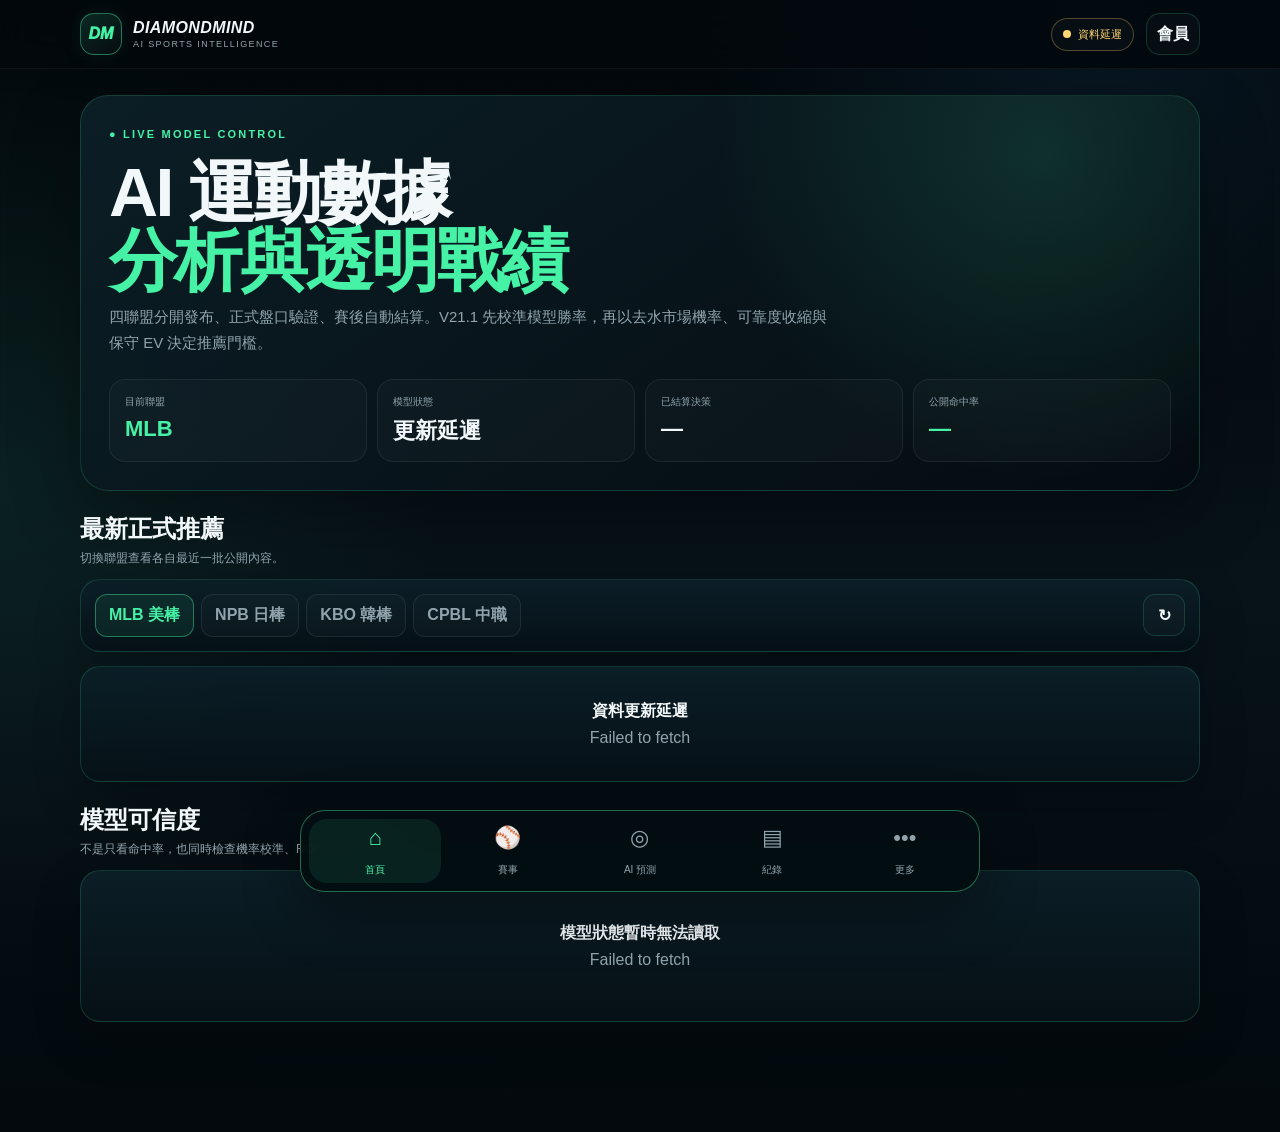
==== commit ae6472a4: "Add files via upload" ====
--- a/index.html
+++ b/index.html
@@ -1,5274 +1,370 @@
-<!DOCTYPE html>
+<!doctype html>
 <html lang="zh-Hant">
 <head>
-  <!-- DiamondMind Frontend V18.14.1 four-league selector · Backend V20.2.4 -->
-  <meta name="diamondmind-version" content="18.14.1">
-  <meta name="diamondmind-backend-target" content="20.2.4">
-  <meta http-equiv="Cache-Control" content="no-cache, no-store, must-revalidate">
-  <meta http-equiv="Pragma" content="no-cache">
-  <meta http-equiv="Expires" content="0">
   <meta charset="utf-8">
   <meta name="viewport" content="width=device-width,initial-scale=1,viewport-fit=cover">
-  <meta name="theme-color" content="#03080c">
-  <meta name="apple-mobile-web-app-capable" content="yes">
-  <meta name="apple-mobile-web-app-status-bar-style" content="black-translucent">
-  <meta name="apple-mobile-web-app-title" content="DiamondMind">
-  <meta name="mobile-web-app-capable" content="yes">
-  <link rel="apple-touch-icon" sizes="180x180" href="apple-touch-icon.png">
-  <link rel="icon" type="image/png" sizes="32x32" href="favicon-32.png">
-  <link rel="manifest" href="manifest.webmanifest">
-  <meta name="description" content="DiamondMind Grand Slam AI：MLB、NPB、KBO、CPBL 四聯盟賽事、即時比分、AI 分析、跨聯盟推薦與公開紀錄。">
-  <title>DiamondMind · Grand Slam AI</title>
-  <style>
-    :root{
-      --bg:#03080c;
-      --bg-soft:#071118;
-      --panel:#0a161d;
-      --panel-2:#0d1c24;
-      --green:#37f4a4;
-      --green-2:#08c77b;
-      --cyan:#66dcff;
-      --white:#f5fbff;
-      --text:#d8e3e8;
-      --muted:#8da0aa;
-      --line:rgba(71,244,171,.16);
-      --line-strong:rgba(71,244,171,.42);
-      --red:#ff7382;
-      --gold:#ffd76a;
-      --shadow:0 24px 70px rgba(0,0,0,.34);
-      --radius:22px;
-      color-scheme:dark;
-    }
-
-    *{box-sizing:border-box}
-    html{scroll-behavior:smooth}
-    body{
-      margin:0;
-      min-height:100vh;
-      color:var(--white);
-      font-family:-apple-system,BlinkMacSystemFont,"Segoe UI","Noto Sans TC","PingFang TC",Arial,sans-serif;
-      background:
-        radial-gradient(circle at 82% 2%,rgba(72,171,255,.1),transparent 23rem),
-        radial-gradient(circle at 6% 34%,rgba(55,244,164,.07),transparent 24rem),
-        linear-gradient(180deg,#02070b 0%,#071118 52%,#03080c 100%);
-      overflow-x:hidden;
-    }
-    body::before{
-      content:"";
-      position:fixed;
-      inset:0;
-      pointer-events:none;
-      opacity:.22;
-      background-image:
-        linear-gradient(rgba(55,244,164,.03) 1px,transparent 1px),
-        linear-gradient(90deg,rgba(55,244,164,.03) 1px,transparent 1px);
-      background-size:38px 38px;
-      mask-image:linear-gradient(to bottom,#000,transparent 90%);
-    }
-    button,input,select{font:inherit}
-    button{color:inherit}
-    a{color:inherit;text-decoration:none}
-    [hidden]{display:none!important}
-    .sr-only{position:absolute;width:1px;height:1px;padding:0;margin:-1px;overflow:hidden;clip:rect(0,0,0,0);white-space:nowrap;border:0}
-
-    .wrap{width:min(1180px,calc(100% - 32px));margin-inline:auto}
-    .topbar{
-      position:sticky;
-      top:0;
-      z-index:80;
-      border-bottom:1px solid rgba(255,255,255,.04);
-      background:rgba(3,8,12,.86);
-      backdrop-filter:blur(20px);
-    }
-    .topbar-inner{height:72px;display:flex;align-items:center;gap:18px}
-    .brand{display:flex;align-items:center;gap:11px;min-width:max-content}
-    .logo{
-      width:44px;
-      height:44px;
-      display:grid;
-      place-items:center;
-      position:relative;
-      overflow:hidden;
-      border:1px solid var(--line-strong);
-      border-radius:14px;
-      color:var(--green);
-      font-weight:950;
-      font-style:italic;
-      letter-spacing:-2px;
-      background:linear-gradient(145deg,rgba(55,244,164,.17),rgba(255,255,255,.02));
-      box-shadow:inset 0 0 20px rgba(55,244,164,.08),0 0 24px rgba(55,244,164,.06);
-    }
-    .logo::after{content:"";position:absolute;left:-100%;top:50%;width:100%;height:1px;background:var(--green);box-shadow:0 0 12px var(--green);animation:scan 3.4s linear infinite}
-    @keyframes scan{to{left:100%}}
-    .brand-copy strong{display:block;font-size:16px;font-style:italic;letter-spacing:.2px}
-    .brand-copy strong span{color:var(--green)}
-    .brand-copy small{display:block;margin-top:2px;color:var(--muted);font-size:9px;letter-spacing:1.7px}
-    .desktop-nav{display:flex;align-items:center;gap:6px;margin-left:auto}
-    .nav-link{
-      border:0;
-      border-radius:11px;
-      padding:10px 13px;
-      color:#aebdc5;
-      background:transparent;
-      cursor:pointer;
-      transition:.2s;
-    }
-    .nav-link:hover,.nav-link.active{color:var(--green);background:rgba(55,244,164,.07)}
-    .top-actions{display:flex;align-items:center;gap:8px}
-    .auth-member-chip{max-width:150px;display:flex;align-items:center;gap:7px;overflow:hidden}
-    .auth-member-chip span:last-child{overflow:hidden;text-overflow:ellipsis;white-space:nowrap}
-    .auth-member-dot{width:8px;height:8px;flex:0 0 8px;border-radius:50%;background:var(--green);box-shadow:0 0 10px rgba(55,244,164,.7)}
-    .icon-btn,.btn{
-      border:1px solid var(--line);
-      border-radius:13px;
-      background:rgba(10,22,29,.78);
-      cursor:pointer;
-      transition:.2s;
-    }
-    .icon-btn{width:42px;height:42px;display:grid;place-items:center;color:#b7c6cd}
-    .btn{padding:12px 16px;font-weight:800}
-    .btn:hover,.icon-btn:hover{transform:translateY(-1px);border-color:var(--line-strong)}
-    .btn:disabled,.icon-btn:disabled{cursor:not-allowed;opacity:.58;transform:none}
-    .btn.primary{border-color:transparent;color:#02140c;background:linear-gradient(135deg,var(--green),var(--green-2));box-shadow:0 0 26px rgba(55,244,164,.18)}
-    .btn.ghost{color:var(--text)}
-    .btn.small{padding:9px 12px;font-size:13px}
-    #refreshGames{align-self:center;display:grid;place-items:center;width:38px;height:38px;min-height:38px;padding:0;border-radius:11px;font-size:19px;line-height:1;white-space:nowrap}
-
-    main{min-height:calc(100vh - 72px)}
-    .page{display:none;animation:pageIn .32s ease both}
-    .page.active{display:block}
-    @keyframes pageIn{from{opacity:0;transform:translateY(8px)}to{opacity:1;transform:none}}
-    .page-space{padding:42px 0 112px}
-
-    .hero{
-      min-height:610px;
-      display:grid;
-      grid-template-columns:minmax(0,.95fr) minmax(380px,1.05fr);
-      align-items:center;
-      gap:46px;
-      padding:54px 0 46px;
-    }
-    .eyebrow,.status-pill,.micro-pill{
-      display:inline-flex;
-      align-items:center;
-      gap:8px;
-      border:1px solid var(--line-strong);
-      border-radius:999px;
-      background:rgba(55,244,164,.055);
-      color:var(--green);
-    }
-    .status-pill.padded{padding:8px 12px}
-    .status-pill.compact{padding:8px 11px}
-    .eyebrow{padding:8px 12px;font-size:12px;letter-spacing:.8px}
-    .pulse{width:7px;height:7px;border-radius:50%;background:var(--green);box-shadow:0 0 12px var(--green);animation:pulse 1.5s ease-in-out infinite}
-    @keyframes pulse{50%{opacity:.35;transform:scale(.7)}}
-    .hero h1{margin:20px 0 14px;font-size:clamp(46px,6vw,82px);line-height:.94;letter-spacing:-3.5px;font-style:italic}
-    .hero h1 span{color:var(--green)}
-    .hero h2{margin:0 0 16px;font-size:clamp(27px,3.4vw,46px);line-height:1.08;letter-spacing:-1.5px}
-    .hero-copy>p{max-width:620px;margin:0;color:#a7b6be;font-size:17px;line-height:1.75}
-    .hero-actions{display:flex;flex-wrap:wrap;gap:10px;margin:25px 0}
-    .trust-row{display:flex;gap:24px;flex-wrap:wrap;margin-top:26px}
-    .trust-row b{display:block;color:var(--white);font-size:19px}
-    .trust-row span{display:block;margin-top:3px;color:var(--muted);font-size:11px}
-
-    .engine-visual{
-      min-height:510px;
-      position:relative;
-      overflow:hidden;
-      border:1px solid var(--line);
-      border-radius:30px;
-      background:
-        radial-gradient(circle at 50% 42%,rgba(55,244,164,.13),transparent 27%),
-        radial-gradient(circle at 76% 14%,rgba(83,105,255,.1),transparent 28%),
-        linear-gradient(155deg,#07141c,#02070b 70%);
-      box-shadow:var(--shadow);
-    }
-    .engine-visual::before{
-      content:"";
-      position:absolute;
-      inset:0;
-      opacity:.24;
-      background-image:radial-gradient(circle,rgba(255,255,255,.72) 0 1px,transparent 1.5px);
-      background-size:54px 54px;
-      animation:stars 20s linear infinite;
-    }
-    .engine-visual::after{
-      content:"";
-      position:absolute;
-      inset:0;
-      pointer-events:none;
-      background:linear-gradient(180deg,transparent 0 48%,rgba(55,244,164,.08) 49%,transparent 50% 100%);
-      background-size:100% 42px;
-      mask-image:linear-gradient(to bottom,transparent 4%,#000 35%,#000 72%,transparent 92%);
-      animation:dataScan 5s linear infinite;
-    }
-    @keyframes stars{to{background-position:90px 55px}}
-    @keyframes dataScan{to{background-position:0 84px}}
-    .visual-grid{
-      position:absolute;
-      inset:32px 22px 96px;
-      z-index:1;
-      opacity:.28;
-      background-image:
-        linear-gradient(rgba(55,244,164,.08) 1px,transparent 1px),
-        linear-gradient(90deg,rgba(55,244,164,.08) 1px,transparent 1px);
-      background-size:36px 36px;
-      mask-image:radial-gradient(ellipse at center,#000 0 40%,transparent 74%);
-      transform:perspective(500px) rotateX(56deg) scale(1.12);
-      transform-origin:center 72%;
-    }
-    .field-diamond{
-      position:absolute;
-      z-index:2;
-      width:320px;
-      aspect-ratio:1;
-      left:50%;
-      top:46%;
-      border:1px solid rgba(55,244,164,.34);
-      background:linear-gradient(135deg,rgba(55,244,164,.055),rgba(55,244,164,.005));
-      box-shadow:inset 0 0 48px rgba(55,244,164,.04),0 0 38px rgba(55,244,164,.05);
-      transform:translate(-50%,-50%) rotate(45deg) scaleY(.56);
-      animation:fieldPulse 4s ease-in-out infinite;
-    }
-    .field-diamond::before{
-      content:"";
-      position:absolute;
-      inset:17%;
-      border:1px solid rgba(102,220,255,.24);
-      box-shadow:0 0 28px rgba(102,220,255,.08);
-    }
-    .field-diamond::after{
-      content:"";
-      position:absolute;
-      inset:42%;
-      border:1px solid rgba(55,244,164,.5);
-      background:rgba(55,244,164,.08);
-      box-shadow:0 0 22px rgba(55,244,164,.18);
-    }
-    @keyframes fieldPulse{50%{opacity:.62;filter:drop-shadow(0 0 10px rgba(55,244,164,.2))}}
-    .base-marker{
-      position:absolute;
-      z-index:3;
-      width:11px;
-      height:11px;
-      border:1px solid var(--green);
-      background:#07151b;
-      box-shadow:0 0 13px rgba(55,244,164,.65);
-      transform:rotate(45deg);
-    }
-    .base-marker.first{left:calc(50% + 112px);top:46%}
-    .base-marker.second{left:calc(50% - 5px);top:calc(46% - 91px)}
-    .base-marker.third{left:calc(50% - 123px);top:46%}
-    .home-plate{
-      position:absolute;
-      z-index:3;
-      left:50%;
-      top:calc(46% + 92px);
-      width:19px;
-      height:16px;
-      background:rgba(224,247,238,.9);
-      clip-path:polygon(0 0,100% 0,82% 64%,50% 100%,18% 64%);
-      transform:translateX(-50%);
-      filter:drop-shadow(0 0 8px rgba(55,244,164,.55));
-    }
-    .radar-ring{
-      position:absolute;
-      z-index:3;
-      left:50%;
-      top:44%;
-      width:330px;
-      height:228px;
-      border:1px dashed rgba(55,244,164,.24);
-      border-radius:50%;
-      transform:translate(-50%,-50%);
-      animation:radarRotate 15s linear infinite;
-    }
-    .radar-ring::before{content:"";position:absolute;inset:22px;border:1px solid rgba(102,220,255,.16);border-radius:50%}
-    @keyframes radarRotate{to{transform:translate(-50%,-50%) rotate(360deg)}}
-    .ball-wrap{
-      position:absolute;
-      z-index:5;
-      left:50%;
-      top:43%;
-      width:232px;
-      transform:translate(-50%,-50%);
-      filter:drop-shadow(0 25px 26px rgba(0,0,0,.48)) drop-shadow(0 0 32px rgba(55,244,164,.17));
-      animation:ballFloat 4s ease-in-out infinite;
-    }
-    @keyframes ballFloat{50%{transform:translate(-50%,calc(-50% - 10px)) rotate(2deg)}}
-    .hero-baseball{display:block;width:100%;height:auto}
-    .ball-core{animation:ballTurn 7s ease-in-out infinite alternate;transform-origin:150px 150px}
-    @keyframes ballTurn{to{transform:rotate(7deg)}}
-    .ball-shadow{
-      position:absolute;
-      z-index:4;
-      left:50%;
-      top:calc(43% + 108px);
-      width:180px;
-      height:32px;
-      border-radius:50%;
-      background:radial-gradient(ellipse,rgba(55,244,164,.28),rgba(55,244,164,.06) 45%,transparent 72%);
-      transform:translateX(-50%);
-      filter:blur(7px);
-      animation:shadowPulse 4s ease-in-out infinite;
-    }
-    @keyframes shadowPulse{50%{width:150px;opacity:.62}}
-    .metric-chip{
-      position:absolute;
-      z-index:6;
-      min-width:112px;
-      padding:9px 11px;
-      border:1px solid rgba(55,244,164,.24);
-      border-radius:12px;
-      background:rgba(4,13,18,.78);
-      box-shadow:0 12px 30px rgba(0,0,0,.24);
-      backdrop-filter:blur(10px);
-    }
-    .metric-chip.left{left:18px;top:78px}
-    .metric-chip.right{right:18px;top:126px;text-align:right}
-    .metric-chip small{display:block;color:var(--muted);font-size:8px;letter-spacing:1.3px}
-    .metric-chip b{display:block;margin-top:4px;color:var(--green);font-size:12px;letter-spacing:.5px}
-    .metric-chip::after{content:"";position:absolute;top:50%;width:34px;height:1px;background:linear-gradient(90deg,var(--line-strong),transparent)}
-    .metric-chip.left::after{left:100%}
-    .metric-chip.right::after{right:100%;transform:rotate(180deg)}
-    .engine-card{position:absolute;left:20px;right:20px;bottom:20px;z-index:8;padding:16px;border:1px solid var(--line);border-radius:17px;background:rgba(3,10,15,.8);backdrop-filter:blur(12px)}
-    .engine-card-head{display:flex;justify-content:space-between;gap:12px;color:var(--muted);font-size:12px}
-    .engine-card-head b{color:var(--green)}
-    .progress{height:8px;margin-top:10px;overflow:hidden;border-radius:999px;background:#0d1b22}
-    .progress i{display:block;height:100%;width:78%;border-radius:inherit;background:linear-gradient(90deg,var(--green-2),var(--green));box-shadow:0 0 13px var(--green);animation:progress 2.3s ease-in-out infinite alternate}
-    #homeRateBar{width:0}
-    @keyframes progress{to{width:96%}}
-
-    .section{padding:68px 0}
-    .section-head{display:flex;justify-content:space-between;align-items:end;gap:24px;margin-bottom:24px}
-    .kicker{margin-bottom:8px;color:var(--green);font-size:11px;font-weight:900;letter-spacing:2.5px;text-transform:uppercase}
-    .section-head h2,.page-head h1{margin:0;letter-spacing:-1.6px}
-    .section-head h2{font-size:clamp(30px,4vw,48px)}
-    .section-head p,.page-head p{max-width:590px;margin:0;color:var(--muted);line-height:1.65}
-    .page-head{display:flex;align-items:end;justify-content:space-between;gap:20px;margin-bottom:24px}
-    .page-head h1{font-size:clamp(34px,5vw,56px)}
-    .page-head p{margin-top:8px}
-    .card{
-      border:1px solid var(--line);
-      border-radius:var(--radius);
-      background:linear-gradient(180deg,rgba(12,27,35,.9),rgba(7,17,23,.84));
-      box-shadow:var(--shadow);
-    }
-    .home-league-grid{display:grid;grid-template-columns:repeat(4,minmax(0,1fr));gap:12px}
-    .home-league-card{position:relative;overflow:hidden;padding:19px;min-height:164px}
-    .home-league-card::after{content:"";position:absolute;width:120px;height:120px;right:-52px;top:-48px;border:1px solid var(--line);border-radius:50%}
-    .home-league-card.active{border-color:var(--line-strong);background:linear-gradient(145deg,rgba(55,244,164,.075),rgba(7,19,25,.96))}
-    .home-league-card.planned{opacity:.72}
-    .home-league-top{display:flex;align-items:center;justify-content:space-between;gap:10px}
-    .home-league-code{font-size:24px;font-weight:950;letter-spacing:-1px}.home-league-state{padding:5px 8px;border:1px solid var(--line);border-radius:999px;color:var(--muted);font-size:9px;font-weight:900}.home-league-card.active .home-league-state{color:var(--green);border-color:var(--line-strong)}
-    .home-league-card h3{margin:16px 0 6px;font-size:16px}.home-league-card p{margin:0;color:var(--muted);font-size:11px;line-height:1.55}.home-league-count{display:block;margin-top:14px;color:var(--green);font-size:12px;font-weight:900}
-    .feature-grid{display:grid;grid-template-columns:repeat(3,1fr);gap:14px}
-    .feature-card{padding:21px}
-    .feature-icon{width:44px;height:44px;display:grid;place-items:center;margin-bottom:15px;border:1px solid var(--line-strong);border-radius:13px;color:var(--green);font-weight:900;background:rgba(55,244,164,.07)}
-    .feature-card h3{margin:0 0 9px;font-size:17px}
-    .feature-card p{margin:0;color:var(--muted);font-size:13px;line-height:1.6}
-
-    .free-record-card{overflow:hidden}
-    .record-card-head{display:flex;align-items:flex-start;justify-content:space-between;gap:20px;padding:24px 24px 17px}
-    .record-card-head h3{margin:0 0 6px;font-size:25px}
-    .record-card-head p{margin:0;color:var(--muted);line-height:1.55}
-    .micro-pill{padding:6px 10px;font-size:11px;white-space:nowrap}
-    .demo-pill{border-color:rgba(255,215,106,.35);background:rgba(255,215,106,.06);color:var(--gold)}
-    .pick-list{display:grid;gap:10px;padding:0 24px 22px}
-    .pick-row{
-      display:grid;
-      grid-template-columns:minmax(0,1fr) auto;
-      align-items:center;
-      gap:12px;
-      padding:15px 16px;
-      border:1px solid rgba(255,255,255,.065);
-      border-radius:16px;
-      background:rgba(255,255,255,.025);
-    }
-    .pick-main{min-width:0}
-    .pick-main b{display:block;overflow:hidden;text-overflow:ellipsis;white-space:nowrap;font-size:15px}
-    .pick-main small{display:block;margin-top:6px;color:var(--muted)}
-    .result{min-width:44px;text-align:center;font-size:13px;font-weight:900}
-    .result.win{color:var(--green)}
-    .result.loss{color:var(--red)}
-    .result.pending{color:var(--gold)}
-    .result.push,.result.void{color:var(--muted)}
-    .record-summary{display:grid;grid-template-columns:1.1fr .9fr;gap:14px;padding:0 24px 24px}
-    .summary-panel{padding:18px;border:1px solid rgba(255,255,255,.06);border-radius:17px;background:rgba(255,255,255,.02)}
-    .summary-panel-head{display:flex;justify-content:space-between;gap:12px;margin-bottom:9px;color:#c2d0d6}
-    .summary-panel-head b{color:var(--green);font-size:22px}
-    .summary-panel small{color:var(--muted)}
-    .record-actions{display:flex;flex-direction:column;justify-content:center;align-items:flex-start;gap:10px}
-
-    .how-grid{display:grid;grid-template-columns:repeat(3,1fr);gap:14px}
-    .how-card{padding:22px}
-    .step-no{display:inline-grid;place-items:center;width:34px;height:34px;margin-bottom:18px;border-radius:50%;color:#02140c;font-weight:950;background:var(--green)}
-    .how-card h3{margin:0 0 8px}
-    .how-card p{margin:0;color:var(--muted);line-height:1.6;font-size:13px}
-
-    .toolbar{display:flex;flex-wrap:wrap;align-items:center;justify-content:space-between;gap:14px;padding:15px;margin-bottom:18px}
-    .league-switch{display:flex;gap:7px;flex-wrap:wrap;flex:1 1 100%;padding-bottom:12px;border-bottom:1px solid rgba(255,255,255,.06)}
-    .league-btn{border:1px solid rgba(255,255,255,.08);border-radius:12px;padding:10px 14px;color:var(--muted);background:rgba(255,255,255,.025);font-weight:800;cursor:pointer}
-    .league-btn.active{border-color:var(--line-strong);color:var(--green);background:rgba(55,244,164,.08);box-shadow:0 0 0 1px rgba(55,244,164,.05) inset}
-    .league-btn[disabled]{opacity:.45;cursor:not-allowed}
-    .league-beta{font-size:9px;margin-left:5px;padding:2px 5px;border-radius:999px;color:#04150e;background:var(--green)}
-    .date-control{display:grid;gap:7px;flex:1 1 420px;min-width:0}
-    .date-control label{color:var(--muted);font-size:12px}
-    .date-actions{display:flex;align-items:center;gap:10px;width:100%;min-width:0}
-    .date-actions input{flex:1 1 0;width:0;min-width:0;max-width:calc(100% - 48px)}
-    input{
-      min-height:42px;
-      border:1px solid var(--line);
-      border-radius:12px;
-      padding:9px 11px;
-      color:var(--white);
-      background:#071219;
-      outline:0;
-    }
-    input:focus{border-color:var(--line-strong);box-shadow:0 0 0 3px rgba(55,244,164,.06)}
-    .filters{display:flex;gap:7px;flex-wrap:wrap}
-    .filter-btn{border:1px solid rgba(255,255,255,.07);border-radius:999px;padding:9px 12px;color:var(--muted);background:rgba(255,255,255,.02);cursor:pointer}
-    .filter-btn.active{border-color:var(--line-strong);color:var(--green);background:rgba(55,244,164,.07)}
-    .live-status{display:flex;align-items:center;gap:8px;margin:0 2px 16px;color:var(--muted);font-size:12px}
-    .games-list{display:grid;gap:12px}
-    .game-card{
-      display:grid;
-      grid-template-columns:95px minmax(0,1fr) 140px 76px 28px;
-      align-items:center;
-      gap:15px;
-      padding:17px;
-      border:1px solid var(--line);
-      border-radius:18px;
-      background:linear-gradient(180deg,rgba(12,27,35,.88),rgba(7,17,23,.82));
-      cursor:pointer;
-      transition:.2s;
-    }
-    .game-card:hover{transform:translateY(-2px);border-color:var(--line-strong)}
-    .game-time b{display:block;font-size:18px}.game-time small{display:block;margin-top:4px;color:var(--muted)}
-    .game-teams{display:grid;gap:9px;min-width:0}
-    .team-line{display:grid;grid-template-columns:42px minmax(0,1fr) auto;align-items:center;gap:9px}
-    .abbr{color:var(--green);font-weight:950}.team-line span:nth-child(2){overflow:hidden;text-overflow:ellipsis;white-space:nowrap}.score{font-size:19px;font-weight:950}
-    .pitchers{color:var(--muted);font-size:11px;line-height:1.55}
-    .status-label{justify-self:end;padding:7px 10px;border-radius:999px;color:#b8c6cd;font-size:11px;background:rgba(255,255,255,.04)}
-    .status-label.live{color:var(--red);background:rgba(255,115,130,.08)}
-    .status-label.final{color:var(--green);background:rgba(55,244,164,.07)}
-    .chevron{color:var(--green);font-size:22px}
-    .empty{padding:34px 20px;text-align:center;color:var(--muted)}
-    .empty b{display:block;margin-bottom:8px;color:var(--text);font-size:18px}
-
-    .prediction-shell{display:grid;grid-template-columns:1.12fr .88fr;gap:16px}
-    .prediction-main{position:relative;overflow:hidden;padding:27px;min-height:360px}
-    .prediction-main::before{content:"";position:absolute;width:320px;aspect-ratio:1;right:-90px;top:-120px;border:1px solid var(--line-strong);border-radius:50%;box-shadow:0 0 90px rgba(55,244,164,.12)}
-    .prediction-top{display:flex;align-items:center;justify-content:space-between;gap:15px;position:relative}
-    .prediction-title{font-size:12px;color:var(--green);font-weight:900;letter-spacing:2px}
-    .prediction-empty{position:relative;display:grid;place-items:center;min-height:330px;text-align:center}
-    .prediction-empty-icon{width:88px;height:88px;display:grid;place-items:center;margin:0 auto 18px;border:1px solid var(--line-strong);border-radius:26px;color:var(--green);font-size:34px;background:rgba(55,244,164,.06);box-shadow:0 0 36px rgba(55,244,164,.11)}
-    .prediction-empty h2{margin:0 0 10px;font-size:29px}.prediction-empty p{max-width:470px;margin:0 auto 20px;color:var(--muted);line-height:1.65}
-    .confidence-preview{display:grid;grid-template-columns:150px 1fr;align-items:center;gap:22px;position:relative;margin-top:32px}
-    .confidence-ring{width:145px;aspect-ratio:1;display:grid;place-items:center;border-radius:50%;background:conic-gradient(var(--green) 0 74%,rgba(255,255,255,.05) 74%);position:relative}
-    .confidence-ring::after{content:"";position:absolute;inset:10px;border:1px solid var(--line);border-radius:50%;background:#08151c}
-    .confidence-ring div{position:relative;z-index:2;text-align:center}.confidence-ring b{display:block;color:var(--green);font-size:40px}.confidence-ring span{font-size:10px;color:var(--muted)}
-    .matchup-preview h2{font-size:30px;margin:0 0 6px}.matchup-preview>span{color:var(--muted)}
-    .pick-highlight{margin:20px 0;padding:13px 14px;border:1px solid var(--line-strong);border-radius:14px;background:rgba(55,244,164,.055)}
-    .pick-highlight small{display:block;color:var(--muted);margin-bottom:3px}.pick-highlight b{color:var(--green);font-size:20px}
-    .prediction-result{grid-column:1/-1;display:flex;align-items:center;justify-content:space-between;gap:14px;margin-top:4px;padding:14px 16px;border:1px solid var(--line);border-radius:15px;background:rgba(255,255,255,.025)}
-    .prediction-result>div{min-width:0}.prediction-result small{display:block;margin-bottom:4px;color:var(--muted);font-size:10px;letter-spacing:1.2px}.prediction-result b{display:block;font-size:17px}.prediction-result-score{flex:0 0 auto;font-size:15px;font-weight:900}
-    .prediction-result.win{border-color:rgba(55,244,164,.44);background:rgba(55,244,164,.075)}.prediction-result.win b,.prediction-result.win .prediction-result-score{color:var(--green)}
-    .prediction-result.loss{border-color:rgba(255,115,130,.34);background:rgba(255,115,130,.055)}.prediction-result.loss b,.prediction-result.loss .prediction-result-score{color:var(--red)}
-    .prediction-result.push,.prediction-result.void{border-color:rgba(255,215,106,.28);background:rgba(255,215,106,.045)}.prediction-result.push b,.prediction-result.push .prediction-result-score,.prediction-result.void b,.prediction-result.void .prediction-result-score{color:var(--gold)}
-    .factor-list{display:grid;gap:12px}.factor-head{display:flex;justify-content:space-between;color:#b9c8ce;font-size:12px}.factor-bar{height:6px;margin-top:7px;border-radius:999px;background:#101e25;overflow:hidden}.factor-bar i{display:block;height:100%;border-radius:inherit;background:linear-gradient(90deg,var(--green-2),var(--green))}
-    .prediction-side{display:grid;gap:16px}
-    .side-card{padding:21px}.side-card h3{margin:0 0 15px}.check-list{display:grid;gap:13px}.check-item{display:grid;grid-template-columns:32px 1fr;gap:11px;align-items:start}.check-icon{width:32px;height:32px;display:grid;place-items:center;border-radius:10px;color:var(--green);background:rgba(55,244,164,.07)}.check-item b{display:block;font-size:13px}.check-item p{margin:3px 0 0;color:var(--muted);font-size:11px;line-height:1.45}
-    .side-copy{margin:0 0 14px;color:var(--muted);line-height:1.6;font-size:13px}
-    .prediction-access-gate{padding:34px;text-align:center;background:radial-gradient(circle at 50% 0,rgba(55,244,164,.12),transparent 42%),linear-gradient(145deg,rgba(11,29,37,.96),rgba(5,14,20,.96))}
-    .access-gate-icon{width:70px;height:70px;display:grid;place-items:center;margin:0 auto 18px;border:1px solid var(--line-strong);border-radius:22px;color:var(--green);font-size:28px;font-weight:950;background:rgba(55,244,164,.06);box-shadow:0 0 34px rgba(55,244,164,.1)}
-    .prediction-access-gate h2{margin:0 0 9px;font-size:27px}.prediction-access-gate p{max-width:610px;margin:0 auto;color:var(--muted);line-height:1.65}.access-gate-actions{display:flex;justify-content:center;gap:10px;flex-wrap:wrap;margin-top:22px}
-    .access-levels{margin-top:20px}.access-level-head{display:flex;align-items:end;justify-content:space-between;gap:18px;margin-bottom:14px}.access-level-head h2{margin:0 0 5px;font-size:23px}.access-level-head p{margin:0;color:var(--muted);font-size:12px;line-height:1.55}
-    .pro-access-grid{display:grid;grid-template-columns:repeat(3,1fr);gap:11px}.pro-access-card{position:relative;overflow:hidden;min-height:172px;padding:17px;border:1px solid var(--line);border-radius:18px;background:linear-gradient(155deg,rgba(12,29,37,.94),rgba(5,15,21,.94))}.pro-access-card.open{border-color:var(--line-strong);background:linear-gradient(155deg,rgba(14,41,39,.92),rgba(5,17,22,.96))}.pro-access-card.locked{border-color:rgba(255,215,106,.2)}
-    .pro-access-top{display:flex;align-items:center;justify-content:space-between;gap:8px;margin-bottom:26px}.market-tag{font-size:9px;font-weight:950;letter-spacing:1.4px;color:var(--green)}.market-tag.pro{color:var(--gold)}.access-chip{padding:5px 7px;border:1px solid var(--line);border-radius:999px;color:var(--green);font-size:9px;background:rgba(55,244,164,.05)}.access-chip.lock{border-color:rgba(255,215,106,.22);color:var(--gold);background:rgba(255,215,106,.04)}
-    .pro-access-card h3{margin:0 0 7px;font-size:16px}.pro-access-card p{margin:0;color:var(--muted);font-size:11px;line-height:1.5}.pro-lock-icon{position:absolute;right:14px;bottom:12px;color:rgba(255,215,106,.5);font-size:18px}.pro-build-note{margin-top:11px;padding:12px 15px;border:1px solid rgba(255,215,106,.16);border-radius:14px;color:#aebbc1;font-size:11px;line-height:1.55;background:rgba(255,215,106,.025)}
-    .prediction-market-meta{display:flex;flex-wrap:wrap;gap:7px;margin-top:-10px;margin-bottom:18px}.prediction-market-meta span,.pro-metrics span{padding:5px 7px;border:1px solid var(--line);border-radius:999px;color:#b9c8ce;font-size:9px;background:rgba(255,255,255,.025)}
-    .prediction-publication-meta{display:flex;flex-wrap:wrap;gap:7px;margin-top:-7px}.prediction-publication-meta span{padding:6px 8px;border:1px solid rgba(55,244,164,.18);border-radius:999px;color:#9fb1b9;font-size:9px;background:rgba(55,244,164,.025)}.prediction-publication-meta .live{border-color:rgba(255,115,130,.3);color:var(--red);background:rgba(255,115,130,.045)}.prediction-publication-meta .settled{color:var(--green)}
-    .recommendation-zone{margin-top:22px}.recommendation-zone:first-child{margin-top:0}.recommendation-zone-head{display:flex;align-items:flex-end;justify-content:space-between;gap:16px;margin-bottom:13px}.recommendation-zone-title{display:flex;align-items:flex-start;gap:11px}.recommendation-zone-no{display:grid;place-items:center;flex:0 0 auto;width:31px;height:31px;border:1px solid var(--line-strong);border-radius:10px;color:var(--green);font-size:12px;font-weight:950;background:rgba(55,244,164,.055)}.recommendation-zone-head h2{margin:0 0 4px;font-size:22px}.recommendation-zone-head p{margin:0;color:var(--muted);font-size:11px;line-height:1.55}.recommendation-feed-card{overflow:hidden}.recommendation-feed-list{display:grid}.recommendation-feed-row{display:grid;grid-template-columns:112px minmax(0,1fr) auto;gap:14px;align-items:center;padding:15px 17px;border-bottom:1px solid rgba(255,255,255,.05)}.recommendation-feed-row:last-child{border-bottom:0}.recommendation-feed-meta{display:grid;gap:4px;color:var(--muted);font-size:9px}.recommendation-feed-meta b{color:var(--green);font-size:11px}.recommendation-feed-main{min-width:0}.recommendation-feed-main b{display:block;overflow:hidden;text-overflow:ellipsis;white-space:nowrap;font-size:13px}.recommendation-feed-main span{display:block;margin-top:5px;color:var(--muted);font-size:10px;line-height:1.45}.recommendation-feed-result{display:grid;justify-items:end;gap:5px}.recommendation-feed-result small{color:var(--muted);font-size:9px}.recommendation-feed-empty{padding:25px 17px;text-align:center;color:var(--muted);font-size:11px;line-height:1.6}.recommendation-history-action{display:flex;justify-content:flex-end;padding:13px 16px;border-top:1px solid rgba(255,255,255,.05)}
-    .engine-breakdown{display:grid;gap:12px;margin-top:22px;padding-top:18px;border-top:1px solid rgba(255,255,255,.06)}
-    .engine-breakdown-head{display:flex;align-items:end;justify-content:space-between;gap:12px}.engine-breakdown-head h3{margin:0;font-size:18px}.engine-breakdown-head span{color:var(--muted);font-size:10px}
-    .engine-module-grid{display:grid;grid-template-columns:repeat(2,minmax(0,1fr));gap:10px}
-    .engine-module{min-width:0;padding:14px;border:1px solid rgba(255,255,255,.065);border-radius:15px;background:rgba(255,255,255,.022)}
-    .engine-module-top{display:flex;align-items:center;justify-content:space-between;gap:10px;margin-bottom:8px}.engine-module-top b{font-size:13px}.engine-quality{padding:4px 7px;border:1px solid var(--line);border-radius:999px;color:var(--green);font-size:9px;white-space:nowrap}.engine-quality.low{border-color:rgba(255,215,106,.25);color:var(--gold)}
-    .engine-note{min-height:30px;margin:0 0 10px;color:var(--muted);font-size:10px;line-height:1.5}
-    .engine-metrics{display:grid;gap:6px}.engine-metric{display:grid;grid-template-columns:minmax(0,1fr) 55px 55px;gap:7px;align-items:center;padding-top:6px;border-top:1px solid rgba(255,255,255,.045);font-size:10px}.engine-metric span:first-child{overflow:hidden;text-overflow:ellipsis;white-space:nowrap;color:#b9c7cd}.engine-metric span:nth-child(n+2){text-align:right;font-variant-numeric:tabular-nums}.engine-metric .better{color:var(--green);font-weight:900}
-    .engine-extra{display:grid;gap:8px;margin-top:9px;padding-top:9px;border-top:1px solid rgba(255,255,255,.045)}.engine-extra b{font-size:10px;color:#c7d3d8}.engine-extra p{margin:0;color:var(--muted);font-size:9px;line-height:1.55}
-    .engine-unavailable{padding:15px;border:1px dashed rgba(255,255,255,.1);border-radius:14px;color:var(--muted);font-size:11px;line-height:1.55;text-align:center}
-.game-analysis-gate{position:relative;overflow:hidden;padding:24px;border:1px solid rgba(255,215,106,.3);border-radius:20px;background:radial-gradient(circle at 50% 0,rgba(255,215,106,.1),transparent 38%),linear-gradient(150deg,rgba(15,29,36,.98),rgba(5,14,20,.98));text-align:center;box-shadow:0 18px 46px rgba(0,0,0,.28)}
-.game-analysis-gate::after{content:"PRO";position:absolute;right:-19px;top:14px;padding:6px 28px;color:#251b00;font-size:9px;font-weight:950;letter-spacing:1.5px;background:linear-gradient(135deg,#ffe28c,#e8b842);transform:rotate(38deg)}
-.game-analysis-gate-icon{width:64px;height:64px;display:grid;place-items:center;margin:0 auto 15px;border:1px solid rgba(255,215,106,.35);border-radius:20px;color:var(--gold);font-size:27px;background:rgba(255,215,106,.055);box-shadow:0 0 32px rgba(255,215,106,.08)}
-.game-analysis-gate h3{margin:0 0 8px;font-size:22px}.game-analysis-gate>p{max-width:450px;margin:0 auto;color:var(--muted);font-size:12px;line-height:1.65}
-.locked-engine-list{display:grid;grid-template-columns:repeat(2,minmax(0,1fr));gap:8px;margin:19px 0;text-align:left}.locked-engine-item{display:flex;align-items:center;gap:9px;padding:11px 12px;border:1px solid rgba(255,255,255,.065);border-radius:12px;color:#c7d3d8;font-size:11px;background:rgba(255,255,255,.022)}.locked-engine-item:last-child{grid-column:1/-1}.locked-engine-lock{color:var(--gold);font-size:14px}
-.game-analysis-gate .btn{width:100%;max-width:390px}.game-analysis-gate-note{margin-top:10px!important;color:#8fa1a9!important;font-size:10px!important}
-.pricing-grid.plan-focus{animation:planFocus 1.35s ease both}.pricing-grid.plan-focus .price-card{box-shadow:0 0 0 1px rgba(255,215,106,.28),0 24px 70px rgba(0,0,0,.34),0 0 42px rgba(255,215,106,.08)}
-@keyframes planFocus{0%{transform:translateY(8px);opacity:.72}45%{transform:none;opacity:1}100%{transform:none;opacity:1}}
-    .pro-prediction-body{display:grid;gap:8px}.pro-pick{display:block;color:var(--green);font-size:18px;line-height:1.25}.pro-matchup{color:#c4d0d5!important}.pro-metrics{display:flex;flex-wrap:wrap;gap:5px}.pro-summary{padding-top:7px;border-top:1px solid rgba(255,255,255,.055)}.parlay-legs{display:grid;gap:6px;margin:2px 0 0;padding:0;list-style:none}.parlay-legs li{display:flex;justify-content:space-between;gap:8px;padding:7px 8px;border:1px solid rgba(255,255,255,.055);border-radius:9px;color:#c7d3d7;font-size:10px;background:rgba(255,255,255,.02)}.parlay-legs b{color:var(--green)}
-    .npb-basis-card{margin:0 0 12px;padding:16px;border:1px solid var(--line-strong);border-radius:16px;background:linear-gradient(145deg,rgba(55,244,164,.055),rgba(255,255,255,.018))}.npb-basis-head{display:flex;align-items:flex-start;justify-content:space-between;gap:12px}.npb-basis-head h4{margin:0 0 5px;font-size:16px}.npb-basis-head p{margin:0;color:var(--muted);font-size:10px;line-height:1.5}.npb-basis-score{flex:0 0 auto;padding:7px 10px;border:1px solid var(--line-strong);border-radius:999px;color:var(--green);font-size:10px;font-weight:900}.npb-basis-score.blocked{border-color:rgba(255,215,106,.3);color:var(--gold)}.npb-basis-tags{display:flex;flex-wrap:wrap;gap:6px;margin-top:12px}.npb-basis-tags span{padding:6px 8px;border:1px solid rgba(255,255,255,.07);border-radius:999px;color:#c1ced3;font-size:9px;background:rgba(255,255,255,.02)}.npb-basis-missing{margin:10px 0 0;color:var(--gold);font-size:10px;line-height:1.5}
-    .pro-selection-list{display:grid;gap:9px}.pro-selection-item{padding:11px;border:1px solid rgba(255,255,255,.06);border-radius:12px;background:rgba(255,255,255,.022)}.pro-selection-no{display:inline-grid;place-items:center;min-width:22px;height:22px;margin-bottom:7px;border:1px solid var(--line-strong);border-radius:7px;color:var(--green);font-size:10px;font-weight:950}.pro-selection-item .pro-pick{font-size:15px}.pro-selection-item .pro-matchup{margin:4px 0 7px;font-size:10px}.pro-selection-item .pro-summary{margin:7px 0 0;font-size:10px;line-height:1.45}.pro-selection-item .parlay-legs{margin-top:8px}.pro-selection-head{display:flex;align-items:flex-start;justify-content:space-between;gap:10px}.pro-selection-result{flex:0 0 auto;display:grid;justify-items:end;gap:3px}.pro-selection-result .result{min-width:45px;padding:5px 8px;border-radius:999px;background:rgba(255,255,255,.035)}.pro-selection-result small{color:var(--muted);font-size:9px;white-space:nowrap}.pro-selection-result .result.win{background:rgba(55,244,164,.08)}.pro-selection-result .result.loss{background:rgba(255,115,130,.07)}.pro-selection-result .result.push,.pro-selection-result .result.void{background:rgba(255,215,106,.06)}
-    .pro-access-card.watchlist-card{grid-column:1/-1;border-color:rgba(255,215,106,.28);background:linear-gradient(155deg,rgba(42,35,15,.38),rgba(5,17,22,.96))}.watchlist-item{border-color:rgba(255,215,106,.18);background:rgba(255,215,106,.028)}.watchlist-label{display:inline-flex;align-items:center;gap:6px;margin-bottom:7px;padding:4px 8px;border:1px solid rgba(255,215,106,.25);border-radius:999px;color:#ffe293;font-size:9px;font-weight:900;letter-spacing:.08em}.watchlist-reason{margin-top:7px;padding-top:7px;border-top:1px dashed rgba(255,215,106,.18);color:#d6cda8;font-size:10px;line-height:1.5}
-    .founder-console{margin-top:18px;padding:24px;background:linear-gradient(145deg,rgba(8,27,31,.98),rgba(5,15,21,.98));border-color:rgba(255,209,92,.32)}
-    .founder-source-chip{border-color:rgba(255,215,106,.38)!important;color:var(--gold)!important;background:rgba(255,215,106,.055)!important}
-    .founder-published-card{margin-top:14px;padding:22px;border:1px solid var(--line-strong);border-radius:20px;background:radial-gradient(circle at 86% 12%,rgba(55,244,164,.1),transparent 34%),linear-gradient(155deg,rgba(11,34,39,.96),rgba(5,17,22,.98));box-shadow:0 18px 48px rgba(0,0,0,.25)}
-    .founder-published-preview{grid-template-columns:132px minmax(0,1fr);margin-top:22px}.founder-published-preview .confidence-ring{width:126px}.founder-published-preview .matchup-preview h2{font-size:25px}.founder-published-result{display:flex;align-items:center;justify-content:space-between;gap:12px;margin-top:16px;padding:12px 14px;border:1px solid rgba(255,255,255,.065);border-radius:13px;background:rgba(255,255,255,.025)}
-    .founder-console-head,.founder-toolbar,.founder-candidate-top,.founder-candidate-actions{display:flex;align-items:center;justify-content:space-between;gap:12px}.founder-console-head h2{margin:4px 0 5px;font-size:23px}.founder-console-head p,.founder-status{margin:0;color:var(--muted);line-height:1.55}.founder-toolbar{justify-content:flex-start;flex-wrap:wrap;margin:18px 0}.founder-toolbar input{min-height:45px;padding:0 13px;border:1px solid var(--line);border-radius:12px;color:var(--text);background:rgba(0,0,0,.18);font:inherit;color-scheme:dark}.founder-toolbar select{min-height:45px;padding:0 38px 0 13px;border:1px solid var(--line);border-radius:12px;color:var(--text);background:#071219;font:inherit;color-scheme:dark}.prediction-league-toolbar{display:flex;align-items:center;justify-content:space-between;gap:14px;padding:14px 16px;margin-bottom:16px}.prediction-league-copy b{display:block;font-size:14px}.prediction-league-copy small{display:block;margin-top:4px;color:var(--muted);font-size:11px}.prediction-league-toolbar .league-switch{flex:0 0 auto;border:0;padding:0}.records-league-switch{display:flex;align-items:center;justify-content:space-between;gap:12px;padding:14px 17px;margin-bottom:16px}.records-league-switch span{color:var(--muted);font-size:12px}.founder-candidates{display:grid;gap:10px;margin-top:14px}.founder-candidate{padding:16px;border:1px solid var(--line);border-radius:16px;background:rgba(255,255,255,.022)}.founder-candidate.blocked{opacity:.65}.founder-candidate-top b{font-size:17px}.founder-tags{display:flex;flex-wrap:wrap;gap:6px;margin:10px 0}.founder-tags span{padding:5px 8px;border:1px solid var(--line);border-radius:999px;color:#bdcbd0;font-size:10px}.founder-tags .special{border-color:rgba(255,209,92,.36);color:var(--gold)}.founder-warning{margin:7px 0 0;color:#d8c583;font-size:11px;line-height:1.55}.founder-blocker{color:#ee9292}.founder-lock{padding:17px;border:1px solid var(--line-strong);border-radius:14px;color:var(--green);background:rgba(55,244,164,.04)}
-    .founder-market-groups{display:grid;gap:14px;margin-top:15px}.founder-market-readiness{padding:16px;border:1px solid rgba(255,215,106,.3);border-radius:16px;background:rgba(255,215,106,.035)}.founder-market-readiness.ready{border-color:var(--line-strong);background:rgba(55,244,164,.045)}.founder-market-readiness-head{display:flex;align-items:flex-start;justify-content:space-between;gap:12px}.founder-market-readiness h4{margin:0 0 5px;font-size:15px}.founder-market-readiness p{margin:0;color:var(--muted);font-size:10px;line-height:1.5}.founder-market-readiness-state{flex:0 0 auto;padding:5px 8px;border:1px solid currentColor;border-radius:999px;color:var(--gold);font-size:9px;font-weight:950}.founder-market-readiness.ready .founder-market-readiness-state{color:var(--green)}.founder-readiness-metrics{display:flex;flex-wrap:wrap;gap:6px;margin-top:11px}.founder-readiness-metrics span{padding:5px 7px;border:1px solid rgba(255,255,255,.07);border-radius:999px;color:#c4d0d5;font-size:9px}.founder-readiness-games{display:grid;gap:5px;margin-top:10px}.founder-readiness-games div{padding-top:7px;border-top:1px dashed rgba(255,255,255,.08);color:#d9c991;font-size:9px;line-height:1.45}.founder-market-group{padding:15px;border:1px solid var(--line);border-radius:16px;background:rgba(255,255,255,.018)}.founder-market-group-head{display:flex;align-items:center;justify-content:space-between;gap:12px;margin-bottom:10px}.founder-market-group-head b{font-size:15px}.founder-market-group-head span{color:var(--muted);font-size:10px}.founder-market-subhead{margin:10px 0 7px;color:var(--green);font-size:10px;font-weight:900;letter-spacing:.12em}.founder-market-subhead.watch{color:#ffe293}.founder-market-options{display:grid;grid-template-columns:repeat(2,minmax(0,1fr));gap:8px}.founder-market-option{display:grid;grid-template-columns:22px minmax(0,1fr);gap:9px;align-items:start;padding:11px;border:1px solid rgba(255,255,255,.06);border-radius:12px;background:rgba(255,255,255,.02);cursor:pointer}.founder-market-option.watchlist{border-color:rgba(255,215,106,.18);background:rgba(255,215,106,.025)}.founder-market-option:has(input:checked){border-color:var(--line-strong);background:rgba(55,244,164,.055)}.founder-market-option.watchlist:has(input:checked){border-color:rgba(255,215,106,.55);background:rgba(255,215,106,.07)}.founder-market-option input{width:17px;height:17px;min-height:0;margin:2px 0 0;accent-color:var(--green)}.founder-market-option b{display:block;font-size:12px}.founder-market-option small{display:block;margin-top:4px;color:var(--muted);font-size:9px;line-height:1.45}.founder-market-actions{display:flex;align-items:center;justify-content:flex-end;gap:9px;flex-wrap:wrap;margin-top:15px}
-
-    .record-top-grid{display:grid;grid-template-columns:repeat(4,1fr);gap:12px;margin-bottom:18px}
-    .stat-card{padding:18px}.stat-card small{color:var(--muted)}.stat-card b{display:block;margin-top:8px;font-size:28px}.stat-card b.green{color:var(--green)}
-    .records-card{overflow:hidden}
-    .records-toolbar{display:flex;justify-content:space-between;align-items:center;gap:14px;padding:17px;border-bottom:1px solid var(--line)}
-    .records-toolbar h3{margin:0}
-    .records-list{display:grid}
-    .record-row{display:grid;grid-template-columns:95px minmax(0,1fr) 130px 70px;align-items:center;gap:12px;padding:16px 18px;border-bottom:1px solid rgba(255,255,255,.05)}
-    .record-row:last-child{border-bottom:0}.record-date{color:var(--muted);font-size:12px}.record-pick b{display:block}.record-pick small{display:block;margin-top:4px;color:var(--muted)}.record-score{color:#bdcbd1;font-size:12px;text-align:right}
-    .market-history-card{margin-top:18px;overflow:hidden}
-    .market-history-note{margin:0;color:var(--muted);font-size:11px;line-height:1.5}
-    .market-package{border-bottom:1px solid rgba(255,255,255,.065)}.market-package:last-child{border-bottom:0}
-    .market-package-head{display:flex;align-items:center;justify-content:space-between;gap:12px;padding:15px 18px;background:rgba(55,244,164,.025)}
-    .market-package-head b{font-size:14px}.market-package-head span{color:var(--green);font-size:11px}
-    .market-result-row{display:grid;grid-template-columns:88px minmax(0,1fr) 110px 62px;align-items:center;gap:12px;padding:14px 18px;border-top:1px solid rgba(255,255,255,.045)}
-    .market-result-name{color:var(--gold);font-size:11px;font-weight:900;letter-spacing:.7px}.market-result-pick{min-width:0}.market-result-pick b{display:block;overflow:hidden;text-overflow:ellipsis;white-space:nowrap;font-size:13px}.market-result-pick small{display:block;margin-top:4px;color:var(--muted);font-size:10px}.market-result-score{text-align:right;color:#bdcbd1;font-size:11px}
-    .record-pro-gate{display:grid;place-items:center;min-height:270px;padding:34px 22px;text-align:center;background:radial-gradient(circle at 50% 0,rgba(255,215,106,.1),transparent 44%),linear-gradient(145deg,rgba(11,27,34,.94),rgba(5,14,19,.96))}
-    .record-pro-gate-icon{width:66px;height:66px;display:grid;place-items:center;margin:0 auto 16px;border:1px solid rgba(255,215,106,.32);border-radius:20px;color:var(--gold);font-size:27px;background:rgba(255,215,106,.055);box-shadow:0 0 32px rgba(255,215,106,.08)}
-    .record-pro-gate h3{margin:0 0 9px;font-size:23px}.record-pro-gate p{max-width:560px;margin:0 auto;color:var(--muted);font-size:12px;line-height:1.65}.record-pro-gate .btn{margin-top:20px}
-    .pro-record-summary-grid{display:grid;grid-template-columns:repeat(4,minmax(0,1fr));gap:10px;padding:18px;border-bottom:1px solid var(--line)}
-    .pro-record-summary-card{padding:16px;border:1px solid rgba(255,255,255,.06);border-radius:16px;background:rgba(255,255,255,.02)}
-    .pro-record-summary-card small{display:block;color:var(--muted);font-size:10px}.pro-record-summary-card b{display:block;margin-top:7px;font-size:25px}.pro-record-summary-card b.green{color:var(--green)}.pro-record-summary-card b.red{color:var(--red)}
-    .pro-market-visual-grid{display:grid;grid-template-columns:repeat(3,minmax(0,1fr));gap:12px;padding:18px;border-bottom:1px solid var(--line)}
-    .pro-market-visual{position:relative;overflow:hidden;padding:17px;border:1px solid rgba(255,255,255,.065);border-radius:18px;background:radial-gradient(circle at 100% 0,rgba(55,244,164,.07),transparent 38%),rgba(255,255,255,.018)}
-    .pro-market-visual-top{display:grid;grid-template-columns:92px minmax(0,1fr);gap:14px;align-items:center}.pro-market-ring{width:92px;aspect-ratio:1;display:grid;place-items:center;border-radius:50%;position:relative}.pro-market-ring::after{content:"";position:absolute;inset:8px;border:1px solid rgba(255,255,255,.06);border-radius:50%;background:#08151c}.pro-market-ring div{position:relative;z-index:1;text-align:center}.pro-market-ring b{display:block;color:var(--green);font-size:22px;line-height:1}.pro-market-ring span{display:block;margin-top:4px;color:var(--muted);font-size:8px}
-    .pro-market-visual h4{margin:6px 0 4px;font-size:18px}.pro-market-visual p{margin:0;color:var(--muted);font-size:10px;line-height:1.5}.pro-market-visual .market-tag{font-size:8px}
-    .pro-market-legend{display:grid;grid-template-columns:repeat(3,1fr);gap:6px;margin-top:13px}.pro-market-legend span{padding:7px 5px;border:1px solid rgba(255,255,255,.05);border-radius:10px;color:var(--muted);font-size:8px;text-align:center;background:rgba(255,255,255,.018)}.pro-market-legend b{display:block;margin-bottom:2px;color:#d9e5ea;font-size:12px}.pro-market-legend .win b{color:var(--green)}.pro-market-legend .loss b{color:var(--red)}
-    .pro-performance-layout{display:grid;grid-template-columns:.86fr 1.14fr;gap:12px;padding:18px;border-bottom:1px solid var(--line)}
-    .pro-performance-panel{padding:17px;border:1px solid rgba(255,255,255,.065);border-radius:18px;background:rgba(255,255,255,.018)}.pro-performance-panel h4{margin:0 0 5px;font-size:17px}.pro-performance-panel>p{margin:0 0 13px;color:var(--muted);font-size:10px;line-height:1.5}
-    .pro-league-performance{display:grid;gap:8px}.pro-league-row{display:grid;grid-template-columns:minmax(0,1fr) auto auto;gap:10px;align-items:center;padding:11px;border:1px solid rgba(255,255,255,.05);border-radius:12px}.pro-league-row b{font-size:12px}.pro-league-row span{color:var(--muted);font-size:9px}.pro-league-row strong{font-size:12px}.profit-positive{color:var(--green)!important}.profit-negative{color:var(--red)!important}.profit-neutral{color:var(--muted)!important}
-    .pro-profit-chart-wrap{min-height:180px}.pro-profit-chart-meta{display:flex;justify-content:space-between;gap:12px;margin-bottom:8px}.pro-profit-chart-meta b{font-size:18px}.pro-profit-chart-meta span{color:var(--muted);font-size:9px}.pro-profit-svg{display:block;width:100%;height:170px;overflow:visible}.pro-profit-axis{stroke:rgba(255,255,255,.09);stroke-width:1}.pro-profit-line{fill:none;stroke:var(--green);stroke-width:3;stroke-linecap:round;stroke-linejoin:round;filter:drop-shadow(0 0 5px rgba(55,244,164,.25))}.pro-profit-area{fill:rgba(55,244,164,.07)}.pro-profit-dot{fill:#071219;stroke:var(--green);stroke-width:2}.pro-profit-label{fill:var(--muted);font-size:9px}
-    .pro-record-list-toolbar{border-bottom:1px solid var(--line)}.pro-record-row{display:grid;grid-template-columns:78px 72px minmax(0,1fr) 100px 58px;align-items:center;gap:12px;padding:15px 18px;border-bottom:1px solid rgba(255,255,255,.05)}.pro-record-row:last-child{border-bottom:0}.pro-record-market{color:var(--gold);font-size:10px;font-weight:900;letter-spacing:.5px}.pro-record-date{color:var(--muted);font-size:11px;line-height:1.45}.pro-record-pick{min-width:0}.pro-record-pick b{display:block;overflow:hidden;text-overflow:ellipsis;white-space:nowrap;font-size:13px}.pro-record-pick small{display:block;margin-top:5px;color:var(--muted);font-size:10px;line-height:1.45}.pro-record-score{text-align:right;color:#bdcbd1;font-size:11px}
-
-    .more-hero{display:grid;grid-template-columns:1fr auto;gap:18px;align-items:center;padding:25px;margin-bottom:18px;background:radial-gradient(circle at 84% 38%,rgba(55,244,164,.14),transparent 28%),linear-gradient(140deg,rgba(12,29,37,.96),rgba(6,16,22,.92))}
-    .more-hero h2{margin:0 0 8px;font-size:30px}.more-hero p{max-width:650px;margin:0;color:var(--muted);line-height:1.6}.more-actions{display:flex;gap:9px;flex-wrap:wrap;justify-content:flex-end}
-    .auth-profile-main{display:flex;align-items:center;gap:16px;min-width:0}
-    .auth-avatar{width:58px;height:58px;flex:0 0 58px;display:grid;place-items:center;border:1px solid var(--line-strong);border-radius:18px;color:var(--green);font-size:18px;font-weight:950;font-style:italic;background:rgba(55,244,164,.08);box-shadow:inset 0 0 24px rgba(55,244,164,.08)}
-    .auth-profile-copy{min-width:0}.auth-profile-copy h2{overflow:hidden;text-overflow:ellipsis;white-space:nowrap}.auth-profile-copy p{overflow:hidden;text-overflow:ellipsis;white-space:nowrap}
-    .auth-status{display:inline-flex;align-items:center;gap:7px;padding:8px 11px;border:1px solid var(--line-strong);border-radius:999px;color:var(--green);font-size:11px;white-space:nowrap;background:rgba(55,244,164,.05)}
-    .auth-status::before{content:"";width:7px;height:7px;border-radius:50%;background:var(--green);box-shadow:0 0 9px rgba(55,244,164,.7)}
-    .auth-plan-badge{display:inline-flex;align-items:center;gap:7px;padding:8px 11px;border:1px solid rgba(255,215,106,.3);border-radius:999px;color:var(--gold);font-size:11px;font-weight:900;white-space:nowrap;background:rgba(255,215,106,.055)}
-    .auth-plan-badge::before{content:attr(data-tier);font-size:8px;letter-spacing:1px;color:#071118;background:var(--gold);padding:3px 5px;border-radius:999px}
-    .auth-plan-badge.founder{border-color:var(--line-strong);color:var(--green);background:rgba(55,244,164,.055)}.auth-plan-badge.founder::before{background:var(--green)}
-    .btn.pro{border-color:rgba(255,215,106,.32);color:#1b1400;background:linear-gradient(135deg,#ffe28c,#e8b842);box-shadow:0 0 26px rgba(255,215,106,.1)}
-    .menu-grid{display:grid;grid-template-columns:repeat(2,1fr);gap:14px}
-    .menu-card{display:grid;grid-template-columns:48px 1fr auto;align-items:center;gap:14px;padding:19px;border:1px solid var(--line);border-radius:18px;background:linear-gradient(180deg,rgba(12,27,35,.88),rgba(7,17,23,.82));cursor:pointer;text-align:left;transition:.2s}
-    .menu-card:hover{transform:translateY(-2px);border-color:var(--line-strong)}
-    .menu-icon{width:48px;height:48px;display:grid;place-items:center;border:1px solid var(--line);border-radius:14px;color:var(--green);background:rgba(55,244,164,.06);font-size:20px}.menu-card b{display:block}.menu-card small{display:block;margin-top:4px;color:var(--muted)}
-    .notice{margin-top:18px;padding:16px;color:var(--muted);font-size:12px;line-height:1.6}
-
-    .membership-hero{display:grid;grid-template-columns:minmax(0,1fr) auto;align-items:center;gap:22px;padding:28px;margin-bottom:20px;background:radial-gradient(circle at 82% 30%,rgba(255,215,106,.14),transparent 34%),linear-gradient(140deg,rgba(13,31,38,.98),rgba(5,15,21,.96))}.membership-hero h2{margin:0 0 8px;font-size:30px}.membership-hero p{max-width:670px;margin:0;color:var(--muted);line-height:1.65}.current-plan-box{min-width:190px;padding:18px;border:1px solid rgba(255,215,106,.25);border-radius:18px;background:rgba(255,215,106,.04)}.current-plan-box small{display:block;color:var(--muted);margin-bottom:6px}.current-plan-box b{display:block;color:var(--gold);font-size:22px}.current-plan-box span{display:block;margin-top:5px;color:#a9b8bf;font-size:10px}
-    .pricing-grid{display:grid;grid-template-columns:repeat(3,1fr);gap:14px}.price-card{position:relative;display:flex;flex-direction:column;padding:23px;border:1px solid var(--line);border-radius:22px;background:linear-gradient(155deg,rgba(12,29,37,.96),rgba(5,14,20,.98));box-shadow:var(--shadow)}.price-card.featured{border-color:rgba(255,215,106,.5);background:radial-gradient(circle at 80% 0,rgba(255,215,106,.13),transparent 38%),linear-gradient(155deg,rgba(17,35,40,.98),rgba(6,16,21,.98))}.price-badge{position:absolute;right:17px;top:17px;padding:6px 9px;border:1px solid rgba(255,215,106,.28);border-radius:999px;color:var(--gold);font-size:9px;font-weight:900;letter-spacing:.7px;background:rgba(255,215,106,.06)}.price-card h3{margin:0 0 22px;font-size:20px}.price-value{display:flex;align-items:end;gap:6px;margin-bottom:5px}.price-value small{padding-bottom:7px;color:var(--muted);font-size:12px}.price-value b{font-size:43px;line-height:1;letter-spacing:-2px}.price-value span{padding-bottom:6px;color:var(--muted);font-size:11px}.price-average{min-height:17px;color:var(--green);font-size:11px}.price-features{display:grid;gap:10px;margin:20px 0 23px;padding:18px 0 0;border-top:1px solid rgba(255,255,255,.06)}.price-feature{display:grid;grid-template-columns:18px 1fr;gap:7px;color:#bdcbd1;font-size:12px;line-height:1.45}.price-feature i{color:var(--green);font-style:normal;font-weight:900}.price-card .btn{width:100%;margin-top:auto}.pricing-footnote{margin:14px 0 0;color:var(--muted);font-size:11px;text-align:center;line-height:1.55}
-    .benefit-table{margin-top:28px;overflow:hidden}.benefit-table-head,.benefit-row{display:grid;grid-template-columns:minmax(180px,1fr) 145px 145px;align-items:center}.benefit-table-head{padding:16px 20px;border-bottom:1px solid var(--line);background:rgba(255,255,255,.025)}.benefit-table-head b:nth-child(n+2){text-align:center}.benefit-table-head b:last-child{color:var(--gold)}.benefit-row{padding:14px 20px;border-bottom:1px solid rgba(255,255,255,.05);color:#b8c6cd;font-size:12px}.benefit-row:last-child{border-bottom:0}.benefit-row span:nth-child(n+2){text-align:center}.benefit-yes{color:var(--green);font-weight:900}.benefit-pro{color:var(--gold);font-weight:900}.benefit-no{color:#53656e}.membership-disclaimer{margin-top:18px;padding:17px;border:1px solid rgba(255,215,106,.15);border-radius:16px;color:var(--muted);font-size:11px;line-height:1.65;background:rgba(255,215,106,.025)}
-    .checkout-summary{padding:18px;border:1px solid rgba(255,215,106,.25);border-radius:18px;background:linear-gradient(145deg,rgba(255,215,106,.07),rgba(55,244,164,.03))}.checkout-summary small{display:block;color:var(--muted)}.checkout-summary h3{margin:6px 0 8px;font-size:22px}.checkout-summary b{display:block;color:var(--gold);font-size:31px}.checkout-summary p{margin:12px 0 0;color:var(--muted);font-size:12px;line-height:1.6}.checkout-actions{display:flex;justify-content:flex-end;gap:10px;margin-top:16px}
-    .payment-mode{display:inline-flex;align-items:center;gap:7px;margin:0 0 14px;padding:7px 10px;border:1px solid var(--line);border-radius:999px;color:var(--green);font-size:10px;font-weight:900;background:rgba(55,244,164,.05)}
-    .payment-mode.stage{border-color:rgba(255,215,106,.28);color:var(--gold);background:rgba(255,215,106,.05)}
-    .checkout-confirm{display:grid;grid-template-columns:20px 1fr;gap:9px;align-items:start;margin-top:16px;padding:13px;border:1px solid rgba(255,255,255,.07);border-radius:14px;color:#b9c7cd;font-size:11px;line-height:1.55;background:rgba(255,255,255,.02)}
-    .checkout-confirm input{width:18px;height:18px;min-height:0;margin:1px 0 0;padding:0;accent-color:var(--green)}
-    .checkout-note{margin-top:13px;color:var(--muted);font-size:11px;line-height:1.6}.checkout-note.error{color:var(--red)}.checkout-note.success{color:var(--green)}.payment-preview-action{display:grid;gap:10px;margin-top:14px;padding-top:14px;border-top:1px solid rgba(255,255,255,.07)}.payment-preview-action small{color:var(--muted);font-size:10px;line-height:1.5}.payment-preview-controls{display:grid;grid-template-columns:minmax(0,1fr) auto;gap:9px;align-items:end}.payment-preview-controls label{display:grid;gap:6px;color:var(--muted);font-size:10px;text-align:left}.payment-preview-controls select{width:100%;min-height:42px;padding:9px 34px 9px 11px;border:1px solid var(--line);border-radius:12px;color:var(--white);background:#071219;outline:0;color-scheme:dark}.payment-preview-controls select:focus{border-color:var(--line-strong);box-shadow:0 0 0 3px rgba(55,244,164,.06)}.payment-preview-action .btn{min-height:42px;white-space:nowrap}#membershipPage .page-space{padding-bottom:190px}
-    .billing-status-line{display:flex;flex-wrap:wrap;gap:7px;margin-top:10px}.billing-status-line span{padding:5px 8px;border:1px solid var(--line);border-radius:999px;color:#aebdc4;font-size:9px;background:rgba(255,255,255,.02)}
-    .admin-summary-grid{display:grid;grid-template-columns:repeat(4,minmax(0,1fr));gap:12px;margin-bottom:18px}.admin-summary-card{padding:18px}.admin-summary-card small{display:block;color:var(--muted);font-size:11px}.admin-summary-card b{display:block;margin-top:8px;font-size:28px}.admin-summary-card b.green{color:var(--green)}.admin-summary-card b.gold{color:var(--gold)}
-    .admin-panel{overflow:hidden}.admin-tabs{display:flex;gap:7px;padding:16px;border-bottom:1px solid var(--line)}.admin-tab{border:1px solid rgba(255,255,255,.07);border-radius:999px;padding:9px 13px;color:var(--muted);background:rgba(255,255,255,.02);cursor:pointer}.admin-tab.active{border-color:var(--line-strong);color:var(--green);background:rgba(55,244,164,.07)}
-    .admin-toolbar{display:grid;grid-template-columns:minmax(220px,1fr) 150px 170px auto;gap:9px;padding:16px;border-bottom:1px solid rgba(255,255,255,.05)}.admin-toolbar input,.admin-toolbar select,.admin-control-grid select,.admin-control-grid input{width:100%;min-height:42px;border:1px solid var(--line);border-radius:12px;padding:9px 11px;color:var(--white);background:#071219;outline:0;color-scheme:dark}.admin-toolbar select,.admin-control-grid select{appearance:auto}.admin-toolbar input:focus,.admin-toolbar select:focus,.admin-control-grid select:focus,.admin-control-grid input:focus{border-color:var(--line-strong);box-shadow:0 0 0 3px rgba(55,244,164,.06)}
-    .admin-list{display:grid}.admin-member-row,.admin-transaction-row{display:grid;align-items:center;gap:12px;padding:15px 18px;border-bottom:1px solid rgba(255,255,255,.05)}.admin-member-row{grid-template-columns:minmax(190px,1.4fr) 100px 110px 120px 28px;cursor:pointer;transition:.18s}.admin-member-row:hover{background:rgba(55,244,164,.035)}.admin-transaction-row{grid-template-columns:130px minmax(170px,1.2fr) 110px 110px minmax(130px,.8fr)}.admin-member-main{min-width:0}.admin-member-main b,.admin-member-main span{display:block;overflow:hidden;text-overflow:ellipsis;white-space:nowrap}.admin-member-main span{margin-top:4px;color:var(--muted);font-size:11px}.admin-cell-label{display:none;color:var(--muted);font-size:9px}.admin-role,.admin-status-pill{display:inline-flex;width:max-content;max-width:100%;align-items:center;padding:6px 9px;border:1px solid var(--line);border-radius:999px;font-size:10px}.admin-role.pro,.admin-status-pill.success{color:var(--gold);border-color:rgba(255,215,106,.28);background:rgba(255,215,106,.05)}.admin-role.admin{color:var(--green);border-color:var(--line-strong);background:rgba(55,244,164,.05)}.admin-status-pill.failed,.admin-role.canceled{color:var(--red);border-color:rgba(255,115,130,.25);background:rgba(255,115,130,.04)}.admin-muted{color:var(--muted);font-size:11px}.admin-pagination{display:flex;align-items:center;justify-content:space-between;gap:12px;padding:14px 18px}.admin-pagination span{color:var(--muted);font-size:11px}.admin-empty{padding:35px 20px;text-align:center;color:var(--muted)}
-    .admin-member-modal{width:min(760px,calc(100% - 24px))}.admin-detail-top{display:grid;grid-template-columns:minmax(0,1fr) auto;align-items:center;gap:14px;padding:16px;border:1px solid var(--line);border-radius:17px;background:rgba(255,255,255,.02)}.admin-detail-email{overflow-wrap:anywhere;color:var(--muted);font-size:12px}.admin-detail-badges{display:flex;justify-content:flex-end;gap:7px;flex-wrap:wrap}.admin-detail-grid{display:grid;grid-template-columns:repeat(3,1fr);gap:9px;margin-top:12px}.admin-detail-box{padding:13px;border:1px solid rgba(255,255,255,.06);border-radius:14px;background:rgba(255,255,255,.02)}.admin-detail-box small{display:block;color:var(--muted);font-size:9px}.admin-detail-box b{display:block;margin-top:5px;font-size:12px;overflow-wrap:anywhere}.admin-control-card{margin-top:14px;padding:16px;border:1px solid rgba(255,215,106,.22);border-radius:17px;background:rgba(255,215,106,.025)}.admin-control-card h3{margin:0 0 5px}.admin-control-card>p{margin:0;color:var(--muted);font-size:11px;line-height:1.55}.admin-control-grid{display:grid;grid-template-columns:190px minmax(0,1fr);gap:9px;margin-top:13px}.admin-control-actions{display:grid;grid-template-columns:repeat(3,1fr);gap:8px;margin-top:10px}.admin-history{margin-top:15px}.admin-history h3{margin:0 0 10px}.admin-history-list{display:grid;gap:8px}.admin-history-item{padding:12px;border:1px solid rgba(255,255,255,.06);border-radius:13px;background:rgba(255,255,255,.02)}.admin-history-item b{display:block;font-size:12px}.admin-history-item span{display:block;margin-top:4px;color:var(--muted);font-size:10px;line-height:1.45}.admin-note{min-height:18px;margin-top:9px;color:var(--muted);font-size:11px}.admin-note.error{color:var(--red)}.admin-note.success{color:var(--green)}
-    .admin-toolbar-buttons{grid-column:4;display:flex;align-items:center;justify-content:flex-end;gap:8px}.admin-toolbar-buttons .btn{white-space:nowrap}
-    .admin-transaction-row{cursor:pointer;transition:.18s}.admin-transaction-row:hover{background:rgba(55,244,164,.035)}.admin-row-link{display:block;margin-top:5px;color:var(--green);font-size:9px;font-weight:900}
-    .admin-transaction-modal{width:min(690px,calc(100% - 24px))}.admin-transaction-detail-grid{display:grid;grid-template-columns:repeat(2,minmax(0,1fr));gap:10px}.admin-transaction-detail-box{padding:14px;border:1px solid rgba(255,255,255,.06);border-radius:14px;background:rgba(255,255,255,.02)}.admin-transaction-detail-box.full{grid-column:1/-1}.admin-transaction-detail-box small{display:block;color:var(--muted);font-size:9px}.admin-transaction-detail-box b{display:block;margin-top:6px;font-size:13px;overflow-wrap:anywhere}.admin-transaction-copy{display:flex;justify-content:flex-end;margin-top:12px}
-    .admin-confirm-card{padding:17px;border:1px solid rgba(255,215,106,.25);border-radius:17px;background:rgba(255,215,106,.035)}.admin-confirm-grid{display:grid;grid-template-columns:repeat(2,minmax(0,1fr));gap:9px;margin-top:12px}.admin-confirm-box{padding:12px;border:1px solid rgba(255,255,255,.06);border-radius:13px;background:rgba(255,255,255,.02)}.admin-confirm-box small{display:block;color:var(--muted);font-size:9px}.admin-confirm-box b{display:block;margin-top:5px;font-size:12px;overflow-wrap:anywhere}.admin-confirm-warning{margin-top:12px;color:var(--gold);font-size:11px;line-height:1.55}.admin-confirm-actions{display:grid;grid-template-columns:1fr 1fr;gap:9px;margin-top:14px}
-    .payment-success-modal{width:min(560px,calc(100% - 24px));text-align:center;background:radial-gradient(circle at 50% 0,rgba(55,244,164,.17),transparent 42%),linear-gradient(155deg,#0b1d25,#061117 78%)}
-    .payment-success-icon{width:84px;height:84px;display:grid;place-items:center;margin:4px auto 18px;border:1px solid var(--line-strong);border-radius:50%;color:#02140c;font-size:38px;font-weight:950;background:linear-gradient(135deg,var(--green),var(--green-2));box-shadow:0 0 44px rgba(55,244,164,.24)}
-    .payment-success-kicker{color:var(--green);font-size:10px;font-weight:950;letter-spacing:2.2px;text-transform:uppercase}
-    .payment-success-modal h2{margin:8px 0 9px;font-size:30px;letter-spacing:-1px}.payment-success-copy{max-width:430px;margin:0 auto;color:var(--muted);font-size:13px;line-height:1.65}
-    .payment-success-summary{display:grid;gap:0;margin:22px 0 17px;overflow:hidden;border:1px solid var(--line);border-radius:17px;background:rgba(255,255,255,.022);text-align:left}
-    .payment-success-row{display:grid;grid-template-columns:110px minmax(0,1fr);gap:12px;padding:13px 15px;border-bottom:1px solid rgba(255,255,255,.055)}.payment-success-row:last-child{border-bottom:0}.payment-success-row span{color:var(--muted);font-size:11px}.payment-success-row b{overflow-wrap:anywhere;color:#dce8ed;font-size:12px;text-align:right}.payment-success-row b.gold{color:var(--gold)}
-    .payment-success-progress{height:7px;overflow:hidden;border-radius:999px;background:#102028}.payment-success-progress i{display:block;width:100%;height:100%;border-radius:inherit;background:linear-gradient(90deg,var(--green-2),var(--green));transform-origin:left center;animation:paymentSuccessCountdown 5s linear forwards}@keyframes paymentSuccessCountdown{to{transform:scaleX(0)}}
-    .payment-success-countdown{margin:10px 0 0;color:#91a4ad;font-size:11px}.payment-success-actions{display:flex;justify-content:center;gap:10px;flex-wrap:wrap;margin-top:20px}.payment-success-actions .btn{min-width:150px}
-    .operations-hero{display:flex;align-items:center;justify-content:space-between;gap:18px;padding:21px;margin-bottom:16px}.operations-hero-copy{min-width:0}.operations-hero-copy small{display:block;color:var(--muted);font-size:10px;letter-spacing:1px}.operations-hero-copy b{display:block;margin-top:6px;font-size:25px}.operations-hero-copy p{margin:7px 0 0;color:var(--muted);font-size:11px;line-height:1.55}.operations-state{flex:0 0 auto;padding:8px 11px;border:1px solid var(--line);border-radius:999px;color:var(--gold);font-size:10px;font-weight:950;background:rgba(255,215,106,.05)}.operations-state.pass{color:var(--green);border-color:var(--line-strong);background:rgba(55,244,164,.06)}.operations-grid{display:grid;grid-template-columns:repeat(3,minmax(0,1fr));gap:11px;margin-bottom:16px}.operations-card{padding:17px}.operations-card small{display:block;color:var(--muted);font-size:10px}.operations-card b{display:block;margin-top:7px;font-size:17px;overflow-wrap:anywhere}.operations-card span{display:block;margin-top:6px;color:#81949d;font-size:9px;line-height:1.45}.operations-card b.pass{color:var(--green)}.operations-card b.warning{color:var(--gold)}.operations-card b.fail{color:var(--red)}.operations-layout{display:grid;grid-template-columns:1.08fr .92fr;gap:14px}.operations-panel{padding:19px}.operations-panel h2{margin:0 0 5px;font-size:18px}.operations-panel>p{margin:0 0 15px;color:var(--muted);font-size:11px;line-height:1.55}.operations-checklist{display:grid;gap:8px}.operations-check{display:grid;grid-template-columns:26px minmax(0,1fr);gap:10px;padding:12px;border:1px solid rgba(255,255,255,.06);border-radius:14px;background:rgba(255,255,255,.018)}.operations-check-icon{width:26px;height:26px;display:grid;place-items:center;border-radius:9px;color:var(--gold);background:rgba(255,215,106,.07);font-weight:950}.operations-check.pass .operations-check-icon{color:var(--green);background:rgba(55,244,164,.08)}.operations-check.fail .operations-check-icon{color:var(--red);background:rgba(255,115,130,.08)}.operations-check b{display:block;font-size:12px}.operations-check p{margin:4px 0 0;color:var(--muted);font-size:10px;line-height:1.5}.operations-monitor{display:grid;gap:9px}.operations-monitor-row{padding:12px;border:1px solid rgba(255,255,255,.06);border-radius:13px;background:rgba(255,255,255,.018)}.operations-monitor-row small{display:block;color:var(--muted);font-size:9px}.operations-monitor-row b{display:block;margin-top:5px;font-size:12px;overflow-wrap:anywhere}.operations-actions{display:flex;gap:8px;flex-wrap:wrap;margin-top:14px}.operations-error{margin-top:14px;padding:13px;border:1px solid rgba(255,115,130,.22);border-radius:13px;color:#ff9cab;font-size:10px;line-height:1.55;background:rgba(255,115,130,.035)}.operations-error[hidden]{display:none}
-
-
-    .footer{
-      position:relative;
-      overflow:hidden;
-      padding:58px 0 132px;
-      border-top:1px solid rgba(55,244,164,.12);
-      color:var(--muted);
-      background:
-        radial-gradient(circle at 10% 12%,rgba(55,244,164,.075),transparent 24rem),
-        radial-gradient(circle at 88% 78%,rgba(102,220,255,.045),transparent 22rem),
-        linear-gradient(180deg,rgba(4,13,18,.76),rgba(2,7,10,.98));
-    }
-    .footer::before{content:"";position:absolute;left:0;right:0;top:0;height:1px;background:linear-gradient(90deg,transparent,var(--green),transparent);opacity:.35}
-    .footer-grid{display:grid;grid-template-columns:minmax(250px,1.65fr) repeat(4,minmax(116px,1fr));gap:34px 30px}
-    .footer-brand{max-width:330px}
-    .footer-logo-row{display:flex;align-items:center;gap:12px;margin-bottom:16px}
-    .footer-logo-row .logo{width:48px;height:48px;flex:0 0 48px}
-    .footer-wordmark b{display:block;color:var(--white);font-size:18px;font-style:italic;letter-spacing:.25px}.footer-wordmark b span{color:var(--green)}
-    .footer-wordmark small{display:block;margin-top:3px;color:#768b95;font-size:9px;letter-spacing:2px}
-    .footer-description{margin:0;color:#91a4ad;font-size:12px;line-height:1.75}
-    .footer-status{display:inline-flex;align-items:center;gap:8px;margin-top:17px;padding:7px 10px;border:1px solid var(--line);border-radius:999px;color:var(--green);font-size:9px;font-weight:900;letter-spacing:1.1px;background:rgba(55,244,164,.045)}
-    .footer-status::before{content:"";width:7px;height:7px;border-radius:50%;background:var(--green);box-shadow:0 0 10px rgba(55,244,164,.7)}
-    .footer-column h3{margin:3px 0 15px;color:#d7e3e8;font-size:12px;letter-spacing:.7px}
-    .footer-links{display:grid;gap:11px}
-    .footer-link{width:max-content;max-width:100%;padding:0;border:0;color:#8498a2;background:transparent;cursor:pointer;text-align:left;font-size:11px;line-height:1.5;transition:.18s}
-    .footer-link:hover,.footer-link:focus-visible{color:var(--green);transform:translateX(2px);outline:none}
-    .footer-divider{height:1px;margin:40px 0 25px;background:linear-gradient(90deg,transparent,rgba(255,255,255,.1) 12%,rgba(255,255,255,.1) 88%,transparent)}
-    .footer-bottom{display:flex;align-items:center;justify-content:space-between;gap:18px;color:#657983;font-size:10px;line-height:1.6}
-    .footer-bottom-links{display:flex;align-items:center;justify-content:flex-end;gap:8px;flex-wrap:wrap}.footer-bottom-links .footer-link{color:#72858e;font-size:10px}.footer-dot{color:#344852}
-    .footer-disclaimer{margin-top:22px;padding:20px 22px;border:1px solid rgba(255,215,106,.15);border-radius:17px;color:#788c95;font-size:10px;line-height:1.8;text-align:center;background:linear-gradient(135deg,rgba(255,215,106,.03),rgba(55,244,164,.018))}
-    .footer-disclaimer b{display:block;margin-bottom:6px;color:#aebdc4;font-size:11px;letter-spacing:.6px}
-    .legal-copy{display:grid;gap:13px;color:#a0b0b7;font-size:12px;line-height:1.75}.legal-copy p{margin:0}.legal-copy strong{color:var(--white)}.legal-callout{padding:14px;border:1px solid rgba(255,215,106,.17);border-radius:14px;color:#a9b7bd;background:rgba(255,215,106,.03)}
-
-    .engine-source-meta{display:flex;flex-wrap:wrap;gap:6px;margin-top:12px}.engine-source-meta span{padding:5px 8px;border:1px solid rgba(255,255,255,.07);border-radius:999px;color:#82969f;font-size:9px;background:rgba(255,255,255,.02)}.validation-ok{color:var(--green)!important}.validation-pending{color:var(--gold)!important}.validation-bad{color:var(--red)!important}
-
-    .bottom-nav{
-      display:none;
-      position:fixed;
-      left:50%;
-      bottom:max(14px,calc(env(safe-area-inset-bottom) + 8px));
-      transform:translateX(-50%);
-      z-index:100;
-      width:min(610px,calc(100% - 20px));
-      grid-template-columns:repeat(5,1fr);
-      gap:4px;
-      padding:8px;
-      border:1px solid var(--line-strong);
-      border-radius:22px;
-      background:rgba(5,14,19,.94);
-      box-shadow:0 18px 56px rgba(0,0,0,.52);
-      backdrop-filter:blur(20px);
-    }
-    .bottom-item{min-width:0;border:0;border-radius:15px;padding:8px 3px 7px;color:#82959e;background:transparent;cursor:pointer}
-    .bottom-item svg{display:block;width:21px;height:21px;margin:0 auto 4px;fill:none;stroke:currentColor;stroke-width:1.8;stroke-linecap:round;stroke-linejoin:round}
-    .bottom-item span{display:block;font-size:10px;font-weight:800;white-space:nowrap}
-    .bottom-item.active{color:var(--green);background:rgba(55,244,164,.08)}
-    .bottom-item.ai{position:relative}.bottom-item.ai::before{content:"";position:absolute;inset:4px;border:1px solid rgba(55,244,164,.25);border-radius:13px}
-
-    .modal-backdrop{position:fixed;inset:0;z-index:150;display:none;background:rgba(0,0,0,.65);backdrop-filter:blur(7px)}
-    .modal-backdrop.open{display:block}
-    .modal{
-      position:fixed;
-      left:50%;
-      top:50%;
-      z-index:160;
-      width:min(610px,calc(100% - 24px));
-      max-height:min(760px,calc(100vh - 36px));
-      overflow:auto;
-      padding:22px;
-      border:1px solid var(--line-strong);
-      border-radius:24px;
-      background:#08151c;
-      box-shadow:0 32px 100px rgba(0,0,0,.6);
-      transform:translate(-50%,-50%) scale(.96);
-      opacity:0;
-      pointer-events:none;
-      transition:.2s;
-    }
-    .modal.open{opacity:1;pointer-events:auto;transform:translate(-50%,-50%) scale(1)}
-    .modal-head{display:flex;align-items:start;justify-content:space-between;gap:15px;margin-bottom:18px}.modal-head h2{margin:0}.modal-head p{margin:6px 0 0;color:var(--muted);font-size:12px}.modal-close{width:38px;height:38px;border:1px solid var(--line);border-radius:12px;background:rgba(255,255,255,.025);cursor:pointer}
-    .form-grid{display:grid;gap:12px}.form-grid label{display:grid;gap:6px;color:#c5d2d8;font-size:12px}.form-grid input{width:100%}.form-note{min-height:17px;color:var(--muted);font-size:11px;line-height:1.55}.form-note.error{color:var(--red)}.form-note.success{color:var(--green)}
-    .form-grid .btn:disabled{cursor:wait;opacity:.65;transform:none}
-    .auth-switch{margin:0;color:var(--muted);font-size:11px;text-align:center}.auth-switch button{padding:0;border:0;color:var(--green);background:transparent;cursor:pointer;font:inherit;font-weight:800}
-    .tutorial-list{display:grid;gap:11px}.tutorial-step{padding:15px;border:1px solid rgba(255,255,255,.06);border-radius:15px;background:rgba(255,255,255,.02)}.tutorial-step b{color:var(--green)}.tutorial-step p{margin:6px 0 0;color:var(--muted);font-size:12px;line-height:1.55}
-    .detail-score{display:grid;grid-template-columns:1fr auto 1fr;gap:12px;align-items:center;padding:20px;border:1px solid var(--line);border-radius:18px;background:rgba(255,255,255,.02);text-align:center}.detail-team b{display:block;font-size:28px}.detail-team span{display:block;margin-top:5px;color:var(--muted);font-size:11px}.detail-vs{color:var(--green);font-weight:900}.detail-info{display:grid;grid-template-columns:repeat(2,1fr);gap:10px;margin-top:12px}.detail-box{padding:13px;border:1px solid rgba(255,255,255,.06);border-radius:14px;background:rgba(255,255,255,.02)}.detail-box small{display:block;color:var(--muted);margin-bottom:5px}.detail-box b{font-size:13px}
-
-    .toast{position:fixed;left:50%;bottom:112px;z-index:200;max-width:calc(100% - 30px);padding:11px 15px;border:1px solid var(--line-strong);border-radius:13px;color:var(--text);background:rgba(7,20,26,.96);box-shadow:var(--shadow);transform:translate(-50%,18px);opacity:0;pointer-events:none;transition:.22s}.toast.show{opacity:1;transform:translate(-50%,0)}
-
-    @media (max-width:900px){
-      .desktop-nav{display:none}
-      .hero{grid-template-columns:1fr;min-height:auto;padding-top:42px}
-      .engine-visual{min-height:460px}
-      .feature-grid{grid-template-columns:repeat(2,1fr)}
-      .prediction-shell{grid-template-columns:1fr}
-      .pro-access-grid{grid-template-columns:repeat(2,1fr)}
-      .pricing-grid{grid-template-columns:1fr}.price-card{max-width:680px;width:100%;margin-inline:auto}
-      .record-top-grid{grid-template-columns:repeat(2,1fr)}
-      .pro-market-visual-grid{grid-template-columns:1fr}
-      .bottom-nav{display:grid}
-      body{padding-bottom:94px}
-      .footer-grid{grid-template-columns:repeat(4,1fr)}.footer-brand{grid-column:1/-1;max-width:570px}
-    }
-    @media (max-width:640px){
-      .wrap{width:min(100% - 24px,1180px)}
-      .topbar-inner{height:64px}
-      .brand-copy small{display:none}
-      .brand-copy strong{font-size:14px}
-      .logo{width:40px;height:40px}
-      .top-actions .login-label{display:none}
-      .top-actions .btn{padding:10px 12px;font-size:12px}
-      .auth-member-chip{max-width:86px}
-      .hero{gap:30px;padding:32px 0 28px}
-      .hero h1{font-size:49px;letter-spacing:-2.8px}
-      .hero h2{font-size:28px}
-      .hero-copy>p{font-size:14px}
-      .trust-row{gap:17px}
-      .engine-visual{min-height:420px;border-radius:24px}
-      .field-diamond{width:270px;top:44%}
-      .base-marker.first{left:calc(50% + 94px);top:44%}
-      .base-marker.second{top:calc(44% - 76px)}
-      .base-marker.third{left:calc(50% - 105px);top:44%}
-      .home-plate{top:calc(44% + 78px)}
-      .radar-ring{width:292px;height:205px;top:43%}
-      .ball-wrap{width:196px;top:41%}
-      .ball-shadow{top:calc(41% + 92px);width:150px}
-      .metric-chip{min-width:96px;padding:8px 9px}
-      .metric-chip.left{left:12px;top:54px}
-      .metric-chip.right{right:12px;top:96px}
-      .section{padding:48px 0}
-      .section-head,.page-head{align-items:flex-start;flex-direction:column}
-      .page-space{padding-top:26px}
-      .home-league-grid{grid-template-columns:1fr 1fr}
-      .feature-grid,.how-grid,.record-summary,.menu-grid{grid-template-columns:1fr}
-      .record-card-head{padding:20px 18px 15px}.pick-list{padding:0 18px 18px}.record-summary{padding:0 18px 20px}
-      .game-card{grid-template-columns:1fr 42px;padding:15px}.game-time{grid-column:1/2;display:flex;align-items:center;gap:9px}.game-time small{margin:0}.game-teams{grid-column:1/2}.pitchers{grid-column:1/2}.status-label{grid-column:2;grid-row:1}.chevron{grid-column:2;grid-row:2/4;align-self:center;justify-self:center}
-      .toolbar{align-items:stretch}.date-control{width:100%;min-width:0;flex-basis:100%}.date-actions{width:100%;min-width:0}.date-actions input{flex:1 1 0;width:0;min-width:0;max-width:calc(100% - 48px)}#refreshGames{position:static;flex:0 0 38px}
-      .prediction-main{padding:20px;min-height:330px}.confidence-preview{grid-template-columns:1fr;text-align:center}.confidence-ring{margin:auto}.pick-highlight{text-align:left}.engine-module-grid{grid-template-columns:1fr}.engine-breakdown-head{align-items:flex-start;flex-direction:column}.engine-module{text-align:left}.locked-engine-list{grid-template-columns:1fr}.locked-engine-item:last-child{grid-column:auto}
-      .prediction-league-toolbar,.records-league-switch{align-items:flex-start;flex-direction:column}.prediction-league-toolbar .league-switch,.records-league-switch .league-switch{width:100%}.prediction-league-toolbar .league-btn,.records-league-switch .league-btn{flex:1}
-      .recommendation-zone-head{align-items:flex-start;flex-direction:column}.recommendation-feed-row{grid-template-columns:82px minmax(0,1fr) auto;gap:9px;padding:14px 12px}.recommendation-feed-main b{white-space:normal}.recommendation-feed-result small{display:none}
-      .prediction-access-gate{padding:28px 18px}.access-level-head{align-items:flex-start;flex-direction:column}.pro-access-grid{grid-template-columns:1fr}.pro-access-card{min-height:142px}.membership-hero{grid-template-columns:1fr;padding:21px}.current-plan-box{min-width:0}.benefit-table{overflow-x:auto}.benefit-table-head,.benefit-row{min-width:570px}.checkout-actions{flex-direction:column}.checkout-actions .btn{width:100%}
-      .payment-success-modal{padding:22px 18px}.payment-success-modal h2{font-size:26px}.payment-success-row{grid-template-columns:88px minmax(0,1fr);padding:12px}.payment-success-actions{flex-direction:column}.payment-success-actions .btn{width:100%}.payment-preview-controls{grid-template-columns:1fr}.payment-preview-action .btn{width:100%}#membershipPage .page-space{padding-bottom:240px}
-      .founder-console{padding:18px}.founder-console-head,.founder-candidate-top,.founder-candidate-actions{align-items:flex-start;flex-direction:column}.founder-toolbar input,.founder-toolbar .btn,.founder-candidate-actions .btn,.founder-market-actions .btn{width:100%}.founder-market-options{grid-template-columns:1fr}.founder-market-actions{align-items:stretch;flex-direction:column}
-      #adminMembersPage .page-space{padding-bottom:240px}.admin-summary-grid{grid-template-columns:repeat(2,minmax(0,1fr))}.admin-toolbar{grid-template-columns:1fr}.admin-toolbar-buttons{grid-column:auto;display:grid;grid-template-columns:1fr 1fr}.admin-toolbar-buttons .btn{width:100%}.admin-member-row,.admin-transaction-row{grid-template-columns:1fr auto;padding:14px}.admin-member-row>div:not(.admin-member-main),.admin-transaction-row>div{grid-column:1/2}.admin-member-row>.chevron{grid-column:2;grid-row:1/6;align-self:center}.admin-cell-label{display:inline;margin-right:6px}.admin-detail-top{grid-template-columns:1fr}.admin-detail-badges{justify-content:flex-start}.admin-detail-grid,.admin-transaction-detail-grid,.admin-confirm-grid{grid-template-columns:1fr}.admin-transaction-detail-box.full{grid-column:auto}.admin-control-grid,.admin-control-actions,.admin-confirm-actions{grid-template-columns:1fr}.admin-pagination{align-items:stretch;flex-direction:column}.admin-pagination .btn{width:100%}
-      .record-top-grid{grid-template-columns:repeat(2,1fr)}.record-row{grid-template-columns:76px minmax(0,1fr) 52px;padding:14px}.record-score{display:none}
-      .records-toolbar{align-items:flex-start;flex-direction:column}
-      .market-package-head{align-items:flex-start}.market-result-row{grid-template-columns:68px minmax(0,1fr) 48px;padding:13px 14px}.market-result-score{display:none}
-      .pro-record-summary-grid{grid-template-columns:repeat(2,minmax(0,1fr));padding:14px}.pro-market-visual-grid{grid-template-columns:1fr;padding:14px}.pro-performance-layout{grid-template-columns:1fr;padding:14px}.pro-record-row{grid-template-columns:62px 48px minmax(0,1fr) 48px;padding:13px 14px;gap:8px}.pro-record-score{display:none}.pro-record-pick b{white-space:normal}.pro-market-visual-top{grid-template-columns:82px minmax(0,1fr)}.pro-market-ring{width:82px}.pro-league-row{grid-template-columns:minmax(0,1fr) auto}.pro-league-row span{display:none}
-      .more-hero{grid-template-columns:1fr}.more-actions{justify-content:flex-start}
-      .footer{padding-top:46px}.footer-grid{grid-template-columns:repeat(2,minmax(0,1fr));gap:31px 24px}.footer-brand{grid-column:1/-1}.footer-column h3{font-size:12px}.footer-link{font-size:11px}.footer-divider{margin:32px 0 22px}.footer-bottom{align-items:flex-start;flex-direction:column}.footer-bottom-links{justify-content:flex-start}.footer-disclaimer{padding:17px 15px;text-align:left}
-      .operations-grid{grid-template-columns:1fr 1fr}.operations-layout{grid-template-columns:1fr}.operations-hero{align-items:flex-start;flex-direction:column}
-      .detail-score{padding:15px}.detail-team b{font-size:22px}.detail-info{grid-template-columns:1fr}
-    }
-
-    /* Announcement center + installable app shell */
-    .announcement-home{padding-top:4px}.announcement-home[hidden]{display:none!important}.announcement-home-card{overflow:hidden;border-color:rgba(55,244,164,.26);background:radial-gradient(circle at 100% 0,rgba(55,244,164,.1),transparent 42%),linear-gradient(145deg,rgba(10,29,35,.96),rgba(6,16,22,.96))}.announcement-home-head{display:flex;align-items:center;justify-content:space-between;gap:14px;padding:20px 22px;border-bottom:1px solid rgba(255,255,255,.055)}.announcement-home-head h3{margin:0;font-size:21px}.announcement-home-head p{margin:5px 0 0;color:var(--muted);font-size:11px}.announcement-list{display:grid}.announcement-item{display:grid;grid-template-columns:auto minmax(0,1fr) auto;gap:14px;align-items:start;padding:18px 22px;border-bottom:1px solid rgba(255,255,255,.05)}.announcement-item:last-child{border-bottom:0}.announcement-level{min-width:54px;padding:7px 8px;border:1px solid rgba(55,244,164,.28);border-radius:999px;color:var(--green);font-size:9px;font-weight:900;text-align:center;letter-spacing:.5px}.announcement-item.important .announcement-level{border-color:rgba(255,215,106,.35);color:var(--gold);background:rgba(255,215,106,.05)}.announcement-item.emergency .announcement-level{border-color:rgba(255,115,130,.38);color:var(--red);background:rgba(255,115,130,.055)}.announcement-item h4{margin:0;font-size:15px}.announcement-item p{margin:6px 0 0;color:var(--muted);font-size:11px;line-height:1.65;white-space:pre-line}.announcement-date{display:block;margin-top:8px;color:#637984;font-size:9px}.announcement-item .btn{white-space:nowrap;align-self:center}
-    .announcement-modal{width:min(620px,calc(100% - 24px));background:radial-gradient(circle at 100% 0,rgba(55,244,164,.16),transparent 38%),linear-gradient(155deg,#0b1d25,#061117 78%)}.announcement-modal.important{background:radial-gradient(circle at 100% 0,rgba(255,215,106,.14),transparent 40%),linear-gradient(155deg,#161b20,#071117 78%)}.announcement-modal.emergency{border-color:rgba(255,115,130,.5);background:radial-gradient(circle at 100% 0,rgba(255,115,130,.14),transparent 40%),linear-gradient(155deg,#1b1218,#071117 78%)}.announcement-modal-badge{display:inline-flex;padding:7px 10px;border:1px solid rgba(55,244,164,.3);border-radius:999px;color:var(--green);font-size:9px;font-weight:900;letter-spacing:1px}.announcement-modal.important .announcement-modal-badge{color:var(--gold);border-color:rgba(255,215,106,.35)}.announcement-modal.emergency .announcement-modal-badge{color:var(--red);border-color:rgba(255,115,130,.4)}.announcement-modal h2{margin:12px 0 0;font-size:29px}.announcement-modal-meta{margin-top:7px;color:var(--muted);font-size:10px}.announcement-modal-body{margin-top:18px;padding:18px;border:1px solid rgba(255,255,255,.06);border-radius:17px;color:#dce8ed;background:rgba(255,255,255,.022);font-size:13px;line-height:1.85;white-space:pre-wrap}.announcement-dismiss{display:flex;align-items:center;gap:9px;margin-top:16px;color:#bfced5;font-size:12px}.announcement-dismiss input{width:18px;height:18px;accent-color:var(--green)}.announcement-modal-actions{display:flex;justify-content:flex-end;gap:9px;margin-top:18px}.announcement-modal-actions .btn{min-width:120px}
-    .announcement-admin-layout{display:grid;grid-template-columns:minmax(0,1.05fr) minmax(320px,.95fr);gap:18px}.announcement-form-card,.announcement-admin-list-card{padding:22px}.announcement-form-card h2,.announcement-admin-list-card h2{margin:0}.announcement-form-card>p,.announcement-admin-list-card>p{margin:6px 0 18px;color:var(--muted);font-size:11px;line-height:1.6}.announcement-form-grid{display:grid;grid-template-columns:repeat(2,minmax(0,1fr));gap:12px}.announcement-form-grid label{display:grid;gap:6px;color:#c5d2d8;font-size:11px}.announcement-form-grid .full{grid-column:1/-1}.announcement-form-grid input,.announcement-form-grid select,.announcement-form-grid textarea{width:100%;min-height:44px;padding:10px 12px;border:1px solid var(--line);border-radius:12px;color:var(--white);background:#071219;outline:0;color-scheme:dark}.announcement-form-grid textarea{min-height:120px;resize:vertical;line-height:1.55}.announcement-form-grid input:focus,.announcement-form-grid select:focus,.announcement-form-grid textarea:focus{border-color:var(--line-strong);box-shadow:0 0 0 3px rgba(55,244,164,.06)}.announcement-checks{display:grid;grid-template-columns:repeat(2,minmax(0,1fr));gap:9px;grid-column:1/-1}.announcement-check{display:flex!important;grid-template-columns:auto 1fr!important;align-items:center;gap:9px!important;min-height:43px;padding:10px 12px;border:1px solid rgba(255,255,255,.055);border-radius:12px;background:rgba(255,255,255,.018)}.announcement-check input{width:17px!important;height:17px!important;min-height:0!important;accent-color:var(--green)}.announcement-form-actions{display:flex;flex-wrap:wrap;gap:9px;margin-top:16px}.announcement-admin-note{min-height:19px;margin-top:12px;color:var(--muted);font-size:11px}.announcement-admin-note.error{color:var(--red)}.announcement-admin-note.success{color:var(--green)}.announcement-admin-list{display:grid;gap:10px}.announcement-admin-row{padding:15px;border:1px solid rgba(255,255,255,.06);border-radius:15px;background:rgba(255,255,255,.02)}.announcement-admin-row-top{display:flex;align-items:flex-start;justify-content:space-between;gap:10px}.announcement-admin-row h3{margin:0;font-size:14px}.announcement-admin-row p{margin:7px 0 0;color:var(--muted);font-size:10px;line-height:1.55}.announcement-admin-chips{display:flex;flex-wrap:wrap;gap:6px;margin-top:10px}.announcement-admin-chips span{padding:5px 7px;border:1px solid rgba(255,255,255,.07);border-radius:999px;color:#9eb1ba;font-size:8px}.announcement-admin-actions{display:flex;gap:7px;flex-wrap:wrap;margin-top:12px}.announcement-empty{padding:28px 14px;text-align:center;color:var(--muted);font-size:11px}.app-install-note{margin-top:16px;padding:14px;border:1px solid rgba(55,244,164,.15);border-radius:14px;color:var(--muted);font-size:10px;line-height:1.65;background:rgba(55,244,164,.025)}
-    .settlement-toolbar{display:grid;grid-template-columns:minmax(190px,1fr) auto auto;gap:10px;align-items:end;padding:16px;margin-bottom:18px}.settlement-toolbar label{display:grid;gap:6px;color:var(--muted);font-size:11px}.settlement-toolbar input{width:100%;min-height:43px}.settlement-summary-grid{display:grid;grid-template-columns:repeat(4,minmax(0,1fr));gap:12px;margin-bottom:18px}.settlement-summary-card{padding:18px}.settlement-summary-card small{display:block;color:var(--muted);font-size:10px}.settlement-summary-card b{display:block;margin-top:7px;font-size:27px}.settlement-summary-card .pending{color:var(--gold)}.settlement-summary-card .settled{color:var(--green)}.settlement-layout{display:grid;grid-template-columns:1fr 1fr;gap:16px}.settlement-panel{overflow:hidden}.settlement-panel-head{display:flex;align-items:flex-start;justify-content:space-between;gap:12px;padding:18px;border-bottom:1px solid var(--line)}.settlement-panel-head h2{margin:0;font-size:20px}.settlement-panel-head p{margin:5px 0 0;color:var(--muted);font-size:10px;line-height:1.5}.settlement-list{display:grid}.settlement-row{display:grid;grid-template-columns:minmax(0,1fr) auto;gap:12px;align-items:center;padding:15px 18px;border-bottom:1px solid rgba(255,255,255,.05)}.settlement-row:last-child{border-bottom:0}.settlement-row-main{min-width:0}.settlement-row-main b{display:block;overflow:hidden;text-overflow:ellipsis;white-space:nowrap;font-size:13px}.settlement-row-main span{display:block;margin-top:5px;color:var(--muted);font-size:10px;line-height:1.45}.settlement-pill{display:inline-flex;align-items:center;justify-content:center;min-width:58px;padding:7px 9px;border:1px solid var(--line);border-radius:999px;font-size:10px;font-weight:900}.settlement-pill.pending{color:var(--gold);border-color:rgba(255,215,106,.28);background:rgba(255,215,106,.05)}.settlement-pill.won{color:var(--green);border-color:var(--line-strong);background:rgba(55,244,164,.05)}.settlement-pill.lost{color:var(--red);border-color:rgba(255,115,130,.28);background:rgba(255,115,130,.05)}.settlement-pill.push,.settlement-pill.void{color:#b6c5cb;background:rgba(255,255,255,.035)}.settlement-empty{padding:32px 18px;text-align:center;color:var(--muted);font-size:11px}.settlement-meta{display:flex;flex-wrap:wrap;gap:7px;margin-top:15px}.settlement-meta span{padding:6px 8px;border:1px solid rgba(255,255,255,.06);border-radius:999px;color:var(--muted);font-size:9px}.settlement-monitor-note{margin-top:18px;padding:16px;color:var(--muted);font-size:11px;line-height:1.65}.settlement-monitor-note b{color:var(--green)}
-    .model-toolbar{display:grid;grid-template-columns:repeat(3,minmax(150px,1fr)) auto auto;gap:10px;align-items:end;padding:16px;margin-bottom:18px}.model-toolbar label{display:grid;gap:6px;color:var(--muted);font-size:11px}.model-toolbar select{width:100%}.model-summary-grid{display:grid;grid-template-columns:repeat(6,minmax(0,1fr));gap:12px;margin-bottom:18px}.model-summary-card{padding:18px}.model-summary-card small{display:block;color:var(--muted);font-size:10px}.model-summary-card b{display:block;margin-top:7px;font-size:27px}.model-summary-card .green{color:var(--green)}.model-summary-card .red{color:var(--red)}.model-summary-card .gold{color:var(--gold)}.model-layout{display:grid;grid-template-columns:1fr 1fr;gap:16px}.model-panel{padding:18px}.model-panel h2{margin:0;font-size:20px}.model-panel>p{margin:6px 0 16px;color:var(--muted);font-size:10px;line-height:1.55}.model-breakdown{display:grid;gap:9px}.model-breakdown-row{display:grid;grid-template-columns:minmax(0,1fr) auto auto;gap:10px;align-items:center;padding:12px;border:1px solid rgba(255,255,255,.055);border-radius:13px;background:rgba(255,255,255,.018)}.model-breakdown-row b{font-size:12px}.model-breakdown-row span{color:var(--muted);font-size:10px}.model-breakdown-row strong{font-size:13px}.model-weight-list{display:grid;gap:10px}.model-weight-row{display:grid;grid-template-columns:110px 1fr 64px;gap:10px;align-items:center}.model-weight-row label{font-size:11px}.model-weight-track{height:8px;border-radius:999px;background:rgba(255,255,255,.06);overflow:hidden}.model-weight-fill{height:100%;border-radius:999px;background:linear-gradient(90deg,var(--green),#b8ff3f)}.model-weight-row input{width:100%;min-height:38px;padding:8px 9px;text-align:right}.model-calibration-actions{display:flex;flex-wrap:wrap;gap:9px;margin-top:16px}.model-calibration-note{margin-top:12px;padding:12px;border:1px solid rgba(255,255,255,.06);border-radius:13px;color:var(--muted);font-size:10px;line-height:1.55}.model-snapshot-list{display:grid;gap:9px;max-height:560px;overflow:auto}.model-snapshot-row{display:grid;grid-template-columns:minmax(0,1fr) auto;gap:12px;padding:13px;border:1px solid rgba(255,255,255,.055);border-radius:13px}.model-snapshot-row b{display:block;font-size:12px}.model-snapshot-row span{display:block;margin-top:5px;color:var(--muted);font-size:9px;line-height:1.45}.model-status{align-self:start;padding:6px 8px;border:1px solid var(--line);border-radius:999px;font-size:9px;font-weight:900}.model-status.won{color:var(--green)}.model-status.lost{color:var(--red)}.model-status.pending{color:var(--gold)}.model-test-grid{display:grid;grid-template-columns:repeat(3,minmax(0,1fr));gap:10px}.model-test-grid label{display:grid;gap:6px;color:var(--muted);font-size:10px}.model-test-grid .full{grid-column:1/-1}.model-test-grid input,.model-test-grid select{width:100%}.model-test-result{margin-top:12px;min-height:20px;color:var(--muted);font-size:11px;line-height:1.55}.model-test-result.success{color:var(--green)}.model-test-result.error{color:var(--red)}.model-admin-note{margin-top:18px;padding:16px;color:var(--muted);font-size:11px;line-height:1.65}.model-admin-note b{color:var(--green)}
-
-    @media (display-mode:standalone){body{min-height:100dvh}.topbar{padding-top:env(safe-area-inset-top)}.bottom-nav{padding-bottom:max(8px,env(safe-area-inset-bottom))}}
-    .npb-complete-grid{grid-template-columns:repeat(2,minmax(0,1fr))}
-    .npb-complete-grid .engine-module:nth-child(2),.npb-complete-grid .engine-module:nth-child(4){border-color:rgba(55,244,164,.2)}
-    .npb-detail-grid{display:grid;grid-template-columns:repeat(2,minmax(0,1fr));gap:8px;margin-top:12px}
-    .npb-detail-panel{min-width:0;padding:11px;border:1px solid rgba(255,255,255,.06);border-radius:12px;background:rgba(255,255,255,.018)}
-    .npb-detail-title{display:flex;align-items:center;justify-content:space-between;gap:8px;margin-bottom:8px;font-size:10px}
-    .npb-detail-title b{overflow:hidden;text-overflow:ellipsis;white-space:nowrap;color:#d5e1e5}
-    .npb-detail-title span{flex:0 0 auto;padding:3px 6px;border:1px solid var(--line);border-radius:999px;color:var(--muted);font-size:8px}
-    .npb-detail-title .ready,.npb-detail-title .fatigue-low{color:var(--green);border-color:var(--line-strong)}
-    .npb-detail-title .waiting,.npb-detail-title .fatigue-mid{color:var(--gold);border-color:rgba(255,215,106,.3)}
-    .npb-detail-title .fatigue-high{color:var(--red);border-color:rgba(255,115,130,.32)}
-    .npb-detail-summary{margin:0 0 8px;color:var(--muted);font-size:9px;line-height:1.45}
-    .npb-lineup-list,.npb-mini-list,.npb-compact-list,.npb-roster-list{display:grid;gap:5px;margin:0;padding:0;list-style:none}
-    .npb-lineup-list li{display:grid;grid-template-columns:18px minmax(0,1fr) auto;align-items:center;gap:6px;min-width:0;padding:5px 0;border-top:1px solid rgba(255,255,255,.04);font-size:9px}
-    .npb-lineup-list li>span{display:grid;place-items:center;width:17px;height:17px;border-radius:6px;color:var(--green);background:rgba(55,244,164,.07)}
-    .npb-lineup-list li>b{overflow:hidden;text-overflow:ellipsis;white-space:nowrap;font-size:9px}.npb-lineup-list li>small{color:var(--muted);font-size:8px}
-    .npb-mini-list li{display:grid;grid-template-columns:64px 46px minmax(0,1fr);gap:6px;align-items:center;padding:5px 0;border-top:1px solid rgba(255,255,255,.04);font-size:8px}.npb-mini-list li span{color:var(--muted)}.npb-mini-list li b{color:#d5e1e5}.npb-mini-list li small{overflow:hidden;text-overflow:ellipsis;white-space:nowrap;color:var(--muted)}
-    .npb-compact-list li{display:flex;align-items:center;justify-content:space-between;gap:8px;padding:5px 0;border-top:1px solid rgba(255,255,255,.04);font-size:8px}.npb-compact-list li b{overflow:hidden;text-overflow:ellipsis;white-space:nowrap}.npb-compact-list li span{flex:0 0 auto;color:var(--muted)}
-    .npb-roster-list li{display:grid;grid-template-columns:34px minmax(0,1fr);gap:3px 6px;padding:5px 0;border-top:1px solid rgba(255,255,255,.04);font-size:8px}.npb-roster-list li>span{grid-row:1/3;align-self:center;padding:3px 4px;border-radius:5px;text-align:center}.npb-roster-list li>b{overflow:hidden;text-overflow:ellipsis;white-space:nowrap}.npb-roster-list li>small{color:var(--muted)}.roster-in{color:var(--green);background:rgba(55,244,164,.08)}.roster-out{color:var(--red);background:rgba(255,115,130,.08)}
-    .npb-lineup-list .empty-row,.npb-mini-list .empty-row,.npb-compact-list .empty-row,.npb-roster-list .empty-row{display:block!important;padding:10px 0;color:var(--muted);text-align:center;font-size:8px}
-    .npb-source-note{margin:9px 0 0;color:#c8b97c;font-size:8px;line-height:1.5}
-    .npb-environment-extra{margin-top:12px}.npb-environment-extra>div{padding:7px 0}.npb-env-tags{display:flex!important;flex-wrap:wrap;gap:5px}.npb-env-tags span{padding:4px 6px;border:1px solid var(--line);border-radius:999px;color:#b9c8ce;font-size:8px;background:rgba(255,255,255,.02)}
-    @media(max-width:680px){.npb-complete-grid,.npb-detail-grid{grid-template-columns:1fr}.npb-complete-grid .engine-module{padding:13px}.npb-lineup-list li{grid-template-columns:18px minmax(0,1fr) 34px}}
-
-  </style>
-
-  <style>
-    @media(max-width:760px){
-      .announcement-home-head{padding:18px}.announcement-item{grid-template-columns:1fr;padding:17px 18px}.announcement-level{width:max-content}.announcement-item .btn{width:100%}.announcement-modal h2{font-size:25px}.announcement-modal-actions{flex-direction:column}.announcement-modal-actions .btn{width:100%}.announcement-admin-layout{grid-template-columns:1fr}.announcement-form-grid{grid-template-columns:1fr}.announcement-form-grid .full,.announcement-checks{grid-column:1}.announcement-checks{grid-template-columns:1fr}.announcement-form-card,.announcement-admin-list-card{padding:18px}#adminAnnouncementsPage .page-space{padding-bottom:210px}
-      .settlement-toolbar{grid-template-columns:1fr}.settlement-toolbar .btn{width:100%}.settlement-summary-grid{grid-template-columns:repeat(2,minmax(0,1fr))}.settlement-layout{grid-template-columns:1fr}.settlement-panel-head{align-items:flex-start;flex-direction:column}#adminSettlementPage .page-space{padding-bottom:220px}
-      .model-toolbar{grid-template-columns:1fr}.model-toolbar .btn{width:100%}.model-summary-grid{grid-template-columns:repeat(2,minmax(0,1fr))}.model-layout{grid-template-columns:1fr}.model-test-grid{grid-template-columns:1fr}.model-test-grid .full{grid-column:auto}.model-weight-row{grid-template-columns:92px 1fr 62px}#adminModelPage .page-space{padding-bottom:240px}
-    }
-  </style>
+  <meta name="theme-color" content="#03090d">
+  <meta name="diamondmind-version" content="21.1.2">
+  <meta http-equiv="Cache-Control" content="no-cache, no-store, must-revalidate">
+  <title>DiamondMind · AI 運動數據分析</title>
+  <meta name="description" content="DiamondMind：MLB、NPB、KBO、CPBL 賽程、AI 推薦、真實盤口與透明戰績。">
+  <style id="diamondmind-bundled-styles">
+:root{
+  color-scheme:dark;
+  --bg:#03090d;--bg2:#061219;--panel:#091820;--panel2:#0c2029;
+  --text:#f2f8fa;--muted:#91a4ad;--green:#45f2a6;--green2:#0fc77f;
+  --cyan:#68dfff;--gold:#ffd66f;--red:#ff7180;--line:rgba(69,242,166,.17);
+  --line2:rgba(69,242,166,.42);--radius:20px;--nav-h:82px;
+  font-family:-apple-system,BlinkMacSystemFont,"Segoe UI","Noto Sans TC","PingFang TC",sans-serif;
+}
+*{box-sizing:border-box}html{scroll-behavior:smooth}body{margin:0;min-height:100vh;background:radial-gradient(circle at 86% 0,rgba(57,163,255,.1),transparent 25rem),radial-gradient(circle at 0 42%,rgba(69,242,166,.07),transparent 28rem),linear-gradient(180deg,#02070a,#071219 52%,#03090d);color:var(--text);overflow-x:hidden}body:before{content:"";position:fixed;inset:0;pointer-events:none;opacity:.22;background-image:linear-gradient(rgba(69,242,166,.035) 1px,transparent 1px),linear-gradient(90deg,rgba(69,242,166,.035) 1px,transparent 1px);background-size:42px 42px;mask-image:linear-gradient(#000,transparent 94%)}button,input,select{font:inherit}button{color:inherit}a{color:inherit;text-decoration:none}[hidden]{display:none!important}.shell{width:min(1120px,calc(100% - 28px));margin:auto}.topbar{position:sticky;top:0;z-index:50;background:rgba(3,9,13,.88);border-bottom:1px solid rgba(255,255,255,.05);backdrop-filter:blur(18px)}.topbar-inner{height:68px;display:flex;align-items:center;gap:12px}.brand{display:flex;align-items:center;gap:11px;min-width:0}.logo{width:42px;height:42px;display:grid;place-items:center;border:1px solid var(--line2);border-radius:14px;background:linear-gradient(145deg,rgba(69,242,166,.15),rgba(255,255,255,.02));color:var(--green);font-style:italic;font-weight:950;box-shadow:0 0 25px rgba(69,242,166,.08)}.brand-copy{min-width:0}.brand-copy b{display:block;white-space:nowrap;font-style:italic;letter-spacing:.4px}.brand-copy small{display:block;margin-top:2px;color:var(--muted);font-size:9px;letter-spacing:1.4px}.status-chip{margin-left:auto;display:inline-flex;align-items:center;gap:7px;padding:8px 11px;border:1px solid var(--line);border-radius:999px;color:var(--muted);font-size:11px;background:rgba(255,255,255,.025)}.status-chip .dot{width:8px;height:8px;border-radius:50%;background:var(--muted)}.status-chip.online{color:var(--green);border-color:var(--line2)}.status-chip.online .dot{background:var(--green);box-shadow:0 0 12px var(--green)}.status-chip.warning{color:var(--gold);border-color:rgba(255,214,111,.3)}.status-chip.warning .dot{background:var(--gold)}.avatar-btn{min-width:42px;width:auto;height:42px;padding:0 10px;white-space:nowrap;border:1px solid var(--line);border-radius:14px;background:rgba(255,255,255,.025);cursor:pointer;font-weight:900}.page{display:none;padding:26px 0 calc(var(--nav-h) + env(safe-area-inset-bottom) + 28px)}.page.active{display:block;animation:enter .25s ease both}@keyframes enter{from{opacity:0;transform:translateY(7px)}to{opacity:1;transform:none}}.hero{padding:28px;border:1px solid var(--line);border-radius:28px;background:radial-gradient(circle at 86% 15%,rgba(69,242,166,.13),transparent 32%),linear-gradient(145deg,rgba(12,31,39,.96),rgba(4,12,17,.96));box-shadow:0 25px 70px rgba(0,0,0,.3)}.eyebrow{display:inline-flex;gap:7px;align-items:center;color:var(--green);font-size:11px;font-weight:900;letter-spacing:2.2px}.hero h1{margin:16px 0 10px;font-size:clamp(38px,7vw,68px);line-height:1;letter-spacing:-2.6px}.hero h1 span{color:var(--green)}.hero p{max-width:720px;margin:0;color:var(--muted);font-size:15px;line-height:1.7}.hero-metrics{display:grid;grid-template-columns:repeat(4,minmax(0,1fr));gap:10px;margin-top:24px}.metric{padding:15px;border:1px solid rgba(255,255,255,.065);border-radius:16px;background:rgba(255,255,255,.025)}.metric small{display:block;color:var(--muted);font-size:10px}.metric b{display:block;margin-top:7px;font-size:22px}.metric b.green{color:var(--green)}.section{margin-top:22px}.section-head{display:flex;align-items:end;justify-content:space-between;gap:14px;margin-bottom:12px}.section-head h2{margin:0;font-size:24px}.section-head p{margin:5px 0 0;color:var(--muted);font-size:12px}.card{border:1px solid var(--line);border-radius:var(--radius);background:linear-gradient(180deg,rgba(12,31,40,.91),rgba(6,17,23,.9));box-shadow:0 18px 48px rgba(0,0,0,.24)}.toolbar{display:grid;grid-template-columns:minmax(0,1fr) auto;gap:12px;padding:14px;margin-bottom:14px}.league-tabs{display:flex;gap:7px;overflow-x:auto;scrollbar-width:none}.league-tabs::-webkit-scrollbar{display:none}.tab,.filter{border:1px solid rgba(255,255,255,.08);border-radius:12px;padding:10px 13px;background:rgba(255,255,255,.02);color:var(--muted);font-weight:800;white-space:nowrap;cursor:pointer}.tab.active,.filter.active{border-color:var(--line2);color:var(--green);background:rgba(69,242,166,.075)}.date-wrap{display:flex;gap:8px}.date-wrap input,.field input,.field select{width:100%;min-height:42px;border:1px solid var(--line);border-radius:12px;padding:9px 11px;background:#07151b;color:var(--text);outline:none}.icon-button,.btn{border:1px solid var(--line);border-radius:12px;background:rgba(255,255,255,.025);cursor:pointer;font-weight:850}.icon-button{width:42px;height:42px}.btn{padding:11px 14px}.btn.primary{border-color:transparent;background:linear-gradient(135deg,var(--green),var(--green2));color:#02140d}.btn.gold{border-color:rgba(255,214,111,.25);color:var(--gold);background:rgba(255,214,111,.045)}.btn:disabled{opacity:.5;cursor:not-allowed}.games{display:grid;gap:11px}.game-card{display:grid;grid-template-columns:86px minmax(0,1fr) auto auto;gap:14px;align-items:center;padding:17px}.game-time b{display:block;font-size:18px}.game-time small{display:block;margin-top:4px;color:var(--muted);font-size:10px}.teams{display:grid;gap:9px}.team{display:grid;grid-template-columns:52px minmax(0,1fr) auto;align-items:center;gap:8px}.team strong{color:var(--green)}.team span{overflow:hidden;text-overflow:ellipsis;white-space:nowrap}.team em{font-style:normal;font-size:20px;font-weight:950}.status{padding:7px 10px;border-radius:999px;background:rgba(255,255,255,.04);color:var(--muted);font-size:10px;white-space:nowrap}.status.final{color:var(--green);background:rgba(69,242,166,.075)}.status.live{color:var(--red);background:rgba(255,113,128,.075)}.quality-line{display:flex;flex-wrap:wrap;gap:8px;margin:0 0 13px;color:var(--muted);font-size:11px}.quality-line span{padding:6px 9px;border:1px solid rgba(255,255,255,.06);border-radius:999px;background:rgba(255,255,255,.02)}.quality-line .pass{color:var(--green);border-color:var(--line)}.quality-line .warn{color:var(--gold);border-color:rgba(255,214,111,.25)}.pick-grid{display:grid;grid-template-columns:1.15fr .85fr;gap:14px}.pick-card{position:relative;overflow:hidden;padding:21px}.pick-card:after{content:"AI";position:absolute;right:-10px;bottom:-30px;font-size:130px;font-weight:950;color:rgba(69,242,166,.035)}.pick-head{display:flex;align-items:flex-start;justify-content:space-between;gap:12px;position:relative;z-index:1}.pick-head small{color:var(--green);font-weight:900;letter-spacing:1.5px}.badge{padding:6px 9px;border:1px solid var(--line2);border-radius:999px;color:var(--green);font-size:10px;white-space:nowrap}.pick-title{position:relative;z-index:1;margin:24px 0 6px;font-size:30px}.pick-matchup{position:relative;z-index:1;color:var(--muted)}.pick-core{position:relative;z-index:1;display:grid;grid-template-columns:repeat(3,1fr);gap:9px;margin-top:19px}.pick-core div{padding:12px;border:1px solid rgba(255,255,255,.06);border-radius:14px;background:rgba(255,255,255,.025)}.pick-core small{display:block;color:var(--muted);font-size:9px}.pick-core b{display:block;margin-top:5px;font-size:17px}.pick-core b.green{color:var(--green)}.integrity{position:relative;z-index:1;margin-top:14px;padding:12px;border:1px solid rgba(255,255,255,.06);border-radius:14px;color:var(--muted);font-size:11px;line-height:1.55}.integrity.pass{border-color:var(--line);color:#bbd8ca}.side-stack{display:grid;gap:12px}.info-card{padding:18px}.info-card h3{margin:0 0 11px}.info-list{display:grid;gap:9px}.info-row{display:flex;justify-content:space-between;gap:12px;padding-top:9px;border-top:1px solid rgba(255,255,255,.055);font-size:12px}.info-row span{color:var(--muted)}.pro-section{margin-top:14px}.pro-groups{display:grid;grid-template-columns:repeat(3,minmax(0,1fr));gap:10px}.pro-card{padding:15px}.pro-card small{color:var(--gold);font-size:9px;font-weight:900;letter-spacing:1px}.pro-card b{display:block;margin:9px 0 5px}.pro-card p{margin:0;color:var(--muted);font-size:10px;line-height:1.45}.records-grid{display:grid;grid-template-columns:repeat(4,1fr);gap:10px;margin-bottom:14px}.record-list{display:grid}.record{display:grid;grid-template-columns:88px 70px minmax(0,1fr) auto;gap:10px;align-items:center;padding:15px 17px;border-bottom:1px solid rgba(255,255,255,.055)}.record:last-child{border-bottom:0}.record small{color:var(--muted)}.record-market{color:var(--gold);font-size:10px;font-weight:900}.record-main{min-width:0}.record-main b{display:block;overflow:hidden;text-overflow:ellipsis;white-space:nowrap}.record-main span{display:block;margin-top:4px;color:var(--muted);font-size:10px}.result{font-weight:950}.result.won{color:var(--green)}.result.lost{color:var(--red)}.result.push,.result.void{color:var(--gold)}.empty{padding:34px 18px;text-align:center;color:var(--muted)}.empty b{display:block;margin-bottom:7px;color:var(--text)}.account-grid{display:grid;grid-template-columns:1fr 1fr;gap:14px}.account-card{padding:20px}.account-card h2{margin:0 0 8px}.account-card p{margin:0;color:var(--muted);line-height:1.6;font-size:12px}.fields{display:grid;gap:10px;margin-top:16px}.field{display:grid;gap:6px;color:var(--muted);font-size:11px}.actions{display:flex;gap:8px;flex-wrap:wrap;margin-top:14px}.plan-grid{display:grid;grid-template-columns:repeat(3,1fr);gap:9px;margin-top:14px}.plan{padding:14px;border:1px solid rgba(255,255,255,.06);border-radius:15px;background:rgba(255,255,255,.02)}.plan b{display:block}.plan strong{display:block;margin-top:8px;color:var(--green);font-size:20px}.model-status{display:grid;gap:10px;margin-top:14px}.model-scope{display:flex;justify-content:space-between;gap:10px;padding:10px 0;border-top:1px solid rgba(255,255,255,.055);font-size:11px}.model-scope span{color:var(--muted)}.bottom-nav{position:fixed;left:50%;bottom:max(8px,env(safe-area-inset-bottom));z-index:60;width:min(680px,calc(100% - 24px));height:var(--nav-h);transform:translateX(-50%);display:grid;grid-template-columns:repeat(5,1fr);padding:8px;border:1px solid var(--line2);border-radius:25px;background:rgba(3,13,18,.93);backdrop-filter:blur(20px);box-shadow:0 18px 55px rgba(0,0,0,.4)}.nav-btn{border:0;border-radius:18px;background:transparent;color:var(--muted);cursor:pointer;display:grid;place-items:center;gap:2px;font-size:10px}.nav-btn i{font-style:normal;font-size:22px}.nav-btn.active{color:var(--green);background:rgba(69,242,166,.09)}.toast{position:fixed;left:50%;bottom:calc(var(--nav-h) + env(safe-area-inset-bottom) + 20px);z-index:80;transform:translate(-50%,20px);opacity:0;pointer-events:none;padding:11px 14px;border:1px solid var(--line2);border-radius:13px;background:#08171e;color:var(--text);font-size:12px;transition:.22s}.toast.show{opacity:1;transform:translate(-50%,0)}.skeleton{min-height:100px;position:relative;overflow:hidden}.skeleton:before{content:"";position:absolute;inset:0;background:linear-gradient(100deg,transparent,rgba(255,255,255,.05),transparent);animation:shimmer 1.3s linear infinite}@keyframes shimmer{from{transform:translateX(-100%)}to{transform:translateX(100%)}}.note{padding:13px;border:1px solid rgba(255,214,111,.22);border-radius:14px;color:#d7ca9d;background:rgba(255,214,111,.035);font-size:11px;line-height:1.55}.admin-link{display:inline-flex;margin-top:14px;color:var(--gold);font-weight:900}
+@media(max-width:820px){.hero-metrics{grid-template-columns:repeat(2,1fr)}.pick-grid,.account-grid{grid-template-columns:1fr}.pro-groups{grid-template-columns:1fr}.records-grid{grid-template-columns:repeat(2,1fr)}.toolbar{grid-template-columns:1fr}.date-wrap{width:100%}.record{grid-template-columns:74px 58px minmax(0,1fr) auto}.brand-copy small{display:none}}
+@media(max-width:520px){:root{--nav-h:74px}.shell{width:min(100% - 20px,1120px)}.topbar-inner{height:62px}.logo{width:39px;height:39px}.brand-copy b{font-size:14px}.status-chip{padding:7px 9px;font-size:9px}.avatar-btn{width:39px;height:39px}.page{padding-top:18px}.hero{padding:22px;border-radius:23px}.hero h1{font-size:40px}.hero-metrics{gap:8px}.metric{padding:13px}.metric b{font-size:20px}.section-head{align-items:flex-start;flex-direction:column}.game-card{grid-template-columns:72px minmax(0,1fr);padding:15px}.game-card>.status{grid-column:1/-1;justify-self:start}.pick-core{grid-template-columns:1fr 1fr}.pick-core div:last-child{grid-column:1/-1}.record{grid-template-columns:64px minmax(0,1fr) auto}.record-market{display:none}.plan-grid{grid-template-columns:1fr}.bottom-nav{width:calc(100% - 18px);bottom:max(5px,env(safe-area-inset-bottom));border-radius:22px}.nav-btn i{font-size:20px}}
+
+/* V21 member announcements and game detail */
+.announcement-list{display:grid;gap:10px}.announcement{padding:17px 18px}.announcement-head{display:flex;align-items:flex-start;justify-content:space-between;gap:12px}.announcement h3{margin:0;font-size:17px}.announcement p{margin:8px 0 0;color:var(--muted);font-size:12px;line-height:1.62;white-space:pre-line}.announcement .severity{padding:5px 8px;border:1px solid var(--line);border-radius:999px;color:var(--green);font-size:9px;white-space:nowrap}.announcement.important{border-color:rgba(255,214,111,.28)}.announcement.important .severity{color:var(--gold);border-color:rgba(255,214,111,.3)}.announcement.emergency{border-color:rgba(255,113,128,.3)}.announcement.emergency .severity{color:var(--red);border-color:rgba(255,113,128,.3)}
+.game-card{width:100%;text-align:left;cursor:pointer}.game-card:hover,.game-card:focus-visible{border-color:var(--line2);transform:translateY(-1px);outline:none}.game-card:after{content:"›";color:var(--green);font-size:23px;margin-left:2px}.game-dialog{width:min(720px,calc(100% - 24px));max-height:min(84vh,820px);padding:0;border:1px solid var(--line2);border-radius:24px;background:#061219;color:var(--text);box-shadow:0 30px 90px rgba(0,0,0,.65);overflow:auto}.game-dialog::backdrop{background:rgba(0,0,0,.72);backdrop-filter:blur(5px)}.dialog-shell{padding:20px}.dialog-head{display:flex;align-items:flex-start;justify-content:space-between;gap:14px;margin-bottom:14px}.dialog-head small{color:var(--green);font-weight:900;letter-spacing:1.5px}.dialog-head h2{margin:5px 0 0}.detail-score{display:grid;grid-template-columns:1fr auto;gap:10px;padding:15px 0;border-top:1px solid rgba(255,255,255,.06)}.detail-score:first-child{border-top:0}.detail-score b{font-size:16px}.detail-score strong{font-size:24px}.detail-grid{display:grid;grid-template-columns:repeat(2,minmax(0,1fr));gap:9px;margin-top:12px}.detail-item{padding:13px;border:1px solid rgba(255,255,255,.06);border-radius:14px;background:rgba(255,255,255,.02)}.detail-item small{display:block;color:var(--muted);font-size:9px}.detail-item b{display:block;margin-top:5px;font-size:13px}.detail-analysis{margin-top:13px;padding:15px;border:1px solid var(--line);border-radius:15px;color:#c6d5db;font-size:12px;line-height:1.65;background:rgba(69,242,166,.035)}
+@media(max-width:620px){.detail-grid{grid-template-columns:1fr}.game-card{grid-template-columns:74px minmax(0,1fr) auto auto}.game-dialog{max-height:88vh}.dialog-shell{padding:16px}}
+
+/* V21.1 conservative EV recommendation presentation */
+.value-strip{display:flex;align-items:center;justify-content:space-between;gap:10px;flex-wrap:wrap;margin:14px 0 4px;padding:10px 12px;border:1px solid var(--line);border-radius:13px;background:rgba(255,255,255,.02);color:var(--muted);font-size:12px;font-weight:800}
+.value-badge{display:inline-flex;align-items:center;gap:5px;padding:5px 8px;border:1px solid var(--line);border-radius:999px;font-size:9px;font-weight:950;letter-spacing:.06em;white-space:nowrap}
+.value-badge.positive{border-color:rgba(55,244,164,.35);color:var(--green);background:rgba(55,244,164,.065)}
+.value-badge.negative{border-color:rgba(255,115,130,.3);color:var(--red);background:rgba(255,115,130,.055)}
+.red{color:var(--red)!important}
+.pro-value-head{display:flex;align-items:center;justify-content:space-between;gap:8px;margin-bottom:11px}
+.pro-value-head small{margin:0!important}
+@media(max-width:520px){.value-strip{align-items:flex-start}.pick-core{grid-template-columns:repeat(2,minmax(0,1fr))}.pro-value-head{align-items:flex-start;flex-direction:column}}
+
+</style>
 </head>
 <body>
   <header class="topbar">
-    <div class="wrap topbar-inner">
-      <a class="brand" href="#home" data-page-link="homePage" aria-label="DiamondMind 首頁">
-        <div class="logo">DM</div>
-        <div class="brand-copy">
-          <strong>DIAMOND<span>MIND</span></strong>
-          <small>GRAND SLAM AI</small>
-        </div>
+    <div class="shell topbar-inner">
+      <a class="brand" href="#home" data-page="home" aria-label="DiamondMind 首頁">
+        <span class="logo">DM</span>
+        <span class="brand-copy"><b>DIAMONDMIND</b><small>AI SPORTS INTELLIGENCE</small></span>
       </a>
-
-      <nav class="desktop-nav" aria-label="桌面主選單">
-        <button type="button" class="nav-link active" data-page="homePage">首頁</button>
-        <button type="button" class="nav-link" data-page="gamesPage">賽事</button>
-        <button type="button" class="nav-link" data-page="predictionPage">AI 預測</button>
-        <button type="button" class="nav-link" data-page="recordsPage">紀錄</button>
-        <button type="button" class="nav-link" data-page="morePage">更多</button>
-      </nav>
-
-      <div class="top-actions">
-        <button type="button" class="icon-btn" id="themeInfo" aria-label="系統狀態" title="系統狀態">●</button>
-        <button type="button" class="btn ghost small" data-auth-guest data-modal="loginModal"><span class="login-label">會員</span>登入</button>
-        <button type="button" class="btn primary small" data-auth-guest data-modal="registerModal">免費註冊</button>
-        <button type="button" class="btn ghost small auth-member-chip" data-auth-user data-page="morePage" hidden aria-label="前往會員中心"><span class="auth-member-dot" aria-hidden="true"></span><span id="headerMemberName">會員</span></button>
-      </div>
+      <div class="status-chip" id="apiStatus"><span class="dot"></span><span>連線檢查中</span></div>
+      <button class="avatar-btn" id="accountButton" type="button" aria-label="會員帳號">嘉</button>
     </div>
   </header>
 
   <main>
-    <section class="page active" id="homePage" aria-labelledby="homeTitle">
-      <div class="wrap hero">
-        <div class="hero-copy">
-          <div class="eyebrow"><span class="pulse"></span>多聯盟棒球 AI 智慧分析平台</div>
-          <h1 id="homeTitle">GRAND<br><span>SLAM AI</span></h1>
-          <h2>讀懂比賽，做出更聰明的選擇</h2>
-          <p>DiamondMind 已整合 MLB、NPB、KBO 與 CPBL；將每日賽程、先發投手、球隊近況與模型分析整理成容易理解的棒球情報。</p>
-          <div class="hero-actions">
-            <button type="button" class="btn primary" data-page="gamesPage">查看今日賽事</button>
-            <button type="button" class="btn ghost" data-page="predictionPage">查看 AI 精選</button>
+    <section class="page active" id="page-home">
+      <div class="shell">
+        <div class="hero">
+          <span class="eyebrow">● LIVE MODEL CONTROL</span>
+          <h1>AI 運動數據<br><span>分析與透明戰績</span></h1>
+          <p>四聯盟分開發布、正式盤口驗證、賽後自動結算。V21.1 先校準模型勝率，再以去水市場機率、可靠度收縮與保守 EV 決定推薦門檻。</p>
+          <div class="hero-metrics">
+            <div class="metric"><small>目前聯盟</small><b class="green" id="homeLeagueMetric">MLB</b></div>
+            <div class="metric"><small>模型狀態</small><b id="homeModelMetric">檢查中</b></div>
+            <div class="metric"><small>已結算決策</small><b id="homeDecisionsMetric">—</b></div>
+            <div class="metric"><small>公開命中率</small><b class="green" id="homeHitRateMetric">—</b></div>
           </div>
-          <div class="trust-row" role="group" aria-label="平台特色">
-            <div><b>多聯盟賽程</b><span>MLB＋NPB 已啟用</span></div>
-            <div><b>公開紀錄</b><span>推薦結果可追蹤</span></div>
-            <div><b>跨聯盟精選</b><span>通過門檻全部保留</span></div>
+        </div>
+
+        <section class="section" id="announcementSection" hidden>
+          <div class="section-head"><div><h2>最新公告</h2><p>系統更新、會員通知與重要賽事資訊。</p></div></div>
+          <div class="announcement-list" id="homeAnnouncements"></div>
+        </section>
+
+        <section class="section">
+          <div class="section-head"><div><h2>最新正式推薦</h2><p>切換聯盟查看各自最近一批公開內容。</p></div></div>
+          <div class="card toolbar">
+            <div class="league-tabs" data-league-tabs></div>
+            <button class="icon-button" id="homeRefresh" type="button" aria-label="重新整理">↻</button>
           </div>
-        </div>
-
-        <div class="engine-visual" role="img" aria-label="立體棒球、球場壘包與 DiamondMind AI 數據分析視覺">
-          <div class="visual-grid" aria-hidden="true"></div>
-          <div class="field-diamond" aria-hidden="true"></div>
-          <span class="base-marker first" aria-hidden="true"></span>
-          <span class="base-marker second" aria-hidden="true"></span>
-          <span class="base-marker third" aria-hidden="true"></span>
-          <span class="home-plate" aria-hidden="true"></span>
-          <div class="radar-ring" aria-hidden="true"></div>
-          <div class="metric-chip left" aria-hidden="true"><small>PITCH DATA</small><b>STARTERS SYNCED</b></div>
-          <div class="metric-chip right" aria-hidden="true"><small>MATCHUP MODEL</small><b>ANALYZING</b></div>
-          <div class="ball-shadow" aria-hidden="true"></div>
-          <div class="ball-wrap" aria-hidden="true">
-            <svg class="hero-baseball" viewBox="0 0 300 300" xmlns="http://www.w3.org/2000/svg">
-              <defs>
-                <radialGradient id="ballSurface" cx="34%" cy="28%" r="78%">
-                  <stop offset="0" stop-color="#ffffff"/>
-                  <stop offset=".42" stop-color="#dce8e8"/>
-                  <stop offset=".76" stop-color="#9eb4b5"/>
-                  <stop offset="1" stop-color="#40545a"/>
-                </radialGradient>
-                <radialGradient id="ballShade" cx="68%" cy="72%" r="60%">
-                  <stop offset="0" stop-color="#07151b" stop-opacity=".54"/>
-                  <stop offset="1" stop-color="#07151b" stop-opacity="0"/>
-                </radialGradient>
-                <filter id="ballGlow" x="-40%" y="-40%" width="180%" height="180%">
-                  <feGaussianBlur stdDeviation="5" result="blur"/>
-                  <feMerge><feMergeNode in="blur"/><feMergeNode in="SourceGraphic"/></feMerge>
-                </filter>
-                <clipPath id="ballClip"><circle cx="150" cy="150" r="111"/></clipPath>
-              </defs>
-              <g class="ball-core">
-                <circle cx="150" cy="150" r="113" fill="#07151b" stroke="#37f4a4" stroke-opacity=".65" stroke-width="3" filter="url(#ballGlow)"/>
-                <circle cx="150" cy="150" r="108" fill="url(#ballSurface)"/>
-                <circle cx="150" cy="150" r="108" fill="url(#ballShade)"/>
-                <g clip-path="url(#ballClip)" fill="none" stroke="#dc5264" stroke-linecap="round">
-                  <path d="M77 49 C139 88 139 212 77 251" stroke-width="4"/>
-                  <path d="M223 49 C161 88 161 212 223 251" stroke-width="4"/>
-                  <path d="M77 49 C139 88 139 212 77 251" stroke-width="10" stroke-dasharray="2 14" opacity=".95"/>
-                  <path d="M223 49 C161 88 161 212 223 251" stroke-width="10" stroke-dasharray="2 14" opacity=".95"/>
-                </g>
-                <ellipse cx="116" cy="92" rx="41" ry="23" fill="#ffffff" opacity=".2" transform="rotate(-24 116 92)"/>
-                <circle cx="150" cy="150" r="107" fill="none" stroke="#ffffff" stroke-opacity=".16"/>
-              </g>
-            </svg>
+          <div id="homePick"><div class="card empty skeleton"></div></div>
+        </section>
+
+        <section class="section">
+          <div class="section-head"><div><h2>模型可信度</h2><p>不是只看命中率，也同時檢查機率校準、ROI 與資料完整度。</p></div></div>
+          <div class="card info-card" id="homeModelStatus"><div class="empty skeleton"></div></div>
+        </section>
+      </div>
+    </section>
+
+    <section class="page" id="page-games">
+      <div class="shell">
+        <div class="section-head"><div><h2>賽事中心</h2><p>官方賽程、即時狀態與終場比分。</p></div></div>
+        <div class="card toolbar">
+          <div class="league-tabs" data-league-tabs></div>
+          <div class="date-wrap"><input type="date" id="gamesDate"><button class="icon-button" id="gamesRefresh" type="button">↻</button></div>
+        </div>
+        <div class="quality-line" id="gamesQuality"></div>
+        <div class="games" id="gamesList"><div class="card empty skeleton"></div></div>
+      </div>
+    </section>
+
+    <section class="page" id="page-ai">
+      <div class="shell">
+        <div class="section-head"><div><h2>AI 預測</h2><p>顯示原始勝率、校準後勝率、市場公平機率、保守勝率與 EV。</p></div></div>
+        <div class="card toolbar">
+          <div class="league-tabs" data-league-tabs></div>
+          <button class="icon-button" id="predictionRefresh" type="button">↻</button>
+        </div>
+        <div id="predictionContent"><div class="card empty skeleton"></div></div>
+      </div>
+    </section>
+
+    <section class="page" id="page-records">
+      <div class="shell">
+        <div class="section-head"><div><h2>推薦紀錄</h2><p>免費紀錄公開；Pro 會員可查看完整玩法歷史。</p></div><button class="btn" id="recordsRefresh" type="button">重新整理</button></div>
+        <div class="records-grid">
+          <div class="card metric"><small>已結算</small><b id="recordsDecisions">—</b></div>
+          <div class="card metric"><small>命中</small><b class="green" id="recordsWins">—</b></div>
+          <div class="card metric"><small>未中</small><b id="recordsLosses">—</b></div>
+          <div class="card metric"><small>命中率</small><b class="green" id="recordsHitRate">—</b></div>
+        </div>
+        <div class="card toolbar">
+          <div class="league-tabs" data-league-tabs data-allow-all="true"></div>
+          <div class="league-tabs" id="recordFilters">
+            <button class="filter active" data-record-filter="all">全部</button>
+            <button class="filter" data-record-filter="won">命中</button>
+            <button class="filter" data-record-filter="lost">未中</button>
+            <button class="filter" data-record-filter="pending">待結算</button>
           </div>
-          <div class="engine-card">
-            <div class="engine-card-head"><span>AI ENGINE · DATA SYNC</span><b>即時運作中</b></div>
-            <div class="progress"><i></i></div>
-          </div>
-        </div>
-      </div>
-
-      <div class="section">
-        <div class="wrap">
-          <div class="section-head">
-            <div><div class="kicker">BASEBALL LEAGUES</div><h2>多聯盟棒球中心</h2></div>
-            <p>首頁統一呈現各聯盟進度；推薦頁會把已啟用聯盟中所有通過門檻的候選合併顯示。</p>
-          </div>
-          <div class="home-league-grid" id="homeLeagueGrid">
-            <article class="card home-league-card active" data-home-league="MLB"><div class="home-league-top"><span class="home-league-code">MLB</span><span class="home-league-state">完整運作</span></div><h3>美國職棒</h3><p>完整五大引擎、盤口、Pro 推薦與自動結算。</p><span class="home-league-count" id="homeLeagueMLBCount">今日資料載入中</span></article>
-            <article class="card home-league-card active" data-home-league="NPB"><div class="home-league-top"><span class="home-league-code">NPB</span><span class="home-league-state">完整運作</span></div><h3>日本職棒</h3><p>完整三大玩法、盤口、Pro 推薦與自動結算。</p><span class="home-league-count" id="homeLeagueNPBCount">今日資料載入中</span></article>
-            <article class="card home-league-card active" data-home-league="KBO"><div class="home-league-top"><span class="home-league-code">KBO</span><span class="home-league-state">正式啟用</span></div><h3>韓國職棒</h3><p>官方賽程、比分、基礎模型、免費推薦與 Pro 發布流程。</p><span class="home-league-count" id="homeLeagueKBOCount">今日資料載入中</span></article>
-            <article class="card home-league-card active" data-home-league="CPBL"><div class="home-league-top"><span class="home-league-code">CPBL</span><span class="home-league-state">正式啟用</span></div><h3>中華職棒</h3><p>官方賽程、真實盤口、免費推薦、Pro 發布與自動發布。</p><span class="home-league-count" id="homeLeagueCPBLCount">今日資料載入中</span></article>
-          </div>
-        </div>
-      </div>
-
-      <div class="section announcement-home" id="homeAnnouncementsSection" hidden>
-        <div class="wrap">
-          <div class="card announcement-home-card">
-            <div class="announcement-home-head"><div><div class="kicker">LATEST NEWS</div><h3>最新公告</h3><p>系統更新、推薦時程與會員重要消息。</p></div><span class="micro-pill" id="homeAnnouncementStatus">最新</span></div>
-            <div class="announcement-list" id="homeAnnouncementList"></div>
-          </div>
-        </div>
-      </div>
-
-      <div class="section">
-        <div class="wrap">
-          <div class="section-head">
-            <div><div class="kicker">公開透明</div><h2>近期免費場次</h2></div>
-            <p>首頁只保留近期公開推薦與輸贏結果；完整推薦歷史可前往「紀錄」查看。</p>
-          </div>
-
-          <div class="card free-record-card">
-            <div class="record-card-head">
-              <div><h3>免費推薦公開紀錄</h3><p>每一筆推薦保留日期、方向與賽後結果。</p></div>
-              <span class="micro-pill" id="homeRecordsApiStatus" aria-live="polite">真實資料連線中</span>
+        </div>
+        <div class="card record-list" id="recordList"><div class="empty skeleton"></div></div>
+      </div>
+    </section>
+
+    <section class="page" id="page-more">
+      <div class="shell">
+        <div class="section-head"><div><h2>會員與設定</h2><p>登入、方案、系統狀態與創辦人後台。</p></div></div>
+        <div class="account-grid">
+          <section class="card account-card" id="authCard">
+            <h2>會員帳號</h2><p id="authSummary">登入後可查看 Pro 推薦與完整紀錄。</p>
+            <div class="fields" id="authFields">
+              <label class="field">Email<input type="email" id="authEmail" autocomplete="email"></label>
+              <label class="field">密碼<input type="password" id="authPassword" autocomplete="current-password"></label>
             </div>
-            <div class="pick-list" id="homePickList"></div>
-            <div class="record-summary">
-              <div class="summary-panel">
-                <div class="summary-panel-head"><span>已結算命中率</span><b id="homeHitRate">—</b></div>
-                <div class="progress"><i id="homeRateBar"></i></div>
-                <small id="homeRecordCount">等待推薦紀錄</small>
-              </div>
-              <div class="record-actions">
-                <span class="micro-pill">Supabase 自動更新</span>
-                <button type="button" class="btn ghost small" data-page="recordsPage">查看完整推薦紀錄 →</button>
-              </div>
-            </div>
-          </div>
-        </div>
-      </div>
-
-      <div class="section">
-        <div class="wrap">
-          <div class="section-head">
-            <div><div class="kicker">軟體介紹</div><h2>你只需要看懂三件事</h2></div>
-            <p>複雜數據由系統整理，保留來源、分析原因與模型信心，不用自己翻找多個網站。</p>
-          </div>
-          <div class="how-grid">
-            <article class="card how-card"><span class="step-no">1</span><h3>完整賽事</h3><p>集中顯示 MLB、NPB、KBO、CPBL 賽程、台灣時間、即時比分與已取得的預告先發。</p></article>
-            <article class="card how-card"><span class="step-no">2</span><h3>跨聯盟推薦</h3><p>四個聯盟各自保留正式免費精選；Pro 將通過資料與真實盤口門檻的玩法完整列出。</p></article>
-            <article class="card how-card"><span class="step-no">3</span><h3>結果可驗證</h3><p>推薦發布後保留原始內容，賽後自動標記命中、未中或走水。</p></article>
-          </div>
-        </div>
-      </div>
-
-      <div class="section">
-        <div class="wrap">
-          <div class="section-head">
-            <div><div class="kicker">核心功能</div><h2>從資料到決策</h2></div>
-          </div>
-          <div class="feature-grid">
-            <article class="card feature-card"><div class="feature-icon">SP</div><h3>先發投手引擎</h3><p>ERA、WHIP、K/BB、近況、主客場差異與指定比賽日球隊名單驗證。</p></article>
-            <article class="card feature-card"><div class="feature-icon">LU</div><h3>打線引擎</h3><p>球季與近七日 OPS、左右投對戰、正式打線及主力缺席。</p></article>
-            <article class="card feature-card"><div class="feature-icon">BP</div><h3>牛棚引擎</h3><p>牛棚 ERA、WHIP、牛棚體力、連續出賽與終結者可用度。</p></article>
-            <article class="card feature-card"><div class="feature-icon">WX</div><h3>環境引擎</h3><p>天氣、溫度、風向、屋頂狀態、球場得分與全壘打因子。</p></article>
-            <article class="card feature-card"><div class="feature-icon">ST</div><h3>進階數據引擎</h3><p>xERA、xwOBA、Hard Hit% 與 Barrel% 交叉比較。</p></article>
-            <article class="card feature-card"><div class="feature-icon">AI</div><h3>可解釋權重</h3><p>缺少資料時自動降低該模組權重，不用模擬精確比分。</p></article>
-          </div>
-        </div>
-      </div>
-    </section>
-
-    <section class="page" id="gamesPage" aria-labelledby="gamesTitle">
-      <div class="wrap page-space">
-        <div class="page-head">
-          <div><div class="kicker" id="gamesKicker">TODAY'S MLB</div><h1 id="gamesTitle">完整賽事</h1><p id="gamesDescription">依台灣日期載入 MLB 全部賽事，點擊任一場查看比賽資料。</p></div>
-          <span class="status-pill padded"><span class="pulse"></span><span id="gamesConnectionLabel">MLB 資料連線</span></span>
-        </div>
-
-        <div class="card toolbar">
-          <div class="league-switch" id="leagueSwitch" aria-label="選擇棒球聯盟">
-            <button type="button" class="league-btn active" data-league="MLB">MLB 美棒</button>
-            <button type="button" class="league-btn" data-league="NPB">NPB 日棒</button>
-            <button type="button" class="league-btn" data-league="KBO">KBO 韓棒</button>
-            <button type="button" class="league-btn" data-league="CPBL">CPBL 中職</button>
-          </div>
-          <div class="date-control">
-            <label for="scheduleDate">比賽日期</label>
-            <div class="date-actions">
-              <input id="scheduleDate" type="date">
-              <button type="button" class="btn ghost small" id="refreshGames" aria-label="重新整理賽事" title="重新整理賽事">↻</button>
-            </div>
-          </div>
-          <div class="filters" id="gameFilters">
-            <button type="button" class="filter-btn active" data-game-filter="all">全部</button>
-            <button type="button" class="filter-btn" data-game-filter="upcoming">未開賽</button>
-            <button type="button" class="filter-btn" data-game-filter="live">進行中</button>
-            <button type="button" class="filter-btn" data-game-filter="final">已結束</button>
-          </div>
-        </div>
-        <div class="live-status"><span class="pulse"></span><span id="liveDataStatus">準備載入今日賽事…</span></div>
-        <div class="games-list" id="gamesList"><div class="card empty"><b>正在讀取賽程</b>請稍候，系統正在依台灣日期整理賽事。</div></div>
-      </div>
-    </section>
-
-    <section class="page" id="predictionPage" aria-labelledby="predictionTitle">
-      <div class="wrap page-space">
-        <div class="page-head">
-          <div><div class="kicker">LATEST PUBLISHED PICKS</div><h1 id="predictionTitle">最新已發布推薦</h1><p>按下正式發布後立即公開，不再等待台灣時間午夜換日；MLB、NPB、KBO、CPBL 各自保留最新一批推薦。</p></div>
-          <span class="micro-pill" id="predictionApiStatus" aria-live="polite">登入後查看</span>
-        </div>
-
-        <div class="card prediction-league-toolbar">
-          <div class="prediction-league-copy"><b>選擇預測聯盟</b><small>每個聯盟依自己的正式發布時間立即更新，互不覆蓋，也不需要等同一個換日時間。</small></div>
-          <div class="league-switch" id="predictionLeagueSwitch" role="group" aria-label="選擇預測聯盟">
-            <button type="button" class="league-btn active" data-prediction-league="MLB">MLB 美棒</button>
-            <button type="button" class="league-btn" data-prediction-league="NPB">NPB 日棒</button>
-            <button type="button" class="league-btn" data-prediction-league="KBO">KBO 韓棒</button>
-            <button type="button" class="league-btn" data-prediction-league="CPBL">CPBL 中職</button>
-          </div>
-        </div>
-
-        <div class="card prediction-access-gate" data-auth-guest>
-          <div class="access-gate-icon" aria-hidden="true">DM</div>
-          <h2>登入後查看最新正式推薦</h2>
-          <p>建立免費會員後即可查看最近一次正式發布的免費精選；即使推薦屬於隔天賽事，發布當下也會立即出現。</p>
-          <div class="access-gate-actions"><button type="button" class="btn ghost" data-modal="loginModal">會員登入</button><button type="button" class="btn primary" data-modal="registerModal">免費註冊</button></div>
-        </div>
-
-        <div data-auth-user hidden>
-          <section class="recommendation-zone" aria-labelledby="latestRecommendationHeading">
-            <div class="recommendation-zone-head">
-              <div class="recommendation-zone-title"><span class="recommendation-zone-no">1</span><div><h2 id="latestRecommendationHeading">最新推薦</h2></div></div>
-            </div>
-          <div class="prediction-shell">
-            <article class="card prediction-main">
-              <div class="prediction-top"><span class="prediction-title">LATEST PUBLISHED PICK</span><span class="micro-pill" id="predictionSourceChip">四聯盟正式推薦</span></div>
-              <div class="prediction-empty" id="predictionEmpty">
-                <div>
-                  <div class="prediction-empty-icon">AI</div>
-                  <h2 id="predictionEmptyTitle">等待最新正式推薦</h2>
-                  <p id="predictionEmptyText">候選內容不會公開；創辦人按下正式發布後，會員會立即在這裡看到。</p>
-                  <button type="button" class="btn primary" data-page="gamesPage">先查看完整賽事</button>
-                </div>
-              </div>
-
-              <div class="confidence-preview" id="predictionPreview" hidden>
-                <div class="confidence-ring"><div><b id="predictionConfidence">—</b><span>AI 信心</span></div></div>
-                <div class="matchup-preview">
-                  <h2 id="predictionMatchup">—</h2>
-                  <span id="predictionTime">—</span>
-                  <div class="pick-highlight"><small id="predictionPickLabel">AI 獨贏推薦</small><b id="predictionPick">—</b></div>
-                  <div class="prediction-market-meta" id="predictionMarketMeta"></div>
-                  <div class="prediction-publication-meta" id="predictionPublicationMeta"></div>
-                </div>
-                <div class="prediction-result" id="predictionResult" hidden>
-                  <div><small>FINAL RESULT</small><b id="predictionResultLabel">—</b></div>
-                  <span class="prediction-result-score" id="predictionResultScore">—</span>
-                </div>
-              </div>
-            </article>
-
-            <aside class="prediction-side">
-              <div class="card side-card">
-                <h3>AI 如何挑出這一場</h3>
-                <div class="check-list">
-                  <div class="check-item"><span class="check-icon">1</span><div><b>比較全部賽事</b><p>先把當日每場比賽使用相同標準評分。</p></div></div>
-                  <div class="check-item"><span class="check-icon">2</span><div><b>檢查資料完整度</b><p>先發、打線、牛棚與近期狀態不足時降低信心。</p></div></div>
-                  <div class="check-item"><span class="check-icon">3</span><div><b>只保留最高信心</b><p>不為了湊場次而發布低信心推薦。</p></div></div>
-                </div>
-              </div>
-              <div class="card side-card">
-                <h3>你的會員方案</h3>
-                <p class="side-copy" id="predictionPlanCopy">目前為免費會員，可查看 MLB、NPB、KBO、CPBL 各聯盟正式發布的免費獨贏精選。升級 Pro 後可解鎖完整玩法區。</p>
-                <button type="button" class="btn pro" id="predictionPlanButton" data-page="membershipPage">查看 Pro 方案</button>
-              </div>
-            </aside>
-          </div>
-
-          <section class="card founder-console" data-auth-admin hidden aria-labelledby="founderPredictionTitle">
-            <div class="founder-console-head">
-              <div><div class="kicker">FREE PICK CONTROL</div><h2 id="founderPredictionTitle">每日免費精選指定</h2><p>MLB、NPB、KBO、CPBL 各聯盟分開發布、互不覆蓋；未達門檻不硬湊，發布後永久鎖定。</p></div>
-              <span class="micro-pill">僅創辦人可見</span>
-            </div>
-            <div class="founder-toolbar">
-              <input type="date" id="founderPredictionDate" aria-label="免費精選日期">
-              <select id="founderPredictionLeague" aria-label="免費精選聯盟"><option value="MLB">MLB 美棒</option><option value="NPB">NPB 日棒</option><option value="KBO">KBO 韓棒</option><option value="CPBL">CPBL 中職</option></select>
-              <button type="button" class="btn ghost small" id="founderLoadCandidates">載入候選場次</button>
-            </div>
-            <p class="founder-status" id="founderCandidateStatus">選擇聯盟與日期後載入每日免費精選候選。</p>
-            <div class="founder-candidates" id="founderCandidates"></div>
-          </section>
-
-          <section class="card founder-console" data-auth-admin hidden aria-labelledby="founderMarketTitle">
-            <div class="founder-console-head">
-              <div><div class="kicker">PRO PUBLISH CONTROL</div><h2 id="founderMarketTitle">付費會員推薦管理</h2><p>NPB、KBO、CPBL 依後端設定執行自動發布；Pro 玩法只接受正式盤口，CPBL 禁止模擬盤口。MLB 維持原有流程。</p></div>
-              <span class="micro-pill">僅創辦人可見</span>
-            </div>
-            <div class="founder-toolbar">
-              <input type="date" id="founderMarketDate" aria-label="付費推薦日期">
-              <select id="founderMarketLeague" aria-label="付費推薦聯盟"><option value="MLB">MLB 美棒</option><option value="NPB">NPB 日棒</option><option value="KBO">KBO 韓棒</option><option value="CPBL">CPBL 中職</option></select>
-              <button type="button" class="btn ghost small" id="founderLoadMarkets">載入玩法候選</button>
-              <button type="button" class="btn ghost small" id="founderUseAiMarkets">使用 AI 建議</button>
-            </div>
-            <p class="founder-status" id="founderMarketStatus">選擇聯盟與日期後，獨立載入該聯盟的獨贏、讓分、大小分與串關候選。</p>
-            <div class="founder-market-groups" id="founderMarketCandidates"></div>
-            <div class="founder-market-actions">
-              <small id="founderMarketSelectedCount">尚未載入候選</small>
-              <button type="button" class="btn primary" id="founderPublishMarkets" disabled>正式發布付費推薦</button>
+            <div class="actions" id="authActions">
+              <button class="btn primary" id="loginButton" type="button">登入</button>
+              <button class="btn" id="signupButton" type="button">免費註冊</button>
             </div>
           </section>
 
-          <section class="access-levels" aria-labelledby="accessLevelTitle">
-            <div class="access-level-head"><div><h2 id="accessLevelTitle">Pro 會員精選</h2><p>Pro 會員只顯示已正式發布並鎖定的推薦，不會混入未發布候選。</p></div><button type="button" class="btn pro small" id="predictionUpgradeButton" data-page="membershipPage">升級 DiamondMind Pro</button></div>
-            <div class="pro-access-grid">
-              <article class="pro-access-card open"><div class="pro-access-top"><span class="market-tag">FREE PICK</span><span class="access-chip">已開放</span></div><h3>每日免費精選</h3><p>免費會員可查看四聯盟各自正式發布的免費獨贏精選；未達門檻不硬湊。</p></article>
-              <article class="pro-access-card locked" data-pro-feature><div class="pro-access-top"><span class="market-tag pro">MONEYLINE+</span><span class="access-chip lock" data-pro-access-chip>PRO</span></div><h3>獨贏精選</h3><div class="pro-prediction-body" data-pro-body="moneylines"><p>只顯示目前所選聯盟中，已正式發布並鎖定的獨贏推薦。</p></div><span class="pro-lock-icon" data-pro-lock aria-hidden="true">◇</span></article>
-              <article class="pro-access-card locked" data-pro-feature><div class="pro-access-top"><span class="market-tag pro">RUN LINE</span><span class="access-chip lock" data-pro-access-chip>PRO</span></div><h3>讓分精選</h3><div class="pro-prediction-body" data-pro-body="run_lines"><p>只顯示目前所選聯盟中，已正式發布並鎖定的讓分推薦。</p></div><span class="pro-lock-icon" data-pro-lock aria-hidden="true">◇</span></article>
-              <article class="pro-access-card locked" data-pro-feature><div class="pro-access-top"><span class="market-tag pro">TOTALS</span><span class="access-chip lock" data-pro-access-chip>PRO</span></div><h3>大小分精選</h3><div class="pro-prediction-body" data-pro-body="totals"><p>只顯示目前所選聯盟中，已正式發布並鎖定的大小分推薦。</p></div><span class="pro-lock-icon" data-pro-lock aria-hidden="true">◇</span></article>
-              <article class="pro-access-card locked watchlist-card" data-pro-feature data-auth-admin hidden><div class="pro-access-top"><span class="market-tag">WATCHLIST</span><span class="access-chip lock" data-pro-access-chip>創辦人</span></div><h3>創辦人觀察名單</h3><div class="pro-prediction-body" data-pro-body="watchlist"><p>接近正式門檻的候選只供創辦人審核，不對免費會員或 Pro 會員顯示。</p></div><span class="pro-lock-icon" data-pro-lock aria-hidden="true">◇</span></article>
-              <article class="pro-access-card locked" data-pro-feature><div class="pro-access-top"><span class="market-tag pro">2-LEG</span><span class="access-chip lock" data-pro-access-chip>PRO</span></div><h3>二關串關</h3><div class="pro-prediction-body" data-pro-body="two_leg"><p>最多 2 組，由不同場次的合格單場推薦組成。</p></div><span class="pro-lock-icon" data-pro-lock aria-hidden="true">◇</span></article>
-              <article class="pro-access-card locked" data-pro-feature><div class="pro-access-top"><span class="market-tag pro">3-LEG</span><span class="access-chip lock" data-pro-access-chip>PRO</span></div><h3>三關串關</h3><div class="pro-prediction-body" data-pro-body="three_leg"><p>最多 1 組高風險組合，清楚標示組合依據。</p></div><span class="pro-lock-icon" data-pro-lock aria-hidden="true">◇</span></article>
-            </div>
-            <div class="pro-build-note" id="proPredictionNote">會員區只顯示正式發布推薦；未達門檻的候選不會出現在會員畫面。</div>
+          <section class="card account-card">
+            <h2>Pro 會員方案</h2><p id="billingSummary">載入方案中。</p>
+            <div class="plan-grid" id="planGrid"></div>
+            <div class="actions"><button class="btn gold" id="trialButton" type="button">領取新會員試用</button><button class="btn" id="billingStatusButton" type="button">更新會員狀態</button></div>
           </section>
+
+          <section class="card account-card">
+            <h2>模型與資料狀態</h2><p>校準採用時間序列驗證與 Champion／Challenger，不會因單日輸贏直接改權重。</p>
+            <div class="model-status" id="moreModelStatus"><div class="empty skeleton"></div></div>
           </section>
 
-          <section class="recommendation-zone" aria-labelledby="currentRecommendationHeading">
-            <div class="recommendation-zone-head">
-              <div class="recommendation-zone-title"><span class="recommendation-zone-no">2</span><div><h2 id="currentRecommendationHeading">今日進行中</h2></div></div>
-              <span class="micro-pill" id="predictionCurrentCount">0 筆</span>
-            </div>
-            <div class="card recommendation-feed-card"><div class="recommendation-feed-list" id="predictionCurrentList"><div class="recommendation-feed-empty">正在讀取今天尚未結束的推薦…</div></div></div>
+          <section class="card account-card">
+            <h2>創辦人後台</h2><p>發布、結算、會員、公告、營運監控與模型校準已移到獨立後台，會員站不再載入管理功能。</p>
+            <a class="admin-link" id="adminLink" href="admin.html">開啟 Founder Console →</a>
+            <div class="note" style="margin-top:14px">正式收費上線建議使用不休眠的 Render 方案，避免免費 instance 冷啟動造成短暫 502。</div>
           </section>
-
-          <section class="recommendation-zone" aria-labelledby="predictionHistoryHeading">
-            <div class="recommendation-zone-head">
-              <div class="recommendation-zone-title"><span class="recommendation-zone-no">3</span><div><h2 id="predictionHistoryHeading">歷史紀錄</h2></div></div>
-            </div>
-            <div class="card recommendation-feed-card">
-              <div class="recommendation-feed-list" id="predictionHistoryList"><div class="recommendation-feed-empty">正在讀取最近結算紀錄…</div></div>
-              <div class="recommendation-history-action"><button type="button" class="btn ghost small" data-page="recordsPage">查看完整歷史紀錄</button></div>
-            </div>
-          </section>
-        </div>
-      </div>
-    </section>
-
-    <section class="page" id="recordsPage" aria-labelledby="recordsTitle">
-      <div class="wrap page-space">
-        <div class="page-head">
-          <div><div class="kicker">VERIFIED TRACK RECORD</div><h1 id="recordsTitle">推薦紀錄</h1><p>公開保留每日免費精選與真實賽果；Pro 會員可查看完整玩法歷史。</p></div>
-          <span class="micro-pill" id="recordsApiStatus" aria-live="polite">真實資料連線中</span>
-        </div>
-
-        <div class="card records-league-switch">
-          <span>完整紀錄可依聯盟切換，統計與明細會同步更新。</span>
-          <div class="filters" id="recordsLeagueFilters">
-            <button type="button" class="filter-btn active" data-record-league="all">全部</button>
-            <button type="button" class="filter-btn" data-record-league="MLB">MLB 美棒</button>
-            <button type="button" class="filter-btn" data-record-league="NPB">NPB 日棒</button>
-            <button type="button" class="filter-btn" data-record-league="KBO">KBO 韓棒</button>
-            <button type="button" class="filter-btn" data-record-league="CPBL">CPBL 中職</button>
-          </div>
-        </div>
-
-        <div class="record-top-grid">
-          <div class="card stat-card"><small>免費精選總數</small><b id="statTotal">0</b></div>
-          <div class="card stat-card"><small>免費精選已結算</small><b id="statSettled">0</b></div>
-          <div class="card stat-card"><small>免費精選命中</small><b class="green" id="statWins">0</b></div>
-          <div class="card stat-card"><small>免費精選命中率</small><b class="green" id="statRate">—</b></div>
-        </div>
-
-        <div class="card records-card">
-          <div class="records-toolbar">
-            <div><h3>免費精選紀錄</h3><p class="market-history-note">公開展示 DiamondMind 每日免費推薦與真實賽果。</p></div>
-            <div class="filters" id="recordFilters">
-              <button type="button" class="filter-btn active" data-record-filter="all">全部</button>
-              <button type="button" class="filter-btn" data-record-filter="won">命中</button>
-              <button type="button" class="filter-btn" data-record-filter="lost">未中</button>
-              <button type="button" class="filter-btn" data-record-filter="pending">未結算</button>
-            </div>
-          </div>
-          <div class="records-list" id="recordsList"></div>
-        </div>
-
-        <div class="card market-history-card pro-records-dashboard">
-          <div class="records-toolbar">
-            <div><h3>Pro 推薦紀錄</h3><p class="market-history-note">正式推薦逐筆保存，獨贏、讓分與大小分皆有獨立戰績與賽後比分。</p></div>
-            <span class="micro-pill" id="marketRecordCount">PRO</span>
-          </div>
-          <div class="pro-record-summary-grid" id="proRecordSummary"></div>
-          <div class="pro-market-visual-grid" id="proMarketVisuals"></div>
-          <div class="pro-performance-layout" id="proPerformanceLayout" hidden>
-            <section class="pro-performance-panel"><h4>創辦人聯盟績效</h4><p>MLB、NPB、KBO、CPBL 與跨聯盟串關的單位盈虧及 ROI，僅創辦人／管理員可見。</p><div class="pro-league-performance" id="proLeaguePerformance"></div></section>
-            <section class="pro-performance-panel"><h4>創辦人累計盈虧走勢</h4><p>採每筆固定 1 單位計算，僅供內部模型校正與營運分析。</p><div class="pro-profit-chart-wrap" id="proProfitChart"></div></section>
-          </div>
-          <div class="records-toolbar pro-record-list-toolbar" id="proRecordListToolbar">
-            <div><h3>完整推薦明細</h3><p class="market-history-note">不再以每日整包顯示，每一筆推薦依自己的賽果獨立結算。</p></div>
-            <div class="filters" id="marketRecordFilters">
-              <button type="button" class="filter-btn active" data-market-record-filter="all">全部</button>
-              <button type="button" class="filter-btn" data-market-record-filter="moneylines">獨贏</button>
-              <button type="button" class="filter-btn" data-market-record-filter="run_lines">讓分</button>
-              <button type="button" class="filter-btn" data-market-record-filter="totals">大小分</button>
-              <button type="button" class="filter-btn" data-market-record-filter="parlays">串關</button>
-            </div>
-          </div>
-          <div class="records-list" id="marketRecordsList"></div>
-        </div>
-      </div>
-    </section>
-
-    <section class="page" id="membershipPage" aria-labelledby="membershipTitle">
-      <div class="wrap page-space">
-        <div class="page-head">
-          <div><div class="kicker">DIAMONDMIND PRO</div><h1 id="membershipTitle">選擇會員方案</h1><p>免費會員可查看 MLB、NPB、KBO、CPBL 各聯盟正式發布的免費獨贏；Pro 會員另解鎖每場賽事的五大完整分析，以及多場獨贏、讓分、大小分與串關。</p></div>
-          <button type="button" class="btn ghost small" data-page="morePage">返回會員中心</button>
-        </div>
-
-        <div class="card membership-hero">
-          <div><h2>解鎖五大完整分析與全部 Pro 玩法</h2><p>月、季、年方案的功能完全相同。付款成功後會依方案期間自動開通 Pro；目前採固定期間、不會自動續扣。</p></div>
-          <div class="current-plan-box"><small>目前方案</small><b id="membershipCurrentPlan">尚未登入</b><span id="membershipCurrentCopy">登入後即可查看會員狀態</span><div class="billing-status-line" id="membershipBillingMeta"></div><div class="payment-preview-action" data-auth-admin hidden><div class="payment-preview-controls"><label for="paymentSuccessPreviewPlan">預覽方案<select id="paymentSuccessPreviewPlan"><option value="monthly">月方案 · NT$399</option><option value="quarterly">季方案 · NT$999</option><option value="annual" selected>年方案 · NT$2,999</option></select></label><button type="button" class="btn ghost small" id="paymentSuccessPreviewButton">預覽付款成功畫面</button></div><small>僅供創辦人測試介面，不會呼叫綠界、不會建立交易，也不會修改會員期限。</small></div></div>
-        </div>
-
-        <div class="pricing-grid" id="pricingPlans" role="group" aria-label="DiamondMind Pro 價格方案">
-          <article class="price-card">
-            <h3>月繳</h3>
-            <div class="price-value"><small>NT$</small><b>399</b><span>／月</span></div>
-            <div class="price-average">彈性最高，隨時調整</div>
-            <div class="price-features">
-              <div class="price-feature"><i>✓</i><span>獨贏、讓分、大小分完整查看</span></div>
-              <div class="price-feature"><i>✓</i><span>二關、三關串關專區</span></div>
-              <div class="price-feature"><i>✓</i><span>五大完整賽事分析與資料來源</span></div>
-            </div>
-            <button type="button" class="btn ghost" data-plan-select="monthly" data-plan-name="Pro 月繳" data-plan-price="NT$399／月">選擇月繳</button>
-          </article>
-
-          <article class="price-card featured">
-            <span class="price-badge">最受歡迎</span>
-            <h3>季繳</h3>
-            <div class="price-value"><small>NT$</small><b>999</b><span>／季</span></div>
-            <div class="price-average">平均每月 NT$333</div>
-            <div class="price-features">
-              <div class="price-feature"><i>✓</i><span>獨贏、讓分、大小分完整查看</span></div>
-              <div class="price-feature"><i>✓</i><span>二關、三關串關專區</span></div>
-              <div class="price-feature"><i>✓</i><span>五大完整賽事分析與資料來源</span></div>
-            </div>
-            <button type="button" class="btn pro" data-plan-select="quarterly" data-plan-name="Pro 季繳" data-plan-price="NT$999／季">選擇季繳</button>
-          </article>
-
-          <article class="price-card">
-            <span class="price-badge">最划算</span>
-            <h3>年繳</h3>
-            <div class="price-value"><small>NT$</small><b>2,999</b><span>／年</span></div>
-            <div class="price-average">平均每月約 NT$250</div>
-            <div class="price-features">
-              <div class="price-feature"><i>✓</i><span>獨贏、讓分、大小分完整查看</span></div>
-              <div class="price-feature"><i>✓</i><span>二關、三關串關專區</span></div>
-              <div class="price-feature"><i>✓</i><span>五大完整賽事分析與資料來源</span></div>
-            </div>
-            <button type="button" class="btn ghost" data-plan-select="annual" data-plan-name="Pro 年繳" data-plan-price="NT$2,999／年">選擇年繳</button>
-          </article>
-        </div>
-        <p class="pricing-footnote">付款將導向綠界安全頁面。月、季、年皆為單次固定期間方案，不會自動續扣；到期後可自行續購。</p>
-
-        <div class="card benefit-table" role="group" aria-label="免費與 Pro 會員功能比較">
-          <div class="benefit-table-head"><b>功能</b><b>免費會員</b><b>Pro 會員</b></div>
-          <div class="benefit-row"><span>每日最高信心獨贏</span><span class="benefit-yes">每日最多 1 場</span><span class="benefit-pro">完整查看</span></div>
-          <div class="benefit-row"><span>讓分推薦</span><span class="benefit-no">—</span><span class="benefit-pro">完整查看</span></div>
-          <div class="benefit-row"><span>大小分推薦</span><span class="benefit-no">—</span><span class="benefit-pro">完整查看</span></div>
-          <div class="benefit-row"><span>二關、三關串關</span><span class="benefit-no">—</span><span class="benefit-pro">完整查看</span></div>
-          <div class="benefit-row"><span>五大完整賽事分析</span><span class="benefit-no">鎖定</span><span class="benefit-pro">完整查看</span></div>
-          <div class="benefit-row"><span>公開推薦紀錄</span><span class="benefit-yes">可查看</span><span class="benefit-pro">可查看</span></div>
-        </div>
-
-        <div class="membership-disclaimer">所有方案皆為資訊與模型分析服務，不保證比賽結果。當資料不足或未達最低信心門檻時，系統可以不發布推薦；串關屬高風險組合，應獨立評估每一關風險。</div>
-      </div>
-    </section>
-
-    <section class="page" id="adminMembersPage" aria-labelledby="adminMembersTitle">
-      <div class="wrap page-space">
-        <div class="page-head">
-          <div><div class="kicker">FOUNDER ADMIN</div><h1 id="adminMembersTitle">會員與交易管理</h1><p>查看所有會員、方案與付款紀錄，並手動開通、延長或取消 Pro 權限。所有人工操作都會留下稽核紀錄。</p></div>
-          <button type="button" class="btn ghost small" id="adminRefreshAll">重新整理</button>
-        </div>
-
-        <div class="admin-summary-grid" aria-label="會員營運摘要">
-          <div class="card admin-summary-card"><small>全部會員</small><b id="adminTotalMembers">—</b></div>
-          <div class="card admin-summary-card"><small>有效 Pro</small><b class="gold" id="adminActivePro">—</b></div>
-          <div class="card admin-summary-card"><small>免費會員</small><b id="adminFreeMembers">—</b></div>
-          <div class="card admin-summary-card"><small>累積成功金額</small><b class="green" id="adminRevenue">—</b></div>
-        </div>
-
-        <div class="card admin-panel">
-          <div class="admin-tabs" role="tablist">
-            <button type="button" class="admin-tab active" data-admin-tab="members">會員名單</button>
-            <button type="button" class="admin-tab" data-admin-tab="transactions">交易紀錄</button>
-          </div>
-
-          <div id="adminMembersPanel">
-            <div class="admin-toolbar">
-              <input type="search" id="adminMemberSearch" placeholder="搜尋 Email、暱稱或交易編號" aria-label="搜尋會員">
-              <select id="adminMemberRole" aria-label="會員角色"><option value="all">全部角色</option><option value="free">免費會員</option><option value="pro">Pro 會員</option><option value="admin">創辦人</option></select>
-              <select id="adminMemberStatus" aria-label="會員狀態"><option value="all">全部狀態</option><option value="active">有效</option><option value="free">免費</option><option value="expired">已到期</option><option value="canceled">已取消</option><option value="pending">付款確認中</option><option value="payment_failed">付款失敗</option></select>
-              <div class="admin-toolbar-buttons"><button type="button" class="btn ghost small" id="adminMemberApply">套用篩選</button><button type="button" class="btn ghost small" id="adminMembersExport">匯出 CSV</button></div>
-            </div>
-            <div class="admin-list" id="adminMembersList"><div class="admin-empty">正在載入會員資料…</div></div>
-            <div class="admin-pagination"><button type="button" class="btn ghost small" id="adminMembersPrev">上一頁</button><span id="adminMembersPageInfo">—</span><button type="button" class="btn ghost small" id="adminMembersNext">下一頁</button></div>
-          </div>
-
-          <div id="adminTransactionsPanel" hidden>
-            <div class="admin-toolbar">
-              <input type="search" id="adminTransactionSearch" placeholder="搜尋 Email 或交易編號" aria-label="搜尋交易">
-              <select id="adminTransactionResult" aria-label="交易結果"><option value="all">全部結果</option><option value="success">付款成功</option><option value="failed">付款失敗</option></select>
-              <div class="admin-toolbar-buttons"><button type="button" class="btn ghost small" id="adminTransactionApply">套用篩選</button><button type="button" class="btn ghost small" id="adminTransactionsExport">匯出 CSV</button></div>
-            </div>
-            <div class="admin-list" id="adminTransactionsList"><div class="admin-empty">切換後載入交易資料。</div></div>
-            <div class="admin-pagination"><button type="button" class="btn ghost small" id="adminTransactionsPrev">上一頁</button><span id="adminTransactionsPageInfo">—</span><button type="button" class="btn ghost small" id="adminTransactionsNext">下一頁</button></div>
-          </div>
-        </div>
-
-        <div class="card notice">取消 Pro 只會立即收回網站權限，不會自動向綠界發起退款。若要退款，仍需在綠界商家後台處理後，再回此頁取消會員權限。</div>
-      </div>
-    </section>
-
-    <section class="page" id="adminAnnouncementsPage" aria-labelledby="adminAnnouncementsTitle">
-      <div class="wrap page-space">
-        <div class="page-head"><div><div class="kicker">FOUNDER ADMIN</div><h1 id="adminAnnouncementsTitle">公告管理</h1><p>建立首頁公告與登入彈窗，依會員身分、時段及重要程度自動顯示。</p></div><button type="button" class="btn ghost small" id="announcementAdminRefresh">重新整理</button></div>
-        <div class="announcement-admin-layout">
-          <section class="card announcement-form-card">
-            <h2 id="announcementFormTitle">新增公告</h2><p>緊急公告可關閉「今日不再顯示」，確保會員每次登入都能看到。</p>
-            <form id="announcementAdminForm">
-              <div class="announcement-form-grid">
-                <label class="full">公告標題<input id="announcementTitle" maxlength="120" required placeholder="例如：今晚 23:00 資料維護"></label>
-                <label class="full">首頁摘要<input id="announcementSummary" maxlength="320" placeholder="首頁顯示的簡短說明"></label>
-                <label class="full">公告內容<textarea id="announcementBody" maxlength="6000" required placeholder="輸入完整公告內容"></textarea></label>
-                <label>重要程度<select id="announcementSeverity"><option value="general">一般</option><option value="important">重要</option><option value="emergency">緊急</option></select></label>
-                <label>顯示對象<select id="announcementAudience"><option value="all">全部會員與訪客</option><option value="free">免費會員</option><option value="pro">Pro 會員</option></select></label>
-                <label>開始時間<input type="datetime-local" id="announcementStartsAt"></label>
-                <label>結束時間<input type="datetime-local" id="announcementEndsAt"></label>
-                <label>按鈕文字<input id="announcementActionLabel" maxlength="40" placeholder="例如：查看會員方案"></label>
-                <label>按鈕跳轉頁面<select id="announcementActionPage"><option value="">無跳轉按鈕</option><option value="homePage">首頁</option><option value="gamesPage">賽事</option><option value="predictionPage">AI 預測</option><option value="recordsPage">紀錄</option><option value="membershipPage">會員方案</option><option value="morePage">會員中心／更多</option></select></label>
-                <div class="announcement-checks">
-                  <label class="announcement-check"><input type="checkbox" id="announcementShowHome" checked><span>顯示在首頁</span></label>
-                  <label class="announcement-check"><input type="checkbox" id="announcementShowLogin" checked><span>登入後自動彈出</span></label>
-                  <label class="announcement-check"><input type="checkbox" id="announcementDismissible" checked><span>允許「今日不再顯示」</span></label>
-                  <label class="announcement-check"><input type="checkbox" id="announcementActive" checked><span>立即啟用公告</span></label>
-                </div>
-              </div>
-              <div class="announcement-form-actions"><button type="submit" class="btn primary" id="announcementSaveButton">發布公告</button><button type="button" class="btn ghost" id="announcementPreviewButton">預覽</button><button type="button" class="btn ghost" id="announcementResetButton">新增另一則</button></div>
-              <div class="announcement-admin-note" id="announcementAdminNote"></div>
-            </form>
-            <div class="app-install-note">主畫面圖示已使用你選定的 DM 棒球科技圖。iPhone 更新圖示時，請刪除舊主畫面捷徑，再用 Safari 重新「加入主畫面」。</div>
-          </section>
-          <section class="card announcement-admin-list-card">
-            <h2>已建立公告</h2><p>可編輯、啟用、暫停或刪除；過期公告會自動停止顯示。</p>
-            <div class="announcement-admin-list" id="announcementAdminList"><div class="announcement-empty">載入公告中…</div></div>
-          </section>
-        </div>
-      </div>
-    </section>
-
-    <section class="page" id="adminModelPage" aria-labelledby="adminModelTitle">
-      <div class="wrap page-space">
-        <div class="page-head">
-          <div><div class="kicker">FOUNDER ADMIN</div><h1 id="adminModelTitle">模型戰績與校正</h1><p>追蹤每筆發布快照、信心區間與五大引擎表現；權重只會在你確認後套用，既有推薦不會被改寫。</p></div>
-        </div>
-        <div class="card model-toolbar">
-          <label>統計區間<select id="modelRange"><option value="7d">最近 7 天</option><option value="30d" selected>最近 30 天</option><option value="season">本季全部</option></select></label>
-          <label>玩法<select id="modelMarket"><option value="all">全部玩法</option><option value="moneyline">獨贏</option><option value="run_line">讓分</option><option value="totals">大小分</option><option value="two_leg">二關</option><option value="three_leg">三關</option></select></label>
-          <label>來源<select id="modelSource"><option value="all">全部來源</option><option value="public">免費精選</option><option value="pro">Pro 推薦</option></select></label>
-          <button type="button" class="btn ghost" id="modelRefresh">重新整理</button>
-          <button type="button" class="btn primary" id="modelExportPerformance">匯出績效 CSV</button>
-        </div>
-        <div class="model-summary-grid">
-          <div class="card model-summary-card"><small>全部快照</small><b id="modelTotal">—</b></div>
-          <div class="card model-summary-card"><small>有效決策</small><b id="modelDecisions">—</b></div>
-          <div class="card model-summary-card"><small>命中率</small><b class="green" id="modelHitRate">—</b></div>
-          <div class="card model-summary-card"><small>累計盈虧</small><b class="green" id="modelProfit">—</b></div>
-          <div class="card model-summary-card"><small>ROI</small><b class="green" id="modelROI">—</b></div>
-          <div class="card model-summary-card"><small>等待結算</small><b class="gold" id="modelPending">—</b></div>
-        </div>
-        <div class="model-layout">
-          <section class="card model-panel"><h2>玩法績效</h2><p>只計算真實推薦；走水與作廢不列入命中率分母。</p><div class="model-breakdown" id="modelMarketBreakdown"><div class="settlement-empty">尚未載入。</div></div></section>
-          <section class="card model-panel"><h2>聯盟績效</h2><p>MLB、NPB、KBO、CPBL 與跨聯盟串關分開統計命中率、單位盈虧與 ROI。</p><div class="model-breakdown" id="modelLeagueBreakdown"><div class="settlement-empty">尚未載入。</div></div></section>
-          <section class="card model-panel"><h2>信心區間</h2><p>比較 60–64%、65–69% 與 70% 以上的真實結果。</p><div class="model-breakdown" id="modelConfidenceBreakdown"><div class="settlement-empty">尚未載入。</div></div></section>
-          <section class="card model-panel" style="grid-column:1/-1"><h2>發布來源績效</h2><p>AI 正式推薦與創辦人指定分開統計；創辦人觀察候選不會建立正式快照，因此不會出現在這裡。</p><div class="model-breakdown" id="modelPublicationBreakdown"><div class="settlement-empty">尚未載入。</div></div></section>
-        </div>
-        <div class="model-layout" style="margin-top:16px">
-          <section class="card model-panel"><h2>權重校正建議</h2><p id="modelCalibrationMessage">尚未載入校正樣本。</p><div class="model-weight-list" id="modelWeightList"></div><div class="model-calibration-actions"><button type="button" class="btn ghost" id="modelUseSuggested">套用建議到輸入框</button><button type="button" class="btn primary" id="modelApplyWeights">確認啟用新權重</button></div><div class="model-calibration-note">系統只提供建議，不會自動修改模型。樣本不足時仍可查看，但按鈕會保持停用。</div></section>
-          <section class="card model-panel"><h2>最近模型快照</h2><p>每筆推薦發布時的信心、完整度、盤口與結果都會保留。</p><div class="model-snapshot-list" id="modelSnapshotList"><div class="settlement-empty">尚未載入。</div></div><div class="model-calibration-actions"><button type="button" class="btn ghost" id="modelExportSnapshots">匯出快照 CSV</button></div></section>
-        </div>
-        <div class="model-layout" style="margin-top:16px">
-          <section class="card model-panel"><h2>創辦人測試結算</h2><p>建立 TEST 快照，完整驗證結算與績效流程；不會出現在會員紀錄或真實統計。</p>
-            <div class="model-test-grid">
-              <label>日期<input type="date" id="modelTestDate"></label>
-              <label>玩法<select id="modelTestMarket"><option value="moneyline">獨贏</option><option value="run_line">讓分</option><option value="totals">大小分</option></select></label>
-              <label>方向<select id="modelTestSide"><option value="home">主隊</option><option value="away">客隊</option></select></label>
-              <label>盤口<input type="number" step="0.5" id="modelTestLine" placeholder="獨贏可留空"></label>
-              <label>客隊終場分數<input type="number" min="0" max="99" id="modelTestAwayScore" value="3"></label>
-              <label>主隊終場分數<input type="number" min="0" max="99" id="modelTestHomeScore" value="5"></label>
-              <label>信心<input type="number" min="50" max="99.9" step="0.1" id="modelTestConfidence" value="65"></label>
-              <label>資料完整度<input type="number" min="0" max="1" step="0.01" id="modelTestQuality" value="0.75"></label>
-              <label class="full">測試說明<input value="TEST 資料不計入公開紀錄與真實績效" disabled></label>
-            </div>
-            <div class="model-calibration-actions"><button type="button" class="btn primary" id="modelRunTest">執行測試結算</button></div><div class="model-test-result" id="modelTestResult"></div>
-          </section>
-          <section class="card model-panel"><h2>追蹤規則</h2><p>正式發布後立即建立快照，賽後自動同步結果。</p><div class="model-admin-note"><b>真實資料與測試資料完全分離</b><br>TEST 快照預設不會出現在績效統計、公開紀錄或會員頁面。新權重只影響未來重新計算的賽事，已鎖定推薦維持原樣。</div></section>
-        </div>
-      </div>
-    </section>
-
-    <section class="page" id="adminSettlementPage" aria-labelledby="adminSettlementTitle">
-      <div class="wrap page-space">
-        <div class="page-head">
-          <div><div class="kicker">FOUNDER ADMIN</div><h1 id="adminSettlementTitle">推薦與結算監控</h1><p>查看免費精選與 Pro 玩法是否已發布、鎖定及結算；系統會定期向 MLB、NPB、KBO、CPBL 官方資料自動重新檢查。</p></div>
-        </div>
-        <div class="card settlement-toolbar">
-          <label>推薦日期<input type="date" id="settlementDate"></label>
-          <button type="button" class="btn ghost" id="settlementRefresh">重新整理狀態</button>
-          <button type="button" class="btn primary" id="settlementRun">立即執行結算</button>
-        </div>
-        <div class="settlement-summary-grid">
-          <div class="card settlement-summary-card"><small>全部推薦項目</small><b id="settlementTotal">—</b></div>
-          <div class="card settlement-summary-card"><small>等待結算</small><b class="pending" id="settlementPending">—</b></div>
-          <div class="card settlement-summary-card"><small>已完成結算</small><b class="settled" id="settlementSettled">—</b></div>
-          <div class="card settlement-summary-card"><small>作廢／走水</small><b id="settlementNeutral">—</b></div>
-        </div>
-        <div class="settlement-layout">
-          <section class="card settlement-panel">
-            <div class="settlement-panel-head"><div><h2>四聯盟免費精選</h2><p>MLB、NPB、KBO、CPBL 每個聯盟分開發布，發布後各自永久鎖定。</p></div><span class="micro-pill" id="settlementPublicBadge">尚未載入</span></div>
-            <div class="settlement-list" id="settlementPublicList"><div class="settlement-empty">選擇日期後載入。</div></div>
-          </section>
-          <section class="card settlement-panel">
-            <div class="settlement-panel-head"><div><h2>Pro 推薦組合</h2><p>獨贏、讓分、大小分及二關／三關。</p></div><span class="micro-pill" id="settlementPackageBadge">尚未載入</span></div>
-            <div class="settlement-list" id="settlementPackageList"><div class="settlement-empty">選擇日期後載入。</div></div>
-          </section>
-        </div>
-        <div class="card settlement-monitor-note" id="settlementMonitorNote"><b>自動結算監控</b><br>尚未載入狀態。</div>
-      </div>
-    </section>
-
-    <section class="page" id="adminOperationsPage" aria-labelledby="adminOperationsTitle">
-      <div class="wrap page-space">
-        <div class="page-head">
-          <div><div class="kicker">FOUNDER ADMIN</div><h1 id="adminOperationsTitle">營運上線監控</h1><p>集中查看付款、資料庫、盤口、排程、開賽前更新與自動結算狀態；此頁只讀，不會修改推薦或會員資料。</p></div>
-          <button type="button" class="btn ghost small" id="operationsRefresh">重新檢查</button>
-        </div>
-        <div class="card operations-hero">
-          <div class="operations-hero-copy"><small>LAUNCH READINESS</small><b id="operationsOverall">正在檢查系統…</b><p id="operationsGenerated">尚未載入</p></div>
-          <span class="operations-state" id="operationsState">CHECKING</span>
-        </div>
-        <div class="operations-grid">
-          <div class="card operations-card"><small>API 版本</small><b id="operationsVersion">—</b><span>後端目前部署版本</span></div>
-          <div class="card operations-card"><small>付款環境</small><b id="operationsPayment">—</b><span id="operationsPaymentMeta">—</span></div>
-          <div class="card operations-card"><small>Supabase</small><b id="operationsDatabase">—</b><span>推薦、會員與模型資料</span></div>
-          <div class="card operations-card"><small>四聯盟真實盤口</small><b id="operationsOdds">—</b><span>MLB、NPB、KBO、CPBL 獨贏、讓分、大小分與市場優勢來源</span></div>
-          <div class="card operations-card"><small>安全排程</small><b id="operationsScheduler">—</b><span>自動更新與結算觸發</span></div>
-          <div class="card operations-card"><small>客服管道</small><b id="operationsSupport">—</b><span>正式收費前需完成</span></div>
-        </div>
-        <div class="operations-layout">
-          <section class="card operations-panel"><h2>上線檢查清單</h2><p>系統會依正式環境設定、推薦紀錄與結算結果自動檢查。</p><div class="operations-checklist" id="operationsChecklist"><div class="admin-empty">載入檢查項目中…</div></div></section>
-          <section class="card operations-panel"><h2>背景監控狀態</h2><p>顯示 Render 執行中的開賽前更新與自動結算監控。</p>
-            <div class="operations-monitor">
-              <div class="operations-monitor-row"><small>開賽前更新</small><b id="operationsPregame">—</b></div>
-              <div class="operations-monitor-row"><small>上次開賽前更新</small><b id="operationsPregameLast">—</b></div>
-              <div class="operations-monitor-row"><small>自動結算監控</small><b id="operationsSettlement">—</b></div>
-              <div class="operations-monitor-row"><small>上次結算檢查</small><b id="operationsSettlementLast">—</b></div>
-            </div>
-            <div class="operations-actions"><button type="button" class="btn ghost small" data-page="adminSettlementPage">前往結算監控</button><button type="button" class="btn ghost small" data-page="adminMembersPage">前往交易管理</button></div>
-            <div class="operations-error" id="operationsErrors" hidden></div>
-          </section>
-        </div>
-      </div>
-    </section>
-
-    <section class="page" id="morePage" aria-labelledby="moreTitle">
-      <div class="wrap page-space">
-        <div class="page-head">
-          <div><div class="kicker">ACCOUNT &amp; HELP</div><h1 id="moreTitle">更多功能</h1><p>會員帳號、Pro 方案、使用教學與常見問題集中放在這裡。</p></div>
-        </div>
-
-        <div class="card more-hero" data-auth-guest>
-          <div><h2>免費開始使用 DiamondMind</h2><p>建立免費會員後，可查看 MLB、NPB、KBO、CPBL 各聯盟正式發布且通過門檻的獨贏精選；完整賽事與公開推薦紀錄持續更新。</p></div>
-          <div class="more-actions"><button type="button" class="btn ghost" data-modal="loginModal">會員登入</button><button type="button" class="btn primary" data-modal="registerModal">免費註冊</button></div>
-        </div>
-
-        <div class="card more-hero" data-auth-user hidden>
-          <div class="auth-profile-main">
-            <div class="auth-avatar" aria-hidden="true">DM</div>
-            <div class="auth-profile-copy"><div class="kicker">MEMBER ACCOUNT</div><h2 id="memberNickname">DiamondMind 會員</h2><p id="memberEmail">—</p></div>
-          </div>
-          <div class="more-actions"><span class="auth-plan-badge" id="memberPlanBadge" data-tier="FREE">免費會員</span><button type="button" class="btn pro" id="memberPlanAction" data-page="membershipPage">升級 Pro</button><button type="button" class="btn ghost" data-auth-logout>登出</button></div>
-        </div>
-
-        <div class="menu-grid">
-          <button type="button" class="menu-card" data-auth-guest data-modal="loginModal"><span class="menu-icon">↪</span><span><b>會員登入</b><small>登入後查看個人功能</small></span><span class="chevron">›</span></button>
-          <button type="button" class="menu-card" data-auth-guest data-modal="registerModal"><span class="menu-icon">＋</span><span><b>免費註冊</b><small>建立你的 DiamondMind 帳號</small></span><span class="chevron">›</span></button>
-          <button type="button" class="menu-card" data-page="membershipPage"><span class="menu-icon">P</span><span><b>Pro 會員方案</b><small>查看月繳、季繳與年繳價格</small></span><span class="chevron">›</span></button>
-          <button type="button" class="menu-card" data-auth-admin data-page="adminMembersPage" hidden><span class="menu-icon">M</span><span><b>會員與交易管理</b><small>查看會員、方案、到期日與付款紀錄</small></span><span class="chevron">›</span></button>
-          <button type="button" class="menu-card" data-auth-admin data-page="adminSettlementPage" hidden><span class="menu-icon">✓</span><span><b>推薦與結算監控</b><small>查看鎖單、賽果及自動結算狀態</small></span><span class="chevron">›</span></button>
-          <button type="button" class="menu-card" data-auth-admin data-page="adminModelPage" hidden><span class="menu-icon">◎</span><span><b>模型戰績與校正</b><small>查看快照、信心區間與權重建議</small></span><span class="chevron">›</span></button>
-          <button type="button" class="menu-card" data-auth-admin data-page="adminAnnouncementsPage" hidden><span class="menu-icon">!</span><span><b>公告管理</b><small>發布首頁消息與登入彈窗</small></span><span class="chevron">›</span></button>
-          <button type="button" class="menu-card" data-auth-admin data-page="adminOperationsPage" hidden><span class="menu-icon">●</span><span><b>營運上線監控</b><small>檢查付款、資料庫、排程與背景服務</small></span><span class="chevron">›</span></button>
-          <button type="button" class="menu-card" data-modal="tutorialModal"><span class="menu-icon">?</span><span><b>新手教學</b><small>了解五個主要功能怎麼使用</small></span><span class="chevron">›</span></button>
-          <button type="button" class="menu-card" data-modal="faqModal"><span class="menu-icon">i</span><span><b>常見問題</b><small>資料、模型與會員相關說明</small></span><span class="chevron">›</span></button>
-        </div>
-
-        <div class="card notice">重要提醒：DiamondMind 提供賽事資訊、機率與模型分析，不保證任何比賽結果，也不構成財務建議。請自行評估風險。</div>
+        </div>
       </div>
     </section>
   </main>
 
-  <footer class="footer">
-    <div class="wrap">
-      <div class="footer-grid">
-        <div class="footer-brand">
-          <div class="footer-logo-row">
-            <div class="logo" aria-hidden="true">DM</div>
-            <div class="footer-wordmark"><b>DIAMOND<span>MIND</span></b><small>GRAND SLAM AI</small></div>
-          </div>
-          <p class="footer-description">以 MLB、NPB、KBO、CPBL 賽事資料、真實盤口與機率模型，整理出更容易理解的賽前分析與公開推薦紀錄。</p>
-          <span class="footer-status">AI DATA SYSTEM · ONLINE</span>
-        </div>
-
-        <div class="footer-column">
-          <h3>產品功能</h3>
-          <div class="footer-links">
-            <button type="button" class="footer-link" data-page="gamesPage">完整賽事</button>
-            <button type="button" class="footer-link" data-page="predictionPage">AI 精選</button>
-            <button type="button" class="footer-link" data-page="recordsPage">公開紀錄</button>
-            <button type="button" class="footer-link" data-modal="tutorialModal">新手教學</button>
-          </div>
-        </div>
-
-        <div class="footer-column">
-          <h3>會員方案</h3>
-          <div class="footer-links">
-            <button type="button" class="footer-link" data-modal="registerModal">免費會員</button>
-            <button type="button" class="footer-link" data-page="membershipPage">Pro 月繳</button>
-            <button type="button" class="footer-link" data-page="membershipPage">Pro 季繳</button>
-            <button type="button" class="footer-link" data-page="membershipPage">Pro 年繳</button>
-          </div>
-        </div>
-
-        <div class="footer-column">
-          <h3>支援與關於</h3>
-          <div class="footer-links">
-            <button type="button" class="footer-link" data-modal="faqModal">常見問題</button>
-            <button type="button" class="footer-link" data-modal="aboutModal">關於我們</button>
-            <button type="button" class="footer-link" data-modal="contactModal">聯絡我們</button>
-            <a class="footer-link" id="footerSupportEmail" href="mailto:diamondmind.support@gmail.com">diamondmind.support@gmail.com</a>
-            <button type="button" class="footer-link" data-modal="loginModal">會員登入</button>
-          </div>
-        </div>
-
-        <div class="footer-column">
-          <h3>安全與規範</h3>
-          <div class="footer-links">
-            <button type="button" class="footer-link" data-modal="termsModal">服務條款</button>
-            <button type="button" class="footer-link" data-modal="privacyModal">隱私政策</button>
-            <button type="button" class="footer-link" data-modal="refundModal">退款與訂閱政策</button>
-            <button type="button" class="footer-link" data-modal="disclaimerModal">免責聲明</button>
-            <button type="button" class="footer-link" data-modal="disclaimerModal">理性使用提醒</button>
-          </div>
-        </div>
-      </div>
-
-      <div class="footer-divider"></div>
-      <div class="footer-bottom">
-        <span>© 2026 DiamondMind. All rights reserved.</span>
-        <div class="footer-bottom-links">
-          <button type="button" class="footer-link" data-modal="termsModal">用戶協議</button><span class="footer-dot">·</span>
-          <button type="button" class="footer-link" data-modal="privacyModal">隱私政策</button><span class="footer-dot">·</span>
-          <button type="button" class="footer-link" data-modal="refundModal">退款政策</button><span class="footer-dot">·</span>
-          <button type="button" class="footer-link" data-modal="disclaimerModal">免責聲明</button>
-        </div>
-      </div>
-      <div class="footer-disclaimer">
-        <b>重要免責聲明</b>
-        DiamondMind 為賽事資訊與數據分析平台，不接受投注、不代客下注，也不保證任何預測或推薦結果。所有內容僅供資訊與研究參考，不構成投資、財務或投注建議。使用者應遵守所在地法律並自行評估風險；未達所在地法定年齡者請勿使用任何投注相關服務。
-      </div>
+  <dialog class="game-dialog" id="gameDialog">
+    <div class="dialog-shell">
+      <div class="dialog-head"><div><small>GAME INTELLIGENCE</small><h2 id="gameDialogTitle">賽事詳情</h2></div><button class="icon-button" id="gameDialogClose" type="button" aria-label="關閉">×</button></div>
+      <div id="gameDetailContent"><div class="empty skeleton"></div></div>
     </div>
-  </footer>
-
-  <nav class="bottom-nav" aria-label="手機主選單">
-    <button type="button" class="bottom-item active" data-page="homePage" aria-label="首頁">
-      <svg viewBox="0 0 24 24"><path d="M3 11.5 12 4l9 7.5"></path><path d="M5.5 10.5V20h13v-9.5"></path></svg><span>首頁</span>
-    </button>
-    <button type="button" class="bottom-item" data-page="gamesPage" aria-label="賽事">
-      <svg viewBox="0 0 24 24"><circle cx="12" cy="12" r="8.5"></circle><path d="M7 5.5c3 2 3 11 0 13M17 5.5c-3 2-3 11 0 13"></path></svg><span>賽事</span>
-    </button>
-    <button type="button" class="bottom-item ai" data-page="predictionPage" aria-label="AI 預測">
-      <svg viewBox="0 0 24 24"><path d="M12 3v3M12 18v3M3 12h3M18 12h3"></path><circle cx="12" cy="12" r="5"></circle><path d="m10 13 1.3-2 1.2 1 1.5-2"></path></svg><span>AI 預測</span>
-    </button>
-    <button type="button" class="bottom-item" data-page="recordsPage" aria-label="紀錄">
-      <svg viewBox="0 0 24 24"><path d="M6 3h12v18H6z"></path><path d="M9 8h6M9 12h6M9 16h4"></path></svg><span>紀錄</span>
-    </button>
-    <button type="button" class="bottom-item" data-page="morePage" aria-label="更多">
-      <svg viewBox="0 0 24 24"><circle cx="5" cy="12" r="1"></circle><circle cx="12" cy="12" r="1"></circle><circle cx="19" cy="12" r="1"></circle></svg><span>更多</span>
-    </button>
+  </dialog>
+
+  <nav class="bottom-nav" aria-label="主要導覽">
+    <button class="nav-btn active" data-page="home" type="button"><i>⌂</i><span>首頁</span></button>
+    <button class="nav-btn" data-page="games" type="button"><i>⚾</i><span>賽事</span></button>
+    <button class="nav-btn" data-page="ai" type="button"><i>◎</i><span>AI 預測</span></button>
+    <button class="nav-btn" data-page="records" type="button"><i>▤</i><span>紀錄</span></button>
+    <button class="nav-btn" data-page="more" type="button"><i>•••</i><span>更多</span></button>
   </nav>
-
-  <div class="modal-backdrop" id="modalBackdrop"></div>
-
-  <section class="modal" id="loginModal" role="dialog" aria-modal="true" aria-labelledby="loginTitle">
-    <div class="modal-head"><div><h2 id="loginTitle">會員登入</h2><p>登入你的 DiamondMind 帳號</p></div><button type="button" class="modal-close" data-close-modal aria-label="關閉">×</button></div>
-    <form class="form-grid" id="loginForm">
-      <label>電子信箱<input id="loginEmail" name="email" type="email" inputmode="email" autocomplete="email" placeholder="name@example.com" required></label>
-      <label>密碼<input id="loginPassword" name="password" type="password" autocomplete="current-password" placeholder="輸入密碼" minlength="6" required></label>
-      <button class="btn primary" id="loginSubmit" type="submit">登入</button>
-      <div class="form-note" id="loginNote" role="status" aria-live="polite">使用你註冊時的電子信箱與密碼登入。</div>
-      <p class="auth-switch">還沒有帳號？ <button type="button" data-switch-modal="registerModal">免費註冊</button></p>
-    </form>
-  </section>
-
-  <section class="modal" id="registerModal" role="dialog" aria-modal="true" aria-labelledby="registerTitle">
-    <div class="modal-head"><div><h2 id="registerTitle">免費註冊</h2><p>建立 DiamondMind 免費會員</p></div><button type="button" class="modal-close" data-close-modal aria-label="關閉">×</button></div>
-    <form class="form-grid" id="registerForm">
-      <label>暱稱<input id="registerNickname" name="nickname" type="text" autocomplete="nickname" placeholder="你的暱稱" minlength="2" maxlength="30" required></label>
-      <label>電子信箱<input id="registerEmail" name="email" type="email" inputmode="email" autocomplete="email" placeholder="name@example.com" required></label>
-      <label>設定密碼<input id="registerPassword" name="password" type="password" autocomplete="new-password" placeholder="至少 6 個字元" minlength="6" required></label>
-      <button class="btn primary" id="registerSubmit" type="submit">建立免費帳號</button>
-      <div class="form-note" id="registerNote" role="status" aria-live="polite">送出後可能需要到信箱完成驗證。</div>
-      <p class="auth-switch">已經有帳號？ <button type="button" data-switch-modal="loginModal">直接登入</button></p>
-    </form>
-  </section>
-
-  <section class="modal" id="checkoutPreviewModal" role="dialog" aria-modal="true" aria-labelledby="checkoutPreviewTitle">
-    <div class="modal-head"><div><h2 id="checkoutPreviewTitle">確認 Pro 方案</h2><p>確認後將前往綠界安全付款頁面</p></div><button type="button" class="modal-close" data-close-modal aria-label="關閉">×</button></div>
-    <div class="payment-mode stage" id="checkoutPaymentMode">付款服務載入中</div>
-    <div class="checkout-summary">
-      <small>你選擇的方案</small>
-      <h3 id="checkoutPlanName">DiamondMind Pro</h3>
-      <b id="checkoutPlanPrice">—</b>
-      <p id="checkoutPlanCopy">付款成功後會自動開通對應期間的 Pro 權限。此方案不會自動續扣。</p>
-    </div>
-    <label class="checkout-confirm"><input type="checkbox" id="checkoutAgree"><span>我已確認方案價格與期間，並同意服務條款、隱私政策及退款與訂閱政策。這是固定期間方案，不會自動續扣。</span></label>
-    <label class="checkout-confirm"><input type="checkbox" id="checkoutDigitalConsent"><span>我同意付款驗證完成後立即提供數位分析服務，並了解服務開始後的解除與退款將依適用法律、服務使用狀況及退款政策處理。</span></label>
-    <div class="checkout-note" id="checkoutNote" role="status" aria-live="polite">信用卡資料只會在綠界付款頁輸入，DiamondMind 不會接觸或保存完整卡號。</div>
-    <div class="checkout-actions"><button type="button" class="btn ghost" data-close-modal>返回比較方案</button><button type="button" class="btn pro" id="checkoutPayButton">前往綠界安全付款</button></div>
-  </section>
-
-  <section class="modal payment-success-modal" id="paymentSuccessModal" role="dialog" aria-modal="true" aria-labelledby="paymentSuccessTitle">
-    <div class="payment-success-icon" aria-hidden="true">✓</div>
-    <div class="payment-success-kicker" id="paymentSuccessKicker">PAYMENT VERIFIED</div>
-    <h2 id="paymentSuccessTitle">付款成功，Pro 已開通</h2>
-    <p class="payment-success-copy" id="paymentSuccessCopy">交易已由綠界與 DiamondMind 後端完成驗證。你的 Pro 權限已立即生效。</p>
-    <div class="payment-success-summary">
-      <div class="payment-success-row"><span>會員方案</span><b id="paymentSuccessPlan">DiamondMind Pro</b></div>
-      <div class="payment-success-row"><span>付款金額</span><b class="gold" id="paymentSuccessAmount">—</b></div>
-      <div class="payment-success-row"><span>有效期限</span><b id="paymentSuccessExpiry">—</b></div>
-      <div class="payment-success-row"><span>交易編號</span><b id="paymentSuccessTradeNo">—</b></div>
-    </div>
-    <div class="payment-success-progress" aria-hidden="true"><i id="paymentSuccessProgress"></i></div>
-    <p class="payment-success-countdown" id="paymentSuccessCountdown">5 秒後返回會員中心</p>
-    <div class="payment-success-actions">
-      <button type="button" class="btn ghost" id="paymentSuccessMemberButton">返回會員中心</button>
-      <button type="button" class="btn pro" id="paymentSuccessContinueButton">立即查看 Pro 內容</button>
-    </div>
-  </section>
-
-  <section class="modal announcement-modal" id="announcementModal" role="dialog" aria-modal="true" aria-labelledby="announcementModalTitle">
-    <div class="announcement-modal-badge" id="announcementModalBadge">DIAMONDMIND 公告</div>
-    <h2 id="announcementModalTitle">最新公告</h2>
-    <div class="announcement-modal-meta" id="announcementModalMeta">—</div>
-    <div class="announcement-modal-body" id="announcementModalBody"></div>
-    <label class="announcement-dismiss" id="announcementDismissRow"><input type="checkbox" id="announcementDismissToday"><span>今日不再顯示</span></label>
-    <div class="announcement-modal-actions"><button type="button" class="btn ghost" id="announcementAcknowledgeButton">我知道了</button><button type="button" class="btn primary" id="announcementActionButton" hidden>前往查看</button></div>
-  </section>
-
-  <section class="modal" id="tutorialModal" role="dialog" aria-modal="true" aria-labelledby="tutorialTitle">
-    <div class="modal-head"><div><h2 id="tutorialTitle">使用教學</h2><p>五個主功能快速上手</p></div><button type="button" class="modal-close" data-close-modal aria-label="關閉">×</button></div>
-    <div class="tutorial-list">
-      <div class="tutorial-step"><b>首頁</b><p>了解軟體特色，查看近期免費推薦與公開命中率。</p></div>
-      <div class="tutorial-step"><b>賽事</b><p>選擇台灣日期與聯盟，查看 MLB、NPB、KBO、CPBL 當日賽事與即時比分。</p></div>
-      <div class="tutorial-step"><b>AI 預測</b><p>免費會員可查看 MLB、NPB、KBO、CPBL 各聯盟正式發布的免費獨贏精選；Pro 會員可查看多場玩法與二、三關串關。</p></div>
-      <div class="tutorial-step"><b>紀錄</b><p>查看所有推薦單，並依命中、未中、未結算篩選。</p></div>
-      <div class="tutorial-step"><b>更多</b><p>管理會員帳號、比較 Pro 方案、開啟教學與常見問題。</p></div>
-    </div>
-  </section>
-
-  <section class="modal" id="faqModal" role="dialog" aria-modal="true" aria-labelledby="faqTitle">
-    <div class="modal-head"><div><h2 id="faqTitle">常見問題</h2><p>關於資料與 AI 預測</p></div><button type="button" class="modal-close" data-close-modal aria-label="關閉">×</button></div>
-    <div class="tutorial-list">
-      <div class="tutorial-step"><b>賽事時間是哪個時區？</b><p>網站以台灣時間與台灣日期整理各棒球聯盟賽事。</p></div>
-      <div class="tutorial-step"><b>AI 預測會保證命中嗎？</b><p>不會。AI 提供的是機率與分析，不可能保證單場結果。</p></div>
-      <div class="tutorial-step"><b>為什麼有時沒有今日精選？</b><p>若資料不足或沒有場次達到最低信心門檻，系統可以選擇不發布。</p></div>
-      <div class="tutorial-step"><b>月繳、季繳與年繳功能不同嗎？</b><p>功能相同，只有使用期間與平均月費不同。付款成功後會自動開通，且不會自動續扣。</p></div>
-    </div>
-  </section>
-
-  <section class="modal" id="aboutModal" role="dialog" aria-modal="true" aria-labelledby="aboutTitle">
-    <div class="modal-head"><div><h2 id="aboutTitle">關於 DiamondMind</h2><p>Grand Slam AI · Smarter Baseball Decisions.</p></div><button type="button" class="modal-close" data-close-modal aria-label="關閉">×</button></div>
-    <div class="legal-copy">
-      <p><strong>DiamondMind</strong> 專注於多聯盟棒球賽事資料整理、盤口觀察與機率模型分析，目標是把複雜的賽前資訊轉換成清楚、可追蹤的判斷依據。</p>
-      <p>我們保留每一筆正式推薦與賽後結果；若資料不足或未達模型門檻，系統可以選擇不發布，而不是為了每天出單而勉強推薦。</p>
-      <div class="legal-callout">資料透明、紀錄可追蹤、風險說明清楚，是 DiamondMind 的核心原則。</div>
-    </div>
-  </section>
-
-  <section class="modal" id="contactModal" role="dialog" aria-modal="true" aria-labelledby="contactTitle">
-    <div class="modal-head"><div><h2 id="contactTitle">聯絡我們</h2><p>客服與商務合作</p></div><button type="button" class="modal-close" data-close-modal aria-label="關閉">×</button></div>
-    <div class="legal-copy">
-      <p>付款或會員問題請先保留交易編號與畫面。客服信箱：<a id="contactSupportEmail" href="mailto:diamondmind.support@gmail.com"><strong>diamondmind.support@gmail.com</strong></a></p>
-      <div class="legal-callout">信用卡資料僅在綠界頁面輸入。請勿將密碼、OTP 驗證碼、完整卡號或 API 金鑰傳送給任何自稱客服的人員。</div>
-    </div>
-  </section>
-
-  <section class="modal" id="termsModal" role="dialog" aria-modal="true" aria-labelledby="termsTitle">
-    <div class="modal-head"><div><h2 id="termsTitle">服務條款</h2><p>最後更新：2026 年 7 月</p></div><button type="button" class="modal-close" data-close-modal aria-label="關閉">×</button></div>
-    <div class="legal-copy">
-      <p><strong>1. 服務用途</strong><br>DiamondMind 提供賽事資訊、數據整理與模型分析，僅供個人資訊及研究參考，不提供任何形式的下注或代操服務。</p>
-      <p><strong>2. 帳號使用</strong><br>使用者應妥善保管帳號，並對帳號內的活動負責；不得冒用他人身分、破壞服務、批次擷取或未經授權散布本站內容。</p>
-      <p><strong>3. 服務與資料</strong><br>賽事、盤口與模型結果可能因資料來源、延遲或系統維護而變動。DiamondMind 不保證服務永不中斷，也不保證任何分析結果。</p>
-      <p><strong>4. 會員方案</strong><br>月、季、年方案皆為單次固定期間服務，付款前會顯示價格與期間；不會自動續扣。付款完成並經金流通知驗證後，系統才會開通 Pro。</p><p><strong>5. 退款與數位服務</strong><br>付款驗證後服務會立即開始；解除、退款與權限終止依適用法律及退款與訂閱政策辦理。</p>
-    </div>
-  </section>
-
-  <section class="modal" id="privacyModal" role="dialog" aria-modal="true" aria-labelledby="privacyTitle">
-    <div class="modal-head"><div><h2 id="privacyTitle">隱私政策</h2><p>我們如何處理會員資料</p></div><button type="button" class="modal-close" data-close-modal aria-label="關閉">×</button></div>
-    <div class="legal-copy">
-      <p><strong>蒐集範圍</strong><br>使用會員功能時，系統可能處理電子信箱、暱稱、登入狀態、會員權限與訂閱狀態。</p>
-      <p><strong>使用目的</strong><br>資料僅用於身分驗證、提供會員功能、維護服務安全及必要的客服處理，不會用於出售個人資料。</p>
-      <p><strong>密碼與安全</strong><br>密碼由專業身分驗證服務安全處理，DiamondMind 不會讀取或保存你的明碼密碼。請勿與任何人分享密碼或驗證碼。</p>
-      <p><strong>第三方服務</strong><br>網站使用 GitHub Pages、Render、Supabase 與綠界科技提供託管、後端、會員驗證及付款處理；各服務可能依其政策處理必要的技術與交易資料。</p>
-    </div>
-  </section>
-
-  <section class="modal" id="refundModal" role="dialog" aria-modal="true" aria-labelledby="refundTitle">
-    <div class="modal-head"><div><h2 id="refundTitle">退款與訂閱政策</h2><p>最後更新：2026 年 7 月</p></div><button type="button" class="modal-close" data-close-modal aria-label="關閉">×</button></div>
-    <div class="legal-copy">
-      <p><strong>固定期間方案</strong><br>月、季、年方案皆為單次購買的固定使用期間，不會自動續扣。期限屆滿後，會員可自行決定是否再次購買。</p>
-      <p><strong>服務開始時間</strong><br>付款經金流與 DiamondMind 後端驗證成功後，Pro 數位分析服務會立即開通。付款前會要求使用者明確確認方案、政策與立即提供服務的同意。</p>
-      <p><strong>退款申請</strong><br>退款申請將依適用法律、實際服務使用狀況、申請原因與交易狀態個別審核。退款不會由網站自動執行；核准後會透過原付款管道辦理，實際入帳時間依金流與發卡銀行作業為準。</p>
-      <p><strong>權限處理</strong><br>退款完成或交易遭撤銷時，DiamondMind 得同步終止該筆方案所提供的 Pro 權限。創辦人後台取消會員權限本身不等同完成金流退款。</p>
-      <div class="legal-callout">正式客服管道公布後，申請時請提供會員 Email、交易編號、付款日期與申請原因；請勿提供完整卡號、OTP 或密碼。</div>
-    </div>
-  </section>
-
-  <section class="modal" id="disclaimerModal" role="dialog" aria-modal="true" aria-labelledby="disclaimerTitle">
-    <div class="modal-head"><div><h2 id="disclaimerTitle">免責聲明</h2><p>請在使用分析內容前詳閱</p></div><button type="button" class="modal-close" data-close-modal aria-label="關閉">×</button></div>
-    <div class="legal-copy">
-      <p>DiamondMind 所提供的勝率、盤口分析、推薦與串關組合均為模型計算結果，可能發生錯誤，亦不代表未來賽果。</p>
-      <p>本站不接受投注、不保管投注資金、不代客操作，也不與任何博彩公司合作或代表其立場。MLB、NPB、KBO、CPBL、各球隊及其他商標均屬各自權利人所有；除非另有明確說明，本站與其無官方隸屬或背書關係。</p>
-      <div class="legal-callout">請理性使用資訊、遵守所在地法律並自行承擔決策風險。若分析內容造成任何直接或間接損失，DiamondMind 在法律允許範圍內不負賠償責任。</div>
-    </div>
-  </section>
-
-  <section class="modal admin-member-modal" id="adminMemberModal" role="dialog" aria-modal="true" aria-labelledby="adminMemberModalTitle">
-    <div class="modal-head"><div><h2 id="adminMemberModalTitle">會員資料</h2><p id="adminMemberModalMeta">—</p></div><button type="button" class="modal-close" data-close-modal aria-label="關閉">×</button></div>
-    <div class="admin-detail-top">
-      <div><b id="adminDetailName">DiamondMind 會員</b><div class="admin-detail-email" id="adminDetailEmail">—</div></div>
-      <div class="admin-detail-badges"><span class="admin-role" id="adminDetailRole">FREE</span><span class="admin-status-pill" id="adminDetailStatus">—</span></div>
-    </div>
-    <div class="admin-detail-grid">
-      <div class="admin-detail-box"><small>目前方案</small><b id="adminDetailPlan">—</b></div>
-      <div class="admin-detail-box"><small>有效期限</small><b id="adminDetailExpiry">—</b></div>
-      <div class="admin-detail-box"><small>註冊時間</small><b id="adminDetailCreated">—</b></div>
-      <div class="admin-detail-box"><small>最後登入</small><b id="adminDetailLastSignIn">—</b></div>
-      <div class="admin-detail-box"><small>付款來源</small><b id="adminDetailProvider">—</b></div>
-      <div class="admin-detail-box"><small>最近交易編號</small><b id="adminDetailTrade">—</b></div>
-    </div>
-    <div class="admin-control-card" id="adminMemberControls">
-      <h3>Pro 權限管理</h3><p>新註冊且完成信箱驗證的會員會自動獲得一次 24 小時 Pro。你也能手動贈送短期權限、使用月／季／年方案，或指定自訂到期時間。</p>
-      <div class="admin-control-grid"><select id="adminControlPlan"><option value="trial_1d">試用方案 · 1 天</option><option value="gift_3d">短期贈送 · 3 天</option><option value="gift_7d">短期贈送 · 7 天</option><option value="monthly">月方案 · 1 個月</option><option value="quarterly">季方案 · 3 個月</option><option value="annual">年方案 · 12 個月</option><option value="custom">自訂到期時間</option></select><input type="datetime-local" id="adminCustomExpiry" hidden><input type="text" id="adminControlNote" maxlength="300" placeholder="備註（選填，例如新客試用、客服補償）"></div>
-      <div class="admin-control-actions"><button type="button" class="btn primary" data-admin-membership-action="grant">開通／重設 Pro</button><button type="button" class="btn ghost" data-admin-membership-action="extend">延長 Pro</button><button type="button" class="btn ghost" data-admin-membership-action="cancel">取消 Pro</button></div>
-      <div class="admin-note" id="adminControlNoteStatus"></div>
-    </div>
-    <div class="admin-history"><h3>最近付款紀錄</h3><div class="admin-history-list" id="adminMemberPayments"><div class="admin-empty">尚未載入</div></div></div>
-    <div class="admin-history"><h3>人工調整紀錄</h3><div class="admin-history-list" id="adminMemberAudit"><div class="admin-empty">尚未載入</div></div></div>
-  </section>
-
-  <section class="modal admin-transaction-modal" id="adminTransactionModal" role="dialog" aria-modal="true" aria-labelledby="adminTransactionModalTitle">
-    <div class="modal-head"><div><h2 id="adminTransactionModalTitle">交易完整明細</h2><p id="adminTransactionModalMeta">僅顯示後端驗證後的安全交易欄位</p></div><button type="button" class="modal-close" data-close-modal aria-label="關閉">×</button></div>
-    <div class="admin-transaction-detail-grid">
-      <div class="admin-transaction-detail-box"><small>交易結果</small><b id="adminTransactionDetailResult">—</b></div>
-      <div class="admin-transaction-detail-box"><small>付款金額</small><b id="adminTransactionDetailAmount">—</b></div>
-      <div class="admin-transaction-detail-box full"><small>會員 Email</small><b id="adminTransactionDetailEmail">—</b></div>
-      <div class="admin-transaction-detail-box"><small>商店交易編號</small><b id="adminTransactionDetailMerchantNo">—</b></div>
-      <div class="admin-transaction-detail-box"><small>綠界交易編號</small><b id="adminTransactionDetailProviderNo">—</b></div>
-      <div class="admin-transaction-detail-box"><small>付款時間</small><b id="adminTransactionDetailTime">—</b></div>
-      <div class="admin-transaction-detail-box"><small>付款方式</small><b id="adminTransactionDetailPaymentType">—</b></div>
-      <div class="admin-transaction-detail-box"><small>金流平台</small><b id="adminTransactionDetailProvider">—</b></div>
-      <div class="admin-transaction-detail-box"><small>事件類型</small><b id="adminTransactionDetailEvent">—</b></div>
-      <div class="admin-transaction-detail-box full"><small>金流訊息</small><b id="adminTransactionDetailMessage">—</b></div>
-    </div>
-    <div class="admin-transaction-copy"><button type="button" class="btn ghost small" id="adminCopyTransactionNo">複製商店交易編號</button></div>
-  </section>
-
-  <section class="modal" id="adminMembershipConfirmModal" role="dialog" aria-modal="true" aria-labelledby="adminMembershipConfirmTitle">
-    <div class="modal-head"><div><h2 id="adminMembershipConfirmTitle">確認會員權限操作</h2><p>送出後會立即更新 Supabase 會員權限並留下稽核紀錄。</p></div><button type="button" class="modal-close" data-close-modal aria-label="關閉">×</button></div>
-    <div class="admin-confirm-card">
-      <div class="admin-confirm-grid">
-        <div class="admin-confirm-box"><small>操作</small><b id="adminConfirmAction">—</b></div>
-        <div class="admin-confirm-box"><small>方案</small><b id="adminConfirmPlan">—</b></div>
-        <div class="admin-confirm-box" style="grid-column:1/-1"><small>會員</small><b id="adminConfirmMember">—</b></div>
-        <div class="admin-confirm-box" style="grid-column:1/-1"><small>備註</small><b id="adminConfirmNote">未填寫</b></div>
-      </div>
-      <div class="admin-confirm-warning" id="adminConfirmWarning">請再次確認操作內容。</div>
-    </div>
-    <div class="admin-note" id="adminConfirmStatus"></div>
-    <div class="admin-confirm-actions"><button type="button" class="btn ghost" id="adminConfirmCancel">返回修改</button><button type="button" class="btn primary" id="adminConfirmSubmit">確認執行</button></div>
-  </section>
-
-  <section class="modal" id="gameModal" role="dialog" aria-modal="true" aria-labelledby="gameModalTitle">
-    <div class="modal-head"><div><h2 id="gameModalTitle">賽事詳情</h2><p id="gameModalMeta">—</p></div><button type="button" class="modal-close" data-close-modal aria-label="關閉">×</button></div>
-    <div class="detail-score">
-      <div class="detail-team"><b id="detailAwayAbbr">—</b><span id="detailAwayName">—</span></div>
-      <div class="detail-vs" id="detailScore">VS</div>
-      <div class="detail-team"><b id="detailHomeAbbr">—</b><span id="detailHomeName">—</span></div>
-    </div>
-    <div class="detail-info">
-      <div class="detail-box"><small>客隊預計先發</small><b id="detailAwayPitcher">—</b></div>
-      <div class="detail-box"><small>主隊預計先發</small><b id="detailHomePitcher">—</b></div>
-      <div class="detail-box"><small>比賽狀態</small><b id="detailStatus">—</b></div>
-      <div class="detail-box"><small>AI 分析</small><b id="detailAiStatus">等待模型分析</b></div>
-    </div>
-    <div class="engine-breakdown" id="detailEngineBreakdown"><div class="engine-unavailable">點開賽事後，系統會載入五大分析、資料更新時間、球員名單驗證與發布安全狀態。</div></div>
-  </section>
-
   <div class="toast" id="toast" role="status" aria-live="polite"></div>
 
-  <script>
-    const API_BASE=(window.DIAMONDMIND_API_BASE||"https://diamondmind-api.onrender.com/api/v1").replace(/\/$/,"");
-    const SUPABASE_URL=(window.DIAMONDMIND_SUPABASE_URL||"https://ywttcnxulfyhdfzzrnwt.supabase.co").replace(/\/$/,"");
-    const SUPABASE_PUBLISHABLE_KEY=window.DIAMONDMIND_SUPABASE_PUBLISHABLE_KEY||"sb_publishable__JivOxRrvBQdYHTlVWmJug_Uh0Cc79g";
-    const AUTH_STORAGE_KEY="diamondmind.auth.session.v1";
-    const AUTH_REDIRECT_URL=/^https?:$/.test(location.protocol)?`${location.origin}${location.pathname}`:"https://gigia1127520-gif.github.io/diamondmind-web/";
-    const pages = ["homePage","gamesPage","predictionPage","recordsPage","membershipPage","adminMembersPage","adminAnnouncementsPage","adminSettlementPage","adminModelPage","adminOperationsPage","morePage"];
-    const state = {
-      games:[],gameFilter:"all",gamesLoaded:false,activeLeague:"MLB",predictionDate:"",predictionRole:"",predictionLeague:"MLB",
-      records:[],marketRecords:[],proPerformance:null,recordStats:null,recordFilter:"all",marketRecordFilter:"all",recordLeagueFilter:"all",recordsLoaded:false,recordsLoading:false,recordsError:"",recordsAccessRole:"",
-      founderCandidateDate:"",founderCandidateLeague:"MLB",founderCandidatesLoading:false,
-      founderMarketDate:"",founderMarketLeague:"MLB",founderMarketsLoading:false,founderMarketBundle:null,
-      upgradeReturnGame:null,billingConfig:null,billingStatus:null,selectedPlan:null,paymentHandled:false,
-      paymentSuccessTimer:null,paymentSuccessInterval:null,
-      adminTab:"members",adminMembers:null,adminTransactions:null,adminMembersOffset:0,adminTransactionsOffset:0,adminPageSize:30,adminSelectedMember:null,adminSelectedTransaction:null,adminPendingAction:null,adminLoading:false,
-      homeAnnouncements:[],homeAnnouncementRole:"",adminAnnouncements:[],editingAnnouncementId:null,announcementModalItem:null,announcementModalPreview:false,announcementLoginChecked:"",
-      settlementDate:"",settlementDashboard:null,settlementLoading:false,
-      modelPerformance:null,modelSnapshots:null,modelLoading:false,modelSuggestedWeights:null,operationsStatus:null,operationsLoading:false
-    };
-    const authState={session:null,user:null,ready:false,role:"free",trialJustGranted:false};
-
-    const teamZh = {
-      "Arizona Diamondbacks":"亞利桑那響尾蛇","Atlanta Braves":"亞特蘭大勇士","Baltimore Orioles":"巴爾的摩金鶯",
-      "Boston Red Sox":"波士頓紅襪","Chicago Cubs":"芝加哥小熊","Chicago White Sox":"芝加哥白襪",
-      "Cincinnati Reds":"辛辛那提紅人","Cleveland Guardians":"克里夫蘭守護者","Colorado Rockies":"科羅拉多洛磯",
-      "Detroit Tigers":"底特律老虎","Houston Astros":"休士頓太空人","Kansas City Royals":"堪薩斯市皇家",
-      "Los Angeles Angels":"洛杉磯天使","Los Angeles Dodgers":"洛杉磯道奇","Miami Marlins":"邁阿密馬林魚",
-      "Milwaukee Brewers":"密爾瓦基釀酒人","Minnesota Twins":"明尼蘇達雙城","New York Mets":"紐約大都會",
-      "New York Yankees":"紐約洋基","Athletics":"運動家","Oakland Athletics":"奧克蘭運動家",
-      "Philadelphia Phillies":"費城費城人","Pittsburgh Pirates":"匹茲堡海盜","San Diego Padres":"聖地牙哥教士",
-      "San Francisco Giants":"舊金山巨人","Seattle Mariners":"西雅圖水手","St. Louis Cardinals":"聖路易紅雀",
-      "Tampa Bay Rays":"坦帕灣光芒","Texas Rangers":"德州遊騎兵","Toronto Blue Jays":"多倫多藍鳥",
-      "Washington Nationals":"華盛頓國民",
-      "American League All-Stars":"美聯明星隊","National League All-Stars":"國聯明星隊",
-      "AL All-Stars":"美聯明星隊","NL All-Stars":"國聯明星隊",
-      "American League":"美聯明星隊","National League":"國聯明星隊",
-      "AL":"美聯明星隊","NL":"國聯明星隊"
-    };
-    const teamAbbr = {
-      "Arizona Diamondbacks":"ARI","Atlanta Braves":"ATL","Baltimore Orioles":"BAL","Boston Red Sox":"BOS",
-      "Chicago Cubs":"CHC","Chicago White Sox":"CWS","Cincinnati Reds":"CIN","Cleveland Guardians":"CLE",
-      "Colorado Rockies":"COL","Detroit Tigers":"DET","Houston Astros":"HOU","Kansas City Royals":"KC",
-      "Los Angeles Angels":"LAA","Los Angeles Dodgers":"LAD","Miami Marlins":"MIA","Milwaukee Brewers":"MIL",
-      "Minnesota Twins":"MIN","New York Mets":"NYM","New York Yankees":"NYY","Athletics":"ATH","Oakland Athletics":"OAK",
-      "Philadelphia Phillies":"PHI","Pittsburgh Pirates":"PIT","San Diego Padres":"SD","San Francisco Giants":"SF",
-      "Seattle Mariners":"SEA","St. Louis Cardinals":"STL","Tampa Bay Rays":"TB","Texas Rangers":"TEX",
-      "Toronto Blue Jays":"TOR","Washington Nationals":"WSH",
-      "American League All-Stars":"AL","National League All-Stars":"NL",
-      "AL All-Stars":"AL","NL All-Stars":"NL",
-      "American League":"AL","National League":"NL","AL":"AL","NL":"NL"
-    };
-    const npbTeamZh={
-      "Tokyo Yakult Swallows":"東京養樂多燕子","Yomiuri Giants":"讀賣巨人","YOKOHAMA DeNA BAYSTARS":"橫濱DeNA海灣之星",
-      "Chunichi Dragons":"中日龍","Hanshin Tigers":"阪神虎","Hiroshima Toyo Carp":"廣島東洋鯉魚",
-      "Fukuoka SoftBank Hawks":"福岡軟銀鷹","Hokkaido Nippon-Ham Fighters":"北海道日本火腿鬥士","ORIX Buffaloes":"歐力士猛牛",
-      "Tohoku Rakuten Golden Eagles":"東北樂天金鷲","Saitama Seibu Lions":"埼玉西武獅","Chiba Lotte Marines":"千葉羅德海洋",
-      "Central League All-Stars":"中央聯盟明星隊","Pacific League All-Stars":"太平洋聯盟明星隊"
-    };
-    const asianTeamZh={
-      "LG Twins":"LG雙子","Hanwha Eagles":"韓華鷹","SSG Landers":"SSG登陸者","Samsung Lions":"三星獅","NC Dinos":"NC恐龍",
-      "KT Wiz":"KT巫師","Lotte Giants":"樂天巨人","KIA Tigers":"KIA虎","Doosan Bears":"斗山熊","Kiwoom Heroes":"培證英雄",
-      "Uni-President 7-Eleven Lions":"統一7-ELEVEn獅","Rakuten Monkeys":"樂天桃猿","CTBC Brothers":"中信兄弟",
-      "TSG Hawks":"台鋼雄鷹","Wei Chuan Dragons":"味全龍","Fubon Guardians":"富邦悍將"
-    };
-    const teamZhByAbbr={
-      ARI:"亞利桑那響尾蛇",ATL:"亞特蘭大勇士",BAL:"巴爾的摩金鶯",BOS:"波士頓紅襪",CHC:"芝加哥小熊",CWS:"芝加哥白襪",
-      CIN:"辛辛那提紅人",CLE:"克里夫蘭守護者",COL:"科羅拉多洛磯",DET:"底特律老虎",HOU:"休士頓太空人",KC:"堪薩斯市皇家",KCR:"堪薩斯市皇家",
-      LAA:"洛杉磯天使",LAD:"洛杉磯道奇",MIA:"邁阿密馬林魚",MIL:"密爾瓦基釀酒人",MIN:"明尼蘇達雙城",NYM:"紐約大都會",NYY:"紐約洋基",
-      ATH:"運動家",OAK:"奧克蘭運動家",PHI:"費城費城人",PIT:"匹茲堡海盜",SD:"聖地牙哥教士",SDP:"聖地牙哥教士",SF:"舊金山巨人",SFG:"舊金山巨人",
-      SEA:"西雅圖水手",STL:"聖路易紅雀",TB:"坦帕灣光芒",TBR:"坦帕灣光芒",TEX:"德州遊騎兵",TOR:"多倫多藍鳥",WSH:"華盛頓國民",WSN:"華盛頓國民",
-      AL:"美聯明星隊",NL:"國聯明星隊",S:"東京養樂多燕子",G:"讀賣巨人",DB:"橫濱DeNA海灣之星",D:"中日龍",T:"阪神虎",C:"廣島東洋鯉魚",
-      H:"福岡軟銀鷹",F:"北海道日本火腿鬥士",B:"歐力士猛牛",E:"東北樂天金鷲",L:"埼玉西武獅",M:"千葉羅德海洋",CL:"中央聯盟明星隊",PL:"太平洋聯盟明星隊",
-      LG:"LG雙子",HAN:"韓華鷹",SSG:"SSG登陸者",SAM:"三星獅",NC:"NC恐龍",KT:"KT巫師",LOT:"樂天巨人",KIA:"KIA虎",DOO:"斗山熊",KIW:"培證英雄",
-      UL:"統一7-ELEVEn獅",RM:"樂天桃猿",CTB:"中信兄弟",TSG:"台鋼雄鷹",WCD:"味全龍",FG:"富邦悍將"
-    };
-    function displayTeamAny(value){
-      const raw=String(value||"").trim();
-      if(!raw)return raw;
-      return teamZhByAbbr[raw.toUpperCase()]||teamZh[raw]||npbTeamZh[raw]||asianTeamZh[raw]||raw;
-    }
-    function localizeMatchup(value){
-      const raw=String(value||"").trim();
-      if(!raw)return raw;
-      return raw.split(/\s*\/\s*/).map(segment=>{
-        const match=segment.match(/^\s*(.+?)\s+(@|VS|vs|v\.?)\s+(.+?)\s*$/);
-        if(!match)return segment;
-        const separator=match[2].toLowerCase().startsWith("v")?"VS":"@";
-        return `${displayTeamAny(match[1])} ${separator} ${displayTeamAny(match[3])}`;
-      }).join(" / ");
-    }
-    function localizePickLabel(value,selection=null){
-      const raw=String(value||selection?.pick?.label||selection?.label||"").trim();
-      const pick=selection?.pick||selection||{};
-      const market=String(pick.market||selection?.market||"").toLowerCase();
-      const teamValue=pick.team_name_zh||pick.name_zh||pick.team_name||pick.team||pick.abbr;
-      const teamName=displayTeamAny(teamValue);
-      if(teamName&&market==="moneyline")return `${teamName} ${raw.includes("觀察")?"獨贏觀察":"獨贏"}`;
-      if(teamName&&market==="run_line"){
-        const numeric=Number(pick.line??selection?.line);
-        const rawLine=raw.match(/([+-]\d+(?:\.\d+)?)\s*$/)?.[1];
-        const line=rawLine||(Number.isFinite(numeric)?`${numeric>0?"+":""}${numeric}`:"");
-        return `${teamName}${line?` ${line}`:""}`;
-      }
-      return raw.split(/\s*＋\s*/).map(part=>{
-        const match=part.trim().match(/^([A-Za-z]{1,4})(?=\s|[+-]|$)(.*)$/);
-        if(!match)return part.trim();
-        const localized=teamZhByAbbr[match[1].toUpperCase()];
-        if(!localized)return part.trim();
-        const suffix=match[2].trim();
-        return `${localized}${suffix?` ${suffix}`:""}`;
-      }).join(" ＋ ");
-    }
-
-    const leagueUi={
-      MLB:{kicker:"TODAY'S MLB",description:"依台灣日期載入 MLB 全部賽事，點擊任一場查看比賽資料。",connection:"MLB 資料連線"},
-      NPB:{kicker:"TODAY'S NPB",description:"日本職棒：整合官方賽程、比分、預告先發、球隊戰績、分析模型與真實盤口。",connection:"NPB 官方資料＋真實盤口"},
-      KBO:{kicker:"TODAY'S KBO",description:"韓國職棒：依台灣日期載入官方賽程、比分與 DiamondMind 基礎模型。",connection:"KBO 官方資料連線"},
-      CPBL:{kicker:"TODAY'S CPBL",description:"中華職棒：載入官方賽程、比分、真實盤口與 DiamondMind 推薦發布狀態。",connection:"CPBL 官方資料＋真實盤口"}
-    };
-
-    const allStarTeamById={
-      159:{abbr:"AL",zh:"美聯明星隊",name:"American League All-Stars"},
-      160:{abbr:"NL",zh:"國聯明星隊",name:"National League All-Stars"}
-    };
-    function allStarLeague(name,teamId){
-      const byId=allStarTeamById[Number(teamId)];
-      if(byId)return byId.abbr;
-      const value=String(name||"").trim().toLowerCase().replace(/[._-]+/g," ");
-      if((value.includes("american league")||/^(al)(\s|$)/.test(value))&&(value.includes("all star")||value==="american league"||value==="al"))return "AL";
-      if((value.includes("national league")||/^(nl)(\s|$)/.test(value))&&(value.includes("all star")||value==="national league"||value==="nl"))return "NL";
-      return "";
-    }
-    function displayTeamName(name,teamId){
-      const special=allStarLeague(name,teamId);
-      if(special==="AL")return "美聯明星隊";
-      if(special==="NL")return "國聯明星隊";
-      return teamZh[name]||name;
-    }
-    function resolvedTeamAbbr(name,provided,teamId,fallback){
-      const special=allStarLeague(name,teamId);
-      if(special)return special;
-      const supplied=String(provided||"").trim().toUpperCase();
-      if(supplied&&supplied!=="ALL")return supplied;
-      return teamAbbr[name]||(String(name||"").split(" ").pop()||fallback).slice(0,3).toUpperCase();
-    }
-
-    function taiwanToday(){
-      const parts = new Intl.DateTimeFormat("en-CA",{timeZone:"Asia/Taipei",year:"numeric",month:"2-digit",day:"2-digit"}).formatToParts(new Date());
-      const obj = Object.fromEntries(parts.map(p=>[p.type,p.value]));
-      return `${obj.year}-${obj.month}-${obj.day}`;
-    }
-
-    function showPage(pageId){
-      if(!pages.includes(pageId)) pageId="homePage";
-      if(pageId!=="predictionPage")stopPredictionAutoRefresh();
-      document.querySelectorAll(".page").forEach(page=>page.classList.toggle("active",page.id===pageId));
-      document.querySelectorAll("[data-page]").forEach(btn=>btn.classList.toggle("active",btn.dataset.page===pageId));
-      history.replaceState(null,"",`#${pageId.replace("Page","")}`);
-      window.scrollTo({top:0,behavior:"smooth"});
-      if(pageId==="homePage") loadHomeLeagueSummary();
-      if(pageId==="gamesPage"&&!state.gamesLoaded) loadLeagueGames();
-      if(pageId==="predictionPage"){
-        renderPredictionAccess();
-        if(isSignedIn()){
-          loadTopPrediction(true);
-          if(isAdminMember()){loadFounderCandidates();loadFounderMarkets();}
-        }
-      }
-      if(pageId==="recordsPage"&&(!state.recordsLoaded||state.recordsAccessRole!==authState.role)) loadRecords(true);
-      if(pageId==="adminMembersPage"){
-        if(!isAdminMember()){showPage("morePage");showToast("此功能僅限創辦人使用");return}
-        loadAdminMembers();
-      }
-      if(pageId==="adminAnnouncementsPage"){
-        if(!isAdminMember()){showPage("morePage");showToast("此功能僅限創辦人使用");return}
-        loadAdminAnnouncements();
-      }
-      if(pageId==="adminSettlementPage"){
-        if(!isAdminMember()){showPage("morePage");showToast("此功能僅限創辦人使用");return}
-        loadSettlementDashboard();
-      }
-      if(pageId==="adminModelPage"){
-        if(!isAdminMember()){showPage("morePage");showToast("此功能僅限創辦人使用");return}
-        loadModelPerformance();
-      }
-      if(pageId==="adminOperationsPage"){
-        if(!isAdminMember()){showPage("morePage");showToast("此功能僅限創辦人使用");return}
-        loadOperationsStatus();
-      }
-    }
-
-    function focusMembershipPlans(){
-      closeModals();
-      showPage("membershipPage");
-      window.setTimeout(()=>{
-        const plans=document.getElementById("pricingPlans");
-        if(!plans)return;
-        plans.classList.remove("plan-focus");
-        void plans.offsetWidth;
-        plans.classList.add("plan-focus");
-        plans.scrollIntoView({behavior:"smooth",block:"start"});
-        window.setTimeout(()=>plans.classList.remove("plan-focus"),1800);
-      },180);
-    }
-
-    document.querySelectorAll("[data-page]").forEach(btn=>btn.addEventListener("click",()=>showPage(btn.dataset.page)));
-    document.querySelectorAll("[data-page-link]").forEach(link=>link.addEventListener("click",e=>{e.preventDefault();showPage(link.dataset.pageLink)}));
-
-    const backdrop = document.getElementById("modalBackdrop");
-    function openModal(id){
-      closeModals();
-      const modal=document.getElementById(id);
-      if(!modal)return;
-      backdrop.classList.add("open");
-      modal.classList.add("open");
-      document.body.style.overflow="hidden";
-    }
-    function clearPaymentSuccessTimers(){
-      clearTimeout(state.paymentSuccessTimer);
-      clearInterval(state.paymentSuccessInterval);
-      state.paymentSuccessTimer=null;
-      state.paymentSuccessInterval=null;
-    }
-    function closeModals(){
-      if(document.getElementById("announcementModal")?.classList.contains("open")&&!state.announcementModalPreview)rememberAnnouncementDismissal(state.announcementModalItem);
-      clearPaymentSuccessTimers();
-      backdrop.classList.remove("open");
-      document.querySelectorAll(".modal.open").forEach(m=>m.classList.remove("open"));
-      document.body.style.overflow="";
-    }
-    document.querySelectorAll("[data-modal]").forEach(btn=>btn.addEventListener("click",()=>openModal(btn.dataset.modal)));
-    document.querySelectorAll("[data-switch-modal]").forEach(btn=>btn.addEventListener("click",()=>openModal(btn.dataset.switchModal)));
-    document.querySelectorAll("[data-close-modal]").forEach(btn=>btn.addEventListener("click",closeModals));
-    backdrop.addEventListener("click",closeModals);
-    document.addEventListener("keydown",e=>{if(e.key==="Escape")closeModals()});
-
-    document.querySelectorAll("[data-plan-select]").forEach(button=>button.addEventListener("click",async()=>{
-      if(!isSignedIn()){
-        openModal("loginModal");
-        showToast("請先登入免費會員，再選擇 Pro 方案");
-        return;
-      }
-      if(isAdminMember()){
-        showToast("創辦人帳號已永久開放全部權限，不需要購買");
-        return;
-      }
-      if(isProMember()){
-        showToast("你的 Pro 方案目前仍在有效期間內");
-        return;
-      }
-      state.selectedPlan=button.dataset.planSelect||"monthly";
-      document.getElementById("checkoutPlanName").textContent=button.dataset.planName||"DiamondMind Pro";
-      document.getElementById("checkoutPlanPrice").textContent=button.dataset.planPrice||"—";
-      document.getElementById("checkoutAgree").checked=false;
-      setCheckoutNote("正在確認付款服務…");
-      openModal("checkoutPreviewModal");
-      await loadBillingConfig();
-      renderCheckoutMode();
-    }));
-
-    function setCheckoutNote(message,type=""){
-      const note=document.getElementById("checkoutNote");
-      if(!note)return;
-      note.textContent=message;
-      note.classList.toggle("error",type==="error");
-      note.classList.toggle("success",type==="success");
-    }
-    async function billingRequest(path,{method="GET",body,timeout=20000}={}){
-      if(!authState.session?.access_token)throw new Error("請先登入會員");
+  <script id="diamondmind-shared">
+(()=>{
+  "use strict";
+  const API_BASE=(window.DIAMONDMIND_API_BASE||"https://diamondmind-api.onrender.com/api/v1").replace(/\/$/,"");
+  const SUPABASE_URL=(window.DIAMONDMIND_SUPABASE_URL||"https://ywttcnxulfyhdfzzrnwt.supabase.co").replace(/\/$/,"");
+  const SUPABASE_KEY=window.DIAMONDMIND_SUPABASE_PUBLISHABLE_KEY||"sb_publishable__JivOxRrvBQdYHTlVWmJug_Uh0Cc79g";
+  const SESSION_KEY="diamondmind.auth.session.v1";
+  const CACHE_PREFIX="dm21.cache.";
+
+  const sleep=ms=>new Promise(resolve=>setTimeout(resolve,ms));
+  const escapeHtml=value=>String(value??"").replace(/[&<>'"]/g,char=>({"&":"&amp;","<":"&lt;",">":"&gt;","'":"&#39;",'"':"&quot;"}[char]));
+  const cleanText=value=>{
+    const text=String(value??"").replace(/\s+/g," ").trim();
+    return /--chakra|@layer|\.css-[a-z0-9]|display:\s*(?:-webkit-)?flex|<\/?(?:style|script|svg)/i.test(text)?"":text;
+  };
+  const number=value=>{const parsed=Number(value);return Number.isFinite(parsed)?parsed:null};
+  const formatPercent=value=>{const n=number(value);return n===null?"—":`${n.toFixed(1)}%`};
+  const formatOdds=value=>{const n=number(value);if(n===null)return"—";if(n>0&&n<20)return n.toFixed(2);return n>0?`+${Math.round(n)}`:`${Math.round(n)}`};
+  const formatDate=value=>{if(!value)return"—";const d=new Date(value);return Number.isNaN(d.getTime())?String(value):new Intl.DateTimeFormat("zh-TW",{month:"2-digit",day:"2-digit",hour:"2-digit",minute:"2-digit",hour12:false,timeZone:"Asia/Taipei"}).format(d)};
+  const taiwanToday=()=>new Intl.DateTimeFormat("en-CA",{timeZone:"Asia/Taipei",year:"numeric",month:"2-digit",day:"2-digit"}).format(new Date());
+
+  function toast(message){const el=document.getElementById("toast");if(!el)return;el.textContent=message;el.classList.add("show");clearTimeout(toast.timer);toast.timer=setTimeout(()=>el.classList.remove("show"),2600)}
+
+  function cacheRead(key,maxAgeMs=900000){try{const raw=localStorage.getItem(CACHE_PREFIX+key);if(!raw)return null;const parsed=JSON.parse(raw);return {...parsed,stale:Date.now()-parsed.savedAt>maxAgeMs}}catch{return null}}
+  function cacheWrite(key,data){try{localStorage.setItem(CACHE_PREFIX+key,JSON.stringify({savedAt:Date.now(),data}))}catch{}}
+
+  async function fetchJson(path,{method="GET",body,token,timeout=12000,retries=1,cacheKey,staleMs=900000,headers={}}={}){
+    const url=path.startsWith("http")?path:`${API_BASE}${path}`;
+    let lastError;
+    for(let attempt=0;attempt<=retries;attempt++){
       const controller=new AbortController();
       const timer=setTimeout(()=>controller.abort(),timeout);
       try{
-        const response=await fetch(`${API_BASE}${path}`,{
-          method,
-          headers:{Accept:"application/json","Content-Type":"application/json",Authorization:`Bearer ${authState.session.access_token}`},
-          body:body===undefined?undefined:JSON.stringify(body),signal:controller.signal,cache:"no-store"
-        });
-        const raw=await response.text();
+        const response=await fetch(url,{method,cache:"no-store",signal:controller.signal,headers:{Accept:"application/json","Content-Type":"application/json",...headers,...(token?{Authorization:`Bearer ${token}`}:{})},body:body===undefined?undefined:JSON.stringify(body)});
+        clearTimeout(timer);
+        const text=await response.text();
         let payload={};
-        if(raw){try{payload=JSON.parse(raw)}catch{payload={detail:raw}}}
-        if(!response.ok){const error=new Error(payload.detail||payload.message||`HTTP ${response.status}`);error.status=response.status;throw error}
-        return payload;
-      }finally{clearTimeout(timer)}
+        try{payload=text?JSON.parse(text):{}}catch{payload={detail:text||`HTTP ${response.status}`}}
+        if(!response.ok){const detail=payload?.detail;throw new Error(typeof detail==="string"?detail:detail?.message||`HTTP ${response.status}`)}
+        if(cacheKey)cacheWrite(cacheKey,payload);
+        return {data:payload,stale:false};
+      }catch(error){clearTimeout(timer);lastError=error;if(attempt<retries)await sleep(450*(attempt+1))}
     }
-    async function loadBillingConfig(force=false){
-      if(state.billingConfig&&!force)return state.billingConfig;
-      try{
-        const response=await fetch(`${API_BASE}/billing/config`,{headers:{Accept:"application/json"},cache:"no-store"});
-        if(!response.ok)throw new Error(`HTTP ${response.status}`);
-        state.billingConfig=await response.json();
-      }catch{state.billingConfig={enabled:false,mode:"unavailable",live:false,plans:[]}}
-      return state.billingConfig;
-    }
-    function renderCheckoutMode(){
-      const badge=document.getElementById("checkoutPaymentMode");
-      const config=state.billingConfig||{};
-      if(!badge)return;
-      badge.classList.toggle("stage",!config.live);
-      badge.textContent=!config.enabled?"付款服務尚未完成設定":config.live?"綠界正式付款｜固定期間，不自動續扣":"綠界測試模式｜不會產生真實扣款";
-      setCheckoutNote(!config.enabled?"付款服務目前尚未完成設定，請稍後再試。":config.live?"付款成功後，系統會驗證綠界通知並自動開通 Pro。":"目前僅限指定測試帳號使用；測試交易不會產生真實費用。",!config.enabled?"error":"");
-      const supportEmail=config.support_email||"diamondmind.support@gmail.com";
-      const supportText=document.getElementById("contactSupportEmail");
-      if(supportText){supportText.textContent=supportEmail;supportText.href=`mailto:${supportEmail}`;}
-      const footerSupport=document.getElementById("footerSupportEmail");
-      if(footerSupport){footerSupport.textContent=supportEmail;footerSupport.href=`mailto:${supportEmail}`;}
-    }
-    function submitPaymentForm(checkout){
-      const form=document.createElement("form");
-      form.method="POST";form.action=checkout.action;form.style.display="none";
-      Object.entries(checkout.fields||{}).forEach(([name,value])=>{const input=document.createElement("input");input.type="hidden";input.name=name;input.value=String(value);form.append(input)});
-      document.body.append(form);form.submit();
-    }
-    document.getElementById("checkoutPayButton").addEventListener("click",async()=>{
-      const button=document.getElementById("checkoutPayButton");
-      if(!document.getElementById("checkoutAgree").checked){setCheckoutNote("請先勾選確認方案與政策。","error");return}
-      if(!document.getElementById("checkoutDigitalConsent").checked){setCheckoutNote("請先確認同意付款後立即提供數位服務。","error");return}
-      if(!state.selectedPlan){setCheckoutNote("請重新選擇方案。","error");return}
-      button.disabled=true;button.textContent="建立安全付款中…";setCheckoutNote("正在建立付款訂單，請勿重複點擊。");
-      try{
-        const checkout=await billingRequest("/billing/checkout",{method:"POST",body:{plan:state.selectedPlan},timeout:30000});
-        setCheckoutNote("即將前往綠界安全付款頁面。","success");
-        submitPaymentForm(checkout);
-      }catch(error){
-        setCheckoutNote(error.message||"付款訂單建立失敗，請稍後重試。","error");
-        button.disabled=false;button.textContent="前往綠界安全付款";
-      }
-    });
-    function formatMembershipDate(value){
-      if(!value)return "—";
-      const date=new Date(value);if(Number.isNaN(date.getTime()))return "—";
-      return new Intl.DateTimeFormat("zh-TW",{timeZone:"Asia/Taipei",year:"numeric",month:"2-digit",day:"2-digit"}).format(date);
-    }
-    async function loadBillingStatus(){
-      if(!isSignedIn()){state.billingStatus=null;renderBillingMeta();return null}
-      try{state.billingStatus=await billingRequest("/billing/status",{timeout:20000})}catch{state.billingStatus=null}
-      renderBillingMeta();return state.billingStatus;
-    }
-    function renderBillingMeta(){
-      const target=document.getElementById("membershipBillingMeta");if(!target)return;
-      const status=state.billingStatus;
-      if(!isSignedIn()){target.innerHTML="";return}
-      if(isAdminMember()){target.innerHTML="<span>永久權限</span>";return}
-      if(status?.active){
-        const plan=({trial_1d:"新會員 1 天試用",gift_3d:"3 天贈送",gift_7d:"7 天贈送",monthly:"月方案",quarterly:"季方案",annual:"年方案",custom:"自訂期限"})[status.plan]||"Pro";
-        target.innerHTML=`<span>${plan}</span><span>有效至 ${formatMembershipDate(status.current_period_end)}</span><span>不自動續扣</span>`;
-      }else if(status?.status==="pending")target.innerHTML="<span>付款確認中</span>";
-      else target.innerHTML="<span>免費方案</span><span>可選月／季／年</span>";
-    }
-    const billingPlanPresentation={
-      monthly:{label:"月方案",amount:"NT$399"},
-      quarterly:{label:"季方案",amount:"NT$999"},
-      annual:{label:"年方案",amount:"NT$2,999"}
+    if(cacheKey){const cached=cacheRead(cacheKey,staleMs);if(cached)return {data:cached.data,stale:true,error:lastError}}
+    throw lastError||new Error("Request failed");
+  }
+
+  function loadSession(){try{return JSON.parse(localStorage.getItem(SESSION_KEY)||"null")}catch{return null}}
+  function saveSession(session){if(session)localStorage.setItem(SESSION_KEY,JSON.stringify(session));else localStorage.removeItem(SESSION_KEY)}
+  function sessionExpired(session,margin=60){const expires=Number(session?.expires_at||0);return !expires||expires*1000<Date.now()+margin*1000}
+
+  async function supabase(path,{method="GET",body,token,timeout=12000}={}){
+    const controller=new AbortController();const timer=setTimeout(()=>controller.abort(),timeout);
+    try{
+      const response=await fetch(`${SUPABASE_URL}/auth/v1${path}`,{method,signal:controller.signal,cache:"no-store",headers:{apikey:SUPABASE_KEY,Authorization:`Bearer ${token||SUPABASE_KEY}`,Accept:"application/json","Content-Type":"application/json"},body:body===undefined?undefined:JSON.stringify(body)});
+      const text=await response.text();let payload={};try{payload=text?JSON.parse(text):{}}catch{}
+      if(!response.ok)throw new Error(payload?.msg||payload?.error_description||payload?.message||`Auth HTTP ${response.status}`);
+      return payload;
+    }finally{clearTimeout(timer)}
+  }
+
+  async function refreshSession(session){if(!session?.refresh_token)return null;try{const payload=await supabase("/token?grant_type=refresh_token",{method:"POST",body:{refresh_token:session.refresh_token}});saveSession(payload);return payload}catch{saveSession(null);return null}}
+  async function validSession(){let session=loadSession();if(sessionExpired(session))session=await refreshSession(session);return session}
+  async function signIn(email,password){const payload=await supabase("/token?grant_type=password",{method:"POST",body:{email,password}});saveSession(payload);return payload}
+  async function signUp(email,password){const payload=await supabase("/signup",{method:"POST",body:{email,password,data:{source:"diamondmind-v21"}}});if(payload?.access_token)saveSession(payload);return payload}
+  async function signOut(){const session=loadSession();try{if(session?.access_token)await supabase("/logout",{method:"POST",token:session.access_token})}catch{}saveSession(null)}
+
+  function submitCheckout(payload){if(!payload?.action||!payload?.fields)throw new Error("付款表單資料不完整");const form=document.createElement("form");form.method=payload.method||"POST";form.action=payload.action;form.style.display="none";Object.entries(payload.fields).forEach(([name,value])=>{const input=document.createElement("input");input.type="hidden";input.name=name;input.value=value;form.appendChild(input)});document.body.appendChild(form);form.submit()}
+
+  window.DM={API_BASE,SUPABASE_URL,SUPABASE_KEY,escapeHtml,cleanText,number,formatPercent,formatOdds,formatDate,taiwanToday,toast,fetchJson,loadSession,saveSession,validSession,signIn,signUp,signOut,submitCheckout};
+})();
+
+</script>
+  <script id="diamondmind-member">
+(()=>{
+  "use strict";
+  const {escapeHtml,cleanText,number,formatPercent,formatOdds,formatDate,taiwanToday,toast,fetchJson,validSession,signIn,signUp,signOut,submitCheckout}=window.DM;
+  const leagues=[{code:"MLB",label:"美棒"},{code:"NPB",label:"日棒"},{code:"KBO",label:"韓棒"},{code:"CPBL",label:"中職"}];
+  const teamAliases={
+    "tsg hawks":"台鋼雄鷹","ctbc brothers":"中信兄弟","rakuten monkeys":"樂天桃猿","wei chuan dragons":"味全龍","fubon guardians":"富邦悍將","uni president 7 eleven lions":"統一7-ELEVEn獅",
+    "lg twins":"LG雙子","hanwha eagles":"韓華鷹","kia tigers":"起亞虎","lotte giants":"樂天巨人","doosan bears":"斗山熊","samsung lions":"三星獅","ssg landers":"SSG登陸者","kiwoom heroes":"培證英雄","kt wiz":"KT巫師","nc dinos":"NC恐龍"
+  };
+  const state={page:"home",league:"MLB",recordLeague:"all",recordFilter:"all",date:taiwanToday(),session:null,role:"free",hasPro:false,health:null,model:null,prediction:null,games:[],records:null,billing:null,billingStatus:null};
+
+  const q=id=>document.getElementById(id);
+  const teamName=value=>{const clean=cleanText(value);return teamAliases[clean.toLowerCase()]||clean||"—"};
+  const teamAbbr=team=>cleanText(team?.abbr||team?.code||team?.short_name||team?.name||"").slice(0,5).toUpperCase()||"—";
+  const itemLeague=item=>String(item?.league||item?.prediction_snapshot?.league||item?.game?.league||"MLB").toUpperCase();
+  const statusClass=status=>({won:"won",lost:"lost",push:"push",void:"void"}[status]||"");
+  const statusLabel=status=>({won:"命中",lost:"未中",push:"走水",void:"作廢",pending:"待結算",published:"已發布",live:"進行中"}[status]||"待結算");
+
+  function showPage(page){state.page=page;document.querySelectorAll(".page").forEach(el=>el.classList.toggle("active",el.id===`page-${page}`));document.querySelectorAll(".nav-btn").forEach(el=>el.classList.toggle("active",el.dataset.page===page));history.replaceState(null,"",`#${page}`);window.scrollTo({top:0,behavior:"smooth"});if(page==="games")loadGames();if(page==="ai")loadPrediction();if(page==="records")loadRecords();if(page==="more")loadMore()}
+  function setLeague(code){state.league=code;document.querySelectorAll("[data-league]").forEach(button=>button.classList.toggle("active",button.dataset.league===code));q("homeLeagueMetric").textContent=code;if(state.page==="games")loadGames(true);else if(state.page==="records"){state.recordLeague=code;renderRecords()}else{loadPrediction(true);loadHome()}}
+  function renderLeagueTabs(){document.querySelectorAll("[data-league-tabs]").forEach(container=>{const allowAll=container.dataset.allowAll==="true";container.innerHTML=`${allowAll?'<button class="tab" data-league="all">全部</button>':''}${leagues.map(item=>`<button class="tab ${(!allowAll&&item.code===state.league)||(allowAll&&item.code===state.recordLeague)?"active":""}" data-league="${item.code}">${item.code} ${item.label}</button>`).join("")}`;container.querySelectorAll("[data-league]").forEach(button=>button.addEventListener("click",()=>{if(allowAll){state.recordLeague=button.dataset.league;container.querySelectorAll(".tab").forEach(el=>el.classList.toggle("active",el===button));renderRecords()}else setLeague(button.dataset.league)}))})}
+
+  function authHeaders(){return state.session?.access_token?{token:state.session.access_token}:{}}
+  async function initializeAuth(){state.session=await validSession();if(state.session){try{const {data}=await fetchJson(`/predictions/latest?league=${state.league}`,{...authHeaders(),timeout:12000,retries:0,cacheKey:`latest-auth-${state.league}`,staleMs:300000});state.role=data?.member?.role||"free";state.hasPro=Boolean(data?.member?.has_pro_access);state.prediction=data}catch{state.role="free";state.hasPro=false}}renderAuth()}
+
+  function renderAuth(){const logged=Boolean(state.session?.access_token);q("authFields").hidden=logged;q("authSummary").textContent=logged?`${state.session.user?.email||"會員"} · ${state.role==="admin"?"創辦人":state.hasPro?"Pro 會員":"免費會員"}`:"登入後可查看 Pro 推薦與完整紀錄。";q("authActions").innerHTML=logged?'<button class="btn" id="logoutButton" type="button">登出</button>':'<button class="btn primary" id="loginButton" type="button">登入</button><button class="btn" id="signupButton" type="button">免費註冊</button>';q("accountButton").textContent=state.role==="admin"?"嘉":state.hasPro?"P":"會員";q("adminLink").hidden=state.role!=="admin";q("authActions").querySelector("#logoutButton")?.addEventListener("click",async()=>{await signOut();state.session=null;state.role="free";state.hasPro=false;renderAuth();toast("已登出")});q("authActions").querySelector("#loginButton")?.addEventListener("click",handleLogin);q("authActions").querySelector("#signupButton")?.addEventListener("click",handleSignup)}
+  async function handleLogin(){const email=q("authEmail").value.trim(),password=q("authPassword").value;if(!email||!password)return toast("請輸入 Email 與密碼");try{state.session=await signIn(email,password);toast("登入成功");await initializeAuth();await Promise.all([loadPrediction(true),loadRecords(true),loadBillingStatus()])}catch(error){toast(error.message||"登入失敗")}}
+  async function handleSignup(){const email=q("authEmail").value.trim(),password=q("authPassword").value;if(!email||password.length<6)return toast("請輸入 Email，密碼至少 6 碼");try{const payload=await signUp(email,password);if(payload?.access_token){state.session=payload;await initializeAuth();toast("註冊完成")}else toast("註冊完成，請至信箱確認") }catch(error){toast(error.message||"註冊失敗")}}
+
+  async function checkHealth(){const el=q("apiStatus");try{const {data}=await fetchJson("/health",{timeout:7000,retries:0});state.health=data;el.className="status-chip online";el.innerHTML='<span class="dot"></span><span>API 正常</span>';q("homeModelMetric").textContent=data?.model_calibration?.status==="completed"?"已校準":"已連線"}catch{el.className="status-chip warning";el.innerHTML='<span class="dot"></span><span>資料延遲</span>';q("homeModelMetric").textContent="更新延遲"}}
+  async function loadModelStatus(){try{const {data,stale}=await fetchJson("/model/status",{cacheKey:"model-status",staleMs:1800000,timeout:9000,retries:1});state.model=data;renderModelStatus(stale)}catch(error){q("homeModelStatus").innerHTML=`<div class="empty"><b>模型狀態暫時無法讀取</b>${escapeHtml(error.message||"")}</div>`}}
+  function renderModelStatus(stale=false){const model=state.model||{};const scopes=model.active_scopes||[];const status=model.schema==="migration_required"?"等待資料表更新":model.profiles_loaded?`已載入 ${model.profiles_loaded} 組校準模型`:"累積樣本中";const html=`<h3>V21.1 Champion／Challenger + EV</h3><div class="info-list"><div class="info-row"><span>目前狀態</span><b>${escapeHtml(status)}${stale?"（快取）":""}</b></div><div class="info-row"><span>校準方法</span><b>Regularized Platt</b></div><div class="info-row"><span>驗證方式</span><b>時間序列留出驗證</b></div><div class="info-row"><span>自動升級</span><b>${model.policy?.auto_promote?"啟用":"停用"}</b></div>${scopes.slice(0,5).map(scope=>`<div class="info-row"><span>${escapeHtml(scope.league)} · ${escapeHtml(scope.market)}</span><b>${escapeHtml(scope.version||"active")}</b></div>`).join("")}</div><div class="note" style="margin-top:13px">${escapeHtml(model.note||"校準負責機率可信度，保守 EV 負責判斷目前賠率是否值得發布。")}</div>`;q("homeModelStatus").innerHTML=html;q("moreModelStatus").innerHTML=`<div class="model-scope"><span>後端模型</span><b>V${escapeHtml(model.model_version||"21.1.0")}</b></div><div class="model-scope"><span>校準狀態</span><b>${escapeHtml(status)}</b></div><div class="model-scope"><span>目前作用域</span><b>${scopes.length}</b></div><div class="model-scope"><span>最近執行</span><b>${escapeHtml(formatDate(model.last_run))}</b></div>`}
+
+  function renderAnnouncements(items){const section=q("announcementSection"),list=q("homeAnnouncements");if(!section||!list)return;if(!items?.length){section.hidden=true;list.innerHTML="";return}section.hidden=false;list.innerHTML=items.map(item=>{const severity=String(item.severity||"general").toLowerCase();const severityLabel={general:"一般",important:"重要",emergency:"緊急"}[severity]||"公告";return `<article class="card announcement ${escapeHtml(severity)}"><div class="announcement-head"><h3>${escapeHtml(cleanText(item.title)||"DiamondMind 公告")}</h3><span class="severity">${severityLabel}</span></div><p>${escapeHtml(cleanText(item.summary||item.body)||"")}</p></article>`}).join("")}
+  async function loadAnnouncements(){try{const {data}=await fetchJson("/announcements/active?placement=home",{...authHeaders(),cacheKey:`announcements-${state.role}`,staleMs:3600000,timeout:9000,retries:0});renderAnnouncements(data?.items||[])}catch{renderAnnouncements([])}}
+  async function loadHome(){await Promise.allSettled([loadPrediction(false,true),loadAnnouncements()]);if(!state.records)await loadRecords(false,true);const stats=state.records?.stats||{};q("homeDecisionsMetric").textContent=stats.won!==undefined?Number(stats.won||0)+Number(stats.lost||0):"—";q("homeHitRateMetric").textContent=stats.hit_rate==null?"—":formatPercent(stats.hit_rate)}
+
+  function selectionResult(selection){return selection?.result?.status||selection?.status||"pending"}
+  function selectionLabel(selection){return cleanText(selection?.pick?.label||selection?.pick_label||selection?.label||"尚無推薦")}
+  function selectionMatchup(selection){return cleanText(selection?.matchup||`${teamName(selection?.game?.away?.name)} @ ${teamName(selection?.game?.home?.name)}`)}
+  function integrityText(selection){const integrity=selection?.data_integrity||{};if(integrity.publish_safe===true)return{pass:true,text:"官方賽事、方向、機率與盤口資料已通過完整性檢查。"};const failed=Object.entries(integrity).filter(([key,value])=>key!=="publish_safe"&&!value).map(([key])=>key);return{pass:false,text:failed.length?`資料待確認：${failed.join("、")}`:"資料完整度由後端持續檢查。"}}
+  function valueMeta(selection){
+    const value=selection?.value||{};
+    const decision=value.decision||selection?.value_decision||"unavailable";
+    const labels={high_value:"高價值 +EV",candidate:"正 EV 候選",watchlist:"觀察名單",blocked_negative_ev:"-EV 禁止",manual_review:"異常待複核",unavailable:"EV 待資料"};
+    return {
+      value,
+      decision,
+      label:labels[decision]||"EV 評估",
+      positive:Number(value.conservative_ev_percent??selection?.conservative_ev_percent??-999)>=0,
+      conservative:value.conservative_probability??selection?.conservative_probability,
+      market:value.market_fair_probability??selection?.market_fair_probability,
+      breakeven:value.break_even_probability??selection?.break_even_probability,
+      ev:value.conservative_ev_percent??selection?.conservative_ev_percent,
+      rawEv:value.raw_ev_percent??selection?.raw_ev_percent,
+      reliability:Number(value.reliability?.score??0)*100,
+      fairOdds:value.conservative_fair_odds??value.fair_odds,
     };
-    function paymentPlanPresentation(status){
-      const fallback=billingPlanPresentation[status?.plan]||{label:"",amount:"—"};
-      const configured=(state.billingConfig?.plans||[]).find(plan=>plan.code===status?.plan);
-      const amount=Number(configured?.amount);
-      return {
-        label:fallback.label,
-        amount:Number.isFinite(amount)?`NT$${amount.toLocaleString("zh-TW")}`:fallback.amount
-      };
-    }
-    function previewExpiryForPlan(plan){
-      const months=({monthly:1,quarterly:3,annual:12})[plan]||12;
-      const date=new Date();
-      date.setMonth(date.getMonth()+months);
-      return date.toISOString();
-    }
-    function finishPaymentSuccess(destination="membership"){
-      closeModals();
-      if(destination==="content"){
-        if(state.upgradeReturnGame){const game=state.upgradeReturnGame;state.upgradeReturnGame=null;openGame(game)}
-        else showPage("predictionPage");
-      }else showPage("membershipPage");
-    }
-    function showPaymentSuccess(status,tradeNo="",options={}){
-      clearPaymentSuccessTimers();
-      const preview=Boolean(options.preview);
-      const presentation=paymentPlanPresentation(status);
-      document.getElementById("paymentSuccessKicker").textContent=preview?"FOUNDER PREVIEW":"PAYMENT VERIFIED";
-      document.getElementById("paymentSuccessTitle").textContent=preview?"付款成功畫面預覽":"付款成功，Pro 已開通";
-      document.getElementById("paymentSuccessCopy").textContent=preview?"這是創辦人介面預覽，不會呼叫綠界、不會新增付款紀錄，也不會變更會員期限。":"交易已由綠界與 DiamondMind 後端完成驗證。你的 Pro 權限已立即生效。";
-      document.getElementById("paymentSuccessPlan").textContent=presentation.label?`DiamondMind Pro ${presentation.label}`:"DiamondMind Pro";
-      document.getElementById("paymentSuccessAmount").textContent=presentation.amount;
-      document.getElementById("paymentSuccessExpiry").textContent=formatMembershipDate(status?.current_period_end);
-      document.getElementById("paymentSuccessTradeNo").textContent=tradeNo||status?.merchant_trade_no||"已完成後端驗證";
-      const progress=document.getElementById("paymentSuccessProgress");
-      if(progress){progress.style.animation="none";void progress.offsetWidth;progress.style.animation="paymentSuccessCountdown 5s linear forwards"}
-      let seconds=5;
-      const countdown=document.getElementById("paymentSuccessCountdown");
-      if(countdown)countdown.textContent=`${seconds} 秒後返回會員中心`;
-      openModal("paymentSuccessModal");
-      state.paymentSuccessInterval=setInterval(()=>{
-        seconds=Math.max(0,seconds-1);
-        if(countdown)countdown.textContent=seconds?`${seconds} 秒後返回會員中心`:"正在返回會員中心…";
-      },1000);
-      state.paymentSuccessTimer=setTimeout(()=>finishPaymentSuccess("membership"),5000);
-    }
-    document.getElementById("paymentSuccessMemberButton").addEventListener("click",()=>finishPaymentSuccess("membership"));
-    document.getElementById("paymentSuccessContinueButton").addEventListener("click",()=>finishPaymentSuccess("content"));
-    document.getElementById("paymentSuccessPreviewButton")?.addEventListener("click",()=>{
-      if(!isAdminMember()){showToast("只有創辦人可以使用付款成功畫面預覽");return}
-      const plan=document.getElementById("paymentSuccessPreviewPlan")?.value||"annual";
-      const expiry=previewExpiryForPlan(plan);
-      state.upgradeReturnGame=null;
-      showPaymentSuccess({plan,current_period_end:expiry,active:true},"PREVIEW · NO CHARGE",{preview:true});
-    });
-
-    async function handlePaymentReturn(){
-      if(state.paymentHandled||!authState.ready)return;
-      const params=new URLSearchParams(location.search);const result=params.get("payment");
-      if(!result)return;
-      state.paymentHandled=true;showPage("membershipPage");
-      if(result==="cancelled"){showToast("已返回 DiamondMind，未完成付款");cleanPaymentQuery();return}
-      if(result==="failed"){showToast("付款未完成，Pro 權限沒有變更");cleanPaymentQuery();return}
-      if(result==="success"){
-        showToast("付款結果驗證中，正在更新 Pro 權限");
-        let activated=false;
-        for(let i=0;i<8;i++){
-          await new Promise(resolve=>setTimeout(resolve,i?1600:500));
-          const status=await loadBillingStatus();
-          if(status?.active){
-            activated=true;
-            if(authState.session?.refresh_token){try{await refreshAuthSession(authState.session.refresh_token)}catch{}}
-            const finalStatus=await loadBillingStatus()||status;
-            await loadBillingConfig();
-            renderAuthState();
-            cleanPaymentQuery();
-            showPaymentSuccess(finalStatus,params.get("trade_no")||"");
-            break;
-          }
-        }
-        if(!activated){
-          showToast("付款結果仍在同步，請稍後重新整理會員方案");
-          cleanPaymentQuery();
-        }
-      }
-    }
-    function cleanPaymentQuery(){
-      const url=new URL(location.href);url.searchParams.delete("payment");url.searchParams.delete("trade_no");history.replaceState(null,"",`${url.pathname}${url.search}#membership`);
-    }
-
-
-    let toastTimer;
-    function showToast(message){
-      const toast=document.getElementById("toast");
-      toast.textContent=message;
-      toast.classList.add("show");
-      clearTimeout(toastTimer);
-      toastTimer=setTimeout(()=>toast.classList.remove("show"),2600);
-    }
-    document.getElementById("themeInfo").addEventListener("click",()=>showToast("DiamondMind 前端運作正常 · MLB／NPB／KBO／CPBL 四聯盟資料按需求載入"));
-
-    let authRefreshTimer;
-    let appHeartbeatTimer=null;
-    let predictionRefreshTimer=null;
-    let appWakePromise=null;
-    let appHiddenAt=0;
-    const APP_HEARTBEAT_MS=5*60*1000;
-    const PREDICTION_REFRESH_MS=3*60*1000;
-    const PREDICTION_RETRY_MS=6*60*1000;
-    const APP_RESUME_REFRESH_MS=60*1000;
-
-    async function warmDiamondMindBackend(timeout=70000){
-      const controller=new AbortController();
-      const timer=setTimeout(()=>controller.abort(),timeout);
-      try{
-        const response=await fetch(`${API_BASE}/health`,{
-          method:"GET",
-          headers:{Accept:"application/json"},
-          cache:"no-store",
-          signal:controller.signal
-        });
-        return response.ok;
-      }catch{
-        return false;
-      }finally{
-        clearTimeout(timer);
-      }
-    }
-
-    async function refreshSessionAfterResume(){
-      const session=authState.session;
-      if(!session?.refresh_token)return;
-      const secondsLeft=Number(session.expires_at||0)-Math.floor(Date.now()/1000);
-      try{
-        if(secondsLeft<=300){
-          await refreshAuthSession(session.refresh_token);
-          return;
-        }
-        const user=await fetchAuthUser(session);
-        authState.user=user;
-        authState.session.user=user;
-        authState.role=memberRole(user);
-        saveAuthSession(authState.session);
-        renderAuthState();
-      }catch(error){
-        if(error?.status===401||error?.status===403)clearAuthSession();
-      }
-    }
-
-    async function wakeAndRefreshDiamondMind(showStatus=false){
-      if(document.visibilityState==="hidden")return false;
-      if(appWakePromise)return appWakePromise;
-      appWakePromise=(async()=>{
-        if(showStatus)showToast("正在同步會員與最新資料…");
-        const backendReady=await warmDiamondMindBackend();
-        if(authState.ready&&isSignedIn())await refreshSessionAfterResume();
-        if(backendReady&&showStatus)showToast("同步完成");
-        return backendReady;
-      })().finally(()=>{appWakePromise=null});
-      return appWakePromise;
-    }
-
-    function startAppHeartbeat(){
-      clearInterval(appHeartbeatTimer);
-      appHeartbeatTimer=setInterval(()=>{
-        if(document.visibilityState==="visible")warmDiamondMindBackend(15000);
-      },APP_HEARTBEAT_MS);
-    }
-
-    document.addEventListener("visibilitychange",()=>{
-      if(document.visibilityState==="hidden"){
-        appHiddenAt=Date.now();
-        return;
-      }
-      const hiddenFor=appHiddenAt?Date.now()-appHiddenAt:APP_RESUME_REFRESH_MS;
-      appHiddenAt=0;
-      wakeAndRefreshDiamondMind(hiddenFor>=APP_RESUME_REFRESH_MS);
-    });
-
-    window.addEventListener("pageshow",event=>{
-      if(event.persisted)wakeAndRefreshDiamondMind(true);
-      else warmDiamondMindBackend();
-    });
-    window.addEventListener("online",()=>wakeAndRefreshDiamondMind(true));
-    warmDiamondMindBackend();
-    startAppHeartbeat();
-
-    async function authRequest(path,{method="GET",body,accessToken,timeout=12000}={}){
-      const controller=new AbortController();
-      const timer=setTimeout(()=>controller.abort(),timeout);
-      const headers={apikey:SUPABASE_PUBLISHABLE_KEY,Accept:"application/json"};
-      if(body!==undefined)headers["Content-Type"]="application/json";
-      if(accessToken)headers.Authorization=`Bearer ${accessToken}`;
-      try{
-        const response=await fetch(`${SUPABASE_URL}/auth/v1${path}`,{
-          method,headers,body:body===undefined?undefined:JSON.stringify(body),signal:controller.signal
-        });
-        const raw=await response.text();
-        let payload={};
-        if(raw){try{payload=JSON.parse(raw)}catch{payload={message:raw}}}
-        if(!response.ok){
-          const error=new Error(payload.msg||payload.message||payload.error_description||payload.error||`HTTP ${response.status}`);
-          error.status=response.status;
-          error.code=payload.error_code||payload.code||payload.error||"";
-          throw error;
-        }
-        return payload;
-      }catch(error){
-        if(error.name==="AbortError"){
-          const timeoutError=new Error("request_timeout");
-          timeoutError.code="request_timeout";
-          throw timeoutError;
-        }
-        throw error;
-      }finally{clearTimeout(timer)}
-    }
-
-    function normalizeSession(payload){
-      if(!payload?.access_token)return null;
-      const expiresIn=Number(payload.expires_in||3600);
-      return {
-        access_token:payload.access_token,
-        refresh_token:payload.refresh_token||"",
-        token_type:payload.token_type||"bearer",
-        expires_in:expiresIn,
-        expires_at:Number(payload.expires_at)||Math.floor(Date.now()/1000)+expiresIn,
-        user:payload.user||null
-      };
-    }
-    function saveAuthSession(session){
-      try{
-        if(session)localStorage.setItem(AUTH_STORAGE_KEY,JSON.stringify(session));
-        else localStorage.removeItem(AUTH_STORAGE_KEY);
-      }catch{}
-    }
-    function loadAuthSession(){
-      try{
-        const parsed=JSON.parse(localStorage.getItem(AUTH_STORAGE_KEY)||"null");
-        return parsed?.access_token?parsed:null;
-      }catch{
-        saveAuthSession(null);
-        return null;
-      }
-    }
-    function memberDisplayName(user){
-      const metadata=user?.user_metadata||{};
-      return String(metadata.nickname||metadata.full_name||user?.email?.split("@")[0]||"DiamondMind 會員").trim()||"DiamondMind 會員";
-    }
-    function isSignedIn(){
-      return Boolean(authState.session?.access_token&&authState.user);
-    }
-    function memberRole(user){
-      const role=String(user?.app_metadata?.role||"free").toLowerCase();
-      if(role==="admin"||role==="founder")return "admin";
-      if(role!=="pro")return "free";
-      const expires=user?.app_metadata?.pro_expires_at;
-      if(!expires)return "free";
-      const time=new Date(expires).getTime();
-      return Number.isFinite(time)&&time>Date.now()?"pro":"free";
-    }
-    function isAdminMember(){
-      return isSignedIn()&&authState.role==="admin";
-    }
-    function isProMember(){
-      return isSignedIn()&&(authState.role==="pro"||authState.role==="admin");
-    }
-    function renderMembershipState(){
-      const signedIn=isSignedIn();
-      const admin=isAdminMember();
-      const entitled=isProMember();
-      const currentPlan=document.getElementById("membershipCurrentPlan");
-      const currentCopy=document.getElementById("membershipCurrentCopy");
-      const memberBadge=document.getElementById("memberPlanBadge");
-      const memberPlanAction=document.getElementById("memberPlanAction");
-      const predictionPlanCopy=document.getElementById("predictionPlanCopy");
-      const predictionPlanButton=document.getElementById("predictionPlanButton");
-      const predictionUpgradeButton=document.getElementById("predictionUpgradeButton");
-      if(memberBadge){
-        memberBadge.textContent=admin?"創辦人":entitled?"Pro 會員":"免費會員";
-        memberBadge.dataset.tier=admin?"FOUNDER":entitled?"PRO":"FREE";
-        memberBadge.classList.toggle("founder",admin);
-      }
-      if(memberPlanAction)memberPlanAction.textContent=admin?"查看完整權限":entitled?"管理方案":"升級 Pro";
-      if(predictionPlanCopy)predictionPlanCopy.textContent=admin?"創辦人權限已啟用，不需訂閱 Pro；所有正式發布的會員玩法都可查看。":entitled?"你的 Pro 會員權限已啟用；正式玩法資料會依發布門檻顯示。":"目前為免費會員，可查看 MLB、NPB、KBO、CPBL 各聯盟正式發布的免費獨贏精選。升級 Pro 後可解鎖完整玩法區。";
-      if(predictionPlanButton)predictionPlanButton.hidden=admin;
-      if(predictionUpgradeButton)predictionUpgradeButton.hidden=entitled;
-      document.querySelectorAll("[data-pro-feature]").forEach(card=>{
-        card.classList.toggle("locked",!entitled);
-        card.classList.toggle("open",entitled);
-        const chip=card.querySelector("[data-pro-access-chip]");
-        const lock=card.querySelector("[data-pro-lock]");
-        if(chip){
-          chip.textContent=admin?"創辦人":entitled?"已開放":"PRO";
-          chip.classList.toggle("lock",!entitled);
-        }
-        if(lock)lock.hidden=entitled;
-      });
-      if(!entitled)renderLockedProPredictions();
-      document.querySelectorAll("[data-plan-select]").forEach(button=>{
-        if(!button.dataset.defaultText)button.dataset.defaultText=button.textContent;
-        button.disabled=admin||entitled;
-        button.textContent=admin?"創辦人免訂閱":entitled?"目前已是 Pro":button.dataset.defaultText;
-      });
-      if(!currentPlan||!currentCopy)return;
-      if(!signedIn){
-        currentPlan.textContent="尚未登入";
-        currentCopy.textContent="登入後即可查看會員狀態";
-      }else if(admin){
-        currentPlan.textContent="創辦人／管理員";
-        currentCopy.textContent="永久開放所有會員與管理權限";
-      }else if(entitled){
-        currentPlan.textContent="DiamondMind Pro";
-        currentCopy.textContent=`完整權限已啟用${authState.user?.app_metadata?.pro_expires_at?`，有效至 ${formatMembershipDate(authState.user.app_metadata.pro_expires_at)}`:""}`;
-      }else{
-        currentPlan.textContent="免費會員";
-        currentCopy.textContent="四聯盟各自正式發布的免費獨贏精選";
-      }
-    }
-    function renderPredictionAccess(){
-      const apiStatus=document.getElementById("predictionApiStatus");
-      if(!apiStatus)return;
-      if(!isSignedIn()){
-        apiStatus.textContent="登入後查看";
-        apiStatus.classList.remove("demo-pill");
-      }else if(!state.predictionDate){
-        apiStatus.textContent="模型 API 準備連線";
-        apiStatus.classList.remove("demo-pill");
-      }
-    }
-    function scheduleAuthRefresh(){
-      clearTimeout(authRefreshTimer);
-      const session=authState.session;
-      if(!session?.refresh_token||!session.expires_at)return;
-      const delay=Math.max(5000,(Number(session.expires_at)-Math.floor(Date.now()/1000)-90)*1000);
-      authRefreshTimer=setTimeout(async()=>{
-        try{await refreshAuthSession(session.refresh_token)}catch{clearAuthSession()}
-      },Math.min(delay,2147483647));
-    }
-    function renderAuthState(){
-      const signedIn=isSignedIn();
-      authState.role=signedIn?memberRole(authState.user):"free";
-      document.querySelectorAll("[data-auth-guest]").forEach(element=>element.hidden=signedIn);
-      document.querySelectorAll("[data-auth-user]").forEach(element=>element.hidden=!signedIn);
-      document.querySelectorAll("[data-auth-admin]").forEach(element=>element.hidden=!isAdminMember());
-      if(signedIn){
-        const name=memberDisplayName(authState.user);
-        document.getElementById("headerMemberName").textContent=name;
-        document.getElementById("memberNickname").textContent=name;
-        document.getElementById("memberEmail").textContent=authState.user.email||"會員帳號";
-        scheduleAuthRefresh();
-      }else clearTimeout(authRefreshTimer);
-      renderMembershipState();
-      renderBillingMeta();
-      if(signedIn)loadBillingStatus();
-      renderPredictionAccess();
-      renderRecords();
-      if(document.getElementById("recordsPage")?.classList.contains("active")&&state.recordsAccessRole!==authState.role)loadRecords(true);
-      if(signedIn&&document.getElementById("predictionPage")?.classList.contains("active")){
-        loadTopPrediction();
-        if(isAdminMember()){loadFounderCandidates();loadFounderMarkets();}
-      }
-    }
-    function clearAuthSession(){
-      authState.session=null;
-      authState.user=null;
-      authState.role="free";
-      authState.trialJustGranted=false;
-      state.predictionDate="";
-      state.predictionRole="";
-      state.marketRecords=[];
-      state.proPerformance=null;
-      state.recordsLoaded=false;
-      state.recordsAccessRole="";
-      state.founderCandidateDate="";
-      state.founderMarketDate="";
-      state.founderMarketBundle=null;
-      state.adminMembers=null;state.adminTransactions=null;state.adminSelectedMember=null;state.adminMembersOffset=0;state.adminTransactionsOffset=0;
-      state.homeAnnouncementRole="";state.announcementLoginChecked="";state.announcementModalItem=null;
-      saveAuthSession(null);
-      renderAuthState();
-    }
-    async function fetchAuthUser(session){
-      const payload=await authRequest("/user",{accessToken:session.access_token});
-      return payload.user||payload;
-    }
-    async function claimNewMemberTrial(session){
-      if(!session?.access_token)return null;
-      try{
-        const response=await fetch(`${API_BASE}/membership/trial/claim`,{method:"POST",headers:{Accept:"application/json",Authorization:`Bearer ${session.access_token}`},cache:"no-store"});
-        const raw=await response.text();let payload={};if(raw){try{payload=JSON.parse(raw)}catch{payload={}}}
-        if(!response.ok)return null;
-        return payload;
-      }catch{return null}
-    }
-    async function acceptAuthSession(payload){
-      const session=normalizeSession(payload);
-      if(!session)throw new Error("missing_session");
-      session.user=session.user||await fetchAuthUser(session);
-      const trial=await claimNewMemberTrial(session);
-      if(trial?.granted){session.user=await fetchAuthUser(session);authState.trialJustGranted=true}
-      authState.session=session;
-      authState.user=session.user;
-      authState.role=memberRole(session.user);
-      saveAuthSession(session);
-      renderAuthState();
-      return session;
-    }
-    async function refreshAuthSession(refreshToken){
-      const payload=await authRequest("/token?grant_type=refresh_token",{method:"POST",body:{refresh_token:refreshToken}});
-      return acceptAuthSession(payload);
-    }
-    function setAuthNote(id,message,type=""){
-      const note=document.getElementById(id);
-      note.textContent=message;
-      note.classList.toggle("error",type==="error");
-      note.classList.toggle("success",type==="success");
-    }
-    function setAuthFormBusy(form,busy,busyText){
-      const button=form.querySelector('button[type="submit"]');
-      if(!button)return;
-      if(!button.dataset.defaultText)button.dataset.defaultText=button.textContent;
-      button.disabled=busy;
-      button.textContent=busy?busyText:button.dataset.defaultText;
-    }
-    function authErrorMessage(error){
-      const value=`${error?.code||""} ${error?.message||""}`.toLowerCase();
-      if(value.includes("invalid_credentials")||value.includes("invalid login credentials"))return "電子信箱或密碼不正確。";
-      if(value.includes("email_not_confirmed")||value.includes("email not confirmed"))return "請先到信箱完成帳號驗證，再回來登入。";
-      if(value.includes("user_already_exists")||value.includes("already registered"))return "此電子信箱已經註冊，請直接登入。";
-      if(value.includes("weak_password")||value.includes("password should"))return "密碼強度不足，請至少輸入 6 個字元。";
-      if(value.includes("signup_disabled"))return "目前暫停新會員註冊。";
-      if(value.includes("rate")||error?.status===429)return "操作過於頻繁，請稍後再試。";
-      if(value.includes("request_timeout"))return "會員服務回應逾時，請稍後再試。";
-      if(error instanceof TypeError)return "會員服務暫時無法連線，請檢查網路後重試。";
-      return "操作未完成，請確認資料後再試。";
-    }
-
-    function announcementHeaders(includeAuth=true){
-      const headers={Accept:"application/json","Content-Type":"application/json"};
-      if(includeAuth&&authState.session?.access_token)headers.Authorization=`Bearer ${authState.session.access_token}`;
-      return headers;
-    }
-    async function announcementFetch(path,{method="GET",body,admin=false}={}){
-      const response=await fetch(`${API_BASE}${path}`,{method,headers:announcementHeaders(true),body:body===undefined?undefined:JSON.stringify(body),cache:"no-store"});
-      const raw=await response.text();let payload={};if(raw){try{payload=JSON.parse(raw)}catch{payload={detail:raw}}}
-      if(!response.ok){const error=new Error(payload.detail||payload.message||`HTTP ${response.status}`);error.status=response.status;throw error}
-      return payload;
-    }
-    function announcementLevelLabel(severity){return severity==="emergency"?"緊急":severity==="important"?"重要":"公告"}
-    function announcementDateLabel(item){
-      const value=item.updated_at||item.created_at||item.starts_at;if(!value)return "";
-      const date=new Date(value);if(Number.isNaN(date.getTime()))return "";
-      return new Intl.DateTimeFormat("zh-TW",{timeZone:"Asia/Taipei",month:"2-digit",day:"2-digit",hour:"2-digit",minute:"2-digit",hour12:false}).format(date);
-    }
-    function announcementAction(item){
-      if(!item?.action_page)return;
-      closeAnnouncementModal(true);
-      showPage(item.action_page);
-      if(item.action_page==="membershipPage")window.setTimeout(()=>document.getElementById("pricingPlans")?.scrollIntoView({behavior:"smooth",block:"start"}),220);
-    }
-    function renderHomeAnnouncements(){
-      const section=document.getElementById("homeAnnouncementsSection");const list=document.getElementById("homeAnnouncementList");if(!section||!list)return;
-      const items=state.homeAnnouncements||[];section.hidden=!items.length;
-      list.innerHTML=items.map(item=>`<article class="announcement-item ${escapeHtml(item.severity||"general")}"><span class="announcement-level">${announcementLevelLabel(item.severity)}</span><div><h4>${escapeHtml(item.title)}</h4><p>${escapeHtml(item.summary||item.body||"")}</p><span class="announcement-date">更新 ${escapeHtml(announcementDateLabel(item))}</span></div>${item.action_page&&item.action_label?`<button type="button" class="btn ghost small" data-home-announcement-action="${escapeHtml(item.id)}">${escapeHtml(item.action_label)}</button>`:""}</article>`).join("");
-      list.querySelectorAll("[data-home-announcement-action]").forEach(button=>button.addEventListener("click",()=>announcementAction(items.find(item=>String(item.id)===button.dataset.homeAnnouncementAction))));
-    }
-    async function loadHomeAnnouncements(force=false){
-      const role=isSignedIn()?authState.role:"guest";if(!force&&state.homeAnnouncementRole===role)return;
-      try{const payload=await announcementFetch("/announcements/active?placement=home");state.homeAnnouncements=payload.items||[];state.homeAnnouncementRole=role;renderHomeAnnouncements()}catch{state.homeAnnouncements=[];state.homeAnnouncementRole=role;renderHomeAnnouncements()}
-    }
-    function announcementDismissKey(item){
-      const version=String(item?.updated_at||item?.created_at||"").replace(/[^0-9]/g,"").slice(0,20);
-      return `diamondmind.announcement.dismissed.${authState.user?.id||"guest"}.${item?.id}.${version}.${taiwanToday()}`;
-    }
-    function announcementWasDismissed(item){try{return localStorage.getItem(announcementDismissKey(item))==="1"}catch{return false}}
-    function rememberAnnouncementDismissal(item){if(!item||!document.getElementById("announcementDismissToday")?.checked)return;try{localStorage.setItem(announcementDismissKey(item),"1")}catch{}}
-    function displayAnnouncementModal(item,{preview=false}={}){
-      if(!item)return;state.announcementModalItem=item;state.announcementModalPreview=preview;
-      const modal=document.getElementById("announcementModal");modal.classList.remove("general","important","emergency");modal.classList.add(item.severity||"general");
-      document.getElementById("announcementModalBadge").textContent=preview?"FOUNDER PREVIEW":item.severity==="emergency"?"緊急公告":item.severity==="important"?"重要公告":"DIAMONDMIND 公告";
-      document.getElementById("announcementModalTitle").textContent=item.title||"最新公告";
-      document.getElementById("announcementModalMeta").textContent=`${announcementDateLabel(item)||"即時公告"} · ${item.audience==="pro"?"Pro 會員":item.audience==="free"?"免費會員":"全部使用者"}`;
-      document.getElementById("announcementModalBody").textContent=item.body||item.summary||"";
-      const dismissible=!preview&&item.dismissible_today!==false&&item.severity!=="emergency";
-      document.getElementById("announcementDismissRow").hidden=!dismissible;document.getElementById("announcementDismissToday").checked=false;
-      const action=document.getElementById("announcementActionButton");action.hidden=!(item.action_page&&item.action_label);action.textContent=item.action_label||"前往查看";
-      openModal("announcementModal");
-    }
-    function closeAnnouncementModal(remember=true){
-      if(remember&&!state.announcementModalPreview)rememberAnnouncementDismissal(state.announcementModalItem);
-      closeModals();state.announcementModalItem=null;state.announcementModalPreview=false;
-    }
-    document.getElementById("announcementAcknowledgeButton").addEventListener("click",()=>closeAnnouncementModal(true));
-    document.getElementById("announcementActionButton").addEventListener("click",()=>announcementAction(state.announcementModalItem));
-    async function maybeShowLoginAnnouncement(force=false){
-      if(!isSignedIn())return;const checkKey=`${authState.user?.id||""}.${taiwanToday()}`;if(!force&&state.announcementLoginChecked===checkKey)return;state.announcementLoginChecked=checkKey;
-      try{const payload=await announcementFetch("/announcements/active?placement=login");const item=(payload.items||[]).find(value=>!announcementWasDismissed(value));if(item)window.setTimeout(()=>displayAnnouncementModal(item),280)}catch{}
-    }
-    function toLocalDateTime(value){if(!value)return "";const d=new Date(value);if(Number.isNaN(d.getTime()))return "";const z=n=>String(n).padStart(2,"0");return `${d.getFullYear()}-${z(d.getMonth()+1)}-${z(d.getDate())}T${z(d.getHours())}:${z(d.getMinutes())}`}
-    function fromLocalDateTime(value){if(!value)return null;const d=new Date(value);return Number.isNaN(d.getTime())?null:d.toISOString()}
-    function announcementFormPayload(){
-      const severity=document.getElementById("announcementSeverity").value;
-      return {title:document.getElementById("announcementTitle").value.trim(),summary:document.getElementById("announcementSummary").value.trim()||null,body:document.getElementById("announcementBody").value.trim(),severity,audience:document.getElementById("announcementAudience").value,starts_at:fromLocalDateTime(document.getElementById("announcementStartsAt").value),ends_at:fromLocalDateTime(document.getElementById("announcementEndsAt").value),action_label:document.getElementById("announcementActionLabel").value.trim()||null,action_page:document.getElementById("announcementActionPage").value||null,show_home:document.getElementById("announcementShowHome").checked,show_login_modal:document.getElementById("announcementShowLogin").checked,dismissible_today:severity==="emergency"?false:document.getElementById("announcementDismissible").checked,is_active:document.getElementById("announcementActive").checked};
-    }
-    function setAnnouncementAdminNote(message,type=""){const note=document.getElementById("announcementAdminNote");if(!note)return;note.textContent=message;note.classList.toggle("error",type==="error");note.classList.toggle("success",type==="success")}
-    function resetAnnouncementForm(){
-      state.editingAnnouncementId=null;document.getElementById("announcementAdminForm").reset();document.getElementById("announcementShowHome").checked=true;document.getElementById("announcementShowLogin").checked=true;document.getElementById("announcementDismissible").checked=true;document.getElementById("announcementActive").checked=true;document.getElementById("announcementFormTitle").textContent="新增公告";document.getElementById("announcementSaveButton").textContent="發布公告";setAnnouncementAdminNote("");
-    }
-    function fillAnnouncementForm(item){
-      state.editingAnnouncementId=item.id;document.getElementById("announcementTitle").value=item.title||"";document.getElementById("announcementSummary").value=item.summary||"";document.getElementById("announcementBody").value=item.body||"";document.getElementById("announcementSeverity").value=item.severity||"general";document.getElementById("announcementAudience").value=item.audience||"all";document.getElementById("announcementStartsAt").value=toLocalDateTime(item.starts_at);document.getElementById("announcementEndsAt").value=toLocalDateTime(item.ends_at);document.getElementById("announcementActionLabel").value=item.action_label||"";document.getElementById("announcementActionPage").value=item.action_page||"";document.getElementById("announcementShowHome").checked=Boolean(item.show_home);document.getElementById("announcementShowLogin").checked=Boolean(item.show_login_modal);document.getElementById("announcementDismissible").checked=Boolean(item.dismissible_today);document.getElementById("announcementActive").checked=Boolean(item.is_active);document.getElementById("announcementFormTitle").textContent="編輯公告";document.getElementById("announcementSaveButton").textContent="儲存修改";setAnnouncementAdminNote(`正在編輯：${item.title}`);window.scrollTo({top:0,behavior:"smooth"});
-    }
-    function renderAdminAnnouncements(){
-      const list=document.getElementById("announcementAdminList");if(!list)return;const items=state.adminAnnouncements||[];
-      if(!items.length){list.innerHTML='<div class="announcement-empty">目前尚未建立公告。</div>';return}
-      list.innerHTML=items.map(item=>`<article class="announcement-admin-row"><div class="announcement-admin-row-top"><div><h3>${escapeHtml(item.title)}</h3><p>${escapeHtml(item.summary||item.body||"")}</p></div><span class="announcement-level">${announcementLevelLabel(item.severity)}</span></div><div class="announcement-admin-chips"><span>${item.is_active?"啟用中":"已暫停"}</span><span>${item.audience==="pro"?"Pro":item.audience==="free"?"免費會員":"全部"}</span><span>${item.show_home?"首頁":"不顯示首頁"}</span><span>${item.show_login_modal?"登入彈窗":"不彈窗"}</span><span>更新 ${escapeHtml(announcementDateLabel(item))}</span></div><div class="announcement-admin-actions"><button type="button" class="btn ghost small" data-ann-edit="${escapeHtml(item.id)}">編輯</button><button type="button" class="btn ghost small" data-ann-toggle="${escapeHtml(item.id)}">${item.is_active?"暫停":"啟用"}</button><button type="button" class="btn ghost small" data-ann-preview="${escapeHtml(item.id)}">預覽</button><button type="button" class="btn ghost small" data-ann-delete="${escapeHtml(item.id)}">刪除</button></div></article>`).join("");
-      const find=id=>items.find(item=>String(item.id)===String(id));
-      list.querySelectorAll("[data-ann-edit]").forEach(btn=>btn.addEventListener("click",()=>fillAnnouncementForm(find(btn.dataset.annEdit))));
-      list.querySelectorAll("[data-ann-preview]").forEach(btn=>btn.addEventListener("click",()=>displayAnnouncementModal(find(btn.dataset.annPreview),{preview:true})));
-      list.querySelectorAll("[data-ann-toggle]").forEach(btn=>btn.addEventListener("click",async()=>{const item=find(btn.dataset.annToggle);if(!item)return;try{await announcementFetch(`/admin/announcements/${item.id}`,{method:"PATCH",body:{...item,is_active:!item.is_active}});showToast(item.is_active?"公告已暫停":"公告已啟用");await loadAdminAnnouncements(true);await loadHomeAnnouncements(true)}catch(error){showToast(error.message)}}));
-      list.querySelectorAll("[data-ann-delete]").forEach(btn=>btn.addEventListener("click",async()=>{const item=find(btn.dataset.annDelete);if(!item||!confirm(`確定刪除「${item.title}」？`))return;try{await announcementFetch(`/admin/announcements/${item.id}`,{method:"DELETE"});showToast("公告已刪除");if(state.editingAnnouncementId===item.id)resetAnnouncementForm();await loadAdminAnnouncements(true);await loadHomeAnnouncements(true)}catch(error){showToast(error.message)}}));
-    }
-    async function loadAdminAnnouncements(force=false){
-      if(!isAdminMember())return;if(!force&&state.adminAnnouncements.length){renderAdminAnnouncements();return}
-      try{const payload=await announcementFetch("/admin/announcements");state.adminAnnouncements=payload.items||[];renderAdminAnnouncements()}catch(error){document.getElementById("announcementAdminList").innerHTML=`<div class="announcement-empty">${escapeHtml(error.message)}</div>`}
-    }
-    document.getElementById("announcementAdminForm").addEventListener("submit",async event=>{event.preventDefault();const payload=announcementFormPayload();if(!payload.title||!payload.body){setAnnouncementAdminNote("請填寫公告標題與內容。","error");return}const button=document.getElementById("announcementSaveButton");button.disabled=true;try{const path=state.editingAnnouncementId?`/admin/announcements/${state.editingAnnouncementId}`:"/admin/announcements";await announcementFetch(path,{method:state.editingAnnouncementId?"PATCH":"POST",body:payload});setAnnouncementAdminNote(state.editingAnnouncementId?"公告修改完成。":"公告發布完成。","success");showToast(state.editingAnnouncementId?"公告已更新":"公告已發布");resetAnnouncementForm();await loadAdminAnnouncements(true);await loadHomeAnnouncements(true)}catch(error){setAnnouncementAdminNote(error.message,"error")}finally{button.disabled=false}});
-    document.getElementById("announcementPreviewButton").addEventListener("click",()=>{const item={...announcementFormPayload(),id:"preview",updated_at:new Date().toISOString()};if(!item.title||!item.body){setAnnouncementAdminNote("請先填寫公告標題與內容。","error");return}displayAnnouncementModal(item,{preview:true})});
-    document.getElementById("announcementResetButton").addEventListener("click",resetAnnouncementForm);
-    document.getElementById("announcementAdminRefresh").addEventListener("click",()=>loadAdminAnnouncements(true));
-    document.getElementById("announcementSeverity").addEventListener("change",event=>{if(event.target.value==="emergency"){document.getElementById("announcementDismissible").checked=false;document.getElementById("announcementDismissible").disabled=true}else document.getElementById("announcementDismissible").disabled=false});
-
-    document.getElementById("loginForm").addEventListener("submit",async event=>{
-      event.preventDefault();
-      const form=event.currentTarget;
-      const email=document.getElementById("loginEmail").value.trim();
-      const password=document.getElementById("loginPassword").value;
-      setAuthNote("loginNote","正在安全登入…");
-      setAuthFormBusy(form,true,"登入中…");
-      try{
-        const payload=await authRequest("/token?grant_type=password",{method:"POST",body:{email,password}});
-        await acceptAuthSession(payload);
-        form.reset();
-        closeModals();
-        showPage("morePage");
-        showToast(authState.trialJustGranted?"新會員 1 天 Pro 試用已自動開通":`歡迎回來，${memberDisplayName(authState.user)}`);authState.trialJustGranted=false;
-        state.homeAnnouncementRole="";loadHomeAnnouncements(true);window.setTimeout(()=>maybeShowLoginAnnouncement(true),420);
-        setAuthNote("loginNote","使用你註冊時的電子信箱與密碼登入。");
-      }catch(error){setAuthNote("loginNote",authErrorMessage(error),"error")}
-      finally{setAuthFormBusy(form,false,"登入中…")}
-    });
-
-    document.getElementById("registerForm").addEventListener("submit",async event=>{
-      event.preventDefault();
-      const form=event.currentTarget;
-      const nickname=document.getElementById("registerNickname").value.trim();
-      const email=document.getElementById("registerEmail").value.trim();
-      const password=document.getElementById("registerPassword").value;
-      setAuthNote("registerNote","正在建立安全帳號…");
-      setAuthFormBusy(form,true,"建立中…");
-      try{
-        const redirect=`/signup?redirect_to=${encodeURIComponent(AUTH_REDIRECT_URL)}`;
-        const payload=await authRequest(redirect,{method:"POST",body:{email,password,data:{nickname}}});
-        if(payload.access_token){
-          await acceptAuthSession(payload);
-          form.reset();
-          closeModals();
-          showPage("morePage");
-          showToast(authState.trialJustGranted?"帳號建立完成，1 天 Pro 試用已開通":`帳號建立完成，歡迎 ${memberDisplayName(authState.user)}`);authState.trialJustGranted=false;
-          state.homeAnnouncementRole="";loadHomeAnnouncements(true);window.setTimeout(()=>maybeShowLoginAnnouncement(true),420);
-        }else{
-          form.reset();
-          setAuthNote("registerNote","註冊資料已送出，請到信箱點擊驗證連結後再登入。","success");
-          showToast("註冊成功，請到信箱完成驗證");
-        }
-      }catch(error){setAuthNote("registerNote",authErrorMessage(error),"error")}
-      finally{setAuthFormBusy(form,false,"建立中…")}
-    });
-
-    document.querySelectorAll("[data-auth-logout]").forEach(button=>button.addEventListener("click",async()=>{
-      const session=authState.session;
-      button.disabled=true;
-      try{
-        if(session?.access_token)await authRequest("/logout?scope=local",{method:"POST",accessToken:session.access_token});
-      }catch{}finally{
-        clearAuthSession();
-        button.disabled=false;
-        showToast("已安全登出");
-      }
-    }));
-
-    function consumeAuthCallback(){
-      const params=new URLSearchParams(location.hash.replace(/^#/,""));
-      const hasSession=params.has("access_token");
-      const hasError=params.has("error")||params.has("error_description");
-      if(!hasSession&&!hasError)return {handled:false};
-      const result={handled:true,error:"",session:null};
-      if(hasSession){
-        result.session=normalizeSession({
-          access_token:params.get("access_token"),refresh_token:params.get("refresh_token"),
-          token_type:params.get("token_type"),expires_in:params.get("expires_in"),expires_at:params.get("expires_at")
-        });
-        if(result.session)saveAuthSession(result.session);
-      }else result.error=params.get("error_description")||params.get("error")||"帳號驗證未完成";
-      history.replaceState(null,"",`${location.pathname}${location.search}#more`);
-      return result;
-    }
-    async function initializeAuth(callback){
-      try{
-        let session=callback?.session||loadAuthSession();
-        if(!session){
-          authState.ready=true;
-          renderAuthState();
-          if(callback?.error)showToast("驗證連結無效或已過期，請重新登入");
-          return;
-        }
-        if(Number(session.expires_at||0)<=Math.floor(Date.now()/1000)+60&&session.refresh_token){
-          await refreshAuthSession(session.refresh_token);
-        }else{
-          try{session.user=await fetchAuthUser(session)}catch(error){if(!session.user)throw error}
-          authState.session=session;
-          authState.user=session.user;
-          authState.role=memberRole(session.user);
-          saveAuthSession(session);
-          renderAuthState();
-        }
-        if(callback?.session)showToast(`信箱驗證完成，歡迎 ${memberDisplayName(authState.user)}`);
-      }catch(error){
-        clearAuthSession();
-        if(callback?.handled)showToast(authErrorMessage(error));
-      }finally{authState.ready=true;handlePaymentReturn();loadHomeAnnouncements(true);if(isSignedIn())window.setTimeout(()=>maybeShowLoginAnnouncement(false),520)}
-    }
-
-    function escapeHtml(value){
-      return String(value??"").replace(/[&<>"']/g,char=>({"&":"&amp;","<":"&lt;",">":"&gt;",'"':"&quot;","'":"&#39;"}[char]));
-    }
-    function resultLabel(result){
-      return ({won:"命中",lost:"未中",push:"走水",void:"作廢",pending:"未結算"})[result]||"未結算";
-    }
-    function resultClass(result){return result==="won"?"win":result==="lost"?"loss":result==="push"?"push":result==="void"?"void":"pending"}
-    function recordDate(value){
-      const parts=String(value||"").split("-");
-      return parts.length===3?`${parts[1]}/${parts[2]}`:"—";
-    }
-    function recordScore(row){
-      return row.away_score==null||row.home_score==null?"尚未結算":`終場 ${row.away_score}–${row.home_score}`;
-    }
-    function asSelectionArray(value){
-      if(Array.isArray(value))return value.filter(Boolean);
-      return value?[value]:[];
-    }
-    function marketHistoryRows(bundle){
-      const groups=[
-        ["moneylines","獨贏",asSelectionArray(bundle.moneylines)],
-        ["run_lines","讓分",asSelectionArray(bundle.run_lines||bundle.run_line)],
-        ["totals","大小分",asSelectionArray(Array.isArray(bundle.totals)?bundle.totals:(bundle.total||bundle.totals))],
-        ["two_leg","二關",asSelectionArray(bundle.parlays?.two_leg)],
-        ["three_leg","三關",asSelectionArray(bundle.parlays?.three_leg)]
-      ];
-      return groups.flatMap(([key,name,selections])=>{
-        const resultValue=bundle.results?.[key]??bundle.results?.[key.replace(/s$/,'')];
-        const results=asSelectionArray(resultValue);
-        return selections.flatMap((selection,index)=>{
-          const candidateId=selection?.candidate_id;
-          const result=candidateId!=null&&String(candidateId)!==""
-            ?(results.find(item=>item?.candidate_id!=null&&String(item.candidate_id)===String(candidateId))||{status:"pending"})
-            :(results[index]||{status:"pending"});
-          const isParlay=key==="two_leg"||key==="three_leg";
-          const legs=Array.isArray(selection.legs)?selection.legs:[];
-          const pickLabel=isParlay
-            ?legs.map(leg=>leg.pick?.label||leg.label).filter(Boolean).join(" ＋ ")
-            :(selection.pick?.label||selection.label||"正式推薦");
-          const matchup=isParlay
-            ?legs.map(leg=>leg.matchup).filter(Boolean).join(" / ")
-            :(selection.matchup||"");
-          const schedule=isParlay
-            ?legs.map(leg=>selectionScheduleLabel(leg)).filter(Boolean).join(" / ")
-            :selectionScheduleLabel(selection);
-          const price=isParlay?selection.combined_american_odds:selection.price;
-          const probability=isParlay?selection.combined_model_probability:selection.model_probability;
-          const score=result.away_score==null||result.home_score==null
-            ?(result.status==="pending"?"等待賽果":isParlay?`${result.legs?.length||legs.length} 關已判定`:(result.result_note||"已判定"))
-            :`終場 ${result.away_score}–${result.home_score}`;
-          const league=isParlay?[...new Set(legs.map(leg=>leg.league||"MLB"))].join("＋"):(selection.league||"MLB");
-          return [{
-            key,
-            filterKey:isParlay?"parlays":key,
-            name,
-            date:String(bundle.date||""),
-            pickLabel:localizePickLabel(pickLabel,selection),
-            matchup:localizeMatchup(matchup),
-            schedule,
-            price,
-            probability,
-            publishedAt:selection.published_at||bundle.published_at||bundle.generated_at,
-            score,
-            status:result.status||"pending",
-            profitUnits:result.performance?.profit_units,
-            league
-          }];
-        });
-      });
-    }
-    function allMarketHistoryRows(){
-      return state.marketRecords.flatMap(marketHistoryRows).sort((a,b)=>{
-        const dateOrder=String(b.date||"").localeCompare(String(a.date||""));
-        if(dateOrder)return dateOrder;
-        const order={moneylines:0,run_lines:1,totals:2,two_leg:3,three_leg:4};
-        return (order[a.key]??9)-(order[b.key]??9);
-      });
-    }
-    function americanDecimalOdds(price){
-      const value=Number(price);if(!Number.isFinite(value)||value===0)return null;
-      if(value>1&&value<20&&!Number.isInteger(value))return value;
-      if(value>=100)return 1+value/100;if(value<=-100)return 1+100/Math.abs(value);return null;
-    }
-    function marketRowProfit(row){
-      if(row?.profitUnits!==undefined&&row.profitUnits!==null)return Number(row.profitUnits);
-      const status=String(row?.status||"pending"),decimal=americanDecimalOdds(row?.price);
-      if(status==="void")return 0;if(!["won","lost","push"].includes(status)||decimal===null)return null;
-      if(status==="won")return Number((decimal-1).toFixed(4));if(status==="lost")return -1;return 0;
-    }
-    function formatUnits(value){
-      const number=Number(value);if(!Number.isFinite(number))return "—";return `${number>0?"+":""}${number.toFixed(2)}u`;
-    }
-    function profitClass(value){const number=Number(value);return number>0?"profit-positive":number<0?"profit-negative":"profit-neutral"}
-    function profitTone(value){const number=Number(value);return number>0?"green":number<0?"red":""}
-    function marketRecordStats(rows){
-      const won=rows.filter(row=>row.status==="won").length;
-      const lost=rows.filter(row=>row.status==="lost").length;
-      const push=rows.filter(row=>row.status==="push").length;
-      const voided=rows.filter(row=>row.status==="void").length;
-      const pending=rows.filter(row=>row.status==="pending").length;
-      const decided=won+lost;
-      const priced=rows.map(row=>({row,profit:marketRowProfit(row)})).filter(item=>item.profit!==null&&["won","lost","push"].includes(item.row.status));
-      const stake=priced.length,profit=Number(priced.reduce((sum,item)=>sum+item.profit,0).toFixed(3));
-      return {total:rows.length,decisions:decided,won,lost,push,void:voided,pending,settled:won+lost+push+voided,rate:decided?Number((won/decided*100).toFixed(1)):null,stake,profit,roi:stake?Number((profit/stake*100).toFixed(2)):null};
-    }
-    function proSummaryCard(label,value,tone=""){
-      return `<div class="pro-record-summary-card"><small>${label}</small><b class="${tone}">${value}</b></div>`;
-    }
-    function renderProMarketVisuals(rows){
-      const target=document.getElementById("proMarketVisuals");
-      if(!target)return;
-      const definitions=[
-        ["moneylines","MONEYLINE","獨贏"],
-        ["run_lines","RUN LINE","讓分"],
-        ["totals","TOTALS","大小分"]
-      ];
-      target.innerHTML=definitions.map(([key,code,label])=>{
-        const stats=marketRecordStats(rows.filter(row=>row.key===key));
-        const rate=stats.rate==null?0:stats.rate;
-        const rateText=stats.rate==null?"—":`${stats.rate}%`;
-        return `<article class="pro-market-visual">
-          <div class="pro-market-visual-top">
-            <div class="pro-market-ring" style="background:conic-gradient(var(--green) 0 ${rate}%,rgba(255,255,255,.055) ${rate}% 100%)"><div><b>${rateText}</b><span>命中率</span></div></div>
-            <div><span class="market-tag pro">${code}</span><h4>${label}戰績</h4><p>${stats.total?`${stats.total} 筆正式推薦，${stats.settled} 筆已結算。`:"尚無正式推薦紀錄。"}</p></div>
-          </div>
-          <div class="pro-market-legend"><span><b>${stats.total}</b>推薦</span><span class="win"><b>${stats.won}</b>命中</span><span><b>${stats.settled}</b>結算</span></div>
-        </article>`;
-      }).join("");
-    }
-
-    function performanceCurve(rows){
-      const grouped={};rows.filter(row=>marketRowProfit(row)!==null&&["won","lost","push"].includes(row.status)).forEach(row=>{const date=String(row.date||"");grouped[date]=(grouped[date]||0)+marketRowProfit(row)});
-      let cumulative=0;return Object.keys(grouped).sort().map(date=>({date,daily:Number(grouped[date].toFixed(3)),cumulative:Number((cumulative+=grouped[date]).toFixed(3))}));
-    }
-    function renderProLeaguePerformance(rows){
-      const target=document.getElementById("proLeaguePerformance");if(!target)return;
-      const backend=state.recordLeagueFilter==="all"&&Array.isArray(state.proPerformance?.by_league)?state.proPerformance.by_league:[];
-      const keys=[...new Set(rows.map(row=>row.league||"MLB"))];
-      const items=backend.length?backend:keys.map(key=>({key,...marketRecordStats(rows.filter(row=>row.league===key))}));
-      target.innerHTML=items.length?items.map(item=>{const local=backend.length?item:marketRecordStats(rows.filter(row=>row.league===item.key));const profit=backend.length?Number(item.profit_units||0):local.profit;const roi=backend.length?item.roi_percent:local.roi;return `<div class="pro-league-row"><div><b>${escapeHtml(item.key||"其他")}</b><span>${Number(item.decisions??local.decisions??0)} 筆有效決策 · 命中率 ${item.hit_rate==null?(local.rate==null?"—":`${local.rate}%`):`${item.hit_rate}%`}</span></div><strong class="${profitClass(profit)}">${formatUnits(profit)}</strong><strong class="${profitClass(roi)}">${roi==null?"—":`${Number(roi).toFixed(2)}%`}</strong></div>`}).join(""):'<div class="empty">尚無可計算績效的正式推薦。</div>';
-    }
-    function renderProProfitChart(rows){
-      const target=document.getElementById("proProfitChart");if(!target)return;
-      const backend=state.recordLeagueFilter==="all"&&Array.isArray(state.proPerformance?.profit_curve)?state.proPerformance.profit_curve:[];
-      const curve=backend.length?backend.map(item=>({date:item.date,cumulative:Number(item.cumulative_profit_units||0)})):performanceCurve(rows);
-      if(!curve.length){target.innerHTML='<div class="empty">尚無已結算且具有效賠率的推薦。</div>';return}
-      const width=680,height=170,padX=26,padY=22,values=curve.map(item=>item.cumulative),min=Math.min(0,...values),max=Math.max(0,...values),range=Math.max(.5,max-min);
-      const x=index=>curve.length===1?width/2:padX+index*(width-padX*2)/(curve.length-1);const y=value=>padY+(max-value)*(height-padY*2)/range;const zeroY=y(0);const points=curve.map((item,index)=>`${x(index).toFixed(1)},${y(item.cumulative).toFixed(1)}`).join(" ");const area=`${padX},${zeroY.toFixed(1)} ${points} ${x(curve.length-1).toFixed(1)},${zeroY.toFixed(1)}`;
-      const last=curve[curve.length-1],stats=marketRecordStats(rows);
-      target.innerHTML=`<div class="pro-profit-chart-meta"><div><b class="${profitClass(last.cumulative)}">${formatUnits(last.cumulative)}</b><span>累計盈虧</span></div><div style="text-align:right"><b class="${profitClass(stats.roi)}">${stats.roi==null?"—":`${stats.roi}%`}</b><span>整體 ROI</span></div></div><svg class="pro-profit-svg" viewBox="0 0 ${width} ${height}" preserveAspectRatio="none" role="img" aria-label="Pro 推薦累計盈虧走勢"><line class="pro-profit-axis" x1="${padX}" y1="${zeroY}" x2="${width-padX}" y2="${zeroY}"></line><polygon class="pro-profit-area" points="${area}"></polygon><polyline class="pro-profit-line" points="${points}"></polyline>${curve.map((item,index)=>`<circle class="pro-profit-dot" cx="${x(index)}" cy="${y(item.cumulative)}" r="3"></circle>`).join("")}<text class="pro-profit-label" x="${padX}" y="${height-4}">${escapeHtml(recordDate(curve[0].date))}</text><text class="pro-profit-label" text-anchor="end" x="${width-padX}" y="${height-4}">${escapeHtml(recordDate(last.date))}</text></svg>`;
-    }
-    function renderProPerformance(rows){renderProLeaguePerformance(rows);renderProProfitChart(rows)}
-
-    function renderMarketRecords(){
-      const allRows=allMarketHistoryRows();
-      const rows=allRows.filter(row=>state.recordLeagueFilter==="all"||row.league===state.recordLeagueFilter);
-      const container=document.getElementById("marketRecordsList");
-      const count=document.getElementById("marketRecordCount");
-      const summary=document.getElementById("proRecordSummary");
-      const visuals=document.getElementById("proMarketVisuals");
-      const toolbar=document.getElementById("proRecordListToolbar");
-      const performanceLayout=document.getElementById("proPerformanceLayout");
-      if(!container||!count||!summary||!visuals)return;
-      if(!isProMember()){
-        count.textContent="PRO";
-        summary.hidden=true;
-        visuals.hidden=true;
-        if(toolbar)toolbar.hidden=true;
-        if(performanceLayout)performanceLayout.hidden=true;
-        container.innerHTML=`<div class="record-pro-gate">
-          <div>
-            <div class="record-pro-gate-icon" aria-hidden="true">🔒</div>
-            <h3>Pro 推薦完整紀錄</h3>
-            <p>升級 Pro 查看獨贏、讓分、大小分、二關與三關串關的歷史表現與賽後結果。</p>
-            <button type="button" class="btn pro" data-records-upgrade>升級 Pro 查看完整紀錄</button>
-          </div>
-        </div>`;
-        container.querySelector("[data-records-upgrade]")?.addEventListener("click",focusMembershipPlans);
-        return;
-      }
-      const admin=isAdminMember();
-      summary.hidden=false;
-      summary.classList.toggle("member-view",!admin);
-      visuals.hidden=false;
-      if(toolbar)toolbar.hidden=false;
-      if(performanceLayout){
-        performanceLayout.hidden=!admin;
-        performanceLayout.setAttribute("aria-hidden",admin?"false":"true");
-      }
-      const stats=marketRecordStats(rows);
-      count.textContent=`${rows.length} 筆`;
-      const summaryCards=[
-        proSummaryCard("Pro 推薦總數",stats.total),
-        proSummaryCard("Pro 推薦已結算",stats.settled),
-        proSummaryCard("Pro 推薦命中",stats.won,"green"),
-        proSummaryCard("Pro 推薦命中率",stats.rate==null?"—":`${stats.rate}%`,"green")
-      ];
-      summary.innerHTML=summaryCards.join("");
-      renderProMarketVisuals(rows);
-      if(admin)renderProPerformance(rows);
-      else{
-        const leagueTarget=document.getElementById("proLeaguePerformance");
-        const chartTarget=document.getElementB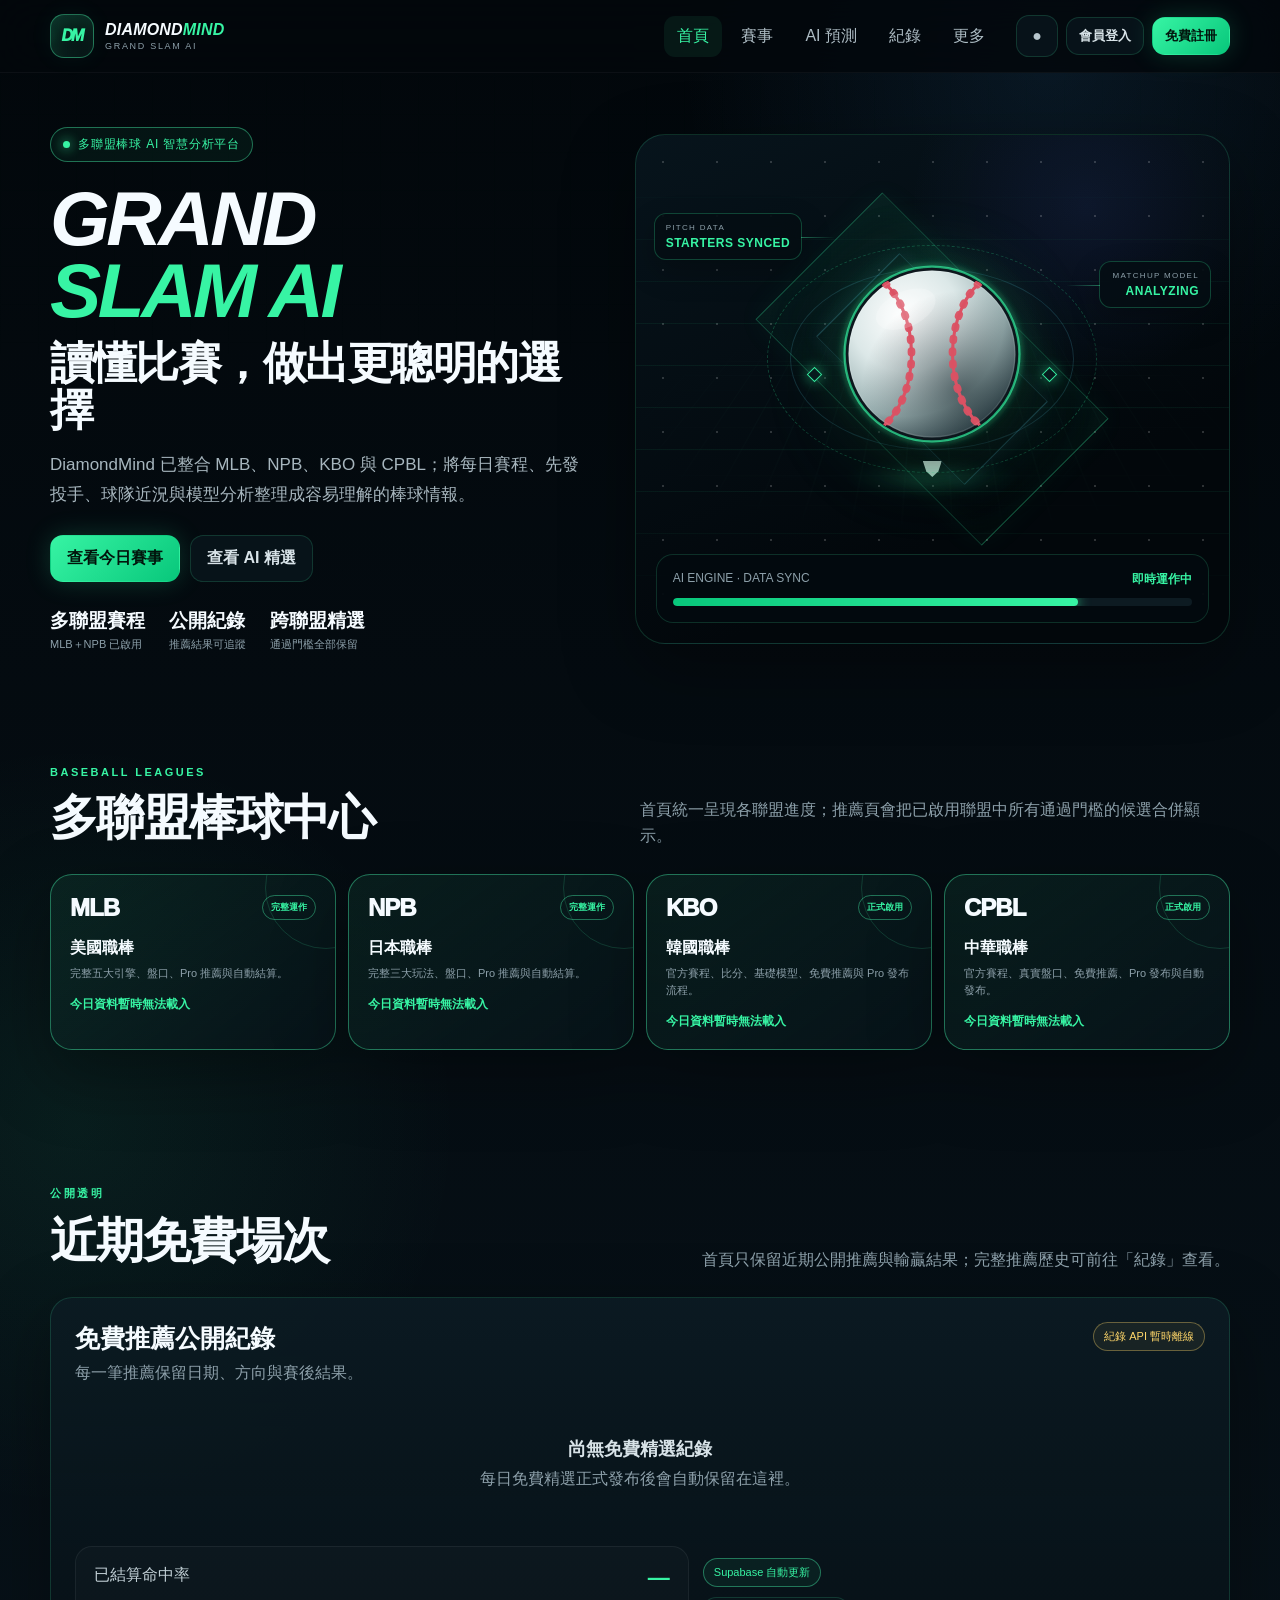
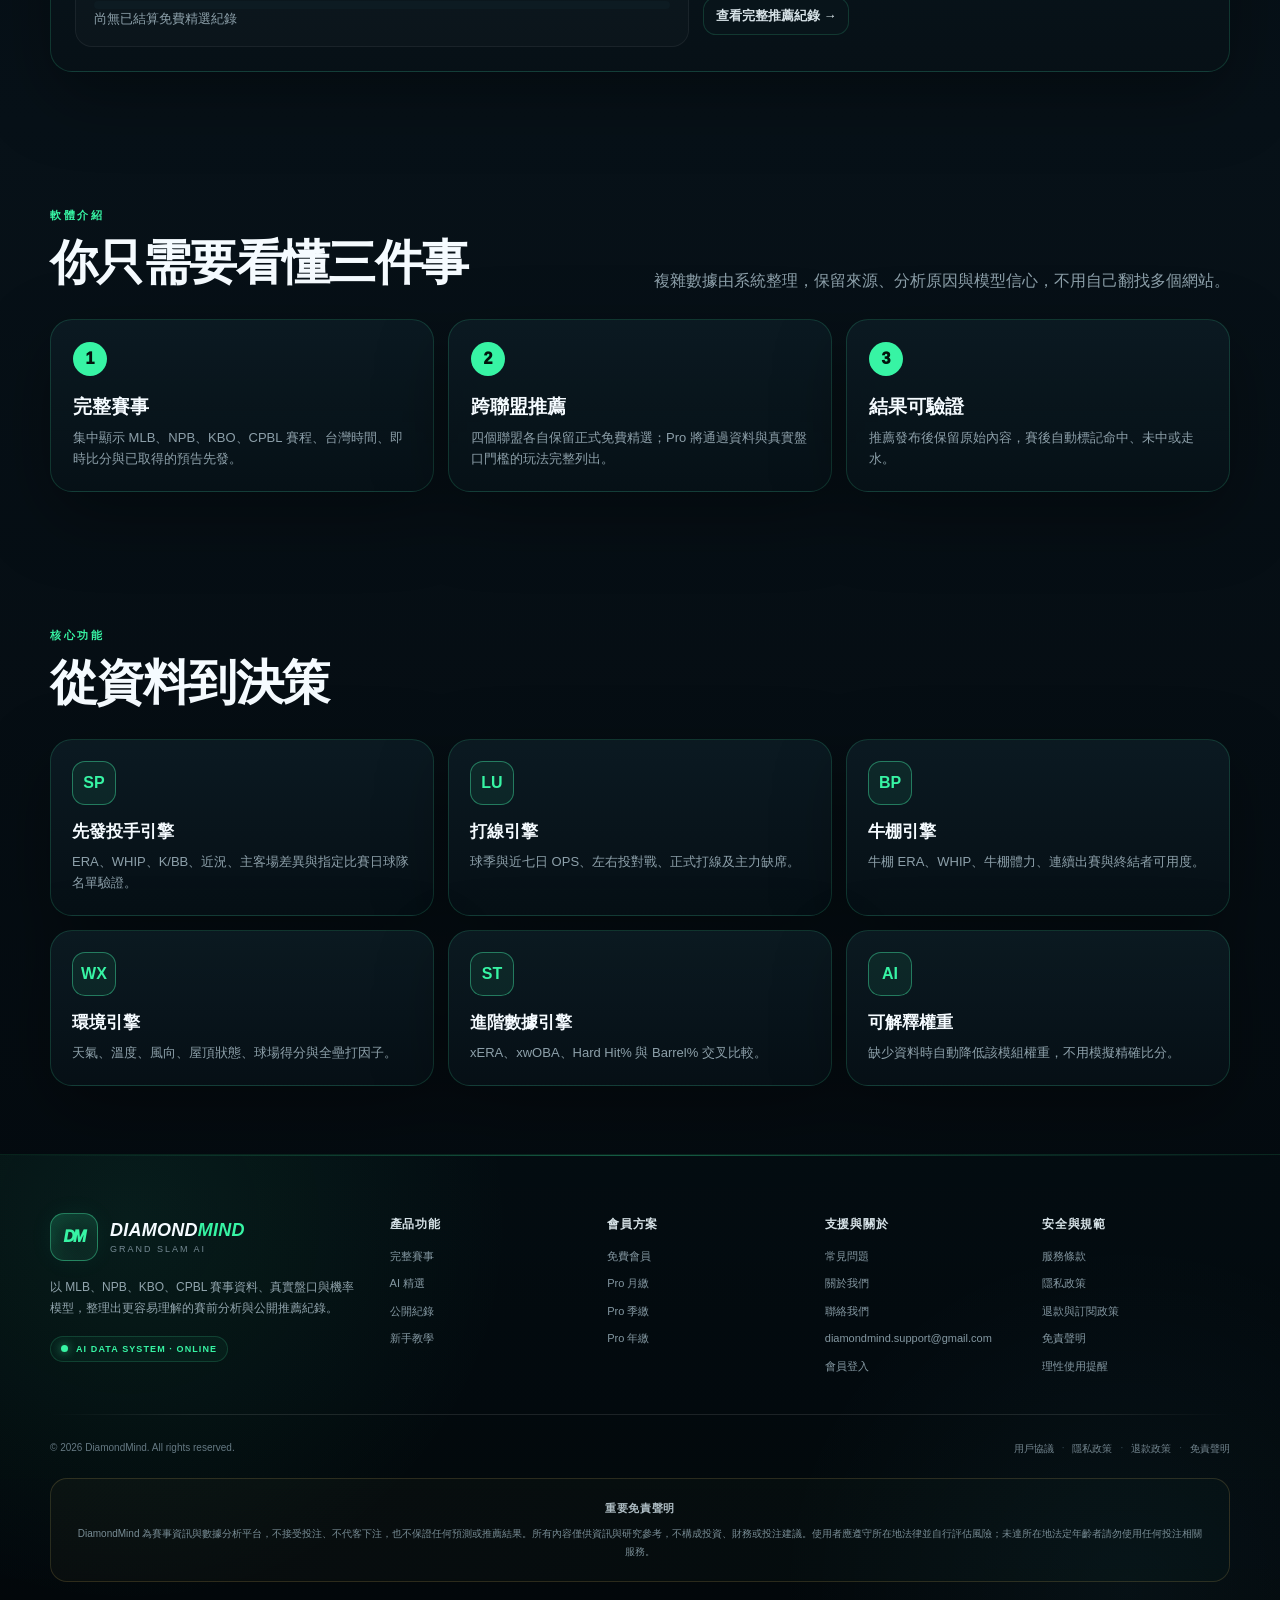
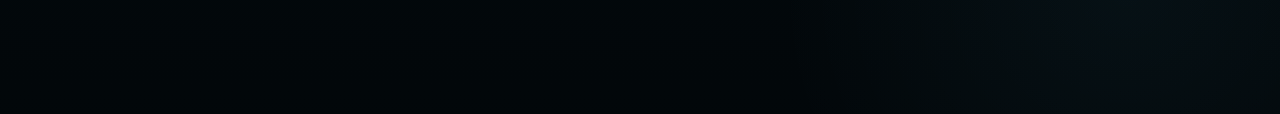
==== commit 427bfc2d: "Add files via upload" ====
--- a/index.html
+++ b/index.html
@@ -1,370 +1,5300 @@
-<!doctype html>
+<!DOCTYPE html>
 <html lang="zh-Hant">
 <head>
+  <!-- DiamondMind Frontend V18.14.3 complete-score display · Backend V20.2.7 -->
+  <meta name="diamondmind-version" content="18.14.3">
+  <meta name="diamondmind-backend-target" content="20.2.7">
+  <meta http-equiv="Cache-Control" content="no-cache, no-store, must-revalidate">
+  <meta http-equiv="Pragma" content="no-cache">
+  <meta http-equiv="Expires" content="0">
   <meta charset="utf-8">
   <meta name="viewport" content="width=device-width,initial-scale=1,viewport-fit=cover">
-  <meta name="theme-color" content="#03090d">
-  <meta name="diamondmind-version" content="21.1.2">
-  <meta http-equiv="Cache-Control" content="no-cache, no-store, must-revalidate">
-  <title>DiamondMind · AI 運動數據分析</title>
-  <meta name="description" content="DiamondMind：MLB、NPB、KBO、CPBL 賽程、AI 推薦、真實盤口與透明戰績。">
-  <style id="diamondmind-bundled-styles">
-:root{
-  color-scheme:dark;
-  --bg:#03090d;--bg2:#061219;--panel:#091820;--panel2:#0c2029;
-  --text:#f2f8fa;--muted:#91a4ad;--green:#45f2a6;--green2:#0fc77f;
-  --cyan:#68dfff;--gold:#ffd66f;--red:#ff7180;--line:rgba(69,242,166,.17);
-  --line2:rgba(69,242,166,.42);--radius:20px;--nav-h:82px;
-  font-family:-apple-system,BlinkMacSystemFont,"Segoe UI","Noto Sans TC","PingFang TC",sans-serif;
-}
-*{box-sizing:border-box}html{scroll-behavior:smooth}body{margin:0;min-height:100vh;background:radial-gradient(circle at 86% 0,rgba(57,163,255,.1),transparent 25rem),radial-gradient(circle at 0 42%,rgba(69,242,166,.07),transparent 28rem),linear-gradient(180deg,#02070a,#071219 52%,#03090d);color:var(--text);overflow-x:hidden}body:before{content:"";position:fixed;inset:0;pointer-events:none;opacity:.22;background-image:linear-gradient(rgba(69,242,166,.035) 1px,transparent 1px),linear-gradient(90deg,rgba(69,242,166,.035) 1px,transparent 1px);background-size:42px 42px;mask-image:linear-gradient(#000,transparent 94%)}button,input,select{font:inherit}button{color:inherit}a{color:inherit;text-decoration:none}[hidden]{display:none!important}.shell{width:min(1120px,calc(100% - 28px));margin:auto}.topbar{position:sticky;top:0;z-index:50;background:rgba(3,9,13,.88);border-bottom:1px solid rgba(255,255,255,.05);backdrop-filter:blur(18px)}.topbar-inner{height:68px;display:flex;align-items:center;gap:12px}.brand{display:flex;align-items:center;gap:11px;min-width:0}.logo{width:42px;height:42px;display:grid;place-items:center;border:1px solid var(--line2);border-radius:14px;background:linear-gradient(145deg,rgba(69,242,166,.15),rgba(255,255,255,.02));color:var(--green);font-style:italic;font-weight:950;box-shadow:0 0 25px rgba(69,242,166,.08)}.brand-copy{min-width:0}.brand-copy b{display:block;white-space:nowrap;font-style:italic;letter-spacing:.4px}.brand-copy small{display:block;margin-top:2px;color:var(--muted);font-size:9px;letter-spacing:1.4px}.status-chip{margin-left:auto;display:inline-flex;align-items:center;gap:7px;padding:8px 11px;border:1px solid var(--line);border-radius:999px;color:var(--muted);font-size:11px;background:rgba(255,255,255,.025)}.status-chip .dot{width:8px;height:8px;border-radius:50%;background:var(--muted)}.status-chip.online{color:var(--green);border-color:var(--line2)}.status-chip.online .dot{background:var(--green);box-shadow:0 0 12px var(--green)}.status-chip.warning{color:var(--gold);border-color:rgba(255,214,111,.3)}.status-chip.warning .dot{background:var(--gold)}.avatar-btn{min-width:42px;width:auto;height:42px;padding:0 10px;white-space:nowrap;border:1px solid var(--line);border-radius:14px;background:rgba(255,255,255,.025);cursor:pointer;font-weight:900}.page{display:none;padding:26px 0 calc(var(--nav-h) + env(safe-area-inset-bottom) + 28px)}.page.active{display:block;animation:enter .25s ease both}@keyframes enter{from{opacity:0;transform:translateY(7px)}to{opacity:1;transform:none}}.hero{padding:28px;border:1px solid var(--line);border-radius:28px;background:radial-gradient(circle at 86% 15%,rgba(69,242,166,.13),transparent 32%),linear-gradient(145deg,rgba(12,31,39,.96),rgba(4,12,17,.96));box-shadow:0 25px 70px rgba(0,0,0,.3)}.eyebrow{display:inline-flex;gap:7px;align-items:center;color:var(--green);font-size:11px;font-weight:900;letter-spacing:2.2px}.hero h1{margin:16px 0 10px;font-size:clamp(38px,7vw,68px);line-height:1;letter-spacing:-2.6px}.hero h1 span{color:var(--green)}.hero p{max-width:720px;margin:0;color:var(--muted);font-size:15px;line-height:1.7}.hero-metrics{display:grid;grid-template-columns:repeat(4,minmax(0,1fr));gap:10px;margin-top:24px}.metric{padding:15px;border:1px solid rgba(255,255,255,.065);border-radius:16px;background:rgba(255,255,255,.025)}.metric small{display:block;color:var(--muted);font-size:10px}.metric b{display:block;margin-top:7px;font-size:22px}.metric b.green{color:var(--green)}.section{margin-top:22px}.section-head{display:flex;align-items:end;justify-content:space-between;gap:14px;margin-bottom:12px}.section-head h2{margin:0;font-size:24px}.section-head p{margin:5px 0 0;color:var(--muted);font-size:12px}.card{border:1px solid var(--line);border-radius:var(--radius);background:linear-gradient(180deg,rgba(12,31,40,.91),rgba(6,17,23,.9));box-shadow:0 18px 48px rgba(0,0,0,.24)}.toolbar{display:grid;grid-template-columns:minmax(0,1fr) auto;gap:12px;padding:14px;margin-bottom:14px}.league-tabs{display:flex;gap:7px;overflow-x:auto;scrollbar-width:none}.league-tabs::-webkit-scrollbar{display:none}.tab,.filter{border:1px solid rgba(255,255,255,.08);border-radius:12px;padding:10px 13px;background:rgba(255,255,255,.02);color:var(--muted);font-weight:800;white-space:nowrap;cursor:pointer}.tab.active,.filter.active{border-color:var(--line2);color:var(--green);background:rgba(69,242,166,.075)}.date-wrap{display:flex;gap:8px}.date-wrap input,.field input,.field select{width:100%;min-height:42px;border:1px solid var(--line);border-radius:12px;padding:9px 11px;background:#07151b;color:var(--text);outline:none}.icon-button,.btn{border:1px solid var(--line);border-radius:12px;background:rgba(255,255,255,.025);cursor:pointer;font-weight:850}.icon-button{width:42px;height:42px}.btn{padding:11px 14px}.btn.primary{border-color:transparent;background:linear-gradient(135deg,var(--green),var(--green2));color:#02140d}.btn.gold{border-color:rgba(255,214,111,.25);color:var(--gold);background:rgba(255,214,111,.045)}.btn:disabled{opacity:.5;cursor:not-allowed}.games{display:grid;gap:11px}.game-card{display:grid;grid-template-columns:86px minmax(0,1fr) auto auto;gap:14px;align-items:center;padding:17px}.game-time b{display:block;font-size:18px}.game-time small{display:block;margin-top:4px;color:var(--muted);font-size:10px}.teams{display:grid;gap:9px}.team{display:grid;grid-template-columns:52px minmax(0,1fr) auto;align-items:center;gap:8px}.team strong{color:var(--green)}.team span{overflow:hidden;text-overflow:ellipsis;white-space:nowrap}.team em{font-style:normal;font-size:20px;font-weight:950}.status{padding:7px 10px;border-radius:999px;background:rgba(255,255,255,.04);color:var(--muted);font-size:10px;white-space:nowrap}.status.final{color:var(--green);background:rgba(69,242,166,.075)}.status.live{color:var(--red);background:rgba(255,113,128,.075)}.quality-line{display:flex;flex-wrap:wrap;gap:8px;margin:0 0 13px;color:var(--muted);font-size:11px}.quality-line span{padding:6px 9px;border:1px solid rgba(255,255,255,.06);border-radius:999px;background:rgba(255,255,255,.02)}.quality-line .pass{color:var(--green);border-color:var(--line)}.quality-line .warn{color:var(--gold);border-color:rgba(255,214,111,.25)}.pick-grid{display:grid;grid-template-columns:1.15fr .85fr;gap:14px}.pick-card{position:relative;overflow:hidden;padding:21px}.pick-card:after{content:"AI";position:absolute;right:-10px;bottom:-30px;font-size:130px;font-weight:950;color:rgba(69,242,166,.035)}.pick-head{display:flex;align-items:flex-start;justify-content:space-between;gap:12px;position:relative;z-index:1}.pick-head small{color:var(--green);font-weight:900;letter-spacing:1.5px}.badge{padding:6px 9px;border:1px solid var(--line2);border-radius:999px;color:var(--green);font-size:10px;white-space:nowrap}.pick-title{position:relative;z-index:1;margin:24px 0 6px;font-size:30px}.pick-matchup{position:relative;z-index:1;color:var(--muted)}.pick-core{position:relative;z-index:1;display:grid;grid-template-columns:repeat(3,1fr);gap:9px;margin-top:19px}.pick-core div{padding:12px;border:1px solid rgba(255,255,255,.06);border-radius:14px;background:rgba(255,255,255,.025)}.pick-core small{display:block;color:var(--muted);font-size:9px}.pick-core b{display:block;margin-top:5px;font-size:17px}.pick-core b.green{color:var(--green)}.integrity{position:relative;z-index:1;margin-top:14px;padding:12px;border:1px solid rgba(255,255,255,.06);border-radius:14px;color:var(--muted);font-size:11px;line-height:1.55}.integrity.pass{border-color:var(--line);color:#bbd8ca}.side-stack{display:grid;gap:12px}.info-card{padding:18px}.info-card h3{margin:0 0 11px}.info-list{display:grid;gap:9px}.info-row{display:flex;justify-content:space-between;gap:12px;padding-top:9px;border-top:1px solid rgba(255,255,255,.055);font-size:12px}.info-row span{color:var(--muted)}.pro-section{margin-top:14px}.pro-groups{display:grid;grid-template-columns:repeat(3,minmax(0,1fr));gap:10px}.pro-card{padding:15px}.pro-card small{color:var(--gold);font-size:9px;font-weight:900;letter-spacing:1px}.pro-card b{display:block;margin:9px 0 5px}.pro-card p{margin:0;color:var(--muted);font-size:10px;line-height:1.45}.records-grid{display:grid;grid-template-columns:repeat(4,1fr);gap:10px;margin-bottom:14px}.record-list{display:grid}.record{display:grid;grid-template-columns:88px 70px minmax(0,1fr) auto;gap:10px;align-items:center;padding:15px 17px;border-bottom:1px solid rgba(255,255,255,.055)}.record:last-child{border-bottom:0}.record small{color:var(--muted)}.record-market{color:var(--gold);font-size:10px;font-weight:900}.record-main{min-width:0}.record-main b{display:block;overflow:hidden;text-overflow:ellipsis;white-space:nowrap}.record-main span{display:block;margin-top:4px;color:var(--muted);font-size:10px}.result{font-weight:950}.result.won{color:var(--green)}.result.lost{color:var(--red)}.result.push,.result.void{color:var(--gold)}.empty{padding:34px 18px;text-align:center;color:var(--muted)}.empty b{display:block;margin-bottom:7px;color:var(--text)}.account-grid{display:grid;grid-template-columns:1fr 1fr;gap:14px}.account-card{padding:20px}.account-card h2{margin:0 0 8px}.account-card p{margin:0;color:var(--muted);line-height:1.6;font-size:12px}.fields{display:grid;gap:10px;margin-top:16px}.field{display:grid;gap:6px;color:var(--muted);font-size:11px}.actions{display:flex;gap:8px;flex-wrap:wrap;margin-top:14px}.plan-grid{display:grid;grid-template-columns:repeat(3,1fr);gap:9px;margin-top:14px}.plan{padding:14px;border:1px solid rgba(255,255,255,.06);border-radius:15px;background:rgba(255,255,255,.02)}.plan b{display:block}.plan strong{display:block;margin-top:8px;color:var(--green);font-size:20px}.model-status{display:grid;gap:10px;margin-top:14px}.model-scope{display:flex;justify-content:space-between;gap:10px;padding:10px 0;border-top:1px solid rgba(255,255,255,.055);font-size:11px}.model-scope span{color:var(--muted)}.bottom-nav{position:fixed;left:50%;bottom:max(8px,env(safe-area-inset-bottom));z-index:60;width:min(680px,calc(100% - 24px));height:var(--nav-h);transform:translateX(-50%);display:grid;grid-template-columns:repeat(5,1fr);padding:8px;border:1px solid var(--line2);border-radius:25px;background:rgba(3,13,18,.93);backdrop-filter:blur(20px);box-shadow:0 18px 55px rgba(0,0,0,.4)}.nav-btn{border:0;border-radius:18px;background:transparent;color:var(--muted);cursor:pointer;display:grid;place-items:center;gap:2px;font-size:10px}.nav-btn i{font-style:normal;font-size:22px}.nav-btn.active{color:var(--green);background:rgba(69,242,166,.09)}.toast{position:fixed;left:50%;bottom:calc(var(--nav-h) + env(safe-area-inset-bottom) + 20px);z-index:80;transform:translate(-50%,20px);opacity:0;pointer-events:none;padding:11px 14px;border:1px solid var(--line2);border-radius:13px;background:#08171e;color:var(--text);font-size:12px;transition:.22s}.toast.show{opacity:1;transform:translate(-50%,0)}.skeleton{min-height:100px;position:relative;overflow:hidden}.skeleton:before{content:"";position:absolute;inset:0;background:linear-gradient(100deg,transparent,rgba(255,255,255,.05),transparent);animation:shimmer 1.3s linear infinite}@keyframes shimmer{from{transform:translateX(-100%)}to{transform:translateX(100%)}}.note{padding:13px;border:1px solid rgba(255,214,111,.22);border-radius:14px;color:#d7ca9d;background:rgba(255,214,111,.035);font-size:11px;line-height:1.55}.admin-link{display:inline-flex;margin-top:14px;color:var(--gold);font-weight:900}
-@media(max-width:820px){.hero-metrics{grid-template-columns:repeat(2,1fr)}.pick-grid,.account-grid{grid-template-columns:1fr}.pro-groups{grid-template-columns:1fr}.records-grid{grid-template-columns:repeat(2,1fr)}.toolbar{grid-template-columns:1fr}.date-wrap{width:100%}.record{grid-template-columns:74px 58px minmax(0,1fr) auto}.brand-copy small{display:none}}
-@media(max-width:520px){:root{--nav-h:74px}.shell{width:min(100% - 20px,1120px)}.topbar-inner{height:62px}.logo{width:39px;height:39px}.brand-copy b{font-size:14px}.status-chip{padding:7px 9px;font-size:9px}.avatar-btn{width:39px;height:39px}.page{padding-top:18px}.hero{padding:22px;border-radius:23px}.hero h1{font-size:40px}.hero-metrics{gap:8px}.metric{padding:13px}.metric b{font-size:20px}.section-head{align-items:flex-start;flex-direction:column}.game-card{grid-template-columns:72px minmax(0,1fr);padding:15px}.game-card>.status{grid-column:1/-1;justify-self:start}.pick-core{grid-template-columns:1fr 1fr}.pick-core div:last-child{grid-column:1/-1}.record{grid-template-columns:64px minmax(0,1fr) auto}.record-market{display:none}.plan-grid{grid-template-columns:1fr}.bottom-nav{width:calc(100% - 18px);bottom:max(5px,env(safe-area-inset-bottom));border-radius:22px}.nav-btn i{font-size:20px}}
-
-/* V21 member announcements and game detail */
-.announcement-list{display:grid;gap:10px}.announcement{padding:17px 18px}.announcement-head{display:flex;align-items:flex-start;justify-content:space-between;gap:12px}.announcement h3{margin:0;font-size:17px}.announcement p{margin:8px 0 0;color:var(--muted);font-size:12px;line-height:1.62;white-space:pre-line}.announcement .severity{padding:5px 8px;border:1px solid var(--line);border-radius:999px;color:var(--green);font-size:9px;white-space:nowrap}.announcement.important{border-color:rgba(255,214,111,.28)}.announcement.important .severity{color:var(--gold);border-color:rgba(255,214,111,.3)}.announcement.emergency{border-color:rgba(255,113,128,.3)}.announcement.emergency .severity{color:var(--red);border-color:rgba(255,113,128,.3)}
-.game-card{width:100%;text-align:left;cursor:pointer}.game-card:hover,.game-card:focus-visible{border-color:var(--line2);transform:translateY(-1px);outline:none}.game-card:after{content:"›";color:var(--green);font-size:23px;margin-left:2px}.game-dialog{width:min(720px,calc(100% - 24px));max-height:min(84vh,820px);padding:0;border:1px solid var(--line2);border-radius:24px;background:#061219;color:var(--text);box-shadow:0 30px 90px rgba(0,0,0,.65);overflow:auto}.game-dialog::backdrop{background:rgba(0,0,0,.72);backdrop-filter:blur(5px)}.dialog-shell{padding:20px}.dialog-head{display:flex;align-items:flex-start;justify-content:space-between;gap:14px;margin-bottom:14px}.dialog-head small{color:var(--green);font-weight:900;letter-spacing:1.5px}.dialog-head h2{margin:5px 0 0}.detail-score{display:grid;grid-template-columns:1fr auto;gap:10px;padding:15px 0;border-top:1px solid rgba(255,255,255,.06)}.detail-score:first-child{border-top:0}.detail-score b{font-size:16px}.detail-score strong{font-size:24px}.detail-grid{display:grid;grid-template-columns:repeat(2,minmax(0,1fr));gap:9px;margin-top:12px}.detail-item{padding:13px;border:1px solid rgba(255,255,255,.06);border-radius:14px;background:rgba(255,255,255,.02)}.detail-item small{display:block;color:var(--muted);font-size:9px}.detail-item b{display:block;margin-top:5px;font-size:13px}.detail-analysis{margin-top:13px;padding:15px;border:1px solid var(--line);border-radius:15px;color:#c6d5db;font-size:12px;line-height:1.65;background:rgba(69,242,166,.035)}
-@media(max-width:620px){.detail-grid{grid-template-columns:1fr}.game-card{grid-template-columns:74px minmax(0,1fr) auto auto}.game-dialog{max-height:88vh}.dialog-shell{padding:16px}}
-
-/* V21.1 conservative EV recommendation presentation */
-.value-strip{display:flex;align-items:center;justify-content:space-between;gap:10px;flex-wrap:wrap;margin:14px 0 4px;padding:10px 12px;border:1px solid var(--line);border-radius:13px;background:rgba(255,255,255,.02);color:var(--muted);font-size:12px;font-weight:800}
-.value-badge{display:inline-flex;align-items:center;gap:5px;padding:5px 8px;border:1px solid var(--line);border-radius:999px;font-size:9px;font-weight:950;letter-spacing:.06em;white-space:nowrap}
-.value-badge.positive{border-color:rgba(55,244,164,.35);color:var(--green);background:rgba(55,244,164,.065)}
-.value-badge.negative{border-color:rgba(255,115,130,.3);color:var(--red);background:rgba(255,115,130,.055)}
-.red{color:var(--red)!important}
-.pro-value-head{display:flex;align-items:center;justify-content:space-between;gap:8px;margin-bottom:11px}
-.pro-value-head small{margin:0!important}
-@media(max-width:520px){.value-strip{align-items:flex-start}.pick-core{grid-template-columns:repeat(2,minmax(0,1fr))}.pro-value-head{align-items:flex-start;flex-direction:column}}
-
-</style>
+  <meta name="theme-color" content="#03080c">
+  <meta name="apple-mobile-web-app-capable" content="yes">
+  <meta name="apple-mobile-web-app-status-bar-style" content="black-translucent">
+  <meta name="apple-mobile-web-app-title" content="DiamondMind">
+  <meta name="mobile-web-app-capable" content="yes">
+  <link rel="apple-touch-icon" sizes="180x180" href="apple-touch-icon.png">
+  <link rel="icon" type="image/png" sizes="32x32" href="favicon-32.png">
+  <link rel="manifest" href="manifest.webmanifest">
+  <meta name="description" content="DiamondMind Grand Slam AI：MLB、NPB、KBO、CPBL 四聯盟賽事、即時比分、AI 分析、跨聯盟推薦與公開紀錄。">
+  <title>DiamondMind · Grand Slam AI</title>
+  <style>
+    :root{
+      --bg:#03080c;
+      --bg-soft:#071118;
+      --panel:#0a161d;
+      --panel-2:#0d1c24;
+      --green:#37f4a4;
+      --green-2:#08c77b;
+      --cyan:#66dcff;
+      --white:#f5fbff;
+      --text:#d8e3e8;
+      --muted:#8da0aa;
+      --line:rgba(71,244,171,.16);
+      --line-strong:rgba(71,244,171,.42);
+      --red:#ff7382;
+      --gold:#ffd76a;
+      --shadow:0 24px 70px rgba(0,0,0,.34);
+      --radius:22px;
+      color-scheme:dark;
+    }
+
+    *{box-sizing:border-box}
+    html{scroll-behavior:smooth}
+    body{
+      margin:0;
+      min-height:100vh;
+      color:var(--white);
+      font-family:-apple-system,BlinkMacSystemFont,"Segoe UI","Noto Sans TC","PingFang TC",Arial,sans-serif;
+      background:
+        radial-gradient(circle at 82% 2%,rgba(72,171,255,.1),transparent 23rem),
+        radial-gradient(circle at 6% 34%,rgba(55,244,164,.07),transparent 24rem),
+        linear-gradient(180deg,#02070b 0%,#071118 52%,#03080c 100%);
+      overflow-x:hidden;
+    }
+    body::before{
+      content:"";
+      position:fixed;
+      inset:0;
+      pointer-events:none;
+      opacity:.22;
+      background-image:
+        linear-gradient(rgba(55,244,164,.03) 1px,transparent 1px),
+        linear-gradient(90deg,rgba(55,244,164,.03) 1px,transparent 1px);
+      background-size:38px 38px;
+      mask-image:linear-gradient(to bottom,#000,transparent 90%);
+    }
+    button,input,select{font:inherit}
+    button{color:inherit}
+    a{color:inherit;text-decoration:none}
+    [hidden]{display:none!important}
+    .sr-only{position:absolute;width:1px;height:1px;padding:0;margin:-1px;overflow:hidden;clip:rect(0,0,0,0);white-space:nowrap;border:0}
+
+    .wrap{width:min(1180px,calc(100% - 32px));margin-inline:auto}
+    .topbar{
+      position:sticky;
+      top:0;
+      z-index:80;
+      border-bottom:1px solid rgba(255,255,255,.04);
+      background:rgba(3,8,12,.86);
+      backdrop-filter:blur(20px);
+    }
+    .topbar-inner{height:72px;display:flex;align-items:center;gap:18px}
+    .brand{display:flex;align-items:center;gap:11px;min-width:max-content}
+    .logo{
+      width:44px;
+      height:44px;
+      display:grid;
+      place-items:center;
+      position:relative;
+      overflow:hidden;
+      border:1px solid var(--line-strong);
+      border-radius:14px;
+      color:var(--green);
+      font-weight:950;
+      font-style:italic;
+      letter-spacing:-2px;
+      background:linear-gradient(145deg,rgba(55,244,164,.17),rgba(255,255,255,.02));
+      box-shadow:inset 0 0 20px rgba(55,244,164,.08),0 0 24px rgba(55,244,164,.06);
+    }
+    .logo::after{content:"";position:absolute;left:-100%;top:50%;width:100%;height:1px;background:var(--green);box-shadow:0 0 12px var(--green);animation:scan 3.4s linear infinite}
+    @keyframes scan{to{left:100%}}
+    .brand-copy strong{display:block;font-size:16px;font-style:italic;letter-spacing:.2px}
+    .brand-copy strong span{color:var(--green)}
+    .brand-copy small{display:block;margin-top:2px;color:var(--muted);font-size:9px;letter-spacing:1.7px}
+    .desktop-nav{display:flex;align-items:center;gap:6px;margin-left:auto}
+    .nav-link{
+      border:0;
+      border-radius:11px;
+      padding:10px 13px;
+      color:#aebdc5;
+      background:transparent;
+      cursor:pointer;
+      transition:.2s;
+    }
+    .nav-link:hover,.nav-link.active{color:var(--green);background:rgba(55,244,164,.07)}
+    .top-actions{display:flex;align-items:center;gap:8px}
+    .auth-member-chip{max-width:150px;display:flex;align-items:center;gap:7px;overflow:hidden}
+    .auth-member-chip span:last-child{overflow:hidden;text-overflow:ellipsis;white-space:nowrap}
+    .auth-member-dot{width:8px;height:8px;flex:0 0 8px;border-radius:50%;background:var(--green);box-shadow:0 0 10px rgba(55,244,164,.7)}
+    .icon-btn,.btn{
+      border:1px solid var(--line);
+      border-radius:13px;
+      background:rgba(10,22,29,.78);
+      cursor:pointer;
+      transition:.2s;
+    }
+    .icon-btn{width:42px;height:42px;display:grid;place-items:center;color:#b7c6cd}
+    .btn{padding:12px 16px;font-weight:800}
+    .btn:hover,.icon-btn:hover{transform:translateY(-1px);border-color:var(--line-strong)}
+    .btn:disabled,.icon-btn:disabled{cursor:not-allowed;opacity:.58;transform:none}
+    .btn.primary{border-color:transparent;color:#02140c;background:linear-gradient(135deg,var(--green),var(--green-2));box-shadow:0 0 26px rgba(55,244,164,.18)}
+    .btn.ghost{color:var(--text)}
+    .btn.small{padding:9px 12px;font-size:13px}
+    #refreshGames{align-self:center;display:grid;place-items:center;width:38px;height:38px;min-height:38px;padding:0;border-radius:11px;font-size:19px;line-height:1;white-space:nowrap}
+
+    main{min-height:calc(100vh - 72px)}
+    .page{display:none;animation:pageIn .32s ease both}
+    .page.active{display:block}
+    @keyframes pageIn{from{opacity:0;transform:translateY(8px)}to{opacity:1;transform:none}}
+    .page-space{padding:42px 0 112px}
+
+    .hero{
+      min-height:610px;
+      display:grid;
+      grid-template-columns:minmax(0,.95fr) minmax(380px,1.05fr);
+      align-items:center;
+      gap:46px;
+      padding:54px 0 46px;
+    }
+    .eyebrow,.status-pill,.micro-pill{
+      display:inline-flex;
+      align-items:center;
+      gap:8px;
+      border:1px solid var(--line-strong);
+      border-radius:999px;
+      background:rgba(55,244,164,.055);
+      color:var(--green);
+    }
+    .status-pill.padded{padding:8px 12px}
+    .status-pill.compact{padding:8px 11px}
+    .eyebrow{padding:8px 12px;font-size:12px;letter-spacing:.8px}
+    .pulse{width:7px;height:7px;border-radius:50%;background:var(--green);box-shadow:0 0 12px var(--green);animation:pulse 1.5s ease-in-out infinite}
+    @keyframes pulse{50%{opacity:.35;transform:scale(.7)}}
+    .hero h1{margin:20px 0 14px;font-size:clamp(46px,6vw,82px);line-height:.94;letter-spacing:-3.5px;font-style:italic}
+    .hero h1 span{color:var(--green)}
+    .hero h2{margin:0 0 16px;font-size:clamp(27px,3.4vw,46px);line-height:1.08;letter-spacing:-1.5px}
+    .hero-copy>p{max-width:620px;margin:0;color:#a7b6be;font-size:17px;line-height:1.75}
+    .hero-actions{display:flex;flex-wrap:wrap;gap:10px;margin:25px 0}
+    .trust-row{display:flex;gap:24px;flex-wrap:wrap;margin-top:26px}
+    .trust-row b{display:block;color:var(--white);font-size:19px}
+    .trust-row span{display:block;margin-top:3px;color:var(--muted);font-size:11px}
+
+    .engine-visual{
+      min-height:510px;
+      position:relative;
+      overflow:hidden;
+      border:1px solid var(--line);
+      border-radius:30px;
+      background:
+        radial-gradient(circle at 50% 42%,rgba(55,244,164,.13),transparent 27%),
+        radial-gradient(circle at 76% 14%,rgba(83,105,255,.1),transparent 28%),
+        linear-gradient(155deg,#07141c,#02070b 70%);
+      box-shadow:var(--shadow);
+    }
+    .engine-visual::before{
+      content:"";
+      position:absolute;
+      inset:0;
+      opacity:.24;
+      background-image:radial-gradient(circle,rgba(255,255,255,.72) 0 1px,transparent 1.5px);
+      background-size:54px 54px;
+      animation:stars 20s linear infinite;
+    }
+    .engine-visual::after{
+      content:"";
+      position:absolute;
+      inset:0;
+      pointer-events:none;
+      background:linear-gradient(180deg,transparent 0 48%,rgba(55,244,164,.08) 49%,transparent 50% 100%);
+      background-size:100% 42px;
+      mask-image:linear-gradient(to bottom,transparent 4%,#000 35%,#000 72%,transparent 92%);
+      animation:dataScan 5s linear infinite;
+    }
+    @keyframes stars{to{background-position:90px 55px}}
+    @keyframes dataScan{to{background-position:0 84px}}
+    .visual-grid{
+      position:absolute;
+      inset:32px 22px 96px;
+      z-index:1;
+      opacity:.28;
+      background-image:
+        linear-gradient(rgba(55,244,164,.08) 1px,transparent 1px),
+        linear-gradient(90deg,rgba(55,244,164,.08) 1px,transparent 1px);
+      background-size:36px 36px;
+      mask-image:radial-gradient(ellipse at center,#000 0 40%,transparent 74%);
+      transform:perspective(500px) rotateX(56deg) scale(1.12);
+      transform-origin:center 72%;
+    }
+    .field-diamond{
+      position:absolute;
+      z-index:2;
+      width:320px;
+      aspect-ratio:1;
+      left:50%;
+      top:46%;
+      border:1px solid rgba(55,244,164,.34);
+      background:linear-gradient(135deg,rgba(55,244,164,.055),rgba(55,244,164,.005));
+      box-shadow:inset 0 0 48px rgba(55,244,164,.04),0 0 38px rgba(55,244,164,.05);
+      transform:translate(-50%,-50%) rotate(45deg) scaleY(.56);
+      animation:fieldPulse 4s ease-in-out infinite;
+    }
+    .field-diamond::before{
+      content:"";
+      position:absolute;
+      inset:17%;
+      border:1px solid rgba(102,220,255,.24);
+      box-shadow:0 0 28px rgba(102,220,255,.08);
+    }
+    .field-diamond::after{
+      content:"";
+      position:absolute;
+      inset:42%;
+      border:1px solid rgba(55,244,164,.5);
+      background:rgba(55,244,164,.08);
+      box-shadow:0 0 22px rgba(55,244,164,.18);
+    }
+    @keyframes fieldPulse{50%{opacity:.62;filter:drop-shadow(0 0 10px rgba(55,244,164,.2))}}
+    .base-marker{
+      position:absolute;
+      z-index:3;
+      width:11px;
+      height:11px;
+      border:1px solid var(--green);
+      background:#07151b;
+      box-shadow:0 0 13px rgba(55,244,164,.65);
+      transform:rotate(45deg);
+    }
+    .base-marker.first{left:calc(50% + 112px);top:46%}
+    .base-marker.second{left:calc(50% - 5px);top:calc(46% - 91px)}
+    .base-marker.third{left:calc(50% - 123px);top:46%}
+    .home-plate{
+      position:absolute;
+      z-index:3;
+      left:50%;
+      top:calc(46% + 92px);
+      width:19px;
+      height:16px;
+      background:rgba(224,247,238,.9);
+      clip-path:polygon(0 0,100% 0,82% 64%,50% 100%,18% 64%);
+      transform:translateX(-50%);
+      filter:drop-shadow(0 0 8px rgba(55,244,164,.55));
+    }
+    .radar-ring{
+      position:absolute;
+      z-index:3;
+      left:50%;
+      top:44%;
+      width:330px;
+      height:228px;
+      border:1px dashed rgba(55,244,164,.24);
+      border-radius:50%;
+      transform:translate(-50%,-50%);
+      animation:radarRotate 15s linear infinite;
+    }
+    .radar-ring::before{content:"";position:absolute;inset:22px;border:1px solid rgba(102,220,255,.16);border-radius:50%}
+    @keyframes radarRotate{to{transform:translate(-50%,-50%) rotate(360deg)}}
+    .ball-wrap{
+      position:absolute;
+      z-index:5;
+      left:50%;
+      top:43%;
+      width:232px;
+      transform:translate(-50%,-50%);
+      filter:drop-shadow(0 25px 26px rgba(0,0,0,.48)) drop-shadow(0 0 32px rgba(55,244,164,.17));
+      animation:ballFloat 4s ease-in-out infinite;
+    }
+    @keyframes ballFloat{50%{transform:translate(-50%,calc(-50% - 10px)) rotate(2deg)}}
+    .hero-baseball{display:block;width:100%;height:auto}
+    .ball-core{animation:ballTurn 7s ease-in-out infinite alternate;transform-origin:150px 150px}
+    @keyframes ballTurn{to{transform:rotate(7deg)}}
+    .ball-shadow{
+      position:absolute;
+      z-index:4;
+      left:50%;
+      top:calc(43% + 108px);
+      width:180px;
+      height:32px;
+      border-radius:50%;
+      background:radial-gradient(ellipse,rgba(55,244,164,.28),rgba(55,244,164,.06) 45%,transparent 72%);
+      transform:translateX(-50%);
+      filter:blur(7px);
+      animation:shadowPulse 4s ease-in-out infinite;
+    }
+    @keyframes shadowPulse{50%{width:150px;opacity:.62}}
+    .metric-chip{
+      position:absolute;
+      z-index:6;
+      min-width:112px;
+      padding:9px 11px;
+      border:1px solid rgba(55,244,164,.24);
+      border-radius:12px;
+      background:rgba(4,13,18,.78);
+      box-shadow:0 12px 30px rgba(0,0,0,.24);
+      backdrop-filter:blur(10px);
+    }
+    .metric-chip.left{left:18px;top:78px}
+    .metric-chip.right{right:18px;top:126px;text-align:right}
+    .metric-chip small{display:block;color:var(--muted);font-size:8px;letter-spacing:1.3px}
+    .metric-chip b{display:block;margin-top:4px;color:var(--green);font-size:12px;letter-spacing:.5px}
+    .metric-chip::after{content:"";position:absolute;top:50%;width:34px;height:1px;background:linear-gradient(90deg,var(--line-strong),transparent)}
+    .metric-chip.left::after{left:100%}
+    .metric-chip.right::after{right:100%;transform:rotate(180deg)}
+    .engine-card{position:absolute;left:20px;right:20px;bottom:20px;z-index:8;padding:16px;border:1px solid var(--line);border-radius:17px;background:rgba(3,10,15,.8);backdrop-filter:blur(12px)}
+    .engine-card-head{display:flex;justify-content:space-between;gap:12px;color:var(--muted);font-size:12px}
+    .engine-card-head b{color:var(--green)}
+    .progress{height:8px;margin-top:10px;overflow:hidden;border-radius:999px;background:#0d1b22}
+    .progress i{display:block;height:100%;width:78%;border-radius:inherit;background:linear-gradient(90deg,var(--green-2),var(--green));box-shadow:0 0 13px var(--green);animation:progress 2.3s ease-in-out infinite alternate}
+    #homeRateBar{width:0}
+    @keyframes progress{to{width:96%}}
+
+    .section{padding:68px 0}
+    .section-head{display:flex;justify-content:space-between;align-items:end;gap:24px;margin-bottom:24px}
+    .kicker{margin-bottom:8px;color:var(--green);font-size:11px;font-weight:900;letter-spacing:2.5px;text-transform:uppercase}
+    .section-head h2,.page-head h1{margin:0;letter-spacing:-1.6px}
+    .section-head h2{font-size:clamp(30px,4vw,48px)}
+    .section-head p,.page-head p{max-width:590px;margin:0;color:var(--muted);line-height:1.65}
+    .page-head{display:flex;align-items:end;justify-content:space-between;gap:20px;margin-bottom:24px}
+    .page-head h1{font-size:clamp(34px,5vw,56px)}
+    .page-head p{margin-top:8px}
+    .card{
+      border:1px solid var(--line);
+      border-radius:var(--radius);
+      background:linear-gradient(180deg,rgba(12,27,35,.9),rgba(7,17,23,.84));
+      box-shadow:var(--shadow);
+    }
+    .home-league-grid{display:grid;grid-template-columns:repeat(4,minmax(0,1fr));gap:12px}
+    .home-league-card{position:relative;overflow:hidden;padding:19px;min-height:164px}
+    .home-league-card::after{content:"";position:absolute;width:120px;height:120px;right:-52px;top:-48px;border:1px solid var(--line);border-radius:50%}
+    .home-league-card.active{border-color:var(--line-strong);background:linear-gradient(145deg,rgba(55,244,164,.075),rgba(7,19,25,.96))}
+    .home-league-card.planned{opacity:.72}
+    .home-league-top{display:flex;align-items:center;justify-content:space-between;gap:10px}
+    .home-league-code{font-size:24px;font-weight:950;letter-spacing:-1px}.home-league-state{padding:5px 8px;border:1px solid var(--line);border-radius:999px;color:var(--muted);font-size:9px;font-weight:900}.home-league-card.active .home-league-state{color:var(--green);border-color:var(--line-strong)}
+    .home-league-card h3{margin:16px 0 6px;font-size:16px}.home-league-card p{margin:0;color:var(--muted);font-size:11px;line-height:1.55}.home-league-count{display:block;margin-top:14px;color:var(--green);font-size:12px;font-weight:900}
+    .feature-grid{display:grid;grid-template-columns:repeat(3,1fr);gap:14px}
+    .feature-card{padding:21px}
+    .feature-icon{width:44px;height:44px;display:grid;place-items:center;margin-bottom:15px;border:1px solid var(--line-strong);border-radius:13px;color:var(--green);font-weight:900;background:rgba(55,244,164,.07)}
+    .feature-card h3{margin:0 0 9px;font-size:17px}
+    .feature-card p{margin:0;color:var(--muted);font-size:13px;line-height:1.6}
+
+    .free-record-card{overflow:hidden}
+    .record-card-head{display:flex;align-items:flex-start;justify-content:space-between;gap:20px;padding:24px 24px 17px}
+    .record-card-head h3{margin:0 0 6px;font-size:25px}
+    .record-card-head p{margin:0;color:var(--muted);line-height:1.55}
+    .micro-pill{padding:6px 10px;font-size:11px;white-space:nowrap}
+    .demo-pill{border-color:rgba(255,215,106,.35);background:rgba(255,215,106,.06);color:var(--gold)}
+    .pick-list{display:grid;gap:10px;padding:0 24px 22px}
+    .pick-row{
+      display:grid;
+      grid-template-columns:minmax(0,1fr) auto;
+      align-items:center;
+      gap:12px;
+      padding:15px 16px;
+      border:1px solid rgba(255,255,255,.065);
+      border-radius:16px;
+      background:rgba(255,255,255,.025);
+    }
+    .pick-main{min-width:0}
+    .pick-main b{display:block;overflow:hidden;text-overflow:ellipsis;white-space:nowrap;font-size:15px}
+    .pick-main small{display:block;margin-top:6px;color:var(--muted)}
+    .result{min-width:44px;text-align:center;font-size:13px;font-weight:900}
+    .result.win{color:var(--green)}
+    .result.loss{color:var(--red)}
+    .result.pending{color:var(--gold)}
+    .result.push,.result.void{color:var(--muted)}
+    .record-summary{display:grid;grid-template-columns:1.1fr .9fr;gap:14px;padding:0 24px 24px}
+    .summary-panel{padding:18px;border:1px solid rgba(255,255,255,.06);border-radius:17px;background:rgba(255,255,255,.02)}
+    .summary-panel-head{display:flex;justify-content:space-between;gap:12px;margin-bottom:9px;color:#c2d0d6}
+    .summary-panel-head b{color:var(--green);font-size:22px}
+    .summary-panel small{color:var(--muted)}
+    .record-actions{display:flex;flex-direction:column;justify-content:center;align-items:flex-start;gap:10px}
+
+    .how-grid{display:grid;grid-template-columns:repeat(3,1fr);gap:14px}
+    .how-card{padding:22px}
+    .step-no{display:inline-grid;place-items:center;width:34px;height:34px;margin-bottom:18px;border-radius:50%;color:#02140c;font-weight:950;background:var(--green)}
+    .how-card h3{margin:0 0 8px}
+    .how-card p{margin:0;color:var(--muted);line-height:1.6;font-size:13px}
+
+    .toolbar{display:flex;flex-wrap:wrap;align-items:center;justify-content:space-between;gap:14px;padding:15px;margin-bottom:18px}
+    .league-switch{display:flex;gap:7px;flex-wrap:wrap;flex:1 1 100%;padding-bottom:12px;border-bottom:1px solid rgba(255,255,255,.06)}
+    .league-btn{border:1px solid rgba(255,255,255,.08);border-radius:12px;padding:10px 14px;color:var(--muted);background:rgba(255,255,255,.025);font-weight:800;cursor:pointer}
+    .league-btn.active{border-color:var(--line-strong);color:var(--green);background:rgba(55,244,164,.08);box-shadow:0 0 0 1px rgba(55,244,164,.05) inset}
+    .league-btn[disabled]{opacity:.45;cursor:not-allowed}
+    .league-beta{font-size:9px;margin-left:5px;padding:2px 5px;border-radius:999px;color:#04150e;background:var(--green)}
+    .date-control{display:grid;gap:7px;flex:1 1 420px;min-width:0}
+    .date-control label{color:var(--muted);font-size:12px}
+    .date-actions{display:flex;align-items:center;gap:10px;width:100%;min-width:0}
+    .date-actions input{flex:1 1 0;width:0;min-width:0;max-width:calc(100% - 48px)}
+    input{
+      min-height:42px;
+      border:1px solid var(--line);
+      border-radius:12px;
+      padding:9px 11px;
+      color:var(--white);
+      background:#071219;
+      outline:0;
+    }
+    input:focus{border-color:var(--line-strong);box-shadow:0 0 0 3px rgba(55,244,164,.06)}
+    .filters{display:flex;gap:7px;flex-wrap:wrap}
+    .filter-btn{border:1px solid rgba(255,255,255,.07);border-radius:999px;padding:9px 12px;color:var(--muted);background:rgba(255,255,255,.02);cursor:pointer}
+    .filter-btn.active{border-color:var(--line-strong);color:var(--green);background:rgba(55,244,164,.07)}
+    .live-status{display:flex;align-items:center;gap:8px;margin:0 2px 16px;color:var(--muted);font-size:12px}
+    .games-list{display:grid;gap:12px}
+    .game-card{
+      display:grid;
+      grid-template-columns:95px minmax(0,1fr) 140px 76px 28px;
+      align-items:center;
+      gap:15px;
+      padding:17px;
+      border:1px solid var(--line);
+      border-radius:18px;
+      background:linear-gradient(180deg,rgba(12,27,35,.88),rgba(7,17,23,.82));
+      cursor:pointer;
+      transition:.2s;
+    }
+    .game-card:hover{transform:translateY(-2px);border-color:var(--line-strong)}
+    .game-time b{display:block;font-size:18px}.game-time small{display:block;margin-top:4px;color:var(--muted)}
+    .game-teams{display:grid;gap:9px;min-width:0}
+    .team-line{display:grid;grid-template-columns:42px minmax(0,1fr) auto;align-items:center;gap:9px}
+    .abbr{color:var(--green);font-weight:950}.team-line span:nth-child(2){overflow:hidden;text-overflow:ellipsis;white-space:nowrap}.score{min-width:30px;text-align:right;font-size:19px;font-weight:950;font-variant-numeric:tabular-nums}
+    .pitchers{color:var(--muted);font-size:11px;line-height:1.55}
+    .status-label{justify-self:end;padding:7px 10px;border-radius:999px;color:#b8c6cd;font-size:11px;background:rgba(255,255,255,.04)}
+    .status-label.live{color:var(--red);background:rgba(255,115,130,.08)}
+    .status-label.final{color:var(--green);background:rgba(55,244,164,.07)}
+    .status-label.result_pending{color:var(--gold);background:rgba(255,215,106,.07)}
+    .chevron{color:var(--green);font-size:22px}
+    .empty{padding:34px 20px;text-align:center;color:var(--muted)}
+    .empty b{display:block;margin-bottom:8px;color:var(--text);font-size:18px}
+
+    .prediction-shell{display:grid;grid-template-columns:1.12fr .88fr;gap:16px}
+    .prediction-main{position:relative;overflow:hidden;padding:27px;min-height:360px}
+    .prediction-main::before{content:"";position:absolute;width:320px;aspect-ratio:1;right:-90px;top:-120px;border:1px solid var(--line-strong);border-radius:50%;box-shadow:0 0 90px rgba(55,244,164,.12)}
+    .prediction-top{display:flex;align-items:center;justify-content:space-between;gap:15px;position:relative}
+    .prediction-title{font-size:12px;color:var(--green);font-weight:900;letter-spacing:2px}
+    .prediction-empty{position:relative;display:grid;place-items:center;min-height:330px;text-align:center}
+    .prediction-empty-icon{width:88px;height:88px;display:grid;place-items:center;margin:0 auto 18px;border:1px solid var(--line-strong);border-radius:26px;color:var(--green);font-size:34px;background:rgba(55,244,164,.06);box-shadow:0 0 36px rgba(55,244,164,.11)}
+    .prediction-empty h2{margin:0 0 10px;font-size:29px}.prediction-empty p{max-width:470px;margin:0 auto 20px;color:var(--muted);line-height:1.65}
+    .confidence-preview{display:grid;grid-template-columns:150px 1fr;align-items:center;gap:22px;position:relative;margin-top:32px}
+    .confidence-ring{width:145px;aspect-ratio:1;display:grid;place-items:center;border-radius:50%;background:conic-gradient(var(--green) 0 74%,rgba(255,255,255,.05) 74%);position:relative}
+    .confidence-ring::after{content:"";position:absolute;inset:10px;border:1px solid var(--line);border-radius:50%;background:#08151c}
+    .confidence-ring div{position:relative;z-index:2;text-align:center}.confidence-ring b{display:block;color:var(--green);font-size:40px}.confidence-ring span{font-size:10px;color:var(--muted)}
+    .matchup-preview h2{font-size:30px;margin:0 0 6px}.matchup-preview>span{color:var(--muted)}
+    .pick-highlight{margin:20px 0;padding:13px 14px;border:1px solid var(--line-strong);border-radius:14px;background:rgba(55,244,164,.055)}
+    .pick-highlight small{display:block;color:var(--muted);margin-bottom:3px}.pick-highlight b{color:var(--green);font-size:20px}
+    .prediction-result{grid-column:1/-1;display:flex;align-items:center;justify-content:space-between;gap:14px;margin-top:4px;padding:14px 16px;border:1px solid var(--line);border-radius:15px;background:rgba(255,255,255,.025)}
+    .prediction-result>div{min-width:0}.prediction-result small{display:block;margin-bottom:4px;color:var(--muted);font-size:10px;letter-spacing:1.2px}.prediction-result b{display:block;font-size:17px}.prediction-result-score{flex:0 0 auto;font-size:15px;font-weight:900}
+    .prediction-result.win{border-color:rgba(55,244,164,.44);background:rgba(55,244,164,.075)}.prediction-result.win b,.prediction-result.win .prediction-result-score{color:var(--green)}
+    .prediction-result.loss{border-color:rgba(255,115,130,.34);background:rgba(255,115,130,.055)}.prediction-result.loss b,.prediction-result.loss .prediction-result-score{color:var(--red)}
+    .prediction-result.push,.prediction-result.void{border-color:rgba(255,215,106,.28);background:rgba(255,215,106,.045)}.prediction-result.push b,.prediction-result.push .prediction-result-score,.prediction-result.void b,.prediction-result.void .prediction-result-score{color:var(--gold)}
+    .factor-list{display:grid;gap:12px}.factor-head{display:flex;justify-content:space-between;color:#b9c8ce;font-size:12px}.factor-bar{height:6px;margin-top:7px;border-radius:999px;background:#101e25;overflow:hidden}.factor-bar i{display:block;height:100%;border-radius:inherit;background:linear-gradient(90deg,var(--green-2),var(--green))}
+    .prediction-side{display:grid;gap:16px}
+    .side-card{padding:21px}.side-card h3{margin:0 0 15px}.check-list{display:grid;gap:13px}.check-item{display:grid;grid-template-columns:32px 1fr;gap:11px;align-items:start}.check-icon{width:32px;height:32px;display:grid;place-items:center;border-radius:10px;color:var(--green);background:rgba(55,244,164,.07)}.check-item b{display:block;font-size:13px}.check-item p{margin:3px 0 0;color:var(--muted);font-size:11px;line-height:1.45}
+    .side-copy{margin:0 0 14px;color:var(--muted);line-height:1.6;font-size:13px}
+    .prediction-access-gate{padding:34px;text-align:center;background:radial-gradient(circle at 50% 0,rgba(55,244,164,.12),transparent 42%),linear-gradient(145deg,rgba(11,29,37,.96),rgba(5,14,20,.96))}
+    .access-gate-icon{width:70px;height:70px;display:grid;place-items:center;margin:0 auto 18px;border:1px solid var(--line-strong);border-radius:22px;color:var(--green);font-size:28px;font-weight:950;background:rgba(55,244,164,.06);box-shadow:0 0 34px rgba(55,244,164,.1)}
+    .prediction-access-gate h2{margin:0 0 9px;font-size:27px}.prediction-access-gate p{max-width:610px;margin:0 auto;color:var(--muted);line-height:1.65}.access-gate-actions{display:flex;justify-content:center;gap:10px;flex-wrap:wrap;margin-top:22px}
+    .access-levels{margin-top:20px}.access-level-head{display:flex;align-items:end;justify-content:space-between;gap:18px;margin-bottom:14px}.access-level-head h2{margin:0 0 5px;font-size:23px}.access-level-head p{margin:0;color:var(--muted);font-size:12px;line-height:1.55}
+    .pro-access-grid{display:grid;grid-template-columns:repeat(3,1fr);gap:11px}.pro-access-card{position:relative;overflow:hidden;min-height:172px;padding:17px;border:1px solid var(--line);border-radius:18px;background:linear-gradient(155deg,rgba(12,29,37,.94),rgba(5,15,21,.94))}.pro-access-card.open{border-color:var(--line-strong);background:linear-gradient(155deg,rgba(14,41,39,.92),rgba(5,17,22,.96))}.pro-access-card.locked{border-color:rgba(255,215,106,.2)}
+    .pro-access-top{display:flex;align-items:center;justify-content:space-between;gap:8px;margin-bottom:26px}.market-tag{font-size:9px;font-weight:950;letter-spacing:1.4px;color:var(--green)}.market-tag.pro{color:var(--gold)}.access-chip{padding:5px 7px;border:1px solid var(--line);border-radius:999px;color:var(--green);font-size:9px;background:rgba(55,244,164,.05)}.access-chip.lock{border-color:rgba(255,215,106,.22);color:var(--gold);background:rgba(255,215,106,.04)}
+    .pro-access-card h3{margin:0 0 7px;font-size:16px}.pro-access-card p{margin:0;color:var(--muted);font-size:11px;line-height:1.5}.pro-lock-icon{position:absolute;right:14px;bottom:12px;color:rgba(255,215,106,.5);font-size:18px}.pro-build-note{margin-top:11px;padding:12px 15px;border:1px solid rgba(255,215,106,.16);border-radius:14px;color:#aebbc1;font-size:11px;line-height:1.55;background:rgba(255,215,106,.025)}
+    .prediction-market-meta{display:flex;flex-wrap:wrap;gap:7px;margin-top:-10px;margin-bottom:18px}.prediction-market-meta span,.pro-metrics span{padding:5px 7px;border:1px solid var(--line);border-radius:999px;color:#b9c8ce;font-size:9px;background:rgba(255,255,255,.025)}
+    .prediction-publication-meta{display:flex;flex-wrap:wrap;gap:7px;margin-top:-7px}.prediction-publication-meta span{padding:6px 8px;border:1px solid rgba(55,244,164,.18);border-radius:999px;color:#9fb1b9;font-size:9px;background:rgba(55,244,164,.025)}.prediction-publication-meta .live{border-color:rgba(255,115,130,.3);color:var(--red);background:rgba(255,115,130,.045)}.prediction-publication-meta .settled{color:var(--green)}
+    .recommendation-zone{margin-top:22px}.recommendation-zone:first-child{margin-top:0}.recommendation-zone-head{display:flex;align-items:flex-end;justify-content:space-between;gap:16px;margin-bottom:13px}.recommendation-zone-title{display:flex;align-items:flex-start;gap:11px}.recommendation-zone-no{display:grid;place-items:center;flex:0 0 auto;width:31px;height:31px;border:1px solid var(--line-strong);border-radius:10px;color:var(--green);font-size:12px;font-weight:950;background:rgba(55,244,164,.055)}.recommendation-zone-head h2{margin:0 0 4px;font-size:22px}.recommendation-zone-head p{margin:0;color:var(--muted);font-size:11px;line-height:1.55}.recommendation-feed-card{overflow:hidden}.recommendation-feed-list{display:grid}.recommendation-feed-row{display:grid;grid-template-columns:112px minmax(0,1fr) auto;gap:14px;align-items:center;padding:15px 17px;border-bottom:1px solid rgba(255,255,255,.05)}.recommendation-feed-row:last-child{border-bottom:0}.recommendation-feed-meta{display:grid;gap:4px;color:var(--muted);font-size:9px}.recommendation-feed-meta b{color:var(--green);font-size:11px}.recommendation-feed-main{min-width:0}.recommendation-feed-main b{display:block;overflow:hidden;text-overflow:ellipsis;white-space:nowrap;font-size:13px}.recommendation-feed-main span{display:block;margin-top:5px;color:var(--muted);font-size:10px;line-height:1.45}.recommendation-feed-result{display:grid;justify-items:end;gap:5px}.recommendation-feed-result small{color:var(--muted);font-size:9px}.recommendation-feed-empty{padding:25px 17px;text-align:center;color:var(--muted);font-size:11px;line-height:1.6}.recommendation-history-action{display:flex;justify-content:flex-end;padding:13px 16px;border-top:1px solid rgba(255,255,255,.05)}
+    .engine-breakdown{display:grid;gap:12px;margin-top:22px;padding-top:18px;border-top:1px solid rgba(255,255,255,.06)}
+    .engine-breakdown-head{display:flex;align-items:end;justify-content:space-between;gap:12px}.engine-breakdown-head h3{margin:0;font-size:18px}.engine-breakdown-head span{color:var(--muted);font-size:10px}
+    .engine-module-grid{display:grid;grid-template-columns:repeat(2,minmax(0,1fr));gap:10px}
+    .engine-module{min-width:0;padding:14px;border:1px solid rgba(255,255,255,.065);border-radius:15px;background:rgba(255,255,255,.022)}
+    .engine-module-top{display:flex;align-items:center;justify-content:space-between;gap:10px;margin-bottom:8px}.engine-module-top b{font-size:13px}.engine-quality{padding:4px 7px;border:1px solid var(--line);border-radius:999px;color:var(--green);font-size:9px;white-space:nowrap}.engine-quality.low{border-color:rgba(255,215,106,.25);color:var(--gold)}
+    .engine-note{min-height:30px;margin:0 0 10px;color:var(--muted);font-size:10px;line-height:1.5}
+    .engine-metrics{display:grid;gap:6px}.engine-metric{display:grid;grid-template-columns:minmax(0,1fr) 55px 55px;gap:7px;align-items:center;padding-top:6px;border-top:1px solid rgba(255,255,255,.045);font-size:10px}.engine-metric span:first-child{overflow:hidden;text-overflow:ellipsis;white-space:nowrap;color:#b9c7cd}.engine-metric span:nth-child(n+2){text-align:right;font-variant-numeric:tabular-nums}.engine-metric .better{color:var(--green);font-weight:900}
+    .engine-extra{display:grid;gap:8px;margin-top:9px;padding-top:9px;border-top:1px solid rgba(255,255,255,.045)}.engine-extra b{font-size:10px;color:#c7d3d8}.engine-extra p{margin:0;color:var(--muted);font-size:9px;line-height:1.55}
+    .engine-unavailable{padding:15px;border:1px dashed rgba(255,255,255,.1);border-radius:14px;color:var(--muted);font-size:11px;line-height:1.55;text-align:center}
+.game-analysis-gate{position:relative;overflow:hidden;padding:24px;border:1px solid rgba(255,215,106,.3);border-radius:20px;background:radial-gradient(circle at 50% 0,rgba(255,215,106,.1),transparent 38%),linear-gradient(150deg,rgba(15,29,36,.98),rgba(5,14,20,.98));text-align:center;box-shadow:0 18px 46px rgba(0,0,0,.28)}
+.game-analysis-gate::after{content:"PRO";position:absolute;right:-19px;top:14px;padding:6px 28px;color:#251b00;font-size:9px;font-weight:950;letter-spacing:1.5px;background:linear-gradient(135deg,#ffe28c,#e8b842);transform:rotate(38deg)}
+.game-analysis-gate-icon{width:64px;height:64px;display:grid;place-items:center;margin:0 auto 15px;border:1px solid rgba(255,215,106,.35);border-radius:20px;color:var(--gold);font-size:27px;background:rgba(255,215,106,.055);box-shadow:0 0 32px rgba(255,215,106,.08)}
+.game-analysis-gate h3{margin:0 0 8px;font-size:22px}.game-analysis-gate>p{max-width:450px;margin:0 auto;color:var(--muted);font-size:12px;line-height:1.65}
+.locked-engine-list{display:grid;grid-template-columns:repeat(2,minmax(0,1fr));gap:8px;margin:19px 0;text-align:left}.locked-engine-item{display:flex;align-items:center;gap:9px;padding:11px 12px;border:1px solid rgba(255,255,255,.065);border-radius:12px;color:#c7d3d8;font-size:11px;background:rgba(255,255,255,.022)}.locked-engine-item:last-child{grid-column:1/-1}.locked-engine-lock{color:var(--gold);font-size:14px}
+.game-analysis-gate .btn{width:100%;max-width:390px}.game-analysis-gate-note{margin-top:10px!important;color:#8fa1a9!important;font-size:10px!important}
+.pricing-grid.plan-focus{animation:planFocus 1.35s ease both}.pricing-grid.plan-focus .price-card{box-shadow:0 0 0 1px rgba(255,215,106,.28),0 24px 70px rgba(0,0,0,.34),0 0 42px rgba(255,215,106,.08)}
+@keyframes planFocus{0%{transform:translateY(8px);opacity:.72}45%{transform:none;opacity:1}100%{transform:none;opacity:1}}
+    .pro-prediction-body{display:grid;gap:8px}.pro-pick{display:block;color:var(--green);font-size:18px;line-height:1.25}.pro-matchup{color:#c4d0d5!important}.pro-metrics{display:flex;flex-wrap:wrap;gap:5px}.pro-summary{padding-top:7px;border-top:1px solid rgba(255,255,255,.055)}.parlay-legs{display:grid;gap:6px;margin:2px 0 0;padding:0;list-style:none}.parlay-legs li{display:flex;justify-content:space-between;gap:8px;padding:7px 8px;border:1px solid rgba(255,255,255,.055);border-radius:9px;color:#c7d3d7;font-size:10px;background:rgba(255,255,255,.02)}.parlay-legs b{color:var(--green)}
+    .npb-basis-card{margin:0 0 12px;padding:16px;border:1px solid var(--line-strong);border-radius:16px;background:linear-gradient(145deg,rgba(55,244,164,.055),rgba(255,255,255,.018))}.npb-basis-head{display:flex;align-items:flex-start;justify-content:space-between;gap:12px}.npb-basis-head h4{margin:0 0 5px;font-size:16px}.npb-basis-head p{margin:0;color:var(--muted);font-size:10px;line-height:1.5}.npb-basis-score{flex:0 0 auto;padding:7px 10px;border:1px solid var(--line-strong);border-radius:999px;color:var(--green);font-size:10px;font-weight:900}.npb-basis-score.blocked{border-color:rgba(255,215,106,.3);color:var(--gold)}.npb-basis-tags{display:flex;flex-wrap:wrap;gap:6px;margin-top:12px}.npb-basis-tags span{padding:6px 8px;border:1px solid rgba(255,255,255,.07);border-radius:999px;color:#c1ced3;font-size:9px;background:rgba(255,255,255,.02)}.npb-basis-missing{margin:10px 0 0;color:var(--gold);font-size:10px;line-height:1.5}
+    .pro-selection-list{display:grid;gap:9px}.pro-selection-item{padding:11px;border:1px solid rgba(255,255,255,.06);border-radius:12px;background:rgba(255,255,255,.022)}.pro-selection-no{display:inline-grid;place-items:center;min-width:22px;height:22px;margin-bottom:7px;border:1px solid var(--line-strong);border-radius:7px;color:var(--green);font-size:10px;font-weight:950}.pro-selection-item .pro-pick{font-size:15px}.pro-selection-item .pro-matchup{margin:4px 0 7px;font-size:10px}.pro-selection-item .pro-summary{margin:7px 0 0;font-size:10px;line-height:1.45}.pro-selection-item .parlay-legs{margin-top:8px}.pro-selection-head{display:flex;align-items:flex-start;justify-content:space-between;gap:10px}.pro-selection-result{flex:0 0 auto;display:grid;justify-items:end;gap:3px}.pro-selection-result .result{min-width:45px;padding:5px 8px;border-radius:999px;background:rgba(255,255,255,.035)}.pro-selection-result small{color:var(--muted);font-size:9px;white-space:nowrap}.pro-selection-result .result.win{background:rgba(55,244,164,.08)}.pro-selection-result .result.loss{background:rgba(255,115,130,.07)}.pro-selection-result .result.push,.pro-selection-result .result.void{background:rgba(255,215,106,.06)}
+    .pro-access-card.watchlist-card{grid-column:1/-1;border-color:rgba(255,215,106,.28);background:linear-gradient(155deg,rgba(42,35,15,.38),rgba(5,17,22,.96))}.watchlist-item{border-color:rgba(255,215,106,.18);background:rgba(255,215,106,.028)}.watchlist-label{display:inline-flex;align-items:center;gap:6px;margin-bottom:7px;padding:4px 8px;border:1px solid rgba(255,215,106,.25);border-radius:999px;color:#ffe293;font-size:9px;font-weight:900;letter-spacing:.08em}.watchlist-reason{margin-top:7px;padding-top:7px;border-top:1px dashed rgba(255,215,106,.18);color:#d6cda8;font-size:10px;line-height:1.5}
+    .founder-console{margin-top:18px;padding:24px;background:linear-gradient(145deg,rgba(8,27,31,.98),rgba(5,15,21,.98));border-color:rgba(255,209,92,.32)}
+    .founder-source-chip{border-color:rgba(255,215,106,.38)!important;color:var(--gold)!important;background:rgba(255,215,106,.055)!important}
+    .founder-published-card{margin-top:14px;padding:22px;border:1px solid var(--line-strong);border-radius:20px;background:radial-gradient(circle at 86% 12%,rgba(55,244,164,.1),transparent 34%),linear-gradient(155deg,rgba(11,34,39,.96),rgba(5,17,22,.98));box-shadow:0 18px 48px rgba(0,0,0,.25)}
+    .founder-published-preview{grid-template-columns:132px minmax(0,1fr);margin-top:22px}.founder-published-preview .confidence-ring{width:126px}.founder-published-preview .matchup-preview h2{font-size:25px}.founder-published-result{display:flex;align-items:center;justify-content:space-between;gap:12px;margin-top:16px;padding:12px 14px;border:1px solid rgba(255,255,255,.065);border-radius:13px;background:rgba(255,255,255,.025)}
+    .founder-console-head,.founder-toolbar,.founder-candidate-top,.founder-candidate-actions{display:flex;align-items:center;justify-content:space-between;gap:12px}.founder-console-head h2{margin:4px 0 5px;font-size:23px}.founder-console-head p,.founder-status{margin:0;color:var(--muted);line-height:1.55}.founder-toolbar{justify-content:flex-start;flex-wrap:wrap;margin:18px 0}.founder-toolbar input{min-height:45px;padding:0 13px;border:1px solid var(--line);border-radius:12px;color:var(--text);background:rgba(0,0,0,.18);font:inherit;color-scheme:dark}.founder-toolbar select{min-height:45px;padding:0 38px 0 13px;border:1px solid var(--line);border-radius:12px;color:var(--text);background:#071219;font:inherit;color-scheme:dark}.prediction-league-toolbar{display:flex;align-items:center;justify-content:space-between;gap:14px;padding:14px 16px;margin-bottom:16px}.prediction-league-copy b{display:block;font-size:14px}.prediction-league-copy small{display:block;margin-top:4px;color:var(--muted);font-size:11px}.prediction-league-toolbar .league-switch{flex:0 0 auto;border:0;padding:0}.records-league-switch{display:flex;align-items:center;justify-content:space-between;gap:12px;padding:14px 17px;margin-bottom:16px}.records-league-switch span{color:var(--muted);font-size:12px}.founder-candidates{display:grid;gap:10px;margin-top:14px}.founder-candidate{padding:16px;border:1px solid var(--line);border-radius:16px;background:rgba(255,255,255,.022)}.founder-candidate.blocked{opacity:.65}.founder-candidate-top b{font-size:17px}.founder-tags{display:flex;flex-wrap:wrap;gap:6px;margin:10px 0}.founder-tags span{padding:5px 8px;border:1px solid var(--line);border-radius:999px;color:#bdcbd0;font-size:10px}.founder-tags .special{border-color:rgba(255,209,92,.36);color:var(--gold)}.founder-warning{margin:7px 0 0;color:#d8c583;font-size:11px;line-height:1.55}.founder-blocker{color:#ee9292}.founder-lock{padding:17px;border:1px solid var(--line-strong);border-radius:14px;color:var(--green);background:rgba(55,244,164,.04)}
+    .founder-market-groups{display:grid;gap:14px;margin-top:15px}.founder-market-readiness{padding:16px;border:1px solid rgba(255,215,106,.3);border-radius:16px;background:rgba(255,215,106,.035)}.founder-market-readiness.ready{border-color:var(--line-strong);background:rgba(55,244,164,.045)}.founder-market-readiness-head{display:flex;align-items:flex-start;justify-content:space-between;gap:12px}.founder-market-readiness h4{margin:0 0 5px;font-size:15px}.founder-market-readiness p{margin:0;color:var(--muted);font-size:10px;line-height:1.5}.founder-market-readiness-state{flex:0 0 auto;padding:5px 8px;border:1px solid currentColor;border-radius:999px;color:var(--gold);font-size:9px;font-weight:950}.founder-market-readiness.ready .founder-market-readiness-state{color:var(--green)}.founder-readiness-metrics{display:flex;flex-wrap:wrap;gap:6px;margin-top:11px}.founder-readiness-metrics span{padding:5px 7px;border:1px solid rgba(255,255,255,.07);border-radius:999px;color:#c4d0d5;font-size:9px}.founder-readiness-games{display:grid;gap:5px;margin-top:10px}.founder-readiness-games div{padding-top:7px;border-top:1px dashed rgba(255,255,255,.08);color:#d9c991;font-size:9px;line-height:1.45}.founder-market-group{padding:15px;border:1px solid var(--line);border-radius:16px;background:rgba(255,255,255,.018)}.founder-market-group-head{display:flex;align-items:center;justify-content:space-between;gap:12px;margin-bottom:10px}.founder-market-group-head b{font-size:15px}.founder-market-group-head span{color:var(--muted);font-size:10px}.founder-market-subhead{margin:10px 0 7px;color:var(--green);font-size:10px;font-weight:900;letter-spacing:.12em}.founder-market-subhead.watch{color:#ffe293}.founder-market-options{display:grid;grid-template-columns:repeat(2,minmax(0,1fr));gap:8px}.founder-market-option{display:grid;grid-template-columns:22px minmax(0,1fr);gap:9px;align-items:start;padding:11px;border:1px solid rgba(255,255,255,.06);border-radius:12px;background:rgba(255,255,255,.02);cursor:pointer}.founder-market-option.watchlist{border-color:rgba(255,215,106,.18);background:rgba(255,215,106,.025)}.founder-market-option:has(input:checked){border-color:var(--line-strong);background:rgba(55,244,164,.055)}.founder-market-option.watchlist:has(input:checked){border-color:rgba(255,215,106,.55);background:rgba(255,215,106,.07)}.founder-market-option input{width:17px;height:17px;min-height:0;margin:2px 0 0;accent-color:var(--green)}.founder-market-option b{display:block;font-size:12px}.founder-market-option small{display:block;margin-top:4px;color:var(--muted);font-size:9px;line-height:1.45}.founder-market-actions{display:flex;align-items:center;justify-content:flex-end;gap:9px;flex-wrap:wrap;margin-top:15px}
+
+    .record-top-grid{display:grid;grid-template-columns:repeat(4,1fr);gap:12px;margin-bottom:18px}
+    .stat-card{padding:18px}.stat-card small{color:var(--muted)}.stat-card b{display:block;margin-top:8px;font-size:28px}.stat-card b.green{color:var(--green)}
+    .records-card{overflow:hidden}
+    .records-toolbar{display:flex;justify-content:space-between;align-items:center;gap:14px;padding:17px;border-bottom:1px solid var(--line)}
+    .records-toolbar h3{margin:0}
+    .records-list{display:grid}
+    .record-row{display:grid;grid-template-columns:95px minmax(0,1fr) 130px 70px;align-items:center;gap:12px;padding:16px 18px;border-bottom:1px solid rgba(255,255,255,.05)}
+    .record-row:last-child{border-bottom:0}.record-date{color:var(--muted);font-size:12px}.record-pick b{display:block}.record-pick small{display:block;margin-top:4px;color:var(--muted)}.record-score{color:#bdcbd1;font-size:12px;text-align:right}
+    .market-history-card{margin-top:18px;overflow:hidden}
+    .market-history-note{margin:0;color:var(--muted);font-size:11px;line-height:1.5}
+    .market-package{border-bottom:1px solid rgba(255,255,255,.065)}.market-package:last-child{border-bottom:0}
+    .market-package-head{display:flex;align-items:center;justify-content:space-between;gap:12px;padding:15px 18px;background:rgba(55,244,164,.025)}
+    .market-package-head b{font-size:14px}.market-package-head span{color:var(--green);font-size:11px}
+    .market-result-row{display:grid;grid-template-columns:88px minmax(0,1fr) 110px 62px;align-items:center;gap:12px;padding:14px 18px;border-top:1px solid rgba(255,255,255,.045)}
+    .market-result-name{color:var(--gold);font-size:11px;font-weight:900;letter-spacing:.7px}.market-result-pick{min-width:0}.market-result-pick b{display:block;overflow:hidden;text-overflow:ellipsis;white-space:nowrap;font-size:13px}.market-result-pick small{display:block;margin-top:4px;color:var(--muted);font-size:10px}.market-result-score{text-align:right;color:#bdcbd1;font-size:11px}
+    .record-pro-gate{display:grid;place-items:center;min-height:270px;padding:34px 22px;text-align:center;background:radial-gradient(circle at 50% 0,rgba(255,215,106,.1),transparent 44%),linear-gradient(145deg,rgba(11,27,34,.94),rgba(5,14,19,.96))}
+    .record-pro-gate-icon{width:66px;height:66px;display:grid;place-items:center;margin:0 auto 16px;border:1px solid rgba(255,215,106,.32);border-radius:20px;color:var(--gold);font-size:27px;background:rgba(255,215,106,.055);box-shadow:0 0 32px rgba(255,215,106,.08)}
+    .record-pro-gate h3{margin:0 0 9px;font-size:23px}.record-pro-gate p{max-width:560px;margin:0 auto;color:var(--muted);font-size:12px;line-height:1.65}.record-pro-gate .btn{margin-top:20px}
+    .pro-record-summary-grid{display:grid;grid-template-columns:repeat(4,minmax(0,1fr));gap:10px;padding:18px;border-bottom:1px solid var(--line)}
+    .pro-record-summary-card{padding:16px;border:1px solid rgba(255,255,255,.06);border-radius:16px;background:rgba(255,255,255,.02)}
+    .pro-record-summary-card small{display:block;color:var(--muted);font-size:10px}.pro-record-summary-card b{display:block;margin-top:7px;font-size:25px}.pro-record-summary-card b.green{color:var(--green)}.pro-record-summary-card b.red{color:var(--red)}
+    .pro-market-visual-grid{display:grid;grid-template-columns:repeat(3,minmax(0,1fr));gap:12px;padding:18px;border-bottom:1px solid var(--line)}
+    .pro-market-visual{position:relative;overflow:hidden;padding:17px;border:1px solid rgba(255,255,255,.065);border-radius:18px;background:radial-gradient(circle at 100% 0,rgba(55,244,164,.07),transparent 38%),rgba(255,255,255,.018)}
+    .pro-market-visual-top{display:grid;grid-template-columns:92px minmax(0,1fr);gap:14px;align-items:center}.pro-market-ring{width:92px;aspect-ratio:1;display:grid;place-items:center;border-radius:50%;position:relative}.pro-market-ring::after{content:"";position:absolute;inset:8px;border:1px solid rgba(255,255,255,.06);border-radius:50%;background:#08151c}.pro-market-ring div{position:relative;z-index:1;text-align:center}.pro-market-ring b{display:block;color:var(--green);font-size:22px;line-height:1}.pro-market-ring span{display:block;margin-top:4px;color:var(--muted);font-size:8px}
+    .pro-market-visual h4{margin:6px 0 4px;font-size:18px}.pro-market-visual p{margin:0;color:var(--muted);font-size:10px;line-height:1.5}.pro-market-visual .market-tag{font-size:8px}
+    .pro-market-legend{display:grid;grid-template-columns:repeat(3,1fr);gap:6px;margin-top:13px}.pro-market-legend span{padding:7px 5px;border:1px solid rgba(255,255,255,.05);border-radius:10px;color:var(--muted);font-size:8px;text-align:center;background:rgba(255,255,255,.018)}.pro-market-legend b{display:block;margin-bottom:2px;color:#d9e5ea;font-size:12px}.pro-market-legend .win b{color:var(--green)}.pro-market-legend .loss b{color:var(--red)}
+    .pro-performance-layout{display:grid;grid-template-columns:.86fr 1.14fr;gap:12px;padding:18px;border-bottom:1px solid var(--line)}
+    .pro-performance-panel{padding:17px;border:1px solid rgba(255,255,255,.065);border-radius:18px;background:rgba(255,255,255,.018)}.pro-performance-panel h4{margin:0 0 5px;font-size:17px}.pro-performance-panel>p{margin:0 0 13px;color:var(--muted);font-size:10px;line-height:1.5}
+    .pro-league-performance{display:grid;gap:8px}.pro-league-row{display:grid;grid-template-columns:minmax(0,1fr) auto auto;gap:10px;align-items:center;padding:11px;border:1px solid rgba(255,255,255,.05);border-radius:12px}.pro-league-row b{font-size:12px}.pro-league-row span{color:var(--muted);font-size:9px}.pro-league-row strong{font-size:12px}.profit-positive{color:var(--green)!important}.profit-negative{color:var(--red)!important}.profit-neutral{color:var(--muted)!important}
+    .pro-profit-chart-wrap{min-height:180px}.pro-profit-chart-meta{display:flex;justify-content:space-between;gap:12px;margin-bottom:8px}.pro-profit-chart-meta b{font-size:18px}.pro-profit-chart-meta span{color:var(--muted);font-size:9px}.pro-profit-svg{display:block;width:100%;height:170px;overflow:visible}.pro-profit-axis{stroke:rgba(255,255,255,.09);stroke-width:1}.pro-profit-line{fill:none;stroke:var(--green);stroke-width:3;stroke-linecap:round;stroke-linejoin:round;filter:drop-shadow(0 0 5px rgba(55,244,164,.25))}.pro-profit-area{fill:rgba(55,244,164,.07)}.pro-profit-dot{fill:#071219;stroke:var(--green);stroke-width:2}.pro-profit-label{fill:var(--muted);font-size:9px}
+    .pro-record-list-toolbar{border-bottom:1px solid var(--line)}.pro-record-row{display:grid;grid-template-columns:78px 72px minmax(0,1fr) 100px 58px;align-items:center;gap:12px;padding:15px 18px;border-bottom:1px solid rgba(255,255,255,.05)}.pro-record-row:last-child{border-bottom:0}.pro-record-market{color:var(--gold);font-size:10px;font-weight:900;letter-spacing:.5px}.pro-record-date{color:var(--muted);font-size:11px;line-height:1.45}.pro-record-pick{min-width:0}.pro-record-pick b{display:block;overflow:hidden;text-overflow:ellipsis;white-space:nowrap;font-size:13px}.pro-record-pick small{display:block;margin-top:5px;color:var(--muted);font-size:10px;line-height:1.45}.pro-record-score{text-align:right;color:#bdcbd1;font-size:11px}
+
+    .more-hero{display:grid;grid-template-columns:1fr auto;gap:18px;align-items:center;padding:25px;margin-bottom:18px;background:radial-gradient(circle at 84% 38%,rgba(55,244,164,.14),transparent 28%),linear-gradient(140deg,rgba(12,29,37,.96),rgba(6,16,22,.92))}
+    .more-hero h2{margin:0 0 8px;font-size:30px}.more-hero p{max-width:650px;margin:0;color:var(--muted);line-height:1.6}.more-actions{display:flex;gap:9px;flex-wrap:wrap;justify-content:flex-end}
+    .auth-profile-main{display:flex;align-items:center;gap:16px;min-width:0}
+    .auth-avatar{width:58px;height:58px;flex:0 0 58px;display:grid;place-items:center;border:1px solid var(--line-strong);border-radius:18px;color:var(--green);font-size:18px;font-weight:950;font-style:italic;background:rgba(55,244,164,.08);box-shadow:inset 0 0 24px rgba(55,244,164,.08)}
+    .auth-profile-copy{min-width:0}.auth-profile-copy h2{overflow:hidden;text-overflow:ellipsis;white-space:nowrap}.auth-profile-copy p{overflow:hidden;text-overflow:ellipsis;white-space:nowrap}
+    .auth-status{display:inline-flex;align-items:center;gap:7px;padding:8px 11px;border:1px solid var(--line-strong);border-radius:999px;color:var(--green);font-size:11px;white-space:nowrap;background:rgba(55,244,164,.05)}
+    .auth-status::before{content:"";width:7px;height:7px;border-radius:50%;background:var(--green);box-shadow:0 0 9px rgba(55,244,164,.7)}
+    .auth-plan-badge{display:inline-flex;align-items:center;gap:7px;padding:8px 11px;border:1px solid rgba(255,215,106,.3);border-radius:999px;color:var(--gold);font-size:11px;font-weight:900;white-space:nowrap;background:rgba(255,215,106,.055)}
+    .auth-plan-badge::before{content:attr(data-tier);font-size:8px;letter-spacing:1px;color:#071118;background:var(--gold);padding:3px 5px;border-radius:999px}
+    .auth-plan-badge.founder{border-color:var(--line-strong);color:var(--green);background:rgba(55,244,164,.055)}.auth-plan-badge.founder::before{background:var(--green)}
+    .btn.pro{border-color:rgba(255,215,106,.32);color:#1b1400;background:linear-gradient(135deg,#ffe28c,#e8b842);box-shadow:0 0 26px rgba(255,215,106,.1)}
+    .menu-grid{display:grid;grid-template-columns:repeat(2,1fr);gap:14px}
+    .menu-card{display:grid;grid-template-columns:48px 1fr auto;align-items:center;gap:14px;padding:19px;border:1px solid var(--line);border-radius:18px;background:linear-gradient(180deg,rgba(12,27,35,.88),rgba(7,17,23,.82));cursor:pointer;text-align:left;transition:.2s}
+    .menu-card:hover{transform:translateY(-2px);border-color:var(--line-strong)}
+    .menu-icon{width:48px;height:48px;display:grid;place-items:center;border:1px solid var(--line);border-radius:14px;color:var(--green);background:rgba(55,244,164,.06);font-size:20px}.menu-card b{display:block}.menu-card small{display:block;margin-top:4px;color:var(--muted)}
+    .notice{margin-top:18px;padding:16px;color:var(--muted);font-size:12px;line-height:1.6}
+
+    .membership-hero{display:grid;grid-template-columns:minmax(0,1fr) auto;align-items:center;gap:22px;padding:28px;margin-bottom:20px;background:radial-gradient(circle at 82% 30%,rgba(255,215,106,.14),transparent 34%),linear-gradient(140deg,rgba(13,31,38,.98),rgba(5,15,21,.96))}.membership-hero h2{margin:0 0 8px;font-size:30px}.membership-hero p{max-width:670px;margin:0;color:var(--muted);line-height:1.65}.current-plan-box{min-width:190px;padding:18px;border:1px solid rgba(255,215,106,.25);border-radius:18px;background:rgba(255,215,106,.04)}.current-plan-box small{display:block;color:var(--muted);margin-bottom:6px}.current-plan-box b{display:block;color:var(--gold);font-size:22px}.current-plan-box span{display:block;margin-top:5px;color:#a9b8bf;font-size:10px}
+    .pricing-grid{display:grid;grid-template-columns:repeat(3,1fr);gap:14px}.price-card{position:relative;display:flex;flex-direction:column;padding:23px;border:1px solid var(--line);border-radius:22px;background:linear-gradient(155deg,rgba(12,29,37,.96),rgba(5,14,20,.98));box-shadow:var(--shadow)}.price-card.featured{border-color:rgba(255,215,106,.5);background:radial-gradient(circle at 80% 0,rgba(255,215,106,.13),transparent 38%),linear-gradient(155deg,rgba(17,35,40,.98),rgba(6,16,21,.98))}.price-badge{position:absolute;right:17px;top:17px;padding:6px 9px;border:1px solid rgba(255,215,106,.28);border-radius:999px;color:var(--gold);font-size:9px;font-weight:900;letter-spacing:.7px;background:rgba(255,215,106,.06)}.price-card h3{margin:0 0 22px;font-size:20px}.price-value{display:flex;align-items:end;gap:6px;margin-bottom:5px}.price-value small{padding-bottom:7px;color:var(--muted);font-size:12px}.price-value b{font-size:43px;line-height:1;letter-spacing:-2px}.price-value span{padding-bottom:6px;color:var(--muted);font-size:11px}.price-average{min-height:17px;color:var(--green);font-size:11px}.price-features{display:grid;gap:10px;margin:20px 0 23px;padding:18px 0 0;border-top:1px solid rgba(255,255,255,.06)}.price-feature{display:grid;grid-template-columns:18px 1fr;gap:7px;color:#bdcbd1;font-size:12px;line-height:1.45}.price-feature i{color:var(--green);font-style:normal;font-weight:900}.price-card .btn{width:100%;margin-top:auto}.pricing-footnote{margin:14px 0 0;color:var(--muted);font-size:11px;text-align:center;line-height:1.55}
+    .benefit-table{margin-top:28px;overflow:hidden}.benefit-table-head,.benefit-row{display:grid;grid-template-columns:minmax(180px,1fr) 145px 145px;align-items:center}.benefit-table-head{padding:16px 20px;border-bottom:1px solid var(--line);background:rgba(255,255,255,.025)}.benefit-table-head b:nth-child(n+2){text-align:center}.benefit-table-head b:last-child{color:var(--gold)}.benefit-row{padding:14px 20px;border-bottom:1px solid rgba(255,255,255,.05);color:#b8c6cd;font-size:12px}.benefit-row:last-child{border-bottom:0}.benefit-row span:nth-child(n+2){text-align:center}.benefit-yes{color:var(--green);font-weight:900}.benefit-pro{color:var(--gold);font-weight:900}.benefit-no{color:#53656e}.membership-disclaimer{margin-top:18px;padding:17px;border:1px solid rgba(255,215,106,.15);border-radius:16px;color:var(--muted);font-size:11px;line-height:1.65;background:rgba(255,215,106,.025)}
+    .checkout-summary{padding:18px;border:1px solid rgba(255,215,106,.25);border-radius:18px;background:linear-gradient(145deg,rgba(255,215,106,.07),rgba(55,244,164,.03))}.checkout-summary small{display:block;color:var(--muted)}.checkout-summary h3{margin:6px 0 8px;font-size:22px}.checkout-summary b{display:block;color:var(--gold);font-size:31px}.checkout-summary p{margin:12px 0 0;color:var(--muted);font-size:12px;line-height:1.6}.checkout-actions{display:flex;justify-content:flex-end;gap:10px;margin-top:16px}
+    .payment-mode{display:inline-flex;align-items:center;gap:7px;margin:0 0 14px;padding:7px 10px;border:1px solid var(--line);border-radius:999px;color:var(--green);font-size:10px;font-weight:900;background:rgba(55,244,164,.05)}
+    .payment-mode.stage{border-color:rgba(255,215,106,.28);color:var(--gold);background:rgba(255,215,106,.05)}
+    .checkout-confirm{display:grid;grid-template-columns:20px 1fr;gap:9px;align-items:start;margin-top:16px;padding:13px;border:1px solid rgba(255,255,255,.07);border-radius:14px;color:#b9c7cd;font-size:11px;line-height:1.55;background:rgba(255,255,255,.02)}
+    .checkout-confirm input{width:18px;height:18px;min-height:0;margin:1px 0 0;padding:0;accent-color:var(--green)}
+    .checkout-note{margin-top:13px;color:var(--muted);font-size:11px;line-height:1.6}.checkout-note.error{color:var(--red)}.checkout-note.success{color:var(--green)}.payment-preview-action{display:grid;gap:10px;margin-top:14px;padding-top:14px;border-top:1px solid rgba(255,255,255,.07)}.payment-preview-action small{color:var(--muted);font-size:10px;line-height:1.5}.payment-preview-controls{display:grid;grid-template-columns:minmax(0,1fr) auto;gap:9px;align-items:end}.payment-preview-controls label{display:grid;gap:6px;color:var(--muted);font-size:10px;text-align:left}.payment-preview-controls select{width:100%;min-height:42px;padding:9px 34px 9px 11px;border:1px solid var(--line);border-radius:12px;color:var(--white);background:#071219;outline:0;color-scheme:dark}.payment-preview-controls select:focus{border-color:var(--line-strong);box-shadow:0 0 0 3px rgba(55,244,164,.06)}.payment-preview-action .btn{min-height:42px;white-space:nowrap}#membershipPage .page-space{padding-bottom:190px}
+    .billing-status-line{display:flex;flex-wrap:wrap;gap:7px;margin-top:10px}.billing-status-line span{padding:5px 8px;border:1px solid var(--line);border-radius:999px;color:#aebdc4;font-size:9px;background:rgba(255,255,255,.02)}
+    .admin-summary-grid{display:grid;grid-template-columns:repeat(4,minmax(0,1fr));gap:12px;margin-bottom:18px}.admin-summary-card{padding:18px}.admin-summary-card small{display:block;color:var(--muted);font-size:11px}.admin-summary-card b{display:block;margin-top:8px;font-size:28px}.admin-summary-card b.green{color:var(--green)}.admin-summary-card b.gold{color:var(--gold)}
+    .admin-panel{overflow:hidden}.admin-tabs{display:flex;gap:7px;padding:16px;border-bottom:1px solid var(--line)}.admin-tab{border:1px solid rgba(255,255,255,.07);border-radius:999px;padding:9px 13px;color:var(--muted);background:rgba(255,255,255,.02);cursor:pointer}.admin-tab.active{border-color:var(--line-strong);color:var(--green);background:rgba(55,244,164,.07)}
+    .admin-toolbar{display:grid;grid-template-columns:minmax(220px,1fr) 150px 170px auto;gap:9px;padding:16px;border-bottom:1px solid rgba(255,255,255,.05)}.admin-toolbar input,.admin-toolbar select,.admin-control-grid select,.admin-control-grid input{width:100%;min-height:42px;border:1px solid var(--line);border-radius:12px;padding:9px 11px;color:var(--white);background:#071219;outline:0;color-scheme:dark}.admin-toolbar select,.admin-control-grid select{appearance:auto}.admin-toolbar input:focus,.admin-toolbar select:focus,.admin-control-grid select:focus,.admin-control-grid input:focus{border-color:var(--line-strong);box-shadow:0 0 0 3px rgba(55,244,164,.06)}
+    .admin-list{display:grid}.admin-member-row,.admin-transaction-row{display:grid;align-items:center;gap:12px;padding:15px 18px;border-bottom:1px solid rgba(255,255,255,.05)}.admin-member-row{grid-template-columns:minmax(190px,1.4fr) 100px 110px 120px 28px;cursor:pointer;transition:.18s}.admin-member-row:hover{background:rgba(55,244,164,.035)}.admin-transaction-row{grid-template-columns:130px minmax(170px,1.2fr) 110px 110px minmax(130px,.8fr)}.admin-member-main{min-width:0}.admin-member-main b,.admin-member-main span{display:block;overflow:hidden;text-overflow:ellipsis;white-space:nowrap}.admin-member-main span{margin-top:4px;color:var(--muted);font-size:11px}.admin-cell-label{display:none;color:var(--muted);font-size:9px}.admin-role,.admin-status-pill{display:inline-flex;width:max-content;max-width:100%;align-items:center;padding:6px 9px;border:1px solid var(--line);border-radius:999px;font-size:10px}.admin-role.pro,.admin-status-pill.success{color:var(--gold);border-color:rgba(255,215,106,.28);background:rgba(255,215,106,.05)}.admin-role.admin{color:var(--green);border-color:var(--line-strong);background:rgba(55,244,164,.05)}.admin-status-pill.failed,.admin-role.canceled{color:var(--red);border-color:rgba(255,115,130,.25);background:rgba(255,115,130,.04)}.admin-muted{color:var(--muted);font-size:11px}.admin-pagination{display:flex;align-items:center;justify-content:space-between;gap:12px;padding:14px 18px}.admin-pagination span{color:var(--muted);font-size:11px}.admin-empty{padding:35px 20px;text-align:center;color:var(--muted)}
+    .admin-member-modal{width:min(760px,calc(100% - 24px))}.admin-detail-top{display:grid;grid-template-columns:minmax(0,1fr) auto;align-items:center;gap:14px;padding:16px;border:1px solid var(--line);border-radius:17px;background:rgba(255,255,255,.02)}.admin-detail-email{overflow-wrap:anywhere;color:var(--muted);font-size:12px}.admin-detail-badges{display:flex;justify-content:flex-end;gap:7px;flex-wrap:wrap}.admin-detail-grid{display:grid;grid-template-columns:repeat(3,1fr);gap:9px;margin-top:12px}.admin-detail-box{padding:13px;border:1px solid rgba(255,255,255,.06);border-radius:14px;background:rgba(255,255,255,.02)}.admin-detail-box small{display:block;color:var(--muted);font-size:9px}.admin-detail-box b{display:block;margin-top:5px;font-size:12px;overflow-wrap:anywhere}.admin-control-card{margin-top:14px;padding:16px;border:1px solid rgba(255,215,106,.22);border-radius:17px;background:rgba(255,215,106,.025)}.admin-control-card h3{margin:0 0 5px}.admin-control-card>p{margin:0;color:var(--muted);font-size:11px;line-height:1.55}.admin-control-grid{display:grid;grid-template-columns:190px minmax(0,1fr);gap:9px;margin-top:13px}.admin-control-actions{display:grid;grid-template-columns:repeat(3,1fr);gap:8px;margin-top:10px}.admin-history{margin-top:15px}.admin-history h3{margin:0 0 10px}.admin-history-list{display:grid;gap:8px}.admin-history-item{padding:12px;border:1px solid rgba(255,255,255,.06);border-radius:13px;background:rgba(255,255,255,.02)}.admin-history-item b{display:block;font-size:12px}.admin-history-item span{display:block;margin-top:4px;color:var(--muted);font-size:10px;line-height:1.45}.admin-note{min-height:18px;margin-top:9px;color:var(--muted);font-size:11px}.admin-note.error{color:var(--red)}.admin-note.success{color:var(--green)}
+    .admin-toolbar-buttons{grid-column:4;display:flex;align-items:center;justify-content:flex-end;gap:8px}.admin-toolbar-buttons .btn{white-space:nowrap}
+    .admin-transaction-row{cursor:pointer;transition:.18s}.admin-transaction-row:hover{background:rgba(55,244,164,.035)}.admin-row-link{display:block;margin-top:5px;color:var(--green);font-size:9px;font-weight:900}
+    .admin-transaction-modal{width:min(690px,calc(100% - 24px))}.admin-transaction-detail-grid{display:grid;grid-template-columns:repeat(2,minmax(0,1fr));gap:10px}.admin-transaction-detail-box{padding:14px;border:1px solid rgba(255,255,255,.06);border-radius:14px;background:rgba(255,255,255,.02)}.admin-transaction-detail-box.full{grid-column:1/-1}.admin-transaction-detail-box small{display:block;color:var(--muted);font-size:9px}.admin-transaction-detail-box b{display:block;margin-top:6px;font-size:13px;overflow-wrap:anywhere}.admin-transaction-copy{display:flex;justify-content:flex-end;margin-top:12px}
+    .admin-confirm-card{padding:17px;border:1px solid rgba(255,215,106,.25);border-radius:17px;background:rgba(255,215,106,.035)}.admin-confirm-grid{display:grid;grid-template-columns:repeat(2,minmax(0,1fr));gap:9px;margin-top:12px}.admin-confirm-box{padding:12px;border:1px solid rgba(255,255,255,.06);border-radius:13px;background:rgba(255,255,255,.02)}.admin-confirm-box small{display:block;color:var(--muted);font-size:9px}.admin-confirm-box b{display:block;margin-top:5px;font-size:12px;overflow-wrap:anywhere}.admin-confirm-warning{margin-top:12px;color:var(--gold);font-size:11px;line-height:1.55}.admin-confirm-actions{display:grid;grid-template-columns:1fr 1fr;gap:9px;margin-top:14px}
+    .payment-success-modal{width:min(560px,calc(100% - 24px));text-align:center;background:radial-gradient(circle at 50% 0,rgba(55,244,164,.17),transparent 42%),linear-gradient(155deg,#0b1d25,#061117 78%)}
+    .payment-success-icon{width:84px;height:84px;display:grid;place-items:center;margin:4px auto 18px;border:1px solid var(--line-strong);border-radius:50%;color:#02140c;font-size:38px;font-weight:950;background:linear-gradient(135deg,var(--green),var(--green-2));box-shadow:0 0 44px rgba(55,244,164,.24)}
+    .payment-success-kicker{color:var(--green);font-size:10px;font-weight:950;letter-spacing:2.2px;text-transform:uppercase}
+    .payment-success-modal h2{margin:8px 0 9px;font-size:30px;letter-spacing:-1px}.payment-success-copy{max-width:430px;margin:0 auto;color:var(--muted);font-size:13px;line-height:1.65}
+    .payment-success-summary{display:grid;gap:0;margin:22px 0 17px;overflow:hidden;border:1px solid var(--line);border-radius:17px;background:rgba(255,255,255,.022);text-align:left}
+    .payment-success-row{display:grid;grid-template-columns:110px minmax(0,1fr);gap:12px;padding:13px 15px;border-bottom:1px solid rgba(255,255,255,.055)}.payment-success-row:last-child{border-bottom:0}.payment-success-row span{color:var(--muted);font-size:11px}.payment-success-row b{overflow-wrap:anywhere;color:#dce8ed;font-size:12px;text-align:right}.payment-success-row b.gold{color:var(--gold)}
+    .payment-success-progress{height:7px;overflow:hidden;border-radius:999px;background:#102028}.payment-success-progress i{display:block;width:100%;height:100%;border-radius:inherit;background:linear-gradient(90deg,var(--green-2),var(--green));transform-origin:left center;animation:paymentSuccessCountdown 5s linear forwards}@keyframes paymentSuccessCountdown{to{transform:scaleX(0)}}
+    .payment-success-countdown{margin:10px 0 0;color:#91a4ad;font-size:11px}.payment-success-actions{display:flex;justify-content:center;gap:10px;flex-wrap:wrap;margin-top:20px}.payment-success-actions .btn{min-width:150px}
+    .operations-hero{display:flex;align-items:center;justify-content:space-between;gap:18px;padding:21px;margin-bottom:16px}.operations-hero-copy{min-width:0}.operations-hero-copy small{display:block;color:var(--muted);font-size:10px;letter-spacing:1px}.operations-hero-copy b{display:block;margin-top:6px;font-size:25px}.operations-hero-copy p{margin:7px 0 0;color:var(--muted);font-size:11px;line-height:1.55}.operations-state{flex:0 0 auto;padding:8px 11px;border:1px solid var(--line);border-radius:999px;color:var(--gold);font-size:10px;font-weight:950;background:rgba(255,215,106,.05)}.operations-state.pass{color:var(--green);border-color:var(--line-strong);background:rgba(55,244,164,.06)}.operations-grid{display:grid;grid-template-columns:repeat(3,minmax(0,1fr));gap:11px;margin-bottom:16px}.operations-card{padding:17px}.operations-card small{display:block;color:var(--muted);font-size:10px}.operations-card b{display:block;margin-top:7px;font-size:17px;overflow-wrap:anywhere}.operations-card span{display:block;margin-top:6px;color:#81949d;font-size:9px;line-height:1.45}.operations-card b.pass{color:var(--green)}.operations-card b.warning{color:var(--gold)}.operations-card b.fail{color:var(--red)}.operations-layout{display:grid;grid-template-columns:1.08fr .92fr;gap:14px}.operations-panel{padding:19px}.operations-panel h2{margin:0 0 5px;font-size:18px}.operations-panel>p{margin:0 0 15px;color:var(--muted);font-size:11px;line-height:1.55}.operations-checklist{display:grid;gap:8px}.operations-check{display:grid;grid-template-columns:26px minmax(0,1fr);gap:10px;padding:12px;border:1px solid rgba(255,255,255,.06);border-radius:14px;background:rgba(255,255,255,.018)}.operations-check-icon{width:26px;height:26px;display:grid;place-items:center;border-radius:9px;color:var(--gold);background:rgba(255,215,106,.07);font-weight:950}.operations-check.pass .operations-check-icon{color:var(--green);background:rgba(55,244,164,.08)}.operations-check.fail .operations-check-icon{color:var(--red);background:rgba(255,115,130,.08)}.operations-check b{display:block;font-size:12px}.operations-check p{margin:4px 0 0;color:var(--muted);font-size:10px;line-height:1.5}.operations-monitor{display:grid;gap:9px}.operations-monitor-row{padding:12px;border:1px solid rgba(255,255,255,.06);border-radius:13px;background:rgba(255,255,255,.018)}.operations-monitor-row small{display:block;color:var(--muted);font-size:9px}.operations-monitor-row b{display:block;margin-top:5px;font-size:12px;overflow-wrap:anywhere}.operations-actions{display:flex;gap:8px;flex-wrap:wrap;margin-top:14px}.operations-error{margin-top:14px;padding:13px;border:1px solid rgba(255,115,130,.22);border-radius:13px;color:#ff9cab;font-size:10px;line-height:1.55;background:rgba(255,115,130,.035)}.operations-error[hidden]{display:none}
+
+
+    .footer{
+      position:relative;
+      overflow:hidden;
+      padding:58px 0 132px;
+      border-top:1px solid rgba(55,244,164,.12);
+      color:var(--muted);
+      background:
+        radial-gradient(circle at 10% 12%,rgba(55,244,164,.075),transparent 24rem),
+        radial-gradient(circle at 88% 78%,rgba(102,220,255,.045),transparent 22rem),
+        linear-gradient(180deg,rgba(4,13,18,.76),rgba(2,7,10,.98));
+    }
+    .footer::before{content:"";position:absolute;left:0;right:0;top:0;height:1px;background:linear-gradient(90deg,transparent,var(--green),transparent);opacity:.35}
+    .footer-grid{display:grid;grid-template-columns:minmax(250px,1.65fr) repeat(4,minmax(116px,1fr));gap:34px 30px}
+    .footer-brand{max-width:330px}
+    .footer-logo-row{display:flex;align-items:center;gap:12px;margin-bottom:16px}
+    .footer-logo-row .logo{width:48px;height:48px;flex:0 0 48px}
+    .footer-wordmark b{display:block;color:var(--white);font-size:18px;font-style:italic;letter-spacing:.25px}.footer-wordmark b span{color:var(--green)}
+    .footer-wordmark small{display:block;margin-top:3px;color:#768b95;font-size:9px;letter-spacing:2px}
+    .footer-description{margin:0;color:#91a4ad;font-size:12px;line-height:1.75}
+    .footer-status{display:inline-flex;align-items:center;gap:8px;margin-top:17px;padding:7px 10px;border:1px solid var(--line);border-radius:999px;color:var(--green);font-size:9px;font-weight:900;letter-spacing:1.1px;background:rgba(55,244,164,.045)}
+    .footer-status::before{content:"";width:7px;height:7px;border-radius:50%;background:var(--green);box-shadow:0 0 10px rgba(55,244,164,.7)}
+    .footer-column h3{margin:3px 0 15px;color:#d7e3e8;font-size:12px;letter-spacing:.7px}
+    .footer-links{display:grid;gap:11px}
+    .footer-link{width:max-content;max-width:100%;padding:0;border:0;color:#8498a2;background:transparent;cursor:pointer;text-align:left;font-size:11px;line-height:1.5;transition:.18s}
+    .footer-link:hover,.footer-link:focus-visible{color:var(--green);transform:translateX(2px);outline:none}
+    .footer-divider{height:1px;margin:40px 0 25px;background:linear-gradient(90deg,transparent,rgba(255,255,255,.1) 12%,rgba(255,255,255,.1) 88%,transparent)}
+    .footer-bottom{display:flex;align-items:center;justify-content:space-between;gap:18px;color:#657983;font-size:10px;line-height:1.6}
+    .footer-bottom-links{display:flex;align-items:center;justify-content:flex-end;gap:8px;flex-wrap:wrap}.footer-bottom-links .footer-link{color:#72858e;font-size:10px}.footer-dot{color:#344852}
+    .footer-disclaimer{margin-top:22px;padding:20px 22px;border:1px solid rgba(255,215,106,.15);border-radius:17px;color:#788c95;font-size:10px;line-height:1.8;text-align:center;background:linear-gradient(135deg,rgba(255,215,106,.03),rgba(55,244,164,.018))}
+    .footer-disclaimer b{display:block;margin-bottom:6px;color:#aebdc4;font-size:11px;letter-spacing:.6px}
+    .legal-copy{display:grid;gap:13px;color:#a0b0b7;font-size:12px;line-height:1.75}.legal-copy p{margin:0}.legal-copy strong{color:var(--white)}.legal-callout{padding:14px;border:1px solid rgba(255,215,106,.17);border-radius:14px;color:#a9b7bd;background:rgba(255,215,106,.03)}
+
+    .engine-source-meta{display:flex;flex-wrap:wrap;gap:6px;margin-top:12px}.engine-source-meta span{padding:5px 8px;border:1px solid rgba(255,255,255,.07);border-radius:999px;color:#82969f;font-size:9px;background:rgba(255,255,255,.02)}.validation-ok{color:var(--green)!important}.validation-pending{color:var(--gold)!important}.validation-bad{color:var(--red)!important}
+
+    .bottom-nav{
+      display:none;
+      position:fixed;
+      left:50%;
+      bottom:max(14px,calc(env(safe-area-inset-bottom) + 8px));
+      transform:translateX(-50%);
+      z-index:100;
+      width:min(610px,calc(100% - 20px));
+      grid-template-columns:repeat(5,1fr);
+      gap:4px;
+      padding:8px;
+      border:1px solid var(--line-strong);
+      border-radius:22px;
+      background:rgba(5,14,19,.94);
+      box-shadow:0 18px 56px rgba(0,0,0,.52);
+      backdrop-filter:blur(20px);
+    }
+    .bottom-item{min-width:0;border:0;border-radius:15px;padding:8px 3px 7px;color:#82959e;background:transparent;cursor:pointer}
+    .bottom-item svg{display:block;width:21px;height:21px;margin:0 auto 4px;fill:none;stroke:currentColor;stroke-width:1.8;stroke-linecap:round;stroke-linejoin:round}
+    .bottom-item span{display:block;font-size:10px;font-weight:800;white-space:nowrap}
+    .bottom-item.active{color:var(--green);background:rgba(55,244,164,.08)}
+    .bottom-item.ai{position:relative}.bottom-item.ai::before{content:"";position:absolute;inset:4px;border:1px solid rgba(55,244,164,.25);border-radius:13px}
+
+    .modal-backdrop{position:fixed;inset:0;z-index:150;display:none;background:rgba(0,0,0,.65);backdrop-filter:blur(7px)}
+    .modal-backdrop.open{display:block}
+    .modal{
+      position:fixed;
+      left:50%;
+      top:50%;
+      z-index:160;
+      width:min(610px,calc(100% - 24px));
+      max-height:min(760px,calc(100vh - 36px));
+      overflow:auto;
+      padding:22px;
+      border:1px solid var(--line-strong);
+      border-radius:24px;
+      background:#08151c;
+      box-shadow:0 32px 100px rgba(0,0,0,.6);
+      transform:translate(-50%,-50%) scale(.96);
+      opacity:0;
+      pointer-events:none;
+      transition:.2s;
+    }
+    .modal.open{opacity:1;pointer-events:auto;transform:translate(-50%,-50%) scale(1)}
+    .modal-head{display:flex;align-items:start;justify-content:space-between;gap:15px;margin-bottom:18px}.modal-head h2{margin:0}.modal-head p{margin:6px 0 0;color:var(--muted);font-size:12px}.modal-close{width:38px;height:38px;border:1px solid var(--line);border-radius:12px;background:rgba(255,255,255,.025);cursor:pointer}
+    .form-grid{display:grid;gap:12px}.form-grid label{display:grid;gap:6px;color:#c5d2d8;font-size:12px}.form-grid input{width:100%}.form-note{min-height:17px;color:var(--muted);font-size:11px;line-height:1.55}.form-note.error{color:var(--red)}.form-note.success{color:var(--green)}
+    .form-grid .btn:disabled{cursor:wait;opacity:.65;transform:none}
+    .auth-switch{margin:0;color:var(--muted);font-size:11px;text-align:center}.auth-switch button{padding:0;border:0;color:var(--green);background:transparent;cursor:pointer;font:inherit;font-weight:800}
+    .tutorial-list{display:grid;gap:11px}.tutorial-step{padding:15px;border:1px solid rgba(255,255,255,.06);border-radius:15px;background:rgba(255,255,255,.02)}.tutorial-step b{color:var(--green)}.tutorial-step p{margin:6px 0 0;color:var(--muted);font-size:12px;line-height:1.55}
+    .detail-score{display:grid;grid-template-columns:1fr auto 1fr;gap:12px;align-items:center;padding:20px;border:1px solid var(--line);border-radius:18px;background:rgba(255,255,255,.02);text-align:center}.detail-team b{display:block;font-size:28px}.detail-team span{display:block;margin-top:5px;color:var(--muted);font-size:11px}.detail-vs{color:var(--green);font-weight:900}.detail-info{display:grid;grid-template-columns:repeat(2,1fr);gap:10px;margin-top:12px}.detail-box{padding:13px;border:1px solid rgba(255,255,255,.06);border-radius:14px;background:rgba(255,255,255,.02)}.detail-box small{display:block;color:var(--muted);margin-bottom:5px}.detail-box b{font-size:13px}
+
+    .toast{position:fixed;left:50%;bottom:112px;z-index:200;max-width:calc(100% - 30px);padding:11px 15px;border:1px solid var(--line-strong);border-radius:13px;color:var(--text);background:rgba(7,20,26,.96);box-shadow:var(--shadow);transform:translate(-50%,18px);opacity:0;pointer-events:none;transition:.22s}.toast.show{opacity:1;transform:translate(-50%,0)}
+
+    @media (max-width:900px){
+      .desktop-nav{display:none}
+      .hero{grid-template-columns:1fr;min-height:auto;padding-top:42px}
+      .engine-visual{min-height:460px}
+      .feature-grid{grid-template-columns:repeat(2,1fr)}
+      .prediction-shell{grid-template-columns:1fr}
+      .pro-access-grid{grid-template-columns:repeat(2,1fr)}
+      .pricing-grid{grid-template-columns:1fr}.price-card{max-width:680px;width:100%;margin-inline:auto}
+      .record-top-grid{grid-template-columns:repeat(2,1fr)}
+      .pro-market-visual-grid{grid-template-columns:1fr}
+      .bottom-nav{display:grid}
+      body{padding-bottom:94px}
+      .footer-grid{grid-template-columns:repeat(4,1fr)}.footer-brand{grid-column:1/-1;max-width:570px}
+    }
+    @media (max-width:640px){
+      .wrap{width:min(100% - 24px,1180px)}
+      .topbar-inner{height:64px}
+      .brand-copy small{display:none}
+      .brand-copy strong{font-size:14px}
+      .logo{width:40px;height:40px}
+      .top-actions .login-label{display:none}
+      .top-actions .btn{padding:10px 12px;font-size:12px}
+      .auth-member-chip{max-width:86px}
+      .hero{gap:30px;padding:32px 0 28px}
+      .hero h1{font-size:49px;letter-spacing:-2.8px}
+      .hero h2{font-size:28px}
+      .hero-copy>p{font-size:14px}
+      .trust-row{gap:17px}
+      .engine-visual{min-height:420px;border-radius:24px}
+      .field-diamond{width:270px;top:44%}
+      .base-marker.first{left:calc(50% + 94px);top:44%}
+      .base-marker.second{top:calc(44% - 76px)}
+      .base-marker.third{left:calc(50% - 105px);top:44%}
+      .home-plate{top:calc(44% + 78px)}
+      .radar-ring{width:292px;height:205px;top:43%}
+      .ball-wrap{width:196px;top:41%}
+      .ball-shadow{top:calc(41% + 92px);width:150px}
+      .metric-chip{min-width:96px;padding:8px 9px}
+      .metric-chip.left{left:12px;top:54px}
+      .metric-chip.right{right:12px;top:96px}
+      .section{padding:48px 0}
+      .section-head,.page-head{align-items:flex-start;flex-direction:column}
+      .page-space{padding-top:26px}
+      .home-league-grid{grid-template-columns:1fr 1fr}
+      .feature-grid,.how-grid,.record-summary,.menu-grid{grid-template-columns:1fr}
+      .record-card-head{padding:20px 18px 15px}.pick-list{padding:0 18px 18px}.record-summary{padding:0 18px 20px}
+      .game-card{grid-template-columns:1fr 42px;padding:15px}.game-time{grid-column:1/2;display:flex;align-items:center;gap:9px}.game-time small{margin:0}.game-teams{grid-column:1/2;width:100%}.pitchers{grid-column:1/2}.status-label{grid-column:2;grid-row:1}.chevron{grid-column:2;grid-row:2/4;align-self:center;justify-self:center}
+      .toolbar{align-items:stretch}.date-control{width:100%;min-width:0;flex-basis:100%}.date-actions{width:100%;min-width:0}.date-actions input{flex:1 1 0;width:0;min-width:0;max-width:calc(100% - 48px)}#refreshGames{position:static;flex:0 0 38px}
+      .prediction-main{padding:20px;min-height:330px}.confidence-preview{grid-template-columns:1fr;text-align:center}.confidence-ring{margin:auto}.pick-highlight{text-align:left}.engine-module-grid{grid-template-columns:1fr}.engine-breakdown-head{align-items:flex-start;flex-direction:column}.engine-module{text-align:left}.locked-engine-list{grid-template-columns:1fr}.locked-engine-item:last-child{grid-column:auto}
+      .prediction-league-toolbar,.records-league-switch{align-items:flex-start;flex-direction:column}.prediction-league-toolbar .league-switch,.records-league-switch .league-switch{width:100%}.prediction-league-toolbar .league-btn,.records-league-switch .league-btn{flex:1}
+      .recommendation-zone-head{align-items:flex-start;flex-direction:column}.recommendation-feed-row{grid-template-columns:82px minmax(0,1fr) auto;gap:9px;padding:14px 12px}.recommendation-feed-main b{white-space:normal}.recommendation-feed-result small{display:none}
+      .prediction-access-gate{padding:28px 18px}.access-level-head{align-items:flex-start;flex-direction:column}.pro-access-grid{grid-template-columns:1fr}.pro-access-card{min-height:142px}.membership-hero{grid-template-columns:1fr;padding:21px}.current-plan-box{min-width:0}.benefit-table{overflow-x:auto}.benefit-table-head,.benefit-row{min-width:570px}.checkout-actions{flex-direction:column}.checkout-actions .btn{width:100%}
+      .payment-success-modal{padding:22px 18px}.payment-success-modal h2{font-size:26px}.payment-success-row{grid-template-columns:88px minmax(0,1fr);padding:12px}.payment-success-actions{flex-direction:column}.payment-success-actions .btn{width:100%}.payment-preview-controls{grid-template-columns:1fr}.payment-preview-action .btn{width:100%}#membershipPage .page-space{padding-bottom:240px}
+      .founder-console{padding:18px}.founder-console-head,.founder-candidate-top,.founder-candidate-actions{align-items:flex-start;flex-direction:column}.founder-toolbar input,.founder-toolbar .btn,.founder-candidate-actions .btn,.founder-market-actions .btn{width:100%}.founder-market-options{grid-template-columns:1fr}.founder-market-actions{align-items:stretch;flex-direction:column}
+      #adminMembersPage .page-space{padding-bottom:240px}.admin-summary-grid{grid-template-columns:repeat(2,minmax(0,1fr))}.admin-toolbar{grid-template-columns:1fr}.admin-toolbar-buttons{grid-column:auto;display:grid;grid-template-columns:1fr 1fr}.admin-toolbar-buttons .btn{width:100%}.admin-member-row,.admin-transaction-row{grid-template-columns:1fr auto;padding:14px}.admin-member-row>div:not(.admin-member-main),.admin-transaction-row>div{grid-column:1/2}.admin-member-row>.chevron{grid-column:2;grid-row:1/6;align-self:center}.admin-cell-label{display:inline;margin-right:6px}.admin-detail-top{grid-template-columns:1fr}.admin-detail-badges{justify-content:flex-start}.admin-detail-grid,.admin-transaction-detail-grid,.admin-confirm-grid{grid-template-columns:1fr}.admin-transaction-detail-box.full{grid-column:auto}.admin-control-grid,.admin-control-actions,.admin-confirm-actions{grid-template-columns:1fr}.admin-pagination{align-items:stretch;flex-direction:column}.admin-pagination .btn{width:100%}
+      .record-top-grid{grid-template-columns:repeat(2,1fr)}.record-row{grid-template-columns:76px minmax(0,1fr) 52px;padding:14px}.record-score{display:none}
+      .records-toolbar{align-items:flex-start;flex-direction:column}
+      .market-package-head{align-items:flex-start}.market-result-row{grid-template-columns:68px minmax(0,1fr) 48px;padding:13px 14px}.market-result-score{display:none}
+      .pro-record-summary-grid{grid-template-columns:repeat(2,minmax(0,1fr));padding:14px}.pro-market-visual-grid{grid-template-columns:1fr;padding:14px}.pro-performance-layout{grid-template-columns:1fr;padding:14px}.pro-record-row{grid-template-columns:62px 48px minmax(0,1fr) 48px;padding:13px 14px;gap:8px}.pro-record-score{display:none}.pro-record-pick b{white-space:normal}.pro-market-visual-top{grid-template-columns:82px minmax(0,1fr)}.pro-market-ring{width:82px}.pro-league-row{grid-template-columns:minmax(0,1fr) auto}.pro-league-row span{display:none}
+      .more-hero{grid-template-columns:1fr}.more-actions{justify-content:flex-start}
+      .footer{padding-top:46px}.footer-grid{grid-template-columns:repeat(2,minmax(0,1fr));gap:31px 24px}.footer-brand{grid-column:1/-1}.footer-column h3{font-size:12px}.footer-link{font-size:11px}.footer-divider{margin:32px 0 22px}.footer-bottom{align-items:flex-start;flex-direction:column}.footer-bottom-links{justify-content:flex-start}.footer-disclaimer{padding:17px 15px;text-align:left}
+      .operations-grid{grid-template-columns:1fr 1fr}.operations-layout{grid-template-columns:1fr}.operations-hero{align-items:flex-start;flex-direction:column}
+      .detail-score{padding:15px}.detail-team b{font-size:22px}.detail-info{grid-template-columns:1fr}
+    }
+
+    /* Announcement center + installable app shell */
+    .announcement-home{padding-top:4px}.announcement-home[hidden]{display:none!important}.announcement-home-card{overflow:hidden;border-color:rgba(55,244,164,.26);background:radial-gradient(circle at 100% 0,rgba(55,244,164,.1),transparent 42%),linear-gradient(145deg,rgba(10,29,35,.96),rgba(6,16,22,.96))}.announcement-home-head{display:flex;align-items:center;justify-content:space-between;gap:14px;padding:20px 22px;border-bottom:1px solid rgba(255,255,255,.055)}.announcement-home-head h3{margin:0;font-size:21px}.announcement-home-head p{margin:5px 0 0;color:var(--muted);font-size:11px}.announcement-list{display:grid}.announcement-item{display:grid;grid-template-columns:auto minmax(0,1fr) auto;gap:14px;align-items:start;padding:18px 22px;border-bottom:1px solid rgba(255,255,255,.05)}.announcement-item:last-child{border-bottom:0}.announcement-level{min-width:54px;padding:7px 8px;border:1px solid rgba(55,244,164,.28);border-radius:999px;color:var(--green);font-size:9px;font-weight:900;text-align:center;letter-spacing:.5px}.announcement-item.important .announcement-level{border-color:rgba(255,215,106,.35);color:var(--gold);background:rgba(255,215,106,.05)}.announcement-item.emergency .announcement-level{border-color:rgba(255,115,130,.38);color:var(--red);background:rgba(255,115,130,.055)}.announcement-item h4{margin:0;font-size:15px}.announcement-item p{margin:6px 0 0;color:var(--muted);font-size:11px;line-height:1.65;white-space:pre-line}.announcement-date{display:block;margin-top:8px;color:#637984;font-size:9px}.announcement-item .btn{white-space:nowrap;align-self:center}
+    .announcement-modal{width:min(620px,calc(100% - 24px));background:radial-gradient(circle at 100% 0,rgba(55,244,164,.16),transparent 38%),linear-gradient(155deg,#0b1d25,#061117 78%)}.announcement-modal.important{background:radial-gradient(circle at 100% 0,rgba(255,215,106,.14),transparent 40%),linear-gradient(155deg,#161b20,#071117 78%)}.announcement-modal.emergency{border-color:rgba(255,115,130,.5);background:radial-gradient(circle at 100% 0,rgba(255,115,130,.14),transparent 40%),linear-gradient(155deg,#1b1218,#071117 78%)}.announcement-modal-badge{display:inline-flex;padding:7px 10px;border:1px solid rgba(55,244,164,.3);border-radius:999px;color:var(--green);font-size:9px;font-weight:900;letter-spacing:1px}.announcement-modal.important .announcement-modal-badge{color:var(--gold);border-color:rgba(255,215,106,.35)}.announcement-modal.emergency .announcement-modal-badge{color:var(--red);border-color:rgba(255,115,130,.4)}.announcement-modal h2{margin:12px 0 0;font-size:29px}.announcement-modal-meta{margin-top:7px;color:var(--muted);font-size:10px}.announcement-modal-body{margin-top:18px;padding:18px;border:1px solid rgba(255,255,255,.06);border-radius:17px;color:#dce8ed;background:rgba(255,255,255,.022);font-size:13px;line-height:1.85;white-space:pre-wrap}.announcement-dismiss{display:flex;align-items:center;gap:9px;margin-top:16px;color:#bfced5;font-size:12px}.announcement-dismiss input{width:18px;height:18px;accent-color:var(--green)}.announcement-modal-actions{display:flex;justify-content:flex-end;gap:9px;margin-top:18px}.announcement-modal-actions .btn{min-width:120px}
+    .announcement-admin-layout{display:grid;grid-template-columns:minmax(0,1.05fr) minmax(320px,.95fr);gap:18px}.announcement-form-card,.announcement-admin-list-card{padding:22px}.announcement-form-card h2,.announcement-admin-list-card h2{margin:0}.announcement-form-card>p,.announcement-admin-list-card>p{margin:6px 0 18px;color:var(--muted);font-size:11px;line-height:1.6}.announcement-form-grid{display:grid;grid-template-columns:repeat(2,minmax(0,1fr));gap:12px}.announcement-form-grid label{display:grid;gap:6px;color:#c5d2d8;font-size:11px}.announcement-form-grid .full{grid-column:1/-1}.announcement-form-grid input,.announcement-form-grid select,.announcement-form-grid textarea{width:100%;min-height:44px;padding:10px 12px;border:1px solid var(--line);border-radius:12px;color:var(--white);background:#071219;outline:0;color-scheme:dark}.announcement-form-grid textarea{min-height:120px;resize:vertical;line-height:1.55}.announcement-form-grid input:focus,.announcement-form-grid select:focus,.announcement-form-grid textarea:focus{border-color:var(--line-strong);box-shadow:0 0 0 3px rgba(55,244,164,.06)}.announcement-checks{display:grid;grid-template-columns:repeat(2,minmax(0,1fr));gap:9px;grid-column:1/-1}.announcement-check{display:flex!important;grid-template-columns:auto 1fr!important;align-items:center;gap:9px!important;min-height:43px;padding:10px 12px;border:1px solid rgba(255,255,255,.055);border-radius:12px;background:rgba(255,255,255,.018)}.announcement-check input{width:17px!important;height:17px!important;min-height:0!important;accent-color:var(--green)}.announcement-form-actions{display:flex;flex-wrap:wrap;gap:9px;margin-top:16px}.announcement-admin-note{min-height:19px;margin-top:12px;color:var(--muted);font-size:11px}.announcement-admin-note.error{color:var(--red)}.announcement-admin-note.success{color:var(--green)}.announcement-admin-list{display:grid;gap:10px}.announcement-admin-row{padding:15px;border:1px solid rgba(255,255,255,.06);border-radius:15px;background:rgba(255,255,255,.02)}.announcement-admin-row-top{display:flex;align-items:flex-start;justify-content:space-between;gap:10px}.announcement-admin-row h3{margin:0;font-size:14px}.announcement-admin-row p{margin:7px 0 0;color:var(--muted);font-size:10px;line-height:1.55}.announcement-admin-chips{display:flex;flex-wrap:wrap;gap:6px;margin-top:10px}.announcement-admin-chips span{padding:5px 7px;border:1px solid rgba(255,255,255,.07);border-radius:999px;color:#9eb1ba;font-size:8px}.announcement-admin-actions{display:flex;gap:7px;flex-wrap:wrap;margin-top:12px}.announcement-empty{padding:28px 14px;text-align:center;color:var(--muted);font-size:11px}.app-install-note{margin-top:16px;padding:14px;border:1px solid rgba(55,244,164,.15);border-radius:14px;color:var(--muted);font-size:10px;line-height:1.65;background:rgba(55,244,164,.025)}
+    .settlement-toolbar{display:grid;grid-template-columns:minmax(190px,1fr) auto auto;gap:10px;align-items:end;padding:16px;margin-bottom:18px}.settlement-toolbar label{display:grid;gap:6px;color:var(--muted);font-size:11px}.settlement-toolbar input{width:100%;min-height:43px}.settlement-summary-grid{display:grid;grid-template-columns:repeat(4,minmax(0,1fr));gap:12px;margin-bottom:18px}.settlement-summary-card{padding:18px}.settlement-summary-card small{display:block;color:var(--muted);font-size:10px}.settlement-summary-card b{display:block;margin-top:7px;font-size:27px}.settlement-summary-card .pending{color:var(--gold)}.settlement-summary-card .settled{color:var(--green)}.settlement-layout{display:grid;grid-template-columns:1fr 1fr;gap:16px}.settlement-panel{overflow:hidden}.settlement-panel-head{display:flex;align-items:flex-start;justify-content:space-between;gap:12px;padding:18px;border-bottom:1px solid var(--line)}.settlement-panel-head h2{margin:0;font-size:20px}.settlement-panel-head p{margin:5px 0 0;color:var(--muted);font-size:10px;line-height:1.5}.settlement-list{display:grid}.settlement-row{display:grid;grid-template-columns:minmax(0,1fr) auto;gap:12px;align-items:center;padding:15px 18px;border-bottom:1px solid rgba(255,255,255,.05)}.settlement-row:last-child{border-bottom:0}.settlement-row-main{min-width:0}.settlement-row-main b{display:block;overflow:hidden;text-overflow:ellipsis;white-space:nowrap;font-size:13px}.settlement-row-main span{display:block;margin-top:5px;color:var(--muted);font-size:10px;line-height:1.45}.settlement-pill{display:inline-flex;align-items:center;justify-content:center;min-width:58px;padding:7px 9px;border:1px solid var(--line);border-radius:999px;font-size:10px;font-weight:900}.settlement-pill.pending{color:var(--gold);border-color:rgba(255,215,106,.28);background:rgba(255,215,106,.05)}.settlement-pill.won{color:var(--green);border-color:var(--line-strong);background:rgba(55,244,164,.05)}.settlement-pill.lost{color:var(--red);border-color:rgba(255,115,130,.28);background:rgba(255,115,130,.05)}.settlement-pill.push,.settlement-pill.void{color:#b6c5cb;background:rgba(255,255,255,.035)}.settlement-empty{padding:32px 18px;text-align:center;color:var(--muted);font-size:11px}.settlement-meta{display:flex;flex-wrap:wrap;gap:7px;margin-top:15px}.settlement-meta span{padding:6px 8px;border:1px solid rgba(255,255,255,.06);border-radius:999px;color:var(--muted);font-size:9px}.settlement-monitor-note{margin-top:18px;padding:16px;color:var(--muted);font-size:11px;line-height:1.65}.settlement-monitor-note b{color:var(--green)}
+    .model-toolbar{display:grid;grid-template-columns:repeat(3,minmax(150px,1fr)) auto auto;gap:10px;align-items:end;padding:16px;margin-bottom:18px}.model-toolbar label{display:grid;gap:6px;color:var(--muted);font-size:11px}.model-toolbar select{width:100%}.model-summary-grid{display:grid;grid-template-columns:repeat(6,minmax(0,1fr));gap:12px;margin-bottom:18px}.model-summary-card{padding:18px}.model-summary-card small{display:block;color:var(--muted);font-size:10px}.model-summary-card b{display:block;margin-top:7px;font-size:27px}.model-summary-card .green{color:var(--green)}.model-summary-card .red{color:var(--red)}.model-summary-card .gold{color:var(--gold)}.model-layout{display:grid;grid-template-columns:1fr 1fr;gap:16px}.model-panel{padding:18px}.model-panel h2{margin:0;font-size:20px}.model-panel>p{margin:6px 0 16px;color:var(--muted);font-size:10px;line-height:1.55}.model-breakdown{display:grid;gap:9px}.model-breakdown-row{display:grid;grid-template-columns:minmax(0,1fr) auto auto;gap:10px;align-items:center;padding:12px;border:1px solid rgba(255,255,255,.055);border-radius:13px;background:rgba(255,255,255,.018)}.model-breakdown-row b{font-size:12px}.model-breakdown-row span{color:var(--muted);font-size:10px}.model-breakdown-row strong{font-size:13px}.model-weight-list{display:grid;gap:10px}.model-weight-row{display:grid;grid-template-columns:110px 1fr 64px;gap:10px;align-items:center}.model-weight-row label{font-size:11px}.model-weight-track{height:8px;border-radius:999px;background:rgba(255,255,255,.06);overflow:hidden}.model-weight-fill{height:100%;border-radius:999px;background:linear-gradient(90deg,var(--green),#b8ff3f)}.model-weight-row input{width:100%;min-height:38px;padding:8px 9px;text-align:right}.model-calibration-actions{display:flex;flex-wrap:wrap;gap:9px;margin-top:16px}.model-calibration-note{margin-top:12px;padding:12px;border:1px solid rgba(255,255,255,.06);border-radius:13px;color:var(--muted);font-size:10px;line-height:1.55}.model-snapshot-list{display:grid;gap:9px;max-height:560px;overflow:auto}.model-snapshot-row{display:grid;grid-template-columns:minmax(0,1fr) auto;gap:12px;padding:13px;border:1px solid rgba(255,255,255,.055);border-radius:13px}.model-snapshot-row b{display:block;font-size:12px}.model-snapshot-row span{display:block;margin-top:5px;color:var(--muted);font-size:9px;line-height:1.45}.model-status{align-self:start;padding:6px 8px;border:1px solid var(--line);border-radius:999px;font-size:9px;font-weight:900}.model-status.won{color:var(--green)}.model-status.lost{color:var(--red)}.model-status.pending{color:var(--gold)}.model-test-grid{display:grid;grid-template-columns:repeat(3,minmax(0,1fr));gap:10px}.model-test-grid label{display:grid;gap:6px;color:var(--muted);font-size:10px}.model-test-grid .full{grid-column:1/-1}.model-test-grid input,.model-test-grid select{width:100%}.model-test-result{margin-top:12px;min-height:20px;color:var(--muted);font-size:11px;line-height:1.55}.model-test-result.success{color:var(--green)}.model-test-result.error{color:var(--red)}.model-admin-note{margin-top:18px;padding:16px;color:var(--muted);font-size:11px;line-height:1.65}.model-admin-note b{color:var(--green)}
+
+    @media (display-mode:standalone){body{min-height:100dvh}.topbar{padding-top:env(safe-area-inset-top)}.bottom-nav{padding-bottom:max(8px,env(safe-area-inset-bottom))}}
+    .npb-complete-grid{grid-template-columns:repeat(2,minmax(0,1fr))}
+    .npb-complete-grid .engine-module:nth-child(2),.npb-complete-grid .engine-module:nth-child(4){border-color:rgba(55,244,164,.2)}
+    .npb-detail-grid{display:grid;grid-template-columns:repeat(2,minmax(0,1fr));gap:8px;margin-top:12px}
+    .npb-detail-panel{min-width:0;padding:11px;border:1px solid rgba(255,255,255,.06);border-radius:12px;background:rgba(255,255,255,.018)}
+    .npb-detail-title{display:flex;align-items:center;justify-content:space-between;gap:8px;margin-bottom:8px;font-size:10px}
+    .npb-detail-title b{overflow:hidden;text-overflow:ellipsis;white-space:nowrap;color:#d5e1e5}
+    .npb-detail-title span{flex:0 0 auto;padding:3px 6px;border:1px solid var(--line);border-radius:999px;color:var(--muted);font-size:8px}
+    .npb-detail-title .ready,.npb-detail-title .fatigue-low{color:var(--green);border-color:var(--line-strong)}
+    .npb-detail-title .waiting,.npb-detail-title .fatigue-mid{color:var(--gold);border-color:rgba(255,215,106,.3)}
+    .npb-detail-title .fatigue-high{color:var(--red);border-color:rgba(255,115,130,.32)}
+    .npb-detail-summary{margin:0 0 8px;color:var(--muted);font-size:9px;line-height:1.45}
+    .npb-lineup-list,.npb-mini-list,.npb-compact-list,.npb-roster-list{display:grid;gap:5px;margin:0;padding:0;list-style:none}
+    .npb-lineup-list li{display:grid;grid-template-columns:18px minmax(0,1fr) auto;align-items:center;gap:6px;min-width:0;padding:5px 0;border-top:1px solid rgba(255,255,255,.04);font-size:9px}
+    .npb-lineup-list li>span{display:grid;place-items:center;width:17px;height:17px;border-radius:6px;color:var(--green);background:rgba(55,244,164,.07)}
+    .npb-lineup-list li>b{overflow:hidden;text-overflow:ellipsis;white-space:nowrap;font-size:9px}.npb-lineup-list li>small{color:var(--muted);font-size:8px}
+    .npb-mini-list li{display:grid;grid-template-columns:64px 46px minmax(0,1fr);gap:6px;align-items:center;padding:5px 0;border-top:1px solid rgba(255,255,255,.04);font-size:8px}.npb-mini-list li span{color:var(--muted)}.npb-mini-list li b{color:#d5e1e5}.npb-mini-list li small{overflow:hidden;text-overflow:ellipsis;white-space:nowrap;color:var(--muted)}
+    .npb-compact-list li{display:flex;align-items:center;justify-content:space-between;gap:8px;padding:5px 0;border-top:1px solid rgba(255,255,255,.04);font-size:8px}.npb-compact-list li b{overflow:hidden;text-overflow:ellipsis;white-space:nowrap}.npb-compact-list li span{flex:0 0 auto;color:var(--muted)}
+    .npb-roster-list li{display:grid;grid-template-columns:34px minmax(0,1fr);gap:3px 6px;padding:5px 0;border-top:1px solid rgba(255,255,255,.04);font-size:8px}.npb-roster-list li>span{grid-row:1/3;align-self:center;padding:3px 4px;border-radius:5px;text-align:center}.npb-roster-list li>b{overflow:hidden;text-overflow:ellipsis;white-space:nowrap}.npb-roster-list li>small{color:var(--muted)}.roster-in{color:var(--green);background:rgba(55,244,164,.08)}.roster-out{color:var(--red);background:rgba(255,115,130,.08)}
+    .npb-lineup-list .empty-row,.npb-mini-list .empty-row,.npb-compact-list .empty-row,.npb-roster-list .empty-row{display:block!important;padding:10px 0;color:var(--muted);text-align:center;font-size:8px}
+    .npb-source-note{margin:9px 0 0;color:#c8b97c;font-size:8px;line-height:1.5}
+    .npb-environment-extra{margin-top:12px}.npb-environment-extra>div{padding:7px 0}.npb-env-tags{display:flex!important;flex-wrap:wrap;gap:5px}.npb-env-tags span{padding:4px 6px;border:1px solid var(--line);border-radius:999px;color:#b9c8ce;font-size:8px;background:rgba(255,255,255,.02)}
+    @media(max-width:680px){.npb-complete-grid,.npb-detail-grid{grid-template-columns:1fr}.npb-complete-grid .engine-module{padding:13px}.npb-lineup-list li{grid-template-columns:18px minmax(0,1fr) 34px}}
+
+  </style>
+
+  <style>
+    @media(max-width:760px){
+      .announcement-home-head{padding:18px}.announcement-item{grid-template-columns:1fr;padding:17px 18px}.announcement-level{width:max-content}.announcement-item .btn{width:100%}.announcement-modal h2{font-size:25px}.announcement-modal-actions{flex-direction:column}.announcement-modal-actions .btn{width:100%}.announcement-admin-layout{grid-template-columns:1fr}.announcement-form-grid{grid-template-columns:1fr}.announcement-form-grid .full,.announcement-checks{grid-column:1}.announcement-checks{grid-template-columns:1fr}.announcement-form-card,.announcement-admin-list-card{padding:18px}#adminAnnouncementsPage .page-space{padding-bottom:210px}
+      .settlement-toolbar{grid-template-columns:1fr}.settlement-toolbar .btn{width:100%}.settlement-summary-grid{grid-template-columns:repeat(2,minmax(0,1fr))}.settlement-layout{grid-template-columns:1fr}.settlement-panel-head{align-items:flex-start;flex-direction:column}#adminSettlementPage .page-space{padding-bottom:220px}
+      .model-toolbar{grid-template-columns:1fr}.model-toolbar .btn{width:100%}.model-summary-grid{grid-template-columns:repeat(2,minmax(0,1fr))}.model-layout{grid-template-columns:1fr}.model-test-grid{grid-template-columns:1fr}.model-test-grid .full{grid-column:auto}.model-weight-row{grid-template-columns:92px 1fr 62px}#adminModelPage .page-space{padding-bottom:240px}
+    }
+  </style>
 </head>
 <body>
   <header class="topbar">
-    <div class="shell topbar-inner">
-      <a class="brand" href="#home" data-page="home" aria-label="DiamondMind 首頁">
-        <span class="logo">DM</span>
-        <span class="brand-copy"><b>DIAMONDMIND</b><small>AI SPORTS INTELLIGENCE</small></span>
+    <div class="wrap topbar-inner">
+      <a class="brand" href="#home" data-page-link="homePage" aria-label="DiamondMind 首頁">
+        <div class="logo">DM</div>
+        <div class="brand-copy">
+          <strong>DIAMOND<span>MIND</span></strong>
+          <small>GRAND SLAM AI</small>
+        </div>
       </a>
-      <div class="status-chip" id="apiStatus"><span class="dot"></span><span>連線檢查中</span></div>
-      <button class="avatar-btn" id="accountButton" type="button" aria-label="會員帳號">嘉</button>
+
+      <nav class="desktop-nav" aria-label="桌面主選單">
+        <button type="button" class="nav-link active" data-page="homePage">首頁</button>
+        <button type="button" class="nav-link" data-page="gamesPage">賽事</button>
+        <button type="button" class="nav-link" data-page="predictionPage">AI 預測</button>
+        <button type="button" class="nav-link" data-page="recordsPage">紀錄</button>
+        <button type="button" class="nav-link" data-page="morePage">更多</button>
+      </nav>
+
+      <div class="top-actions">
+        <button type="button" class="icon-btn" id="themeInfo" aria-label="系統狀態" title="系統狀態">●</button>
+        <button type="button" class="btn ghost small" data-auth-guest data-modal="loginModal"><span class="login-label">會員</span>登入</button>
+        <button type="button" class="btn primary small" data-auth-guest data-modal="registerModal">免費註冊</button>
+        <button type="button" class="btn ghost small auth-member-chip" data-auth-user data-page="morePage" hidden aria-label="前往會員中心"><span class="auth-member-dot" aria-hidden="true"></span><span id="headerMemberName">會員</span></button>
+      </div>
     </div>
   </header>
 
   <main>
-    <section class="page active" id="page-home">
-      <div class="shell">
-        <div class="hero">
-          <span class="eyebrow">● LIVE MODEL CONTROL</span>
-          <h1>AI 運動數據<br><span>分析與透明戰績</span></h1>
-          <p>四聯盟分開發布、正式盤口驗證、賽後自動結算。V21.1 先校準模型勝率，再以去水市場機率、可靠度收縮與保守 EV 決定推薦門檻。</p>
-          <div class="hero-metrics">
-            <div class="metric"><small>目前聯盟</small><b class="green" id="homeLeagueMetric">MLB</b></div>
-            <div class="metric"><small>模型狀態</small><b id="homeModelMetric">檢查中</b></div>
-            <div class="metric"><small>已結算決策</small><b id="homeDecisionsMetric">—</b></div>
-            <div class="metric"><small>公開命中率</small><b class="green" id="homeHitRateMetric">—</b></div>
+    <section class="page active" id="homePage" aria-labelledby="homeTitle">
+      <div class="wrap hero">
+        <div class="hero-copy">
+          <div class="eyebrow"><span class="pulse"></span>多聯盟棒球 AI 智慧分析平台</div>
+          <h1 id="homeTitle">GRAND<br><span>SLAM AI</span></h1>
+          <h2>讀懂比賽，做出更聰明的選擇</h2>
+          <p>DiamondMind 已整合 MLB、NPB、KBO 與 CPBL；將每日賽程、先發投手、球隊近況與模型分析整理成容易理解的棒球情報。</p>
+          <div class="hero-actions">
+            <button type="button" class="btn primary" data-page="gamesPage">查看今日賽事</button>
+            <button type="button" class="btn ghost" data-page="predictionPage">查看 AI 精選</button>
           </div>
-        </div>
-
-        <section class="section" id="announcementSection" hidden>
-          <div class="section-head"><div><h2>最新公告</h2><p>系統更新、會員通知與重要賽事資訊。</p></div></div>
-          <div class="announcement-list" id="homeAnnouncements"></div>
-        </section>
-
-        <section class="section">
-          <div class="section-head"><div><h2>最新正式推薦</h2><p>切換聯盟查看各自最近一批公開內容。</p></div></div>
-          <div class="card toolbar">
-            <div class="league-tabs" data-league-tabs></div>
-            <button class="icon-button" id="homeRefresh" type="button" aria-label="重新整理">↻</button>
+          <div class="trust-row" role="group" aria-label="平台特色">
+            <div><b>多聯盟賽程</b><span>MLB＋NPB 已啟用</span></div>
+            <div><b>公開紀錄</b><span>推薦結果可追蹤</span></div>
+            <div><b>跨聯盟精選</b><span>通過門檻全部保留</span></div>
           </div>
-          <div id="homePick"><div class="card empty skeleton"></div></div>
-        </section>
-
-        <section class="section">
-          <div class="section-head"><div><h2>模型可信度</h2><p>不是只看命中率，也同時檢查機率校準、ROI 與資料完整度。</p></div></div>
-          <div class="card info-card" id="homeModelStatus"><div class="empty skeleton"></div></div>
-        </section>
+        </div>
+
+        <div class="engine-visual" role="img" aria-label="立體棒球、球場壘包與 DiamondMind AI 數據分析視覺">
+          <div class="visual-grid" aria-hidden="true"></div>
+          <div class="field-diamond" aria-hidden="true"></div>
+          <span class="base-marker first" aria-hidden="true"></span>
+          <span class="base-marker second" aria-hidden="true"></span>
+          <span class="base-marker third" aria-hidden="true"></span>
+          <span class="home-plate" aria-hidden="true"></span>
+          <div class="radar-ring" aria-hidden="true"></div>
+          <div class="metric-chip left" aria-hidden="true"><small>PITCH DATA</small><b>STARTERS SYNCED</b></div>
+          <div class="metric-chip right" aria-hidden="true"><small>MATCHUP MODEL</small><b>ANALYZING</b></div>
+          <div class="ball-shadow" aria-hidden="true"></div>
+          <div class="ball-wrap" aria-hidden="true">
+            <svg class="hero-baseball" viewBox="0 0 300 300" xmlns="http://www.w3.org/2000/svg">
+              <defs>
+                <radialGradient id="ballSurface" cx="34%" cy="28%" r="78%">
+                  <stop offset="0" stop-color="#ffffff"/>
+                  <stop offset=".42" stop-color="#dce8e8"/>
+                  <stop offset=".76" stop-color="#9eb4b5"/>
+                  <stop offset="1" stop-color="#40545a"/>
+                </radialGradient>
+                <radialGradient id="ballShade" cx="68%" cy="72%" r="60%">
+                  <stop offset="0" stop-color="#07151b" stop-opacity=".54"/>
+                  <stop offset="1" stop-color="#07151b" stop-opacity="0"/>
+                </radialGradient>
+                <filter id="ballGlow" x="-40%" y="-40%" width="180%" height="180%">
+                  <feGaussianBlur stdDeviation="5" result="blur"/>
+                  <feMerge><feMergeNode in="blur"/><feMergeNode in="SourceGraphic"/></feMerge>
+                </filter>
+                <clipPath id="ballClip"><circle cx="150" cy="150" r="111"/></clipPath>
+              </defs>
+              <g class="ball-core">
+                <circle cx="150" cy="150" r="113" fill="#07151b" stroke="#37f4a4" stroke-opacity=".65" stroke-width="3" filter="url(#ballGlow)"/>
+                <circle cx="150" cy="150" r="108" fill="url(#ballSurface)"/>
+                <circle cx="150" cy="150" r="108" fill="url(#ballShade)"/>
+                <g clip-path="url(#ballClip)" fill="none" stroke="#dc5264" stroke-linecap="round">
+                  <path d="M77 49 C139 88 139 212 77 251" stroke-width="4"/>
+                  <path d="M223 49 C161 88 161 212 223 251" stroke-width="4"/>
+                  <path d="M77 49 C139 88 139 212 77 251" stroke-width="10" stroke-dasharray="2 14" opacity=".95"/>
+                  <path d="M223 49 C161 88 161 212 223 251" stroke-width="10" stroke-dasharray="2 14" opacity=".95"/>
+                </g>
+                <ellipse cx="116" cy="92" rx="41" ry="23" fill="#ffffff" opacity=".2" transform="rotate(-24 116 92)"/>
+                <circle cx="150" cy="150" r="107" fill="none" stroke="#ffffff" stroke-opacity=".16"/>
+              </g>
+            </svg>
+          </div>
+          <div class="engine-card">
+            <div class="engine-card-head"><span>AI ENGINE · DATA SYNC</span><b>即時運作中</b></div>
+            <div class="progress"><i></i></div>
+          </div>
+        </div>
+      </div>
+
+      <div class="section">
+        <div class="wrap">
+          <div class="section-head">
+            <div><div class="kicker">BASEBALL LEAGUES</div><h2>多聯盟棒球中心</h2></div>
+            <p>首頁統一呈現各聯盟進度；推薦頁會把已啟用聯盟中所有通過門檻的候選合併顯示。</p>
+          </div>
+          <div class="home-league-grid" id="homeLeagueGrid">
+            <article class="card home-league-card active" data-home-league="MLB"><div class="home-league-top"><span class="home-league-code">MLB</span><span class="home-league-state">完整運作</span></div><h3>美國職棒</h3><p>完整五大引擎、盤口、Pro 推薦與自動結算。</p><span class="home-league-count" id="homeLeagueMLBCount">今日資料載入中</span></article>
+            <article class="card home-league-card active" data-home-league="NPB"><div class="home-league-top"><span class="home-league-code">NPB</span><span class="home-league-state">完整運作</span></div><h3>日本職棒</h3><p>完整三大玩法、盤口、Pro 推薦與自動結算。</p><span class="home-league-count" id="homeLeagueNPBCount">今日資料載入中</span></article>
+            <article class="card home-league-card active" data-home-league="KBO"><div class="home-league-top"><span class="home-league-code">KBO</span><span class="home-league-state">正式啟用</span></div><h3>韓國職棒</h3><p>官方賽程、比分、基礎模型、免費推薦與 Pro 發布流程。</p><span class="home-league-count" id="homeLeagueKBOCount">今日資料載入中</span></article>
+            <article class="card home-league-card active" data-home-league="CPBL"><div class="home-league-top"><span class="home-league-code">CPBL</span><span class="home-league-state">正式啟用</span></div><h3>中華職棒</h3><p>官方賽程、真實盤口、免費推薦、Pro 發布與自動發布。</p><span class="home-league-count" id="homeLeagueCPBLCount">今日資料載入中</span></article>
+          </div>
+        </div>
+      </div>
+
+      <div class="section announcement-home" id="homeAnnouncementsSection" hidden>
+        <div class="wrap">
+          <div class="card announcement-home-card">
+            <div class="announcement-home-head"><div><div class="kicker">LATEST NEWS</div><h3>最新公告</h3><p>系統更新、推薦時程與會員重要消息。</p></div><span class="micro-pill" id="homeAnnouncementStatus">最新</span></div>
+            <div class="announcement-list" id="homeAnnouncementList"></div>
+          </div>
+        </div>
+      </div>
+
+      <div class="section">
+        <div class="wrap">
+          <div class="section-head">
+            <div><div class="kicker">公開透明</div><h2>近期免費場次</h2></div>
+            <p>首頁只保留近期公開推薦與輸贏結果；完整推薦歷史可前往「紀錄」查看。</p>
+          </div>
+
+          <div class="card free-record-card">
+            <div class="record-card-head">
+              <div><h3>免費推薦公開紀錄</h3><p>每一筆推薦保留日期、方向與賽後結果。</p></div>
+              <span class="micro-pill" id="homeRecordsApiStatus" aria-live="polite">真實資料連線中</span>
+            </div>
+            <div class="pick-list" id="homePickList"></div>
+            <div class="record-summary">
+              <div class="summary-panel">
+                <div class="summary-panel-head"><span>已結算命中率</span><b id="homeHitRate">—</b></div>
+                <div class="progress"><i id="homeRateBar"></i></div>
+                <small id="homeRecordCount">等待推薦紀錄</small>
+              </div>
+              <div class="record-actions">
+                <span class="micro-pill">Supabase 自動更新</span>
+                <button type="button" class="btn ghost small" data-page="recordsPage">查看完整推薦紀錄 →</button>
+              </div>
+            </div>
+          </div>
+        </div>
+      </div>
+
+      <div class="section">
+        <div class="wrap">
+          <div class="section-head">
+            <div><div class="kicker">軟體介紹</div><h2>你只需要看懂三件事</h2></div>
+            <p>複雜數據由系統整理，保留來源、分析原因與模型信心，不用自己翻找多個網站。</p>
+          </div>
+          <div class="how-grid">
+            <article class="card how-card"><span class="step-no">1</span><h3>完整賽事</h3><p>集中顯示 MLB、NPB、KBO、CPBL 賽程、台灣時間、即時比分與已取得的預告先發。</p></article>
+            <article class="card how-card"><span class="step-no">2</span><h3>跨聯盟推薦</h3><p>四個聯盟各自保留正式免費精選；Pro 將通過資料與真實盤口門檻的玩法完整列出。</p></article>
+            <article class="card how-card"><span class="step-no">3</span><h3>結果可驗證</h3><p>推薦發布後保留原始內容，賽後自動標記命中、未中或走水。</p></article>
+          </div>
+        </div>
+      </div>
+
+      <div class="section">
+        <div class="wrap">
+          <div class="section-head">
+            <div><div class="kicker">核心功能</div><h2>從資料到決策</h2></div>
+          </div>
+          <div class="feature-grid">
+            <article class="card feature-card"><div class="feature-icon">SP</div><h3>先發投手引擎</h3><p>ERA、WHIP、K/BB、近況、主客場差異與指定比賽日球隊名單驗證。</p></article>
+            <article class="card feature-card"><div class="feature-icon">LU</div><h3>打線引擎</h3><p>球季與近七日 OPS、左右投對戰、正式打線及主力缺席。</p></article>
+            <article class="card feature-card"><div class="feature-icon">BP</div><h3>牛棚引擎</h3><p>牛棚 ERA、WHIP、牛棚體力、連續出賽與終結者可用度。</p></article>
+            <article class="card feature-card"><div class="feature-icon">WX</div><h3>環境引擎</h3><p>天氣、溫度、風向、屋頂狀態、球場得分與全壘打因子。</p></article>
+            <article class="card feature-card"><div class="feature-icon">ST</div><h3>進階數據引擎</h3><p>xERA、xwOBA、Hard Hit% 與 Barrel% 交叉比較。</p></article>
+            <article class="card feature-card"><div class="feature-icon">AI</div><h3>可解釋權重</h3><p>缺少資料時自動降低該模組權重，不用模擬精確比分。</p></article>
+          </div>
+        </div>
       </div>
     </section>
 
-    <section class="page" id="page-games">
-      <div class="shell">
-        <div class="section-head"><div><h2>賽事中心</h2><p>官方賽程、即時狀態與終場比分。</p></div></div>
+    <section class="page" id="gamesPage" aria-labelledby="gamesTitle">
+      <div class="wrap page-space">
+        <div class="page-head">
+          <div><div class="kicker" id="gamesKicker">TODAY'S MLB</div><h1 id="gamesTitle">完整賽事</h1><p id="gamesDescription">依台灣日期載入 MLB 全部賽事，點擊任一場查看比賽資料。</p></div>
+          <span class="status-pill padded"><span class="pulse"></span><span id="gamesConnectionLabel">MLB 資料連線</span></span>
+        </div>
+
         <div class="card toolbar">
-          <div class="league-tabs" data-league-tabs></div>
-          <div class="date-wrap"><input type="date" id="gamesDate"><button class="icon-button" id="gamesRefresh" type="button">↻</button></div>
-        </div>
-        <div class="quality-line" id="gamesQuality"></div>
-        <div class="games" id="gamesList"><div class="card empty skeleton"></div></div>
+          <div class="league-switch" id="leagueSwitch" aria-label="選擇棒球聯盟">
+            <button type="button" class="league-btn active" data-league="MLB">MLB 美棒</button>
+            <button type="button" class="league-btn" data-league="NPB">NPB 日棒</button>
+            <button type="button" class="league-btn" data-league="KBO">KBO 韓棒</button>
+            <button type="button" class="league-btn" data-league="CPBL">CPBL 中職</button>
+          </div>
+          <div class="date-control">
+            <label for="scheduleDate">比賽日期</label>
+            <div class="date-actions">
+              <input id="scheduleDate" type="date">
+              <button type="button" class="btn ghost small" id="refreshGames" aria-label="重新整理賽事" title="重新整理賽事">↻</button>
+            </div>
+          </div>
+          <div class="filters" id="gameFilters">
+            <button type="button" class="filter-btn active" data-game-filter="all">全部</button>
+            <button type="button" class="filter-btn" data-game-filter="upcoming">未開賽</button>
+            <button type="button" class="filter-btn" data-game-filter="live">進行中</button>
+            <button type="button" class="filter-btn" data-game-filter="final">已結束</button>
+          </div>
+        </div>
+        <div class="live-status"><span class="pulse"></span><span id="liveDataStatus">準備載入今日賽事…</span></div>
+        <div class="games-list" id="gamesList"><div class="card empty"><b>正在讀取賽程</b>請稍候，系統正在依台灣日期整理賽事。</div></div>
       </div>
     </section>
 
-    <section class="page" id="page-ai">
-      <div class="shell">
-        <div class="section-head"><div><h2>AI 預測</h2><p>顯示原始勝率、校準後勝率、市場公平機率、保守勝率與 EV。</p></div></div>
-        <div class="card toolbar">
-          <div class="league-tabs" data-league-tabs></div>
-          <button class="icon-button" id="predictionRefresh" type="button">↻</button>
-        </div>
-        <div id="predictionContent"><div class="card empty skeleton"></div></div>
+    <section class="page" id="predictionPage" aria-labelledby="predictionTitle">
+      <div class="wrap page-space">
+        <div class="page-head">
+          <div><div class="kicker">LATEST PUBLISHED PICKS</div><h1 id="predictionTitle">最新已發布推薦</h1><p>按下正式發布後立即公開，不再等待台灣時間午夜換日；MLB、NPB、KBO、CPBL 各自保留最新一批推薦。</p></div>
+          <span class="micro-pill" id="predictionApiStatus" aria-live="polite">登入後查看</span>
+        </div>
+
+        <div class="card prediction-league-toolbar">
+          <div class="prediction-league-copy"><b>選擇預測聯盟</b><small>每個聯盟依自己的正式發布時間立即更新，互不覆蓋，也不需要等同一個換日時間。</small></div>
+          <div class="league-switch" id="predictionLeagueSwitch" role="group" aria-label="選擇預測聯盟">
+            <button type="button" class="league-btn active" data-prediction-league="MLB">MLB 美棒</button>
+            <button type="button" class="league-btn" data-prediction-league="NPB">NPB 日棒</button>
+            <button type="button" class="league-btn" data-prediction-league="KBO">KBO 韓棒</button>
+            <button type="button" class="league-btn" data-prediction-league="CPBL">CPBL 中職</button>
+          </div>
+        </div>
+
+        <div class="card prediction-access-gate" data-auth-guest>
+          <div class="access-gate-icon" aria-hidden="true">DM</div>
+          <h2>登入後查看最新正式推薦</h2>
+          <p>建立免費會員後即可查看最近一次正式發布的免費精選；即使推薦屬於隔天賽事，發布當下也會立即出現。</p>
+          <div class="access-gate-actions"><button type="button" class="btn ghost" data-modal="loginModal">會員登入</button><button type="button" class="btn primary" data-modal="registerModal">免費註冊</button></div>
+        </div>
+
+        <div data-auth-user hidden>
+          <section class="recommendation-zone" aria-labelledby="latestRecommendationHeading">
+            <div class="recommendation-zone-head">
+              <div class="recommendation-zone-title"><span class="recommendation-zone-no">1</span><div><h2 id="latestRecommendationHeading">最新推薦</h2></div></div>
+            </div>
+          <div class="prediction-shell">
+            <article class="card prediction-main">
+              <div class="prediction-top"><span class="prediction-title">LATEST PUBLISHED PICK</span><span class="micro-pill" id="predictionSourceChip">四聯盟正式推薦</span></div>
+              <div class="prediction-empty" id="predictionEmpty">
+                <div>
+                  <div class="prediction-empty-icon">AI</div>
+                  <h2 id="predictionEmptyTitle">等待最新正式推薦</h2>
+                  <p id="predictionEmptyText">候選內容不會公開；創辦人按下正式發布後，會員會立即在這裡看到。</p>
+                  <button type="button" class="btn primary" data-page="gamesPage">先查看完整賽事</button>
+                </div>
+              </div>
+
+              <div class="confidence-preview" id="predictionPreview" hidden>
+                <div class="confidence-ring"><div><b id="predictionConfidence">—</b><span>AI 信心</span></div></div>
+                <div class="matchup-preview">
+                  <h2 id="predictionMatchup">—</h2>
+                  <span id="predictionTime">—</span>
+                  <div class="pick-highlight"><small id="predictionPickLabel">AI 獨贏推薦</small><b id="predictionPick">—</b></div>
+                  <div class="prediction-market-meta" id="predictionMarketMeta"></div>
+                  <div class="prediction-publication-meta" id="predictionPublicationMeta"></div>
+                </div>
+                <div class="prediction-result" id="predictionResult" hidden>
+                  <div><small>FINAL RESULT</small><b id="predictionResultLabel">—</b></div>
+                  <span class="prediction-result-score" id="predictionResultScore">—</span>
+                </div>
+              </div>
+            </article>
+
+            <aside class="prediction-side">
+              <div class="card side-card">
+                <h3>AI 如何挑出這一場</h3>
+                <div class="check-list">
+                  <div class="check-item"><span class="check-icon">1</span><div><b>比較全部賽事</b><p>先把當日每場比賽使用相同標準評分。</p></div></div>
+                  <div class="check-item"><span class="check-icon">2</span><div><b>檢查資料完整度</b><p>先發、打線、牛棚與近期狀態不足時降低信心。</p></div></div>
+                  <div class="check-item"><span class="check-icon">3</span><div><b>只保留最高信心</b><p>不為了湊場次而發布低信心推薦。</p></div></div>
+                </div>
+              </div>
+              <div class="card side-card">
+                <h3>你的會員方案</h3>
+                <p class="side-copy" id="predictionPlanCopy">目前為免費會員，可查看 MLB、NPB、KBO、CPBL 各聯盟正式發布的免費獨贏精選。升級 Pro 後可解鎖完整玩法區。</p>
+                <button type="button" class="btn pro" id="predictionPlanButton" data-page="membershipPage">查看 Pro 方案</button>
+              </div>
+            </aside>
+          </div>
+
+          <section class="card founder-console" data-auth-admin hidden aria-labelledby="founderPredictionTitle">
+            <div class="founder-console-head">
+              <div><div class="kicker">FREE PICK CONTROL</div><h2 id="founderPredictionTitle">每日免費精選指定</h2><p>MLB、NPB、KBO、CPBL 各聯盟分開發布、互不覆蓋；未達門檻不硬湊，發布後永久鎖定。</p></div>
+              <span class="micro-pill">僅創辦人可見</span>
+            </div>
+            <div class="founder-toolbar">
+              <input type="date" id="founderPredictionDate" aria-label="免費精選日期">
+              <select id="founderPredictionLeague" aria-label="免費精選聯盟"><option value="MLB">MLB 美棒</option><option value="NPB">NPB 日棒</option><option value="KBO">KBO 韓棒</option><option value="CPBL">CPBL 中職</option></select>
+              <button type="button" class="btn ghost small" id="founderLoadCandidates">載入候選場次</button>
+            </div>
+            <p class="founder-status" id="founderCandidateStatus">選擇聯盟與日期後載入每日免費精選候選。</p>
+            <div class="founder-candidates" id="founderCandidates"></div>
+          </section>
+
+          <section class="card founder-console" data-auth-admin hidden aria-labelledby="founderMarketTitle">
+            <div class="founder-console-head">
+              <div><div class="kicker">PRO PUBLISH CONTROL</div><h2 id="founderMarketTitle">付費會員推薦管理</h2><p>NPB、KBO、CPBL 依後端設定執行自動發布；Pro 玩法只接受正式盤口，CPBL 禁止模擬盤口。MLB 維持原有流程。</p></div>
+              <span class="micro-pill">僅創辦人可見</span>
+            </div>
+            <div class="founder-toolbar">
+              <input type="date" id="founderMarketDate" aria-label="付費推薦日期">
+              <select id="founderMarketLeague" aria-label="付費推薦聯盟"><option value="MLB">MLB 美棒</option><option value="NPB">NPB 日棒</option><option value="KBO">KBO 韓棒</option><option value="CPBL">CPBL 中職</option></select>
+              <button type="button" class="btn ghost small" id="founderLoadMarkets">載入玩法候選</button>
+              <button type="button" class="btn ghost small" id="founderUseAiMarkets">使用 AI 建議</button>
+            </div>
+            <p class="founder-status" id="founderMarketStatus">選擇聯盟與日期後，獨立載入該聯盟的獨贏、讓分、大小分與串關候選。</p>
+            <div class="founder-market-groups" id="founderMarketCandidates"></div>
+            <div class="founder-market-actions">
+              <small id="founderMarketSelectedCount">尚未載入候選</small>
+              <button type="button" class="btn primary" id="founderPublishMarkets" disabled>正式發布付費推薦</button>
+            </div>
+          </section>
+
+          <section class="access-levels" aria-labelledby="accessLevelTitle">
+            <div class="access-level-head"><div><h2 id="accessLevelTitle">Pro 會員精選</h2><p>Pro 會員只顯示已正式發布並鎖定的推薦，不會混入未發布候選。</p></div><button type="button" class="btn pro small" id="predictionUpgradeButton" data-page="membershipPage">升級 DiamondMind Pro</button></div>
+            <div class="pro-access-grid">
+              <article class="pro-access-card open"><div class="pro-access-top"><span class="market-tag">FREE PICK</span><span class="access-chip">已開放</span></div><h3>每日免費精選</h3><p>免費會員可查看四聯盟各自正式發布的免費獨贏精選；未達門檻不硬湊。</p></article>
+              <article class="pro-access-card locked" data-pro-feature><div class="pro-access-top"><span class="market-tag pro">MONEYLINE+</span><span class="access-chip lock" data-pro-access-chip>PRO</span></div><h3>獨贏精選</h3><div class="pro-prediction-body" data-pro-body="moneylines"><p>只顯示目前所選聯盟中，已正式發布並鎖定的獨贏推薦。</p></div><span class="pro-lock-icon" data-pro-lock aria-hidden="true">◇</span></article>
+              <article class="pro-access-card locked" data-pro-feature><div class="pro-access-top"><span class="market-tag pro">RUN LINE</span><span class="access-chip lock" data-pro-access-chip>PRO</span></div><h3>讓分精選</h3><div class="pro-prediction-body" data-pro-body="run_lines"><p>只顯示目前所選聯盟中，已正式發布並鎖定的讓分推薦。</p></div><span class="pro-lock-icon" data-pro-lock aria-hidden="true">◇</span></article>
+              <article class="pro-access-card locked" data-pro-feature><div class="pro-access-top"><span class="market-tag pro">TOTALS</span><span class="access-chip lock" data-pro-access-chip>PRO</span></div><h3>大小分精選</h3><div class="pro-prediction-body" data-pro-body="totals"><p>只顯示目前所選聯盟中，已正式發布並鎖定的大小分推薦。</p></div><span class="pro-lock-icon" data-pro-lock aria-hidden="true">◇</span></article>
+              <article class="pro-access-card locked watchlist-card" data-pro-feature data-auth-admin hidden><div class="pro-access-top"><span class="market-tag">WATCHLIST</span><span class="access-chip lock" data-pro-access-chip>創辦人</span></div><h3>創辦人觀察名單</h3><div class="pro-prediction-body" data-pro-body="watchlist"><p>接近正式門檻的候選只供創辦人審核，不對免費會員或 Pro 會員顯示。</p></div><span class="pro-lock-icon" data-pro-lock aria-hidden="true">◇</span></article>
+              <article class="pro-access-card locked" data-pro-feature><div class="pro-access-top"><span class="market-tag pro">2-LEG</span><span class="access-chip lock" data-pro-access-chip>PRO</span></div><h3>二關串關</h3><div class="pro-prediction-body" data-pro-body="two_leg"><p>最多 2 組，由不同場次的合格單場推薦組成。</p></div><span class="pro-lock-icon" data-pro-lock aria-hidden="true">◇</span></article>
+              <article class="pro-access-card locked" data-pro-feature><div class="pro-access-top"><span class="market-tag pro">3-LEG</span><span class="access-chip lock" data-pro-access-chip>PRO</span></div><h3>三關串關</h3><div class="pro-prediction-body" data-pro-body="three_leg"><p>最多 1 組高風險組合，清楚標示組合依據。</p></div><span class="pro-lock-icon" data-pro-lock aria-hidden="true">◇</span></article>
+            </div>
+            <div class="pro-build-note" id="proPredictionNote">會員區只顯示正式發布推薦；未達門檻的候選不會出現在會員畫面。</div>
+          </section>
+          </section>
+
+          <section class="recommendation-zone" aria-labelledby="currentRecommendationHeading">
+            <div class="recommendation-zone-head">
+              <div class="recommendation-zone-title"><span class="recommendation-zone-no">2</span><div><h2 id="currentRecommendationHeading">今日進行中</h2></div></div>
+              <span class="micro-pill" id="predictionCurrentCount">0 筆</span>
+            </div>
+            <div class="card recommendation-feed-card"><div class="recommendation-feed-list" id="predictionCurrentList"><div class="recommendation-feed-empty">正在讀取今天尚未結束的推薦…</div></div></div>
+          </section>
+
+          <section class="recommendation-zone" aria-labelledby="predictionHistoryHeading">
+            <div class="recommendation-zone-head">
+              <div class="recommendation-zone-title"><span class="recommendation-zone-no">3</span><div><h2 id="predictionHistoryHeading">歷史紀錄</h2></div></div>
+            </div>
+            <div class="card recommendation-feed-card">
+              <div class="recommendation-feed-list" id="predictionHistoryList"><div class="recommendation-feed-empty">正在讀取最近結算紀錄…</div></div>
+              <div class="recommendation-history-action"><button type="button" class="btn ghost small" data-page="recordsPage">查看完整歷史紀錄</button></div>
+            </div>
+          </section>
+        </div>
       </div>
     </section>
 
-    <section class="page" id="page-records">
-      <div class="shell">
-        <div class="section-head"><div><h2>推薦紀錄</h2><p>免費紀錄公開；Pro 會員可查看完整玩法歷史。</p></div><button class="btn" id="recordsRefresh" type="button">重新整理</button></div>
-        <div class="records-grid">
-          <div class="card metric"><small>已結算</small><b id="recordsDecisions">—</b></div>
-          <div class="card metric"><small>命中</small><b class="green" id="recordsWins">—</b></div>
-          <div class="card metric"><small>未中</small><b id="recordsLosses">—</b></div>
-          <div class="card metric"><small>命中率</small><b class="green" id="recordsHitRate">—</b></div>
-        </div>
-        <div class="card toolbar">
-          <div class="league-tabs" data-league-tabs data-allow-all="true"></div>
-          <div class="league-tabs" id="recordFilters">
-            <button class="filter active" data-record-filter="all">全部</button>
-            <button class="filter" data-record-filter="won">命中</button>
-            <button class="filter" data-record-filter="lost">未中</button>
-            <button class="filter" data-record-filter="pending">待結算</button>
+    <section class="page" id="recordsPage" aria-labelledby="recordsTitle">
+      <div class="wrap page-space">
+        <div class="page-head">
+          <div><div class="kicker">VERIFIED TRACK RECORD</div><h1 id="recordsTitle">推薦紀錄</h1><p>公開保留每日免費精選與真實賽果；Pro 會員可查看完整玩法歷史。</p></div>
+          <span class="micro-pill" id="recordsApiStatus" aria-live="polite">真實資料連線中</span>
+        </div>
+
+        <div class="card records-league-switch">
+          <span>完整紀錄可依聯盟切換，統計與明細會同步更新。</span>
+          <div class="filters" id="recordsLeagueFilters">
+            <button type="button" class="filter-btn active" data-record-league="all">全部</button>
+            <button type="button" class="filter-btn" data-record-league="MLB">MLB 美棒</button>
+            <button type="button" class="filter-btn" data-record-league="NPB">NPB 日棒</button>
+            <button type="button" class="filter-btn" data-record-league="KBO">KBO 韓棒</button>
+            <button type="button" class="filter-btn" data-record-league="CPBL">CPBL 中職</button>
           </div>
         </div>
-        <div class="card record-list" id="recordList"><div class="empty skeleton"></div></div>
+
+        <div class="record-top-grid">
+          <div class="card stat-card"><small>免費精選總數</small><b id="statTotal">0</b></div>
+          <div class="card stat-card"><small>免費精選已結算</small><b id="statSettled">0</b></div>
+          <div class="card stat-card"><small>免費精選命中</small><b class="green" id="statWins">0</b></div>
+          <div class="card stat-card"><small>免費精選命中率</small><b class="green" id="statRate">—</b></div>
+        </div>
+
+        <div class="card records-card">
+          <div class="records-toolbar">
+            <div><h3>免費精選紀錄</h3><p class="market-history-note">公開展示 DiamondMind 每日免費推薦與真實賽果。</p></div>
+            <div class="filters" id="recordFilters">
+              <button type="button" class="filter-btn active" data-record-filter="all">全部</button>
+              <button type="button" class="filter-btn" data-record-filter="won">命中</button>
+              <button type="button" class="filter-btn" data-record-filter="lost">未中</button>
+              <button type="button" class="filter-btn" data-record-filter="pending">未結算</button>
+            </div>
+          </div>
+          <div class="records-list" id="recordsList"></div>
+        </div>
+
+        <div class="card market-history-card pro-records-dashboard">
+          <div class="records-toolbar">
+            <div><h3>Pro 推薦紀錄</h3><p class="market-history-note">正式推薦逐筆保存，獨贏、讓分與大小分皆有獨立戰績與賽後比分。</p></div>
+            <span class="micro-pill" id="marketRecordCount">PRO</span>
+          </div>
+          <div class="pro-record-summary-grid" id="proRecordSummary"></div>
+          <div class="pro-market-visual-grid" id="proMarketVisuals"></div>
+          <div class="pro-performance-layout" id="proPerformanceLayout" hidden>
+            <section class="pro-performance-panel"><h4>創辦人聯盟績效</h4><p>MLB、NPB、KBO、CPBL 與跨聯盟串關的單位盈虧及 ROI，僅創辦人／管理員可見。</p><div class="pro-league-performance" id="proLeaguePerformance"></div></section>
+            <section class="pro-performance-panel"><h4>創辦人累計盈虧走勢</h4><p>採每筆固定 1 單位計算，僅供內部模型校正與營運分析。</p><div class="pro-profit-chart-wrap" id="proProfitChart"></div></section>
+          </div>
+          <div class="records-toolbar pro-record-list-toolbar" id="proRecordListToolbar">
+            <div><h3>完整推薦明細</h3><p class="market-history-note">不再以每日整包顯示，每一筆推薦依自己的賽果獨立結算。</p></div>
+            <div class="filters" id="marketRecordFilters">
+              <button type="button" class="filter-btn active" data-market-record-filter="all">全部</button>
+              <button type="button" class="filter-btn" data-market-record-filter="moneylines">獨贏</button>
+              <button type="button" class="filter-btn" data-market-record-filter="run_lines">讓分</button>
+              <button type="button" class="filter-btn" data-market-record-filter="totals">大小分</button>
+              <button type="button" class="filter-btn" data-market-record-filter="parlays">串關</button>
+            </div>
+          </div>
+          <div class="records-list" id="marketRecordsList"></div>
+        </div>
       </div>
     </section>
 
-    <section class="page" id="page-more">
-      <div class="shell">
-        <div class="section-head"><div><h2>會員與設定</h2><p>登入、方案、系統狀態與創辦人後台。</p></div></div>
-        <div class="account-grid">
-          <section class="card account-card" id="authCard">
-            <h2>會員帳號</h2><p id="authSummary">登入後可查看 Pro 推薦與完整紀錄。</p>
-            <div class="fields" id="authFields">
-              <label class="field">Email<input type="email" id="authEmail" autocomplete="email"></label>
-              <label class="field">密碼<input type="password" id="authPassword" autocomplete="current-password"></label>
+    <section class="page" id="membershipPage" aria-labelledby="membershipTitle">
+      <div class="wrap page-space">
+        <div class="page-head">
+          <div><div class="kicker">DIAMONDMIND PRO</div><h1 id="membershipTitle">選擇會員方案</h1><p>免費會員可查看 MLB、NPB、KBO、CPBL 各聯盟正式發布的免費獨贏；Pro 會員另解鎖每場賽事的五大完整分析，以及多場獨贏、讓分、大小分與串關。</p></div>
+          <button type="button" class="btn ghost small" data-page="morePage">返回會員中心</button>
+        </div>
+
+        <div class="card membership-hero">
+          <div><h2>解鎖五大完整分析與全部 Pro 玩法</h2><p>月、季、年方案的功能完全相同。付款成功後會依方案期間自動開通 Pro；目前採固定期間、不會自動續扣。</p></div>
+          <div class="current-plan-box"><small>目前方案</small><b id="membershipCurrentPlan">尚未登入</b><span id="membershipCurrentCopy">登入後即可查看會員狀態</span><div class="billing-status-line" id="membershipBillingMeta"></div><div class="payment-preview-action" data-auth-admin hidden><div class="payment-preview-controls"><label for="paymentSuccessPreviewPlan">預覽方案<select id="paymentSuccessPreviewPlan"><option value="monthly">月方案 · NT$399</option><option value="quarterly">季方案 · NT$999</option><option value="annual" selected>年方案 · NT$2,999</option></select></label><button type="button" class="btn ghost small" id="paymentSuccessPreviewButton">預覽付款成功畫面</button></div><small>僅供創辦人測試介面，不會呼叫綠界、不會建立交易，也不會修改會員期限。</small></div></div>
+        </div>
+
+        <div class="pricing-grid" id="pricingPlans" role="group" aria-label="DiamondMind Pro 價格方案">
+          <article class="price-card">
+            <h3>月繳</h3>
+            <div class="price-value"><small>NT$</small><b>399</b><span>／月</span></div>
+            <div class="price-average">彈性最高，隨時調整</div>
+            <div class="price-features">
+              <div class="price-feature"><i>✓</i><span>獨贏、讓分、大小分完整查看</span></div>
+              <div class="price-feature"><i>✓</i><span>二關、三關串關專區</span></div>
+              <div class="price-feature"><i>✓</i><span>五大完整賽事分析與資料來源</span></div>
             </div>
-            <div class="actions" id="authActions">
-              <button class="btn primary" id="loginButton" type="button">登入</button>
-              <button class="btn" id="signupButton" type="button">免費註冊</button>
+            <button type="button" class="btn ghost" data-plan-select="monthly" data-plan-name="Pro 月繳" data-plan-price="NT$399／月">選擇月繳</button>
+          </article>
+
+          <article class="price-card featured">
+            <span class="price-badge">最受歡迎</span>
+            <h3>季繳</h3>
+            <div class="price-value"><small>NT$</small><b>999</b><span>／季</span></div>
+            <div class="price-average">平均每月 NT$333</div>
+            <div class="price-features">
+              <div class="price-feature"><i>✓</i><span>獨贏、讓分、大小分完整查看</span></div>
+              <div class="price-feature"><i>✓</i><span>二關、三關串關專區</span></div>
+              <div class="price-feature"><i>✓</i><span>五大完整賽事分析與資料來源</span></div>
             </div>
+            <button type="button" class="btn pro" data-plan-select="quarterly" data-plan-name="Pro 季繳" data-plan-price="NT$999／季">選擇季繳</button>
+          </article>
+
+          <article class="price-card">
+            <span class="price-badge">最划算</span>
+            <h3>年繳</h3>
+            <div class="price-value"><small>NT$</small><b>2,999</b><span>／年</span></div>
+            <div class="price-average">平均每月約 NT$250</div>
+            <div class="price-features">
+              <div class="price-feature"><i>✓</i><span>獨贏、讓分、大小分完整查看</span></div>
+              <div class="price-feature"><i>✓</i><span>二關、三關串關專區</span></div>
+              <div class="price-feature"><i>✓</i><span>五大完整賽事分析與資料來源</span></div>
+            </div>
+            <button type="button" class="btn ghost" data-plan-select="annual" data-plan-name="Pro 年繳" data-plan-price="NT$2,999／年">選擇年繳</button>
+          </article>
+        </div>
+        <p class="pricing-footnote">付款將導向綠界安全頁面。月、季、年皆為單次固定期間方案，不會自動續扣；到期後可自行續購。</p>
+
+        <div class="card benefit-table" role="group" aria-label="免費與 Pro 會員功能比較">
+          <div class="benefit-table-head"><b>功能</b><b>免費會員</b><b>Pro 會員</b></div>
+          <div class="benefit-row"><span>每日最高信心獨贏</span><span class="benefit-yes">每日最多 1 場</span><span class="benefit-pro">完整查看</span></div>
+          <div class="benefit-row"><span>讓分推薦</span><span class="benefit-no">—</span><span class="benefit-pro">完整查看</span></div>
+          <div class="benefit-row"><span>大小分推薦</span><span class="benefit-no">—</span><span class="benefit-pro">完整查看</span></div>
+          <div class="benefit-row"><span>二關、三關串關</span><span class="benefit-no">—</span><span class="benefit-pro">完整查看</span></div>
+          <div class="benefit-row"><span>五大完整賽事分析</span><span class="benefit-no">鎖定</span><span class="benefit-pro">完整查看</span></div>
+          <div class="benefit-row"><span>公開推薦紀錄</span><span class="benefit-yes">可查看</span><span class="benefit-pro">可查看</span></div>
+        </div>
+
+        <div class="membership-disclaimer">所有方案皆為資訊與模型分析服務，不保證比賽結果。當資料不足或未達最低信心門檻時，系統可以不發布推薦；串關屬高風險組合，應獨立評估每一關風險。</div>
+      </div>
+    </section>
+
+    <section class="page" id="adminMembersPage" aria-labelledby="adminMembersTitle">
+      <div class="wrap page-space">
+        <div class="page-head">
+          <div><div class="kicker">FOUNDER ADMIN</div><h1 id="adminMembersTitle">會員與交易管理</h1><p>查看所有會員、方案與付款紀錄，並手動開通、延長或取消 Pro 權限。所有人工操作都會留下稽核紀錄。</p></div>
+          <button type="button" class="btn ghost small" id="adminRefreshAll">重新整理</button>
+        </div>
+
+        <div class="admin-summary-grid" aria-label="會員營運摘要">
+          <div class="card admin-summary-card"><small>全部會員</small><b id="adminTotalMembers">—</b></div>
+          <div class="card admin-summary-card"><small>有效 Pro</small><b class="gold" id="adminActivePro">—</b></div>
+          <div class="card admin-summary-card"><small>免費會員</small><b id="adminFreeMembers">—</b></div>
+          <div class="card admin-summary-card"><small>累積成功金額</small><b class="green" id="adminRevenue">—</b></div>
+        </div>
+
+        <div class="card admin-panel">
+          <div class="admin-tabs" role="tablist">
+            <button type="button" class="admin-tab active" data-admin-tab="members">會員名單</button>
+            <button type="button" class="admin-tab" data-admin-tab="transactions">交易紀錄</button>
+          </div>
+
+          <div id="adminMembersPanel">
+            <div class="admin-toolbar">
+              <input type="search" id="adminMemberSearch" placeholder="搜尋 Email、暱稱或交易編號" aria-label="搜尋會員">
+              <select id="adminMemberRole" aria-label="會員角色"><option value="all">全部角色</option><option value="free">免費會員</option><option value="pro">Pro 會員</option><option value="admin">創辦人</option></select>
+              <select id="adminMemberStatus" aria-label="會員狀態"><option value="all">全部狀態</option><option value="active">有效</option><option value="free">免費</option><option value="expired">已到期</option><option value="canceled">已取消</option><option value="pending">付款確認中</option><option value="payment_failed">付款失敗</option></select>
+              <div class="admin-toolbar-buttons"><button type="button" class="btn ghost small" id="adminMemberApply">套用篩選</button><button type="button" class="btn ghost small" id="adminMembersExport">匯出 CSV</button></div>
+            </div>
+            <div class="admin-list" id="adminMembersList"><div class="admin-empty">正在載入會員資料…</div></div>
+            <div class="admin-pagination"><button type="button" class="btn ghost small" id="adminMembersPrev">上一頁</button><span id="adminMembersPageInfo">—</span><button type="button" class="btn ghost small" id="adminMembersNext">下一頁</button></div>
+          </div>
+
+          <div id="adminTransactionsPanel" hidden>
+            <div class="admin-toolbar">
+              <input type="search" id="adminTransactionSearch" placeholder="搜尋 Email 或交易編號" aria-label="搜尋交易">
+              <select id="adminTransactionResult" aria-label="交易結果"><option value="all">全部結果</option><option value="success">付款成功</option><option value="failed">付款失敗</option></select>
+              <div class="admin-toolbar-buttons"><button type="button" class="btn ghost small" id="adminTransactionApply">套用篩選</button><button type="button" class="btn ghost small" id="adminTransactionsExport">匯出 CSV</button></div>
+            </div>
+            <div class="admin-list" id="adminTransactionsList"><div class="admin-empty">切換後載入交易資料。</div></div>
+            <div class="admin-pagination"><button type="button" class="btn ghost small" id="adminTransactionsPrev">上一頁</button><span id="adminTransactionsPageInfo">—</span><button type="button" class="btn ghost small" id="adminTransactionsNext">下一頁</button></div>
+          </div>
+        </div>
+
+        <div class="card notice">取消 Pro 只會立即收回網站權限，不會自動向綠界發起退款。若要退款，仍需在綠界商家後台處理後，再回此頁取消會員權限。</div>
+      </div>
+    </section>
+
+    <section class="page" id="adminAnnouncementsPage" aria-labelledby="adminAnnouncementsTitle">
+      <div class="wrap page-space">
+        <div class="page-head"><div><div class="kicker">FOUNDER ADMIN</div><h1 id="adminAnnouncementsTitle">公告管理</h1><p>建立首頁公告與登入彈窗，依會員身分、時段及重要程度自動顯示。</p></div><button type="button" class="btn ghost small" id="announcementAdminRefresh">重新整理</button></div>
+        <div class="announcement-admin-layout">
+          <section class="card announcement-form-card">
+            <h2 id="announcementFormTitle">新增公告</h2><p>緊急公告可關閉「今日不再顯示」，確保會員每次登入都能看到。</p>
+            <form id="announcementAdminForm">
+              <div class="announcement-form-grid">
+                <label class="full">公告標題<input id="announcementTitle" maxlength="120" required placeholder="例如：今晚 23:00 資料維護"></label>
+                <label class="full">首頁摘要<input id="announcementSummary" maxlength="320" placeholder="首頁顯示的簡短說明"></label>
+                <label class="full">公告內容<textarea id="announcementBody" maxlength="6000" required placeholder="輸入完整公告內容"></textarea></label>
+                <label>重要程度<select id="announcementSeverity"><option value="general">一般</option><option value="important">重要</option><option value="emergency">緊急</option></select></label>
+                <label>顯示對象<select id="announcementAudience"><option value="all">全部會員與訪客</option><option value="free">免費會員</option><option value="pro">Pro 會員</option></select></label>
+                <label>開始時間<input type="datetime-local" id="announcementStartsAt"></label>
+                <label>結束時間<input type="datetime-local" id="announcementEndsAt"></label>
+                <label>按鈕文字<input id="announcementActionLabel" maxlength="40" placeholder="例如：查看會員方案"></label>
+                <label>按鈕跳轉頁面<select id="announcementActionPage"><option value="">無跳轉按鈕</option><option value="homePage">首頁</option><option value="gamesPage">賽事</option><option value="predictionPage">AI 預測</option><option value="recordsPage">紀錄</option><option value="membershipPage">會員方案</option><option value="morePage">會員中心／更多</option></select></label>
+                <div class="announcement-checks">
+                  <label class="announcement-check"><input type="checkbox" id="announcementShowHome" checked><span>顯示在首頁</span></label>
+                  <label class="announcement-check"><input type="checkbox" id="announcementShowLogin" checked><span>登入後自動彈出</span></label>
+                  <label class="announcement-check"><input type="checkbox" id="announcementDismissible" checked><span>允許「今日不再顯示」</span></label>
+                  <label class="announcement-check"><input type="checkbox" id="announcementActive" checked><span>立即啟用公告</span></label>
+                </div>
+              </div>
+              <div class="announcement-form-actions"><button type="submit" class="btn primary" id="announcementSaveButton">發布公告</button><button type="button" class="btn ghost" id="announcementPreviewButton">預覽</button><button type="button" class="btn ghost" id="announcementResetButton">新增另一則</button></div>
+              <div class="announcement-admin-note" id="announcementAdminNote"></div>
+            </form>
+            <div class="app-install-note">主畫面圖示已使用你選定的 DM 棒球科技圖。iPhone 更新圖示時，請刪除舊主畫面捷徑，再用 Safari 重新「加入主畫面」。</div>
           </section>
-
-          <section class="card account-card">
-            <h2>Pro 會員方案</h2><p id="billingSummary">載入方案中。</p>
-            <div class="plan-grid" id="planGrid"></div>
-            <div class="actions"><button class="btn gold" id="trialButton" type="button">領取新會員試用</button><button class="btn" id="billingStatusButton" type="button">更新會員狀態</button></div>
+          <section class="card announcement-admin-list-card">
+            <h2>已建立公告</h2><p>可編輯、啟用、暫停或刪除；過期公告會自動停止顯示。</p>
+            <div class="announcement-admin-list" id="announcementAdminList"><div class="announcement-empty">載入公告中…</div></div>
           </section>
-
-          <section class="card account-card">
-            <h2>模型與資料狀態</h2><p>校準採用時間序列驗證與 Champion／Challenger，不會因單日輸贏直接改權重。</p>
-            <div class="model-status" id="moreModelStatus"><div class="empty skeleton"></div></div>
+        </div>
+      </div>
+    </section>
+
+    <section class="page" id="adminModelPage" aria-labelledby="adminModelTitle">
+      <div class="wrap page-space">
+        <div class="page-head">
+          <div><div class="kicker">FOUNDER ADMIN</div><h1 id="adminModelTitle">模型戰績與校正</h1><p>追蹤每筆發布快照、信心區間與五大引擎表現；權重只會在你確認後套用，既有推薦不會被改寫。</p></div>
+        </div>
+        <div class="card model-toolbar">
+          <label>統計區間<select id="modelRange"><option value="7d">最近 7 天</option><option value="30d" selected>最近 30 天</option><option value="season">本季全部</option></select></label>
+          <label>玩法<select id="modelMarket"><option value="all">全部玩法</option><option value="moneyline">獨贏</option><option value="run_line">讓分</option><option value="totals">大小分</option><option value="two_leg">二關</option><option value="three_leg">三關</option></select></label>
+          <label>來源<select id="modelSource"><option value="all">全部來源</option><option value="public">免費精選</option><option value="pro">Pro 推薦</option></select></label>
+          <button type="button" class="btn ghost" id="modelRefresh">重新整理</button>
+          <button type="button" class="btn primary" id="modelExportPerformance">匯出績效 CSV</button>
+        </div>
+        <div class="model-summary-grid">
+          <div class="card model-summary-card"><small>全部快照</small><b id="modelTotal">—</b></div>
+          <div class="card model-summary-card"><small>有效決策</small><b id="modelDecisions">—</b></div>
+          <div class="card model-summary-card"><small>命中率</small><b class="green" id="modelHitRate">—</b></div>
+          <div class="card model-summary-card"><small>累計盈虧</small><b class="green" id="modelProfit">—</b></div>
+          <div class="card model-summary-card"><small>ROI</small><b class="green" id="modelROI">—</b></div>
+          <div class="card model-summary-card"><small>等待結算</small><b class="gold" id="modelPending">—</b></div>
+        </div>
+        <div class="model-layout">
+          <section class="card model-panel"><h2>玩法績效</h2><p>只計算真實推薦；走水與作廢不列入命中率分母。</p><div class="model-breakdown" id="modelMarketBreakdown"><div class="settlement-empty">尚未載入。</div></div></section>
+          <section class="card model-panel"><h2>聯盟績效</h2><p>MLB、NPB、KBO、CPBL 與跨聯盟串關分開統計命中率、單位盈虧與 ROI。</p><div class="model-breakdown" id="modelLeagueBreakdown"><div class="settlement-empty">尚未載入。</div></div></section>
+          <section class="card model-panel"><h2>信心區間</h2><p>比較 60–64%、65–69% 與 70% 以上的真實結果。</p><div class="model-breakdown" id="modelConfidenceBreakdown"><div class="settlement-empty">尚未載入。</div></div></section>
+          <section class="card model-panel" style="grid-column:1/-1"><h2>發布來源績效</h2><p>AI 正式推薦與創辦人指定分開統計；創辦人觀察候選不會建立正式快照，因此不會出現在這裡。</p><div class="model-breakdown" id="modelPublicationBreakdown"><div class="settlement-empty">尚未載入。</div></div></section>
+        </div>
+        <div class="model-layout" style="margin-top:16px">
+          <section class="card model-panel"><h2>權重校正建議</h2><p id="modelCalibrationMessage">尚未載入校正樣本。</p><div class="model-weight-list" id="modelWeightList"></div><div class="model-calibration-actions"><button type="button" class="btn ghost" id="modelUseSuggested">套用建議到輸入框</button><button type="button" class="btn primary" id="modelApplyWeights">確認啟用新權重</button></div><div class="model-calibration-note">系統只提供建議，不會自動修改模型。樣本不足時仍可查看，但按鈕會保持停用。</div></section>
+          <section class="card model-panel"><h2>最近模型快照</h2><p>每筆推薦發布時的信心、完整度、盤口與結果都會保留。</p><div class="model-snapshot-list" id="modelSnapshotList"><div class="settlement-empty">尚未載入。</div></div><div class="model-calibration-actions"><button type="button" class="btn ghost" id="modelExportSnapshots">匯出快照 CSV</button></div></section>
+        </div>
+        <div class="model-layout" style="margin-top:16px">
+          <section class="card model-panel"><h2>創辦人測試結算</h2><p>建立 TEST 快照，完整驗證結算與績效流程；不會出現在會員紀錄或真實統計。</p>
+            <div class="model-test-grid">
+              <label>日期<input type="date" id="modelTestDate"></label>
+              <label>玩法<select id="modelTestMarket"><option value="moneyline">獨贏</option><option value="run_line">讓分</option><option value="totals">大小分</option></select></label>
+              <label>方向<select id="modelTestSide"><option value="home">主隊</option><option value="away">客隊</option></select></label>
+              <label>盤口<input type="number" step="0.5" id="modelTestLine" placeholder="獨贏可留空"></label>
+              <label>客隊終場分數<input type="number" min="0" max="99" id="modelTestAwayScore" value="3"></label>
+              <label>主隊終場分數<input type="number" min="0" max="99" id="modelTestHomeScore" value="5"></label>
+              <label>信心<input type="number" min="50" max="99.9" step="0.1" id="modelTestConfidence" value="65"></label>
+              <label>資料完整度<input type="number" min="0" max="1" step="0.01" id="modelTestQuality" value="0.75"></label>
+              <label class="full">測試說明<input value="TEST 資料不計入公開紀錄與真實績效" disabled></label>
+            </div>
+            <div class="model-calibration-actions"><button type="button" class="btn primary" id="modelRunTest">執行測試結算</button></div><div class="model-test-result" id="modelTestResult"></div>
           </section>
-
-          <section class="card account-card">
-            <h2>創辦人後台</h2><p>發布、結算、會員、公告、營運監控與模型校準已移到獨立後台，會員站不再載入管理功能。</p>
-            <a class="admin-link" id="adminLink" href="admin.html">開啟 Founder Console →</a>
-            <div class="note" style="margin-top:14px">正式收費上線建議使用不休眠的 Render 方案，避免免費 instance 冷啟動造成短暫 502。</div>
+          <section class="card model-panel"><h2>追蹤規則</h2><p>正式發布後立即建立快照，賽後自動同步結果。</p><div class="model-admin-note"><b>真實資料與測試資料完全分離</b><br>TEST 快照預設不會出現在績效統計、公開紀錄或會員頁面。新權重只影響未來重新計算的賽事，已鎖定推薦維持原樣。</div></section>
+        </div>
+      </div>
+    </section>
+
+    <section class="page" id="adminSettlementPage" aria-labelledby="adminSettlementTitle">
+      <div class="wrap page-space">
+        <div class="page-head">
+          <div><div class="kicker">FOUNDER ADMIN</div><h1 id="adminSettlementTitle">推薦與結算監控</h1><p>查看免費精選與 Pro 玩法是否已發布、鎖定及結算；系統會定期向 MLB、NPB、KBO、CPBL 官方資料自動重新檢查。</p></div>
+        </div>
+        <div class="card settlement-toolbar">
+          <label>推薦日期<input type="date" id="settlementDate"></label>
+          <button type="button" class="btn ghost" id="settlementRefresh">重新整理狀態</button>
+          <button type="button" class="btn primary" id="settlementRun">立即執行結算</button>
+        </div>
+        <div class="settlement-summary-grid">
+          <div class="card settlement-summary-card"><small>全部推薦項目</small><b id="settlementTotal">—</b></div>
+          <div class="card settlement-summary-card"><small>等待結算</small><b class="pending" id="settlementPending">—</b></div>
+          <div class="card settlement-summary-card"><small>已完成結算</small><b class="settled" id="settlementSettled">—</b></div>
+          <div class="card settlement-summary-card"><small>作廢／走水</small><b id="settlementNeutral">—</b></div>
+        </div>
+        <div class="settlement-layout">
+          <section class="card settlement-panel">
+            <div class="settlement-panel-head"><div><h2>四聯盟免費精選</h2><p>MLB、NPB、KBO、CPBL 每個聯盟分開發布，發布後各自永久鎖定。</p></div><span class="micro-pill" id="settlementPublicBadge">尚未載入</span></div>
+            <div class="settlement-list" id="settlementPublicList"><div class="settlement-empty">選擇日期後載入。</div></div>
           </section>
-        </div>
+          <section class="card settlement-panel">
+            <div class="settlement-panel-head"><div><h2>Pro 推薦組合</h2><p>獨贏、讓分、大小分及二關／三關。</p></div><span class="micro-pill" id="settlementPackageBadge">尚未載入</span></div>
+            <div class="settlement-list" id="settlementPackageList"><div class="settlement-empty">選擇日期後載入。</div></div>
+          </section>
+        </div>
+        <div class="card settlement-monitor-note" id="settlementMonitorNote"><b>自動結算監控</b><br>尚未載入狀態。</div>
+      </div>
+    </section>
+
+    <section class="page" id="adminOperationsPage" aria-labelledby="adminOperationsTitle">
+      <div class="wrap page-space">
+        <div class="page-head">
+          <div><div class="kicker">FOUNDER ADMIN</div><h1 id="adminOperationsTitle">營運上線監控</h1><p>集中查看付款、資料庫、盤口、排程、開賽前更新與自動結算狀態；此頁只讀，不會修改推薦或會員資料。</p></div>
+          <button type="button" class="btn ghost small" id="operationsRefresh">重新檢查</button>
+        </div>
+        <div class="card operations-hero">
+          <div class="operations-hero-copy"><small>LAUNCH READINESS</small><b id="operationsOverall">正在檢查系統…</b><p id="operationsGenerated">尚未載入</p></div>
+          <span class="operations-state" id="operationsState">CHECKING</span>
+        </div>
+        <div class="operations-grid">
+          <div class="card operations-card"><small>API 版本</small><b id="operationsVersion">—</b><span>後端目前部署版本</span></div>
+          <div class="card operations-card"><small>付款環境</small><b id="operationsPayment">—</b><span id="operationsPaymentMeta">—</span></div>
+          <div class="card operations-card"><small>Supabase</small><b id="operationsDatabase">—</b><span>推薦、會員與模型資料</span></div>
+          <div class="card operations-card"><small>四聯盟真實盤口</small><b id="operationsOdds">—</b><span>MLB、NPB、KBO、CPBL 獨贏、讓分、大小分與市場優勢來源</span></div>
+          <div class="card operations-card"><small>安全排程</small><b id="operationsScheduler">—</b><span>自動更新與結算觸發</span></div>
+          <div class="card operations-card"><small>客服管道</small><b id="operationsSupport">—</b><span>正式收費前需完成</span></div>
+        </div>
+        <div class="operations-layout">
+          <section class="card operations-panel"><h2>上線檢查清單</h2><p>系統會依正式環境設定、推薦紀錄與結算結果自動檢查。</p><div class="operations-checklist" id="operationsChecklist"><div class="admin-empty">載入檢查項目中…</div></div></section>
+          <section class="card operations-panel"><h2>背景監控狀態</h2><p>顯示 Render 執行中的開賽前更新與自動結算監控。</p>
+            <div class="operations-monitor">
+              <div class="operations-monitor-row"><small>開賽前更新</small><b id="operationsPregame">—</b></div>
+              <div class="operations-monitor-row"><small>上次開賽前更新</small><b id="operationsPregameLast">—</b></div>
+              <div class="operations-monitor-row"><small>自動結算監控</small><b id="operationsSettlement">—</b></div>
+              <div class="operations-monitor-row"><small>上次結算檢查</small><b id="operationsSettlementLast">—</b></div>
+            </div>
+            <div class="operations-actions"><button type="button" class="btn ghost small" data-page="adminSettlementPage">前往結算監控</button><button type="button" class="btn ghost small" data-page="adminMembersPage">前往交易管理</button></div>
+            <div class="operations-error" id="operationsErrors" hidden></div>
+          </section>
+        </div>
+      </div>
+    </section>
+
+    <section class="page" id="morePage" aria-labelledby="moreTitle">
+      <div class="wrap page-space">
+        <div class="page-head">
+          <div><div class="kicker">ACCOUNT &amp; HELP</div><h1 id="moreTitle">更多功能</h1><p>會員帳號、Pro 方案、使用教學與常見問題集中放在這裡。</p></div>
+        </div>
+
+        <div class="card more-hero" data-auth-guest>
+          <div><h2>免費開始使用 DiamondMind</h2><p>建立免費會員後，可查看 MLB、NPB、KBO、CPBL 各聯盟正式發布且通過門檻的獨贏精選；完整賽事與公開推薦紀錄持續更新。</p></div>
+          <div class="more-actions"><button type="button" class="btn ghost" data-modal="loginModal">會員登入</button><button type="button" class="btn primary" data-modal="registerModal">免費註冊</button></div>
+        </div>
+
+        <div class="card more-hero" data-auth-user hidden>
+          <div class="auth-profile-main">
+            <div class="auth-avatar" aria-hidden="true">DM</div>
+            <div class="auth-profile-copy"><div class="kicker">MEMBER ACCOUNT</div><h2 id="memberNickname">DiamondMind 會員</h2><p id="memberEmail">—</p></div>
+          </div>
+          <div class="more-actions"><span class="auth-plan-badge" id="memberPlanBadge" data-tier="FREE">免費會員</span><button type="button" class="btn pro" id="memberPlanAction" data-page="membershipPage">升級 Pro</button><button type="button" class="btn ghost" data-auth-logout>登出</button></div>
+        </div>
+
+        <div class="menu-grid">
+          <button type="button" class="menu-card" data-auth-guest data-modal="loginModal"><span class="menu-icon">↪</span><span><b>會員登入</b><small>登入後查看個人功能</small></span><span class="chevron">›</span></button>
+          <button type="button" class="menu-card" data-auth-guest data-modal="registerModal"><span class="menu-icon">＋</span><span><b>免費註冊</b><small>建立你的 DiamondMind 帳號</small></span><span class="chevron">›</span></button>
+          <button type="button" class="menu-card" data-page="membershipPage"><span class="menu-icon">P</span><span><b>Pro 會員方案</b><small>查看月繳、季繳與年繳價格</small></span><span class="chevron">›</span></button>
+          <button type="button" class="menu-card" data-auth-admin data-page="adminMembersPage" hidden><span class="menu-icon">M</span><span><b>會員與交易管理</b><small>查看會員、方案、到期日與付款紀錄</small></span><span class="chevron">›</span></button>
+          <button type="button" class="menu-card" data-auth-admin data-page="adminSettlementPage" hidden><span class="menu-icon">✓</span><span><b>推薦與結算監控</b><small>查看鎖單、賽果及自動結算狀態</small></span><span class="chevron">›</span></button>
+          <button type="button" class="menu-card" data-auth-admin data-page="adminModelPage" hidden><span class="menu-icon">◎</span><span><b>模型戰績與校正</b><small>查看快照、信心區間與權重建議</small></span><span class="chevron">›</span></button>
+          <button type="button" class="menu-card" data-auth-admin data-page="adminAnnouncementsPage" hidden><span class="menu-icon">!</span><span><b>公告管理</b><small>發布首頁消息與登入彈窗</small></span><span class="chevron">›</span></button>
+          <button type="button" class="menu-card" data-auth-admin data-page="adminOperationsPage" hidden><span class="menu-icon">●</span><span><b>營運上線監控</b><small>檢查付款、資料庫、排程與背景服務</small></span><span class="chevron">›</span></button>
+          <button type="button" class="menu-card" data-modal="tutorialModal"><span class="menu-icon">?</span><span><b>新手教學</b><small>了解五個主要功能怎麼使用</small></span><span class="chevron">›</span></button>
+          <button type="button" class="menu-card" data-modal="faqModal"><span class="menu-icon">i</span><span><b>常見問題</b><small>資料、模型與會員相關說明</small></span><span class="chevron">›</span></button>
+        </div>
+
+        <div class="card notice">重要提醒：DiamondMind 提供賽事資訊、機率與模型分析，不保證任何比賽結果，也不構成財務建議。請自行評估風險。</div>
       </div>
     </section>
   </main>
 
-  <dialog class="game-dialog" id="gameDialog">
-    <div class="dialog-shell">
-      <div class="dialog-head"><div><small>GAME INTELLIGENCE</small><h2 id="gameDialogTitle">賽事詳情</h2></div><button class="icon-button" id="gameDialogClose" type="button" aria-label="關閉">×</button></div>
-      <div id="gameDetailContent"><div class="empty skeleton"></div></div>
+  <footer class="footer">
+    <div class="wrap">
+      <div class="footer-grid">
+        <div class="footer-brand">
+          <div class="footer-logo-row">
+            <div class="logo" aria-hidden="true">DM</div>
+            <div class="footer-wordmark"><b>DIAMOND<span>MIND</span></b><small>GRAND SLAM AI</small></div>
+          </div>
+          <p class="footer-description">以 MLB、NPB、KBO、CPBL 賽事資料、真實盤口與機率模型，整理出更容易理解的賽前分析與公開推薦紀錄。</p>
+          <span class="footer-status">AI DATA SYSTEM · ONLINE</span>
+        </div>
+
+        <div class="footer-column">
+          <h3>產品功能</h3>
+          <div class="footer-links">
+            <button type="button" class="footer-link" data-page="gamesPage">完整賽事</button>
+            <button type="button" class="footer-link" data-page="predictionPage">AI 精選</button>
+            <button type="button" class="footer-link" data-page="recordsPage">公開紀錄</button>
+            <button type="button" class="footer-link" data-modal="tutorialModal">新手教學</button>
+          </div>
+        </div>
+
+        <div class="footer-column">
+          <h3>會員方案</h3>
+          <div class="footer-links">
+            <button type="button" class="footer-link" data-modal="registerModal">免費會員</button>
+            <button type="button" class="footer-link" data-page="membershipPage">Pro 月繳</button>
+            <button type="button" class="footer-link" data-page="membershipPage">Pro 季繳</button>
+            <button type="button" class="footer-link" data-page="membershipPage">Pro 年繳</button>
+          </div>
+        </div>
+
+        <div class="footer-column">
+          <h3>支援與關於</h3>
+          <div class="footer-links">
+            <button type="button" class="footer-link" data-modal="faqModal">常見問題</button>
+            <button type="button" class="footer-link" data-modal="aboutModal">關於我們</button>
+            <button type="button" class="footer-link" data-modal="contactModal">聯絡我們</button>
+            <a class="footer-link" id="footerSupportEmail" href="mailto:diamondmind.support@gmail.com">diamondmind.support@gmail.com</a>
+            <button type="button" class="footer-link" data-modal="loginModal">會員登入</button>
+          </div>
+        </div>
+
+        <div class="footer-column">
+          <h3>安全與規範</h3>
+          <div class="footer-links">
+            <button type="button" class="footer-link" data-modal="termsModal">服務條款</button>
+            <button type="button" class="footer-link" data-modal="privacyModal">隱私政策</button>
+            <button type="button" class="footer-link" data-modal="refundModal">退款與訂閱政策</button>
+            <button type="button" class="footer-link" data-modal="disclaimerModal">免責聲明</button>
+            <button type="button" class="footer-link" data-modal="disclaimerModal">理性使用提醒</button>
+          </div>
+        </div>
+      </div>
+
+      <div class="footer-divider"></div>
+      <div class="footer-bottom">
+        <span>© 2026 DiamondMind. All rights reserved.</span>
+        <div class="footer-bottom-links">
+          <button type="button" class="footer-link" data-modal="termsModal">用戶協議</button><span class="footer-dot">·</span>
+          <button type="button" class="footer-link" data-modal="privacyModal">隱私政策</button><span class="footer-dot">·</span>
+          <button type="button" class="footer-link" data-modal="refundModal">退款政策</button><span class="footer-dot">·</span>
+          <button type="button" class="footer-link" data-modal="disclaimerModal">免責聲明</button>
+        </div>
+      </div>
+      <div class="footer-disclaimer">
+        <b>重要免責聲明</b>
+        DiamondMind 為賽事資訊與數據分析平台，不接受投注、不代客下注，也不保證任何預測或推薦結果。所有內容僅供資訊與研究參考，不構成投資、財務或投注建議。使用者應遵守所在地法律並自行評估風險；未達所在地法定年齡者請勿使用任何投注相關服務。
+      </div>
     </div>
-  </dialog>
-
-  <nav class="bottom-nav" aria-label="主要導覽">
-    <button class="nav-btn active" data-page="home" type="button"><i>⌂</i><span>首頁</span></button>
-    <button class="nav-btn" data-page="games" type="button"><i>⚾</i><span>賽事</span></button>
-    <button class="nav-btn" data-page="ai" type="button"><i>◎</i><span>AI 預測</span></button>
-    <button class="nav-btn" data-page="records" type="button"><i>▤</i><span>紀錄</span></button>
-    <button class="nav-btn" data-page="more" type="button"><i>•••</i><span>更多</span></button>
+  </footer>
+
+  <nav class="bottom-nav" aria-label="手機主選單">
+    <button type="button" class="bottom-item active" data-page="homePage" aria-label="首頁">
+      <svg viewBox="0 0 24 24"><path d="M3 11.5 12 4l9 7.5"></path><path d="M5.5 10.5V20h13v-9.5"></path></svg><span>首頁</span>
+    </button>
+    <button type="button" class="bottom-item" data-page="gamesPage" aria-label="賽事">
+      <svg viewBox="0 0 24 24"><circle cx="12" cy="12" r="8.5"></circle><path d="M7 5.5c3 2 3 11 0 13M17 5.5c-3 2-3 11 0 13"></path></svg><span>賽事</span>
+    </button>
+    <button type="button" class="bottom-item ai" data-page="predictionPage" aria-label="AI 預測">
+      <svg viewBox="0 0 24 24"><path d="M12 3v3M12 18v3M3 12h3M18 12h3"></path><circle cx="12" cy="12" r="5"></circle><path d="m10 13 1.3-2 1.2 1 1.5-2"></path></svg><span>AI 預測</span>
+    </button>
+    <button type="button" class="bottom-item" data-page="recordsPage" aria-label="紀錄">
+      <svg viewBox="0 0 24 24"><path d="M6 3h12v18H6z"></path><path d="M9 8h6M9 12h6M9 16h4"></path></svg><span>紀錄</span>
+    </button>
+    <button type="button" class="bottom-item" data-page="morePage" aria-label="更多">
+      <svg viewBox="0 0 24 24"><circle cx="5" cy="12" r="1"></circle><circle cx="12" cy="12" r="1"></circle><circle cx="19" cy="12" r="1"></circle></svg><span>更多</span>
+    </button>
   </nav>
+
+  <div class="modal-backdrop" id="modalBackdrop"></div>
+
+  <section class="modal" id="loginModal" role="dialog" aria-modal="true" aria-labelledby="loginTitle">
+    <div class="modal-head"><div><h2 id="loginTitle">會員登入</h2><p>登入你的 DiamondMind 帳號</p></div><button type="button" class="modal-close" data-close-modal aria-label="關閉">×</button></div>
+    <form class="form-grid" id="loginForm">
+      <label>電子信箱<input id="loginEmail" name="email" type="email" inputmode="email" autocomplete="email" placeholder="name@example.com" required></label>
+      <label>密碼<input id="loginPassword" name="password" type="password" autocomplete="current-password" placeholder="輸入密碼" minlength="6" required></label>
+      <button class="btn primary" id="loginSubmit" type="submit">登入</button>
+      <div class="form-note" id="loginNote" role="status" aria-live="polite">使用你註冊時的電子信箱與密碼登入。</div>
+      <p class="auth-switch">還沒有帳號？ <button type="button" data-switch-modal="registerModal">免費註冊</button></p>
+    </form>
+  </section>
+
+  <section class="modal" id="registerModal" role="dialog" aria-modal="true" aria-labelledby="registerTitle">
+    <div class="modal-head"><div><h2 id="registerTitle">免費註冊</h2><p>建立 DiamondMind 免費會員</p></div><button type="button" class="modal-close" data-close-modal aria-label="關閉">×</button></div>
+    <form class="form-grid" id="registerForm">
+      <label>暱稱<input id="registerNickname" name="nickname" type="text" autocomplete="nickname" placeholder="你的暱稱" minlength="2" maxlength="30" required></label>
+      <label>電子信箱<input id="registerEmail" name="email" type="email" inputmode="email" autocomplete="email" placeholder="name@example.com" required></label>
+      <label>設定密碼<input id="registerPassword" name="password" type="password" autocomplete="new-password" placeholder="至少 6 個字元" minlength="6" required></label>
+      <button class="btn primary" id="registerSubmit" type="submit">建立免費帳號</button>
+      <div class="form-note" id="registerNote" role="status" aria-live="polite">送出後可能需要到信箱完成驗證。</div>
+      <p class="auth-switch">已經有帳號？ <button type="button" data-switch-modal="loginModal">直接登入</button></p>
+    </form>
+  </section>
+
+  <section class="modal" id="checkoutPreviewModal" role="dialog" aria-modal="true" aria-labelledby="checkoutPreviewTitle">
+    <div class="modal-head"><div><h2 id="checkoutPreviewTitle">確認 Pro 方案</h2><p>確認後將前往綠界安全付款頁面</p></div><button type="button" class="modal-close" data-close-modal aria-label="關閉">×</button></div>
+    <div class="payment-mode stage" id="checkoutPaymentMode">付款服務載入中</div>
+    <div class="checkout-summary">
+      <small>你選擇的方案</small>
+      <h3 id="checkoutPlanName">DiamondMind Pro</h3>
+      <b id="checkoutPlanPrice">—</b>
+      <p id="checkoutPlanCopy">付款成功後會自動開通對應期間的 Pro 權限。此方案不會自動續扣。</p>
+    </div>
+    <label class="checkout-confirm"><input type="checkbox" id="checkoutAgree"><span>我已確認方案價格與期間，並同意服務條款、隱私政策及退款與訂閱政策。這是固定期間方案，不會自動續扣。</span></label>
+    <label class="checkout-confirm"><input type="checkbox" id="checkoutDigitalConsent"><span>我同意付款驗證完成後立即提供數位分析服務，並了解服務開始後的解除與退款將依適用法律、服務使用狀況及退款政策處理。</span></label>
+    <div class="checkout-note" id="checkoutNote" role="status" aria-live="polite">信用卡資料只會在綠界付款頁輸入，DiamondMind 不會接觸或保存完整卡號。</div>
+    <div class="checkout-actions"><button type="button" class="btn ghost" data-close-modal>返回比較方案</button><button type="button" class="btn pro" id="checkoutPayButton">前往綠界安全付款</button></div>
+  </section>
+
+  <section class="modal payment-success-modal" id="paymentSuccessModal" role="dialog" aria-modal="true" aria-labelledby="paymentSuccessTitle">
+    <div class="payment-success-icon" aria-hidden="true">✓</div>
+    <div class="payment-success-kicker" id="paymentSuccessKicker">PAYMENT VERIFIED</div>
+    <h2 id="paymentSuccessTitle">付款成功，Pro 已開通</h2>
+    <p class="payment-success-copy" id="paymentSuccessCopy">交易已由綠界與 DiamondMind 後端完成驗證。你的 Pro 權限已立即生效。</p>
+    <div class="payment-success-summary">
+      <div class="payment-success-row"><span>會員方案</span><b id="paymentSuccessPlan">DiamondMind Pro</b></div>
+      <div class="payment-success-row"><span>付款金額</span><b class="gold" id="paymentSuccessAmount">—</b></div>
+      <div class="payment-success-row"><span>有效期限</span><b id="paymentSuccessExpiry">—</b></div>
+      <div class="payment-success-row"><span>交易編號</span><b id="paymentSuccessTradeNo">—</b></div>
+    </div>
+    <div class="payment-success-progress" aria-hidden="true"><i id="paymentSuccessProgress"></i></div>
+    <p class="payment-success-countdown" id="paymentSuccessCountdown">5 秒後返回會員中心</p>
+    <div class="payment-success-actions">
+      <button type="button" class="btn ghost" id="paymentSuccessMemberButton">返回會員中心</button>
+      <button type="button" class="btn pro" id="paymentSuccessContinueButton">立即查看 Pro 內容</button>
+    </div>
+  </section>
+
+  <section class="modal announcement-modal" id="announcementModal" role="dialog" aria-modal="true" aria-labelledby="announcementModalTitle">
+    <div class="announcement-modal-badge" id="announcementModalBadge">DIAMONDMIND 公告</div>
+    <h2 id="announcementModalTitle">最新公告</h2>
+    <div class="announcement-modal-meta" id="announcementModalMeta">—</div>
+    <div class="announcement-modal-body" id="announcementModalBody"></div>
+    <label class="announcement-dismiss" id="announcementDismissRow"><input type="checkbox" id="announcementDismissToday"><span>今日不再顯示</span></label>
+    <div class="announcement-modal-actions"><button type="button" class="btn ghost" id="announcementAcknowledgeButton">我知道了</button><button type="button" class="btn primary" id="announcementActionButton" hidden>前往查看</button></div>
+  </section>
+
+  <section class="modal" id="tutorialModal" role="dialog" aria-modal="true" aria-labelledby="tutorialTitle">
+    <div class="modal-head"><div><h2 id="tutorialTitle">使用教學</h2><p>五個主功能快速上手</p></div><button type="button" class="modal-close" data-close-modal aria-label="關閉">×</button></div>
+    <div class="tutorial-list">
+      <div class="tutorial-step"><b>首頁</b><p>了解軟體特色，查看近期免費推薦與公開命中率。</p></div>
+      <div class="tutorial-step"><b>賽事</b><p>選擇台灣日期與聯盟，查看 MLB、NPB、KBO、CPBL 當日賽事與即時比分。</p></div>
+      <div class="tutorial-step"><b>AI 預測</b><p>免費會員可查看 MLB、NPB、KBO、CPBL 各聯盟正式發布的免費獨贏精選；Pro 會員可查看多場玩法與二、三關串關。</p></div>
+      <div class="tutorial-step"><b>紀錄</b><p>查看所有推薦單，並依命中、未中、未結算篩選。</p></div>
+      <div class="tutorial-step"><b>更多</b><p>管理會員帳號、比較 Pro 方案、開啟教學與常見問題。</p></div>
+    </div>
+  </section>
+
+  <section class="modal" id="faqModal" role="dialog" aria-modal="true" aria-labelledby="faqTitle">
+    <div class="modal-head"><div><h2 id="faqTitle">常見問題</h2><p>關於資料與 AI 預測</p></div><button type="button" class="modal-close" data-close-modal aria-label="關閉">×</button></div>
+    <div class="tutorial-list">
+      <div class="tutorial-step"><b>賽事時間是哪個時區？</b><p>網站以台灣時間與台灣日期整理各棒球聯盟賽事。</p></div>
+      <div class="tutorial-step"><b>AI 預測會保證命中嗎？</b><p>不會。AI 提供的是機率與分析，不可能保證單場結果。</p></div>
+      <div class="tutorial-step"><b>為什麼有時沒有今日精選？</b><p>若資料不足或沒有場次達到最低信心門檻，系統可以選擇不發布。</p></div>
+      <div class="tutorial-step"><b>月繳、季繳與年繳功能不同嗎？</b><p>功能相同，只有使用期間與平均月費不同。付款成功後會自動開通，且不會自動續扣。</p></div>
+    </div>
+  </section>
+
+  <section class="modal" id="aboutModal" role="dialog" aria-modal="true" aria-labelledby="aboutTitle">
+    <div class="modal-head"><div><h2 id="aboutTitle">關於 DiamondMind</h2><p>Grand Slam AI · Smarter Baseball Decisions.</p></div><button type="button" class="modal-close" data-close-modal aria-label="關閉">×</button></div>
+    <div class="legal-copy">
+      <p><strong>DiamondMind</strong> 專注於多聯盟棒球賽事資料整理、盤口觀察與機率模型分析，目標是把複雜的賽前資訊轉換成清楚、可追蹤的判斷依據。</p>
+      <p>我們保留每一筆正式推薦與賽後結果；若資料不足或未達模型門檻，系統可以選擇不發布，而不是為了每天出單而勉強推薦。</p>
+      <div class="legal-callout">資料透明、紀錄可追蹤、風險說明清楚，是 DiamondMind 的核心原則。</div>
+    </div>
+  </section>
+
+  <section class="modal" id="contactModal" role="dialog" aria-modal="true" aria-labelledby="contactTitle">
+    <div class="modal-head"><div><h2 id="contactTitle">聯絡我們</h2><p>客服與商務合作</p></div><button type="button" class="modal-close" data-close-modal aria-label="關閉">×</button></div>
+    <div class="legal-copy">
+      <p>付款或會員問題請先保留交易編號與畫面。客服信箱：<a id="contactSupportEmail" href="mailto:diamondmind.support@gmail.com"><strong>diamondmind.support@gmail.com</strong></a></p>
+      <div class="legal-callout">信用卡資料僅在綠界頁面輸入。請勿將密碼、OTP 驗證碼、完整卡號或 API 金鑰傳送給任何自稱客服的人員。</div>
+    </div>
+  </section>
+
+  <section class="modal" id="termsModal" role="dialog" aria-modal="true" aria-labelledby="termsTitle">
+    <div class="modal-head"><div><h2 id="termsTitle">服務條款</h2><p>最後更新：2026 年 7 月</p></div><button type="button" class="modal-close" data-close-modal aria-label="關閉">×</button></div>
+    <div class="legal-copy">
+      <p><strong>1. 服務用途</strong><br>DiamondMind 提供賽事資訊、數據整理與模型分析，僅供個人資訊及研究參考，不提供任何形式的下注或代操服務。</p>
+      <p><strong>2. 帳號使用</strong><br>使用者應妥善保管帳號，並對帳號內的活動負責；不得冒用他人身分、破壞服務、批次擷取或未經授權散布本站內容。</p>
+      <p><strong>3. 服務與資料</strong><br>賽事、盤口與模型結果可能因資料來源、延遲或系統維護而變動。DiamondMind 不保證服務永不中斷，也不保證任何分析結果。</p>
+      <p><strong>4. 會員方案</strong><br>月、季、年方案皆為單次固定期間服務，付款前會顯示價格與期間；不會自動續扣。付款完成並經金流通知驗證後，系統才會開通 Pro。</p><p><strong>5. 退款與數位服務</strong><br>付款驗證後服務會立即開始；解除、退款與權限終止依適用法律及退款與訂閱政策辦理。</p>
+    </div>
+  </section>
+
+  <section class="modal" id="privacyModal" role="dialog" aria-modal="true" aria-labelledby="privacyTitle">
+    <div class="modal-head"><div><h2 id="privacyTitle">隱私政策</h2><p>我們如何處理會員資料</p></div><button type="button" class="modal-close" data-close-modal aria-label="關閉">×</button></div>
+    <div class="legal-copy">
+      <p><strong>蒐集範圍</strong><br>使用會員功能時，系統可能處理電子信箱、暱稱、登入狀態、會員權限與訂閱狀態。</p>
+      <p><strong>使用目的</strong><br>資料僅用於身分驗證、提供會員功能、維護服務安全及必要的客服處理，不會用於出售個人資料。</p>
+      <p><strong>密碼與安全</strong><br>密碼由專業身分驗證服務安全處理，DiamondMind 不會讀取或保存你的明碼密碼。請勿與任何人分享密碼或驗證碼。</p>
+      <p><strong>第三方服務</strong><br>網站使用 GitHub Pages、Render、Supabase 與綠界科技提供託管、後端、會員驗證及付款處理；各服務可能依其政策處理必要的技術與交易資料。</p>
+    </div>
+  </section>
+
+  <section class="modal" id="refundModal" role="dialog" aria-modal="true" aria-labelledby="refundTitle">
+    <div class="modal-head"><div><h2 id="refundTitle">退款與訂閱政策</h2><p>最後更新：2026 年 7 月</p></div><button type="button" class="modal-close" data-close-modal aria-label="關閉">×</button></div>
+    <div class="legal-copy">
+      <p><strong>固定期間方案</strong><br>月、季、年方案皆為單次購買的固定使用期間，不會自動續扣。期限屆滿後，會員可自行決定是否再次購買。</p>
+      <p><strong>服務開始時間</strong><br>付款經金流與 DiamondMind 後端驗證成功後，Pro 數位分析服務會立即開通。付款前會要求使用者明確確認方案、政策與立即提供服務的同意。</p>
+      <p><strong>退款申請</strong><br>退款申請將依適用法律、實際服務使用狀況、申請原因與交易狀態個別審核。退款不會由網站自動執行；核准後會透過原付款管道辦理，實際入帳時間依金流與發卡銀行作業為準。</p>
+      <p><strong>權限處理</strong><br>退款完成或交易遭撤銷時，DiamondMind 得同步終止該筆方案所提供的 Pro 權限。創辦人後台取消會員權限本身不等同完成金流退款。</p>
+      <div class="legal-callout">正式客服管道公布後，申請時請提供會員 Email、交易編號、付款日期與申請原因；請勿提供完整卡號、OTP 或密碼。</div>
+    </div>
+  </section>
+
+  <section class="modal" id="disclaimerModal" role="dialog" aria-modal="true" aria-labelledby="disclaimerTitle">
+    <div class="modal-head"><div><h2 id="disclaimerTitle">免責聲明</h2><p>請在使用分析內容前詳閱</p></div><button type="button" class="modal-close" data-close-modal aria-label="關閉">×</button></div>
+    <div class="legal-copy">
+      <p>DiamondMind 所提供的勝率、盤口分析、推薦與串關組合均為模型計算結果，可能發生錯誤，亦不代表未來賽果。</p>
+      <p>本站不接受投注、不保管投注資金、不代客操作，也不與任何博彩公司合作或代表其立場。MLB、NPB、KBO、CPBL、各球隊及其他商標均屬各自權利人所有；除非另有明確說明，本站與其無官方隸屬或背書關係。</p>
+      <div class="legal-callout">請理性使用資訊、遵守所在地法律並自行承擔決策風險。若分析內容造成任何直接或間接損失，DiamondMind 在法律允許範圍內不負賠償責任。</div>
+    </div>
+  </section>
+
+  <section class="modal admin-member-modal" id="adminMemberModal" role="dialog" aria-modal="true" aria-labelledby="adminMemberModalTitle">
+    <div class="modal-head"><div><h2 id="adminMemberModalTitle">會員資料</h2><p id="adminMemberModalMeta">—</p></div><button type="button" class="modal-close" data-close-modal aria-label="關閉">×</button></div>
+    <div class="admin-detail-top">
+      <div><b id="adminDetailName">DiamondMind 會員</b><div class="admin-detail-email" id="adminDetailEmail">—</div></div>
+      <div class="admin-detail-badges"><span class="admin-role" id="adminDetailRole">FREE</span><span class="admin-status-pill" id="adminDetailStatus">—</span></div>
+    </div>
+    <div class="admin-detail-grid">
+      <div class="admin-detail-box"><small>目前方案</small><b id="adminDetailPlan">—</b></div>
+      <div class="admin-detail-box"><small>有效期限</small><b id="adminDetailExpiry">—</b></div>
+      <div class="admin-detail-box"><small>註冊時間</small><b id="adminDetailCreated">—</b></div>
+      <div class="admin-detail-box"><small>最後登入</small><b id="adminDetailLastSignIn">—</b></div>
+      <div class="admin-detail-box"><small>付款來源</small><b id="adminDetailProvider">—</b></div>
+      <div class="admin-detail-box"><small>最近交易編號</small><b id="adminDetailTrade">—</b></div>
+    </div>
+    <div class="admin-control-card" id="adminMemberControls">
+      <h3>Pro 權限管理</h3><p>新註冊且完成信箱驗證的會員會自動獲得一次 24 小時 Pro。你也能手動贈送短期權限、使用月／季／年方案，或指定自訂到期時間。</p>
+      <div class="admin-control-grid"><select id="adminControlPlan"><option value="trial_1d">試用方案 · 1 天</option><option value="gift_3d">短期贈送 · 3 天</option><option value="gift_7d">短期贈送 · 7 天</option><option value="monthly">月方案 · 1 個月</option><option value="quarterly">季方案 · 3 個月</option><option value="annual">年方案 · 12 個月</option><option value="custom">自訂到期時間</option></select><input type="datetime-local" id="adminCustomExpiry" hidden><input type="text" id="adminControlNote" maxlength="300" placeholder="備註（選填，例如新客試用、客服補償）"></div>
+      <div class="admin-control-actions"><button type="button" class="btn primary" data-admin-membership-action="grant">開通／重設 Pro</button><button type="button" class="btn ghost" data-admin-membership-action="extend">延長 Pro</button><button type="button" class="btn ghost" data-admin-membership-action="cancel">取消 Pro</button></div>
+      <div class="admin-note" id="adminControlNoteStatus"></div>
+    </div>
+    <div class="admin-history"><h3>最近付款紀錄</h3><div class="admin-history-list" id="adminMemberPayments"><div class="admin-empty">尚未載入</div></div></div>
+    <div class="admin-history"><h3>人工調整紀錄</h3><div class="admin-history-list" id="adminMemberAudit"><div class="admin-empty">尚未載入</div></div></div>
+  </section>
+
+  <section class="modal admin-transaction-modal" id="adminTransactionModal" role="dialog" aria-modal="true" aria-labelledby="adminTransactionModalTitle">
+    <div class="modal-head"><div><h2 id="adminTransactionModalTitle">交易完整明細</h2><p id="adminTransactionModalMeta">僅顯示後端驗證後的安全交易欄位</p></div><button type="button" class="modal-close" data-close-modal aria-label="關閉">×</button></div>
+    <div class="admin-transaction-detail-grid">
+      <div class="admin-transaction-detail-box"><small>交易結果</small><b id="adminTransactionDetailResult">—</b></div>
+      <div class="admin-transaction-detail-box"><small>付款金額</small><b id="adminTransactionDetailAmount">—</b></div>
+      <div class="admin-transaction-detail-box full"><small>會員 Email</small><b id="adminTransactionDetailEmail">—</b></div>
+      <div class="admin-transaction-detail-box"><small>商店交易編號</small><b id="adminTransactionDetailMerchantNo">—</b></div>
+      <div class="admin-transaction-detail-box"><small>綠界交易編號</small><b id="adminTransactionDetailProviderNo">—</b></div>
+      <div class="admin-transaction-detail-box"><small>付款時間</small><b id="adminTransactionDetailTime">—</b></div>
+      <div class="admin-transaction-detail-box"><small>付款方式</small><b id="adminTransactionDetailPaymentType">—</b></div>
+      <div class="admin-transaction-detail-box"><small>金流平台</small><b id="adminTransactionDetailProvider">—</b></div>
+      <div class="admin-transaction-detail-box"><small>事件類型</small><b id="adminTransactionDetailEvent">—</b></div>
+      <div class="admin-transaction-detail-box full"><small>金流訊息</small><b id="adminTransactionDetailMessage">—</b></div>
+    </div>
+    <div class="admin-transaction-copy"><button type="button" class="btn ghost small" id="adminCopyTransactionNo">複製商店交易編號</button></div>
+  </section>
+
+  <section class="modal" id="adminMembershipConfirmModal" role="dialog" aria-modal="true" aria-labelledby="adminMembershipConfirmTitle">
+    <div class="modal-head"><div><h2 id="adminMembershipConfirmTitle">確認會員權限操作</h2><p>送出後會立即更新 Supabase 會員權限並留下稽核紀錄。</p></div><button type="button" class="modal-close" data-close-modal aria-label="關閉">×</button></div>
+    <div class="admin-confirm-card">
+      <div class="admin-confirm-grid">
+        <div class="admin-confirm-box"><small>操作</small><b id="adminConfirmAction">—</b></div>
+        <div class="admin-confirm-box"><small>方案</small><b id="adminConfirmPlan">—</b></div>
+        <div class="admin-confirm-box" style="grid-column:1/-1"><small>會員</small><b id="adminConfirmMember">—</b></div>
+        <div class="admin-confirm-box" style="grid-column:1/-1"><small>備註</small><b id="adminConfirmNote">未填寫</b></div>
+      </div>
+      <div class="admin-confirm-warning" id="adminConfirmWarning">請再次確認操作內容。</div>
+    </div>
+    <div class="admin-note" id="adminConfirmStatus"></div>
+    <div class="admin-confirm-actions"><button type="button" class="btn ghost" id="adminConfirmCancel">返回修改</button><button type="button" class="btn primary" id="adminConfirmSubmit">確認執行</button></div>
+  </section>
+
+  <section class="modal" id="gameModal" role="dialog" aria-modal="true" aria-labelledby="gameModalTitle">
+    <div class="modal-head"><div><h2 id="gameModalTitle">賽事詳情</h2><p id="gameModalMeta">—</p></div><button type="button" class="modal-close" data-close-modal aria-label="關閉">×</button></div>
+    <div class="detail-score">
+      <div class="detail-team"><b id="detailAwayAbbr">—</b><span id="detailAwayName">—</span></div>
+      <div class="detail-vs" id="detailScore">VS</div>
+      <div class="detail-team"><b id="detailHomeAbbr">—</b><span id="detailHomeName">—</span></div>
+    </div>
+    <div class="detail-info">
+      <div class="detail-box"><small>客隊預計先發</small><b id="detailAwayPitcher">—</b></div>
+      <div class="detail-box"><small>主隊預計先發</small><b id="detailHomePitcher">—</b></div>
+      <div class="detail-box"><small>比賽狀態</small><b id="detailStatus">—</b></div>
+      <div class="detail-box"><small>AI 分析</small><b id="detailAiStatus">等待模型分析</b></div>
+    </div>
+    <div class="engine-breakdown" id="detailEngineBreakdown"><div class="engine-unavailable">點開賽事後，系統會載入五大分析、資料更新時間、球員名單驗證與發布安全狀態。</div></div>
+  </section>
+
   <div class="toast" id="toast" role="status" aria-live="polite"></div>
 
-  <script id="diamondmind-shared">
-(()=>{
-  "use strict";
-  const API_BASE=(window.DIAMONDMIND_API_BASE||"https://diamondmind-api.onrender.com/api/v1").replace(/\/$/,"");
-  const SUPABASE_URL=(window.DIAMONDMIND_SUPABASE_URL||"https://ywttcnxulfyhdfzzrnwt.supabase.co").replace(/\/$/,"");
-  const SUPABASE_KEY=window.DIAMONDMIND_SUPABASE_PUBLISHABLE_KEY||"sb_publishable__JivOxRrvBQdYHTlVWmJug_Uh0Cc79g";
-  const SESSION_KEY="diamondmind.auth.session.v1";
-  const CACHE_PREFIX="dm21.cache.";
-
-  const sleep=ms=>new Promise(resolve=>setTimeout(resolve,ms));
-  const escapeHtml=value=>String(value??"").replace(/[&<>'"]/g,char=>({"&":"&amp;","<":"&lt;",">":"&gt;","'":"&#39;",'"':"&quot;"}[char]));
-  const cleanText=value=>{
-    const text=String(value??"").replace(/\s+/g," ").trim();
-    return /--chakra|@layer|\.css-[a-z0-9]|display:\s*(?:-webkit-)?flex|<\/?(?:style|script|svg)/i.test(text)?"":text;
-  };
-  const number=value=>{const parsed=Number(value);return Number.isFinite(parsed)?parsed:null};
-  const formatPercent=value=>{const n=number(value);return n===null?"—":`${n.toFixed(1)}%`};
-  const formatOdds=value=>{const n=number(value);if(n===null)return"—";if(n>0&&n<20)return n.toFixed(2);return n>0?`+${Math.round(n)}`:`${Math.round(n)}`};
-  const formatDate=value=>{if(!value)return"—";const d=new Date(value);return Number.isNaN(d.getTime())?String(value):new Intl.DateTimeFormat("zh-TW",{month:"2-digit",day:"2-digit",hour:"2-digit",minute:"2-digit",hour12:false,timeZone:"Asia/Taipei"}).format(d)};
-  const taiwanToday=()=>new Intl.DateTimeFormat("en-CA",{timeZone:"Asia/Taipei",year:"numeric",month:"2-digit",day:"2-digit"}).format(new Date());
-
-  function toast(message){const el=document.getElementById("toast");if(!el)return;el.textContent=message;el.classList.add("show");clearTimeout(toast.timer);toast.timer=setTimeout(()=>el.classList.remove("show"),2600)}
-
-  function cacheRead(key,maxAgeMs=900000){try{const raw=localStorage.getItem(CACHE_PREFIX+key);if(!raw)return null;const parsed=JSON.parse(raw);return {...parsed,stale:Date.now()-parsed.savedAt>maxAgeMs}}catch{return null}}
-  function cacheWrite(key,data){try{localStorage.setItem(CACHE_PREFIX+key,JSON.stringify({savedAt:Date.now(),data}))}catch{}}
-
-  async function fetchJson(path,{method="GET",body,token,timeout=12000,retries=1,cacheKey,staleMs=900000,headers={}}={}){
-    const url=path.startsWith("http")?path:`${API_BASE}${path}`;
-    let lastError;
-    for(let attempt=0;attempt<=retries;attempt++){
+  <script>
+    const API_BASE=(window.DIAMONDMIND_API_BASE||"https://diamondmind-api.onrender.com/api/v1").replace(/\/$/,"");
+    const SUPABASE_URL=(window.DIAMONDMIND_SUPABASE_URL||"https://ywttcnxulfyhdfzzrnwt.supabase.co").replace(/\/$/,"");
+    const SUPABASE_PUBLISHABLE_KEY=window.DIAMONDMIND_SUPABASE_PUBLISHABLE_KEY||"sb_publishable__JivOxRrvBQdYHTlVWmJug_Uh0Cc79g";
+    const AUTH_STORAGE_KEY="diamondmind.auth.session.v1";
+    const AUTH_REDIRECT_URL=/^https?:$/.test(location.protocol)?`${location.origin}${location.pathname}`:"https://gigia1127520-gif.github.io/diamondmind-web/";
+    const pages = ["homePage","gamesPage","predictionPage","recordsPage","membershipPage","adminMembersPage","adminAnnouncementsPage","adminSettlementPage","adminModelPage","adminOperationsPage","morePage"];
+    const state = {
+      games:[],gameFilter:"all",gamesLoaded:false,activeLeague:"MLB",predictionDate:"",predictionRole:"",predictionLeague:"MLB",
+      records:[],marketRecords:[],proPerformance:null,recordStats:null,recordFilter:"all",marketRecordFilter:"all",recordLeagueFilter:"all",recordsLoaded:false,recordsLoading:false,recordsError:"",recordsAccessRole:"",
+      founderCandidateDate:"",founderCandidateLeague:"MLB",founderCandidatesLoading:false,
+      founderMarketDate:"",founderMarketLeague:"MLB",founderMarketsLoading:false,founderMarketBundle:null,
+      upgradeReturnGame:null,billingConfig:null,billingStatus:null,selectedPlan:null,paymentHandled:false,
+      paymentSuccessTimer:null,paymentSuccessInterval:null,
+      adminTab:"members",adminMembers:null,adminTransactions:null,adminMembersOffset:0,adminTransactionsOffset:0,adminPageSize:30,adminSelectedMember:null,adminSelectedTransaction:null,adminPendingAction:null,adminLoading:false,
+      homeAnnouncements:[],homeAnnouncementRole:"",adminAnnouncements:[],editingAnnouncementId:null,announcementModalItem:null,announcementModalPreview:false,announcementLoginChecked:"",
+      settlementDate:"",settlementDashboard:null,settlementLoading:false,
+      modelPerformance:null,modelSnapshots:null,modelLoading:false,modelSuggestedWeights:null,operationsStatus:null,operationsLoading:false
+    };
+    const authState={session:null,user:null,ready:false,role:"free",trialJustGranted:false};
+
+    const teamZh = {
+      "Arizona Diamondbacks":"亞利桑那響尾蛇","Atlanta Braves":"亞特蘭大勇士","Baltimore Orioles":"巴爾的摩金鶯",
+      "Boston Red Sox":"波士頓紅襪","Chicago Cubs":"芝加哥小熊","Chicago White Sox":"芝加哥白襪",
+      "Cincinnati Reds":"辛辛那提紅人","Cleveland Guardians":"克里夫蘭守護者","Colorado Rockies":"科羅拉多洛磯",
+      "Detroit Tigers":"底特律老虎","Houston Astros":"休士頓太空人","Kansas City Royals":"堪薩斯市皇家",
+      "Los Angeles Angels":"洛杉磯天使","Los Angeles Dodgers":"洛杉磯道奇","Miami Marlins":"邁阿密馬林魚",
+      "Milwaukee Brewers":"密爾瓦基釀酒人","Minnesota Twins":"明尼蘇達雙城","New York Mets":"紐約大都會",
+      "New York Yankees":"紐約洋基","Athletics":"運動家","Oakland Athletics":"奧克蘭運動家",
+      "Philadelphia Phillies":"費城費城人","Pittsburgh Pirates":"匹茲堡海盜","San Diego Padres":"聖地牙哥教士",
+      "San Francisco Giants":"舊金山巨人","Seattle Mariners":"西雅圖水手","St. Louis Cardinals":"聖路易紅雀",
+      "Tampa Bay Rays":"坦帕灣光芒","Texas Rangers":"德州遊騎兵","Toronto Blue Jays":"多倫多藍鳥",
+      "Washington Nationals":"華盛頓國民",
+      "American League All-Stars":"美聯明星隊","National League All-Stars":"國聯明星隊",
+      "AL All-Stars":"美聯明星隊","NL All-Stars":"國聯明星隊",
+      "American League":"美聯明星隊","National League":"國聯明星隊",
+      "AL":"美聯明星隊","NL":"國聯明星隊"
+    };
+    const teamAbbr = {
+      "Arizona Diamondbacks":"ARI","Atlanta Braves":"ATL","Baltimore Orioles":"BAL","Boston Red Sox":"BOS",
+      "Chicago Cubs":"CHC","Chicago White Sox":"CWS","Cincinnati Reds":"CIN","Cleveland Guardians":"CLE",
+      "Colorado Rockies":"COL","Detroit Tigers":"DET","Houston Astros":"HOU","Kansas City Royals":"KC",
+      "Los Angeles Angels":"LAA","Los Angeles Dodgers":"LAD","Miami Marlins":"MIA","Milwaukee Brewers":"MIL",
+      "Minnesota Twins":"MIN","New York Mets":"NYM","New York Yankees":"NYY","Athletics":"ATH","Oakland Athletics":"OAK",
+      "Philadelphia Phillies":"PHI","Pittsburgh Pirates":"PIT","San Diego Padres":"SD","San Francisco Giants":"SF",
+      "Seattle Mariners":"SEA","St. Louis Cardinals":"STL","Tampa Bay Rays":"TB","Texas Rangers":"TEX",
+      "Toronto Blue Jays":"TOR","Washington Nationals":"WSH",
+      "American League All-Stars":"AL","National League All-Stars":"NL",
+      "AL All-Stars":"AL","NL All-Stars":"NL",
+      "American League":"AL","National League":"NL","AL":"AL","NL":"NL"
+    };
+    const npbTeamZh={
+      "Tokyo Yakult Swallows":"東京養樂多燕子","Yomiuri Giants":"讀賣巨人","YOKOHAMA DeNA BAYSTARS":"橫濱DeNA海灣之星",
+      "Chunichi Dragons":"中日龍","Hanshin Tigers":"阪神虎","Hiroshima Toyo Carp":"廣島東洋鯉魚",
+      "Fukuoka SoftBank Hawks":"福岡軟銀鷹","Hokkaido Nippon-Ham Fighters":"北海道日本火腿鬥士","ORIX Buffaloes":"歐力士猛牛",
+      "Tohoku Rakuten Golden Eagles":"東北樂天金鷲","Saitama Seibu Lions":"埼玉西武獅","Chiba Lotte Marines":"千葉羅德海洋",
+      "Central League All-Stars":"中央聯盟明星隊","Pacific League All-Stars":"太平洋聯盟明星隊"
+    };
+    const asianTeamZh={
+      "LG Twins":"LG雙子","Hanwha Eagles":"韓華鷹","SSG Landers":"SSG登陸者","Samsung Lions":"三星獅","NC Dinos":"NC恐龍",
+      "KT Wiz":"KT巫師","Lotte Giants":"樂天巨人","KIA Tigers":"KIA虎","Doosan Bears":"斗山熊","Kiwoom Heroes":"培證英雄",
+      "Uni-President 7-Eleven Lions":"統一7-ELEVEn獅","Rakuten Monkeys":"樂天桃猿","CTBC Brothers":"中信兄弟",
+      "TSG Hawks":"台鋼雄鷹","Wei Chuan Dragons":"味全龍","Fubon Guardians":"富邦悍將"
+    };
+    const teamZhByAbbr={
+      ARI:"亞利桑那響尾蛇",ATL:"亞特蘭大勇士",BAL:"巴爾的摩金鶯",BOS:"波士頓紅襪",CHC:"芝加哥小熊",CWS:"芝加哥白襪",
+      CIN:"辛辛那提紅人",CLE:"克里夫蘭守護者",COL:"科羅拉多洛磯",DET:"底特律老虎",HOU:"休士頓太空人",KC:"堪薩斯市皇家",KCR:"堪薩斯市皇家",
+      LAA:"洛杉磯天使",LAD:"洛杉磯道奇",MIA:"邁阿密馬林魚",MIL:"密爾瓦基釀酒人",MIN:"明尼蘇達雙城",NYM:"紐約大都會",NYY:"紐約洋基",
+      ATH:"運動家",OAK:"奧克蘭運動家",PHI:"費城費城人",PIT:"匹茲堡海盜",SD:"聖地牙哥教士",SDP:"聖地牙哥教士",SF:"舊金山巨人",SFG:"舊金山巨人",
+      SEA:"西雅圖水手",STL:"聖路易紅雀",TB:"坦帕灣光芒",TBR:"坦帕灣光芒",TEX:"德州遊騎兵",TOR:"多倫多藍鳥",WSH:"華盛頓國民",WSN:"華盛頓國民",
+      AL:"美聯明星隊",NL:"國聯明星隊",S:"東京養樂多燕子",G:"讀賣巨人",DB:"橫濱DeNA海灣之星",D:"中日龍",T:"阪神虎",C:"廣島東洋鯉魚",
+      H:"福岡軟銀鷹",F:"北海道日本火腿鬥士",B:"歐力士猛牛",E:"東北樂天金鷲",L:"埼玉西武獅",M:"千葉羅德海洋",CL:"中央聯盟明星隊",PL:"太平洋聯盟明星隊",
+      LG:"LG雙子",HAN:"韓華鷹",SSG:"SSG登陸者",SAM:"三星獅",NC:"NC恐龍",KT:"KT巫師",LOT:"樂天巨人",KIA:"KIA虎",DOO:"斗山熊",KIW:"培證英雄",
+      UL:"統一7-ELEVEn獅",RM:"樂天桃猿",CTB:"中信兄弟",TSG:"台鋼雄鷹",WCD:"味全龍",FG:"富邦悍將"
+    };
+    function displayTeamAny(value){
+      const raw=String(value||"").trim();
+      if(!raw)return raw;
+      return teamZhByAbbr[raw.toUpperCase()]||teamZh[raw]||npbTeamZh[raw]||asianTeamZh[raw]||raw;
+    }
+    function localizeMatchup(value){
+      const raw=String(value||"").trim();
+      if(!raw)return raw;
+      return raw.split(/\s*\/\s*/).map(segment=>{
+        const match=segment.match(/^\s*(.+?)\s+(@|VS|vs|v\.?)\s+(.+?)\s*$/);
+        if(!match)return segment;
+        const separator=match[2].toLowerCase().startsWith("v")?"VS":"@";
+        return `${displayTeamAny(match[1])} ${separator} ${displayTeamAny(match[3])}`;
+      }).join(" / ");
+    }
+    function localizePickLabel(value,selection=null){
+      const raw=String(value||selection?.pick?.label||selection?.label||"").trim();
+      const pick=selection?.pick||selection||{};
+      const market=String(pick.market||selection?.market||"").toLowerCase();
+      const teamValue=pick.team_name_zh||pick.name_zh||pick.team_name||pick.team||pick.abbr;
+      const teamName=displayTeamAny(teamValue);
+      if(teamName&&market==="moneyline")return `${teamName} ${raw.includes("觀察")?"獨贏觀察":"獨贏"}`;
+      if(teamName&&market==="run_line"){
+        const numeric=Number(pick.line??selection?.line);
+        const rawLine=raw.match(/([+-]\d+(?:\.\d+)?)\s*$/)?.[1];
+        const line=rawLine||(Number.isFinite(numeric)?`${numeric>0?"+":""}${numeric}`:"");
+        return `${teamName}${line?` ${line}`:""}`;
+      }
+      return raw.split(/\s*＋\s*/).map(part=>{
+        const match=part.trim().match(/^([A-Za-z]{1,4})(?=\s|[+-]|$)(.*)$/);
+        if(!match)return part.trim();
+        const localized=teamZhByAbbr[match[1].toUpperCase()];
+        if(!localized)return part.trim();
+        const suffix=match[2].trim();
+        return `${localized}${suffix?` ${suffix}`:""}`;
+      }).join(" ＋ ");
+    }
+
+    const leagueUi={
+      MLB:{kicker:"TODAY'S MLB",description:"依台灣日期載入 MLB 全部賽事，點擊任一場查看比賽資料。",connection:"MLB 資料連線"},
+      NPB:{kicker:"TODAY'S NPB",description:"日本職棒：整合官方賽程、比分、預告先發、球隊戰績、分析模型與真實盤口。",connection:"NPB 官方資料＋真實盤口"},
+      KBO:{kicker:"TODAY'S KBO",description:"韓國職棒：依台灣日期載入官方賽程、比分與 DiamondMind 基礎模型。",connection:"KBO 官方資料連線"},
+      CPBL:{kicker:"TODAY'S CPBL",description:"中華職棒：載入官方賽程、比分、真實盤口與 DiamondMind 推薦發布狀態。",connection:"CPBL 官方資料＋真實盤口"}
+    };
+
+    const allStarTeamById={
+      159:{abbr:"AL",zh:"美聯明星隊",name:"American League All-Stars"},
+      160:{abbr:"NL",zh:"國聯明星隊",name:"National League All-Stars"}
+    };
+    function allStarLeague(name,teamId){
+      const byId=allStarTeamById[Number(teamId)];
+      if(byId)return byId.abbr;
+      const value=String(name||"").trim().toLowerCase().replace(/[._-]+/g," ");
+      if((value.includes("american league")||/^(al)(\s|$)/.test(value))&&(value.includes("all star")||value==="american league"||value==="al"))return "AL";
+      if((value.includes("national league")||/^(nl)(\s|$)/.test(value))&&(value.includes("all star")||value==="national league"||value==="nl"))return "NL";
+      return "";
+    }
+    function displayTeamName(name,teamId){
+      const special=allStarLeague(name,teamId);
+      if(special==="AL")return "美聯明星隊";
+      if(special==="NL")return "國聯明星隊";
+      return teamZh[name]||name;
+    }
+    function resolvedTeamAbbr(name,provided,teamId,fallback){
+      const special=allStarLeague(name,teamId);
+      if(special)return special;
+      const supplied=String(provided||"").trim().toUpperCase();
+      if(supplied&&supplied!=="ALL")return supplied;
+      return teamAbbr[name]||(String(name||"").split(" ").pop()||fallback).slice(0,3).toUpperCase();
+    }
+
+    function taiwanToday(){
+      const parts = new Intl.DateTimeFormat("en-CA",{timeZone:"Asia/Taipei",year:"numeric",month:"2-digit",day:"2-digit"}).formatToParts(new Date());
+      const obj = Object.fromEntries(parts.map(p=>[p.type,p.value]));
+      return `${obj.year}-${obj.month}-${obj.day}`;
+    }
+
+    function showPage(pageId){
+      if(!pages.includes(pageId)) pageId="homePage";
+      if(pageId!=="predictionPage")stopPredictionAutoRefresh();
+      document.querySelectorAll(".page").forEach(page=>page.classList.toggle("active",page.id===pageId));
+      document.querySelectorAll("[data-page]").forEach(btn=>btn.classList.toggle("active",btn.dataset.page===pageId));
+      history.replaceState(null,"",`#${pageId.replace("Page","")}`);
+      window.scrollTo({top:0,behavior:"smooth"});
+      if(pageId==="homePage") loadHomeLeagueSummary();
+      if(pageId==="gamesPage"&&!state.gamesLoaded) loadLeagueGames();
+      if(pageId==="predictionPage"){
+        renderPredictionAccess();
+        if(isSignedIn()){
+          loadTopPrediction(true);
+          if(isAdminMember()){loadFounderCandidates();loadFounderMarkets();}
+        }
+      }
+      if(pageId==="recordsPage"&&(!state.recordsLoaded||state.recordsAccessRole!==authState.role)) loadRecords(true);
+      if(pageId==="adminMembersPage"){
+        if(!isAdminMember()){showPage("morePage");showToast("此功能僅限創辦人使用");return}
+        loadAdminMembers();
+      }
+      if(pageId==="adminAnnouncementsPage"){
+        if(!isAdminMember()){showPage("morePage");showToast("此功能僅限創辦人使用");return}
+        loadAdminAnnouncements();
+      }
+      if(pageId==="adminSettlementPage"){
+        if(!isAdminMember()){showPage("morePage");showToast("此功能僅限創辦人使用");return}
+        loadSettlementDashboard();
+      }
+      if(pageId==="adminModelPage"){
+        if(!isAdminMember()){showPage("morePage");showToast("此功能僅限創辦人使用");return}
+        loadModelPerformance();
+      }
+      if(pageId==="adminOperationsPage"){
+        if(!isAdminMember()){showPage("morePage");showToast("此功能僅限創辦人使用");return}
+        loadOperationsStatus();
+      }
+    }
+
+    function focusMembershipPlans(){
+      closeModals();
+      showPage("membershipPage");
+      window.setTimeout(()=>{
+        const plans=document.getElementById("pricingPlans");
+        if(!plans)return;
+        plans.classList.remove("plan-focus");
+        void plans.offsetWidth;
+        plans.classList.add("plan-focus");
+        plans.scrollIntoView({behavior:"smooth",block:"start"});
+        window.setTimeout(()=>plans.classList.remove("plan-focus"),1800);
+      },180);
+    }
+
+    document.querySelectorAll("[data-page]").forEach(btn=>btn.addEventListener("click",()=>showPage(btn.dataset.page)));
+    document.querySelectorAll("[data-page-link]").forEach(link=>link.addEventListener("click",e=>{e.preventDefault();showPage(link.dataset.pageLink)}));
+
+    const backdrop = document.getElementById("modalBackdrop");
+    function openModal(id){
+      closeModals();
+      const modal=document.getElementById(id);
+      if(!modal)return;
+      backdrop.classList.add("open");
+      modal.classList.add("open");
+      document.body.style.overflow="hidden";
+    }
+    function clearPaymentSuccessTimers(){
+      clearTimeout(state.paymentSuccessTimer);
+      clearInterval(state.paymentSuccessInterval);
+      state.paymentSuccessTimer=null;
+      state.paymentSuccessInterval=null;
+    }
+    function closeModals(){
+      if(document.getElementById("announcementModal")?.classList.contains("open")&&!state.announcementModalPreview)rememberAnnouncementDismissal(state.announcementModalItem);
+      clearPaymentSuccessTimers();
+      backdrop.classList.remove("open");
+      document.querySelectorAll(".modal.open").forEach(m=>m.classList.remove("open"));
+      document.body.style.overflow="";
+    }
+    document.querySelectorAll("[data-modal]").forEach(btn=>btn.addEventListener("click",()=>openModal(btn.dataset.modal)));
+    document.querySelectorAll("[data-switch-modal]").forEach(btn=>btn.addEventListener("click",()=>openModal(btn.dataset.switchModal)));
+    document.querySelectorAll("[data-close-modal]").forEach(btn=>btn.addEventListener("click",closeModals));
+    backdrop.addEventListener("click",closeModals);
+    document.addEventListener("keydown",e=>{if(e.key==="Escape")closeModals()});
+
+    document.querySelectorAll("[data-plan-select]").forEach(button=>button.addEventListener("click",async()=>{
+      if(!isSignedIn()){
+        openModal("loginModal");
+        showToast("請先登入免費會員，再選擇 Pro 方案");
+        return;
+      }
+      if(isAdminMember()){
+        showToast("創辦人帳號已永久開放全部權限，不需要購買");
+        return;
+      }
+      if(isProMember()){
+        showToast("你的 Pro 方案目前仍在有效期間內");
+        return;
+      }
+      state.selectedPlan=button.dataset.planSelect||"monthly";
+      document.getElementById("checkoutPlanName").textContent=button.dataset.planName||"DiamondMind Pro";
+      document.getElementById("checkoutPlanPrice").textContent=button.dataset.planPrice||"—";
+      document.getElementById("checkoutAgree").checked=false;
+      setCheckoutNote("正在確認付款服務…");
+      openModal("checkoutPreviewModal");
+      await loadBillingConfig();
+      renderCheckoutMode();
+    }));
+
+    function setCheckoutNote(message,type=""){
+      const note=document.getElementById("checkoutNote");
+      if(!note)return;
+      note.textContent=message;
+      note.classList.toggle("error",type==="error");
+      note.classList.toggle("success",type==="success");
+    }
+    async function billingRequest(path,{method="GET",body,timeout=20000}={}){
+      if(!authState.session?.access_token)throw new Error("請先登入會員");
       const controller=new AbortController();
       const timer=setTimeout(()=>controller.abort(),timeout);
       try{
-        const response=await fetch(url,{method,cache:"no-store",signal:controller.signal,headers:{Accept:"application/json","Content-Type":"application/json",...headers,...(token?{Authorization:`Bearer ${token}`}:{})},body:body===undefined?undefined:JSON.stringify(body)});
+        const response=await fetch(`${API_BASE}${path}`,{
+          method,
+          headers:{Accept:"application/json","Content-Type":"application/json",Authorization:`Bearer ${authState.session.access_token}`},
+          body:body===undefined?undefined:JSON.stringify(body),signal:controller.signal,cache:"no-store"
+        });
+        const raw=await response.text();
+        let payload={};
+        if(raw){try{payload=JSON.parse(raw)}catch{payload={detail:raw}}}
+        if(!response.ok){const error=new Error(payload.detail||payload.message||`HTTP ${response.status}`);error.status=response.status;throw error}
+        return payload;
+      }finally{clearTimeout(timer)}
+    }
+    async function loadBillingConfig(force=false){
+      if(state.billingConfig&&!force)return state.billingConfig;
+      try{
+        const response=await fetch(`${API_BASE}/billing/config`,{headers:{Accept:"application/json"},cache:"no-store"});
+        if(!response.ok)throw new Error(`HTTP ${response.status}`);
+        state.billingConfig=await response.json();
+      }catch{state.billingConfig={enabled:false,mode:"unavailable",live:false,plans:[]}}
+      return state.billingConfig;
+    }
+    function renderCheckoutMode(){
+      const badge=document.getElementById("checkoutPaymentMode");
+      const config=state.billingConfig||{};
+      if(!badge)return;
+      badge.classList.toggle("stage",!config.live);
+      badge.textContent=!config.enabled?"付款服務尚未完成設定":config.live?"綠界正式付款｜固定期間，不自動續扣":"綠界測試模式｜不會產生真實扣款";
+      setCheckoutNote(!config.enabled?"付款服務目前尚未完成設定，請稍後再試。":config.live?"付款成功後，系統會驗證綠界通知並自動開通 Pro。":"目前僅限指定測試帳號使用；測試交易不會產生真實費用。",!config.enabled?"error":"");
+      const supportEmail=config.support_email||"diamondmind.support@gmail.com";
+      const supportText=document.getElementById("contactSupportEmail");
+      if(supportText){supportText.textContent=supportEmail;supportText.href=`mailto:${supportEmail}`;}
+      const footerSupport=document.getElementById("footerSupportEmail");
+      if(footerSupport){footerSupport.textContent=supportEmail;footerSupport.href=`mailto:${supportEmail}`;}
+    }
+    function submitPaymentForm(checkout){
+      const form=document.createElement("form");
+      form.method="POST";form.action=checkout.action;form.style.display="none";
+      Object.entries(checkout.fields||{}).forEach(([name,value])=>{const input=document.createElement("input");input.type="hidden";input.name=name;input.value=String(value);form.append(input)});
+      document.body.append(form);form.submit();
+    }
+    document.getElementById("checkoutPayButton").addEventListener("click",async()=>{
+      const button=document.getElementById("checkoutPayButton");
+      if(!document.getElementById("checkoutAgree").checked){setCheckoutNote("請先勾選確認方案與政策。","error");return}
+      if(!document.getElementById("checkoutDigitalConsent").checked){setCheckoutNote("請先確認同意付款後立即提供數位服務。","error");return}
+      if(!state.selectedPlan){setCheckoutNote("請重新選擇方案。","error");return}
+      button.disabled=true;button.textContent="建立安全付款中…";setCheckoutNote("正在建立付款訂單，請勿重複點擊。");
+      try{
+        const checkout=await billingRequest("/billing/checkout",{method:"POST",body:{plan:state.selectedPlan},timeout:30000});
+        setCheckoutNote("即將前往綠界安全付款頁面。","success");
+        submitPaymentForm(checkout);
+      }catch(error){
+        setCheckoutNote(error.message||"付款訂單建立失敗，請稍後重試。","error");
+        button.disabled=false;button.textContent="前往綠界安全付款";
+      }
+    });
+    function formatMembershipDate(value){
+      if(!value)return "—";
+      const date=new Date(value);if(Number.isNaN(date.getTime()))return "—";
+      return new Intl.DateTimeFormat("zh-TW",{timeZone:"Asia/Taipei",year:"numeric",month:"2-digit",day:"2-digit"}).format(date);
+    }
+    async function loadBillingStatus(){
+      if(!isSignedIn()){state.billingStatus=null;renderBillingMeta();return null}
+      try{state.billingStatus=await billingRequest("/billing/status",{timeout:20000})}catch{state.billingStatus=null}
+      renderBillingMeta();return state.billingStatus;
+    }
+    function renderBillingMeta(){
+      const target=document.getElementById("membershipBillingMeta");if(!target)return;
+      const status=state.billingStatus;
+      if(!isSignedIn()){target.innerHTML="";return}
+      if(isAdminMember()){target.innerHTML="<span>永久權限</span>";return}
+      if(status?.active){
+        const plan=({trial_1d:"新會員 1 天試用",gift_3d:"3 天贈送",gift_7d:"7 天贈送",monthly:"月方案",quarterly:"季方案",annual:"年方案",custom:"自訂期限"})[status.plan]||"Pro";
+        target.innerHTML=`<span>${plan}</span><span>有效至 ${formatMembershipDate(status.current_period_end)}</span><span>不自動續扣</span>`;
+      }else if(status?.status==="pending")target.innerHTML="<span>付款確認中</span>";
+      else target.innerHTML="<span>免費方案</span><span>可選月／季／年</span>";
+    }
+    const billingPlanPresentation={
+      monthly:{label:"月方案",amount:"NT$399"},
+      quarterly:{label:"季方案",amount:"NT$999"},
+      annual:{label:"年方案",amount:"NT$2,999"}
+    };
+    function paymentPlanPresentation(status){
+      const fallback=billingPlanPresentation[status?.plan]||{label:"",amount:"—"};
+      const configured=(state.billingConfig?.plans||[]).find(plan=>plan.code===status?.plan);
+      const amount=Number(configured?.amount);
+      return {
+        label:fallback.label,
+        amount:Number.isFinite(amount)?`NT$${amount.toLocaleString("zh-TW")}`:fallback.amount
+      };
+    }
+    function previewExpiryForPlan(plan){
+      const months=({monthly:1,quarterly:3,annual:12})[plan]||12;
+      const date=new Date();
+      date.setMonth(date.getMonth()+months);
+      return date.toISOString();
+    }
+    function finishPaymentSuccess(destination="membership"){
+      closeModals();
+      if(destination==="content"){
+        if(state.upgradeReturnGame){const game=state.upgradeReturnGame;state.upgradeReturnGame=null;openGame(game)}
+        else showPage("predictionPage");
+      }else showPage("membershipPage");
+    }
+    function showPaymentSuccess(status,tradeNo="",options={}){
+      clearPaymentSuccessTimers();
+      const preview=Boolean(options.preview);
+      const presentation=paymentPlanPresentation(status);
+      document.getElementById("paymentSuccessKicker").textContent=preview?"FOUNDER PREVIEW":"PAYMENT VERIFIED";
+      document.getElementById("paymentSuccessTitle").textContent=preview?"付款成功畫面預覽":"付款成功，Pro 已開通";
+      document.getElementById("paymentSuccessCopy").textContent=preview?"這是創辦人介面預覽，不會呼叫綠界、不會新增付款紀錄，也不會變更會員期限。":"交易已由綠界與 DiamondMind 後端完成驗證。你的 Pro 權限已立即生效。";
+      document.getElementById("paymentSuccessPlan").textContent=presentation.label?`DiamondMind Pro ${presentation.label}`:"DiamondMind Pro";
+      document.getElementById("paymentSuccessAmount").textContent=presentation.amount;
+      document.getElementById("paymentSuccessExpiry").textContent=formatMembershipDate(status?.current_period_end);
+      document.getElementById("paymentSuccessTradeNo").textContent=tradeNo||status?.merchant_trade_no||"已完成後端驗證";
+      const progress=document.getElementById("paymentSuccessProgress");
+      if(progress){progress.style.animation="none";void progress.offsetWidth;progress.style.animation="paymentSuccessCountdown 5s linear forwards"}
+      let seconds=5;
+      const countdown=document.getElementById("paymentSuccessCountdown");
+      if(countdown)countdown.textContent=`${seconds} 秒後返回會員中心`;
+      openModal("paymentSuccessModal");
+      state.paymentSuccessInterval=setInterval(()=>{
+        seconds=Math.max(0,seconds-1);
+        if(countdown)countdown.textContent=seconds?`${seconds} 秒後返回會員中心`:"正在返回會員中心…";
+      },1000);
+      state.paymentSuccessTimer=setTimeout(()=>finishPaymentSuccess("membership"),5000);
+    }
+    document.getElementById("paymentSuccessMemberButton").addEventListener("click",()=>finishPaymentSuccess("membership"));
+    document.getElementById("paymentSuccessContinueButton").addEventListener("click",()=>finishPaymentSuccess("content"));
+    document.getElementById("paymentSuccessPreviewButton")?.addEventListener("click",()=>{
+      if(!isAdminMember()){showToast("只有創辦人可以使用付款成功畫面預覽");return}
+      const plan=document.getElementById("paymentSuccessPreviewPlan")?.value||"annual";
+      const expiry=previewExpiryForPlan(plan);
+      state.upgradeReturnGame=null;
+      showPaymentSuccess({plan,current_period_end:expiry,active:true},"PREVIEW · NO CHARGE",{preview:true});
+    });
+
+    async function handlePaymentReturn(){
+      if(state.paymentHandled||!authState.ready)return;
+      const params=new URLSearchParams(location.search);const result=params.get("payment");
+      if(!result)return;
+      state.paymentHandled=true;showPage("membershipPage");
+      if(result==="cancelled"){showToast("已返回 DiamondMind，未完成付款");cleanPaymentQuery();return}
+      if(result==="failed"){showToast("付款未完成，Pro 權限沒有變更");cleanPaymentQuery();return}
+      if(result==="success"){
+        showToast("付款結果驗證中，正在更新 Pro 權限");
+        let activated=false;
+        for(let i=0;i<8;i++){
+          await new Promise(resolve=>setTimeout(resolve,i?1600:500));
+          const status=await loadBillingStatus();
+          if(status?.active){
+            activated=true;
+            if(authState.session?.refresh_token){try{await refreshAuthSession(authState.session.refresh_token)}catch{}}
+            const finalStatus=await loadBillingStatus()||status;
+            await loadBillingConfig();
+            renderAuthState();
+            cleanPaymentQuery();
+            showPaymentSuccess(finalStatus,params.get("trade_no")||"");
+            break;
+          }
+        }
+        if(!activated){
+          showToast("付款結果仍在同步，請稍後重新整理會員方案");
+          cleanPaymentQuery();
+        }
+      }
+    }
+    function cleanPaymentQuery(){
+      const url=new URL(location.href);url.searchParams.delete("payment");url.searchParams.delete("trade_no");history.replaceState(null,"",`${url.pathname}${url.search}#membership`);
+    }
+
+
+    let toastTimer;
+    function showToast(message){
+      const toast=document.getElementById("toast");
+      toast.textContent=message;
+      toast.classList.add("show");
+      clearTimeout(toastTimer);
+      toastTimer=setTimeout(()=>toast.classList.remove("show"),2600);
+    }
+    document.getElementById("themeInfo").addEventListener("click",()=>showToast("DiamondMind 前端運作正常 · MLB／NPB／KBO／CPBL 四聯盟資料按需求載入"));
+
+    let authRefreshTimer;
+    let appHeartbeatTimer=null;
+    let predictionRefreshTimer=null;
+    let appWakePromise=null;
+    let appHiddenAt=0;
+    const APP_HEARTBEAT_MS=5*60*1000;
+    const PREDICTION_REFRESH_MS=3*60*1000;
+    const PREDICTION_RETRY_MS=6*60*1000;
+    const APP_RESUME_REFRESH_MS=60*1000;
+
+    async function warmDiamondMindBackend(timeout=70000){
+      const controller=new AbortController();
+      const timer=setTimeout(()=>controller.abort(),timeout);
+      try{
+        const response=await fetch(`${API_BASE}/health`,{
+          method:"GET",
+          headers:{Accept:"application/json"},
+          cache:"no-store",
+          signal:controller.signal
+        });
+        return response.ok;
+      }catch{
+        return false;
+      }finally{
         clearTimeout(timer);
-        const text=await response.text();
+      }
+    }
+
+    async function refreshSessionAfterResume(){
+      const session=authState.session;
+      if(!session?.refresh_token)return;
+      const secondsLeft=Number(session.expires_at||0)-Math.floor(Date.now()/1000);
+      try{
+        if(secondsLeft<=300){
+          await refreshAuthSession(session.refresh_token);
+          return;
+        }
+        const user=await fetchAuthUser(session);
+        authState.user=user;
+        authState.session.user=user;
+        authState.role=memberRole(user);
+        saveAuthSession(authState.session);
+        renderAuthState();
+      }catch(error){
+        if(error?.status===401||error?.status===403)clearAuthSession();
+      }
+    }
+
+    async function wakeAndRefreshDiamondMind(showStatus=false){
+      if(document.visibilityState==="hidden")return false;
+      if(appWakePromise)return appWakePromise;
+      appWakePromise=(async()=>{
+        if(showStatus)showToast("正在同步會員與最新資料…");
+        const backendReady=await warmDiamondMindBackend();
+        if(authState.ready&&isSignedIn())await refreshSessionAfterResume();
+        if(backendReady&&showStatus)showToast("同步完成");
+        return backendReady;
+      })().finally(()=>{appWakePromise=null});
+      return appWakePromise;
+    }
+
+    function startAppHeartbeat(){
+      clearInterval(appHeartbeatTimer);
+      appHeartbeatTimer=setInterval(()=>{
+        if(document.visibilityState==="visible")warmDiamondMindBackend(15000);
+      },APP_HEARTBEAT_MS);
+    }
+
+    document.addEventListener("visibilitychange",()=>{
+      if(document.visibilityState==="hidden"){
+        appHiddenAt=Date.now();
+        return;
+      }
+      const hiddenFor=appHiddenAt?Date.now()-appHiddenAt:APP_RESUME_REFRESH_MS;
+      appHiddenAt=0;
+      wakeAndRefreshDiamondMind(hiddenFor>=APP_RESUME_REFRESH_MS);
+    });
+
+    window.addEventListener("pageshow",event=>{
+      if(event.persisted)wakeAndRefreshDiamondMind(true);
+      else warmDiamondMindBackend();
+    });
+    window.addEventListener("online",()=>wakeAndRefreshDiamondMind(true));
+    warmDiamondMindBackend();
+    startAppHeartbeat();
+
+    async function authRequest(path,{method="GET",body,accessToken,timeout=12000}={}){
+      const controller=new AbortController();
+      const timer=setTimeout(()=>controller.abort(),timeout);
+      const headers={apikey:SUPABASE_PUBLISHABLE_KEY,Accept:"application/json"};
+      if(body!==undefined)headers["Content-Type"]="application/json";
+      if(accessToken)headers.Authorization=`Bearer ${accessToken}`;
+      try{
+        const response=await fetch(`${SUPABASE_URL}/auth/v1${path}`,{
+          method,headers,body:body===undefined?undefined:JSON.stringify(body),signal:controller.signal
+        });
+        const raw=await response.text();
         let payload={};
-        try{payload=text?JSON.parse(text):{}}catch{payload={detail:text||`HTTP ${response.status}`}}
-        if(!response.ok){const detail=payload?.detail;throw new Error(typeof detail==="string"?detail:detail?.message||`HTTP ${response.status}`)}
-        if(cacheKey)cacheWrite(cacheKey,payload);
-        return {data:payload,stale:false};
-      }catch(error){clearTimeout(timer);lastError=error;if(attempt<retries)await sleep(450*(attempt+1))}
-    }
-    if(cacheKey){const cached=cacheRead(cacheKey,staleMs);if(cached)return {data:cached.data,stale:true,error:lastError}}
-    throw lastError||new Error("Request failed");
-  }
-
-  function loadSession(){try{return JSON.parse(localStorage.getItem(SESSION_KEY)||"null")}catch{return null}}
-  function saveSession(session){if(session)localStorage.setItem(SESSION_KEY,JSON.stringify(session));else localStorage.removeItem(SESSION_KEY)}
-  function sessionExpired(session,margin=60){const expires=Number(session?.expires_at||0);return !expires||expires*1000<Date.now()+margin*1000}
-
-  async function supabase(path,{method="GET",body,token,timeout=12000}={}){
-    const controller=new AbortController();const timer=setTimeout(()=>controller.abort(),timeout);
-    try{
-      const response=await fetch(`${SUPABASE_URL}/auth/v1${path}`,{method,signal:controller.signal,cache:"no-store",headers:{apikey:SUPABASE_KEY,Authorization:`Bearer ${token||SUPABASE_KEY}`,Accept:"application/json","Content-Type":"application/json"},body:body===undefined?undefined:JSON.stringify(body)});
-      const text=await response.text();let payload={};try{payload=text?JSON.parse(text):{}}catch{}
-      if(!response.ok)throw new Error(payload?.msg||payload?.error_description||payload?.message||`Auth HTTP ${response.status}`);
+        if(raw){try{payload=JSON.parse(raw)}catch{payload={message:raw}}}
+        if(!response.ok){
+          const error=new Error(payload.msg||payload.message||payload.error_description||payload.error||`HTTP ${response.status}`);
+          error.status=response.status;
+          error.code=payload.error_code||payload.code||payload.error||"";
+          throw error;
+        }
+        return payload;
+      }catch(error){
+        if(error.name==="AbortError"){
+          const timeoutError=new Error("request_timeout");
+          timeoutError.code="request_timeout";
+          throw timeoutError;
+        }
+        throw error;
+      }finally{clearTimeout(timer)}
+    }
+
+    function normalizeSession(payload){
+      if(!payload?.access_token)return null;
+      const expiresIn=Number(payload.expires_in||3600);
+      return {
+        access_token:payload.access_token,
+        refresh_token:payload.refresh_token||"",
+        token_type:payload.token_type||"bearer",
+        expires_in:expiresIn,
+        expires_at:Number(payload.expires_at)||Math.floor(Date.now()/1000)+expiresIn,
+        user:payload.user||null
+      };
+    }
+    function saveAuthSession(session){
+      try{
+        if(session)localStorage.setItem(AUTH_STORAGE_KEY,JSON.stringify(session));
+        else localStorage.removeItem(AUTH_STORAGE_KEY);
+      }catch{}
+    }
+    function loadAuthSession(){
+      try{
+        const parsed=JSON.parse(localStorage.getItem(AUTH_STORAGE_KEY)||"null");
+        return parsed?.access_token?parsed:null;
+      }catch{
+        saveAuthSession(null);
+        return null;
+      }
+    }
+    function memberDisplayName(user){
+      const metadata=user?.user_metadata||{};
+      return String(metadata.nickname||metadata.full_name||user?.email?.split("@")[0]||"DiamondMind 會員").trim()||"DiamondMind 會員";
+    }
+    function isSignedIn(){
+      return Boolean(authState.session?.access_token&&authState.user);
+    }
+    function memberRole(user){
+      const role=String(user?.app_metadata?.role||"free").toLowerCase();
+      if(role==="admin"||role==="founder")return "admin";
+      if(role!=="pro")return "free";
+      const expires=user?.app_metadata?.pro_expires_at;
+      if(!expires)return "free";
+      const time=new Date(expires).getTime();
+      return Number.isFinite(time)&&time>Date.now()?"pro":"free";
+    }
+    function isAdminMember(){
+      return isSignedIn()&&authState.role==="admin";
+    }
+    function isProMember(){
+      return isSignedIn()&&(authState.role==="pro"||authState.role==="admin");
+    }
+    function renderMembershipState(){
+      const signedIn=isSignedIn();
+      const admin=isAdminMember();
+      const entitled=isProMember();
+      const currentPlan=document.getElementById("membershipCurrentPlan");
+      const currentCopy=document.getElementById("membershipCurrentCopy");
+      const memberBadge=document.getElementById("memberPlanBadge");
+      const memberPlanAction=document.getElementById("memberPlanAction");
+      const predictionPlanCopy=document.getElementById("predictionPlanCopy");
+      const predictionPlanButton=document.getElementById("predictionPlanButton");
+      const predictionUpgradeButton=document.getElementById("predictionUpgradeButton");
+      if(memberBadge){
+        memberBadge.textContent=admin?"創辦人":entitled?"Pro 會員":"免費會員";
+        memberBadge.dataset.tier=admin?"FOUNDER":entitled?"PRO":"FREE";
+        memberBadge.classList.toggle("founder",admin);
+      }
+      if(memberPlanAction)memberPlanAction.textContent=admin?"查看完整權限":entitled?"管理方案":"升級 Pro";
+      if(predictionPlanCopy)predictionPlanCopy.textContent=admin?"創辦人權限已啟用，不需訂閱 Pro；所有正式發布的會員玩法都可查看。":entitled?"你的 Pro 會員權限已啟用；正式玩法資料會依發布門檻顯示。":"目前為免費會員，可查看 MLB、NPB、KBO、CPBL 各聯盟正式發布的免費獨贏精選。升級 Pro 後可解鎖完整玩法區。";
+      if(predictionPlanButton)predictionPlanButton.hidden=admin;
+      if(predictionUpgradeButton)predictionUpgradeButton.hidden=entitled;
+      document.querySelectorAll("[data-pro-feature]").forEach(card=>{
+        card.classList.toggle("locked",!entitled);
+        card.classList.toggle("open",entitled);
+        const chip=card.querySelector("[data-pro-access-chip]");
+        const lock=card.querySelector("[data-pro-lock]");
+        if(chip){
+          chip.textContent=admin?"創辦人":entitled?"已開放":"PRO";
+          chip.classList.toggle("lock",!entitled);
+        }
+        if(lock)lock.hidden=entitled;
+      });
+      if(!entitled)renderLockedProPredictions();
+      document.querySelectorAll("[data-plan-select]").forEach(button=>{
+        if(!button.dataset.defaultText)button.dataset.defaultText=button.textContent;
+        button.disabled=admin||entitled;
+        button.textContent=admin?"創辦人免訂閱":entitled?"目前已是 Pro":button.dataset.defaultText;
+      });
+      if(!currentPlan||!currentCopy)return;
+      if(!signedIn){
+        currentPlan.textContent="尚未登入";
+        currentCopy.textContent="登入後即可查看會員狀態";
+      }else if(admin){
+        currentPlan.textContent="創辦人／管理員";
+        currentCopy.textContent="永久開放所有會員與管理權限";
+      }else if(entitled){
+        currentPlan.textContent="DiamondMind Pro";
+        currentCopy.textContent=`完整權限已啟用${authState.user?.app_metadata?.pro_expires_at?`，有效至 ${formatMembershipDate(authState.user.app_metadata.pro_expires_at)}`:""}`;
+      }else{
+        currentPlan.textContent="免費會員";
+        currentCopy.textContent="四聯盟各自正式發布的免費獨贏精選";
+      }
+    }
+    function renderPredictionAccess(){
+      const apiStatus=document.getElementById("predictionApiStatus");
+      if(!apiStatus)return;
+      if(!isSignedIn()){
+        apiStatus.textContent="登入後查看";
+        apiStatus.classList.remove("demo-pill");
+      }else if(!state.predictionDate){
+        apiStatus.textContent="模型 API 準備連線";
+        apiStatus.classList.remove("demo-pill");
+      }
+    }
+    function scheduleAuthRefresh(){
+      clearTimeout(authRefreshTimer);
+      const session=authState.session;
+      if(!session?.refresh_token||!session.expires_at)return;
+      const delay=Math.max(5000,(Number(session.expires_at)-Math.floor(Date.now()/1000)-90)*1000);
+      authRefreshTimer=setTimeout(async()=>{
+        try{await refreshAuthSession(session.refresh_token)}catch{clearAuthSession()}
+      },Math.min(delay,2147483647));
+    }
+    function renderAuthState(){
+      const signedIn=isSignedIn();
+      authState.role=signedIn?memberRole(authState.user):"free";
+      document.querySelectorAll("[data-auth-guest]").forEach(element=>element.hidden=signedIn);
+      document.querySelectorAll("[data-auth-user]").forEach(element=>element.hidden=!signedIn);
+      document.querySelectorAll("[data-auth-admin]").forEach(element=>element.hidden=!isAdminMember());
+      if(signedIn){
+        const name=memberDisplayName(authState.user);
+        document.getElementById("headerMemberName").textContent=name;
+        document.getElementById("memberNickname").textContent=name;
+        document.getElementById("memberEmail").textContent=authState.user.email||"會員帳號";
+        scheduleAuthRefresh();
+      }else clearTimeout(authRefreshTimer);
+      renderMembershipState();
+      renderBillingMeta();
+      if(signedIn)loadBillingStatus();
+      renderPredictionAccess();
+      renderRecords();
+      if(document.getElementById("recordsPage")?.classList.contains("active")&&state.recordsAccessRole!==authState.role)loadRecords(true);
+      if(signedIn&&document.getElementById("predictionPage")?.classList.contains("active")){
+        loadTopPrediction();
+        if(isAdminMember()){loadFounderCandidates();loadFounderMarkets();}
+      }
+    }
+    function clearAuthSession(){
+      authState.session=null;
+      authState.user=null;
+      authState.role="free";
+      authState.trialJustGranted=false;
+      state.predictionDate="";
+      state.predictionRole="";
+      state.marketRecords=[];
+      state.proPerformance=null;
+      state.recordsLoaded=false;
+      state.recordsAccessRole="";
+      state.founderCandidateDate="";
+      state.founderMarketDate="";
+      state.founderMarketBundle=null;
+      state.adminMembers=null;state.adminTransactions=null;state.adminSelectedMember=null;state.adminMembersOffset=0;state.adminTransactionsOffset=0;
+      state.homeAnnouncementRole="";state.announcementLoginChecked="";state.announcementModalItem=null;
+      saveAuthSession(null);
+      renderAuthState();
+    }
+    async function fetchAuthUser(session){
+      const payload=await authRequest("/user",{accessToken:session.access_token});
+      return payload.user||payload;
+    }
+    async function claimNewMemberTrial(session){
+      if(!session?.access_token)return null;
+      try{
+        const response=await fetch(`${API_BASE}/membership/trial/claim`,{method:"POST",headers:{Accept:"application/json",Authorization:`Bearer ${session.access_token}`},cache:"no-store"});
+        const raw=await response.text();let payload={};if(raw){try{payload=JSON.parse(raw)}catch{payload={}}}
+        if(!response.ok)return null;
+        return payload;
+      }catch{return null}
+    }
+    async function acceptAuthSession(payload){
+      const session=normalizeSession(payload);
+      if(!session)throw new Error("missing_session");
+      session.user=session.user||await fetchAuthUser(session);
+      const trial=await claimNewMemberTrial(session);
+      if(trial?.granted){session.user=await fetchAuthUser(session);authState.trialJustGranted=true}
+      authState.session=session;
+      authState.user=session.user;
+      authState.role=memberRole(session.user);
+      saveAuthSession(session);
+      renderAuthState();
+      return session;
+    }
+    async function refreshAuthSession(refreshToken){
+      const payload=await authRequest("/token?grant_type=refresh_token",{method:"POST",body:{refresh_token:refreshToken}});
+      return acceptAuthSession(payload);
+    }
+    function setAuthNote(id,message,type=""){
+      const note=document.getElementById(id);
+      note.textContent=message;
+      note.classList.toggle("error",type==="error");
+      note.classList.toggle("success",type==="success");
+    }
+    function setAuthFormBusy(form,busy,busyText){
+      const button=form.querySelector('button[type="submit"]');
+      if(!button)return;
+      if(!button.dataset.defaultText)button.dataset.defaultText=button.textContent;
+      button.disabled=busy;
+      button.textContent=busy?busyText:button.dataset.defaultText;
+    }
+    function authErrorMessage(error){
+      const value=`${error?.code||""} ${error?.message||""}`.toLowerCase();
+      if(value.includes("invalid_credentials")||value.includes("invalid login credentials"))return "電子信箱或密碼不正確。";
+      if(value.includes("email_not_confirmed")||value.includes("email not confirmed"))return "請先到信箱完成帳號驗證，再回來登入。";
+      if(value.includes("user_already_exists")||value.includes("already registered"))return "此電子信箱已經註冊，請直接登入。";
+      if(value.includes("weak_password")||value.includes("password should"))return "密碼強度不足，請至少輸入 6 個字元。";
+      if(value.includes("signup_disabled"))return "目前暫停新會員註冊。";
+      if(value.includes("rate")||error?.status===429)return "操作過於頻繁，請稍後再試。";
+      if(value.includes("request_timeout"))return "會員服務回應逾時，請稍後再試。";
+      if(error instanceof TypeError)return "會員服務暫時無法連線，請檢查網路後重試。";
+      return "操作未完成，請確認資料後再試。";
+    }
+
+    function announcementHeaders(includeAuth=true){
+      const headers={Accept:"application/json","Content-Type":"application/json"};
+      if(includeAuth&&authState.session?.access_token)headers.Authorization=`Bearer ${authState.session.access_token}`;
+      return headers;
+    }
+    async function announcementFetch(path,{method="GET",body,admin=false}={}){
+      const response=await fetch(`${API_BASE}${path}`,{method,headers:announcementHeaders(true),body:body===undefined?undefined:JSON.stringify(body),cache:"no-store"});
+      const raw=await response.text();let payload={};if(raw){try{payload=JSON.parse(raw)}catch{payload={detail:raw}}}
+      if(!response.ok){const error=new Error(payload.detail||payload.message||`HTTP ${response.status}`);error.status=response.status;throw error}
       return payload;
-    }finally{clearTimeout(timer)}
-  }
-
-  async function refreshSession(session){if(!session?.refresh_token)return null;try{const payload=await supabase("/token?grant_type=refresh_token",{method:"POST",body:{refresh_token:session.refresh_token}});saveSession(payload);return payload}catch{saveSession(null);return null}}
-  async function validSession(){let session=loadSession();if(sessionExpired(session))session=await refreshSession(session);return session}
-  async function signIn(email,password){const payload=await supabase("/token?grant_type=password",{method:"POST",body:{email,password}});saveSession(payload);return payload}
-  async function signUp(email,password){const payload=await supabase("/signup",{method:"POST",body:{email,password,data:{source:"diamondmind-v21"}}});if(payload?.access_token)saveSession(payload);return payload}
-  async function signOut(){const session=loadSession();try{if(session?.access_token)await supabase("/logout",{method:"POST",token:session.access_token})}catch{}saveSession(null)}
-
-  function submitCheckout(payload){if(!payload?.action||!payload?.fields)throw new Error("付款表單資料不完整");const form=document.createElement("form");form.method=payload.method||"POST";form.action=payload.action;form.style.display="none";Object.entries(payload.fields).forEach(([name,value])=>{const input=document.createElement("input");input.type="hidden";input.name=name;input.value=value;form.appendChild(input)});document.body.appendChild(form);form.submit()}
-
-  window.DM={API_BASE,SUPABASE_URL,SUPABASE_KEY,escapeHtml,cleanText,number,formatPercent,formatOdds,formatDate,taiwanToday,toast,fetchJson,loadSession,saveSession,validSession,signIn,signUp,signOut,submitCheckout};
-})();
-
-</script>
-  <script id="diamondmind-member">
-(()=>{
-  "use strict";
-  const {escapeHtml,cleanText,number,formatPercent,formatOdds,formatDate,taiwanToday,toast,fetchJson,validSession,signIn,signUp,signOut,submitCheckout}=window.DM;
-  const leagues=[{code:"MLB",label:"美棒"},{code:"NPB",label:"日棒"},{code:"KBO",label:"韓棒"},{code:"CPBL",label:"中職"}];
-  const teamAliases={
-    "tsg hawks":"台鋼雄鷹","ctbc brothers":"中信兄弟","rakuten monkeys":"樂天桃猿","wei chuan dragons":"味全龍","fubon guardians":"富邦悍將","uni president 7 eleven lions":"統一7-ELEVEn獅",
-    "lg twins":"LG雙子","hanwha eagles":"韓華鷹","kia tigers":"起亞虎","lotte giants":"樂天巨人","doosan bears":"斗山熊","samsung lions":"三星獅","ssg landers":"SSG登陸者","kiwoom heroes":"培證英雄","kt wiz":"KT巫師","nc dinos":"NC恐龍"
-  };
-  const state={page:"home",league:"MLB",recordLeague:"all",recordFilter:"all",date:taiwanToday(),session:null,role:"free",hasPro:false,health:null,model:null,prediction:null,games:[],records:null,billing:null,billingStatus:null};
-
-  const q=id=>document.getElementById(id);
-  const teamName=value=>{const clean=cleanText(value);return teamAliases[clean.toLowerCase()]||clean||"—"};
-  const teamAbbr=team=>cleanText(team?.abbr||team?.code||team?.short_name||team?.name||"").slice(0,5).toUpperCase()||"—";
-  const itemLeague=item=>String(item?.league||item?.prediction_snapshot?.league||item?.game?.league||"MLB").toUpperCase();
-  const statusClass=status=>({won:"won",lost:"lost",push:"push",void:"void"}[status]||"");
-  const statusLabel=status=>({won:"命中",lost:"未中",push:"走水",void:"作廢",pending:"待結算",published:"已發布",live:"進行中"}[status]||"待結算");
-
-  function showPage(page){state.page=page;document.querySelectorAll(".page").forEach(el=>el.classList.toggle("active",el.id===`page-${page}`));document.querySelectorAll(".nav-btn").forEach(el=>el.classList.toggle("active",el.dataset.page===page));history.replaceState(null,"",`#${page}`);window.scrollTo({top:0,behavior:"smooth"});if(page==="games")loadGames();if(page==="ai")loadPrediction();if(page==="records")loadRecords();if(page==="more")loadMore()}
-  function setLeague(code){state.league=code;document.querySelectorAll("[data-league]").forEach(button=>button.classList.toggle("active",button.dataset.league===code));q("homeLeagueMetric").textContent=code;if(state.page==="games")loadGames(true);else if(state.page==="records"){state.recordLeague=code;renderRecords()}else{loadPrediction(true);loadHome()}}
-  function renderLeagueTabs(){document.querySelectorAll("[data-league-tabs]").forEach(container=>{const allowAll=container.dataset.allowAll==="true";container.innerHTML=`${allowAll?'<button class="tab" data-league="all">全部</button>':''}${leagues.map(item=>`<button class="tab ${(!allowAll&&item.code===state.league)||(allowAll&&item.code===state.recordLeague)?"active":""}" data-league="${item.code}">${item.code} ${item.label}</button>`).join("")}`;container.querySelectorAll("[data-league]").forEach(button=>button.addEventListener("click",()=>{if(allowAll){state.recordLeague=button.dataset.league;container.querySelectorAll(".tab").forEach(el=>el.classList.toggle("active",el===button));renderRecords()}else setLeague(button.dataset.league)}))})}
-
-  function authHeaders(){return state.session?.access_token?{token:state.session.access_token}:{}}
-  async function initializeAuth(){state.session=await validSession();if(state.session){try{const {data}=await fetchJson(`/predictions/latest?league=${state.league}`,{...authHeaders(),timeout:12000,retries:0,cacheKey:`latest-auth-${state.league}`,staleMs:300000});state.role=data?.member?.role||"free";state.hasPro=Boolean(data?.member?.has_pro_access);state.prediction=data}catch{state.role="free";state.hasPro=false}}renderAuth()}
-
-  function renderAuth(){const logged=Boolean(state.session?.access_token);q("authFields").hidden=logged;q("authSummary").textContent=logged?`${state.session.user?.email||"會員"} · ${state.role==="admin"?"創辦人":state.hasPro?"Pro 會員":"免費會員"}`:"登入後可查看 Pro 推薦與完整紀錄。";q("authActions").innerHTML=logged?'<button class="btn" id="logoutButton" type="button">登出</button>':'<button class="btn primary" id="loginButton" type="button">登入</button><button class="btn" id="signupButton" type="button">免費註冊</button>';q("accountButton").textContent=state.role==="admin"?"嘉":state.hasPro?"P":"會員";q("adminLink").hidden=state.role!=="admin";q("authActions").querySelector("#logoutButton")?.addEventListener("click",async()=>{await signOut();state.session=null;state.role="free";state.hasPro=false;renderAuth();toast("已登出")});q("authActions").querySelector("#loginButton")?.addEventListener("click",handleLogin);q("authActions").querySelector("#signupButton")?.addEventListener("click",handleSignup)}
-  async function handleLogin(){const email=q("authEmail").value.trim(),password=q("authPassword").value;if(!email||!password)return toast("請輸入 Email 與密碼");try{state.session=await signIn(email,password);toast("登入成功");await initializeAuth();await Promise.all([loadPrediction(true),loadRecords(true),loadBillingStatus()])}catch(error){toast(error.message||"登入失敗")}}
-  async function handleSignup(){const email=q("authEmail").value.trim(),password=q("authPassword").value;if(!email||password.length<6)return toast("請輸入 Email，密碼至少 6 碼");try{const payload=await signUp(email,password);if(payload?.access_token){state.session=payload;await initializeAuth();toast("註冊完成")}else toast("註冊完成，請至信箱確認") }catch(error){toast(error.message||"註冊失敗")}}
-
-  async function checkHealth(){const el=q("apiStatus");try{const {data}=await fetchJson("/health",{timeout:7000,retries:0});state.health=data;el.className="status-chip online";el.innerHTML='<span class="dot"></span><span>API 正常</span>';q("homeModelMetric").textContent=data?.model_calibration?.status==="completed"?"已校準":"已連線"}catch{el.className="status-chip warning";el.innerHTML='<span class="dot"></span><span>資料延遲</span>';q("homeModelMetric").textContent="更新延遲"}}
-  async function loadModelStatus(){try{const {data,stale}=await fetchJson("/model/status",{cacheKey:"model-status",staleMs:1800000,timeout:9000,retries:1});state.model=data;renderModelStatus(stale)}catch(error){q("homeModelStatus").innerHTML=`<div class="empty"><b>模型狀態暫時無法讀取</b>${escapeHtml(error.message||"")}</div>`}}
-  function renderModelStatus(stale=false){const model=state.model||{};const scopes=model.active_scopes||[];const status=model.schema==="migration_required"?"等待資料表更新":model.profiles_loaded?`已載入 ${model.profiles_loaded} 組校準模型`:"累積樣本中";const html=`<h3>V21.1 Champion／Challenger + EV</h3><div class="info-list"><div class="info-row"><span>目前狀態</span><b>${escapeHtml(status)}${stale?"（快取）":""}</b></div><div class="info-row"><span>校準方法</span><b>Regularized Platt</b></div><div class="info-row"><span>驗證方式</span><b>時間序列留出驗證</b></div><div class="info-row"><span>自動升級</span><b>${model.policy?.auto_promote?"啟用":"停用"}</b></div>${scopes.slice(0,5).map(scope=>`<div class="info-row"><span>${escapeHtml(scope.league)} · ${escapeHtml(scope.market)}</span><b>${escapeHtml(scope.version||"active")}</b></div>`).join("")}</div><div class="note" style="margin-top:13px">${escapeHtml(model.note||"校準負責機率可信度，保守 EV 負責判斷目前賠率是否值得發布。")}</div>`;q("homeModelStatus").innerHTML=html;q("moreModelStatus").innerHTML=`<div class="model-scope"><span>後端模型</span><b>V${escapeHtml(model.model_version||"21.1.0")}</b></div><div class="model-scope"><span>校準狀態</span><b>${escapeHtml(status)}</b></div><div class="model-scope"><span>目前作用域</span><b>${scopes.length}</b></div><div class="model-scope"><span>最近執行</span><b>${escapeHtml(formatDate(model.last_run))}</b></div>`}
-
-  function renderAnnouncements(items){const section=q("announcementSection"),list=q("homeAnnouncements");if(!section||!list)return;if(!items?.length){section.hidden=true;list.innerHTML="";return}section.hidden=false;list.innerHTML=items.map(item=>{const severity=String(item.severity||"general").toLowerCase();const severityLabel={general:"一般",important:"重要",emergency:"緊急"}[severity]||"公告";return `<article class="card announcement ${escapeHtml(severity)}"><div class="announcement-head"><h3>${escapeHtml(cleanText(item.title)||"DiamondMind 公告")}</h3><span class="severity">${severityLabel}</span></div><p>${escapeHtml(cleanText(item.summary||item.body)||"")}</p></article>`}).join("")}
-  async function loadAnnouncements(){try{const {data}=await fetchJson("/announcements/active?placement=home",{...authHeaders(),cacheKey:`announcements-${state.role}`,staleMs:3600000,timeout:9000,retries:0});renderAnnouncements(data?.items||[])}catch{renderAnnouncements([])}}
-  async function loadHome(){await Promise.allSettled([loadPrediction(false,true),loadAnnouncements()]);if(!state.records)await loadRecords(false,true);const stats=state.records?.stats||{};q("homeDecisionsMetric").textContent=stats.won!==undefined?Number(stats.won||0)+Number(stats.lost||0):"—";q("homeHitRateMetric").textContent=stats.hit_rate==null?"—":formatPercent(stats.hit_rate)}
-
-  function selectionResult(selection){return selection?.result?.status||selection?.status||"pending"}
-  function selectionLabel(selection){return cleanText(selection?.pick?.label||selection?.pick_label||selection?.label||"尚無推薦")}
-  function selectionMatchup(selection){return cleanText(selection?.matchup||`${teamName(selection?.game?.away?.name)} @ ${teamName(selection?.game?.home?.name)}`)}
-  function integrityText(selection){const integrity=selection?.data_integrity||{};if(integrity.publish_safe===true)return{pass:true,text:"官方賽事、方向、機率與盤口資料已通過完整性檢查。"};const failed=Object.entries(integrity).filter(([key,value])=>key!=="publish_safe"&&!value).map(([key])=>key);return{pass:false,text:failed.length?`資料待確認：${failed.join("、")}`:"資料完整度由後端持續檢查。"}}
-  function valueMeta(selection){
-    const value=selection?.value||{};
-    const decision=value.decision||selection?.value_decision||"unavailable";
-    const labels={high_value:"高價值 +EV",candidate:"正 EV 候選",watchlist:"觀察名單",blocked_negative_ev:"-EV 禁止",manual_review:"異常待複核",unavailable:"EV 待資料"};
-    return {
-      value,
-      decision,
-      label:labels[decision]||"EV 評估",
-      positive:Number(value.conservative_ev_percent??selection?.conservative_ev_percent??-999)>=0,
-      conservative:value.conservative_probability??selection?.conservative_probability,
-      market:value.market_fair_probability??selection?.market_fair_probability,
-      breakeven:value.break_even_probability??selection?.break_even_probability,
-      ev:value.conservative_ev_percent??selection?.conservative_ev_percent,
-      rawEv:value.raw_ev_percent??selection?.raw_ev_percent,
-      reliability:Number(value.reliability?.score??0)*100,
-      fairOdds:value.conservative_fair_odds??value.fair_odds,
+    }
+    function announcementLevelLabel(severity){return severity==="emergency"?"緊急":severity==="important"?"重要":"公告"}
+    function announcementDateLabel(item){
+      const value=item.updated_at||item.created_at||item.starts_at;if(!value)return "";
+      const date=new Date(value);if(Number.isNaN(date.getTime()))return "";
+      return new Intl.DateTimeFormat("zh-TW",{timeZone:"Asia/Taipei",month:"2-digit",day:"2-digit",hour:"2-digit",minute:"2-digit",hour12:false}).format(date);
+    }
+    function announcementAction(item){
+      if(!item?.action_page)return;
+      closeAnnouncementModal(true);
+      showPage(item.action_page);
+      if(item.action_page==="membershipPage")window.setTimeout(()=>document.getElementById("pricingPlans")?.scrollIntoView({behavior:"smooth",block:"start"}),220);
+    }
+    function renderHomeAnnouncements(){
+      const section=document.getElementById("homeAnnouncementsSection");const list=document.getElementById("homeAnnouncementList");if(!section||!list)return;
+      const items=state.homeAnnouncements||[];section.hidden=!items.length;
+      list.innerHTML=items.map(item=>`<article class="announcement-item ${escapeHtml(item.severity||"general")}"><span class="announcement-level">${announcementLevelLabel(item.severity)}</span><div><h4>${escapeHtml(item.title)}</h4><p>${escapeHtml(item.summary||item.body||"")}</p><span class="announcement-date">更新 ${escapeHtml(announcementDateLabel(item))}</span></div>${item.action_page&&item.action_label?`<button type="button" class="btn ghost small" data-home-announcement-action="${escapeHtml(item.id)}">${escapeHtml(item.action_label)}</button>`:""}</article>`).join("");
+      list.querySelectorAll("[data-home-announcement-action]").forEach(button=>button.addEventListener("click",()=>announcementAction(items.find(item=>String(item.id)===button.dataset.homeAnnouncementAction))));
+    }
+    async function loadHomeAnnouncements(force=false){
+      const role=isSignedIn()?authState.role:"guest";if(!force&&state.homeAnnouncementRole===role)return;
+      try{const payload=await announcementFetch("/announcements/active?placement=home");state.homeAnnouncements=payload.items||[];state.homeAnnouncementRole=role;renderHomeAnnouncements()}catch{state.homeAnnouncements=[];state.homeAnnouncementRole=role;renderHomeAnnouncements()}
+    }
+    function announcementDismissKey(item){
+      const version=String(item?.updated_at||item?.created_at||"").replace(/[^0-9]/g,"").slice(0,20);
+      return `diamondmind.announcement.dismissed.${authState.user?.id||"guest"}.${item?.id}.${version}.${taiwanToday()}`;
+    }
+    function announcementWasDismissed(item){try{return localStorage.getItem(announcementDismissKey(item))==="1"}catch{return false}}
+    function rememberAnnouncementDismissal(item){if(!item||!document.getElementById("announcementDismissToday")?.checked)return;try{localStorage.setItem(announcementDismissKey(item),"1")}catch{}}
+    function displayAnnouncementModal(item,{preview=false}={}){
+      if(!item)return;state.announcementModalItem=item;state.announcementModalPreview=preview;
+      const modal=document.getElementById("announcementModal");modal.classList.remove("general","important","emergency");modal.classList.add(item.severity||"general");
+      document.getElementById("announcementModalBadge").textContent=preview?"FOUNDER PREVIEW":item.severity==="emergency"?"緊急公告":item.severity==="important"?"重要公告":"DIAMONDMIND 公告";
+      document.getElementById("announcementModalTitle").textContent=item.title||"最新公告";
+      document.getElementById("announcementModalMeta").textContent=`${announcementDateLabel(item)||"即時公告"} · ${item.audience==="pro"?"Pro 會員":item.audience==="free"?"免費會員":"全部使用者"}`;
+      document.getElementById("announcementModalBody").textContent=item.body||item.summary||"";
+      const dismissible=!preview&&item.dismissible_today!==false&&item.severity!=="emergency";
+      document.getElementById("announcementDismissRow").hidden=!dismissible;document.getElementById("announcementDismissToday").checked=false;
+      const action=document.getElementById("announcementActionButton");action.hidden=!(item.action_page&&item.action_label);action.textContent=item.action_label||"前往查看";
+      openModal("announcementModal");
+    }
+    function closeAnnouncementModal(remember=true){
+      if(remember&&!state.announcementModalPreview)rememberAnnouncementDismissal(state.announcementModalItem);
+      closeModals();state.announcementModalItem=null;state.announcementModalPreview=false;
+    }
+    document.getElementById("announcementAcknowledgeButton").addEventListener("click",()=>closeAnnouncementModal(true));
+    document.getElementById("announcementActionButton").addEventListener("click",()=>announcementAction(state.announcementModalItem));
+    async function maybeShowLoginAnnouncement(force=false){
+      if(!isSignedIn())return;const checkKey=`${authState.user?.id||""}.${taiwanToday()}`;if(!force&&state.announcementLoginChecked===checkKey)return;state.announcementLoginChecked=checkKey;
+      try{const payload=await announcementFetch("/announcements/active?placement=login");const item=(payload.items||[]).find(value=>!announcementWasDismissed(value));if(item)window.setTimeout(()=>displayAnnouncementModal(item),280)}catch{}
+    }
+    function toLocalDateTime(value){if(!value)return "";const d=new Date(value);if(Number.isNaN(d.getTime()))return "";const z=n=>String(n).padStart(2,"0");return `${d.getFullYear()}-${z(d.getMonth()+1)}-${z(d.getDate())}T${z(d.getHours())}:${z(d.getMinutes())}`}
+    function fromLocalDateTime(value){if(!value)return null;const d=new Date(value);return Number.isNaN(d.getTime())?null:d.toISOString()}
+    function announcementFormPayload(){
+      const severity=document.getElementById("announcementSeverity").value;
+      return {title:document.getElementById("announcementTitle").value.trim(),summary:document.getElementById("announcementSummary").value.trim()||null,body:document.getElementById("announcementBody").value.trim(),severity,audience:document.getElementById("announcementAudience").value,starts_at:fromLocalDateTime(document.getElementById("announcementStartsAt").value),ends_at:fromLocalDateTime(document.getElementById("announcementEndsAt").value),action_label:document.getElementById("announcementActionLabel").value.trim()||null,action_page:document.getElementById("announcementActionPage").value||null,show_home:document.getElementById("announcementShowHome").checked,show_login_modal:document.getElementById("announcementShowLogin").checked,dismissible_today:severity==="emergency"?false:document.getElementById("announcementDismissible").checked,is_active:document.getElementById("announcementActive").checked};
+    }
+    function setAnnouncementAdminNote(message,type=""){const note=document.getElementById("announcementAdminNote");if(!note)return;note.textContent=message;note.classList.toggle("error",type==="error");note.classList.toggle("success",type==="success")}
+    function resetAnnouncementForm(){
+      state.editingAnnouncementId=null;document.getElementById("announcementAdminForm").reset();document.getElementById("announcementShowHome").checked=true;document.getElementById("announcementShowLogin").checked=true;document.getElementById("announcementDismissible").checked=true;document.getElementById("announcementActive").checked=true;document.getElementById("announcementFormTitle").textContent="新增公告";document.getElementById("announcementSaveButton").textContent="發布公告";setAnnouncementAdminNote("");
+    }
+    function fillAnnouncementForm(item){
+      state.editingAnnouncementId=item.id;document.getElementById("announcementTitle").value=item.title||"";document.getElementById("announcementSummary").value=item.summary||"";document.getElementById("announcementBody").value=item.body||"";document.getElementById("announcementSeverity").value=item.severity||"general";document.getElementById("announcementAudience").value=item.audience||"all";document.getElementById("announcementStartsAt").value=toLocalDateTime(item.starts_at);document.getElementById("announcementEndsAt").value=toLocalDateTime(item.ends_at);document.getElementById("announcementActionLabel").value=item.action_label||"";document.getElementById("announcementActionPage").value=item.action_page||"";document.getElementById("announcementShowHome").checked=Boolean(item.show_home);document.getElementById("announcementShowLogin").checked=Boolean(item.show_login_modal);document.getElementById("announcementDismissible").checked=Boolean(item.dismissible_today);document.getElementById("announcementActive").checked=Boolean(item.is_active);document.getElementById("announcementFormTitle").textContent="編輯公告";document.getElementById("announcementSaveButton").textContent="儲存修改";setAnnouncementAdminNote(`正在編輯：${item.title}`);window.scrollTo({top:0,behavior:"smooth"});
+    }
+    function renderAdminAnnouncements(){
+      const list=document.getElementById("announcementAdminList");if(!list)return;const items=state.adminAnnouncements||[];
+      if(!items.length){list.innerHTML='<div class="announcement-empty">目前尚未建立公告。</div>';return}
+      list.innerHTML=items.map(item=>`<article class="announcement-admin-row"><div class="announcement-admin-row-top"><div><h3>${escapeHtml(item.title)}</h3><p>${escapeHtml(item.summary||item.body||"")}</p></div><span class="announcement-level">${announcementLevelLabel(item.severity)}</span></div><div class="announcement-admin-chips"><span>${item.is_active?"啟用中":"已暫停"}</span><span>${item.audience==="pro"?"Pro":item.audience==="free"?"免費會員":"全部"}</span><span>${item.show_home?"首頁":"不顯示首頁"}</span><span>${item.show_login_modal?"登入彈窗":"不彈窗"}</span><span>更新 ${escapeHtml(announcementDateLabel(item))}</span></div><div class="announcement-admin-actions"><button type="button" class="btn ghost small" data-ann-edit="${escapeHtml(item.id)}">編輯</button><button type="button" class="btn ghost small" data-ann-toggle="${escapeHtml(item.id)}">${item.is_active?"暫停":"啟用"}</button><button type="button" class="btn ghost small" data-ann-preview="${escapeHtml(item.id)}">預覽</button><button type="button" class="btn ghost small" data-ann-delete="${escapeHtml(item.id)}">刪除</button></div></article>`).join("");
+      const find=id=>items.find(item=>String(item.id)===String(id));
+      list.querySelectorAll("[data-ann-edit]").forEach(btn=>btn.addEventListener("click",()=>fillAnnouncementForm(find(btn.dataset.annEdit))));
+      list.querySelectorAll("[data-ann-preview]").forEach(btn=>btn.addEventListener("click",()=>displayAnnouncementModal(find(btn.dataset.annPreview),{preview:true})));
+      list.querySelectorAll("[data-ann-toggle]").forEach(btn=>btn.addEventListener("click",async()=>{const item=find(btn.dataset.annToggle);if(!item)return;try{await announcementFetch(`/admin/announcements/${item.id}`,{method:"PATCH",body:{...item,is_active:!item.is_active}});showToast(item.is_active?"公告已暫停":"公告已啟用");await loadAdminAnnouncements(true);await loadHomeAnnouncements(true)}catch(error){showToast(error.message)}}));
+      list.querySelectorAll("[data-ann-delete]").forEach(btn=>btn.addEventListener("click",async()=>{const item=find(btn.dataset.annDelete);if(!item||!confirm(`確定刪除「${item.title}」？`))return;try{await announcementFetch(`/admin/announcements/${item.id}`,{method:"DELETE"});showToast("公告已刪除");if(state.editingAnnouncementId===item.id)resetAnnouncementForm();await loadAdminAnnouncements(true);await loadHomeAnnouncements(true)}catch(error){showToast(error.message)}}));
+    }
+    async function loadAdminAnnouncements(force=false){
+      if(!isAdminMember())return;if(!force&&state.adminAnnouncements.length){renderAdminAnnouncements();return}
+      try{const payload=await announcementFetch("/admin/announcements");state.adminAnnouncements=payload.items||[];renderAdminAnnouncements()}catch(error){document.getElementById("announcementAdminList").innerHTML=`<div class="announcement-empty">${escapeHtml(error.message)}</div>`}
+    }
+    document.getElementById("announcementAdminForm").addEventListener("submit",async event=>{event.preventDefault();const payload=announcementFormPayload();if(!payload.title||!payload.body){setAnnouncementAdminNote("請填寫公告標題與內容。","error");return}const button=document.getElementById("announcementSaveButton");button.disabled=true;try{const path=state.editingAnnouncementId?`/admin/announcements/${state.editingAnnouncementId}`:"/admin/announcements";await announcementFetch(path,{method:state.editingAnnouncementId?"PATCH":"POST",body:payload});setAnnouncementAdminNote(state.editingAnnouncementId?"公告修改完成。":"公告發布完成。","success");showToast(state.editingAnnouncementId?"公告已更新":"公告已發布");resetAnnouncementForm();await loadAdminAnnouncements(true);await loadHomeAnnouncements(true)}catch(error){setAnnouncementAdminNote(error.message,"error")}finally{button.disabled=false}});
+    document.getElementById("announcementPreviewButton").addEventListener("click",()=>{const item={...announcementFormPayload(),id:"preview",updated_at:new Date().toISOString()};if(!item.title||!item.body){setAnnouncementAdminNote("請先填寫公告標題與內容。","error");return}displayAnnouncementModal(item,{preview:true})});
+    document.getElementById("announcementResetButton").addEventListener("click",resetAnnouncementForm);
+    document.getElementById("announcementAdminRefresh").addEventListener("click",()=>loadAdminAnnouncements(true));
+    document.getElementById("announcementSeverity").addEventListener("change",event=>{if(event.target.value==="emergency"){document.getElementById("announcementDismissible").checked=false;document.getElementById("announcementDismissible").disabled=true}else document.getElementById("announcementDismissible").disabled=false});
+
+    document.getElementById("loginForm").addEventListener("submit",async event=>{
+      event.preventDefault();
+      const form=event.currentTarget;
+      const email=document.getElementById("loginEmail").value.trim();
+      const password=document.getElementById("loginPassword").value;
+      setAuthNote("loginNote","正在安全登入…");
+      setAuthFormBusy(form,true,"登入中…");
+      try{
+        const payload=await authRequest("/token?grant_type=password",{method:"POST",body:{email,password}});
+        await acceptAuthSession(payload);
+        form.reset();
+        closeModals();
+        showPage("morePage");
+        showToast(authState.trialJustGranted?"新會員 1 天 Pro 試用已自動開通":`歡迎回來，${memberDisplayName(authState.user)}`);authState.trialJustGranted=false;
+        state.homeAnnouncementRole="";loadHomeAnnouncements(true);window.setTimeout(()=>maybeShowLoginAnnouncement(true),420);
+        setAuthNote("loginNote","使用你註冊時的電子信箱與密碼登入。");
+      }catch(error){setAuthNote("loginNote",authErrorMessage(error),"error")}
+      finally{setAuthFormBusy(form,false,"登入中…")}
+    });
+
+    document.getElementById("registerForm").addEventListener("submit",async event=>{
+      event.preventDefault();
+      const form=event.currentTarget;
+      const nickname=document.getElementById("registerNickname").value.trim();
+      const email=document.getElementById("registerEmail").value.trim();
+      const password=document.getElementById("registerPassword").value;
+      setAuthNote("registerNote","正在建立安全帳號…");
+      setAuthFormBusy(form,true,"建立中…");
+      try{
+        const redirect=`/signup?redirect_to=${encodeURIComponent(AUTH_REDIRECT_URL)}`;
+        const payload=await authRequest(redirect,{method:"POST",body:{email,password,data:{nickname}}});
+        if(payload.access_token){
+          await acceptAuthSession(payload);
+          form.reset();
+          closeModals();
+          showPage("morePage");
+          showToast(authState.trialJustGranted?"帳號建立完成，1 天 Pro 試用已開通":`帳號建立完成，歡迎 ${memberDisplayName(authState.user)}`);authState.trialJustGranted=false;
+          state.homeAnnouncementRole="";loadHomeAnnouncements(true);window.setTimeout(()=>maybeShowLoginAnnouncement(true),420);
+        }else{
+          form.reset();
+          setAuthNote("registerNote","註冊資料已送出，請到信箱點擊驗證連結後再登入。","success");
+          showToast("註冊成功，請到信箱完成驗證");
+        }
+      }catch(error){setAuthNote("registerNote",authErrorMessage(error),"error")}
+      finally{setAuthFormBusy(form,false,"建立中…")}
+    });
+
+    document.querySelectorAll("[data-auth-logout]").forEach(button=>button.addEventListener("click",async()=>{
+      const session=authState.session;
+      button.disabled=true;
+      try{
+        if(session?.access_token)await authRequest("/logout?scope=local",{method:"POST",accessToken:session.access_token});
+      }catch{}finally{
+        clearAuthSession();
+        button.disabled=false;
+        showToast("已安全登出");
+      }
+    }));
+
+    function consumeAuthCallback(){
+      const params=new URLSearchParams(location.hash.replace(/^#/,""));
+      const hasSession=params.has("access_token");
+      const hasError=params.has("error")||params.has("error_description");
+      if(!hasSession&&!hasError)return {handled:false};
+      const result={handled:true,error:"",session:null};
+      if(hasSession){
+        result.session=normalizeSession({
+          access_token:params.get("access_token"),refresh_token:params.get("refresh_token"),
+          token_type:params.get("token_type"),expires_in:params.get("expires_in"),expires_at:params.get("expires_at")
+        });
+        if(result.session)saveAuthSession(result.session);
+      }else result.error=params.get("error_description")||params.get("error")||"帳號驗證未完成";
+      history.replaceState(null,"",`${location.pathname}${location.search}#more`);
+      return result;
+    }
+    async function initializeAuth(callback){
+      try{
+        let session=callback?.session||loadAuthSession();
+        if(!session){
+          authState.ready=true;
+          renderAuthState();
+          if(callback?.error)showToast("驗證連結無效或已過期，請重新登入");
+          return;
+        }
+        if(Number(session.expires_at||0)<=Math.floor(Date.now()/1000)+60&&session.refresh_token){
+          await refreshAuthSession(session.refresh_token);
+        }else{
+          try{session.user=await fetchAuthUser(session)}catch(error){if(!session.user)throw error}
+          authState.session=session;
+          authState.user=session.user;
+          authState.role=memberRole(session.user);
+          saveAuthSession(session);
+          renderAuthState();
+        }
+        if(callback?.session)showToast(`信箱驗證完成，歡迎 ${memberDisplayName(authState.user)}`);
+      }catch(error){
+        clearAuthSession();
+        if(callback?.handled)showToast(authErrorMessage(error));
+      }finally{authState.ready=true;handlePaymentReturn();loadHomeAnnouncements(true);if(isSignedIn())window.setTimeout(()=>maybeShowLoginAnnouncement(false),520)}
+    }
+
+    function escapeHtml(value){
+      return String(value??"").replace(/[&<>"']/g,char=>({"&":"&amp;","<":"&lt;",">":"&gt;",'"':"&quot;","'":"&#39;"}[char]));
+    }
+    function safeGameText(value,fallback="",maxLength=64){
+      const text=String(value??"").replace(/\s+/g," ").trim();
+      if(!text)return fallback;
+      if(text.length>maxLength)return fallback;
+      if(/[{};]/.test(text)||/(?:\.css-|--chakra|@layer|background:|display:|font-size:|border-radius:|webkit-)/i.test(text))return fallback;
+      return text;
+    }
+    function resultLabel(result){
+      return ({won:"命中",lost:"未中",push:"走水",void:"作廢",pending:"未結算"})[result]||"未結算";
+    }
+    function resultClass(result){return result==="won"?"win":result==="lost"?"loss":result==="push"?"push":result==="void"?"void":"pending"}
+    function recordDate(value){
+      const parts=String(value||"").split("-");
+      return parts.length===3?`${parts[1]}/${parts[2]}`:"—";
+    }
+    function recordScore(row){
+      return row.away_score==null||row.home_score==null?"尚未結算":`終場 ${row.away_score}–${row.home_score}`;
+    }
+    function asSelectionArray(value){
+      if(Array.isArray(value))return value.filter(Boolean);
+      return value?[value]:[];
+    }
+    function marketHistoryRows(bundle){
+      const groups=[
+        ["moneylines","獨贏",asSelectionArray(bundle.moneylines)],
+        ["run_lines","讓分",asSelectionArray(bundle.run_lines||bundle.run_line)],
+        ["totals","大小分",asSelectionArray(Array.isArray(bundle.totals)?bundle.totals:(bundle.total||bundle.totals))],
+        ["two_leg","二關",asSelectionArray(bundle.parlays?.two_leg)],
+        ["three_leg","三關",asSelectionArray(bundle.parlays?.three_leg)]
+      ];
+      return groups.flatMap(([key,name,selections])=>{
+        const resultValue=bundle.results?.[key]??bundle.results?.[key.replace(/s$/,'')];
+        const results=asSelectionArray(resultValue);
+        return selections.flatMap((selection,index)=>{
+          const candidateId=selection?.candidate_id;
+          const result=candidateId!=null&&String(candidateId)!==""
+            ?(results.find(item=>item?.candidate_id!=null&&String(item.candidate_id)===String(candidateId))||{status:"pending"})
+            :(results[index]||{status:"pending"});
+          const isParlay=key==="two_leg"||key==="three_leg";
+          const legs=Array.isArray(selection.legs)?selection.legs:[];
+          const pickLabel=isParlay
+            ?legs.map(leg=>leg.pick?.label||leg.label).filter(Boolean).join(" ＋ ")
+            :(selection.pick?.label||selection.label||"正式推薦");
+          const matchup=isParlay
+            ?legs.map(leg=>leg.matchup).filter(Boolean).join(" / ")
+            :(selection.matchup||"");
+          const schedule=isParlay
+            ?legs.map(leg=>selectionScheduleLabel(leg)).filter(Boolean).join(" / ")
+            :selectionScheduleLabel(selection);
+          const price=isParlay?selection.combined_american_odds:selection.price;
+          const probability=isParlay?selection.combined_model_probability:selection.model_probability;
+          const score=result.away_score==null||result.home_score==null
+            ?(result.status==="pending"?"等待賽果":isParlay?`${result.legs?.length||legs.length} 關已判定`:(result.result_note||"已判定"))
+            :`終場 ${result.away_score}–${result.home_score}`;
+          const league=isParlay?[...new Set(legs.map(leg=>leg.league||"MLB"))].join("＋"):(selection.league||"MLB");
+          return [{
+            key,
+            filterKey:isParlay?"parlays":key,
+            name,
+            date:String(bundle.date||""),
+            pickLabel:localizePickLabel(pickLabel,selection),
+            matchup:localizeMatchup(matchup),
+            schedule,
+            price,
+            probability,
+            publishedAt:selection.published_at||bundle.published_at||bundle.generated_at,
+            score,
+            status:result.status||"pending",
+            profitUnits:result.performance?.profit_units,
+            league
+          }];
+        });
+      });
+    }
+    function allMarketHistoryRows(){
+      return state.marketRecords.flatMap(marketHistoryRows).sort((a,b)=>{
+        const dateOrder=String(b.date||"").localeCompare(String(a.date||""));
+        if(dateOrder)return dateOrder;
+        const order={moneylines:0,run_lines:1,totals:2,two_leg:3,three_leg:4};
+        return (order[a.key]??9)-(order[b.key]??9);
+      });
+    }
+    function americanDecimalOdds(price){
+      const value=Number(price);if(!Number.isFinite(value)||value===0)return null;
+      if(value>1&&value<20&&!Number.isInteger(value))return value;
+      if(value>=100)return 1+value/100;if(value<=-100)return 1+100/Math.abs(value);return null;
+    }
+    function marketRowProfit(row){
+      if(row?.profitUnits!==undefined&&row.profitUnits!==null)return Number(row.profitUnits);
+      const status=String(row?.status||"pending"),decimal=americanDecimalOdds(row?.price);
+      if(status==="void")return 0;if(!["won","lost","push"].includes(status)||decimal===null)return null;
+      if(status==="won")return Number((decimal-1).toFixed(4));if(status==="lost")return -1;return 0;
+    }
+    function formatUnits(value){
+      const number=Number(value);if(!Number.isFinite(number))return "—";return `${number>0?"+":""}${number.toFixed(2)}u`;
+    }
+    function profitClass(value){const number=Number(value);return number>0?"profit-positive":number<0?"profit-negative":"profit-neutral"}
+    function profitTone(value){const number=Number(value);return number>0?"green":number<0?"red":""}
+    function marketRecordStats(rows){
+      const won=rows.filter(row=>row.status==="won").length;
+      const lost=rows.filter(row=>row.status==="lost").length;
+      const push=rows.filter(row=>row.status==="push").length;
+      const voided=rows.filter(row=>row.status==="void").length;
+      const pending=rows.filter(row=>row.status==="pending").length;
+      const decided=won+lost;
+      const priced=rows.map(row=>({row,profit:marketRowProfit(row)})).filter(item=>item.profit!==null&&["won","lost","push"].includes(item.row.status));
+      const stake=priced.length,profit=Number(priced.reduce((sum,item)=>sum+item.profit,0).toFixed(3));
+      return {total:rows.length,decisions:decided,won,lost,push,void:voided,pending,settled:won+lost+push+voided,rate:decided?Number((won/decided*100).toFixed(1)):null,stake,profit,roi:stake?Number((profit/stake*100).toFixed(2)):null};
+    }
+    function proSummaryCard(label,value,tone=""){
+      return `<div class="pro-record-summary-card"><small>${label}</small><b class="${tone}">${value}</b></div>`;
+    }
+    function renderProMarketVisuals(rows){
+      const target=document.getElementById("proMarketVisuals");
+      if(!target)return;
+      const definitions=[
+        ["moneylines","MONEYLINE","獨贏"],
+        ["run_lines","RUN LINE","讓分"],
+        ["totals","TOTALS","大小分"]
+      ];
+      target.innerHTML=definitions.map(([key,code,label])=>{
+        const stats=marketRecordStats(rows.filter(row=>row.key===key));
+        const rate=stats.rate==null?0:stats.rate;
+        const rateText=stats.rate==null?"—":`${stats.rate}%`;
+        return `<article class="pro-market-visual">
+          <div class="pro-market-visual-top">
+            <div class="pro-market-ring" style="background:conic-gradient(var(--green) 0 ${rate}%,rgba(255,255,255,.055) ${rate}% 100%)"><div><b>${rateText}</b><span>命中率</span></div></div>
+            <div><span class="market-tag pro">${code}</span><h4>${label}戰績</h4><p>${stats.total?`${stats.total} 筆正式推薦，${stats.settled} 筆已結算。`:"尚無正式推薦紀錄。"}</p></div>
+          </div>
+          <div class="pro-market-legend"><span><b>${stats.total}</b>推薦</span><span class="win"><b>${stats.won}</b>命中</span><span><b>${stats.settled}</b>結算</span></div>
+        </article>`;
+      }).join("");
+    }
+
+    function performanceCurve(rows){
+      const grouped={};rows.filter(row=>marketRowProfit(row)!==null&&["won","lost","push"].includes(row.status)).forEach(row=>{const date=String(row.date||"");grouped[date]=(grouped[date]||0)+marketRowProfit(row)});
+      let cumulative=0;return Object.keys(grouped).sort().map(date=>({date,daily:Number(grouped[date].toFixed(3)),cumulative:Number((cumulative+=grouped[date]).toFixed(3))}));
+    }
+    function renderProLeaguePerformance(rows){
+      const target=document.getElementById("proLeaguePerformance");if(!target)return;
+      const backend=state.recordLeagueFilter==="all"&&Array.isArray(state.proPerformance?.by_league)?state.proPerformance.by_league:[];
+      const keys=[...new Set(rows.map(row=>row.league||"MLB"))];
+      const items=backend.length?backend:keys.map(key=>({key,...marketRecordStats(rows.filter(row=>row.league===key))}));
+      target.innerHTML=items.length?items.map(item=>{const local=backend.length?item:marketRecordStats(rows.filter(row=>row.league===item.key));const profit=backend.length?Number(item.profit_units||0):local.profit;const roi=backend.length?item.roi_percent:local.roi;return `<div class="pro-league-row"><div><b>${escapeHtml(item.key||"其他")}</b><span>${Number(item.decisions??local.decisions??0)} 筆有效決策 · 命中率 ${item.hit_rate==null?(local.rate==null?"—":`${local.rate}%`):`${item.hit_rate}%`}</span></div><strong class="${profitClass(profit)}">${formatUnits(profit)}</strong><strong class="${profitClass(roi)}">${roi==null?"—":`${Number(roi).toFixed(2)}%`}</strong></div>`}).join(""):'<div class="empty">尚無可計算績效的正式推薦。</div>';
+    }
+    function renderProProfitChart(rows){
+      const target=document.getElementById("proProfitChart");if(!target)return;
+      const backend=state.recordLeagueFilter==="all"&&Array.isArray(state.proPerformance?.profit_curve)?state.proPerformance.profit_curve:[];
+      const curve=backend.length?backend.map(item=>({date:item.date,cumulative:Number(item.cumulative_profit_units||0)})):performanceCurve(rows);
+      if(!curve.length){target.innerHTML='<div class="empty">尚無已結算且具有效賠率的推薦。</div>';return}
+      const width=680,height=170,padX=26,padY=22,values=curve.map(item=>item.cumulative),min=Math.min(0,...values),max=Math.max(0,...values),range=Math.max(.5,max-min);
+      const x=index=>curve.length===1?width/2:padX+index*(width-padX*2)/(curve.length-1);const y=value=>padY+(max-value)*(height-padY*2)/range;const zeroY=y(0);const points=curve.map((item,index)=>`${x(index).toFixed(1)},${y(item.cumulative).toFixed(1)}`).join(" ");const area=`${padX},${zeroY.toFixed(1)} ${points} ${x(curve.length-1).toFixed(1)},${zeroY.toFixed(1)}`;
+      const last=curve[curve.length-1],stats=marketRecordStats(rows);
+      target.innerHTML=`<div class="pro-profit-chart-meta"><div><b class="${profitClass(last.cumulative)}">${formatUnits(last.cumulative)}</b><span>累計盈虧</span></div><div style="text-align:right"><b class="${profitClass(stats.roi)}">${stats.roi==null?"—":`${stats.roi}%`}</b><span>整體 ROI</span></div></div><svg class="pro-profit-svg" viewBox="0 0 ${width} ${height}" preserveAspectRatio="none" role="img" aria-label="Pro 推薦累計盈虧走勢"><line class="pro-profit-axis" x1="${padX}" y1="${zeroY}" x2="${width-padX}" y2="${zeroY}"></line><polygon class="pro-profit-area" points="${area}"></polygon><polyline class="pro-profit-line" points="${points}"></polyline>${curve.map((item,index)=>`<circle class="pro-profit-dot" cx="${x(index)}" cy="${y(item.cumulative)}" r="3"></circle>`).join("")}<text class="pro-profit-label" x="${padX}" y="${height-4}">${escapeHtml(recordDate(curve[0].date))}</text><text class="pro-profit-label" text-anchor="end" x="${width-padX}" y="${height-4}">${escapeHtml(recordDate(last.date))}</text></svg>`;
+    }
+    function renderProPerformance(rows){renderProLeaguePerformance(rows);renderProProfitChart(rows)}
+
+    function renderMarketRecords(){
+      const allRows=allMarketHistoryRows();
+      const rows=allRows.filter(row=>state.recordLeagueFilter==="all"||row.league===state.recordLeagueFilter);
+      const container=document.getElementById("marketRecordsList");
+      const count=document.getElementById("marketRecordCount");
+      const summary=document.getElementById("proRecordSummary");
+      const visuals=document.getElementById("proMarketVisuals");
+      const toolbar=document.getElementById("proRecordListToolbar");
+      const performanceLayout=document.getElementById("proPerformanceLayout");
+      if(!container||!count||!summary||!visuals)return;
+      if(!isProMember()){
+        count.textContent="PRO";
+        summary.hidden=true;
+        visuals.hidden=true;
+        if(toolbar)toolbar.hidden=true;
+        if(performanceLayout)performanceLayout.hidden=true;
+        container.innerHTML=`<div class="record-pro-gate">
+          <div>
+            <div class="record-pro-gate-icon" aria-hidden="true">🔒</div>
+            <h3>Pro 推薦完整紀錄</h3>
+            <p>升級 Pro 查看獨贏、讓分、大小分、二關與三關串關的歷史表現與賽後結果。</p>
+            <button type="button" class="btn pro" data-records-upgrade>升級 Pro 查看完整紀錄</button>
+          </div>
+        </div>`;
+        container.querySelector("[data-records-upgrade]")?.addEventListener("click",focusMembershipPlans);
+        return;
+      }
+      const admin=isAdminMember();
+      summary.hidden=false;
+      summary.classList.toggle("member-view",!admin);
+      visuals.hidden=false;
+      if(toolbar)toolbar.hidden=false;
+      if(performanceLayout){
+        performanceLayout.hidden=!admin;
+        performanceLayout.setAttribute("aria-hidden",admin?"false":"true");
+      }
+      const stats=marketRecordStats(rows);
+      count.textContent=`${rows.length} 筆`;
+      const summaryCards=[
+        proSummaryCard("Pro 推薦總數",stats.total),
+        proSummaryCard("Pro 推薦已結算",stats.settled),
+        proSummaryCard("Pro 推薦命中",stats.won,"green"),
+        proSummaryCard("Pro 推薦命中率",stat